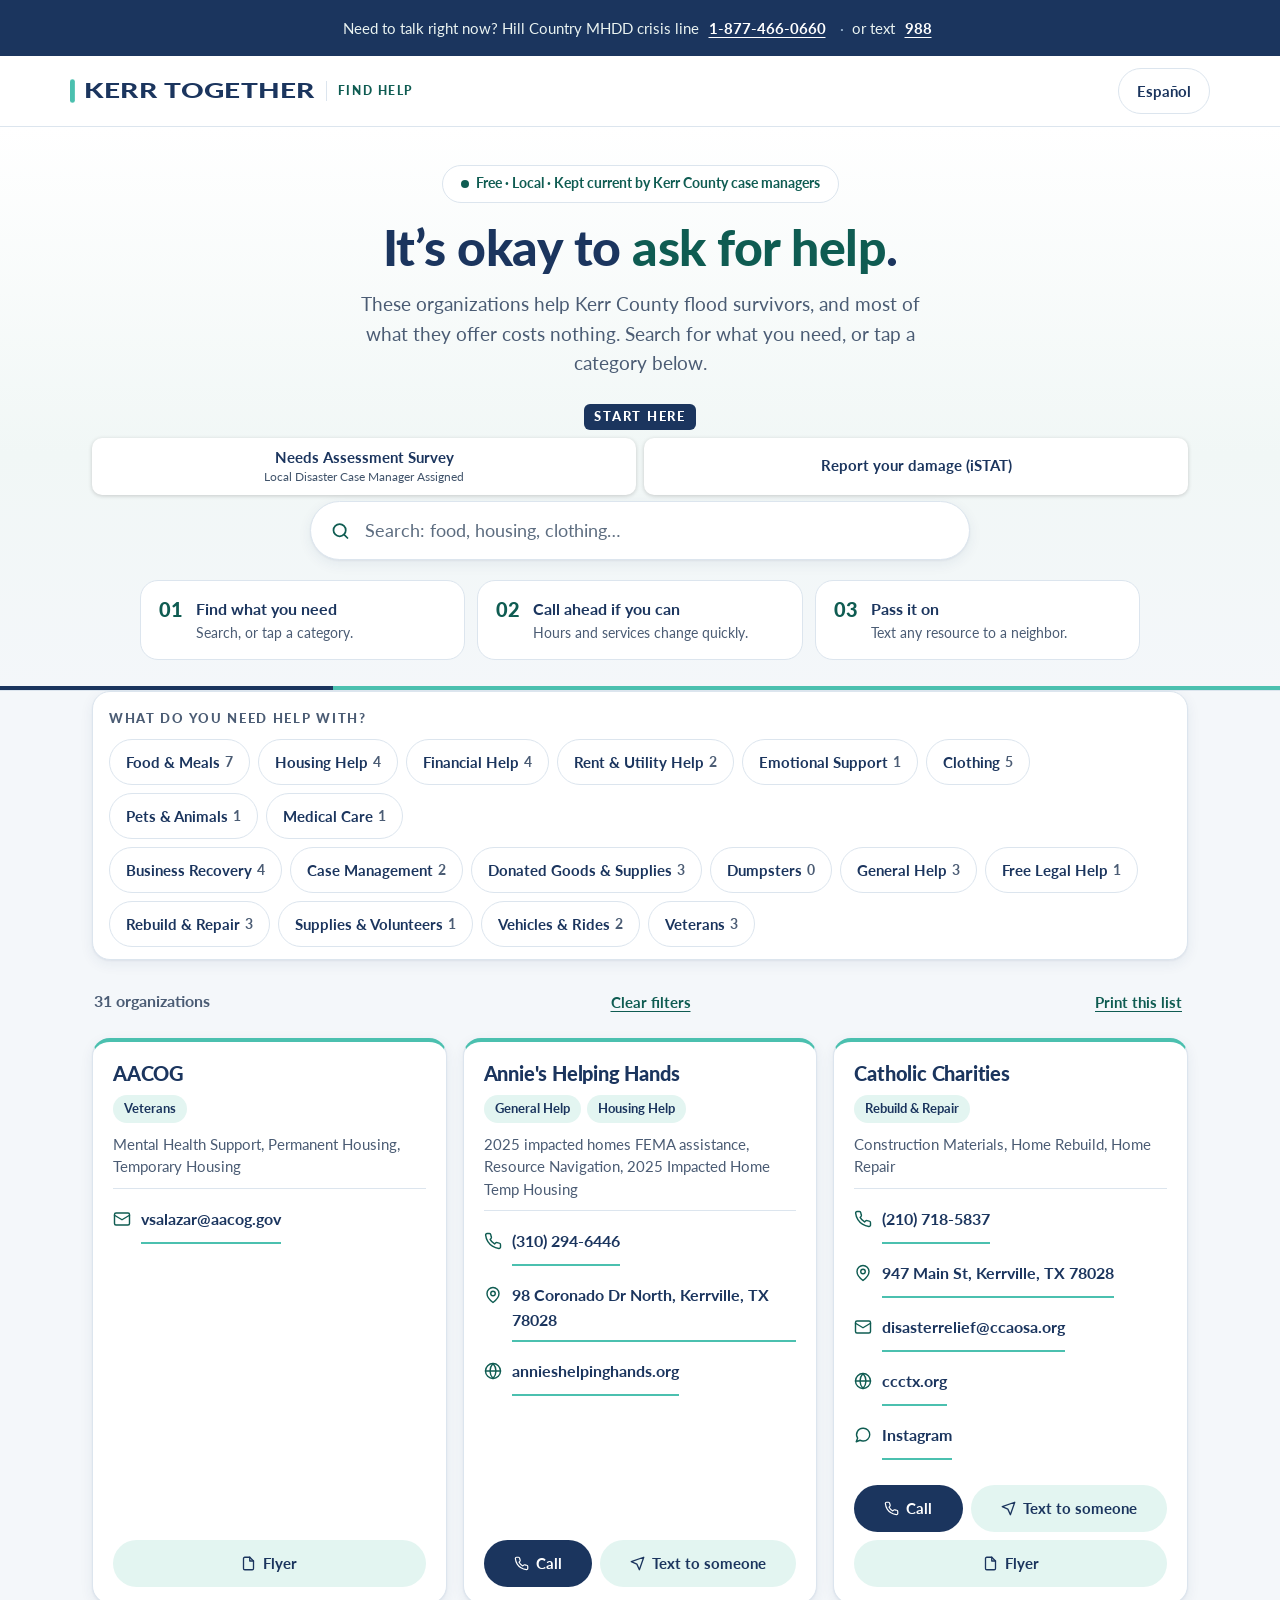
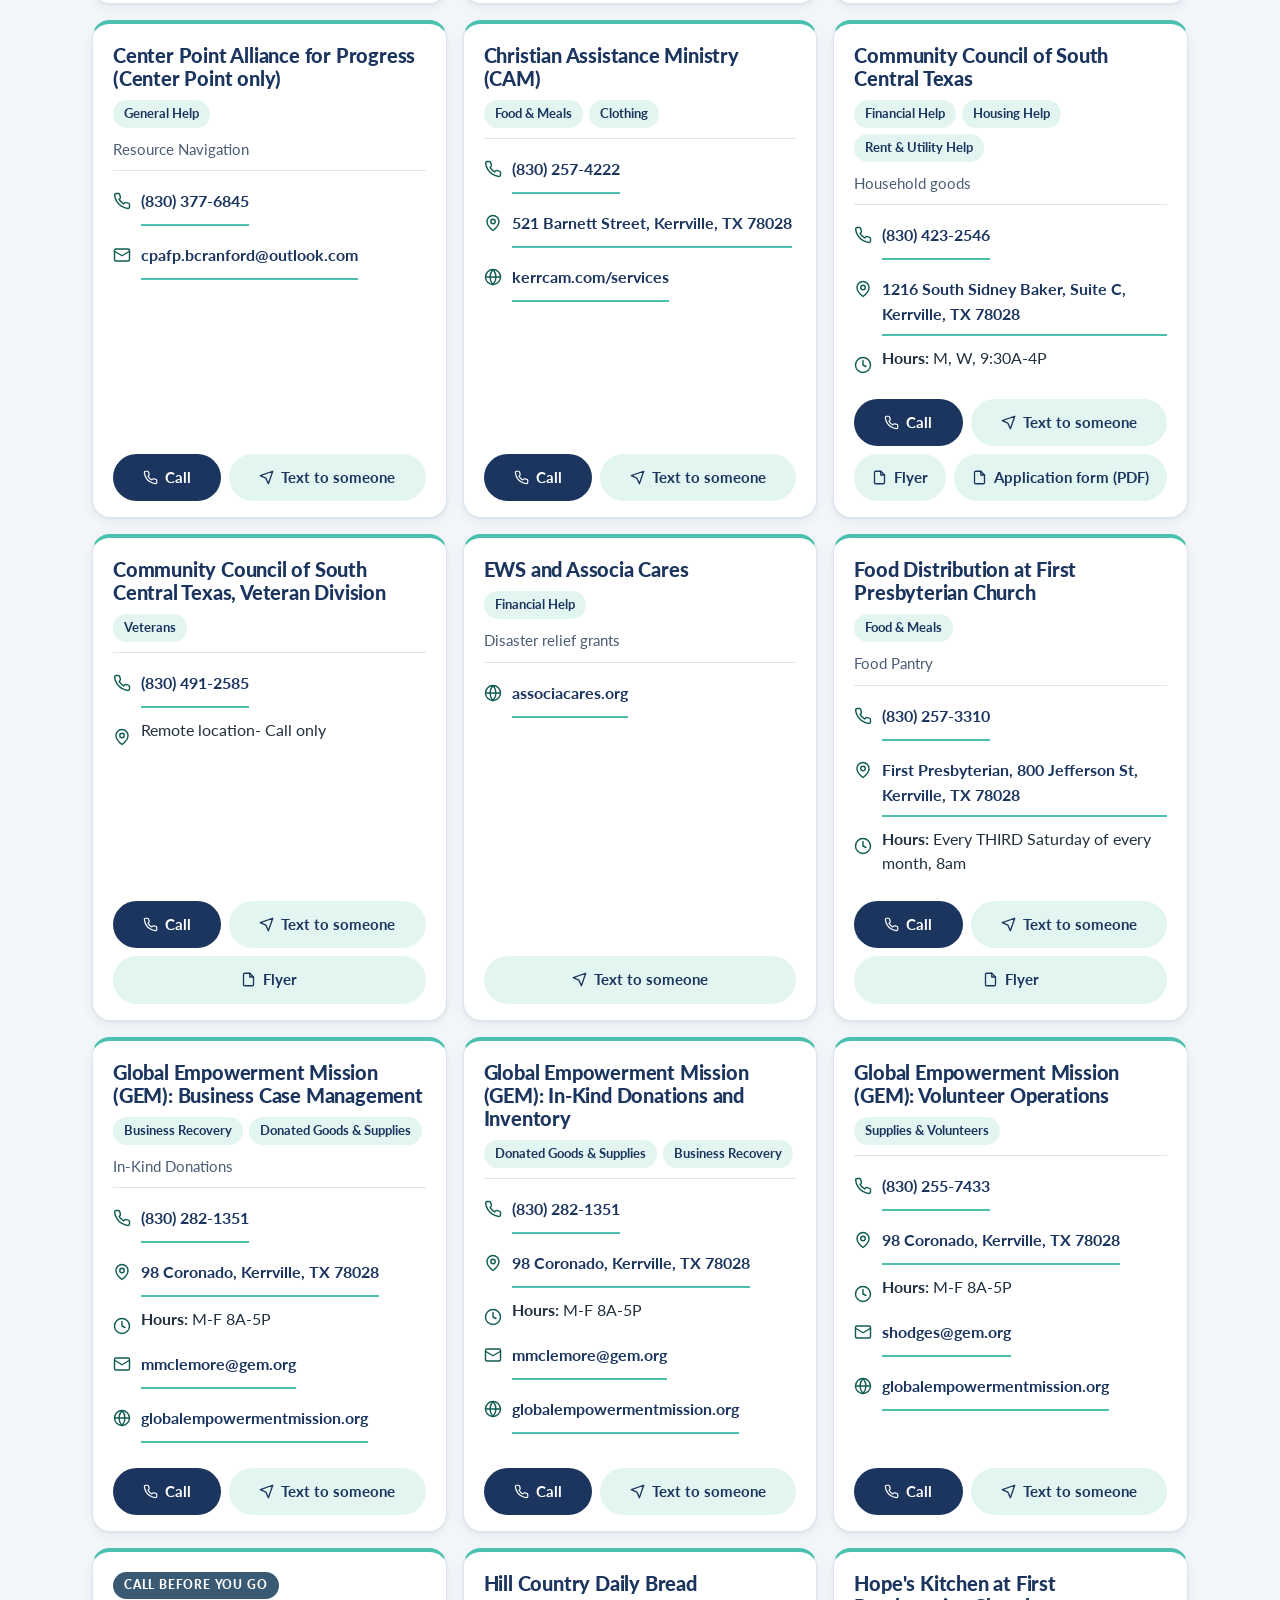
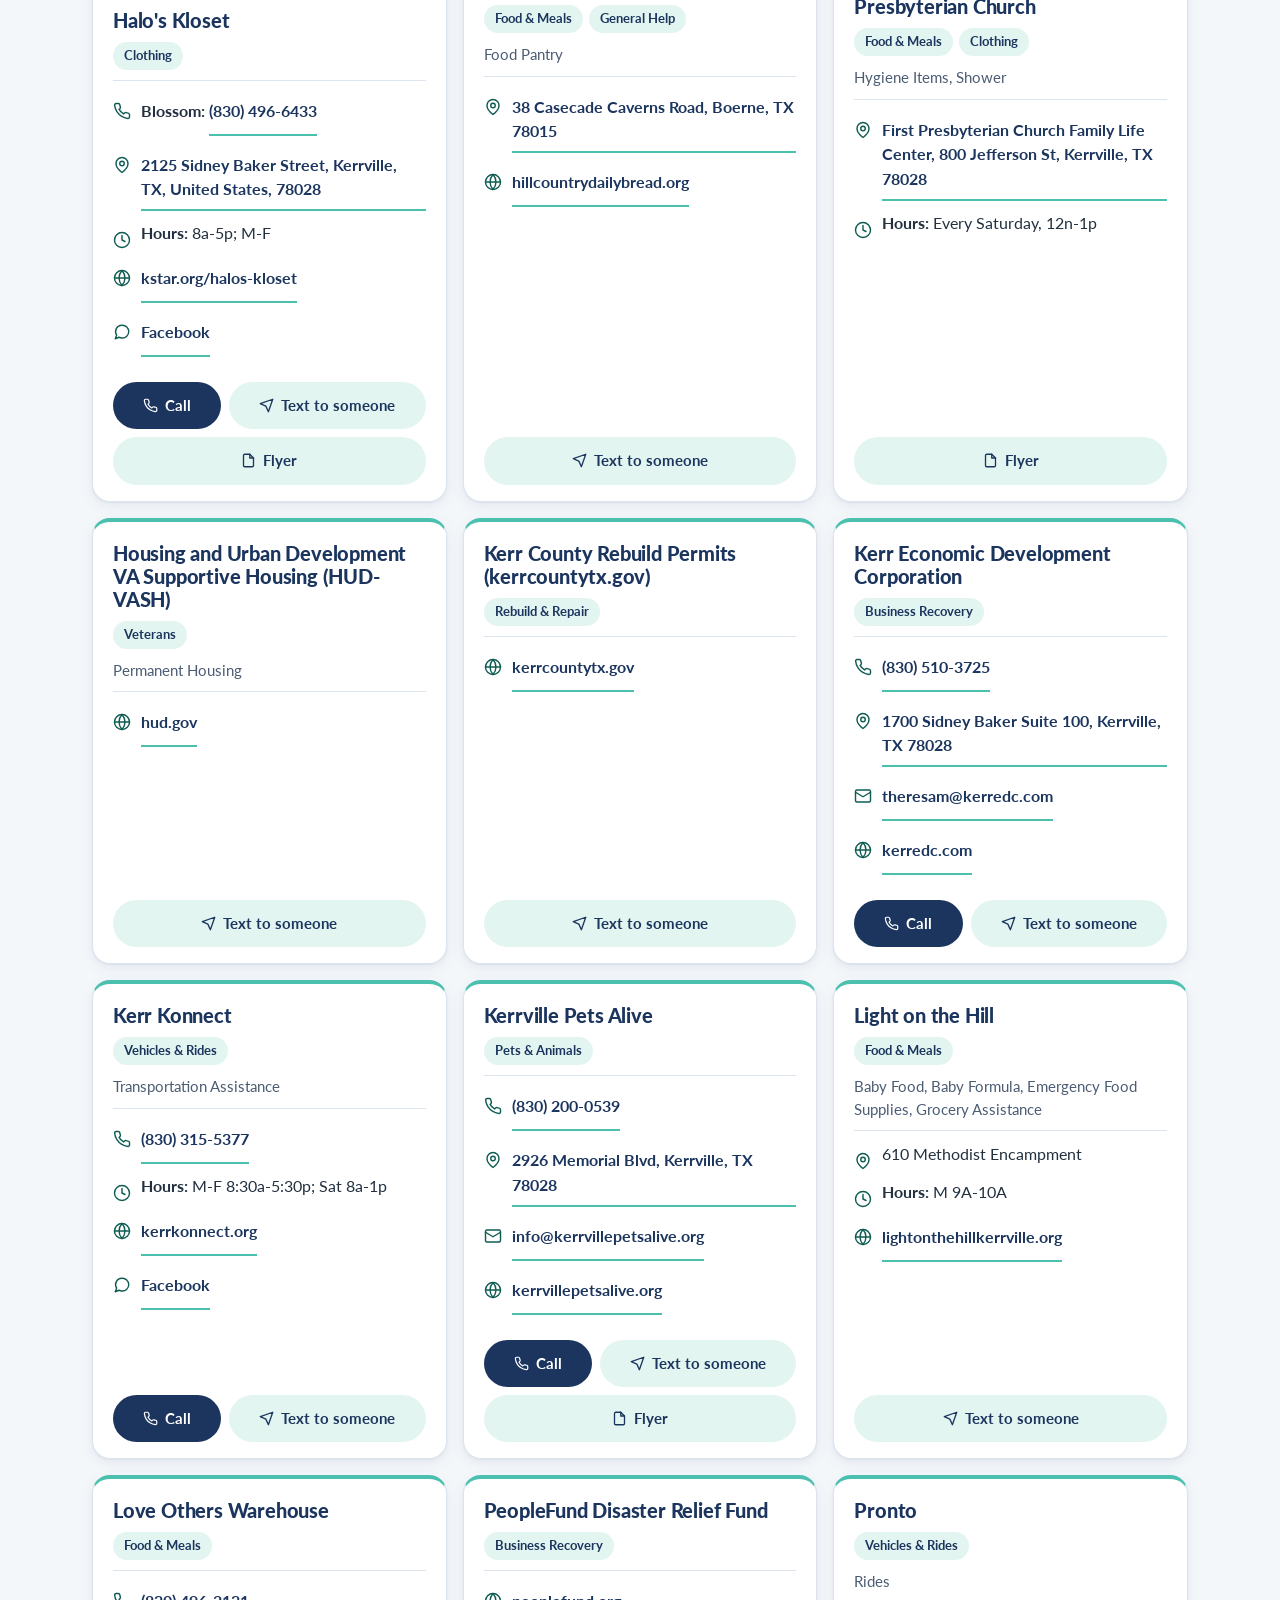
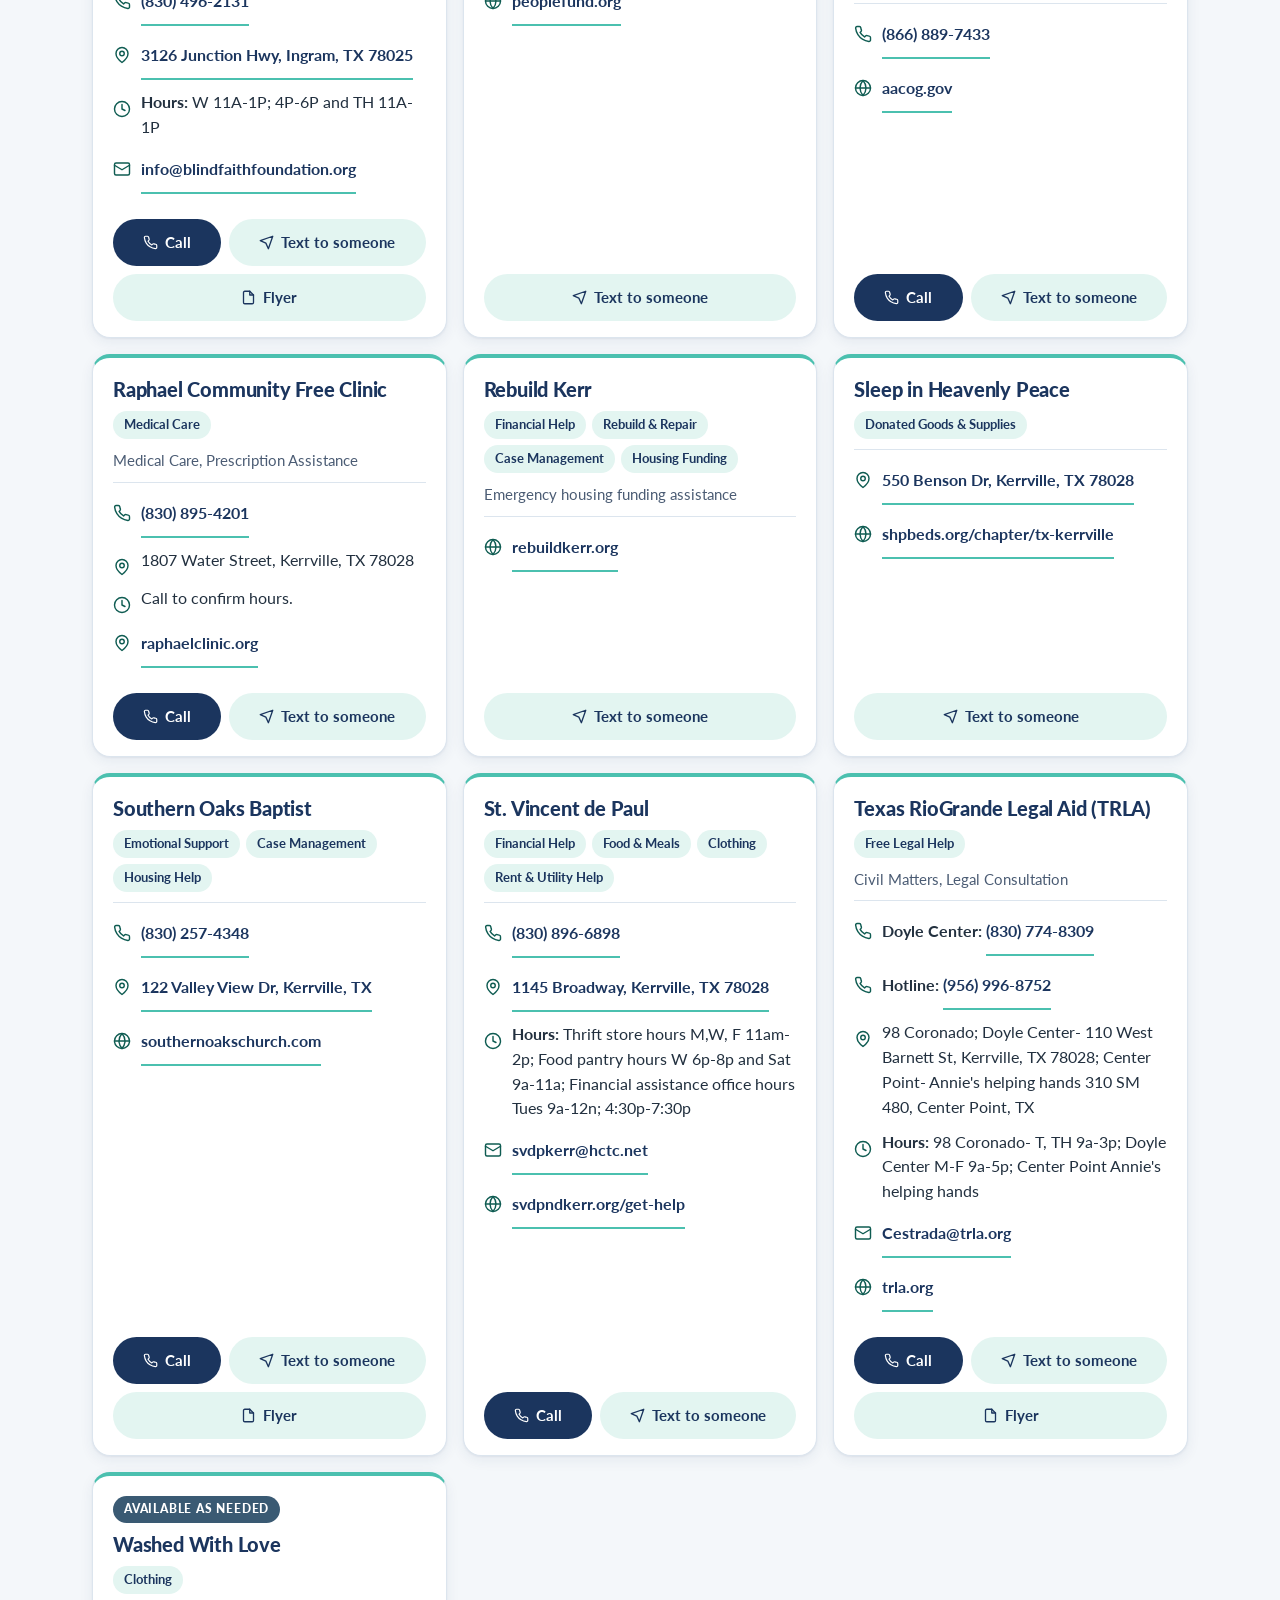
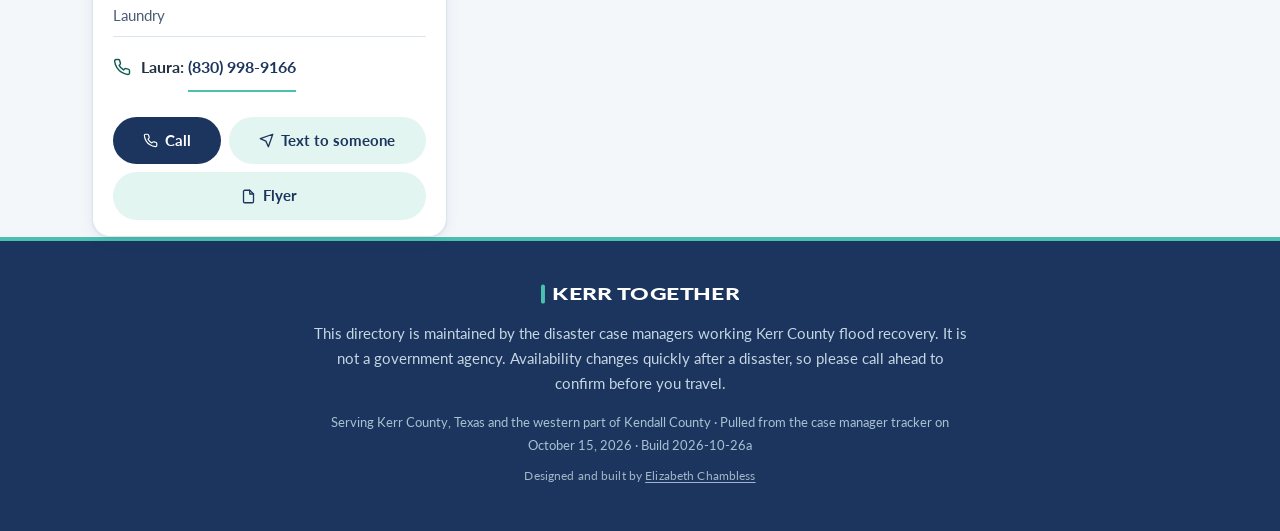
==== index.html @ 50b8d5df "Remove expired Doyle event flyer from resource guide Remove only the ended October23 Doyle launcher," ====
<!DOCTYPE html>
<html lang="en">
<head>
<meta charset="UTF-8">
<meta name="viewport" content="width=device-width, initial-scale=1.0">
<title>Kerr County Flood Resource Guide</title>
<meta name="description" content="Free, local flood recovery help in Kerr County and western Kendall County, Texas: food, a place to stay, home cleanup, financial help, legal help and more. Search by what you need.">
<meta property="og:title" content="Kerr County Flood Resource Guide">
<meta property="og:site_name" content="Flood Resource Guide">
<meta property="og:image" content="https://res.cloudinary.com/dgbybv4ho/image/upload/v1788393009/kerrkind/brand/share-card.png">
<meta property="og:image:width" content="1200">
<meta property="og:image:height" content="630">
<meta name="twitter:card" content="summary_large_image">
<meta property="og:description" content="Free, local flood recovery help, searchable by what you need.">
<meta property="og:type" content="website">
<meta name="theme-color" content="#1B355E">
<link rel="icon" href="data:image/svg+xml,%3Csvg xmlns='http://www.w3.org/2000/svg' viewBox='0 0 64 64'%3E%3Crect width='64' height='64' rx='12' fill='%231B355E'/%3E%3Crect x='12' y='14' width='8' height='36' rx='4' fill='%234BC0AF'/%3E%3Cpath d='M28 14h9v14l13-14h11L45 31l17 19H51L37 34v16h-9z' fill='%23FFFFFF'/%3E%3C/svg%3E">
<link rel="preconnect" href="https://fonts.googleapis.com">
<link rel="preconnect" href="https://fonts.gstatic.com" crossorigin>
<link href="https://fonts.googleapis.com/css2?family=Lato:wght@400;700;900&amp;display=swap" rel="stylesheet" media="print" onload="this.media='all'">
<script type="application/ld+json">{"@context": "https://schema.org", "@graph": [{"@type": "WebSite", "name": "Kerr County Flood Help Finder", "inLanguage": ["en", "es"], "description": "Free, local flood recovery help for Kerr County and western Kendall County, Texas."}, {"@type": "ItemList", "name": "Kerr County flood recovery resources", "numberOfItems": 31, "itemListElement": [{"@type": "ListItem", "position": 1, "item": {"@type": "Organization", "name": "AACOG", "email": "vsalazar@aacog.gov"}}, {"@type": "ListItem", "position": 2, "item": {"@type": "Organization", "name": "Annie's Helping Hands", "telephone": "(310) 294-6446", "address": "98 Coronado Dr North, Kerrville, TX 78028", "url": "http://annieshelpinghands.org/"}}, {"@type": "ListItem", "position": 3, "item": {"@type": "Organization", "name": "Catholic Charities", "telephone": "(210) 718-5837", "address": "947 Main St, Kerrville, TX 78028", "url": "https://ccctx.org/", "email": "disasterrelief@ccaosa.org"}}, {"@type": "ListItem", "position": 4, "item": {"@type": "Organization", "name": "Center Point Alliance for Progress (Center Point only)", "telephone": "(830) 377-6845", "email": "cpafp.bcranford@outlook.com"}}, {"@type": "ListItem", "position": 5, "item": {"@type": "Organization", "name": "Christian Assistance Ministry (CAM)", "telephone": "(830) 257-4222", "address": "521 Barnett Street, Kerrville, TX 78028", "url": "https://kerrcam.com/services"}}, {"@type": "ListItem", "position": 6, "item": {"@type": "Organization", "name": "Community Council of South Central Texas", "telephone": "(830) 423-2546", "address": "1216 South Sidney Baker, Suite C, Kerrville, TX 78028"}}, {"@type": "ListItem", "position": 7, "item": {"@type": "Organization", "name": "Community Council of South Central Texas, Veteran Division", "telephone": "(830) 491-2585"}}, {"@type": "ListItem", "position": 8, "item": {"@type": "Organization", "name": "EWS and Associa Cares", "url": "https://associacares.org/request-assistance"}}, {"@type": "ListItem", "position": 9, "item": {"@type": "Organization", "name": "Food Distribution at First Presbyterian Church", "telephone": "(830) 257-3310", "address": "First Presbyterian, 800 Jefferson St, Kerrville, TX 78028"}}, {"@type": "ListItem", "position": 10, "item": {"@type": "Organization", "name": "Global Empowerment Mission (GEM): Business Case Management", "telephone": "(830) 282-1351", "address": "98 Coronado, Kerrville, TX 78028", "url": "https://www.globalempowermentmission.org/mission/texas-flooding/", "email": "mmclemore@gem.org"}}, {"@type": "ListItem", "position": 11, "item": {"@type": "Organization", "name": "Global Empowerment Mission (GEM): In-Kind Donations and Inventory", "telephone": "(830) 282-1351", "address": "98 Coronado, Kerrville, TX 78028", "url": "https://www.globalempowermentmission.org/mission/texas-flooding/", "email": "mmclemore@gem.org"}}, {"@type": "ListItem", "position": 12, "item": {"@type": "Organization", "name": "Global Empowerment Mission (GEM): Volunteer Operations", "telephone": "(830) 255-7433", "address": "98 Coronado, Kerrville, TX 78028", "url": "https://www.globalempowermentmission.org/mission/texas-flooding/", "email": "shodges@gem.org"}}, {"@type": "ListItem", "position": 13, "item": {"@type": "Organization", "name": "Halo's Kloset", "telephone": "(830) 496-6433", "address": "2125 Sidney Baker Street, Kerrville, TX, United States, 78028", "url": "https://www.kstar.org/halos-kloset/"}}, {"@type": "ListItem", "position": 14, "item": {"@type": "Organization", "name": "Hill Country Daily Bread", "address": "38 Casecade Caverns Road, Boerne, TX 78015", "url": "http://hillcountrydailybread.org/"}}, {"@type": "ListItem", "position": 15, "item": {"@type": "Organization", "name": "Hope's Kitchen at First Presbyterian Church", "address": "First Presbyterian Church Family Life Center, 800 Jefferson St, Kerrville, TX 78028"}}, {"@type": "ListItem", "position": 16, "item": {"@type": "Organization", "name": "Housing and Urban Development VA Supportive Housing (HUD-VASH)", "url": "https://www.hud.gov/helping-americans/housing-choice-vouchers-homeless-veterans"}}, {"@type": "ListItem", "position": 17, "item": {"@type": "Organization", "name": "Kerr County Rebuild Permits (kerrcountytx.gov)", "url": "https://www.kerrcountytx.gov/kerr-county-all-departments/kerr-county-engineer/kerr-county-engineer-subpage-draft"}}, {"@type": "ListItem", "position": 18, "item": {"@type": "Organization", "name": "Kerr Economic Development Corporation", "telephone": "(830) 510-3725", "address": "1700 Sidney Baker Suite 100, Kerrville, TX 78028", "url": "http://www.kerredc.com/", "email": "theresam@kerredc.com"}}, {"@type": "ListItem", "position": 19, "item": {"@type": "Organization", "name": "Kerr Konnect", "telephone": "(830) 315-5377", "url": "https://kerrkonnect.org/"}}, {"@type": "ListItem", "position": 20, "item": {"@type": "Organization", "name": "Kerrville Pets Alive", "telephone": "(830) 200-0539", "address": "2926 Memorial Blvd, Kerrville, TX 78028", "url": "https://kerrvillepetsalive.org/", "email": "info@kerrvillepetsalive.org"}}, {"@type": "ListItem", "position": 21, "item": {"@type": "Organization", "name": "Light on the Hill", "url": "https://www.lightonthehillkerrville.org/food-relief.html"}}, {"@type": "ListItem", "position": 22, "item": {"@type": "Organization", "name": "Love Others Warehouse", "telephone": "(830) 496-2131", "address": "3126 Junction Hwy, Ingram, TX 78025", "email": "info@blindfaithfoundation.org"}}, {"@type": "ListItem", "position": 23, "item": {"@type": "Organization", "name": "PeopleFund Disaster Relief Fund", "url": "https://peoplefund.org/disaster-relief-loans-for-texas-small-businesses/"}}, {"@type": "ListItem", "position": 24, "item": {"@type": "Organization", "name": "Pronto", "telephone": "(866) 889-7433", "url": "https://aacog.gov/resident-services/transportation-services/"}}, {"@type": "ListItem", "position": 25, "item": {"@type": "Organization", "name": "Raphael Community Free Clinic", "telephone": "(830) 895-4201", "address": "1807 Water Street, Kerrville, TX 78028", "url": "https://raphaelclinic.org/"}}, {"@type": "ListItem", "position": 26, "item": {"@type": "Organization", "name": "Rebuild Kerr", "url": "https://rebuildkerr.org/"}}, {"@type": "ListItem", "position": 27, "item": {"@type": "Organization", "name": "Sleep in Heavenly Peace", "address": "550 Benson Dr, Kerrville, TX 78028", "url": "https://shpbeds.org/chapter/tx-kerrville/"}}, {"@type": "ListItem", "position": 28, "item": {"@type": "Organization", "name": "Southern Oaks Baptist", "telephone": "(830) 257-4348", "address": "122 Valley View Dr, Kerrville, TX", "url": "https://southernoakschurch.com/"}}, {"@type": "ListItem", "position": 29, "item": {"@type": "Organization", "name": "St. Vincent de Paul", "telephone": "(830) 896-6898", "address": "1145 Broadway, Kerrville, TX 78028", "url": "https://svdpndkerr.org/get-help", "email": "svdpkerr@hctc.net"}}, {"@type": "ListItem", "position": 30, "item": {"@type": "Organization", "name": "Texas RioGrande Legal Aid (TRLA)", "telephone": "(830) 774-8309", "url": "https://www.trla.org/", "email": "Cestrada@trla.org"}}, {"@type": "ListItem", "position": 31, "item": {"@type": "Organization", "name": "Washed With Love", "telephone": "(830) 998-9166"}}]}]}</script>
<style>
:root{
  --navy:#1B355E; --navy-2:#2B4770; --teal:#4BC0AF; --teal-ink:#0F5C52; --teal-soft:#E3F5F1;
  --ink:#22303F; --muted:#4B5C74; --paper:#FFFFFF; --wash:#F4F7FA; --line:#DCE5EE;
  --flag:#3A5A73; --amber:#8A5A00; --amber-soft:#FFF6E3;
  --r:18px; --r-sm:12px;
  --sh1:0 1px 2px rgba(27,53,94,.06),0 4px 14px rgba(27,53,94,.07);
  --sh2:0 2px 6px rgba(27,53,94,.08),0 16px 36px rgba(27,53,94,.13);
}
*{box-sizing:border-box;margin:0;padding:0}
html{scroll-behavior:smooth}
body{font-family:'Lato',-apple-system,BlinkMacSystemFont,'Segoe UI',Helvetica,Arial,sans-serif;
  background:var(--wash);color:var(--ink);line-height:1.6;font-size:17.5px;-webkit-font-smoothing:antialiased}
a{color:var(--navy)}
h1,h2,h3{font-weight:900;color:var(--navy);letter-spacing:-.01em;line-height:1.15}
.wrap{max-width:1140px;margin:0 auto;padding:0 22px}
:focus-visible{outline:3px solid var(--teal-ink);outline-offset:2px;border-radius:6px}
.vh{position:absolute;width:1px;height:1px;overflow:hidden;clip:rect(0 0 0 0);clip-path:inset(50%);white-space:nowrap}
.skip{position:absolute;width:1px;height:1px;overflow:hidden;clip:rect(0 0 0 0);clip-path:inset(50%);white-space:nowrap}
.skip:focus{position:absolute;width:auto;height:auto;overflow:visible;clip:auto;clip-path:none;
  left:0;top:0;background:var(--navy);color:#fff;padding:12px 20px;z-index:200;font-weight:700;border-radius:0 0 12px 0}
.crisis{background:var(--navy);color:#EAF3F1;text-align:center;padding:6px 18px;font-size:15px;line-height:1.45}
.crisis .wide{display:inline} .crisis .narrow{display:none}
.nb{white-space:nowrap}
.crisis a{color:#fff;font-weight:700;text-decoration:underline;text-underline-offset:3px;white-space:nowrap;
  display:inline-block;padding:11px 6px;min-height:44px;line-height:22px}
.crisis .sep{color:#9FBBD6;padding:0 4px}
.top{background:var(--paper);border-bottom:1px solid var(--line)}
.topin{display:flex;align-items:center;justify-content:space-between;gap:10px 12px;padding:12px 0;flex-wrap:wrap}
.lock{display:flex;align-items:center;gap:11px;flex:1 1 auto;min-width:0}
.lock svg{display:block;height:32px;width:auto;max-width:100%}
.lock .sub{font-size:12px;font-weight:900;letter-spacing:.13em;text-transform:uppercase;color:var(--teal-ink);
  border-left:1px solid var(--line);padding-left:11px}
.demochip{background:var(--amber);color:#fff;font-size:11px;font-weight:900;letter-spacing:.12em;
  text-transform:uppercase;border-radius:999px;padding:5px 12px;white-space:nowrap}
.lang{background:var(--paper);border:1.5px solid var(--line);border-radius:999px;padding:10px 18px;min-height:46px;
  font-weight:700;font-size:15px;cursor:pointer;color:var(--navy);font-family:inherit}
.lang:hover{border-color:var(--teal);background:var(--teal-soft)}
.hero{background:linear-gradient(180deg,#FFFFFF 0%,#F1F7F6 58%,var(--wash) 100%);
  border-bottom:1px solid var(--line);padding:38px 0 30px;text-align:center;position:relative;overflow:hidden}
.hero::after{content:"";position:absolute;left:0;right:0;bottom:0;height:4px;
  background:linear-gradient(90deg,var(--navy) 0 26%,var(--teal) 26% 100%)}
.eyebrow{display:inline-block;background:var(--paper);border:1px solid var(--line);
  border-radius:999px;padding:7px 18px;font-size:13.5px;font-weight:700;color:var(--teal-ink);margin-bottom:16px}
.eyebrow i{width:8px;height:8px;border-radius:50%;background:var(--teal-ink);display:inline-block;margin-right:7px}
h1{font-size:clamp(31px,4.6vw,50px);max-width:21ch;margin:0 auto 14px;text-wrap:balance}
h1 em{font-style:normal;color:var(--teal-ink)}
.lede{color:var(--muted);max-width:58ch;margin:0 auto 22px;font-size:18.5px;text-wrap:pretty}
.searchwrap{max-width:660px;margin:0 auto 14px;position:relative}
#q{width:100%;padding:18px 24px 18px 54px;font-size:17.5px;font-family:inherit;color:var(--ink);
  border:1.5px solid var(--line);border-radius:999px;background:#fff;box-shadow:var(--sh1)}
#q::placeholder{color:#5D6D80;opacity:1}
#q:focus-visible{border-color:var(--teal-ink);outline:3px solid var(--teal-ink);outline-offset:1px}
.searchwrap .mag{position:absolute;left:20px;top:50%;transform:translateY(-50%);width:21px;height:21px;color:var(--teal-ink);pointer-events:none}
.nojs{max-width:660px;margin:14px auto 0;background:var(--amber-soft);border:1px solid #E8D7AE;color:var(--amber);
  border-radius:var(--r-sm);padding:12px 18px;font-size:14.5px}
.steps{display:grid;gap:12px;grid-template-columns:1fr;max-width:1000px;margin:20px auto 0;text-align:left}
@media(min-width:760px){.steps{grid-template-columns:repeat(3,1fr)}}
.step{background:var(--paper);border:1px solid var(--line);border-radius:var(--r);padding:16px 18px;display:flex;gap:13px}
.step .n{font-weight:900;font-size:20px;color:var(--teal-ink);line-height:1.2;font-variant-numeric:tabular-nums}
.step b{display:block;font-size:15.5px;color:var(--navy)}
.step .d{display:block;font-size:14px;color:var(--muted);line-height:1.5}
main{padding:26px 0 56px}
.filters{background:var(--paper);border:1px solid var(--line);border-radius:var(--r);padding:16px 16px 12px;box-shadow:var(--sh1)}
.flabel{font-size:13px;font-weight:900;letter-spacing:.13em;text-transform:uppercase;color:var(--muted);margin-bottom:10px}
.pills{display:flex;flex-wrap:wrap;gap:8px}
.pill{border:1.5px solid var(--line);background:var(--paper);color:var(--navy);border-radius:999px;
  padding:10px 16px;min-height:46px;display:inline-flex;align-items:center;font-size:15px;font-weight:700;
  cursor:pointer;font-family:inherit;transition:.15s}
.pill:hover{border-color:var(--teal);background:var(--teal-soft)}
.pill[aria-pressed="true"]{background:var(--navy);border-color:var(--navy);color:#fff}
.pill small{font-weight:700;color:var(--muted);margin-left:5px;font-size:13.5px}
.pill[aria-pressed="true"] small{color:#C7D7E4}
#pills2{margin-top:8px}
.meta{display:flex;justify-content:space-between;align-items:center;gap:10px;flex-wrap:wrap;margin:20px 2px 14px}
#count{font-weight:700;color:var(--muted);font-size:15.5px}
.printbtn{background:none;border:none;color:var(--teal-ink);font-weight:700;font-size:15px;cursor:pointer;min-height:44px;padding:0 4px;font-family:inherit;text-decoration:underline;text-underline-offset:3px}
.clear{background:none;border:none;color:var(--teal-ink);font-weight:700;font-size:15px;cursor:pointer;
  min-height:44px;padding:0 4px;font-family:inherit;text-decoration:underline;text-underline-offset:3px}
.grid{display:grid;gap:16px;grid-template-columns:1fr}
@media(min-width:700px){.grid{grid-template-columns:repeat(2,1fr)}}
@media(min-width:1040px){.grid{grid-template-columns:repeat(3,1fr)}}
.card{background:var(--paper);border:1px solid var(--line);border-top:4px solid var(--teal);
  border-radius:var(--r);padding:20px 20px 16px;box-shadow:var(--sh1);display:flex;flex-direction:column;gap:10px}
.card.hide{display:none}
.flags{display:flex;flex-wrap:wrap;gap:6px}
.flag{font-size:11.5px;font-weight:900;letter-spacing:.07em;text-transform:uppercase;color:#fff;
  background:var(--flag);border-radius:999px;padding:4px 11px;display:inline-block}
.card h3{font-size:20px}
.tags{display:flex;flex-wrap:wrap;gap:6px}
.tag{background:var(--teal-soft);color:var(--navy);border-radius:999px;padding:4px 11px;font-size:12.5px;font-weight:700}
.svc{color:var(--muted);font-size:15px;line-height:1.5}
.contact{list-style:none;display:flex;flex-direction:column;border-top:1px solid var(--line);padding-top:6px;font-size:15.5px}
.contact li{display:flex;gap:10px;align-items:flex-start;overflow-wrap:anywhere;padding:5px 0}
.contact a{color:var(--navy);font-weight:700;text-decoration:none;border-bottom:2px solid var(--teal);
  display:inline-block;padding:7px 0;min-height:44px}
.contact a:hover{color:var(--teal-ink)}
.contact li.route{color:var(--muted);font-size:14.5px;line-height:1.5}
.ic{flex:0 0 18px;width:18px;height:18px;margin-top:10px;color:var(--teal-ink)}
.ica{width:15px;height:15px;flex:none}
.acts{display:flex;flex-wrap:wrap;gap:8px;padding-top:10px;margin-top:auto}
.act{flex:1 1 auto;white-space:nowrap;display:inline-flex;align-items:center;justify-content:center;gap:7px;min-height:46px;
  border-radius:999px;padding:11px 16px;font-size:14.5px;font-weight:700;text-decoration:none;
  background:var(--teal-soft);color:var(--navy);border:1.5px solid transparent;transition:.15s}
.act:hover{border-color:var(--teal)}
.act.primary{background:var(--navy);color:#fff}
.act.primary:hover{background:var(--navy-2)}
.act.ghost{background:var(--paper);border-color:var(--line);color:var(--teal-ink)}
.helper{background:var(--navy);color:#E9F2F0;border-radius:var(--r);padding:26px 24px;margin:26px 0 48px;
  display:grid;gap:16px;align-items:center;box-shadow:var(--sh1)}
@media(min-width:820px){.helper{grid-template-columns:1.3fr 1fr}}
.helper h2{color:#fff;font-size:24px;margin-bottom:8px}
.helper p{font-size:16px;line-height:1.65;color:#CFE0DC}
.helper .box{background:rgba(255,255,255,.08);border:1px solid rgba(255,255,255,.18);border-radius:var(--r-sm);padding:16px 18px}
.helper .box b{display:block;color:#fff;font-size:15px}
.helper .box a{color:#fff;font-weight:900;font-size:22px;text-decoration:none;border-bottom:3px solid var(--teal);
  display:inline-block;margin:4px 0;padding:6px 0;min-height:44px}
.helper .box span{display:block;color:#C5DAD5;font-size:14px;margin-top:6px}
.none{display:none;text-align:center;padding:54px 20px;background:var(--paper);border:1px dashed var(--line);border-radius:var(--r)}
.none b{display:block;color:var(--navy);font-size:21px;margin-bottom:6px}
.none p{color:var(--muted)}
footer{background:var(--navy);color:#C6D6E2;padding:40px 0 44px;font-size:14.5px;line-height:1.75;
  border-top:4px solid var(--teal)}
footer .fin{text-align:center;max-width:78ch;margin:0 auto}
footer svg{height:26px;width:auto;margin:0 auto 14px;display:block}
footer .demo{display:inline-block;background:var(--teal);color:var(--navy);font-weight:900;font-size:12px;
  letter-spacing:.12em;text-transform:uppercase;border-radius:999px;padding:5px 14px;margin-bottom:14px}
footer a{color:#fff}
footer .upd{margin-top:14px;font-size:13px;color:#A9C0D2}
.credit a{color:inherit;text-decoration:underline;text-underline-offset:2px}
.credit{margin-top:.55rem;font-size:.78rem;opacity:.8;letter-spacing:.01em}
@media print{.credit{opacity:1;font-size:.7rem}}
.printonly{display:none}
@media (prefers-reduced-motion: reduce){*{animation:none!important;transition:none!important;scroll-behavior:auto!important}}
@media(max-width:440px){ .act{white-space:normal;text-align:center;line-height:1.25} }
@media(max-width:600px){ .crisis .wide{display:none} .crisis .narrow{display:inline} .crisis .sep{display:none} .crisis{font-size:14.5px} }
@media(max-width:600px){
  .step{padding:12px 15px;align-items:center}
  .step .d{display:none}
  .steps{gap:8px} .lede{font-size:17px}
  .lock svg{height:28px} .lock .sub{font-size:11px;padding-left:9px}
  .card{padding:18px 17px 14px} .act{flex:1 1 100%}
}
@media(max-width:700px){ .demochip{order:3;flex:1 0 100%;text-align:center} }
@media(max-width:400px){ .lock .sub{display:none} }
@media print{
  body{background:#fff;font-size:11.5px;color:#000}
  .crisis,.lang,.searchwrap,.nojs,.steps,.filters,.clear,.printbtn,.acts,.hero::after,.demochip{display:none!important}
  .printonly{display:block;border:1.5px solid #1B355E;border-radius:6px;padding:7px 10px;margin:0 0 10px;
    font-size:11px;color:#1B355E;font-weight:700}
  .hero{padding:0 0 10px;background:#fff;border:none;text-align:left}
  h1{font-size:22px;max-width:none;margin:0 0 6px} .lede{font-size:12px;margin:0;max-width:none;text-align:left}
  .eyebrow{display:none} .top{border-bottom:2px solid #1B355E} .lock svg{height:26px}
  .grid{display:grid;grid-template-columns:1fr 1fr;gap:7px;align-items:start}
  .card{break-inside:avoid;page-break-inside:avoid;box-shadow:none;border:1px solid #B9C6D4;
    border-top:3px solid #1B355E;border-radius:6px;margin:0;padding:9px 11px;gap:5px}
  .card h3{font-size:14px} .contact{padding-top:6px;font-size:11px} .svc{font-size:11px}
  .contact a{padding:0;min-height:0;border-bottom:none;text-decoration:underline}
  .contact li{padding:2px 0} .tag{font-size:9.5px;padding:2px 8px}
  .ic{flex:0 0 13px;width:13px;height:13px;margin-top:1px}
  .flag{color:#000;background:#fff;border:1px solid #000;font-size:9px}
  .helper{background:#fff;color:#000;border:2px solid #1B355E;page-break-inside:avoid}
  .helper h2,.helper .box b,.helper .box a{color:#000} .helper p,.helper .box span{color:#333}
  .helper .box{background:#fff;border:1px solid #999} .helper .box a{border-bottom:none;padding:0;min-height:0}
  footer{background:#fff;color:#333;border-top:2px solid #1B355E;padding:14px 0}
  footer a{color:#000} footer .upd{color:#333} footer .demo{background:#fff;color:#000;border:1px solid #000}
  footer svg .wm{fill:#1B355E!important} footer svg .kl{fill:#4BC0AF!important}
  .card.hide{display:none!important}
}

.start{margin:18px 0 6px}
.startlabel{display:inline-block;font-size:12.5px;font-weight:900;letter-spacing:.14em;text-transform:uppercase;color:#FFFFFF;background:#1B355E;border-radius:6px;padding:3px 10px;margin:0 0 8px}
.startgrid{display:grid;grid-template-columns:repeat(auto-fit,minmax(150px,1fr));gap:8px}
.startbtn{display:flex;flex-direction:column;justify-content:center;min-height:48px;padding:9px 12px;
 background:#fff;color:var(--navy);border-radius:10px;text-decoration:none;font-weight:700;font-size:14.5px;line-height:1.25;
 border:2px solid rgba(255,255,255,.0);box-shadow:0 1px 4px rgba(0,0,0,.18)}
.startbtn:hover{background:#EAF6F3}
.startbtn:focus-visible{outline:3px solid var(--teal);outline-offset:2px}
.startbtn .sub2{display:block;font-weight:400;font-size:12px;color:#41546B;margin-top:2px}
@media(max-width:420px){.startgrid{grid-template-columns:1fr 1fr;gap:6px}.startbtn{font-size:13px;min-height:44px;padding:7px 9px}.hero .eyebrow{display:none}.hero h1{font-size:26px;margin:6px 0 6px}.hero .lede{font-size:14px;margin:0 0 10px;line-height:1.45}.hero{padding-top:14px}.start{margin:10px 0 4px}.startlabel{margin:0 0 6px}}
@media print{.start{display:none!important}}

.popups{margin:18px auto 6px;max-width:1000px;text-align:left}
.popuphead{display:flex;align-items:baseline;gap:10px;flex-wrap:wrap;margin:0 0 8px}
.popuplabel{display:inline-block;font-size:12.5px;font-weight:900;letter-spacing:.14em;text-transform:uppercase;color:#fff;background:var(--teal-ink);border-radius:6px;padding:3px 10px}
.popupsub{font-size:14px;color:var(--muted)}
.popupgrid{display:grid;gap:10px;grid-template-columns:1fr}
@media(min-width:640px){.popupgrid{grid-template-columns:repeat(2,1fr)}}
.popupcard{background:var(--paper);border:1px solid var(--line);border-radius:var(--r);box-shadow:var(--sh1);overflow:hidden;display:flex;text-decoration:none;color:var(--ink);min-height:104px}
.popupcard:hover{box-shadow:var(--sh2)}
.popupcard:focus-visible{outline:3px solid var(--teal-ink);outline-offset:2px}
.popupthumb{flex:0 0 96px;position:relative;background:#EDF2F7}
.popupthumb img{position:absolute;inset:0;width:100%;height:100%;object-fit:cover;object-position:top}
.popupmeta{padding:11px 14px 12px;display:flex;flex-direction:column;justify-content:center}
.popupmeta b{display:block;font-size:15.5px;color:var(--navy);line-height:1.3}
.popupmeta span{display:block;font-size:13px;color:var(--muted);margin-top:3px;line-height:1.45}
.popupmeta .popuptap{font-size:12px;color:var(--teal-ink);font-weight:700;margin-top:5px}
.popupmeta .nb{display:inline;white-space:nowrap}
@media print{.popupthumb{display:none!important}}
/* Approved disaster property-tax deadline notice */
#disaster-tax-notice[hidden],#tax-reopen-wrap[hidden]{display:none!important}
.tax-controls{display:flex;justify-content:flex-end;margin:0 0 8px}
.tax-controls button,#tax-reopen{font:inherit;font-weight:700;min-height:44px;padding:10px 14px;color:#1b355e;background:#fff;border:1px solid #92600e;border-radius:6px;cursor:pointer;white-space:normal;overflow-wrap:anywhere}
.tax-controls button:focus-visible,#tax-reopen:focus-visible,.tax-notice summary:focus-visible{outline:3px solid #126b60;outline-offset:3px}
#tax-reopen-wrap{margin:16px auto}#tax-reopen{max-width:100%;text-align:left}
.tax-notice summary{cursor:pointer;font-weight:700;min-height:44px;padding:12px 0}
.tax-notice address{font-style:normal;line-height:1.6}
@media print{.tax-controls,#tax-reopen-wrap{display:none!important}}

.tax-notice{margin:20px auto;padding:22px 24px;background:#fff8e8;border:2px solid #92600e;border-radius:12px;color:#1b355e;text-align:left}
.tax-notice h2{font-size:clamp(21px,3vw,28px);line-height:1.25;margin:0 0 12px;color:#1b355e}
.tax-notice p{font-size:16px;line-height:1.6;margin:10px 0;max-width:78ch}
.tax-actions{display:flex;flex-wrap:wrap;gap:12px;align-items:center;margin-top:16px}
.tax-actions a{display:inline-flex;align-items:center;min-height:44px;padding:10px 14px;font-weight:700;color:#1b355e;text-decoration:underline;border-radius:6px}
.tax-actions .tax-primary{background:#1b355e;color:#fff;text-decoration:none}
.tax-notice a:focus-visible{outline:3px solid #126b60;outline-offset:3px}
@media(max-width:480px){.tax-notice{padding:18px 16px}.tax-actions{align-items:stretch;flex-direction:column}.tax-actions a{justify-content:center}}


</style>
</head>
<body>
<a class="skip" href="#results"><span class="i18n" data-en="Skip to the resource list" data-es="Ir a la lista de recursos">Skip to the resource list</span></a>

<div class="crisis" id="crisisBar" role="region" aria-label="Crisis support" data-aria-en="Crisis support" data-aria-es="Apoyo en crisis">
  <span class="i18n" data-en="Need to talk right now?" data-es="¿Necesita hablar ahora?">Need to talk right now?</span>
  <span class="wide"><span class="i18n" data-en="Hill Country MHDD crisis line" data-es="Línea de crisis de Hill Country MHDD">Hill Country MHDD crisis line</span></span><span class="narrow"><span class="i18n" data-en="Crisis line" data-es="Línea de crisis">Crisis line</span></span>
  <a href="tel:+18774660660">1-877-466-0660</a>
  <span class="sep" aria-hidden="true">·</span> <span class="i18n" data-en="or text" data-es="o envíe un texto al">or text</span> <a href="sms:988">988</a>
</div>

<header class="top">
  <div class="wrap topin">
    <span class="lock"><!-- PLACEHOLDER WORDMARK: replace this whole <svg> element with the real logo file from https://kerrtogether.com/wp-content/uploads/2025/11/kerr-together-logo.svg --><svg viewBox="0 0 352 46" role="img" aria-label="Kerr Together" xmlns="http://www.w3.org/2000/svg"><rect class="kl" x="0" y="6" width="7" height="34" rx="3.5" fill="#4BC0AF"/><text class="wm" x="20" y="33" textLength="332" lengthAdjust="spacingAndGlyphs" font-family="Lato,'Helvetica Neue',Arial,sans-serif" font-size="30" font-weight="900" fill="#1B355E">KERR TOGETHER</text></svg><span class="sub"><span class="i18n" data-en="Find Help" data-es="Buscar ayuda">Find Help</span></span></span>
    <button class="lang" id="langBtn" type="button" lang="es">Español</button>
  </div>
</header>

<section class="tax-notice wrap" id="disaster-tax-notice" aria-labelledby="tax-notice-title" hidden>
<div class="tax-controls"><button type="button" id="tax-dismiss"><span class="i18n" data-en="Dismiss notice" data-es="Ocultar aviso">Dismiss notice</span></button></div>
<h2 id="tax-notice-title" tabindex="-1"><span class="i18n" data-en="Disaster property-tax exemption: apply by October 30" data-es="Exención del impuesto sobre la propiedad por desastre: solicítela a más tardar el 30 de octubre">Disaster property-tax exemption: apply by October 30</span></h2>
<p><strong><span class="i18n" data-en="Deadline: October 30, 2026" data-es="Fecha límite: 30 de octubre de 2026">Deadline: October 30, 2026</span></strong></p>
<p><span class="i18n" data-en="Was your Kerr County property physically damaged by disaster? Qualifying property with at least 15% physical damage may be eligible for a temporary property-tax exemption. Complete and sign Form 50-312, include photos and supporting documentation, and submit to Kerr Central Appraisal District by October 30, 2026. Kerr CAD determines eligibility." data-es="¿Su propiedad en el condado de Kerr sufrió daños físicos por un desastre? Las propiedades que reúnen los requisitos y tienen al menos un 15% de daños físicos pueden ser elegibles para una exención temporal del impuesto sobre la propiedad. Complete y firme el Formulario 50-312, incluya fotos y documentación de respaldo y preséntelo al Distrito Central de Tasación de Kerr a más tardar el 30 de octubre de 2026. Kerr CAD determina la elegibilidad.">Was your Kerr County property physically damaged by disaster? Qualifying property with at least 15% physical damage may be eligible for a temporary property-tax exemption. Complete and sign Form 50-312, include photos and supporting documentation, and submit to Kerr Central Appraisal District by October 30, 2026. Kerr CAD determines eligibility.</span></p>
<div class="tax-actions">
<a class="tax-primary" href="forms/50-312/" data-href-en="forms/50-312/" data-href-es="forms/50-312/es.html"><span class="i18n" data-en="Get Form 50-312" data-es="Obtener el Formulario 50-312">Get Form 50-312</span></a>
<a href="https://kerrcad.org/"><span class="i18n" data-en="Official details from Kerr CAD" data-es="Detalles oficiales de Kerr CAD">Official details from Kerr CAD</span></a>
<a href="tel:+18308955223"><span class="i18n" data-en="Help: (830) 895-5223" data-es="Ayuda: (830) 895-5223">Help: (830) 895-5223</span></a>
</div>

<details id="tax-filing-details"><summary><span class="i18n" data-en="Eligibility and where to submit" data-es="Requisitos y dónde presentar la solicitud">Eligibility and where to submit</span></summary>
<p><span class="i18n" data-en="Eligible property must be in a governor-declared disaster area and have at least 15% physical damage. Eligible categories are improvements to real property, manufactured homes used as dwellings and tangible personal property used to produce income." data-es="La propiedad debe estar en una zona declarada de desastre por el gobernador y tener al menos un 15% de daños físicos. Las categorías elegibles son mejoras a bienes inmuebles, viviendas prefabricadas utilizadas como residencia y bienes muebles tangibles utilizados para producir ingresos.">Eligible property must be in a governor-declared disaster area and have at least 15% physical damage. Eligible categories are improvements to real property, manufactured homes used as dwellings and tangible personal property used to produce income.</span></p>
<p><span class="i18n" data-en="Send the completed application, photos and the supporting information requested in the form to:" data-es="Envíe la solicitud completa, fotos y la información de respaldo solicitada en el formulario a:">Send the completed application, photos and the supporting information requested in the form to:</span></p>
<address>Kerr Central Appraisal District<br>P.O. Box 294387<br>Kerrville, TX 78029-4387</address>
<p><span class="i18n" data-en="Paper forms are available at 212 Oak Hollow Drive, Kerrville, TX 78028. Ask Kerr CAD about accepted delivery methods and deadline receipt requirements." data-es="Hay formularios impresos disponibles en 212 Oak Hollow Drive, Kerrville, TX 78028. Consulte a Kerr CAD sobre los métodos de entrega aceptados y los requisitos de recepción antes de la fecha límite.">Paper forms are available at 212 Oak Hollow Drive, Kerrville, TX 78028. Ask Kerr CAD about accepted delivery methods and deadline receipt requirements.</span></p>
</details>
</section>
<div class="wrap" id="tax-reopen-wrap" hidden><button type="button" id="tax-reopen" aria-controls="disaster-tax-notice"><span class="i18n" data-en="Show property-tax notice · Deadline October 30" data-es="Mostrar aviso del impuesto sobre la propiedad · Fecha límite: 30 de octubre">Show property-tax notice · Deadline October 30</span></button></div>
<noscript><p class="wrap"><a href="https://kerrcad.org/">Property-tax exemption information and current filing deadlines / Información sobre exenciones y fechas límite actuales</a></p></noscript>
<script id="tax-notice-lifecycle">
(function(){
  // Retire at the start of Oct 31 in Kerr County (Central Daylight Time).
  // This controls display only; it does not establish an application filing time.
  var expiry=Date.parse('2026-10-31T00:00:00-05:00'),key='kerr-tax-notice-2026-dismissed';
  var notice=document.getElementById('disaster-tax-notice'),wrap=document.getElementById('tax-reopen-wrap'),show=document.getElementById('tax-reopen'),dismiss=document.getElementById('tax-dismiss'),dismissed=false,timer;
  try{dismissed=sessionStorage.getItem(key)==='1';}catch(e){}
  function refresh(){
    clearTimeout(timer);
    var expired=Date.now()>=expiry;
    notice.hidden=expired||dismissed;wrap.hidden=expired||!dismissed;
    if(!expired)timer=setTimeout(refresh,Math.min(expiry-Date.now(),3600000));
  }
  dismiss.addEventListener('click',function(){dismissed=true;try{sessionStorage.setItem(key,'1');}catch(e){}refresh();if(!wrap.hidden)show.focus();});
  show.addEventListener('click',function(){dismissed=false;try{sessionStorage.removeItem(key);}catch(e){}refresh();if(!notice.hidden)document.getElementById('tax-notice-title').focus();});
  window.addEventListener('pageshow',refresh);document.addEventListener('visibilitychange',refresh);refresh();
})();
</script>






<section class="hero">
  <div class="wrap">
    <span class="eyebrow"><i aria-hidden="true"></i><span class="i18n" data-en="Free · Local · Kept current by Kerr County case managers" data-es="Gratis · Local · Actualizado por manejadores de casos del condado de Kerr">Free · Local · Kept current by Kerr County case managers</span></span>
    <h1><span class="i18n" data-en="It’s okay to &lt;em&gt;ask for help&lt;/em&gt;." data-es="Está bien &lt;em&gt;pedir ayuda&lt;/em&gt;.">It’s okay to <em>ask for help</em>.</span></h1>
    <p class="lede"><span class="i18n" data-en="These organizations help Kerr County flood survivors, and most of what they offer costs nothing. Search for what you need, or tap a category below." data-es="Estas organizaciones ayudan a los sobrevivientes de la inundación del condado de Kerr, y la mayoría de lo que ofrecen no cuesta nada. Busque lo que necesita o elija una categoría.">These organizations help Kerr County flood survivors, and most of what they offer costs nothing. Search for what you need, or tap a category below.</span></p>
    <nav class="start" aria-label="Start here" data-aria-en="Start here" data-aria-es="Para empezar">
      <p class="startlabel"><span class="i18n" data-en="Start here" data-es="Para empezar">Start here</span></p>
      <div class="startgrid">
        <a class="startbtn" href="https://forms.connectivetx.org/376"><span class="i18n" data-en="Needs Assessment Survey" data-es="Encuesta de necesidades">Needs Assessment Survey</span><span class="sub2"><span class="i18n" data-en="Local Disaster Case Manager Assigned" data-es="Se le asigna un manejador de casos de desastre local">Local Disaster Case Manager Assigned</span></span></a>
        <a class="startbtn" href="https://damage.tdem.texas.gov"><span class="i18n" data-en="Report your damage (iSTAT)" data-es="Reporte sus daños (iSTAT)">Report your damage (iSTAT)</span></a>
      </div>
    </nav>
  
    <div class="searchwrap">
      <svg class="mag" viewBox="0 0 24 24" fill="none" stroke="currentColor" stroke-width="2" aria-hidden="true"><circle cx="11" cy="11" r="7"/><path d="m20 20-3.6-3.6" stroke-linecap="round"/></svg>
      <label class="skip" for="q"><span class="i18n" data-en="Search resources" data-es="Buscar recursos">Search resources</span></label>
      <input id="q" type="search" autocomplete="off" placeholder="Search: food, housing, clothing…"
        data-ph-en="Search: food, housing, clothing…" data-ph-es="Buscar: comida, vivienda, ropa…"
        aria-label="Search resources" data-aria-en="Search resources" data-aria-es="Buscar recursos">
    </div>
    <noscript><div class="nojs"><span class="i18n" data-en="Search, filters and the Español button need JavaScript. Every organization is still listed in full below, in English." data-es="La búsqueda, los filtros y el botón Español necesitan JavaScript. Todas las organizaciones aparecen completas abajo, en inglés.">Search, filters and the Español button need JavaScript. Every organization is still listed in full below, in English.</span></div></noscript>
    <div class="steps">
      <div class="step"><span class="n">01</span><div><b><span class="i18n" data-en="Find what you need" data-es="Encuentre lo que necesita">Find what you need</span></b><span class="d"><span class="i18n" data-en="Search, or tap a category." data-es="Busque o elija una categoría.">Search, or tap a category.</span></span></div></div>
      <div class="step"><span class="n">02</span><div><b><span class="i18n" data-en="Call ahead if you can" data-es="Llame antes si puede">Call ahead if you can</span></b><span class="d"><span class="i18n" data-en="Hours and services change quickly." data-es="Los horarios y servicios cambian rápido.">Hours and services change quickly.</span></span></div></div>
      <div class="step"><span class="n">03</span><div><b><span class="i18n" data-en="Pass it on" data-es="Compártalo">Pass it on</span></b><span class="d"><span class="i18n" data-en="Text any resource to a neighbor." data-es="Envíe cualquier recurso a un vecino.">Text any resource to a neighbor.</span></span></div></div>
    </div>
  </div>
</section>

<main class="wrap" id="results">
  <div class="printonly"><span class="i18n" data-en="Kerr County flood help. Availability changes fast, please call ahead." data-es="Ayuda por la inundación del condado de Kerr. La disponibilidad cambia rápido, llame antes.">Kerr County flood help. Availability changes fast, please call ahead.</span> <span class="i18n" data-en="Hill Country MHDD crisis line" data-es="Línea de crisis de Hill Country MHDD">Hill Country MHDD crisis line</span> <span class="nb">1-877-466-0660</span>, <span class="i18n" data-en="or call or text" data-es="o llame o envíe un texto al">or call or text</span> <span class="nb">988</span>.</div>
  <div class="printonly"><span class="i18n" data-en="Start here:" data-es="Para empezar:">Start here:</span> <span class="i18n" data-en="Needs Assessment Survey: Local Disaster Case Manager Assigned" data-es="Encuesta de necesidades: Se le asigna un manejador de casos de desastre local">Needs Assessment Survey: Local Disaster Case Manager Assigned</span>: forms.connectivetx.org/376 &middot; <span class="i18n" data-en="Report your damage (iSTAT)" data-es="Reporte sus daños (iSTAT)">Report your damage (iSTAT)</span>: damage.tdem.texas.gov</div>
  <div class="filters">
    <div class="flabel"><span class="i18n" data-en="What do you need help with?" data-es="¿Con qué necesita ayuda?">What do you need help with?</span></div>
    <div class="pills" id="pills" role="group" aria-label="Filter by category" data-aria-en="Filter by category" data-aria-es="Filtrar por categoría"><button class="pill" type="button" data-cat="FOOD" aria-pressed="false"><span class="i18n" data-en="Food &amp; Meals" data-es="Comida y despensa">Food &amp; Meals</span> <small>7</small></button><button class="pill" type="button" data-cat="TEMPORARY_SHELTER" aria-pressed="false"><span class="i18n" data-en="Housing Help" data-es="Ayuda con vivienda">Housing Help</span> <small>4</small></button><button class="pill" type="button" data-cat="FINANCIAL_ASSISTANCE" aria-pressed="false"><span class="i18n" data-en="Financial Help" data-es="Ayuda económica">Financial Help</span> <small>4</small></button><button class="pill" type="button" data-cat="RENT_UTILITY_ASSISTANCE" aria-pressed="false"><span class="i18n" data-en="Rent &amp; Utility Help" data-es="Ayuda con renta y servicios públicos">Rent &amp; Utility Help</span> <small>2</small></button><button class="pill" type="button" data-cat="MENTAL_HEALTH" aria-pressed="false"><span class="i18n" data-en="Emotional Support" data-es="Apoyo emocional">Emotional Support</span> <small>1</small></button><button class="pill" type="button" data-cat="CLOTHING" aria-pressed="false"><span class="i18n" data-en="Clothing" data-es="Ropa">Clothing</span> <small>5</small></button><button class="pill" type="button" data-cat="ANIMAL_ASSISTANCE" aria-pressed="false"><span class="i18n" data-en="Pets &amp; Animals" data-es="Mascotas y animales">Pets &amp; Animals</span> <small>1</small></button><button class="pill" type="button" data-cat="MEDICAL_ASSISTANCE" aria-pressed="false"><span class="i18n" data-en="Medical Care" data-es="Atención médica">Medical Care</span> <small>1</small></button></div>
    <div class="pills" id="pills2" role="group" aria-label="Filter by category" data-aria-en="Filter by category" data-aria-es="Filtrar por categoría"><button class="pill" type="button" data-cat="BUSINESS_ASSISTANCE" aria-pressed="false"><span class="i18n" data-en="Business Recovery" data-es="Recuperación de negocios">Business Recovery</span> <small>4</small></button><button class="pill" type="button" data-cat="CASE_MANAGEMENT" aria-pressed="false"><span class="i18n" data-en="Case Management" data-es="Manejo de casos">Case Management</span> <small>2</small></button><button class="pill" type="button" data-cat="DONATIONS" aria-pressed="false"><span class="i18n" data-en="Donated Goods &amp; Supplies" data-es="Donaciones y suministros">Donated Goods &amp; Supplies</span> <small>3</small></button><button class="pill" type="button" data-cat="DUMPSTERS" aria-pressed="false"><span class="i18n" data-en="Dumpsters" data-es="Contenedores de basura">Dumpsters</span> <small>0</small></button><button class="pill" type="button" data-cat="GENERAL" aria-pressed="false"><span class="i18n" data-en="General Help" data-es="Ayuda general">General Help</span> <small>3</small></button><button class="pill" type="button" data-cat="LEGAL_AID" aria-pressed="false"><span class="i18n" data-en="Free Legal Help" data-es="Ayuda legal gratuita">Free Legal Help</span> <small>1</small></button><button class="pill" type="button" data-cat="REBUILD_REPAIR" aria-pressed="false"><span class="i18n" data-en="Rebuild &amp; Repair" data-es="Reconstrucción y reparación">Rebuild &amp; Repair</span> <small>3</small></button><button class="pill" type="button" data-cat="SUPPLY_VOLUNTEER_ASSISTANCE" aria-pressed="false"><span class="i18n" data-en="Supplies &amp; Volunteers" data-es="Suministros y voluntarios">Supplies &amp; Volunteers</span> <small>1</small></button><button class="pill" type="button" data-cat="VEHICLE_ASSISTANCE" aria-pressed="false"><span class="i18n" data-en="Vehicles &amp; Rides" data-es="Vehículos y transporte">Vehicles &amp; Rides</span> <small>2</small></button><button class="pill" type="button" data-cat="VETERAN_ASSISTANCE" aria-pressed="false"><span class="i18n" data-en="Veterans" data-es="Veteranos">Veterans</span> <small>3</small></button></div>
  </div>
  <div class="meta">
    <div id="count" aria-live="polite">31 <span class="i18n" data-en="organizations" data-es="organizaciones">organizations</span></div>
    <button class="clear" id="clearBtn" type="button"><span class="i18n" data-en="Clear filters" data-es="Borrar filtros">Clear filters</span></button>
    <button class="printbtn" id="printBtn" type="button" hidden><span class="i18n" data-en="Print this list" data-es="Imprimir esta lista">Print this list</span></button>
  </div>
  <h2 class="vh"><span class="i18n" data-en="Organizations that can help" data-es="Organizaciones que pueden ayudar">Organizations that can help</span></h2>
  <div class="grid" id="grid">
<article class="card" data-cats="VETERAN_ASSISTANCE" data-text="aacog mental health support, permanent housing, temporary housing veterans veteran veterans va military veterano veteranos militar" data-text-es="aacog apoyo de salud mental, vivienda permanente, vivienda temporal veteranos veteran veterans va military veterano veteranos militar"><h3>AACOG</h3><div class="tags"><span class="tag"><span class="i18n" data-en="Veterans" data-es="Veteranos">Veterans</span></span></div><p class="svc"><span class="i18n" data-en="Mental Health Support, Permanent Housing, Temporary Housing" data-es="Apoyo de salud mental, Vivienda permanente, Vivienda temporal">Mental Health Support, Permanent Housing, Temporary Housing</span></p><ul class="contact"><li><svg class="ic" viewBox="0 0 24 24" fill="none" stroke="currentColor" stroke-width="1.9" stroke-linecap="round" stroke-linejoin="round" aria-hidden="true"><rect x="2" y="4" width="20" height="16" rx="2"/><path d="m22 7-10 6L2 7"/></svg><span><a href="mailto:vsalazar@aacog.gov">vsalazar@aacog.gov</a></span></li></ul><div class="acts"><a class="act" target="_blank" rel="noopener" href="https://res.cloudinary.com/dgbybv4ho/image/upload/v1788392623/kerrkind/flyers/aacog-veterans.jpg"><svg class="ica" viewBox="0 0 24 24" fill="none" stroke="currentColor" stroke-width="2.1" stroke-linecap="round" stroke-linejoin="round" aria-hidden="true"><path d="M14 2H6a2 2 0 0 0-2 2v16a2 2 0 0 0 2 2h12a2 2 0 0 0 2-2V8z"/><path d="M14 2v6h6"/></svg><span class="i18n" data-en="Flyer" data-es="Volante">Flyer</span></a></div></article>
<article class="card" data-cats="GENERAL TEMPORARY_SHELTER" data-text="annie&#x27;s helping hands 2025 impacted homes fema assistance, resource navigation, 2025 impacted home temp housing 98 coronado dr north, kerrville, tx 78028 general help housing help general help start where to begin ayuda general empezar donde shelter housing hotel place to sleep homeless stay refugio vivienda alojamiento hotel dormir casa" data-text-es="annie&#x27;s helping hands asistencia con fema para hogares afectados en 2025, orientacion de recursos, vivienda temporal para hogares afectados en 2025 98 coronado dr north, kerrville, tx 78028 ayuda general ayuda con vivienda general help start where to begin ayuda general empezar donde shelter housing hotel place to sleep homeless stay refugio vivienda alojamiento hotel dormir casa"><h3>Annie&#x27;s Helping Hands</h3><div class="tags"><span class="tag"><span class="i18n" data-en="General Help" data-es="Ayuda general">General Help</span></span><span class="tag"><span class="i18n" data-en="Housing Help" data-es="Ayuda con vivienda">Housing Help</span></span></div><p class="svc"><span class="i18n" data-en="2025 impacted homes FEMA assistance, Resource Navigation, 2025 Impacted Home Temp Housing" data-es="Asistencia con FEMA para hogares afectados en 2025, Orientación de recursos, Vivienda temporal para hogares afectados en 2025">2025 impacted homes FEMA assistance, Resource Navigation, 2025 Impacted Home Temp Housing</span></p><ul class="contact"><li><svg class="ic" viewBox="0 0 24 24" fill="none" stroke="currentColor" stroke-width="1.9" stroke-linecap="round" stroke-linejoin="round" aria-hidden="true"><path d="M22 16.9v3a2 2 0 0 1-2.2 2 19.8 19.8 0 0 1-8.6-3 19.5 19.5 0 0 1-6-6 19.8 19.8 0 0 1-3-8.7A2 2 0 0 1 4.1 2h3a2 2 0 0 1 2 1.7c.13.96.36 1.9.7 2.8a2 2 0 0 1-.45 2.1L8.1 9.9a16 16 0 0 0 6 6l1.3-1.3a2 2 0 0 1 2.1-.45c.9.34 1.84.57 2.8.7A2 2 0 0 1 22 16.9z"/></svg><span><a href="tel:+13102946446">(310) 294-6446</a></span></li><li><svg class="ic" viewBox="0 0 24 24" fill="none" stroke="currentColor" stroke-width="1.9" stroke-linecap="round" stroke-linejoin="round" aria-hidden="true"><path d="M20 10c0 6-8 12-8 12s-8-6-8-12a8 8 0 0 1 16 0z"/><circle cx="12" cy="10" r="3"/></svg><span><a target="_blank" rel="noopener" href="https://maps.google.com/?q=98%20Coronado%20Dr%20North%2C%20Kerrville%2C%20TX%2078028">98 Coronado Dr North, Kerrville, TX 78028</a></span></li><li><svg class="ic" viewBox="0 0 24 24" fill="none" stroke="currentColor" stroke-width="1.9" stroke-linecap="round" stroke-linejoin="round" aria-hidden="true"><circle cx="12" cy="12" r="10"/><path d="M2 12h20M12 2a15.3 15.3 0 0 1 4 10 15.3 15.3 0 0 1-4 10 15.3 15.3 0 0 1-4-10 15.3 15.3 0 0 1 4-10z"/></svg><span><a target="_blank" rel="noopener" href="http://annieshelpinghands.org/">annieshelpinghands.org</a></span></li></ul><div class="acts"><a class="act primary" href="tel:+13102946446"><svg class="ica" viewBox="0 0 24 24" fill="none" stroke="currentColor" stroke-width="1.9" stroke-linecap="round" stroke-linejoin="round" aria-hidden="true"><path d="M22 16.9v3a2 2 0 0 1-2.2 2 19.8 19.8 0 0 1-8.6-3 19.5 19.5 0 0 1-6-6 19.8 19.8 0 0 1-3-8.7A2 2 0 0 1 4.1 2h3a2 2 0 0 1 2 1.7c.13.96.36 1.9.7 2.8a2 2 0 0 1-.45 2.1L8.1 9.9a16 16 0 0 0 6 6l1.3-1.3a2 2 0 0 1 2.1-.45c.9.34 1.84.57 2.8.7A2 2 0 0 1 22 16.9z"/></svg><span class="i18n" data-en="Call" data-es="Llamar">Call</span></a><a class="act share" href="sms:?body=Annie%27s%20Helping%20Hands.%20%28310%29%20294-6446.%2098%20Coronado%20Dr%20North%2C%20Kerrville%2C%20TX%2078028.%20Kerr%20County%20flood%20resource%20guide%3A%20https%3A//resources.kerrtogether.com/" data-sms-en="sms:?body=Annie%27s%20Helping%20Hands.%20%28310%29%20294-6446.%2098%20Coronado%20Dr%20North%2C%20Kerrville%2C%20TX%2078028.%20Kerr%20County%20flood%20resource%20guide%3A%20https%3A//resources.kerrtogether.com/" data-sms-es="sms:?body=Annie%27s%20Helping%20Hands.%20%28310%29%20294-6446.%2098%20Coronado%20Dr%20North%2C%20Kerrville%2C%20TX%2078028.%20Gu%C3%ADa%20de%20recursos%20por%20la%20inundaci%C3%B3n%20del%20condado%20de%20Kerr%3A%20https%3A//resources.kerrtogether.com/"><svg class="ica" viewBox="0 0 24 24" fill="none" stroke="currentColor" stroke-width="2.1" stroke-linecap="round" stroke-linejoin="round" aria-hidden="true"><path d="m22 2-7 20-4-9-9-4 20-7z"/></svg><span class="i18n" data-en="Text to someone" data-es="Enviar por texto">Text to someone</span></a></div></article>
<article class="card" data-cats="REBUILD_REPAIR" data-text="catholic charities construction materials, home rebuild, home repair 947 main st, kerrville, tx 78028 rebuild &amp; repair rebuild repair home rebuild roofing plumbing electrical hvac foundation contractor construction reconstruir reparar reparacion techo plomeria electricidad contratista construccion" data-text-es="catholic charities materiales de construccion, reconstruccion de vivienda, reparacion de vivienda 947 main st, kerrville, tx 78028 reconstruccion y reparacion rebuild repair home rebuild roofing plumbing electrical hvac foundation contractor construction reconstruir reparar reparacion techo plomeria electricidad contratista construccion"><h3>Catholic Charities</h3><div class="tags"><span class="tag"><span class="i18n" data-en="Rebuild &amp; Repair" data-es="Reconstrucción y reparación">Rebuild &amp; Repair</span></span></div><p class="svc"><span class="i18n" data-en="Construction Materials, Home Rebuild, Home Repair" data-es="Materiales de construcción, Reconstrucción de vivienda, Reparación de vivienda">Construction Materials, Home Rebuild, Home Repair</span></p><ul class="contact"><li><svg class="ic" viewBox="0 0 24 24" fill="none" stroke="currentColor" stroke-width="1.9" stroke-linecap="round" stroke-linejoin="round" aria-hidden="true"><path d="M22 16.9v3a2 2 0 0 1-2.2 2 19.8 19.8 0 0 1-8.6-3 19.5 19.5 0 0 1-6-6 19.8 19.8 0 0 1-3-8.7A2 2 0 0 1 4.1 2h3a2 2 0 0 1 2 1.7c.13.96.36 1.9.7 2.8a2 2 0 0 1-.45 2.1L8.1 9.9a16 16 0 0 0 6 6l1.3-1.3a2 2 0 0 1 2.1-.45c.9.34 1.84.57 2.8.7A2 2 0 0 1 22 16.9z"/></svg><span><a href="tel:+12107185837">(210) 718-5837</a></span></li><li><svg class="ic" viewBox="0 0 24 24" fill="none" stroke="currentColor" stroke-width="1.9" stroke-linecap="round" stroke-linejoin="round" aria-hidden="true"><path d="M20 10c0 6-8 12-8 12s-8-6-8-12a8 8 0 0 1 16 0z"/><circle cx="12" cy="10" r="3"/></svg><span><a target="_blank" rel="noopener" href="https://maps.google.com/?q=947%20Main%20St%2C%20Kerrville%2C%20TX%2078028">947 Main St, Kerrville, TX 78028</a></span></li><li><svg class="ic" viewBox="0 0 24 24" fill="none" stroke="currentColor" stroke-width="1.9" stroke-linecap="round" stroke-linejoin="round" aria-hidden="true"><rect x="2" y="4" width="20" height="16" rx="2"/><path d="m22 7-10 6L2 7"/></svg><span><a href="mailto:disasterrelief@ccaosa.org">disasterrelief@ccaosa.org</a></span></li><li><svg class="ic" viewBox="0 0 24 24" fill="none" stroke="currentColor" stroke-width="1.9" stroke-linecap="round" stroke-linejoin="round" aria-hidden="true"><circle cx="12" cy="12" r="10"/><path d="M2 12h20M12 2a15.3 15.3 0 0 1 4 10 15.3 15.3 0 0 1-4 10 15.3 15.3 0 0 1-4-10 15.3 15.3 0 0 1 4-10z"/></svg><span><a target="_blank" rel="noopener" href="https://ccctx.org/">ccctx.org</a></span></li><li><svg class="ic" viewBox="0 0 24 24" fill="none" stroke="currentColor" stroke-width="1.9" stroke-linecap="round" stroke-linejoin="round" aria-hidden="true"><path d="M21 11.5a8.4 8.4 0 0 1-9 8.4 8.9 8.9 0 0 1-4-.9L3 21l1.9-4.9A8.4 8.4 0 0 1 12 3a8.4 8.4 0 0 1 9 8.5z"/></svg><span><a target="_blank" rel="noopener" href="https://www.instagram.com/catholiccharitiessanantonio/">Instagram</a></span></li></ul><div class="acts"><a class="act primary" href="tel:+12107185837"><svg class="ica" viewBox="0 0 24 24" fill="none" stroke="currentColor" stroke-width="1.9" stroke-linecap="round" stroke-linejoin="round" aria-hidden="true"><path d="M22 16.9v3a2 2 0 0 1-2.2 2 19.8 19.8 0 0 1-8.6-3 19.5 19.5 0 0 1-6-6 19.8 19.8 0 0 1-3-8.7A2 2 0 0 1 4.1 2h3a2 2 0 0 1 2 1.7c.13.96.36 1.9.7 2.8a2 2 0 0 1-.45 2.1L8.1 9.9a16 16 0 0 0 6 6l1.3-1.3a2 2 0 0 1 2.1-.45c.9.34 1.84.57 2.8.7A2 2 0 0 1 22 16.9z"/></svg><span class="i18n" data-en="Call" data-es="Llamar">Call</span></a><a class="act share" href="sms:?body=Catholic%20Charities.%20%28210%29%20718-5837.%20947%20Main%20St%2C%20Kerrville%2C%20TX%2078028.%20Kerr%20County%20flood%20resource%20guide%3A%20https%3A//resources.kerrtogether.com/" data-sms-en="sms:?body=Catholic%20Charities.%20%28210%29%20718-5837.%20947%20Main%20St%2C%20Kerrville%2C%20TX%2078028.%20Kerr%20County%20flood%20resource%20guide%3A%20https%3A//resources.kerrtogether.com/" data-sms-es="sms:?body=Catholic%20Charities.%20%28210%29%20718-5837.%20947%20Main%20St%2C%20Kerrville%2C%20TX%2078028.%20Gu%C3%ADa%20de%20recursos%20por%20la%20inundaci%C3%B3n%20del%20condado%20de%20Kerr%3A%20https%3A//resources.kerrtogether.com/"><svg class="ica" viewBox="0 0 24 24" fill="none" stroke="currentColor" stroke-width="2.1" stroke-linecap="round" stroke-linejoin="round" aria-hidden="true"><path d="m22 2-7 20-4-9-9-4 20-7z"/></svg><span class="i18n" data-en="Text to someone" data-es="Enviar por texto">Text to someone</span></a><a class="act" target="_blank" rel="noopener" href="https://res.cloudinary.com/dgbybv4ho/image/upload/v1788392511/kerrkind/flyers/catholic-charities.jpg"><svg class="ica" viewBox="0 0 24 24" fill="none" stroke="currentColor" stroke-width="2.1" stroke-linecap="round" stroke-linejoin="round" aria-hidden="true"><path d="M14 2H6a2 2 0 0 0-2 2v16a2 2 0 0 0 2 2h12a2 2 0 0 0 2-2V8z"/><path d="M14 2v6h6"/></svg><span class="i18n" data-en="Flyer" data-es="Volante">Flyer</span></a></div></article>
<article class="card" data-cats="GENERAL" data-text="center point alliance for progress (center point only) resource navigation general help general help start where to begin ayuda general empezar donde" data-text-es="center point alliance for progress (center point only) orientacion de recursos ayuda general general help start where to begin ayuda general empezar donde"><h3>Center Point Alliance for Progress (Center Point only)</h3><div class="tags"><span class="tag"><span class="i18n" data-en="General Help" data-es="Ayuda general">General Help</span></span></div><p class="svc"><span class="i18n" data-en="Resource Navigation" data-es="Orientación de recursos">Resource Navigation</span></p><ul class="contact"><li><svg class="ic" viewBox="0 0 24 24" fill="none" stroke="currentColor" stroke-width="1.9" stroke-linecap="round" stroke-linejoin="round" aria-hidden="true"><path d="M22 16.9v3a2 2 0 0 1-2.2 2 19.8 19.8 0 0 1-8.6-3 19.5 19.5 0 0 1-6-6 19.8 19.8 0 0 1-3-8.7A2 2 0 0 1 4.1 2h3a2 2 0 0 1 2 1.7c.13.96.36 1.9.7 2.8a2 2 0 0 1-.45 2.1L8.1 9.9a16 16 0 0 0 6 6l1.3-1.3a2 2 0 0 1 2.1-.45c.9.34 1.84.57 2.8.7A2 2 0 0 1 22 16.9z"/></svg><span><a href="tel:+18303776845">(830) 377-6845</a></span></li><li><svg class="ic" viewBox="0 0 24 24" fill="none" stroke="currentColor" stroke-width="1.9" stroke-linecap="round" stroke-linejoin="round" aria-hidden="true"><rect x="2" y="4" width="20" height="16" rx="2"/><path d="m22 7-10 6L2 7"/></svg><span><a href="mailto:cpafp.bcranford@outlook.com">cpafp.bcranford@outlook.com</a></span></li></ul><div class="acts"><a class="act primary" href="tel:+18303776845"><svg class="ica" viewBox="0 0 24 24" fill="none" stroke="currentColor" stroke-width="1.9" stroke-linecap="round" stroke-linejoin="round" aria-hidden="true"><path d="M22 16.9v3a2 2 0 0 1-2.2 2 19.8 19.8 0 0 1-8.6-3 19.5 19.5 0 0 1-6-6 19.8 19.8 0 0 1-3-8.7A2 2 0 0 1 4.1 2h3a2 2 0 0 1 2 1.7c.13.96.36 1.9.7 2.8a2 2 0 0 1-.45 2.1L8.1 9.9a16 16 0 0 0 6 6l1.3-1.3a2 2 0 0 1 2.1-.45c.9.34 1.84.57 2.8.7A2 2 0 0 1 22 16.9z"/></svg><span class="i18n" data-en="Call" data-es="Llamar">Call</span></a><a class="act share" href="sms:?body=Center%20Point%20Alliance%20for%20Progress%20%28Center%20Point%20only%29.%20%28830%29%20377-6845.%20Kerr%20County%20flood%20resource%20guide%3A%20https%3A//resources.kerrtogether.com/" data-sms-en="sms:?body=Center%20Point%20Alliance%20for%20Progress%20%28Center%20Point%20only%29.%20%28830%29%20377-6845.%20Kerr%20County%20flood%20resource%20guide%3A%20https%3A//resources.kerrtogether.com/" data-sms-es="sms:?body=Center%20Point%20Alliance%20for%20Progress%20%28Center%20Point%20only%29.%20%28830%29%20377-6845.%20Gu%C3%ADa%20de%20recursos%20por%20la%20inundaci%C3%B3n%20del%20condado%20de%20Kerr%3A%20https%3A//resources.kerrtogether.com/"><svg class="ica" viewBox="0 0 24 24" fill="none" stroke="currentColor" stroke-width="2.1" stroke-linecap="round" stroke-linejoin="round" aria-hidden="true"><path d="m22 2-7 20-4-9-9-4 20-7z"/></svg><span class="i18n" data-en="Text to someone" data-es="Enviar por texto">Text to someone</span></a></div></article>
<article class="card" data-cats="FOOD CLOTHING" data-text="christian assistance ministry (cam) 521 barnett street, kerrville, tx 78028 food &amp; meals clothing food bank pantry groceries meals eat hungry hunger despensa comida alimentos banco de alimentos comer hambre clothes clothing shoes laundry wash ropa zapatos lavanderia lavar" data-text-es="christian assistance ministry (cam) 521 barnett street, kerrville, tx 78028 comida y despensa ropa food bank pantry groceries meals eat hungry hunger despensa comida alimentos banco de alimentos comer hambre clothes clothing shoes laundry wash ropa zapatos lavanderia lavar"><h3>Christian Assistance Ministry (CAM)</h3><div class="tags"><span class="tag"><span class="i18n" data-en="Food &amp; Meals" data-es="Comida y despensa">Food &amp; Meals</span></span><span class="tag"><span class="i18n" data-en="Clothing" data-es="Ropa">Clothing</span></span></div><ul class="contact"><li><svg class="ic" viewBox="0 0 24 24" fill="none" stroke="currentColor" stroke-width="1.9" stroke-linecap="round" stroke-linejoin="round" aria-hidden="true"><path d="M22 16.9v3a2 2 0 0 1-2.2 2 19.8 19.8 0 0 1-8.6-3 19.5 19.5 0 0 1-6-6 19.8 19.8 0 0 1-3-8.7A2 2 0 0 1 4.1 2h3a2 2 0 0 1 2 1.7c.13.96.36 1.9.7 2.8a2 2 0 0 1-.45 2.1L8.1 9.9a16 16 0 0 0 6 6l1.3-1.3a2 2 0 0 1 2.1-.45c.9.34 1.84.57 2.8.7A2 2 0 0 1 22 16.9z"/></svg><span><a href="tel:+18302574222">(830) 257-4222</a></span></li><li><svg class="ic" viewBox="0 0 24 24" fill="none" stroke="currentColor" stroke-width="1.9" stroke-linecap="round" stroke-linejoin="round" aria-hidden="true"><path d="M20 10c0 6-8 12-8 12s-8-6-8-12a8 8 0 0 1 16 0z"/><circle cx="12" cy="10" r="3"/></svg><span><a target="_blank" rel="noopener" href="https://maps.google.com/?q=521%20Barnett%20Street%2C%20Kerrville%2C%20TX%2078028">521 Barnett Street, Kerrville, TX 78028</a></span></li><li><svg class="ic" viewBox="0 0 24 24" fill="none" stroke="currentColor" stroke-width="1.9" stroke-linecap="round" stroke-linejoin="round" aria-hidden="true"><circle cx="12" cy="12" r="10"/><path d="M2 12h20M12 2a15.3 15.3 0 0 1 4 10 15.3 15.3 0 0 1-4 10 15.3 15.3 0 0 1-4-10 15.3 15.3 0 0 1 4-10z"/></svg><span><a target="_blank" rel="noopener" href="https://kerrcam.com/services">kerrcam.com/services</a></span></li></ul><div class="acts"><a class="act primary" href="tel:+18302574222"><svg class="ica" viewBox="0 0 24 24" fill="none" stroke="currentColor" stroke-width="1.9" stroke-linecap="round" stroke-linejoin="round" aria-hidden="true"><path d="M22 16.9v3a2 2 0 0 1-2.2 2 19.8 19.8 0 0 1-8.6-3 19.5 19.5 0 0 1-6-6 19.8 19.8 0 0 1-3-8.7A2 2 0 0 1 4.1 2h3a2 2 0 0 1 2 1.7c.13.96.36 1.9.7 2.8a2 2 0 0 1-.45 2.1L8.1 9.9a16 16 0 0 0 6 6l1.3-1.3a2 2 0 0 1 2.1-.45c.9.34 1.84.57 2.8.7A2 2 0 0 1 22 16.9z"/></svg><span class="i18n" data-en="Call" data-es="Llamar">Call</span></a><a class="act share" href="sms:?body=Christian%20Assistance%20Ministry%20%28CAM%29.%20%28830%29%20257-4222.%20521%20Barnett%20Street%2C%20Kerrville%2C%20TX%2078028.%20Kerr%20County%20flood%20resource%20guide%3A%20https%3A//resources.kerrtogether.com/" data-sms-en="sms:?body=Christian%20Assistance%20Ministry%20%28CAM%29.%20%28830%29%20257-4222.%20521%20Barnett%20Street%2C%20Kerrville%2C%20TX%2078028.%20Kerr%20County%20flood%20resource%20guide%3A%20https%3A//resources.kerrtogether.com/" data-sms-es="sms:?body=Christian%20Assistance%20Ministry%20%28CAM%29.%20%28830%29%20257-4222.%20521%20Barnett%20Street%2C%20Kerrville%2C%20TX%2078028.%20Gu%C3%ADa%20de%20recursos%20por%20la%20inundaci%C3%B3n%20del%20condado%20de%20Kerr%3A%20https%3A//resources.kerrtogether.com/"><svg class="ica" viewBox="0 0 24 24" fill="none" stroke="currentColor" stroke-width="2.1" stroke-linecap="round" stroke-linejoin="round" aria-hidden="true"><path d="m22 2-7 20-4-9-9-4 20-7z"/></svg><span class="i18n" data-en="Text to someone" data-es="Enviar por texto">Text to someone</span></a></div></article>
<article class="card" data-cats="FINANCIAL_ASSISTANCE TEMPORARY_SHELTER RENT_UTILITY_ASSISTANCE" data-text="community council of south central texas 1216 south sidney baker, suite c, kerrville, tx 78028 m, w, 9:30a-4p financial help housing help rent &amp; utility help money cash grant financial assistance funds bills pay dinero efectivo beca fondos ayuda economica pagar shelter housing hotel place to sleep homeless stay refugio vivienda alojamiento hotel dormir casa rent utilities electric water bill renta alquiler servicios luz agua recibo household goods" data-text-es="community council of south central texas lunes y miercoles, 9:30a-4p 1216 south sidney baker, suite c, kerrville, tx 78028 ayuda economica ayuda con vivienda ayuda con renta y servicios publicos money cash grant financial assistance funds bills pay dinero efectivo beca fondos ayuda economica pagar shelter housing hotel place to sleep homeless stay refugio vivienda alojamiento hotel dormir casa rent utilities electric water bill renta alquiler servicios luz agua recibo articulos para el hogar"><h3>Community Council of South Central Texas</h3><div class="tags"><span class="tag"><span class="i18n" data-en="Financial Help" data-es="Ayuda económica">Financial Help</span></span><span class="tag"><span class="i18n" data-en="Housing Help" data-es="Ayuda con vivienda">Housing Help</span></span><span class="tag"><span class="i18n" data-en="Rent &amp; Utility Help" data-es="Ayuda con renta y servicios públicos">Rent &amp; Utility Help</span></span></div><p class="svc"><span class="i18n" data-en="Household goods" data-es="Artículos para el hogar">Household goods</span></p><ul class="contact"><li><svg class="ic" viewBox="0 0 24 24" fill="none" stroke="currentColor" stroke-width="1.9" stroke-linecap="round" stroke-linejoin="round" aria-hidden="true"><path d="M22 16.9v3a2 2 0 0 1-2.2 2 19.8 19.8 0 0 1-8.6-3 19.5 19.5 0 0 1-6-6 19.8 19.8 0 0 1-3-8.7A2 2 0 0 1 4.1 2h3a2 2 0 0 1 2 1.7c.13.96.36 1.9.7 2.8a2 2 0 0 1-.45 2.1L8.1 9.9a16 16 0 0 0 6 6l1.3-1.3a2 2 0 0 1 2.1-.45c.9.34 1.84.57 2.8.7A2 2 0 0 1 22 16.9z"/></svg><span><a href="tel:+18304232546">(830) 423-2546</a></span></li><li><svg class="ic" viewBox="0 0 24 24" fill="none" stroke="currentColor" stroke-width="1.9" stroke-linecap="round" stroke-linejoin="round" aria-hidden="true"><path d="M20 10c0 6-8 12-8 12s-8-6-8-12a8 8 0 0 1 16 0z"/><circle cx="12" cy="10" r="3"/></svg><span><a target="_blank" rel="noopener" href="https://maps.google.com/?q=1216%20South%20Sidney%20Baker%2C%20Suite%20C%2C%20Kerrville%2C%20TX%2078028">1216 South Sidney Baker, Suite C, Kerrville, TX 78028</a></span></li><li><svg class="ic" viewBox="0 0 24 24" fill="none" stroke="currentColor" stroke-width="1.9" stroke-linecap="round" stroke-linejoin="round" aria-hidden="true"><circle cx="12" cy="12" r="10"/><path d="M12 6v6l4 2"/></svg><span><b><span class="i18n" data-en="Hours" data-es="Horario">Hours</span>:</b> <span class="i18n" data-en="M, W, 9:30A-4P" data-es="Lunes y miércoles, 9:30A-4P">M, W, 9:30A-4P</span></span></li></ul><div class="acts"><a class="act primary" href="tel:+18304232546"><svg class="ica" viewBox="0 0 24 24" fill="none" stroke="currentColor" stroke-width="1.9" stroke-linecap="round" stroke-linejoin="round" aria-hidden="true"><path d="M22 16.9v3a2 2 0 0 1-2.2 2 19.8 19.8 0 0 1-8.6-3 19.5 19.5 0 0 1-6-6 19.8 19.8 0 0 1-3-8.7A2 2 0 0 1 4.1 2h3a2 2 0 0 1 2 1.7c.13.96.36 1.9.7 2.8a2 2 0 0 1-.45 2.1L8.1 9.9a16 16 0 0 0 6 6l1.3-1.3a2 2 0 0 1 2.1-.45c.9.34 1.84.57 2.8.7A2 2 0 0 1 22 16.9z"/></svg><span class="i18n" data-en="Call" data-es="Llamar">Call</span></a><a class="act share" href="sms:?body=Community%20Council%20of%20South%20Central%20Texas.%20%28830%29%20423-2546.%201216%20South%20Sidney%20Baker%2C%20Suite%20C%2C%20Kerrville%2C%20TX%2078028.%20Kerr%20County%20flood%20resource%20guide%3A%20https%3A//resources.kerrtogether.com/" data-sms-en="sms:?body=Community%20Council%20of%20South%20Central%20Texas.%20%28830%29%20423-2546.%201216%20South%20Sidney%20Baker%2C%20Suite%20C%2C%20Kerrville%2C%20TX%2078028.%20Kerr%20County%20flood%20resource%20guide%3A%20https%3A//resources.kerrtogether.com/" data-sms-es="sms:?body=Community%20Council%20of%20South%20Central%20Texas.%20%28830%29%20423-2546.%201216%20South%20Sidney%20Baker%2C%20Suite%20C%2C%20Kerrville%2C%20TX%2078028.%20Gu%C3%ADa%20de%20recursos%20por%20la%20inundaci%C3%B3n%20del%20condado%20de%20Kerr%3A%20https%3A//resources.kerrtogether.com/"><svg class="ica" viewBox="0 0 24 24" fill="none" stroke="currentColor" stroke-width="2.1" stroke-linecap="round" stroke-linejoin="round" aria-hidden="true"><path d="m22 2-7 20-4-9-9-4 20-7z"/></svg><span class="i18n" data-en="Text to someone" data-es="Enviar por texto">Text to someone</span></a><a class="act" target="_blank" rel="noopener" href="https://res.cloudinary.com/dgbybv4ho/image/upload/v1788392606/kerrkind/flyers/ccsct-flood-assistance.jpg"><svg class="ica" viewBox="0 0 24 24" fill="none" stroke="currentColor" stroke-width="2.1" stroke-linecap="round" stroke-linejoin="round" aria-hidden="true"><path d="M14 2H6a2 2 0 0 0-2 2v16a2 2 0 0 0 2 2h12a2 2 0 0 0 2-2V8z"/><path d="M14 2v6h6"/></svg><span class="i18n" data-en="Flyer" data-es="Volante">Flyer</span></a><a class="act" target="_blank" rel="noopener" href="https://www.ccsct.org/wp-content/uploads/2026/07/2026-CCSCT-Disaster-Application.pdf"><svg class="ica" viewBox="0 0 24 24" fill="none" stroke="currentColor" stroke-width="2.1" stroke-linecap="round" stroke-linejoin="round" aria-hidden="true"><path d="M14 2H6a2 2 0 0 0-2 2v16a2 2 0 0 0 2 2h12a2 2 0 0 0 2-2V8z"/><path d="M14 2v6h6"/></svg><span class="i18n" data-en="Application form (PDF)" data-es="Solicitud (PDF)">Application form (PDF)</span></a></div></article>
<article class="card" data-cats="VETERAN_ASSISTANCE" data-text="community council of south central texas, veteran division remote location- call only veterans veteran veterans va military veterano veteranos militar" data-text-es="community council of south central texas, veteran division remote location- call only veteranos veteran veterans va military veterano veteranos militar"><h3>Community Council of South Central Texas, Veteran Division</h3><div class="tags"><span class="tag"><span class="i18n" data-en="Veterans" data-es="Veteranos">Veterans</span></span></div><ul class="contact"><li><svg class="ic" viewBox="0 0 24 24" fill="none" stroke="currentColor" stroke-width="1.9" stroke-linecap="round" stroke-linejoin="round" aria-hidden="true"><path d="M22 16.9v3a2 2 0 0 1-2.2 2 19.8 19.8 0 0 1-8.6-3 19.5 19.5 0 0 1-6-6 19.8 19.8 0 0 1-3-8.7A2 2 0 0 1 4.1 2h3a2 2 0 0 1 2 1.7c.13.96.36 1.9.7 2.8a2 2 0 0 1-.45 2.1L8.1 9.9a16 16 0 0 0 6 6l1.3-1.3a2 2 0 0 1 2.1-.45c.9.34 1.84.57 2.8.7A2 2 0 0 1 22 16.9z"/></svg><span><a href="tel:+18304912585">(830) 491-2585</a></span></li><li><svg class="ic" viewBox="0 0 24 24" fill="none" stroke="currentColor" stroke-width="1.9" stroke-linecap="round" stroke-linejoin="round" aria-hidden="true"><path d="M20 10c0 6-8 12-8 12s-8-6-8-12a8 8 0 0 1 16 0z"/><circle cx="12" cy="10" r="3"/></svg><span><span class="i18n" data-en="Remote location- Call only" data-es="Atención a distancia, solo por teléfono">Remote location- Call only</span></span></li></ul><div class="acts"><a class="act primary" href="tel:+18304912585"><svg class="ica" viewBox="0 0 24 24" fill="none" stroke="currentColor" stroke-width="1.9" stroke-linecap="round" stroke-linejoin="round" aria-hidden="true"><path d="M22 16.9v3a2 2 0 0 1-2.2 2 19.8 19.8 0 0 1-8.6-3 19.5 19.5 0 0 1-6-6 19.8 19.8 0 0 1-3-8.7A2 2 0 0 1 4.1 2h3a2 2 0 0 1 2 1.7c.13.96.36 1.9.7 2.8a2 2 0 0 1-.45 2.1L8.1 9.9a16 16 0 0 0 6 6l1.3-1.3a2 2 0 0 1 2.1-.45c.9.34 1.84.57 2.8.7A2 2 0 0 1 22 16.9z"/></svg><span class="i18n" data-en="Call" data-es="Llamar">Call</span></a><a class="act share" href="sms:?body=Community%20Council%20of%20South%20Central%20Texas%2C%20Veteran%20Division.%20%28830%29%20491-2585.%20Kerr%20County%20flood%20resource%20guide%3A%20https%3A//resources.kerrtogether.com/" data-sms-en="sms:?body=Community%20Council%20of%20South%20Central%20Texas%2C%20Veteran%20Division.%20%28830%29%20491-2585.%20Kerr%20County%20flood%20resource%20guide%3A%20https%3A//resources.kerrtogether.com/" data-sms-es="sms:?body=Community%20Council%20of%20South%20Central%20Texas%2C%20Veteran%20Division.%20%28830%29%20491-2585.%20Gu%C3%ADa%20de%20recursos%20por%20la%20inundaci%C3%B3n%20del%20condado%20de%20Kerr%3A%20https%3A//resources.kerrtogether.com/"><svg class="ica" viewBox="0 0 24 24" fill="none" stroke="currentColor" stroke-width="2.1" stroke-linecap="round" stroke-linejoin="round" aria-hidden="true"><path d="m22 2-7 20-4-9-9-4 20-7z"/></svg><span class="i18n" data-en="Text to someone" data-es="Enviar por texto">Text to someone</span></a><a class="act" target="_blank" rel="noopener" href="https://res.cloudinary.com/dgbybv4ho/image/upload/v1788392524/kerrkind/flyers/ccsct-veterans.jpg"><svg class="ica" viewBox="0 0 24 24" fill="none" stroke="currentColor" stroke-width="2.1" stroke-linecap="round" stroke-linejoin="round" aria-hidden="true"><path d="M14 2H6a2 2 0 0 0-2 2v16a2 2 0 0 0 2 2h12a2 2 0 0 0 2-2V8z"/><path d="M14 2v6h6"/></svg><span class="i18n" data-en="Flyer" data-es="Volante">Flyer</span></a></div></article>
<article class="card" data-cats="FINANCIAL_ASSISTANCE" data-text="ews associa cares disaster relief grants financial help grant assistance ayuda economica subvenciones desastres" data-text-es="ews associa cares subvenciones de ayuda por desastres ayuda economica financial help disaster relief grants"><h3>EWS and Associa Cares</h3><div class="tags"><span class="tag"><span class="i18n" data-en="Financial Help" data-es="Ayuda económica">Financial Help</span></span></div><p class="svc"><span class="i18n" data-en="Disaster relief grants" data-es="Subvenciones de ayuda por desastres">Disaster relief grants</span></p><ul class="contact"><li><svg class="ic" viewBox="0 0 24 24" fill="none" stroke="currentColor" stroke-width="1.9" stroke-linecap="round" stroke-linejoin="round" aria-hidden="true"><circle cx="12" cy="12" r="10"/><path d="M2 12h20M12 2a15.3 15.3 0 0 1 4 10 15.3 15.3 0 0 1-4 10 15.3 15.3 0 0 1-4-10 15.3 15.3 0 0 1 4-10z"/></svg><span><a target="_blank" rel="noopener" href="https://associacares.org/request-assistance">associacares.org</a></span></li></ul><div class="acts"><a class="act share" href="sms:?body=EWS%20and%20Associa%20Cares.%20Kerr%20County%20flood%20resource%20guide%3A%20https%3A//resources.kerrtogether.com/" data-sms-en="sms:?body=EWS%20and%20Associa%20Cares.%20Kerr%20County%20flood%20resource%20guide%3A%20https%3A//resources.kerrtogether.com/" data-sms-es="sms:?body=EWS%20and%20Associa%20Cares.%20Gu%C3%ADa%20de%20recursos%20por%20la%20inundaci%C3%B3n%20del%20condado%20de%20Kerr%3A%20https%3A//resources.kerrtogether.com/"><svg class="ica" viewBox="0 0 24 24" fill="none" stroke="currentColor" stroke-width="2.1" stroke-linecap="round" stroke-linejoin="round" aria-hidden="true"><path d="m22 2-7 20-4-9-9-4 20-7z"/></svg><span class="i18n" data-en="Text to someone" data-es="Enviar por texto">Text to someone</span></a></div></article>
<article class="card" data-cats="FOOD" data-text="food distribution at first presbyterian church food pantry first presbyterian, 800 jefferson st, kerrville, tx 78028 every third saturday of every month, 8am food &amp; meals food bank pantry groceries meals eat hungry hunger despensa comida alimentos banco de alimentos comer hambre" data-text-es="food distribution at first presbyterian church despensa de alimentos el tercer sabado de cada mes, 8am first presbyterian, 800 jefferson st, kerrville, tx 78028 comida y despensa food bank pantry groceries meals eat hungry hunger despensa comida alimentos banco de alimentos comer hambre"><h3>Food Distribution at First Presbyterian Church</h3><div class="tags"><span class="tag"><span class="i18n" data-en="Food &amp; Meals" data-es="Comida y despensa">Food &amp; Meals</span></span></div><p class="svc"><span class="i18n" data-en="Food Pantry" data-es="Despensa de alimentos">Food Pantry</span></p><ul class="contact"><li><svg class="ic" viewBox="0 0 24 24" fill="none" stroke="currentColor" stroke-width="1.9" stroke-linecap="round" stroke-linejoin="round" aria-hidden="true"><path d="M22 16.9v3a2 2 0 0 1-2.2 2 19.8 19.8 0 0 1-8.6-3 19.5 19.5 0 0 1-6-6 19.8 19.8 0 0 1-3-8.7A2 2 0 0 1 4.1 2h3a2 2 0 0 1 2 1.7c.13.96.36 1.9.7 2.8a2 2 0 0 1-.45 2.1L8.1 9.9a16 16 0 0 0 6 6l1.3-1.3a2 2 0 0 1 2.1-.45c.9.34 1.84.57 2.8.7A2 2 0 0 1 22 16.9z"/></svg><span><a href="tel:+18302573310">(830) 257-3310</a></span></li><li><svg class="ic" viewBox="0 0 24 24" fill="none" stroke="currentColor" stroke-width="1.9" stroke-linecap="round" stroke-linejoin="round" aria-hidden="true"><path d="M20 10c0 6-8 12-8 12s-8-6-8-12a8 8 0 0 1 16 0z"/><circle cx="12" cy="10" r="3"/></svg><span><a target="_blank" rel="noopener" href="https://maps.google.com/?q=First%20Presbyterian%2C%20800%20Jefferson%20St%2C%20Kerrville%2C%20TX%2078028">First Presbyterian, 800 Jefferson St, Kerrville, TX 78028</a></span></li><li><svg class="ic" viewBox="0 0 24 24" fill="none" stroke="currentColor" stroke-width="1.9" stroke-linecap="round" stroke-linejoin="round" aria-hidden="true"><circle cx="12" cy="12" r="10"/><path d="M12 6v6l4 2"/></svg><span><b><span class="i18n" data-en="Hours" data-es="Horario">Hours</span>:</b> <span class="i18n" data-en="Every THIRD Saturday of every month, 8am" data-es="El TERCER sábado de cada mes, 8am">Every THIRD Saturday of every month, 8am</span></span></li></ul><div class="acts"><a class="act primary" href="tel:+18302573310"><svg class="ica" viewBox="0 0 24 24" fill="none" stroke="currentColor" stroke-width="1.9" stroke-linecap="round" stroke-linejoin="round" aria-hidden="true"><path d="M22 16.9v3a2 2 0 0 1-2.2 2 19.8 19.8 0 0 1-8.6-3 19.5 19.5 0 0 1-6-6 19.8 19.8 0 0 1-3-8.7A2 2 0 0 1 4.1 2h3a2 2 0 0 1 2 1.7c.13.96.36 1.9.7 2.8a2 2 0 0 1-.45 2.1L8.1 9.9a16 16 0 0 0 6 6l1.3-1.3a2 2 0 0 1 2.1-.45c.9.34 1.84.57 2.8.7A2 2 0 0 1 22 16.9z"/></svg><span class="i18n" data-en="Call" data-es="Llamar">Call</span></a><a class="act share" href="sms:?body=Food%20Distribution%20at%20First%20Presbyterian%20Church.%20%28830%29%20257-3310.%20First%20Presbyterian%2C%20800%20Jefferson%20St%2C%20Kerrville%2C%20TX%2078028.%20Kerr%20County%20flood%20resource%20guide%3A%20https%3A//resources.kerrtogether.com/" data-sms-en="sms:?body=Food%20Distribution%20at%20First%20Presbyterian%20Church.%20%28830%29%20257-3310.%20First%20Presbyterian%2C%20800%20Jefferson%20St%2C%20Kerrville%2C%20TX%2078028.%20Kerr%20County%20flood%20resource%20guide%3A%20https%3A//resources.kerrtogether.com/" data-sms-es="sms:?body=Food%20Distribution%20at%20First%20Presbyterian%20Church.%20%28830%29%20257-3310.%20First%20Presbyterian%2C%20800%20Jefferson%20St%2C%20Kerrville%2C%20TX%2078028.%20Gu%C3%ADa%20de%20recursos%20por%20la%20inundaci%C3%B3n%20del%20condado%20de%20Kerr%3A%20https%3A//resources.kerrtogether.com/"><svg class="ica" viewBox="0 0 24 24" fill="none" stroke="currentColor" stroke-width="2.1" stroke-linecap="round" stroke-linejoin="round" aria-hidden="true"><path d="m22 2-7 20-4-9-9-4 20-7z"/></svg><span class="i18n" data-en="Text to someone" data-es="Enviar por texto">Text to someone</span></a><a class="act" target="_blank" rel="noopener" href="https://res.cloudinary.com/dgbybv4ho/image/upload/v1788392537/kerrkind/flyers/first-presbyterian-food.png"><svg class="ica" viewBox="0 0 24 24" fill="none" stroke="currentColor" stroke-width="2.1" stroke-linecap="round" stroke-linejoin="round" aria-hidden="true"><path d="M14 2H6a2 2 0 0 0-2 2v16a2 2 0 0 0 2 2h12a2 2 0 0 0 2-2V8z"/><path d="M14 2v6h6"/></svg><span class="i18n" data-en="Flyer" data-es="Volante">Flyer</span></a></div></article>
<article class="card" data-cats="BUSINESS_ASSISTANCE DONATIONS" data-text="global empowerment mission (gem): business case management in-kind donations 98 coronado, kerrville, tx 78028 m-f 8a-5p business recovery donated goods &amp; supplies business small business loan sba shop negocio pequeno prestamo tienda donations supplies goods furniture household bed beds bunk bed bedding mattress donaciones suministros muebles articulos cama camas colchon ropa de cama" data-text-es="global empowerment mission (gem): business case management donaciones en especie lunes a viernes, 8a-5p 98 coronado, kerrville, tx 78028 recuperacion de negocios donaciones y suministros business small business loan sba shop negocio pequeno prestamo tienda donations supplies goods furniture household bed beds bunk bed bedding mattress donaciones suministros muebles articulos cama camas colchon ropa de cama"><h3>Global Empowerment Mission (GEM): Business Case Management</h3><div class="tags"><span class="tag"><span class="i18n" data-en="Business Recovery" data-es="Recuperación de negocios">Business Recovery</span></span><span class="tag"><span class="i18n" data-en="Donated Goods &amp; Supplies" data-es="Donaciones y suministros">Donated Goods &amp; Supplies</span></span></div><p class="svc"><span class="i18n" data-en="In-Kind Donations" data-es="Donaciones en especie">In-Kind Donations</span></p><ul class="contact"><li><svg class="ic" viewBox="0 0 24 24" fill="none" stroke="currentColor" stroke-width="1.9" stroke-linecap="round" stroke-linejoin="round" aria-hidden="true"><path d="M22 16.9v3a2 2 0 0 1-2.2 2 19.8 19.8 0 0 1-8.6-3 19.5 19.5 0 0 1-6-6 19.8 19.8 0 0 1-3-8.7A2 2 0 0 1 4.1 2h3a2 2 0 0 1 2 1.7c.13.96.36 1.9.7 2.8a2 2 0 0 1-.45 2.1L8.1 9.9a16 16 0 0 0 6 6l1.3-1.3a2 2 0 0 1 2.1-.45c.9.34 1.84.57 2.8.7A2 2 0 0 1 22 16.9z"/></svg><span><a href="tel:+18302821351">(830) 282-1351</a></span></li><li><svg class="ic" viewBox="0 0 24 24" fill="none" stroke="currentColor" stroke-width="1.9" stroke-linecap="round" stroke-linejoin="round" aria-hidden="true"><path d="M20 10c0 6-8 12-8 12s-8-6-8-12a8 8 0 0 1 16 0z"/><circle cx="12" cy="10" r="3"/></svg><span><a target="_blank" rel="noopener" href="https://maps.google.com/?q=98%20Coronado%2C%20Kerrville%2C%20TX%2078028">98 Coronado, Kerrville, TX 78028</a></span></li><li><svg class="ic" viewBox="0 0 24 24" fill="none" stroke="currentColor" stroke-width="1.9" stroke-linecap="round" stroke-linejoin="round" aria-hidden="true"><circle cx="12" cy="12" r="10"/><path d="M12 6v6l4 2"/></svg><span><b><span class="i18n" data-en="Hours" data-es="Horario">Hours</span>:</b> <span class="i18n" data-en="M-F 8A-5P" data-es="Lunes a viernes, 8A-5P">M-F 8A-5P</span></span></li><li><svg class="ic" viewBox="0 0 24 24" fill="none" stroke="currentColor" stroke-width="1.9" stroke-linecap="round" stroke-linejoin="round" aria-hidden="true"><rect x="2" y="4" width="20" height="16" rx="2"/><path d="m22 7-10 6L2 7"/></svg><span><a href="mailto:mmclemore@gem.org">mmclemore@gem.org</a></span></li><li><svg class="ic" viewBox="0 0 24 24" fill="none" stroke="currentColor" stroke-width="1.9" stroke-linecap="round" stroke-linejoin="round" aria-hidden="true"><circle cx="12" cy="12" r="10"/><path d="M2 12h20M12 2a15.3 15.3 0 0 1 4 10 15.3 15.3 0 0 1-4 10 15.3 15.3 0 0 1-4-10 15.3 15.3 0 0 1 4-10z"/></svg><span><a target="_blank" rel="noopener" href="https://www.globalempowermentmission.org/mission/texas-flooding/">globalempowermentmission.org</a></span></li></ul><div class="acts"><a class="act primary" href="tel:+18302821351"><svg class="ica" viewBox="0 0 24 24" fill="none" stroke="currentColor" stroke-width="1.9" stroke-linecap="round" stroke-linejoin="round" aria-hidden="true"><path d="M22 16.9v3a2 2 0 0 1-2.2 2 19.8 19.8 0 0 1-8.6-3 19.5 19.5 0 0 1-6-6 19.8 19.8 0 0 1-3-8.7A2 2 0 0 1 4.1 2h3a2 2 0 0 1 2 1.7c.13.96.36 1.9.7 2.8a2 2 0 0 1-.45 2.1L8.1 9.9a16 16 0 0 0 6 6l1.3-1.3a2 2 0 0 1 2.1-.45c.9.34 1.84.57 2.8.7A2 2 0 0 1 22 16.9z"/></svg><span class="i18n" data-en="Call" data-es="Llamar">Call</span></a><a class="act share" href="sms:?body=Global%20Empowerment%20Mission%20%28GEM%29%3A%20Business%20Case%20Management.%20%28830%29%20282-1351.%2098%20Coronado%2C%20Kerrville%2C%20TX%2078028.%20Kerr%20County%20flood%20resource%20guide%3A%20https%3A//resources.kerrtogether.com/" data-sms-en="sms:?body=Global%20Empowerment%20Mission%20%28GEM%29%3A%20Business%20Case%20Management.%20%28830%29%20282-1351.%2098%20Coronado%2C%20Kerrville%2C%20TX%2078028.%20Kerr%20County%20flood%20resource%20guide%3A%20https%3A//resources.kerrtogether.com/" data-sms-es="sms:?body=Global%20Empowerment%20Mission%20%28GEM%29%3A%20Business%20Case%20Management.%20%28830%29%20282-1351.%2098%20Coronado%2C%20Kerrville%2C%20TX%2078028.%20Gu%C3%ADa%20de%20recursos%20por%20la%20inundaci%C3%B3n%20del%20condado%20de%20Kerr%3A%20https%3A//resources.kerrtogether.com/"><svg class="ica" viewBox="0 0 24 24" fill="none" stroke="currentColor" stroke-width="2.1" stroke-linecap="round" stroke-linejoin="round" aria-hidden="true"><path d="m22 2-7 20-4-9-9-4 20-7z"/></svg><span class="i18n" data-en="Text to someone" data-es="Enviar por texto">Text to someone</span></a></div></article>
<article class="card" data-cats="DONATIONS BUSINESS_ASSISTANCE" data-text="global empowerment mission (gem): in-kind donations and inventory 98 coronado, kerrville, tx 78028 m-f 8a-5p donated goods &amp; supplies business recovery donations supplies goods furniture household bed beds bunk bed bedding mattress donaciones suministros muebles articulos cama camas colchon ropa de cama business small business loan sba shop negocio pequeno prestamo tienda" data-text-es="global empowerment mission (gem): in-kind donations and inventory lunes a viernes, 8a-5p 98 coronado, kerrville, tx 78028 donaciones y suministros recuperacion de negocios donations supplies goods furniture household bed beds bunk bed bedding mattress donaciones suministros muebles articulos cama camas colchon ropa de cama business small business loan sba shop negocio pequeno prestamo tienda"><h3>Global Empowerment Mission (GEM): In-Kind Donations and Inventory</h3><div class="tags"><span class="tag"><span class="i18n" data-en="Donated Goods &amp; Supplies" data-es="Donaciones y suministros">Donated Goods &amp; Supplies</span></span><span class="tag"><span class="i18n" data-en="Business Recovery" data-es="Recuperación de negocios">Business Recovery</span></span></div><ul class="contact"><li><svg class="ic" viewBox="0 0 24 24" fill="none" stroke="currentColor" stroke-width="1.9" stroke-linecap="round" stroke-linejoin="round" aria-hidden="true"><path d="M22 16.9v3a2 2 0 0 1-2.2 2 19.8 19.8 0 0 1-8.6-3 19.5 19.5 0 0 1-6-6 19.8 19.8 0 0 1-3-8.7A2 2 0 0 1 4.1 2h3a2 2 0 0 1 2 1.7c.13.96.36 1.9.7 2.8a2 2 0 0 1-.45 2.1L8.1 9.9a16 16 0 0 0 6 6l1.3-1.3a2 2 0 0 1 2.1-.45c.9.34 1.84.57 2.8.7A2 2 0 0 1 22 16.9z"/></svg><span><a href="tel:+18302821351">(830) 282-1351</a></span></li><li><svg class="ic" viewBox="0 0 24 24" fill="none" stroke="currentColor" stroke-width="1.9" stroke-linecap="round" stroke-linejoin="round" aria-hidden="true"><path d="M20 10c0 6-8 12-8 12s-8-6-8-12a8 8 0 0 1 16 0z"/><circle cx="12" cy="10" r="3"/></svg><span><a target="_blank" rel="noopener" href="https://maps.google.com/?q=98%20Coronado%2C%20Kerrville%2C%20TX%2078028">98 Coronado, Kerrville, TX 78028</a></span></li><li><svg class="ic" viewBox="0 0 24 24" fill="none" stroke="currentColor" stroke-width="1.9" stroke-linecap="round" stroke-linejoin="round" aria-hidden="true"><circle cx="12" cy="12" r="10"/><path d="M12 6v6l4 2"/></svg><span><b><span class="i18n" data-en="Hours" data-es="Horario">Hours</span>:</b> <span class="i18n" data-en="M-F 8A-5P" data-es="Lunes a viernes, 8A-5P">M-F 8A-5P</span></span></li><li><svg class="ic" viewBox="0 0 24 24" fill="none" stroke="currentColor" stroke-width="1.9" stroke-linecap="round" stroke-linejoin="round" aria-hidden="true"><rect x="2" y="4" width="20" height="16" rx="2"/><path d="m22 7-10 6L2 7"/></svg><span><a href="mailto:mmclemore@gem.org">mmclemore@gem.org</a></span></li><li><svg class="ic" viewBox="0 0 24 24" fill="none" stroke="currentColor" stroke-width="1.9" stroke-linecap="round" stroke-linejoin="round" aria-hidden="true"><circle cx="12" cy="12" r="10"/><path d="M2 12h20M12 2a15.3 15.3 0 0 1 4 10 15.3 15.3 0 0 1-4 10 15.3 15.3 0 0 1-4-10 15.3 15.3 0 0 1 4-10z"/></svg><span><a target="_blank" rel="noopener" href="https://www.globalempowermentmission.org/mission/texas-flooding/">globalempowermentmission.org</a></span></li></ul><div class="acts"><a class="act primary" href="tel:+18302821351"><svg class="ica" viewBox="0 0 24 24" fill="none" stroke="currentColor" stroke-width="1.9" stroke-linecap="round" stroke-linejoin="round" aria-hidden="true"><path d="M22 16.9v3a2 2 0 0 1-2.2 2 19.8 19.8 0 0 1-8.6-3 19.5 19.5 0 0 1-6-6 19.8 19.8 0 0 1-3-8.7A2 2 0 0 1 4.1 2h3a2 2 0 0 1 2 1.7c.13.96.36 1.9.7 2.8a2 2 0 0 1-.45 2.1L8.1 9.9a16 16 0 0 0 6 6l1.3-1.3a2 2 0 0 1 2.1-.45c.9.34 1.84.57 2.8.7A2 2 0 0 1 22 16.9z"/></svg><span class="i18n" data-en="Call" data-es="Llamar">Call</span></a><a class="act share" href="sms:?body=Global%20Empowerment%20Mission%20%28GEM%29%3A%20In-Kind%20Donations%20and%20Inventory.%20%28830%29%20282-1351.%2098%20Coronado%2C%20Kerrville%2C%20TX%2078028.%20Kerr%20County%20flood%20resource%20guide%3A%20https%3A//resources.kerrtogether.com/" data-sms-en="sms:?body=Global%20Empowerment%20Mission%20%28GEM%29%3A%20In-Kind%20Donations%20and%20Inventory.%20%28830%29%20282-1351.%2098%20Coronado%2C%20Kerrville%2C%20TX%2078028.%20Kerr%20County%20flood%20resource%20guide%3A%20https%3A//resources.kerrtogether.com/" data-sms-es="sms:?body=Global%20Empowerment%20Mission%20%28GEM%29%3A%20In-Kind%20Donations%20and%20Inventory.%20%28830%29%20282-1351.%2098%20Coronado%2C%20Kerrville%2C%20TX%2078028.%20Gu%C3%ADa%20de%20recursos%20por%20la%20inundaci%C3%B3n%20del%20condado%20de%20Kerr%3A%20https%3A//resources.kerrtogether.com/"><svg class="ica" viewBox="0 0 24 24" fill="none" stroke="currentColor" stroke-width="2.1" stroke-linecap="round" stroke-linejoin="round" aria-hidden="true"><path d="m22 2-7 20-4-9-9-4 20-7z"/></svg><span class="i18n" data-en="Text to someone" data-es="Enviar por texto">Text to someone</span></a></div></article>
<article class="card" data-cats="SUPPLY_VOLUNTEER_ASSISTANCE" data-text="global empowerment mission (gem): volunteer operations 98 coronado, kerrville, tx 78028 m-f 8a-5p supplies &amp; volunteers volunteers supplies help crew voluntarios suministros ayuda cuadrilla" data-text-es="global empowerment mission (gem): volunteer operations lunes a viernes, 8a-5p 98 coronado, kerrville, tx 78028 suministros y voluntarios volunteers supplies help crew voluntarios suministros ayuda cuadrilla"><h3>Global Empowerment Mission (GEM): Volunteer Operations</h3><div class="tags"><span class="tag"><span class="i18n" data-en="Supplies &amp; Volunteers" data-es="Suministros y voluntarios">Supplies &amp; Volunteers</span></span></div><ul class="contact"><li><svg class="ic" viewBox="0 0 24 24" fill="none" stroke="currentColor" stroke-width="1.9" stroke-linecap="round" stroke-linejoin="round" aria-hidden="true"><path d="M22 16.9v3a2 2 0 0 1-2.2 2 19.8 19.8 0 0 1-8.6-3 19.5 19.5 0 0 1-6-6 19.8 19.8 0 0 1-3-8.7A2 2 0 0 1 4.1 2h3a2 2 0 0 1 2 1.7c.13.96.36 1.9.7 2.8a2 2 0 0 1-.45 2.1L8.1 9.9a16 16 0 0 0 6 6l1.3-1.3a2 2 0 0 1 2.1-.45c.9.34 1.84.57 2.8.7A2 2 0 0 1 22 16.9z"/></svg><span><a href="tel:+18302557433">(830) 255-7433</a></span></li><li><svg class="ic" viewBox="0 0 24 24" fill="none" stroke="currentColor" stroke-width="1.9" stroke-linecap="round" stroke-linejoin="round" aria-hidden="true"><path d="M20 10c0 6-8 12-8 12s-8-6-8-12a8 8 0 0 1 16 0z"/><circle cx="12" cy="10" r="3"/></svg><span><a target="_blank" rel="noopener" href="https://maps.google.com/?q=98%20Coronado%2C%20Kerrville%2C%20TX%2078028">98 Coronado, Kerrville, TX 78028</a></span></li><li><svg class="ic" viewBox="0 0 24 24" fill="none" stroke="currentColor" stroke-width="1.9" stroke-linecap="round" stroke-linejoin="round" aria-hidden="true"><circle cx="12" cy="12" r="10"/><path d="M12 6v6l4 2"/></svg><span><b><span class="i18n" data-en="Hours" data-es="Horario">Hours</span>:</b> <span class="i18n" data-en="M-F 8A-5P" data-es="Lunes a viernes, 8A-5P">M-F 8A-5P</span></span></li><li><svg class="ic" viewBox="0 0 24 24" fill="none" stroke="currentColor" stroke-width="1.9" stroke-linecap="round" stroke-linejoin="round" aria-hidden="true"><rect x="2" y="4" width="20" height="16" rx="2"/><path d="m22 7-10 6L2 7"/></svg><span><a href="mailto:shodges@gem.org">shodges@gem.org</a></span></li><li><svg class="ic" viewBox="0 0 24 24" fill="none" stroke="currentColor" stroke-width="1.9" stroke-linecap="round" stroke-linejoin="round" aria-hidden="true"><circle cx="12" cy="12" r="10"/><path d="M2 12h20M12 2a15.3 15.3 0 0 1 4 10 15.3 15.3 0 0 1-4 10 15.3 15.3 0 0 1-4-10 15.3 15.3 0 0 1 4-10z"/></svg><span><a target="_blank" rel="noopener" href="https://www.globalempowermentmission.org/mission/texas-flooding/">globalempowermentmission.org</a></span></li></ul><div class="acts"><a class="act primary" href="tel:+18302557433"><svg class="ica" viewBox="0 0 24 24" fill="none" stroke="currentColor" stroke-width="1.9" stroke-linecap="round" stroke-linejoin="round" aria-hidden="true"><path d="M22 16.9v3a2 2 0 0 1-2.2 2 19.8 19.8 0 0 1-8.6-3 19.5 19.5 0 0 1-6-6 19.8 19.8 0 0 1-3-8.7A2 2 0 0 1 4.1 2h3a2 2 0 0 1 2 1.7c.13.96.36 1.9.7 2.8a2 2 0 0 1-.45 2.1L8.1 9.9a16 16 0 0 0 6 6l1.3-1.3a2 2 0 0 1 2.1-.45c.9.34 1.84.57 2.8.7A2 2 0 0 1 22 16.9z"/></svg><span class="i18n" data-en="Call" data-es="Llamar">Call</span></a><a class="act share" href="sms:?body=Global%20Empowerment%20Mission%20%28GEM%29%3A%20Volunteer%20Operations.%20%28830%29%20255-7433.%2098%20Coronado%2C%20Kerrville%2C%20TX%2078028.%20Kerr%20County%20flood%20resource%20guide%3A%20https%3A//resources.kerrtogether.com/" data-sms-en="sms:?body=Global%20Empowerment%20Mission%20%28GEM%29%3A%20Volunteer%20Operations.%20%28830%29%20255-7433.%2098%20Coronado%2C%20Kerrville%2C%20TX%2078028.%20Kerr%20County%20flood%20resource%20guide%3A%20https%3A//resources.kerrtogether.com/" data-sms-es="sms:?body=Global%20Empowerment%20Mission%20%28GEM%29%3A%20Volunteer%20Operations.%20%28830%29%20255-7433.%2098%20Coronado%2C%20Kerrville%2C%20TX%2078028.%20Gu%C3%ADa%20de%20recursos%20por%20la%20inundaci%C3%B3n%20del%20condado%20de%20Kerr%3A%20https%3A//resources.kerrtogether.com/"><svg class="ica" viewBox="0 0 24 24" fill="none" stroke="currentColor" stroke-width="2.1" stroke-linecap="round" stroke-linejoin="round" aria-hidden="true"><path d="m22 2-7 20-4-9-9-4 20-7z"/></svg><span class="i18n" data-en="Text to someone" data-es="Enviar por texto">Text to someone</span></a></div></article>
<article class="card" data-cats="CLOTHING" data-text="halo&#x27;s kloset 2125 sidney baker street, kerrville, tx, united states, 78028 8a-5p; m-f clothing clothes clothing shoes laundry wash ropa zapatos lavanderia lavar  " data-text-es="halo&#x27;s kloset 8a-5p; lunes a viernes 2125 sidney baker street, kerrville, tx, united states, 78028 ropa clothes clothing shoes laundry wash ropa zapatos lavanderia lavar  "><p class="flags"><span class="flag"><span class="i18n" data-en="Call before you go" data-es="Llame antes de ir">Call before you go</span></span></p><h3>Halo&#x27;s Kloset</h3><div class="tags"><span class="tag"><span class="i18n" data-en="Clothing" data-es="Ropa">Clothing</span></span></div><ul class="contact"><li><svg class="ic" viewBox="0 0 24 24" fill="none" stroke="currentColor" stroke-width="1.9" stroke-linecap="round" stroke-linejoin="round" aria-hidden="true"><path d="M22 16.9v3a2 2 0 0 1-2.2 2 19.8 19.8 0 0 1-8.6-3 19.5 19.5 0 0 1-6-6 19.8 19.8 0 0 1-3-8.7A2 2 0 0 1 4.1 2h3a2 2 0 0 1 2 1.7c.13.96.36 1.9.7 2.8a2 2 0 0 1-.45 2.1L8.1 9.9a16 16 0 0 0 6 6l1.3-1.3a2 2 0 0 1 2.1-.45c.9.34 1.84.57 2.8.7A2 2 0 0 1 22 16.9z"/></svg><span><b><span class="i18n" data-en="Blossom" data-es="Blossom">Blossom</span>:</b> <a href="tel:+18304966433">(830) 496-6433</a></span></li><li><svg class="ic" viewBox="0 0 24 24" fill="none" stroke="currentColor" stroke-width="1.9" stroke-linecap="round" stroke-linejoin="round" aria-hidden="true"><path d="M20 10c0 6-8 12-8 12s-8-6-8-12a8 8 0 0 1 16 0z"/><circle cx="12" cy="10" r="3"/></svg><span><a target="_blank" rel="noopener" href="https://maps.google.com/?q=2125%20Sidney%20Baker%20Street%2C%20Kerrville%2C%20TX%2C%20United%20States%2C%2078028">2125 Sidney Baker Street, Kerrville, TX, United States, 78028</a></span></li><li><svg class="ic" viewBox="0 0 24 24" fill="none" stroke="currentColor" stroke-width="1.9" stroke-linecap="round" stroke-linejoin="round" aria-hidden="true"><circle cx="12" cy="12" r="10"/><path d="M12 6v6l4 2"/></svg><span><b><span class="i18n" data-en="Hours" data-es="Horario">Hours</span>:</b> <span class="i18n" data-en="8a-5p; M-F" data-es="8a-5p; lunes a viernes">8a-5p; M-F</span></span></li><li><svg class="ic" viewBox="0 0 24 24" fill="none" stroke="currentColor" stroke-width="1.9" stroke-linecap="round" stroke-linejoin="round" aria-hidden="true"><circle cx="12" cy="12" r="10"/><path d="M2 12h20M12 2a15.3 15.3 0 0 1 4 10 15.3 15.3 0 0 1-4 10 15.3 15.3 0 0 1-4-10 15.3 15.3 0 0 1 4-10z"/></svg><span><a target="_blank" rel="noopener" href="https://www.kstar.org/halos-kloset/">kstar.org/halos-kloset</a></span></li><li><svg class="ic" viewBox="0 0 24 24" fill="none" stroke="currentColor" stroke-width="1.9" stroke-linecap="round" stroke-linejoin="round" aria-hidden="true"><path d="M21 11.5a8.4 8.4 0 0 1-9 8.4 8.9 8.9 0 0 1-4-.9L3 21l1.9-4.9A8.4 8.4 0 0 1 12 3a8.4 8.4 0 0 1 9 8.5z"/></svg><span><a target="_blank" rel="noopener" href="https://www.facebook.com/people/Halos-Kloset/61554320353571/">Facebook</a></span></li></ul><div class="acts"><a class="act primary" href="tel:+18304966433"><svg class="ica" viewBox="0 0 24 24" fill="none" stroke="currentColor" stroke-width="1.9" stroke-linecap="round" stroke-linejoin="round" aria-hidden="true"><path d="M22 16.9v3a2 2 0 0 1-2.2 2 19.8 19.8 0 0 1-8.6-3 19.5 19.5 0 0 1-6-6 19.8 19.8 0 0 1-3-8.7A2 2 0 0 1 4.1 2h3a2 2 0 0 1 2 1.7c.13.96.36 1.9.7 2.8a2 2 0 0 1-.45 2.1L8.1 9.9a16 16 0 0 0 6 6l1.3-1.3a2 2 0 0 1 2.1-.45c.9.34 1.84.57 2.8.7A2 2 0 0 1 22 16.9z"/></svg><span class="i18n" data-en="Call" data-es="Llamar">Call</span></a><a class="act share" href="sms:?body=Halo%27s%20Kloset.%20%28830%29%20496-6433.%202125%20Sidney%20Baker%20Street%2C%20Kerrville%2C%20TX%2C%20United%20States%2C%2078028.%20Kerr%20County%20flood%20resource%20guide%3A%20https%3A//resources.kerrtogether.com/" data-sms-en="sms:?body=Halo%27s%20Kloset.%20%28830%29%20496-6433.%202125%20Sidney%20Baker%20Street%2C%20Kerrville%2C%20TX%2C%20United%20States%2C%2078028.%20Kerr%20County%20flood%20resource%20guide%3A%20https%3A//resources.kerrtogether.com/" data-sms-es="sms:?body=Halo%27s%20Kloset.%20%28830%29%20496-6433.%202125%20Sidney%20Baker%20Street%2C%20Kerrville%2C%20TX%2C%20United%20States%2C%2078028.%20Gu%C3%ADa%20de%20recursos%20por%20la%20inundaci%C3%B3n%20del%20condado%20de%20Kerr%3A%20https%3A//resources.kerrtogether.com/"><svg class="ica" viewBox="0 0 24 24" fill="none" stroke="currentColor" stroke-width="2.1" stroke-linecap="round" stroke-linejoin="round" aria-hidden="true"><path d="m22 2-7 20-4-9-9-4 20-7z"/></svg><span class="i18n" data-en="Text to someone" data-es="Enviar por texto">Text to someone</span></a><a class="act" target="_blank" rel="noopener" href="https://res.cloudinary.com/dgbybv4ho/image/upload/v1788392563/kerrkind/flyers/halos-kloset.png"><svg class="ica" viewBox="0 0 24 24" fill="none" stroke="currentColor" stroke-width="2.1" stroke-linecap="round" stroke-linejoin="round" aria-hidden="true"><path d="M14 2H6a2 2 0 0 0-2 2v16a2 2 0 0 0 2 2h12a2 2 0 0 0 2-2V8z"/><path d="M14 2v6h6"/></svg><span class="i18n" data-en="Flyer" data-es="Volante">Flyer</span></a></div></article>
<article class="card" data-cats="FOOD GENERAL" data-text="hill country daily bread food pantry 38 casecade caverns road, boerne, tx 78015 food &amp; meals general help food bank pantry groceries meals eat hungry hunger despensa comida alimentos banco de alimentos comer hambre general help start where to begin ayuda general empezar donde" data-text-es="hill country daily bread despensa de alimentos 38 casecade caverns road, boerne, tx 78015 comida y despensa ayuda general food bank pantry groceries meals eat hungry hunger despensa comida alimentos banco de alimentos comer hambre general help start where to begin ayuda general empezar donde"><h3>Hill Country Daily Bread</h3><div class="tags"><span class="tag"><span class="i18n" data-en="Food &amp; Meals" data-es="Comida y despensa">Food &amp; Meals</span></span><span class="tag"><span class="i18n" data-en="General Help" data-es="Ayuda general">General Help</span></span></div><p class="svc"><span class="i18n" data-en="Food Pantry" data-es="Despensa de alimentos">Food Pantry</span></p><ul class="contact"><li><svg class="ic" viewBox="0 0 24 24" fill="none" stroke="currentColor" stroke-width="1.9" stroke-linecap="round" stroke-linejoin="round" aria-hidden="true"><path d="M20 10c0 6-8 12-8 12s-8-6-8-12a8 8 0 0 1 16 0z"/><circle cx="12" cy="10" r="3"/></svg><span><a target="_blank" rel="noopener" href="https://maps.google.com/?q=38%20Casecade%20Caverns%20Road%2C%20Boerne%2C%20TX%2078015">38 Casecade Caverns Road, Boerne, TX 78015</a></span></li><li><svg class="ic" viewBox="0 0 24 24" fill="none" stroke="currentColor" stroke-width="1.9" stroke-linecap="round" stroke-linejoin="round" aria-hidden="true"><circle cx="12" cy="12" r="10"/><path d="M2 12h20M12 2a15.3 15.3 0 0 1 4 10 15.3 15.3 0 0 1-4 10 15.3 15.3 0 0 1-4-10 15.3 15.3 0 0 1 4-10z"/></svg><span><a target="_blank" rel="noopener" href="http://hillcountrydailybread.org/">hillcountrydailybread.org</a></span></li></ul><div class="acts"><a class="act share" href="sms:?body=Hill%20Country%20Daily%20Bread.%2038%20Casecade%20Caverns%20Road%2C%20Boerne%2C%20TX%2078015.%20Kerr%20County%20flood%20resource%20guide%3A%20https%3A//resources.kerrtogether.com/" data-sms-en="sms:?body=Hill%20Country%20Daily%20Bread.%2038%20Casecade%20Caverns%20Road%2C%20Boerne%2C%20TX%2078015.%20Kerr%20County%20flood%20resource%20guide%3A%20https%3A//resources.kerrtogether.com/" data-sms-es="sms:?body=Hill%20Country%20Daily%20Bread.%2038%20Casecade%20Caverns%20Road%2C%20Boerne%2C%20TX%2078015.%20Gu%C3%ADa%20de%20recursos%20por%20la%20inundaci%C3%B3n%20del%20condado%20de%20Kerr%3A%20https%3A//resources.kerrtogether.com/"><svg class="ica" viewBox="0 0 24 24" fill="none" stroke="currentColor" stroke-width="2.1" stroke-linecap="round" stroke-linejoin="round" aria-hidden="true"><path d="m22 2-7 20-4-9-9-4 20-7z"/></svg><span class="i18n" data-en="Text to someone" data-es="Enviar por texto">Text to someone</span></a></div></article>
<article class="card" data-cats="FOOD CLOTHING" data-text="hope&#x27;s kitchen at first presbyterian church hygiene items, shower first presbyterian church family life center, 800 jefferson st, kerrville, tx 78028 every saturday, 12n-1p food &amp; meals clothing food bank pantry groceries meals eat hungry hunger shower showers despensa comida alimentos banco de alimentos comer hambre ducha regadera higiene clothes clothing shoes laundry wash ropa zapatos lavanderia lavar ducha regadera" data-text-es="hope&#x27;s kitchen at first presbyterian church articulos de higiene, duchas todos los sabados, 12 del mediodia a 1p first presbyterian church family life center, 800 jefferson st, kerrville, tx 78028 comida y despensa ropa food bank pantry groceries meals eat hungry hunger shower showers despensa comida alimentos banco de alimentos comer hambre ducha regadera higiene clothes clothing shoes laundry wash ropa zapatos lavanderia lavar ducha regadera"><h3>Hope&#x27;s Kitchen at First Presbyterian Church</h3><div class="tags"><span class="tag"><span class="i18n" data-en="Food &amp; Meals" data-es="Comida y despensa">Food &amp; Meals</span></span><span class="tag"><span class="i18n" data-en="Clothing" data-es="Ropa">Clothing</span></span></div><p class="svc"><span class="i18n" data-en="Hygiene Items, Shower" data-es="Artículos de higiene, Duchas">Hygiene Items, Shower</span></p><ul class="contact"><li><svg class="ic" viewBox="0 0 24 24" fill="none" stroke="currentColor" stroke-width="1.9" stroke-linecap="round" stroke-linejoin="round" aria-hidden="true"><path d="M20 10c0 6-8 12-8 12s-8-6-8-12a8 8 0 0 1 16 0z"/><circle cx="12" cy="10" r="3"/></svg><span><a target="_blank" rel="noopener" href="https://maps.google.com/?q=First%20Presbyterian%20Church%20Family%20Life%20Center%2C%20800%20Jefferson%20St%2C%20Kerrville%2C%20TX%2078028">First Presbyterian Church Family Life Center, 800 Jefferson St, Kerrville, TX 78028</a></span></li><li><svg class="ic" viewBox="0 0 24 24" fill="none" stroke="currentColor" stroke-width="1.9" stroke-linecap="round" stroke-linejoin="round" aria-hidden="true"><circle cx="12" cy="12" r="10"/><path d="M12 6v6l4 2"/></svg><span><b><span class="i18n" data-en="Hours" data-es="Horario">Hours</span>:</b> <span class="i18n" data-en="Every Saturday, 12n-1p" data-es="Todos los sábados, 12 del mediodía a 1p">Every Saturday, 12n-1p</span></span></li></ul><div class="acts"><a class="act" target="_blank" rel="noopener" href="https://res.cloudinary.com/dgbybv4ho/image/upload/v1788392550/kerrkind/flyers/hopes-kitchen.png"><svg class="ica" viewBox="0 0 24 24" fill="none" stroke="currentColor" stroke-width="2.1" stroke-linecap="round" stroke-linejoin="round" aria-hidden="true"><path d="M14 2H6a2 2 0 0 0-2 2v16a2 2 0 0 0 2 2h12a2 2 0 0 0 2-2V8z"/><path d="M14 2v6h6"/></svg><span class="i18n" data-en="Flyer" data-es="Volante">Flyer</span></a></div></article>
<article class="card" data-cats="VETERAN_ASSISTANCE" data-text="housing and urban development va supportive housing (hud-vash) permanent housing veterans veteran veterans va military veterano veteranos militar" data-text-es="housing and urban development va supportive housing (hud-vash) vivienda permanente veteranos veteran veterans va military veterano veteranos militar"><h3>Housing and Urban Development VA Supportive Housing (HUD-VASH)</h3><div class="tags"><span class="tag"><span class="i18n" data-en="Veterans" data-es="Veteranos">Veterans</span></span></div><p class="svc"><span class="i18n" data-en="Permanent Housing" data-es="Vivienda permanente">Permanent Housing</span></p><ul class="contact"><li><svg class="ic" viewBox="0 0 24 24" fill="none" stroke="currentColor" stroke-width="1.9" stroke-linecap="round" stroke-linejoin="round" aria-hidden="true"><circle cx="12" cy="12" r="10"/><path d="M2 12h20M12 2a15.3 15.3 0 0 1 4 10 15.3 15.3 0 0 1-4 10 15.3 15.3 0 0 1-4-10 15.3 15.3 0 0 1 4-10z"/></svg><span><a target="_blank" rel="noopener" href="https://www.hud.gov/helping-americans/housing-choice-vouchers-homeless-veterans">hud.gov</a></span></li></ul><div class="acts"><a class="act share" href="sms:?body=Housing%20and%20Urban%20Development%20VA%20Supportive%20Housing%20%28HUD-VASH%29.%20Kerr%20County%20flood%20resource%20guide%3A%20https%3A//resources.kerrtogether.com/" data-sms-en="sms:?body=Housing%20and%20Urban%20Development%20VA%20Supportive%20Housing%20%28HUD-VASH%29.%20Kerr%20County%20flood%20resource%20guide%3A%20https%3A//resources.kerrtogether.com/" data-sms-es="sms:?body=Housing%20and%20Urban%20Development%20VA%20Supportive%20Housing%20%28HUD-VASH%29.%20Gu%C3%ADa%20de%20recursos%20por%20la%20inundaci%C3%B3n%20del%20condado%20de%20Kerr%3A%20https%3A//resources.kerrtogether.com/"><svg class="ica" viewBox="0 0 24 24" fill="none" stroke="currentColor" stroke-width="2.1" stroke-linecap="round" stroke-linejoin="round" aria-hidden="true"><path d="m22 2-7 20-4-9-9-4 20-7z"/></svg><span class="i18n" data-en="Text to someone" data-es="Enviar por texto">Text to someone</span></a></div></article>
<article class="card" data-cats="REBUILD_REPAIR" data-text="kerr county rebuild permits (kerrcountytx.gov) rebuild &amp; repair rebuild repair home rebuild roofing plumbing electrical hvac foundation contractor construction reconstruir reparar reparacion techo plomeria electricidad contratista construccion" data-text-es="kerr county rebuild permits (kerrcountytx.gov) reconstruccion y reparacion rebuild repair home rebuild roofing plumbing electrical hvac foundation contractor construction reconstruir reparar reparacion techo plomeria electricidad contratista construccion"><h3>Kerr County Rebuild Permits (kerrcountytx.gov)</h3><div class="tags"><span class="tag"><span class="i18n" data-en="Rebuild &amp; Repair" data-es="Reconstrucción y reparación">Rebuild &amp; Repair</span></span></div><ul class="contact"><li><svg class="ic" viewBox="0 0 24 24" fill="none" stroke="currentColor" stroke-width="1.9" stroke-linecap="round" stroke-linejoin="round" aria-hidden="true"><circle cx="12" cy="12" r="10"/><path d="M2 12h20M12 2a15.3 15.3 0 0 1 4 10 15.3 15.3 0 0 1-4 10 15.3 15.3 0 0 1-4-10 15.3 15.3 0 0 1 4-10z"/></svg><span><a target="_blank" rel="noopener" href="https://www.kerrcountytx.gov/kerr-county-all-departments/kerr-county-engineer/kerr-county-engineer-subpage-draft">kerrcountytx.gov</a></span></li></ul><div class="acts"><a class="act share" href="sms:?body=Kerr%20County%20Rebuild%20Permits%20%28kerrcountytx.gov%29.%20Kerr%20County%20flood%20resource%20guide%3A%20https%3A//resources.kerrtogether.com/" data-sms-en="sms:?body=Kerr%20County%20Rebuild%20Permits%20%28kerrcountytx.gov%29.%20Kerr%20County%20flood%20resource%20guide%3A%20https%3A//resources.kerrtogether.com/" data-sms-es="sms:?body=Kerr%20County%20Rebuild%20Permits%20%28kerrcountytx.gov%29.%20Gu%C3%ADa%20de%20recursos%20por%20la%20inundaci%C3%B3n%20del%20condado%20de%20Kerr%3A%20https%3A//resources.kerrtogether.com/"><svg class="ica" viewBox="0 0 24 24" fill="none" stroke="currentColor" stroke-width="2.1" stroke-linecap="round" stroke-linejoin="round" aria-hidden="true"><path d="m22 2-7 20-4-9-9-4 20-7z"/></svg><span class="i18n" data-en="Text to someone" data-es="Enviar por texto">Text to someone</span></a></div></article>
<article class="card" data-cats="BUSINESS_ASSISTANCE" data-text="kerr economic development corporation 1700 sidney baker suite 100, kerrville, tx 78028 business recovery business small business loan sba shop negocio pequeno prestamo tienda" data-text-es="kerr economic development corporation 1700 sidney baker suite 100, kerrville, tx 78028 recuperacion de negocios business small business loan sba shop negocio pequeno prestamo tienda"><h3>Kerr Economic Development Corporation</h3><div class="tags"><span class="tag"><span class="i18n" data-en="Business Recovery" data-es="Recuperación de negocios">Business Recovery</span></span></div><ul class="contact"><li><svg class="ic" viewBox="0 0 24 24" fill="none" stroke="currentColor" stroke-width="1.9" stroke-linecap="round" stroke-linejoin="round" aria-hidden="true"><path d="M22 16.9v3a2 2 0 0 1-2.2 2 19.8 19.8 0 0 1-8.6-3 19.5 19.5 0 0 1-6-6 19.8 19.8 0 0 1-3-8.7A2 2 0 0 1 4.1 2h3a2 2 0 0 1 2 1.7c.13.96.36 1.9.7 2.8a2 2 0 0 1-.45 2.1L8.1 9.9a16 16 0 0 0 6 6l1.3-1.3a2 2 0 0 1 2.1-.45c.9.34 1.84.57 2.8.7A2 2 0 0 1 22 16.9z"/></svg><span><a href="tel:+18305103725">(830) 510-3725</a></span></li><li><svg class="ic" viewBox="0 0 24 24" fill="none" stroke="currentColor" stroke-width="1.9" stroke-linecap="round" stroke-linejoin="round" aria-hidden="true"><path d="M20 10c0 6-8 12-8 12s-8-6-8-12a8 8 0 0 1 16 0z"/><circle cx="12" cy="10" r="3"/></svg><span><a target="_blank" rel="noopener" href="https://maps.google.com/?q=1700%20Sidney%20Baker%20Suite%20100%2C%20Kerrville%2C%20TX%2078028">1700 Sidney Baker Suite 100, Kerrville, TX 78028</a></span></li><li><svg class="ic" viewBox="0 0 24 24" fill="none" stroke="currentColor" stroke-width="1.9" stroke-linecap="round" stroke-linejoin="round" aria-hidden="true"><rect x="2" y="4" width="20" height="16" rx="2"/><path d="m22 7-10 6L2 7"/></svg><span><a href="mailto:theresam@kerredc.com">theresam@kerredc.com</a></span></li><li><svg class="ic" viewBox="0 0 24 24" fill="none" stroke="currentColor" stroke-width="1.9" stroke-linecap="round" stroke-linejoin="round" aria-hidden="true"><circle cx="12" cy="12" r="10"/><path d="M2 12h20M12 2a15.3 15.3 0 0 1 4 10 15.3 15.3 0 0 1-4 10 15.3 15.3 0 0 1-4-10 15.3 15.3 0 0 1 4-10z"/></svg><span><a target="_blank" rel="noopener" href="http://www.kerredc.com/">kerredc.com</a></span></li></ul><div class="acts"><a class="act primary" href="tel:+18305103725"><svg class="ica" viewBox="0 0 24 24" fill="none" stroke="currentColor" stroke-width="1.9" stroke-linecap="round" stroke-linejoin="round" aria-hidden="true"><path d="M22 16.9v3a2 2 0 0 1-2.2 2 19.8 19.8 0 0 1-8.6-3 19.5 19.5 0 0 1-6-6 19.8 19.8 0 0 1-3-8.7A2 2 0 0 1 4.1 2h3a2 2 0 0 1 2 1.7c.13.96.36 1.9.7 2.8a2 2 0 0 1-.45 2.1L8.1 9.9a16 16 0 0 0 6 6l1.3-1.3a2 2 0 0 1 2.1-.45c.9.34 1.84.57 2.8.7A2 2 0 0 1 22 16.9z"/></svg><span class="i18n" data-en="Call" data-es="Llamar">Call</span></a><a class="act share" href="sms:?body=Kerr%20Economic%20Development%20Corporation.%20%28830%29%20510-3725.%201700%20Sidney%20Baker%20Suite%20100%2C%20Kerrville%2C%20TX%2078028.%20Kerr%20County%20flood%20resource%20guide%3A%20https%3A//resources.kerrtogether.com/" data-sms-en="sms:?body=Kerr%20Economic%20Development%20Corporation.%20%28830%29%20510-3725.%201700%20Sidney%20Baker%20Suite%20100%2C%20Kerrville%2C%20TX%2078028.%20Kerr%20County%20flood%20resource%20guide%3A%20https%3A//resources.kerrtogether.com/" data-sms-es="sms:?body=Kerr%20Economic%20Development%20Corporation.%20%28830%29%20510-3725.%201700%20Sidney%20Baker%20Suite%20100%2C%20Kerrville%2C%20TX%2078028.%20Gu%C3%ADa%20de%20recursos%20por%20la%20inundaci%C3%B3n%20del%20condado%20de%20Kerr%3A%20https%3A//resources.kerrtogether.com/"><svg class="ica" viewBox="0 0 24 24" fill="none" stroke="currentColor" stroke-width="2.1" stroke-linecap="round" stroke-linejoin="round" aria-hidden="true"><path d="m22 2-7 20-4-9-9-4 20-7z"/></svg><span class="i18n" data-en="Text to someone" data-es="Enviar por texto">Text to someone</span></a></div></article>
<article class="card" data-cats="VEHICLE_ASSISTANCE" data-text="kerr konnect transportation assistance m-f 8:30a-5:30p; sat 8a-1p vehicles &amp; rides car vehicle ride transportation bus carro vehiculo transporte aventon" data-text-es="kerr konnect ayuda con transporte lunes a viernes, 8:30a-5:30p; sabado, 8a-1p vehiculos y transporte car vehicle ride transportation bus carro vehiculo transporte aventon"><h3>Kerr Konnect</h3><div class="tags"><span class="tag"><span class="i18n" data-en="Vehicles &amp; Rides" data-es="Vehículos y transporte">Vehicles &amp; Rides</span></span></div><p class="svc"><span class="i18n" data-en="Transportation Assistance" data-es="Ayuda con transporte">Transportation Assistance</span></p><ul class="contact"><li><svg class="ic" viewBox="0 0 24 24" fill="none" stroke="currentColor" stroke-width="1.9" stroke-linecap="round" stroke-linejoin="round" aria-hidden="true"><path d="M22 16.9v3a2 2 0 0 1-2.2 2 19.8 19.8 0 0 1-8.6-3 19.5 19.5 0 0 1-6-6 19.8 19.8 0 0 1-3-8.7A2 2 0 0 1 4.1 2h3a2 2 0 0 1 2 1.7c.13.96.36 1.9.7 2.8a2 2 0 0 1-.45 2.1L8.1 9.9a16 16 0 0 0 6 6l1.3-1.3a2 2 0 0 1 2.1-.45c.9.34 1.84.57 2.8.7A2 2 0 0 1 22 16.9z"/></svg><span><a href="tel:+18303155377">(830) 315-5377</a></span></li><li><svg class="ic" viewBox="0 0 24 24" fill="none" stroke="currentColor" stroke-width="1.9" stroke-linecap="round" stroke-linejoin="round" aria-hidden="true"><circle cx="12" cy="12" r="10"/><path d="M12 6v6l4 2"/></svg><span><b><span class="i18n" data-en="Hours" data-es="Horario">Hours</span>:</b> <span class="i18n" data-en="M-F 8:30a-5:30p; Sat 8a-1p" data-es="Lunes a viernes, 8:30a-5:30p; sábado, 8a-1p">M-F 8:30a-5:30p; Sat 8a-1p</span></span></li><li><svg class="ic" viewBox="0 0 24 24" fill="none" stroke="currentColor" stroke-width="1.9" stroke-linecap="round" stroke-linejoin="round" aria-hidden="true"><circle cx="12" cy="12" r="10"/><path d="M2 12h20M12 2a15.3 15.3 0 0 1 4 10 15.3 15.3 0 0 1-4 10 15.3 15.3 0 0 1-4-10 15.3 15.3 0 0 1 4-10z"/></svg><span><a target="_blank" rel="noopener" href="https://kerrkonnect.org/">kerrkonnect.org</a></span></li><li><svg class="ic" viewBox="0 0 24 24" fill="none" stroke="currentColor" stroke-width="1.9" stroke-linecap="round" stroke-linejoin="round" aria-hidden="true"><path d="M21 11.5a8.4 8.4 0 0 1-9 8.4 8.9 8.9 0 0 1-4-.9L3 21l1.9-4.9A8.4 8.4 0 0 1 12 3a8.4 8.4 0 0 1 9 8.5z"/></svg><span><a target="_blank" rel="noopener" href="https://www.facebook.com/KerrKonnect">Facebook</a></span></li></ul><div class="acts"><a class="act primary" href="tel:+18303155377"><svg class="ica" viewBox="0 0 24 24" fill="none" stroke="currentColor" stroke-width="1.9" stroke-linecap="round" stroke-linejoin="round" aria-hidden="true"><path d="M22 16.9v3a2 2 0 0 1-2.2 2 19.8 19.8 0 0 1-8.6-3 19.5 19.5 0 0 1-6-6 19.8 19.8 0 0 1-3-8.7A2 2 0 0 1 4.1 2h3a2 2 0 0 1 2 1.7c.13.96.36 1.9.7 2.8a2 2 0 0 1-.45 2.1L8.1 9.9a16 16 0 0 0 6 6l1.3-1.3a2 2 0 0 1 2.1-.45c.9.34 1.84.57 2.8.7A2 2 0 0 1 22 16.9z"/></svg><span class="i18n" data-en="Call" data-es="Llamar">Call</span></a><a class="act share" href="sms:?body=Kerr%20Konnect.%20%28830%29%20315-5377.%20Kerr%20County%20flood%20resource%20guide%3A%20https%3A//resources.kerrtogether.com/" data-sms-en="sms:?body=Kerr%20Konnect.%20%28830%29%20315-5377.%20Kerr%20County%20flood%20resource%20guide%3A%20https%3A//resources.kerrtogether.com/" data-sms-es="sms:?body=Kerr%20Konnect.%20%28830%29%20315-5377.%20Gu%C3%ADa%20de%20recursos%20por%20la%20inundaci%C3%B3n%20del%20condado%20de%20Kerr%3A%20https%3A//resources.kerrtogether.com/"><svg class="ica" viewBox="0 0 24 24" fill="none" stroke="currentColor" stroke-width="2.1" stroke-linecap="round" stroke-linejoin="round" aria-hidden="true"><path d="m22 2-7 20-4-9-9-4 20-7z"/></svg><span class="i18n" data-en="Text to someone" data-es="Enviar por texto">Text to someone</span></a></div></article>
<article class="card" data-cats="ANIMAL_ASSISTANCE" data-text="kerrville pets alive 2926 memorial blvd, kerrville, tx 78028 pets &amp; animals pet pets dog cat animal animals vet hotel mascota mascotas perro gato animales veterinario" data-text-es="kerrville pets alive 2926 memorial blvd, kerrville, tx 78028 mascotas y animales pet pets dog cat animal animals vet hotel mascota mascotas perro gato animales veterinario"><h3>Kerrville Pets Alive</h3><div class="tags"><span class="tag"><span class="i18n" data-en="Pets &amp; Animals" data-es="Mascotas y animales">Pets &amp; Animals</span></span></div><ul class="contact"><li><svg class="ic" viewBox="0 0 24 24" fill="none" stroke="currentColor" stroke-width="1.9" stroke-linecap="round" stroke-linejoin="round" aria-hidden="true"><path d="M22 16.9v3a2 2 0 0 1-2.2 2 19.8 19.8 0 0 1-8.6-3 19.5 19.5 0 0 1-6-6 19.8 19.8 0 0 1-3-8.7A2 2 0 0 1 4.1 2h3a2 2 0 0 1 2 1.7c.13.96.36 1.9.7 2.8a2 2 0 0 1-.45 2.1L8.1 9.9a16 16 0 0 0 6 6l1.3-1.3a2 2 0 0 1 2.1-.45c.9.34 1.84.57 2.8.7A2 2 0 0 1 22 16.9z"/></svg><span><a href="tel:+18302000539">(830) 200-0539</a></span></li><li><svg class="ic" viewBox="0 0 24 24" fill="none" stroke="currentColor" stroke-width="1.9" stroke-linecap="round" stroke-linejoin="round" aria-hidden="true"><path d="M20 10c0 6-8 12-8 12s-8-6-8-12a8 8 0 0 1 16 0z"/><circle cx="12" cy="10" r="3"/></svg><span><a target="_blank" rel="noopener" href="https://maps.google.com/?q=2926%20Memorial%20Blvd%2C%20Kerrville%2C%20TX%2078028">2926 Memorial Blvd, Kerrville, TX 78028</a></span></li><li><svg class="ic" viewBox="0 0 24 24" fill="none" stroke="currentColor" stroke-width="1.9" stroke-linecap="round" stroke-linejoin="round" aria-hidden="true"><rect x="2" y="4" width="20" height="16" rx="2"/><path d="m22 7-10 6L2 7"/></svg><span><a href="mailto:info@kerrvillepetsalive.org">info@kerrvillepetsalive.org</a></span></li><li><svg class="ic" viewBox="0 0 24 24" fill="none" stroke="currentColor" stroke-width="1.9" stroke-linecap="round" stroke-linejoin="round" aria-hidden="true"><circle cx="12" cy="12" r="10"/><path d="M2 12h20M12 2a15.3 15.3 0 0 1 4 10 15.3 15.3 0 0 1-4 10 15.3 15.3 0 0 1-4-10 15.3 15.3 0 0 1 4-10z"/></svg><span><a target="_blank" rel="noopener" href="https://kerrvillepetsalive.org/">kerrvillepetsalive.org</a></span></li></ul><div class="acts"><a class="act primary" href="tel:+18302000539"><svg class="ica" viewBox="0 0 24 24" fill="none" stroke="currentColor" stroke-width="1.9" stroke-linecap="round" stroke-linejoin="round" aria-hidden="true"><path d="M22 16.9v3a2 2 0 0 1-2.2 2 19.8 19.8 0 0 1-8.6-3 19.5 19.5 0 0 1-6-6 19.8 19.8 0 0 1-3-8.7A2 2 0 0 1 4.1 2h3a2 2 0 0 1 2 1.7c.13.96.36 1.9.7 2.8a2 2 0 0 1-.45 2.1L8.1 9.9a16 16 0 0 0 6 6l1.3-1.3a2 2 0 0 1 2.1-.45c.9.34 1.84.57 2.8.7A2 2 0 0 1 22 16.9z"/></svg><span class="i18n" data-en="Call" data-es="Llamar">Call</span></a><a class="act share" href="sms:?body=Kerrville%20Pets%20Alive.%20%28830%29%20200-0539.%202926%20Memorial%20Blvd%2C%20Kerrville%2C%20TX%2078028.%20Kerr%20County%20flood%20resource%20guide%3A%20https%3A//resources.kerrtogether.com/" data-sms-en="sms:?body=Kerrville%20Pets%20Alive.%20%28830%29%20200-0539.%202926%20Memorial%20Blvd%2C%20Kerrville%2C%20TX%2078028.%20Kerr%20County%20flood%20resource%20guide%3A%20https%3A//resources.kerrtogether.com/" data-sms-es="sms:?body=Kerrville%20Pets%20Alive.%20%28830%29%20200-0539.%202926%20Memorial%20Blvd%2C%20Kerrville%2C%20TX%2078028.%20Gu%C3%ADa%20de%20recursos%20por%20la%20inundaci%C3%B3n%20del%20condado%20de%20Kerr%3A%20https%3A//resources.kerrtogether.com/"><svg class="ica" viewBox="0 0 24 24" fill="none" stroke="currentColor" stroke-width="2.1" stroke-linecap="round" stroke-linejoin="round" aria-hidden="true"><path d="m22 2-7 20-4-9-9-4 20-7z"/></svg><span class="i18n" data-en="Text to someone" data-es="Enviar por texto">Text to someone</span></a><a class="act" target="_blank" rel="noopener" href="https://res.cloudinary.com/dgbybv4ho/image/upload/v1788392647/kerrkind/flyers/kerrville-pets-alive.jpg"><svg class="ica" viewBox="0 0 24 24" fill="none" stroke="currentColor" stroke-width="2.1" stroke-linecap="round" stroke-linejoin="round" aria-hidden="true"><path d="M14 2H6a2 2 0 0 0-2 2v16a2 2 0 0 0 2 2h12a2 2 0 0 0 2-2V8z"/><path d="M14 2v6h6"/></svg><span class="i18n" data-en="Flyer" data-es="Volante">Flyer</span></a></div></article>
<article class="card" data-cats="FOOD" data-text="light on the hill baby food, baby formula, emergency food supplies, grocery assistance 610 methodist encampment m 9a-10a food &amp; meals food bank pantry groceries meals eat hungry hunger despensa comida alimentos banco de alimentos comer hambre" data-text-es="light on the hill comida para bebes, formula para bebes, alimentos de emergencia, ayuda con viveres lunes, 9a-10a 610 methodist encampment comida y despensa food bank pantry groceries meals eat hungry hunger despensa comida alimentos banco de alimentos comer hambre"><h3>Light on the Hill</h3><div class="tags"><span class="tag"><span class="i18n" data-en="Food &amp; Meals" data-es="Comida y despensa">Food &amp; Meals</span></span></div><p class="svc"><span class="i18n" data-en="Baby Food, Baby Formula, Emergency Food Supplies, Grocery Assistance" data-es="Comida para bebés, Fórmula para bebés, Alimentos de emergencia, Ayuda con víveres">Baby Food, Baby Formula, Emergency Food Supplies, Grocery Assistance</span></p><ul class="contact"><li><svg class="ic" viewBox="0 0 24 24" fill="none" stroke="currentColor" stroke-width="1.9" stroke-linecap="round" stroke-linejoin="round" aria-hidden="true"><path d="M20 10c0 6-8 12-8 12s-8-6-8-12a8 8 0 0 1 16 0z"/><circle cx="12" cy="10" r="3"/></svg><span>610 Methodist Encampment</span></li><li><svg class="ic" viewBox="0 0 24 24" fill="none" stroke="currentColor" stroke-width="1.9" stroke-linecap="round" stroke-linejoin="round" aria-hidden="true"><circle cx="12" cy="12" r="10"/><path d="M12 6v6l4 2"/></svg><span><b><span class="i18n" data-en="Hours" data-es="Horario">Hours</span>:</b> <span class="i18n" data-en="M 9A-10A" data-es="Lunes, 9A-10A">M 9A-10A</span></span></li><li><svg class="ic" viewBox="0 0 24 24" fill="none" stroke="currentColor" stroke-width="1.9" stroke-linecap="round" stroke-linejoin="round" aria-hidden="true"><circle cx="12" cy="12" r="10"/><path d="M2 12h20M12 2a15.3 15.3 0 0 1 4 10 15.3 15.3 0 0 1-4 10 15.3 15.3 0 0 1-4-10 15.3 15.3 0 0 1 4-10z"/></svg><span><a target="_blank" rel="noopener" href="https://www.lightonthehillkerrville.org/food-relief.html">lightonthehillkerrville.org</a></span></li></ul><div class="acts"><a class="act share" href="sms:?body=Light%20on%20the%20Hill.%20Kerr%20County%20flood%20resource%20guide%3A%20https%3A//resources.kerrtogether.com/" data-sms-en="sms:?body=Light%20on%20the%20Hill.%20Kerr%20County%20flood%20resource%20guide%3A%20https%3A//resources.kerrtogether.com/" data-sms-es="sms:?body=Light%20on%20the%20Hill.%20Gu%C3%ADa%20de%20recursos%20por%20la%20inundaci%C3%B3n%20del%20condado%20de%20Kerr%3A%20https%3A//resources.kerrtogether.com/"><svg class="ica" viewBox="0 0 24 24" fill="none" stroke="currentColor" stroke-width="2.1" stroke-linecap="round" stroke-linejoin="round" aria-hidden="true"><path d="m22 2-7 20-4-9-9-4 20-7z"/></svg><span class="i18n" data-en="Text to someone" data-es="Enviar por texto">Text to someone</span></a></div></article>
<article class="card" data-cats="FOOD" data-text="love others warehouse 3126 junction hwy, ingram, tx 78025 w 11a-1p; 4p-6p and th 11a-1p food &amp; meals food bank pantry groceries meals eat hungry hunger despensa comida alimentos banco de alimentos comer hambre" data-text-es="love others warehouse miercoles de 11a a 1p y de 4p a 6p; jueves de 11a a 1p 3126 junction hwy, ingram, tx 78025 comida y despensa food bank pantry groceries meals eat hungry hunger despensa comida alimentos banco de alimentos comer hambre"><h3>Love Others Warehouse</h3><div class="tags"><span class="tag"><span class="i18n" data-en="Food &amp; Meals" data-es="Comida y despensa">Food &amp; Meals</span></span></div><ul class="contact"><li><svg class="ic" viewBox="0 0 24 24" fill="none" stroke="currentColor" stroke-width="1.9" stroke-linecap="round" stroke-linejoin="round" aria-hidden="true"><path d="M22 16.9v3a2 2 0 0 1-2.2 2 19.8 19.8 0 0 1-8.6-3 19.5 19.5 0 0 1-6-6 19.8 19.8 0 0 1-3-8.7A2 2 0 0 1 4.1 2h3a2 2 0 0 1 2 1.7c.13.96.36 1.9.7 2.8a2 2 0 0 1-.45 2.1L8.1 9.9a16 16 0 0 0 6 6l1.3-1.3a2 2 0 0 1 2.1-.45c.9.34 1.84.57 2.8.7A2 2 0 0 1 22 16.9z"/></svg><span><a href="tel:+18304962131">(830) 496-2131</a></span></li><li><svg class="ic" viewBox="0 0 24 24" fill="none" stroke="currentColor" stroke-width="1.9" stroke-linecap="round" stroke-linejoin="round" aria-hidden="true"><path d="M20 10c0 6-8 12-8 12s-8-6-8-12a8 8 0 0 1 16 0z"/><circle cx="12" cy="10" r="3"/></svg><span><a target="_blank" rel="noopener" href="https://maps.google.com/?q=3126%20Junction%20Hwy%2C%20Ingram%2C%20TX%2078025">3126 Junction Hwy, Ingram, TX 78025</a></span></li><li><svg class="ic" viewBox="0 0 24 24" fill="none" stroke="currentColor" stroke-width="1.9" stroke-linecap="round" stroke-linejoin="round" aria-hidden="true"><circle cx="12" cy="12" r="10"/><path d="M12 6v6l4 2"/></svg><span><b><span class="i18n" data-en="Hours" data-es="Horario">Hours</span>:</b> <span class="i18n" data-en="W 11A-1P; 4P-6P and TH 11A-1P" data-es="Miércoles de 11A a 1P y de 4P a 6P; jueves de 11A a 1P">W 11A-1P; 4P-6P and TH 11A-1P</span></span></li><li><svg class="ic" viewBox="0 0 24 24" fill="none" stroke="currentColor" stroke-width="1.9" stroke-linecap="round" stroke-linejoin="round" aria-hidden="true"><rect x="2" y="4" width="20" height="16" rx="2"/><path d="m22 7-10 6L2 7"/></svg><span><a href="mailto:info@blindfaithfoundation.org">info@blindfaithfoundation.org</a></span></li></ul><div class="acts"><a class="act primary" href="tel:+18304962131"><svg class="ica" viewBox="0 0 24 24" fill="none" stroke="currentColor" stroke-width="1.9" stroke-linecap="round" stroke-linejoin="round" aria-hidden="true"><path d="M22 16.9v3a2 2 0 0 1-2.2 2 19.8 19.8 0 0 1-8.6-3 19.5 19.5 0 0 1-6-6 19.8 19.8 0 0 1-3-8.7A2 2 0 0 1 4.1 2h3a2 2 0 0 1 2 1.7c.13.96.36 1.9.7 2.8a2 2 0 0 1-.45 2.1L8.1 9.9a16 16 0 0 0 6 6l1.3-1.3a2 2 0 0 1 2.1-.45c.9.34 1.84.57 2.8.7A2 2 0 0 1 22 16.9z"/></svg><span class="i18n" data-en="Call" data-es="Llamar">Call</span></a><a class="act share" href="sms:?body=Love%20Others%20Warehouse.%20%28830%29%20496-2131.%203126%20Junction%20Hwy%2C%20Ingram%2C%20TX%2078025.%20Kerr%20County%20flood%20resource%20guide%3A%20https%3A//resources.kerrtogether.com/" data-sms-en="sms:?body=Love%20Others%20Warehouse.%20%28830%29%20496-2131.%203126%20Junction%20Hwy%2C%20Ingram%2C%20TX%2078025.%20Kerr%20County%20flood%20resource%20guide%3A%20https%3A//resources.kerrtogether.com/" data-sms-es="sms:?body=Love%20Others%20Warehouse.%20%28830%29%20496-2131.%203126%20Junction%20Hwy%2C%20Ingram%2C%20TX%2078025.%20Gu%C3%ADa%20de%20recursos%20por%20la%20inundaci%C3%B3n%20del%20condado%20de%20Kerr%3A%20https%3A//resources.kerrtogether.com/"><svg class="ica" viewBox="0 0 24 24" fill="none" stroke="currentColor" stroke-width="2.1" stroke-linecap="round" stroke-linejoin="round" aria-hidden="true"><path d="m22 2-7 20-4-9-9-4 20-7z"/></svg><span class="i18n" data-en="Text to someone" data-es="Enviar por texto">Text to someone</span></a><a class="act" target="_blank" rel="noopener" href="https://res.cloudinary.com/dgbybv4ho/image/upload/v1788392589/kerrkind/flyers/love-others-warehouse.jpg"><svg class="ica" viewBox="0 0 24 24" fill="none" stroke="currentColor" stroke-width="2.1" stroke-linecap="round" stroke-linejoin="round" aria-hidden="true"><path d="M14 2H6a2 2 0 0 0-2 2v16a2 2 0 0 0 2 2h12a2 2 0 0 0 2-2V8z"/><path d="M14 2v6h6"/></svg><span class="i18n" data-en="Flyer" data-es="Volante">Flyer</span></a></div></article>
<article class="card" data-cats="BUSINESS_ASSISTANCE" data-text="peoplefund disaster relief fund business recovery business small business loan sba shop negocio pequeno prestamo tienda" data-text-es="peoplefund disaster relief fund recuperacion de negocios business small business loan sba shop negocio pequeno prestamo tienda"><h3>PeopleFund Disaster Relief Fund</h3><div class="tags"><span class="tag"><span class="i18n" data-en="Business Recovery" data-es="Recuperación de negocios">Business Recovery</span></span></div><ul class="contact"><li><svg class="ic" viewBox="0 0 24 24" fill="none" stroke="currentColor" stroke-width="1.9" stroke-linecap="round" stroke-linejoin="round" aria-hidden="true"><circle cx="12" cy="12" r="10"/><path d="M2 12h20M12 2a15.3 15.3 0 0 1 4 10 15.3 15.3 0 0 1-4 10 15.3 15.3 0 0 1-4-10 15.3 15.3 0 0 1 4-10z"/></svg><span><a target="_blank" rel="noopener" href="https://peoplefund.org/disaster-relief-loans-for-texas-small-businesses/">peoplefund.org</a></span></li></ul><div class="acts"><a class="act share" href="sms:?body=PeopleFund%20Disaster%20Relief%20Fund.%20Kerr%20County%20flood%20resource%20guide%3A%20https%3A//resources.kerrtogether.com/" data-sms-en="sms:?body=PeopleFund%20Disaster%20Relief%20Fund.%20Kerr%20County%20flood%20resource%20guide%3A%20https%3A//resources.kerrtogether.com/" data-sms-es="sms:?body=PeopleFund%20Disaster%20Relief%20Fund.%20Gu%C3%ADa%20de%20recursos%20por%20la%20inundaci%C3%B3n%20del%20condado%20de%20Kerr%3A%20https%3A//resources.kerrtogether.com/"><svg class="ica" viewBox="0 0 24 24" fill="none" stroke="currentColor" stroke-width="2.1" stroke-linecap="round" stroke-linejoin="round" aria-hidden="true"><path d="m22 2-7 20-4-9-9-4 20-7z"/></svg><span class="i18n" data-en="Text to someone" data-es="Enviar por texto">Text to someone</span></a></div></article>
<article class="card" data-cats="VEHICLE_ASSISTANCE" data-text="pronto rides vehicles &amp; rides car vehicle ride transportation bus carro vehiculo transporte aventon" data-text-es="pronto transporte vehiculos y transporte car vehicle ride transportation bus carro vehiculo transporte aventon"><h3>Pronto</h3><div class="tags"><span class="tag"><span class="i18n" data-en="Vehicles &amp; Rides" data-es="Vehículos y transporte">Vehicles &amp; Rides</span></span></div><p class="svc"><span class="i18n" data-en="Rides" data-es="Transporte">Rides</span></p><ul class="contact"><li><svg class="ic" viewBox="0 0 24 24" fill="none" stroke="currentColor" stroke-width="1.9" stroke-linecap="round" stroke-linejoin="round" aria-hidden="true"><path d="M22 16.9v3a2 2 0 0 1-2.2 2 19.8 19.8 0 0 1-8.6-3 19.5 19.5 0 0 1-6-6 19.8 19.8 0 0 1-3-8.7A2 2 0 0 1 4.1 2h3a2 2 0 0 1 2 1.7c.13.96.36 1.9.7 2.8a2 2 0 0 1-.45 2.1L8.1 9.9a16 16 0 0 0 6 6l1.3-1.3a2 2 0 0 1 2.1-.45c.9.34 1.84.57 2.8.7A2 2 0 0 1 22 16.9z"/></svg><span><a href="tel:+18668897433">(866) 889-7433</a></span></li><li><svg class="ic" viewBox="0 0 24 24" fill="none" stroke="currentColor" stroke-width="1.9" stroke-linecap="round" stroke-linejoin="round" aria-hidden="true"><circle cx="12" cy="12" r="10"/><path d="M2 12h20M12 2a15.3 15.3 0 0 1 4 10 15.3 15.3 0 0 1-4 10 15.3 15.3 0 0 1-4-10 15.3 15.3 0 0 1 4-10z"/></svg><span><a target="_blank" rel="noopener" href="https://aacog.gov/resident-services/transportation-services/">aacog.gov</a></span></li></ul><div class="acts"><a class="act primary" href="tel:+18668897433"><svg class="ica" viewBox="0 0 24 24" fill="none" stroke="currentColor" stroke-width="1.9" stroke-linecap="round" stroke-linejoin="round" aria-hidden="true"><path d="M22 16.9v3a2 2 0 0 1-2.2 2 19.8 19.8 0 0 1-8.6-3 19.5 19.5 0 0 1-6-6 19.8 19.8 0 0 1-3-8.7A2 2 0 0 1 4.1 2h3a2 2 0 0 1 2 1.7c.13.96.36 1.9.7 2.8a2 2 0 0 1-.45 2.1L8.1 9.9a16 16 0 0 0 6 6l1.3-1.3a2 2 0 0 1 2.1-.45c.9.34 1.84.57 2.8.7A2 2 0 0 1 22 16.9z"/></svg><span class="i18n" data-en="Call" data-es="Llamar">Call</span></a><a class="act share" href="sms:?body=Pronto.%20%28866%29%20889-7433.%20Kerr%20County%20flood%20resource%20guide%3A%20https%3A//resources.kerrtogether.com/" data-sms-en="sms:?body=Pronto.%20%28866%29%20889-7433.%20Kerr%20County%20flood%20resource%20guide%3A%20https%3A//resources.kerrtogether.com/" data-sms-es="sms:?body=Pronto.%20%28866%29%20889-7433.%20Gu%C3%ADa%20de%20recursos%20por%20la%20inundaci%C3%B3n%20del%20condado%20de%20Kerr%3A%20https%3A//resources.kerrtogether.com/"><svg class="ica" viewBox="0 0 24 24" fill="none" stroke="currentColor" stroke-width="2.1" stroke-linecap="round" stroke-linejoin="round" aria-hidden="true"><path d="m22 2-7 20-4-9-9-4 20-7z"/></svg><span class="i18n" data-en="Text to someone" data-es="Enviar por texto">Text to someone</span></a></div></article>
<article class="card" data-cats="MEDICAL_ASSISTANCE" data-text="raphael community free clinic medical care prescription assistance clinic doctor medicine health salud medico clinica recetas medicamentos" data-text-es="raphael community free clinic atencion medica ayuda con recetas clinica medico medicamentos salud medical care prescription"><h3>Raphael Community Free Clinic</h3><div class="tags"><span class="tag"><span class="i18n" data-en="Medical Care" data-es="Atención médica">Medical Care</span></span></div><p class="svc"><span class="i18n" data-en="Medical Care, Prescription Assistance" data-es="Atención médica, Ayuda con recetas">Medical Care, Prescription Assistance</span></p><ul class="contact"><li><svg aria-hidden="true" class="ic" fill="none" stroke="currentColor" stroke-linecap="round" stroke-linejoin="round" stroke-width="1.9" viewbox="0 0 24 24"><path d="M22 16.9v3a2 2 0 0 1-2.2 2 19.8 19.8 0 0 1-8.6-3 19.5 19.5 0 0 1-6-6 19.8 19.8 0 0 1-3-8.7A2 2 0 0 1 4.1 2h3a2 2 0 0 1 2 1.7c.13.96.36 1.9.7 2.8a2 2 0 0 1-.45 2.1L8.1 9.9a16 16 0 0 0 6 6l1.3-1.3a2 2 0 0 1 2.1-.45c.9.34 1.84.57 2.8.7A2 2 0 0 1 22 16.9z"></path></svg><span><a href="tel:+18308954201">(830) 895-4201</a></span></li><li><svg aria-hidden="true" class="ic" fill="none" stroke="currentColor" stroke-linecap="round" stroke-linejoin="round" stroke-width="1.9" viewbox="0 0 24 24"><path d="M20 10c0 6-8 12-8 12s-8-6-8-12a8 8 0 0 1 16 0z"></path><circle cx="12" cy="10" r="3"></circle></svg><span>1807 Water Street, Kerrville, TX 78028</span></li><li><svg aria-hidden="true" class="ic" fill="none" stroke="currentColor" stroke-linecap="round" stroke-linejoin="round" stroke-width="1.9" viewbox="0 0 24 24"><circle cx="12" cy="12" r="10"></circle><path d="M12 6v6l4 2"></path></svg><span><span class="i18n" data-en="Call to confirm hours." data-es="Llame para confirmar el horario.">Call to confirm hours.</span></span></li><li><svg aria-hidden="true" class="ic" fill="none" stroke="currentColor" stroke-linecap="round" stroke-linejoin="round" stroke-width="1.9" viewbox="0 0 24 24"><path d="M20 10c0 6-8 12-8 12s-8-6-8-12a8 8 0 0 1 16 0z"></path><circle cx="12" cy="10" r="3"></circle></svg><span><a target="_blank" rel="noopener" href="https://raphaelclinic.org/">raphaelclinic.org</a></span></li></ul><div class="acts"><a class="act primary" href="tel:+18308954201"><svg aria-hidden="true" class="ica" fill="none" stroke="currentColor" stroke-linecap="round" stroke-linejoin="round" stroke-width="1.9" viewbox="0 0 24 24"><path d="M22 16.9v3a2 2 0 0 1-2.2 2 19.8 19.8 0 0 1-8.6-3 19.5 19.5 0 0 1-6-6 19.8 19.8 0 0 1-3-8.7A2 2 0 0 1 4.1 2h3a2 2 0 0 1 2 1.7c.13.96.36 1.9.7 2.8a2 2 0 0 1-.45 2.1L8.1 9.9a16 16 0 0 0 6 6l1.3-1.3a2 2 0 0 1 2.1-.45c.9.34 1.84.57 2.8.7A2 2 0 0 1 22 16.9z"></path></svg><span class="i18n" data-en="Call" data-es="Llamar">Call</span></a><a class="act share" href="sms:?body=Raphael%20Community%20Free%20Clinic.%20%28830%29%20895-4201.%201807%20Water%20Street%2C%20Kerrville%2C%20TX%2078028.%20Kerr%20County%20flood%20resource%20guide%3A%20https%3A%2F%2Fresources.kerrtogether.com%2F" data-sms-en="sms:?body=Raphael%20Community%20Free%20Clinic.%20%28830%29%20895-4201.%201807%20Water%20Street%2C%20Kerrville%2C%20TX%2078028.%20Kerr%20County%20flood%20resource%20guide%3A%20https%3A%2F%2Fresources.kerrtogether.com%2F" data-sms-es="sms:?body=Raphael%20Community%20Free%20Clinic.%20%28830%29%20895-4201.%201807%20Water%20Street%2C%20Kerrville%2C%20TX%2078028.%20Gu%C3%ADa%20de%20recursos%20por%20la%20inundaci%C3%B3n%20del%20condado%20de%20Kerr%3A%20https%3A%2F%2Fresources.kerrtogether.com%2F"><svg aria-hidden="true" class="ica" fill="none" stroke="currentColor" stroke-linecap="round" stroke-linejoin="round" stroke-width="2.1" viewbox="0 0 24 24"><path d="m22 2-7 20-4-9-9-4 20-7z"></path></svg><span class="i18n" data-en="Text to someone" data-es="Enviar por texto">Text to someone</span></a></div></article>
<article class="card" data-cats="FINANCIAL_ASSISTANCE REBUILD_REPAIR CASE_MANAGEMENT TEMPORARY_SHELTER" data-text="rebuild kerr emergency housing funding assistance financial help rebuild &amp; repair case management housing funding money cash grant financial assistance funds bills pay dinero efectivo beca fondos ayuda economica pagar rebuild repair home rebuild roofing plumbing electrical hvac foundation contractor construction reconstruir reparar reparacion techo plomeria electricidad contratista construccion case manager caseworker navigator manejo de casos trabajador social shelter housing hotel place to sleep homeless stay refugio vivienda alojamiento hotel dormir casa" data-text-es="rebuild kerr ayuda economica para alojamiento de emergencia ayuda economica reconstruccion y reparacion manejo de casos ayuda economica para vivienda money cash grant financial assistance funds bills pay dinero efectivo beca fondos ayuda economica pagar rebuild repair home rebuild roofing plumbing electrical hvac foundation contractor construction reconstruir reparar reparacion techo plomeria electricidad contratista construccion case manager caseworker navigator manejo de casos trabajador social shelter housing hotel place to sleep homeless stay refugio vivienda alojamiento hotel dormir casa"><h3>Rebuild Kerr</h3><div class="tags"><span class="tag"><span class="i18n" data-en="Financial Help" data-es="Ayuda económica">Financial Help</span></span><span class="tag"><span class="i18n" data-en="Rebuild &amp; Repair" data-es="Reconstrucción y reparación">Rebuild &amp; Repair</span></span><span class="tag"><span class="i18n" data-en="Case Management" data-es="Manejo de casos">Case Management</span></span><span class="tag"><span class="i18n" data-en="Housing Funding" data-es="Ayuda económica para vivienda">Housing Funding</span></span></div><p class="svc"><span class="i18n" data-en="Emergency housing funding assistance" data-es="Ayuda económica para alojamiento de emergencia">Emergency housing funding assistance</span></p><ul class="contact"><li><svg class="ic" viewBox="0 0 24 24" fill="none" stroke="currentColor" stroke-width="1.9" stroke-linecap="round" stroke-linejoin="round" aria-hidden="true"><circle cx="12" cy="12" r="10"/><path d="M2 12h20M12 2a15.3 15.3 0 0 1 4 10 15.3 15.3 0 0 1-4 10 15.3 15.3 0 0 1-4-10 15.3 15.3 0 0 1 4-10z"/></svg><span><a target="_blank" rel="noopener" href="https://rebuildkerr.org/">rebuildkerr.org</a></span></li></ul><div class="acts"><a class="act share" href="sms:?body=Rebuild%20Kerr.%20Kerr%20County%20flood%20resource%20guide%3A%20https%3A//resources.kerrtogether.com/" data-sms-en="sms:?body=Rebuild%20Kerr.%20Kerr%20County%20flood%20resource%20guide%3A%20https%3A//resources.kerrtogether.com/" data-sms-es="sms:?body=Rebuild%20Kerr.%20Gu%C3%ADa%20de%20recursos%20por%20la%20inundaci%C3%B3n%20del%20condado%20de%20Kerr%3A%20https%3A//resources.kerrtogether.com/"><svg class="ica" viewBox="0 0 24 24" fill="none" stroke="currentColor" stroke-width="2.1" stroke-linecap="round" stroke-linejoin="round" aria-hidden="true"><path d="m22 2-7 20-4-9-9-4 20-7z"/></svg><span class="i18n" data-en="Text to someone" data-es="Enviar por texto">Text to someone</span></a></div></article>
<article class="card" data-cats="DONATIONS" data-text="sleep in heavenly peace 550 benson dr, kerrville, tx 78028 donated goods &amp; supplies donations supplies goods furniture household bed beds bunk bed bedding mattress donaciones suministros muebles articulos cama camas colchon ropa de cama" data-text-es="sleep in heavenly peace 550 benson dr, kerrville, tx 78028 donaciones y suministros donations supplies goods furniture household bed beds bunk bed bedding mattress donaciones suministros muebles articulos cama camas colchon ropa de cama"><h3>Sleep in Heavenly Peace</h3><div class="tags"><span class="tag"><span class="i18n" data-en="Donated Goods &amp; Supplies" data-es="Donaciones y suministros">Donated Goods &amp; Supplies</span></span></div><ul class="contact"><li><svg class="ic" viewBox="0 0 24 24" fill="none" stroke="currentColor" stroke-width="1.9" stroke-linecap="round" stroke-linejoin="round" aria-hidden="true"><path d="M20 10c0 6-8 12-8 12s-8-6-8-12a8 8 0 0 1 16 0z"/><circle cx="12" cy="10" r="3"/></svg><span><a target="_blank" rel="noopener" href="https://maps.google.com/?q=550%20Benson%20Dr%2C%20Kerrville%2C%20TX%2078028">550 Benson Dr, Kerrville, TX 78028</a></span></li><li><svg class="ic" viewBox="0 0 24 24" fill="none" stroke="currentColor" stroke-width="1.9" stroke-linecap="round" stroke-linejoin="round" aria-hidden="true"><circle cx="12" cy="12" r="10"/><path d="M2 12h20M12 2a15.3 15.3 0 0 1 4 10 15.3 15.3 0 0 1-4 10 15.3 15.3 0 0 1-4-10 15.3 15.3 0 0 1 4-10z"/></svg><span><a target="_blank" rel="noopener" href="https://shpbeds.org/chapter/tx-kerrville/">shpbeds.org/chapter/tx-kerrville</a></span></li></ul><div class="acts"><a class="act share" href="sms:?body=Sleep%20in%20Heavenly%20Peace.%20550%20Benson%20Dr%2C%20Kerrville%2C%20TX%2078028.%20Kerr%20County%20flood%20resource%20guide%3A%20https%3A//resources.kerrtogether.com/" data-sms-en="sms:?body=Sleep%20in%20Heavenly%20Peace.%20550%20Benson%20Dr%2C%20Kerrville%2C%20TX%2078028.%20Kerr%20County%20flood%20resource%20guide%3A%20https%3A//resources.kerrtogether.com/" data-sms-es="sms:?body=Sleep%20in%20Heavenly%20Peace.%20550%20Benson%20Dr%2C%20Kerrville%2C%20TX%2078028.%20Gu%C3%ADa%20de%20recursos%20por%20la%20inundaci%C3%B3n%20del%20condado%20de%20Kerr%3A%20https%3A//resources.kerrtogether.com/"><svg class="ica" viewBox="0 0 24 24" fill="none" stroke="currentColor" stroke-width="2.1" stroke-linecap="round" stroke-linejoin="round" aria-hidden="true"><path d="m22 2-7 20-4-9-9-4 20-7z"/></svg><span class="i18n" data-en="Text to someone" data-es="Enviar por texto">Text to someone</span></a></div></article>
<article class="card" data-cats="MENTAL_HEALTH CASE_MANAGEMENT TEMPORARY_SHELTER" data-text="southern oaks baptist 122 valley view dr, kerrville, tx emotional support case management housing help counseling therapy grief anxiety mental health emotional support consejeria terapia duelo ansiedad salud mental apoyo case manager caseworker navigator manejo de casos trabajador social shelter housing hotel place to sleep homeless stay refugio vivienda alojamiento hotel dormir casa" data-text-es="southern oaks baptist 122 valley view dr, kerrville, tx apoyo emocional manejo de casos ayuda con vivienda counseling therapy grief anxiety mental health emotional support consejeria terapia duelo ansiedad salud mental apoyo case manager caseworker navigator manejo de casos trabajador social shelter housing hotel place to sleep homeless stay refugio vivienda alojamiento hotel dormir casa"><h3>Southern Oaks Baptist</h3><div class="tags"><span class="tag"><span class="i18n" data-en="Emotional Support" data-es="Apoyo emocional">Emotional Support</span></span><span class="tag"><span class="i18n" data-en="Case Management" data-es="Manejo de casos">Case Management</span></span><span class="tag"><span class="i18n" data-en="Housing Help" data-es="Ayuda con vivienda">Housing Help</span></span></div><ul class="contact"><li><svg class="ic" viewBox="0 0 24 24" fill="none" stroke="currentColor" stroke-width="1.9" stroke-linecap="round" stroke-linejoin="round" aria-hidden="true"><path d="M22 16.9v3a2 2 0 0 1-2.2 2 19.8 19.8 0 0 1-8.6-3 19.5 19.5 0 0 1-6-6 19.8 19.8 0 0 1-3-8.7A2 2 0 0 1 4.1 2h3a2 2 0 0 1 2 1.7c.13.96.36 1.9.7 2.8a2 2 0 0 1-.45 2.1L8.1 9.9a16 16 0 0 0 6 6l1.3-1.3a2 2 0 0 1 2.1-.45c.9.34 1.84.57 2.8.7A2 2 0 0 1 22 16.9z"/></svg><span><a href="tel:+18302574348">(830) 257-4348</a></span></li><li><svg class="ic" viewBox="0 0 24 24" fill="none" stroke="currentColor" stroke-width="1.9" stroke-linecap="round" stroke-linejoin="round" aria-hidden="true"><path d="M20 10c0 6-8 12-8 12s-8-6-8-12a8 8 0 0 1 16 0z"/><circle cx="12" cy="10" r="3"/></svg><span><a target="_blank" rel="noopener" href="https://maps.google.com/?q=122%20Valley%20View%20Dr%2C%20Kerrville%2C%20TX">122 Valley View Dr, Kerrville, TX</a></span></li><li><svg class="ic" viewBox="0 0 24 24" fill="none" stroke="currentColor" stroke-width="1.9" stroke-linecap="round" stroke-linejoin="round" aria-hidden="true"><circle cx="12" cy="12" r="10"/><path d="M2 12h20M12 2a15.3 15.3 0 0 1 4 10 15.3 15.3 0 0 1-4 10 15.3 15.3 0 0 1-4-10 15.3 15.3 0 0 1 4-10z"/></svg><span><a target="_blank" rel="noopener" href="https://southernoakschurch.com/">southernoakschurch.com</a></span></li></ul><div class="acts"><a class="act primary" href="tel:+18302574348"><svg class="ica" viewBox="0 0 24 24" fill="none" stroke="currentColor" stroke-width="1.9" stroke-linecap="round" stroke-linejoin="round" aria-hidden="true"><path d="M22 16.9v3a2 2 0 0 1-2.2 2 19.8 19.8 0 0 1-8.6-3 19.5 19.5 0 0 1-6-6 19.8 19.8 0 0 1-3-8.7A2 2 0 0 1 4.1 2h3a2 2 0 0 1 2 1.7c.13.96.36 1.9.7 2.8a2 2 0 0 1-.45 2.1L8.1 9.9a16 16 0 0 0 6 6l1.3-1.3a2 2 0 0 1 2.1-.45c.9.34 1.84.57 2.8.7A2 2 0 0 1 22 16.9z"/></svg><span class="i18n" data-en="Call" data-es="Llamar">Call</span></a><a class="act share" href="sms:?body=Southern%20Oaks%20Baptist.%20%28830%29%20257-4348.%20122%20Valley%20View%20Dr%2C%20Kerrville%2C%20TX.%20Kerr%20County%20flood%20resource%20guide%3A%20https%3A//resources.kerrtogether.com/" data-sms-en="sms:?body=Southern%20Oaks%20Baptist.%20%28830%29%20257-4348.%20122%20Valley%20View%20Dr%2C%20Kerrville%2C%20TX.%20Kerr%20County%20flood%20resource%20guide%3A%20https%3A//resources.kerrtogether.com/" data-sms-es="sms:?body=Southern%20Oaks%20Baptist.%20%28830%29%20257-4348.%20122%20Valley%20View%20Dr%2C%20Kerrville%2C%20TX.%20Gu%C3%ADa%20de%20recursos%20por%20la%20inundaci%C3%B3n%20del%20condado%20de%20Kerr%3A%20https%3A//resources.kerrtogether.com/"><svg class="ica" viewBox="0 0 24 24" fill="none" stroke="currentColor" stroke-width="2.1" stroke-linecap="round" stroke-linejoin="round" aria-hidden="true"><path d="m22 2-7 20-4-9-9-4 20-7z"/></svg><span class="i18n" data-en="Text to someone" data-es="Enviar por texto">Text to someone</span></a><a class="act" target="_blank" rel="noopener" href="https://res.cloudinary.com/dgbybv4ho/image/upload/v1788392635/kerrkind/flyers/southern-oaks.png"><svg class="ica" viewBox="0 0 24 24" fill="none" stroke="currentColor" stroke-width="2.1" stroke-linecap="round" stroke-linejoin="round" aria-hidden="true"><path d="M14 2H6a2 2 0 0 0-2 2v16a2 2 0 0 0 2 2h12a2 2 0 0 0 2-2V8z"/><path d="M14 2v6h6"/></svg><span class="i18n" data-en="Flyer" data-es="Volante">Flyer</span></a></div></article>
<article class="card" data-cats="FINANCIAL_ASSISTANCE FOOD CLOTHING RENT_UTILITY_ASSISTANCE" data-text="st. vincent de paul 1145 broadway, kerrville, tx 78028 thrift store hours m,w, f 11am-2p; food pantry hours w 6p-8p and sat 9a-11a; financial assistance office hours tues 9a-12n; 4:30p-7:30p financial help food &amp; meals clothing rent &amp; utility help money cash grant financial assistance funds bills pay dinero efectivo beca fondos ayuda economica pagar food bank pantry groceries meals eat hungry hunger despensa comida alimentos banco de alimentos comer hambre clothes clothing shoes laundry wash ropa zapatos lavanderia lavar rent utilities electric water bill renta alquiler servicios luz agua recibo" data-text-es="st. vincent de paul tienda de segunda mano: lunes, miercoles y viernes, 11am-2p; despensa de alimentos: miercoles 6p-8p y sabado 9a-11a; oficina de ayuda economica: martes 9a-12 del mediodia y 4:30p-7:30p 1145 broadway, kerrville, tx 78028 ayuda economica comida y despensa ropa ayuda con renta y servicios publicos money cash grant financial assistance funds bills pay dinero efectivo beca fondos ayuda economica pagar food bank pantry groceries meals eat hungry hunger despensa comida alimentos banco de alimentos comer hambre clothes clothing shoes laundry wash ropa zapatos lavanderia lavar rent utilities electric water bill renta alquiler servicios luz agua recibo"><h3>St. Vincent de Paul</h3><div class="tags"><span class="tag"><span class="i18n" data-en="Financial Help" data-es="Ayuda económica">Financial Help</span></span><span class="tag"><span class="i18n" data-en="Food &amp; Meals" data-es="Comida y despensa">Food &amp; Meals</span></span><span class="tag"><span class="i18n" data-en="Clothing" data-es="Ropa">Clothing</span></span><span class="tag"><span class="i18n" data-en="Rent &amp; Utility Help" data-es="Ayuda con renta y servicios públicos">Rent &amp; Utility Help</span></span></div><ul class="contact"><li><svg class="ic" viewBox="0 0 24 24" fill="none" stroke="currentColor" stroke-width="1.9" stroke-linecap="round" stroke-linejoin="round" aria-hidden="true"><path d="M22 16.9v3a2 2 0 0 1-2.2 2 19.8 19.8 0 0 1-8.6-3 19.5 19.5 0 0 1-6-6 19.8 19.8 0 0 1-3-8.7A2 2 0 0 1 4.1 2h3a2 2 0 0 1 2 1.7c.13.96.36 1.9.7 2.8a2 2 0 0 1-.45 2.1L8.1 9.9a16 16 0 0 0 6 6l1.3-1.3a2 2 0 0 1 2.1-.45c.9.34 1.84.57 2.8.7A2 2 0 0 1 22 16.9z"/></svg><span><a href="tel:+18308966898">(830) 896-6898</a></span></li><li><svg class="ic" viewBox="0 0 24 24" fill="none" stroke="currentColor" stroke-width="1.9" stroke-linecap="round" stroke-linejoin="round" aria-hidden="true"><path d="M20 10c0 6-8 12-8 12s-8-6-8-12a8 8 0 0 1 16 0z"/><circle cx="12" cy="10" r="3"/></svg><span><a target="_blank" rel="noopener" href="https://maps.google.com/?q=1145%20Broadway%2C%20Kerrville%2C%20TX%2078028">1145 Broadway, Kerrville, TX 78028</a></span></li><li><svg class="ic" viewBox="0 0 24 24" fill="none" stroke="currentColor" stroke-width="1.9" stroke-linecap="round" stroke-linejoin="round" aria-hidden="true"><circle cx="12" cy="12" r="10"/><path d="M12 6v6l4 2"/></svg><span><b><span class="i18n" data-en="Hours" data-es="Horario">Hours</span>:</b> <span class="i18n" data-en="Thrift store hours M,W, F 11am-2p; Food pantry hours W 6p-8p and Sat 9a-11a; Financial assistance office hours Tues 9a-12n; 4:30p-7:30p" data-es="Tienda de segunda mano: lunes, miércoles y viernes, 11am-2p; Despensa de alimentos: miércoles 6p-8p y sábado 9a-11a; Oficina de ayuda económica: martes 9a-12 del mediodía y 4:30p-7:30p">Thrift store hours M,W, F 11am-2p; Food pantry hours W 6p-8p and Sat 9a-11a; Financial assistance office hours Tues 9a-12n; 4:30p-7:30p</span></span></li><li><svg class="ic" viewBox="0 0 24 24" fill="none" stroke="currentColor" stroke-width="1.9" stroke-linecap="round" stroke-linejoin="round" aria-hidden="true"><rect x="2" y="4" width="20" height="16" rx="2"/><path d="m22 7-10 6L2 7"/></svg><span><a href="mailto:svdpkerr@hctc.net">svdpkerr@hctc.net</a></span></li><li><svg class="ic" viewBox="0 0 24 24" fill="none" stroke="currentColor" stroke-width="1.9" stroke-linecap="round" stroke-linejoin="round" aria-hidden="true"><circle cx="12" cy="12" r="10"/><path d="M2 12h20M12 2a15.3 15.3 0 0 1 4 10 15.3 15.3 0 0 1-4 10 15.3 15.3 0 0 1-4-10 15.3 15.3 0 0 1 4-10z"/></svg><span><a target="_blank" rel="noopener" href="https://svdpndkerr.org/get-help">svdpndkerr.org/get-help</a></span></li></ul><div class="acts"><a class="act primary" href="tel:+18308966898"><svg class="ica" viewBox="0 0 24 24" fill="none" stroke="currentColor" stroke-width="1.9" stroke-linecap="round" stroke-linejoin="round" aria-hidden="true"><path d="M22 16.9v3a2 2 0 0 1-2.2 2 19.8 19.8 0 0 1-8.6-3 19.5 19.5 0 0 1-6-6 19.8 19.8 0 0 1-3-8.7A2 2 0 0 1 4.1 2h3a2 2 0 0 1 2 1.7c.13.96.36 1.9.7 2.8a2 2 0 0 1-.45 2.1L8.1 9.9a16 16 0 0 0 6 6l1.3-1.3a2 2 0 0 1 2.1-.45c.9.34 1.84.57 2.8.7A2 2 0 0 1 22 16.9z"/></svg><span class="i18n" data-en="Call" data-es="Llamar">Call</span></a><a class="act share" href="sms:?body=St.%20Vincent%20de%20Paul.%20%28830%29%20896-6898.%201145%20Broadway%2C%20Kerrville%2C%20TX%2078028.%20Kerr%20County%20flood%20resource%20guide%3A%20https%3A//resources.kerrtogether.com/" data-sms-en="sms:?body=St.%20Vincent%20de%20Paul.%20%28830%29%20896-6898.%201145%20Broadway%2C%20Kerrville%2C%20TX%2078028.%20Kerr%20County%20flood%20resource%20guide%3A%20https%3A//resources.kerrtogether.com/" data-sms-es="sms:?body=St.%20Vincent%20de%20Paul.%20%28830%29%20896-6898.%201145%20Broadway%2C%20Kerrville%2C%20TX%2078028.%20Gu%C3%ADa%20de%20recursos%20por%20la%20inundaci%C3%B3n%20del%20condado%20de%20Kerr%3A%20https%3A//resources.kerrtogether.com/"><svg class="ica" viewBox="0 0 24 24" fill="none" stroke="currentColor" stroke-width="2.1" stroke-linecap="round" stroke-linejoin="round" aria-hidden="true"><path d="m22 2-7 20-4-9-9-4 20-7z"/></svg><span class="i18n" data-en="Text to someone" data-es="Enviar por texto">Text to someone</span></a></div></article>
<article class="card" data-cats="LEGAL_AID" data-text="texas riogrande legal aid (trla) civil matters, legal consultation 98 coronado; doyle center- 110 west barnett st, kerrville, tx 78028; center point- annie&#x27;s helping hands 310 sm 480, center point, tx 98 coronado- t, th 9a-3p; doyle center m-f 9a-5p; center point annie&#x27;s helping hands free legal help legal lawyer attorney fema appeal deed title legal abogado apelacion titulo escritura" data-text-es="texas riogrande legal aid (trla) asuntos civiles, consulta legal 98 coronado: martes y jueves, 9a-3p; doyle center: lunes a viernes, 9a-5p; center point: annie&#x27;s helping hands 98 coronado; doyle center- 110 west barnett st, kerrville, tx 78028; center point- annie&#x27;s helping hands 310 sm 480, center point, tx ayuda legal gratuita legal lawyer attorney fema appeal deed title legal abogado apelacion titulo escritura"><h3>Texas RioGrande Legal Aid (TRLA)</h3><div class="tags"><span class="tag"><span class="i18n" data-en="Free Legal Help" data-es="Ayuda legal gratuita">Free Legal Help</span></span></div><p class="svc"><span class="i18n" data-en="Civil Matters, Legal Consultation" data-es="Asuntos civiles, Consulta legal">Civil Matters, Legal Consultation</span></p><ul class="contact"><li><svg class="ic" viewBox="0 0 24 24" fill="none" stroke="currentColor" stroke-width="1.9" stroke-linecap="round" stroke-linejoin="round" aria-hidden="true"><path d="M22 16.9v3a2 2 0 0 1-2.2 2 19.8 19.8 0 0 1-8.6-3 19.5 19.5 0 0 1-6-6 19.8 19.8 0 0 1-3-8.7A2 2 0 0 1 4.1 2h3a2 2 0 0 1 2 1.7c.13.96.36 1.9.7 2.8a2 2 0 0 1-.45 2.1L8.1 9.9a16 16 0 0 0 6 6l1.3-1.3a2 2 0 0 1 2.1-.45c.9.34 1.84.57 2.8.7A2 2 0 0 1 22 16.9z"/></svg><span><b><span class="i18n" data-en="Doyle Center" data-es="Doyle Center">Doyle Center</span>:</b> <a href="tel:+18307748309">(830) 774-8309</a></span></li><li><svg class="ic" viewBox="0 0 24 24" fill="none" stroke="currentColor" stroke-width="1.9" stroke-linecap="round" stroke-linejoin="round" aria-hidden="true"><path d="M22 16.9v3a2 2 0 0 1-2.2 2 19.8 19.8 0 0 1-8.6-3 19.5 19.5 0 0 1-6-6 19.8 19.8 0 0 1-3-8.7A2 2 0 0 1 4.1 2h3a2 2 0 0 1 2 1.7c.13.96.36 1.9.7 2.8a2 2 0 0 1-.45 2.1L8.1 9.9a16 16 0 0 0 6 6l1.3-1.3a2 2 0 0 1 2.1-.45c.9.34 1.84.57 2.8.7A2 2 0 0 1 22 16.9z"/></svg><span><b><span class="i18n" data-en="Hotline" data-es="Línea directa">Hotline</span>:</b> <a href="tel:+19569968752">(956) 996-8752</a></span></li><li><svg class="ic" viewBox="0 0 24 24" fill="none" stroke="currentColor" stroke-width="1.9" stroke-linecap="round" stroke-linejoin="round" aria-hidden="true"><path d="M20 10c0 6-8 12-8 12s-8-6-8-12a8 8 0 0 1 16 0z"/><circle cx="12" cy="10" r="3"/></svg><span>98 Coronado; Doyle Center- 110 West Barnett St, Kerrville, TX 78028; Center Point- Annie&#x27;s helping hands 310 SM 480, Center Point, TX</span></li><li><svg class="ic" viewBox="0 0 24 24" fill="none" stroke="currentColor" stroke-width="1.9" stroke-linecap="round" stroke-linejoin="round" aria-hidden="true"><circle cx="12" cy="12" r="10"/><path d="M12 6v6l4 2"/></svg><span><b><span class="i18n" data-en="Hours" data-es="Horario">Hours</span>:</b> <span class="i18n" data-en="98 Coronado- T, TH 9a-3p; Doyle Center M-F 9a-5p; Center Point Annie&#x27;s helping hands" data-es="98 Coronado: martes y jueves, 9a-3p; Doyle Center: lunes a viernes, 9a-5p; Center Point: Annie&#x27;s Helping Hands">98 Coronado- T, TH 9a-3p; Doyle Center M-F 9a-5p; Center Point Annie&#x27;s helping hands</span></span></li><li><svg class="ic" viewBox="0 0 24 24" fill="none" stroke="currentColor" stroke-width="1.9" stroke-linecap="round" stroke-linejoin="round" aria-hidden="true"><rect x="2" y="4" width="20" height="16" rx="2"/><path d="m22 7-10 6L2 7"/></svg><span><a href="mailto:Cestrada@trla.org">Cestrada@trla.org</a></span></li><li><svg class="ic" viewBox="0 0 24 24" fill="none" stroke="currentColor" stroke-width="1.9" stroke-linecap="round" stroke-linejoin="round" aria-hidden="true"><circle cx="12" cy="12" r="10"/><path d="M2 12h20M12 2a15.3 15.3 0 0 1 4 10 15.3 15.3 0 0 1-4 10 15.3 15.3 0 0 1-4-10 15.3 15.3 0 0 1 4-10z"/></svg><span><a target="_blank" rel="noopener" href="https://www.trla.org/">trla.org</a></span></li></ul><div class="acts"><a class="act primary" href="tel:+18307748309"><svg class="ica" viewBox="0 0 24 24" fill="none" stroke="currentColor" stroke-width="1.9" stroke-linecap="round" stroke-linejoin="round" aria-hidden="true"><path d="M22 16.9v3a2 2 0 0 1-2.2 2 19.8 19.8 0 0 1-8.6-3 19.5 19.5 0 0 1-6-6 19.8 19.8 0 0 1-3-8.7A2 2 0 0 1 4.1 2h3a2 2 0 0 1 2 1.7c.13.96.36 1.9.7 2.8a2 2 0 0 1-.45 2.1L8.1 9.9a16 16 0 0 0 6 6l1.3-1.3a2 2 0 0 1 2.1-.45c.9.34 1.84.57 2.8.7A2 2 0 0 1 22 16.9z"/></svg><span class="i18n" data-en="Call" data-es="Llamar">Call</span></a><a class="act share" href="sms:?body=Texas%20RioGrande%20Legal%20Aid%20%28TRLA%29.%20%28830%29%20774-8309.%20Kerr%20County%20flood%20resource%20guide%3A%20https%3A//resources.kerrtogether.com/" data-sms-en="sms:?body=Texas%20RioGrande%20Legal%20Aid%20%28TRLA%29.%20%28830%29%20774-8309.%20Kerr%20County%20flood%20resource%20guide%3A%20https%3A//resources.kerrtogether.com/" data-sms-es="sms:?body=Texas%20RioGrande%20Legal%20Aid%20%28TRLA%29.%20%28830%29%20774-8309.%20Gu%C3%ADa%20de%20recursos%20por%20la%20inundaci%C3%B3n%20del%20condado%20de%20Kerr%3A%20https%3A//resources.kerrtogether.com/"><svg class="ica" viewBox="0 0 24 24" fill="none" stroke="currentColor" stroke-width="2.1" stroke-linecap="round" stroke-linejoin="round" aria-hidden="true"><path d="m22 2-7 20-4-9-9-4 20-7z"/></svg><span class="i18n" data-en="Text to someone" data-es="Enviar por texto">Text to someone</span></a><a class="act" target="_blank" rel="noopener" href="https://res.cloudinary.com/dgbybv4ho/image/upload/v1788392577/kerrkind/flyers/trla.jpg"><svg class="ica" viewBox="0 0 24 24" fill="none" stroke="currentColor" stroke-width="2.1" stroke-linecap="round" stroke-linejoin="round" aria-hidden="true"><path d="M14 2H6a2 2 0 0 0-2 2v16a2 2 0 0 0 2 2h12a2 2 0 0 0 2-2V8z"/><path d="M14 2v6h6"/></svg><span class="i18n" data-en="Flyer" data-es="Volante">Flyer</span></a></div></article>
<article class="card" data-cats="CLOTHING" data-text="washed with love laundry clothing clothes clothing shoes laundry wash ropa zapatos lavanderia lavar  " data-text-es="washed with love lavanderia ropa clothes clothing shoes laundry wash ropa zapatos lavanderia lavar  "><p class="flags"><span class="flag"><span class="i18n" data-en="Available as needed" data-es="Disponible según se necesite">Available as needed</span></span></p><h3>Washed With Love</h3><div class="tags"><span class="tag"><span class="i18n" data-en="Clothing" data-es="Ropa">Clothing</span></span></div><p class="svc"><span class="i18n" data-en="Laundry" data-es="Lavandería">Laundry</span></p><ul class="contact"><li><svg class="ic" viewBox="0 0 24 24" fill="none" stroke="currentColor" stroke-width="1.9" stroke-linecap="round" stroke-linejoin="round" aria-hidden="true"><path d="M22 16.9v3a2 2 0 0 1-2.2 2 19.8 19.8 0 0 1-8.6-3 19.5 19.5 0 0 1-6-6 19.8 19.8 0 0 1-3-8.7A2 2 0 0 1 4.1 2h3a2 2 0 0 1 2 1.7c.13.96.36 1.9.7 2.8a2 2 0 0 1-.45 2.1L8.1 9.9a16 16 0 0 0 6 6l1.3-1.3a2 2 0 0 1 2.1-.45c.9.34 1.84.57 2.8.7A2 2 0 0 1 22 16.9z"/></svg><span><b><span class="i18n" data-en="Laura" data-es="Laura">Laura</span>:</b> <a href="tel:+18309989166">(830) 998-9166</a></span></li></ul><div class="acts"><a class="act primary" href="tel:+18309989166"><svg class="ica" viewBox="0 0 24 24" fill="none" stroke="currentColor" stroke-width="1.9" stroke-linecap="round" stroke-linejoin="round" aria-hidden="true"><path d="M22 16.9v3a2 2 0 0 1-2.2 2 19.8 19.8 0 0 1-8.6-3 19.5 19.5 0 0 1-6-6 19.8 19.8 0 0 1-3-8.7A2 2 0 0 1 4.1 2h3a2 2 0 0 1 2 1.7c.13.96.36 1.9.7 2.8a2 2 0 0 1-.45 2.1L8.1 9.9a16 16 0 0 0 6 6l1.3-1.3a2 2 0 0 1 2.1-.45c.9.34 1.84.57 2.8.7A2 2 0 0 1 22 16.9z"/></svg><span class="i18n" data-en="Call" data-es="Llamar">Call</span></a><a class="act share" href="sms:?body=Washed%20With%20Love.%20%28830%29%20998-9166.%20Kerr%20County%20flood%20resource%20guide%3A%20https%3A//resources.kerrtogether.com/" data-sms-en="sms:?body=Washed%20With%20Love.%20%28830%29%20998-9166.%20Kerr%20County%20flood%20resource%20guide%3A%20https%3A//resources.kerrtogether.com/" data-sms-es="sms:?body=Washed%20With%20Love.%20%28830%29%20998-9166.%20Gu%C3%ADa%20de%20recursos%20por%20la%20inundaci%C3%B3n%20del%20condado%20de%20Kerr%3A%20https%3A//resources.kerrtogether.com/"><svg class="ica" viewBox="0 0 24 24" fill="none" stroke="currentColor" stroke-width="2.1" stroke-linecap="round" stroke-linejoin="round" aria-hidden="true"><path d="m22 2-7 20-4-9-9-4 20-7z"/></svg><span class="i18n" data-en="Text to someone" data-es="Enviar por texto">Text to someone</span></a><a class="act" target="_blank" rel="noopener" href="https://res.cloudinary.com/dgbybv4ho/image/upload/v1788392660/kerrkind/flyers/washed-with-love.jpg"><svg class="ica" viewBox="0 0 24 24" fill="none" stroke="currentColor" stroke-width="2.1" stroke-linecap="round" stroke-linejoin="round" aria-hidden="true"><path d="M14 2H6a2 2 0 0 0-2 2v16a2 2 0 0 0 2 2h12a2 2 0 0 0 2-2V8z"/><path d="M14 2v6h6"/></svg><span class="i18n" data-en="Flyer" data-es="Volante">Flyer</span></a></div></article>
  </div>
  <div class="none" id="none">
    <b><span class="i18n" data-en="Nothing matched, but help still exists." data-es="No hubo resultados, pero la ayuda existe.">Nothing matched, but help still exists.</span></b>
    <p><span class="i18n" data-en="Try fewer words, or clear the filters and look through the full list." data-es="Use menos palabras o borre los filtros y revise la lista completa.">Try fewer words, or clear the filters and look through the full list.</span></p>
  </div>

</main>

<footer>
  <div class="wrap fin">
    <!-- PLACEHOLDER WORDMARK: replace this whole <svg> element with the real logo file from https://kerrtogether.com/wp-content/uploads/2025/11/kerr-together-logo.svg --><svg viewBox="0 0 352 46" role="img" aria-label="Kerr Together" xmlns="http://www.w3.org/2000/svg"><rect class="kl" x="0" y="6" width="7" height="34" rx="3.5" fill="#4BC0AF"/><text class="wm" x="20" y="33" textLength="332" lengthAdjust="spacingAndGlyphs" font-family="Lato,'Helvetica Neue',Arial,sans-serif" font-size="30" font-weight="900" fill="#FFFFFF">KERR TOGETHER</text></svg>
    <p><span class="i18n" data-en="This directory is maintained by the disaster case managers working Kerr County flood recovery. It is not a government agency. Availability changes quickly after a disaster, so please call ahead to confirm before you travel." data-es="Este directorio lo mantienen los manejadores de casos que trabajan en la recuperación por la inundación del condado de Kerr. No es una agencia del gobierno. La disponibilidad cambia rápido después de un desastre, así que llame antes de viajar para confirmar.">This directory is maintained by the disaster case managers working Kerr County flood recovery. It is not a government agency. Availability changes quickly after a disaster, so please call ahead to confirm before you travel.</span></p>
    <p class="upd"><span class="i18n" data-en="Serving Kerr County, Texas and the western part of Kendall County" data-es="Sirviendo al condado de Kerr, Texas y el oeste del condado de Kendall">Serving Kerr County, Texas and the western part of Kendall County</span> &middot; <span class="i18n" data-en="Pulled from the case manager tracker on October 15, 2026" data-es="Tomado del registro de manejadores de casos el 15 de octubre de 2026">Pulled from the case manager tracker on October 15, 2026</span> &middot; <span class="i18n" data-en="Build 2026-10-26a" data-es="Versión 2026-10-26a">Build 2026-10-26a</span></p>
    <p class="credit"><span class="i18n" data-en="Designed and built by &lt;a href=&quot;https://www.linkedin.com/in/elizabethmomandmanes?utm_source=share_via&amp;amp;utm_content=profile&amp;amp;utm_medium=member_ios&quot; target=&quot;_blank&quot; rel=&quot;noopener nofollow&quot;&gt;Elizabeth Chambless&lt;/a&gt;" data-es="Diseñado y creado por &lt;a href=&quot;https://www.linkedin.com/in/elizabethmomandmanes?utm_source=share_via&amp;amp;utm_content=profile&amp;amp;utm_medium=member_ios&quot; target=&quot;_blank&quot; rel=&quot;noopener nofollow&quot;&gt;Elizabeth Chambless&lt;/a&gt;">Designed and built by <a href="https://www.linkedin.com/in/elizabethmomandmanes?utm_source=share_via&amp;utm_content=profile&amp;utm_medium=member_ios" target="_blank" rel="noopener nofollow">Elizabeth Chambless</a></span></p>
  </div>
</footer>

<script>
(function(){
  var lang=(function(){try{var u=new URLSearchParams(location.search).get('lang'); if(u==='es'||u==='en') return u;var sv=localStorage.getItem('kk_lang'); if(sv==='es'||sv==='en') return sv;}catch(e){} return (navigator.language||'').slice(0,2)==='es' ? 'es' : 'en';})(), q=document.getElementById('q'), pills=document.getElementById('pills'), pills2=document.getElementById('pills2'),
      cards=[].slice.call(document.querySelectorAll('.card')), count=document.getElementById('count'),
      none=document.getElementById('none'), active=[];
  function setLang(L){
    lang=L; document.documentElement.lang=L;
    try{ localStorage.setItem('kk_lang', L); }catch(e){}
    document.title = L==='es' ? 'Guía de recursos por la inundación del condado de Kerr' : 'Kerr County Flood Resource Guide';
    var b=document.getElementById('langBtn');
    b.textContent = L==='en' ? 'Español' : 'English';
    b.setAttribute('lang', L==='en' ? 'es' : 'en');
    b.setAttribute('aria-label', L==='en' ? 'Cambiar a español' : 'Switch to English');
    [].forEach.call(document.querySelectorAll('.i18n'), function(n){
      var v=n.getAttribute('data-'+L); if(v!==null) n.innerHTML=v;
    });
    [].forEach.call(document.querySelectorAll('[data-href-'+L+']'), function(n){
      n.setAttribute('href', n.getAttribute('data-href-'+L));
    });
    [].forEach.call(document.querySelectorAll('[data-aria-'+L+']'), function(n){
      n.setAttribute('aria-label', n.getAttribute('data-aria-'+L));
    });
    [].forEach.call(document.querySelectorAll('[data-sms-'+L+']'), function(n){
      n.setAttribute('href', n.getAttribute('data-sms-'+L));
    });
    [].forEach.call(document.querySelectorAll('[data-alt-'+L+']'), function(n){
      n.setAttribute('alt', n.getAttribute('data-alt-'+L));
    });
    q.placeholder = q.getAttribute('data-ph-'+L);
    render();
  }
  function fold(v){
    return (v||'').normalize('NFD').replace(/[̀-ͯ]/g,'').toLowerCase();
  }
  function render(){
    var s=fold((q.value||'').trim()), n=0, key = lang==='es' ? 'textEs' : 'text';
    cards.forEach(function(c){
      var okCat = !active.length || active.some(function(k){ return (' '+c.dataset.cats+' ').indexOf(' '+k+' ')>-1; });
      var hay = (c.dataset[key]||'') + ' ' + (c.dataset.text||'');
      var okTxt;
      if(!s){ okTxt=true; } else {
        var STOP={'a':1,'an':1,'the':1,'to':1,'for':1,'with':1,'of':1,'and':1,'or':1,'my':1,'me':1,'i':1,
          'need':1,'needs':1,'some':1,'any':1,'get':1,'help':1,'assistance':1,'please':1,'where':1,'can':1,
          'is':1,'are':1,'in':1,'on':1,'at':1,'do':1,'you':1,'have':1,
          'de':1,'la':1,'el':1,'los':1,'las':1,'un':1,'una':1,'para':1,'con':1,'y':1,'o':1,'que':1,
          'necesito':1,'ayuda':1,'donde':1,'puedo':1,'mi':1,'me':1};
        var all=s.split(/\s+/).filter(Boolean);
        var terms=all.filter(function(t){ return !STOP[t]; });
        if(!terms.length) terms=all;
        var hit=function(t){ return hay.indexOf(t)>-1 || (t.length>=4 && hay.indexOf(t.slice(0,4))>-1); };
        okTxt = terms.every(hit) || (terms.length>1 && terms.some(hit));
      }
      var show = okCat && okTxt;
      c.classList.toggle('hide', !show); if(show) n++;
    });
    count.textContent = n + ' ' + (lang==='en' ? (n===1?'organization':'organizations') : (n===1?'organización':'organizaciones'));
    none.style.display = n ? 'none' : 'block';
  }
  function onPill(ev){
    var b=ev.target.closest('.pill'); if(!b) return;
    var k=b.dataset.cat, on=b.getAttribute('aria-pressed')==='true';
    b.setAttribute('aria-pressed', on?'false':'true');
    if(on) active=active.filter(function(x){return x!==k;}); else active.push(k);
    render();
  }
  pills.addEventListener('click', onPill);
  if(pills2) pills2.addEventListener('click', onPill);
  q.addEventListener('input', render);
  document.getElementById('clearBtn').addEventListener('click', function(){
    active=[]; q.value='';
    [].forEach.call(document.querySelectorAll('.pill'), function(b){ b.setAttribute('aria-pressed','false'); });
    render();
  });
  document.getElementById('langBtn').addEventListener('click', function(){ setLang(lang==='en'?'es':'en'); });
  // pop-up expiry: hide events whose end date has passed (Brittany 9/3: remove them when completed)
  try{
    var today=new Date(); var iso=today.getFullYear()+'-'+String(today.getMonth()+1).padStart(2,'0')+'-'+String(today.getDate()).padStart(2,'0');
    var live=0;
    [].forEach.call(document.querySelectorAll('.popupcard[data-ends]'), function(c){
      var ends=c.getAttribute('data-ends');
      if(ends && iso>ends) c.style.display='none'; else live++;
    });
    var sec=document.querySelector('.popups');
    if(sec && live===0) sec.style.display='none';
  }catch(err){}
  // Print button: always prints the WHOLE list. Clears any search term or category
  // first, so nobody walks away with a handout that silently omits most of the guide.
  var pb=document.getElementById('printBtn');
  if(pb){
    pb.hidden=false;
    pb.addEventListener('click', function(){
      active=[]; q.value='';
      [].forEach.call(document.querySelectorAll('.pill'), function(b){ b.setAttribute('aria-pressed','false'); });
      render();
      setTimeout(function(){ try{ window.print(); }catch(e){} }, 80);
    });
  }
  setLang(lang);
})();
</script>


</body>
</html>
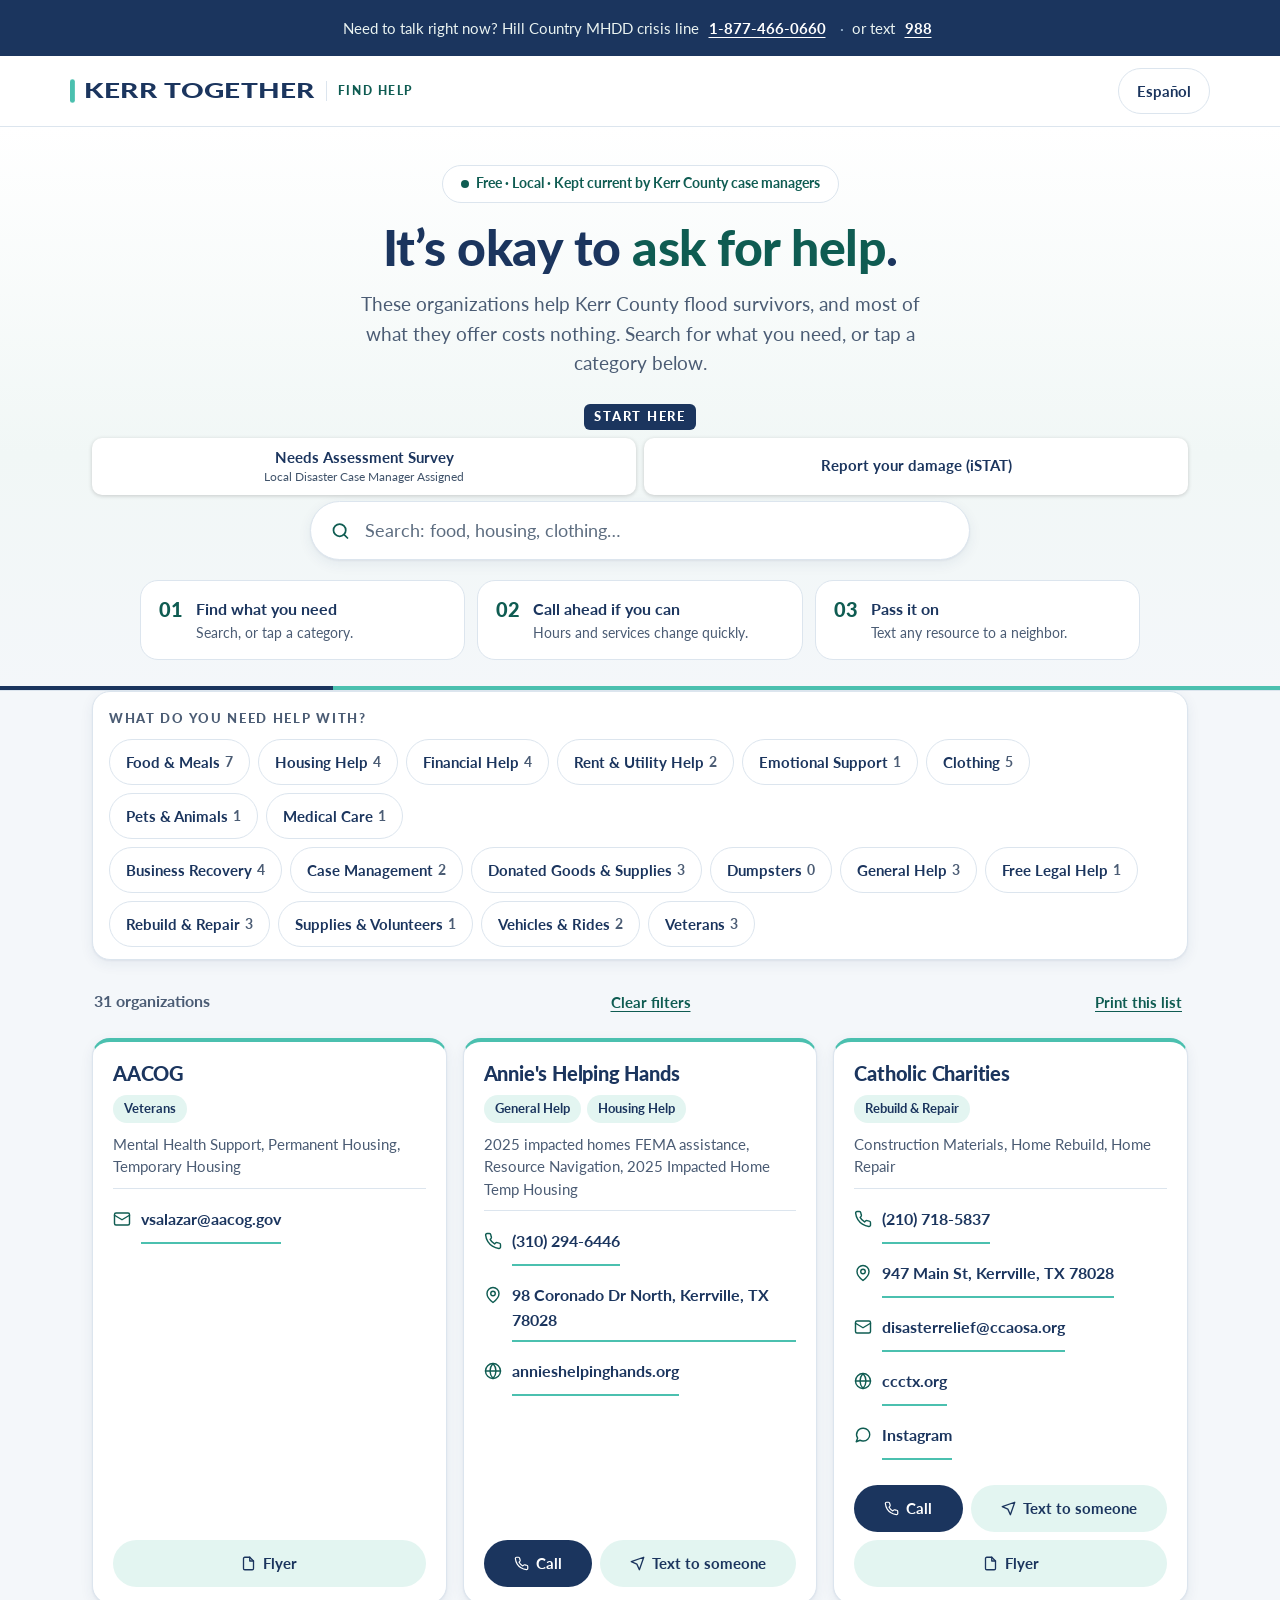
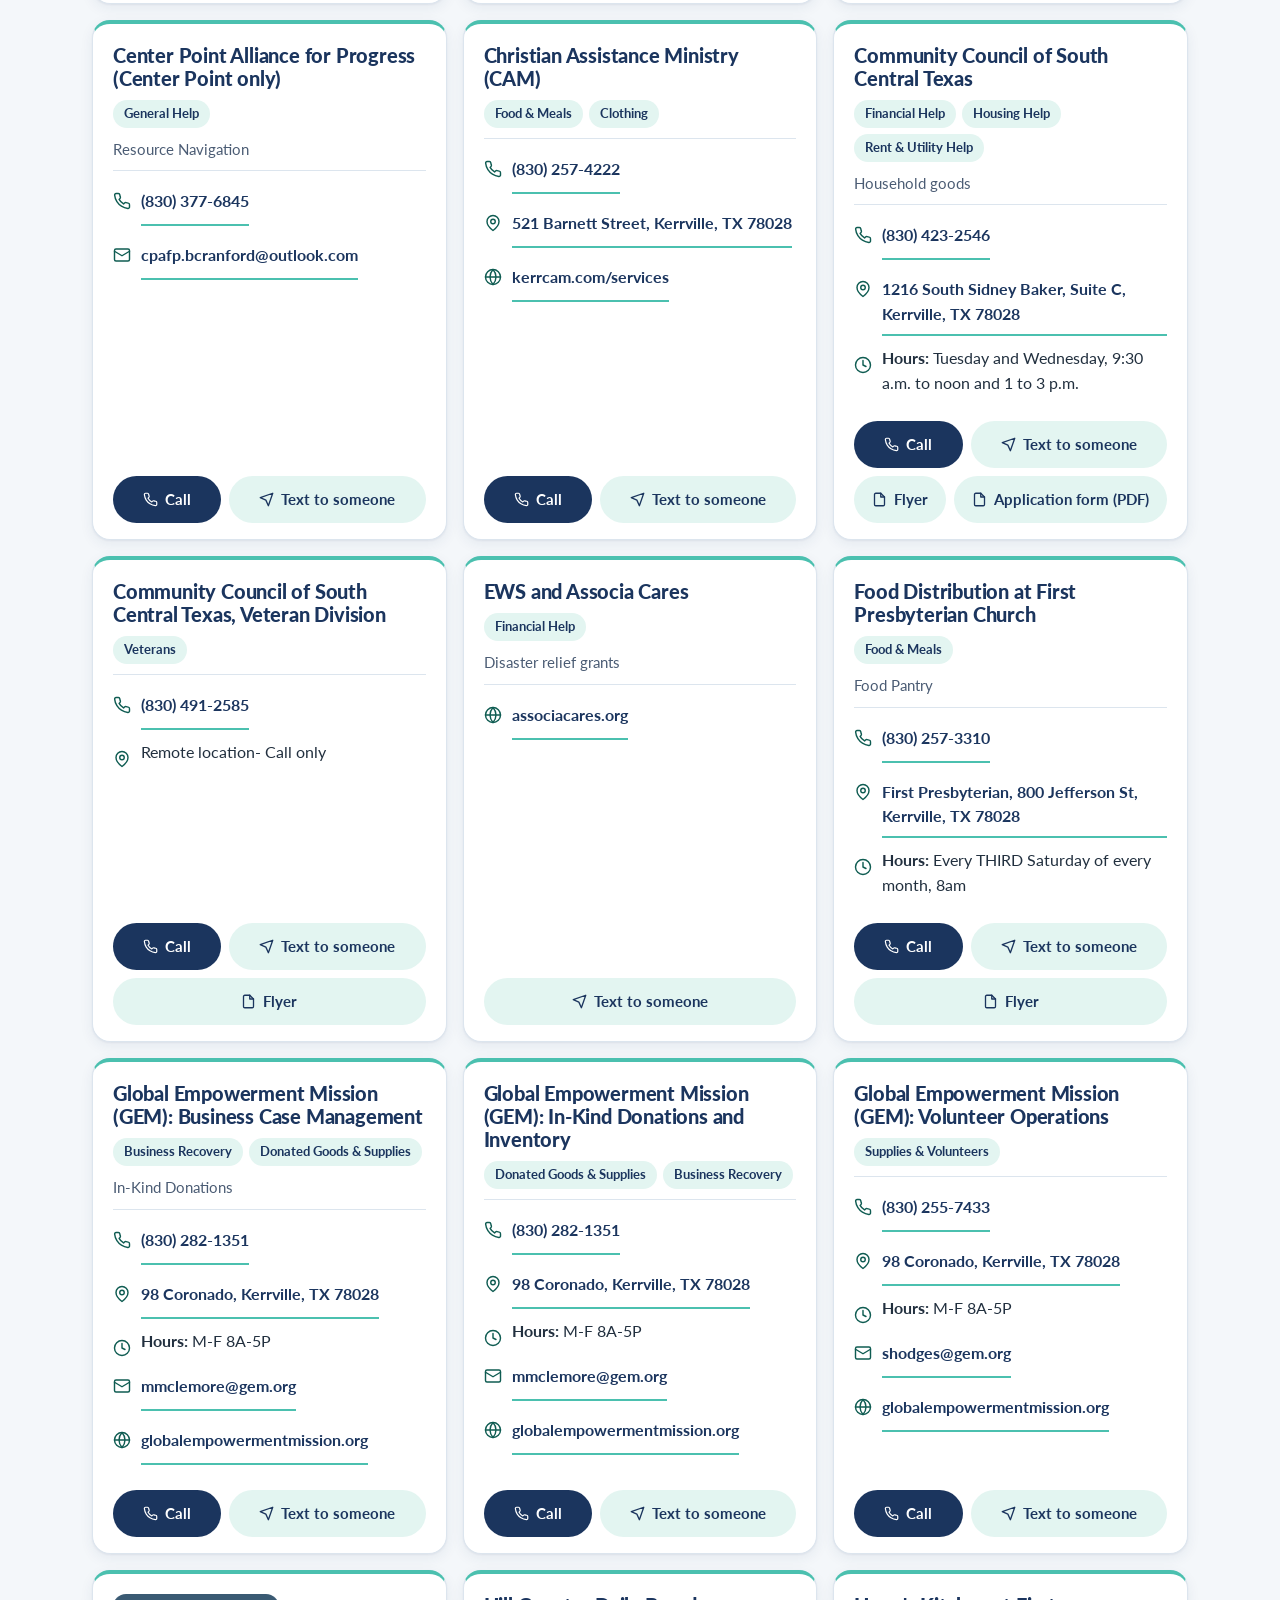
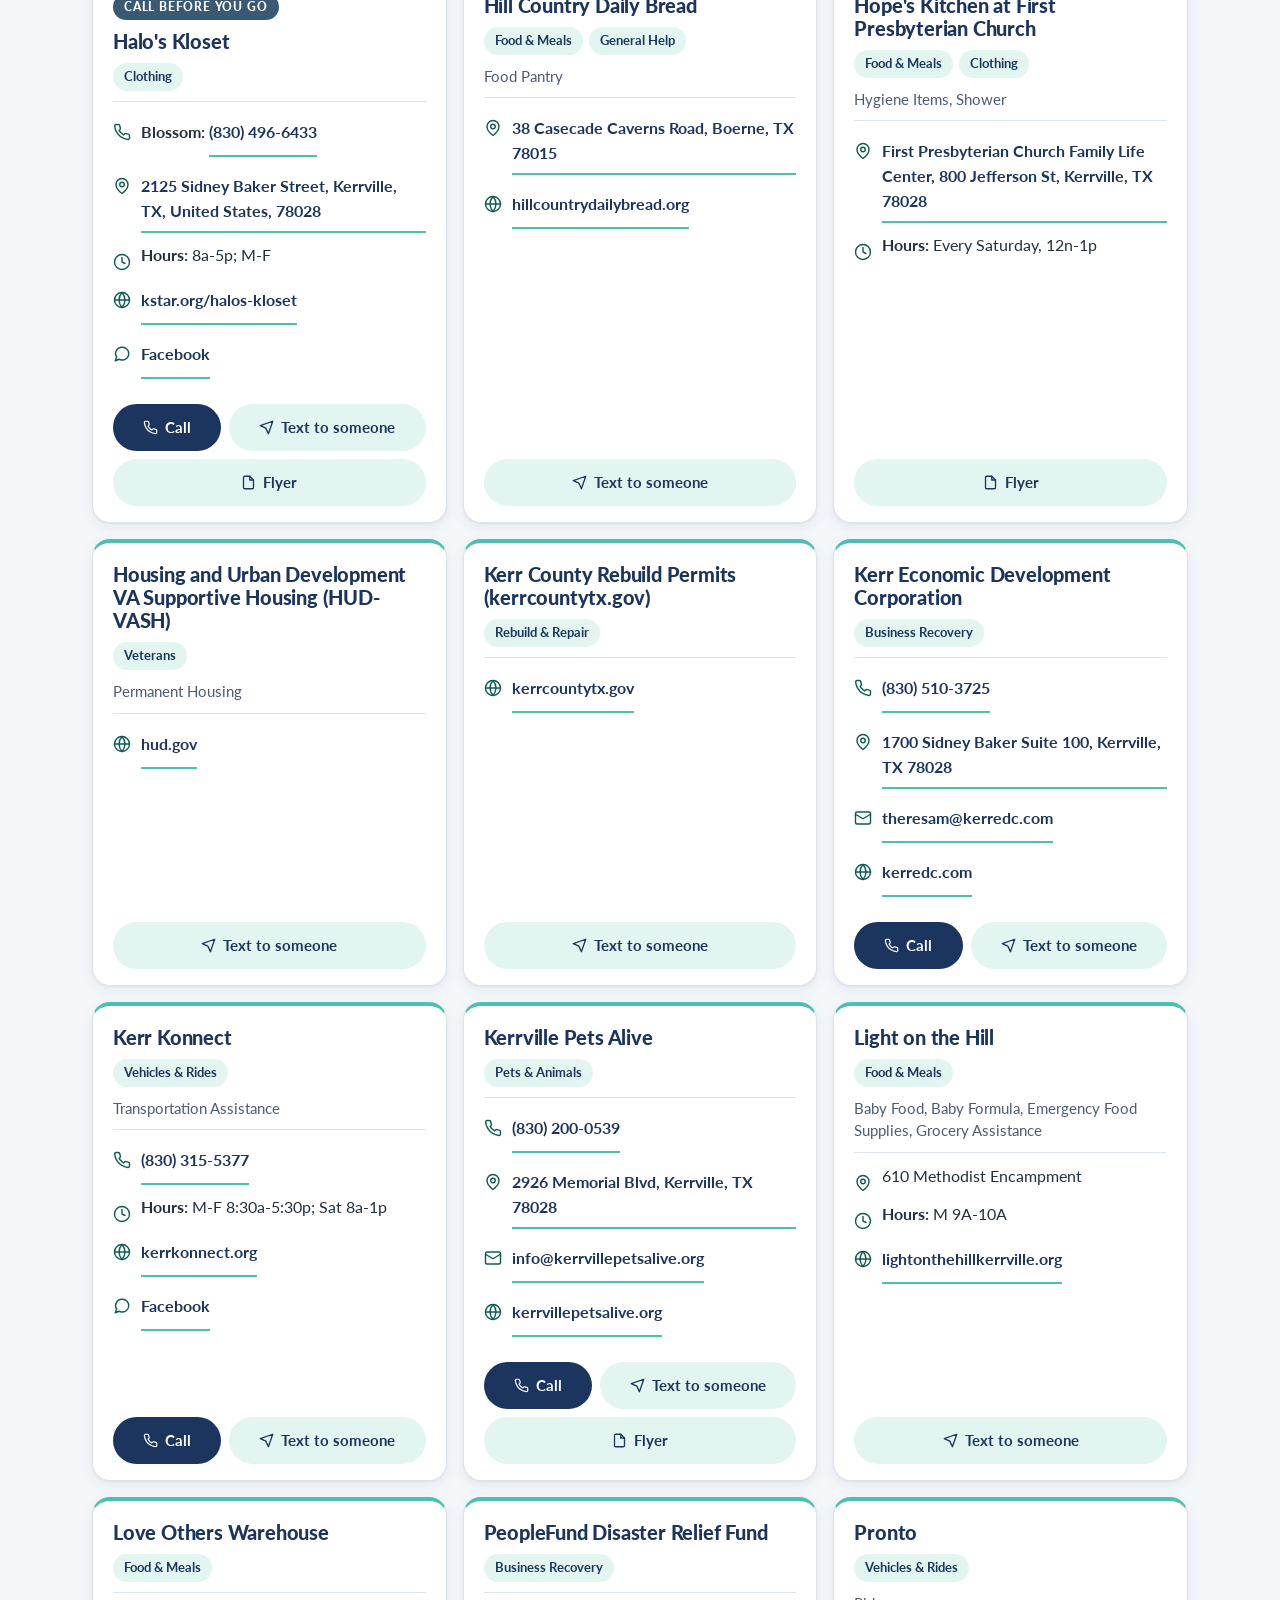
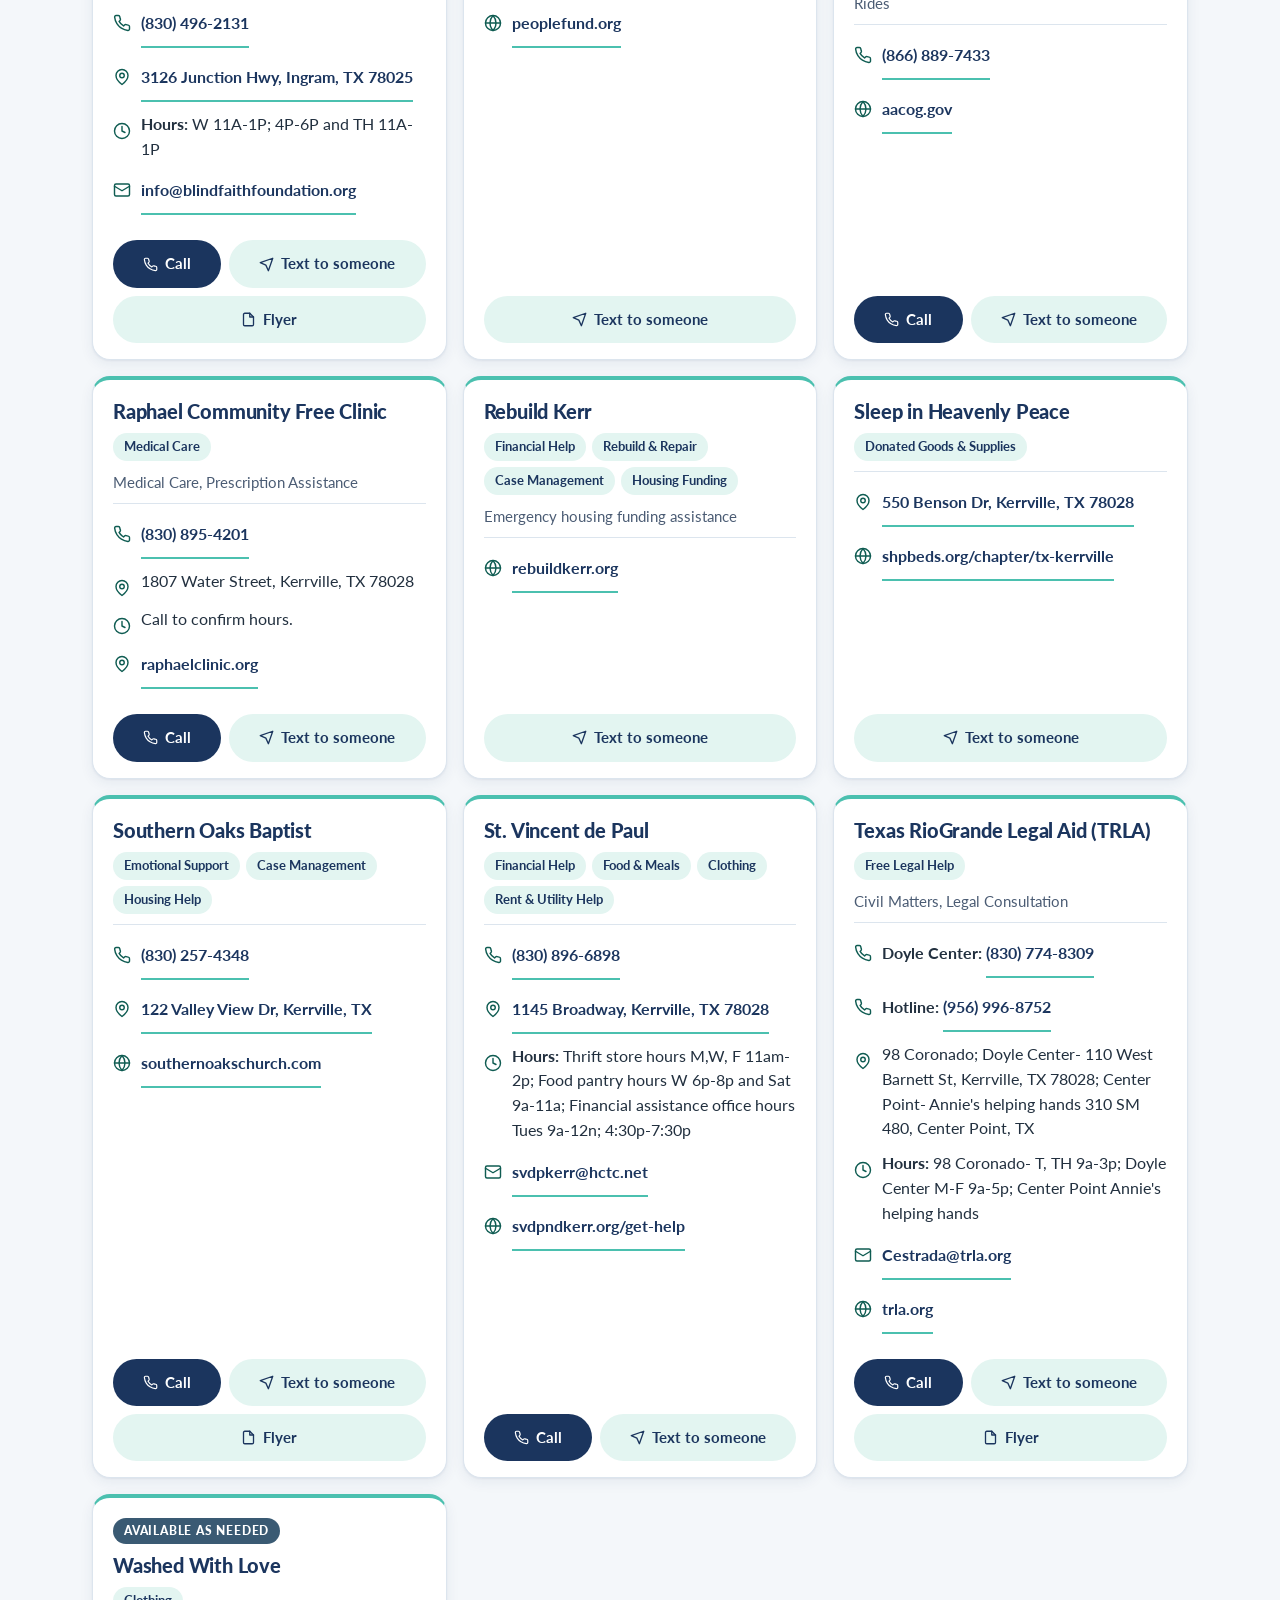
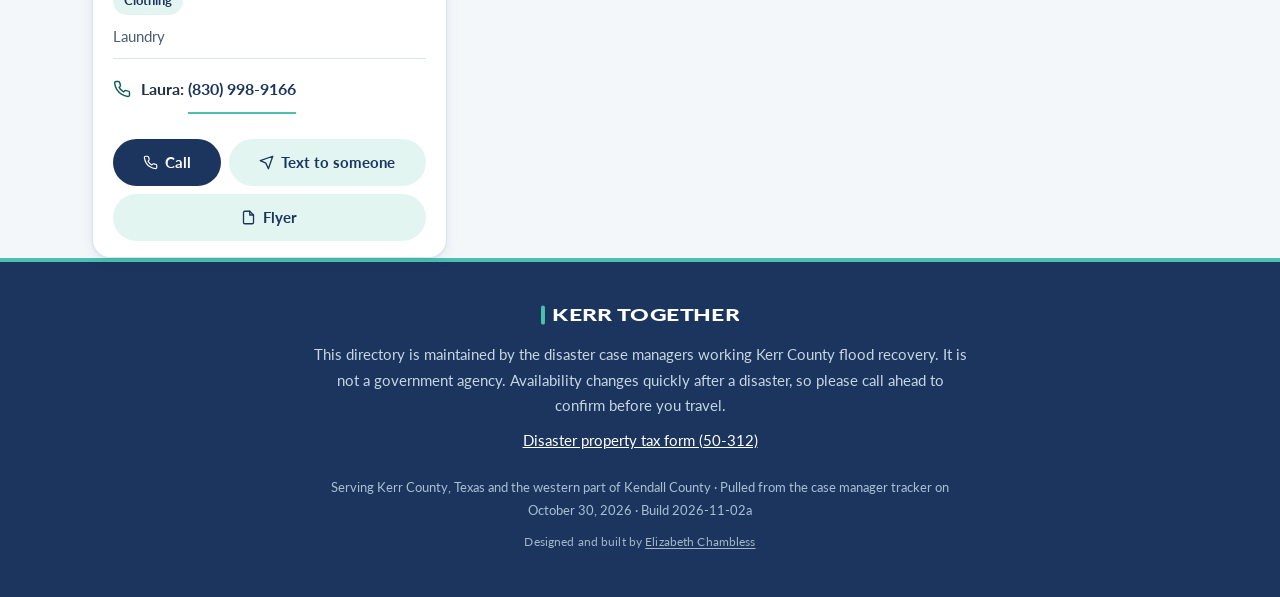
==== commit d232e1d4: "Retire the expired tax notice and update Community Council hours Remove the October 30 disaster prop" ====
--- a/index.html
+++ b/index.html
@@ -147,6 +147,7 @@
 footer .demo{display:inline-block;background:var(--teal);color:var(--navy);font-weight:900;font-size:12px;
   letter-spacing:.12em;text-transform:uppercase;border-radius:999px;padding:5px 14px;margin-bottom:14px}
 footer a{color:#fff}
+footer #form-help-link{display:inline-flex;align-items:center;min-height:44px}
 footer .upd{margin-top:14px;font-size:13px;color:#A9C0D2}
 .credit a{color:inherit;text-decoration:underline;text-underline-offset:2px}
 .credit{margin-top:.55rem;font-size:.78rem;opacity:.8;letter-spacing:.01em}
@@ -218,24 +219,6 @@
 .popupmeta .popuptap{font-size:12px;color:var(--teal-ink);font-weight:700;margin-top:5px}
 .popupmeta .nb{display:inline;white-space:nowrap}
 @media print{.popupthumb{display:none!important}}
-/* Approved disaster property-tax deadline notice */
-#disaster-tax-notice[hidden],#tax-reopen-wrap[hidden]{display:none!important}
-.tax-controls{display:flex;justify-content:flex-end;margin:0 0 8px}
-.tax-controls button,#tax-reopen{font:inherit;font-weight:700;min-height:44px;padding:10px 14px;color:#1b355e;background:#fff;border:1px solid #92600e;border-radius:6px;cursor:pointer;white-space:normal;overflow-wrap:anywhere}
-.tax-controls button:focus-visible,#tax-reopen:focus-visible,.tax-notice summary:focus-visible{outline:3px solid #126b60;outline-offset:3px}
-#tax-reopen-wrap{margin:16px auto}#tax-reopen{max-width:100%;text-align:left}
-.tax-notice summary{cursor:pointer;font-weight:700;min-height:44px;padding:12px 0}
-.tax-notice address{font-style:normal;line-height:1.6}
-@media print{.tax-controls,#tax-reopen-wrap{display:none!important}}
-
-.tax-notice{margin:20px auto;padding:22px 24px;background:#fff8e8;border:2px solid #92600e;border-radius:12px;color:#1b355e;text-align:left}
-.tax-notice h2{font-size:clamp(21px,3vw,28px);line-height:1.25;margin:0 0 12px;color:#1b355e}
-.tax-notice p{font-size:16px;line-height:1.6;margin:10px 0;max-width:78ch}
-.tax-actions{display:flex;flex-wrap:wrap;gap:12px;align-items:center;margin-top:16px}
-.tax-actions a{display:inline-flex;align-items:center;min-height:44px;padding:10px 14px;font-weight:700;color:#1b355e;text-decoration:underline;border-radius:6px}
-.tax-actions .tax-primary{background:#1b355e;color:#fff;text-decoration:none}
-.tax-notice a:focus-visible{outline:3px solid #126b60;outline-offset:3px}
-@media(max-width:480px){.tax-notice{padding:18px 16px}.tax-actions{align-items:stretch;flex-direction:column}.tax-actions a{justify-content:center}}
 
 
 </style>
@@ -257,44 +240,6 @@
   </div>
 </header>
 
-<section class="tax-notice wrap" id="disaster-tax-notice" aria-labelledby="tax-notice-title" hidden>
-<div class="tax-controls"><button type="button" id="tax-dismiss"><span class="i18n" data-en="Dismiss notice" data-es="Ocultar aviso">Dismiss notice</span></button></div>
-<h2 id="tax-notice-title" tabindex="-1"><span class="i18n" data-en="Disaster property-tax exemption: apply by October 30" data-es="Exención del impuesto sobre la propiedad por desastre: solicítela a más tardar el 30 de octubre">Disaster property-tax exemption: apply by October 30</span></h2>
-<p><strong><span class="i18n" data-en="Deadline: October 30, 2026" data-es="Fecha límite: 30 de octubre de 2026">Deadline: October 30, 2026</span></strong></p>
-<p><span class="i18n" data-en="Was your Kerr County property physically damaged by disaster? Qualifying property with at least 15% physical damage may be eligible for a temporary property-tax exemption. Complete and sign Form 50-312, include photos and supporting documentation, and submit to Kerr Central Appraisal District by October 30, 2026. Kerr CAD determines eligibility." data-es="¿Su propiedad en el condado de Kerr sufrió daños físicos por un desastre? Las propiedades que reúnen los requisitos y tienen al menos un 15% de daños físicos pueden ser elegibles para una exención temporal del impuesto sobre la propiedad. Complete y firme el Formulario 50-312, incluya fotos y documentación de respaldo y preséntelo al Distrito Central de Tasación de Kerr a más tardar el 30 de octubre de 2026. Kerr CAD determina la elegibilidad.">Was your Kerr County property physically damaged by disaster? Qualifying property with at least 15% physical damage may be eligible for a temporary property-tax exemption. Complete and sign Form 50-312, include photos and supporting documentation, and submit to Kerr Central Appraisal District by October 30, 2026. Kerr CAD determines eligibility.</span></p>
-<div class="tax-actions">
-<a class="tax-primary" href="forms/50-312/" data-href-en="forms/50-312/" data-href-es="forms/50-312/es.html"><span class="i18n" data-en="Get Form 50-312" data-es="Obtener el Formulario 50-312">Get Form 50-312</span></a>
-<a href="https://kerrcad.org/"><span class="i18n" data-en="Official details from Kerr CAD" data-es="Detalles oficiales de Kerr CAD">Official details from Kerr CAD</span></a>
-<a href="tel:+18308955223"><span class="i18n" data-en="Help: (830) 895-5223" data-es="Ayuda: (830) 895-5223">Help: (830) 895-5223</span></a>
-</div>
-
-<details id="tax-filing-details"><summary><span class="i18n" data-en="Eligibility and where to submit" data-es="Requisitos y dónde presentar la solicitud">Eligibility and where to submit</span></summary>
-<p><span class="i18n" data-en="Eligible property must be in a governor-declared disaster area and have at least 15% physical damage. Eligible categories are improvements to real property, manufactured homes used as dwellings and tangible personal property used to produce income." data-es="La propiedad debe estar en una zona declarada de desastre por el gobernador y tener al menos un 15% de daños físicos. Las categorías elegibles son mejoras a bienes inmuebles, viviendas prefabricadas utilizadas como residencia y bienes muebles tangibles utilizados para producir ingresos.">Eligible property must be in a governor-declared disaster area and have at least 15% physical damage. Eligible categories are improvements to real property, manufactured homes used as dwellings and tangible personal property used to produce income.</span></p>
-<p><span class="i18n" data-en="Send the completed application, photos and the supporting information requested in the form to:" data-es="Envíe la solicitud completa, fotos y la información de respaldo solicitada en el formulario a:">Send the completed application, photos and the supporting information requested in the form to:</span></p>
-<address>Kerr Central Appraisal District<br>P.O. Box 294387<br>Kerrville, TX 78029-4387</address>
-<p><span class="i18n" data-en="Paper forms are available at 212 Oak Hollow Drive, Kerrville, TX 78028. Ask Kerr CAD about accepted delivery methods and deadline receipt requirements." data-es="Hay formularios impresos disponibles en 212 Oak Hollow Drive, Kerrville, TX 78028. Consulte a Kerr CAD sobre los métodos de entrega aceptados y los requisitos de recepción antes de la fecha límite.">Paper forms are available at 212 Oak Hollow Drive, Kerrville, TX 78028. Ask Kerr CAD about accepted delivery methods and deadline receipt requirements.</span></p>
-</details>
-</section>
-<div class="wrap" id="tax-reopen-wrap" hidden><button type="button" id="tax-reopen" aria-controls="disaster-tax-notice"><span class="i18n" data-en="Show property-tax notice · Deadline October 30" data-es="Mostrar aviso del impuesto sobre la propiedad · Fecha límite: 30 de octubre">Show property-tax notice · Deadline October 30</span></button></div>
-<noscript><p class="wrap"><a href="https://kerrcad.org/">Property-tax exemption information and current filing deadlines / Información sobre exenciones y fechas límite actuales</a></p></noscript>
-<script id="tax-notice-lifecycle">
-(function(){
-  // Retire at the start of Oct 31 in Kerr County (Central Daylight Time).
-  // This controls display only; it does not establish an application filing time.
-  var expiry=Date.parse('2026-10-31T00:00:00-05:00'),key='kerr-tax-notice-2026-dismissed';
-  var notice=document.getElementById('disaster-tax-notice'),wrap=document.getElementById('tax-reopen-wrap'),show=document.getElementById('tax-reopen'),dismiss=document.getElementById('tax-dismiss'),dismissed=false,timer;
-  try{dismissed=sessionStorage.getItem(key)==='1';}catch(e){}
-  function refresh(){
-    clearTimeout(timer);
-    var expired=Date.now()>=expiry;
-    notice.hidden=expired||dismissed;wrap.hidden=expired||!dismissed;
-    if(!expired)timer=setTimeout(refresh,Math.min(expiry-Date.now(),3600000));
-  }
-  dismiss.addEventListener('click',function(){dismissed=true;try{sessionStorage.setItem(key,'1');}catch(e){}refresh();if(!wrap.hidden)show.focus();});
-  show.addEventListener('click',function(){dismissed=false;try{sessionStorage.removeItem(key);}catch(e){}refresh();if(!notice.hidden)document.getElementById('tax-notice-title').focus();});
-  window.addEventListener('pageshow',refresh);document.addEventListener('visibilitychange',refresh);refresh();
-})();
-</script>
 
 
 
@@ -350,7 +295,7 @@
 <article class="card" data-cats="REBUILD_REPAIR" data-text="catholic charities construction materials, home rebuild, home repair 947 main st, kerrville, tx 78028 rebuild &amp; repair rebuild repair home rebuild roofing plumbing electrical hvac foundation contractor construction reconstruir reparar reparacion techo plomeria electricidad contratista construccion" data-text-es="catholic charities materiales de construccion, reconstruccion de vivienda, reparacion de vivienda 947 main st, kerrville, tx 78028 reconstruccion y reparacion rebuild repair home rebuild roofing plumbing electrical hvac foundation contractor construction reconstruir reparar reparacion techo plomeria electricidad contratista construccion"><h3>Catholic Charities</h3><div class="tags"><span class="tag"><span class="i18n" data-en="Rebuild &amp; Repair" data-es="Reconstrucción y reparación">Rebuild &amp; Repair</span></span></div><p class="svc"><span class="i18n" data-en="Construction Materials, Home Rebuild, Home Repair" data-es="Materiales de construcción, Reconstrucción de vivienda, Reparación de vivienda">Construction Materials, Home Rebuild, Home Repair</span></p><ul class="contact"><li><svg class="ic" viewBox="0 0 24 24" fill="none" stroke="currentColor" stroke-width="1.9" stroke-linecap="round" stroke-linejoin="round" aria-hidden="true"><path d="M22 16.9v3a2 2 0 0 1-2.2 2 19.8 19.8 0 0 1-8.6-3 19.5 19.5 0 0 1-6-6 19.8 19.8 0 0 1-3-8.7A2 2 0 0 1 4.1 2h3a2 2 0 0 1 2 1.7c.13.96.36 1.9.7 2.8a2 2 0 0 1-.45 2.1L8.1 9.9a16 16 0 0 0 6 6l1.3-1.3a2 2 0 0 1 2.1-.45c.9.34 1.84.57 2.8.7A2 2 0 0 1 22 16.9z"/></svg><span><a href="tel:+12107185837">(210) 718-5837</a></span></li><li><svg class="ic" viewBox="0 0 24 24" fill="none" stroke="currentColor" stroke-width="1.9" stroke-linecap="round" stroke-linejoin="round" aria-hidden="true"><path d="M20 10c0 6-8 12-8 12s-8-6-8-12a8 8 0 0 1 16 0z"/><circle cx="12" cy="10" r="3"/></svg><span><a target="_blank" rel="noopener" href="https://maps.google.com/?q=947%20Main%20St%2C%20Kerrville%2C%20TX%2078028">947 Main St, Kerrville, TX 78028</a></span></li><li><svg class="ic" viewBox="0 0 24 24" fill="none" stroke="currentColor" stroke-width="1.9" stroke-linecap="round" stroke-linejoin="round" aria-hidden="true"><rect x="2" y="4" width="20" height="16" rx="2"/><path d="m22 7-10 6L2 7"/></svg><span><a href="mailto:disasterrelief@ccaosa.org">disasterrelief@ccaosa.org</a></span></li><li><svg class="ic" viewBox="0 0 24 24" fill="none" stroke="currentColor" stroke-width="1.9" stroke-linecap="round" stroke-linejoin="round" aria-hidden="true"><circle cx="12" cy="12" r="10"/><path d="M2 12h20M12 2a15.3 15.3 0 0 1 4 10 15.3 15.3 0 0 1-4 10 15.3 15.3 0 0 1-4-10 15.3 15.3 0 0 1 4-10z"/></svg><span><a target="_blank" rel="noopener" href="https://ccctx.org/">ccctx.org</a></span></li><li><svg class="ic" viewBox="0 0 24 24" fill="none" stroke="currentColor" stroke-width="1.9" stroke-linecap="round" stroke-linejoin="round" aria-hidden="true"><path d="M21 11.5a8.4 8.4 0 0 1-9 8.4 8.9 8.9 0 0 1-4-.9L3 21l1.9-4.9A8.4 8.4 0 0 1 12 3a8.4 8.4 0 0 1 9 8.5z"/></svg><span><a target="_blank" rel="noopener" href="https://www.instagram.com/catholiccharitiessanantonio/">Instagram</a></span></li></ul><div class="acts"><a class="act primary" href="tel:+12107185837"><svg class="ica" viewBox="0 0 24 24" fill="none" stroke="currentColor" stroke-width="1.9" stroke-linecap="round" stroke-linejoin="round" aria-hidden="true"><path d="M22 16.9v3a2 2 0 0 1-2.2 2 19.8 19.8 0 0 1-8.6-3 19.5 19.5 0 0 1-6-6 19.8 19.8 0 0 1-3-8.7A2 2 0 0 1 4.1 2h3a2 2 0 0 1 2 1.7c.13.96.36 1.9.7 2.8a2 2 0 0 1-.45 2.1L8.1 9.9a16 16 0 0 0 6 6l1.3-1.3a2 2 0 0 1 2.1-.45c.9.34 1.84.57 2.8.7A2 2 0 0 1 22 16.9z"/></svg><span class="i18n" data-en="Call" data-es="Llamar">Call</span></a><a class="act share" href="sms:?body=Catholic%20Charities.%20%28210%29%20718-5837.%20947%20Main%20St%2C%20Kerrville%2C%20TX%2078028.%20Kerr%20County%20flood%20resource%20guide%3A%20https%3A//resources.kerrtogether.com/" data-sms-en="sms:?body=Catholic%20Charities.%20%28210%29%20718-5837.%20947%20Main%20St%2C%20Kerrville%2C%20TX%2078028.%20Kerr%20County%20flood%20resource%20guide%3A%20https%3A//resources.kerrtogether.com/" data-sms-es="sms:?body=Catholic%20Charities.%20%28210%29%20718-5837.%20947%20Main%20St%2C%20Kerrville%2C%20TX%2078028.%20Gu%C3%ADa%20de%20recursos%20por%20la%20inundaci%C3%B3n%20del%20condado%20de%20Kerr%3A%20https%3A//resources.kerrtogether.com/"><svg class="ica" viewBox="0 0 24 24" fill="none" stroke="currentColor" stroke-width="2.1" stroke-linecap="round" stroke-linejoin="round" aria-hidden="true"><path d="m22 2-7 20-4-9-9-4 20-7z"/></svg><span class="i18n" data-en="Text to someone" data-es="Enviar por texto">Text to someone</span></a><a class="act" target="_blank" rel="noopener" href="https://res.cloudinary.com/dgbybv4ho/image/upload/v1788392511/kerrkind/flyers/catholic-charities.jpg"><svg class="ica" viewBox="0 0 24 24" fill="none" stroke="currentColor" stroke-width="2.1" stroke-linecap="round" stroke-linejoin="round" aria-hidden="true"><path d="M14 2H6a2 2 0 0 0-2 2v16a2 2 0 0 0 2 2h12a2 2 0 0 0 2-2V8z"/><path d="M14 2v6h6"/></svg><span class="i18n" data-en="Flyer" data-es="Volante">Flyer</span></a></div></article>
 <article class="card" data-cats="GENERAL" data-text="center point alliance for progress (center point only) resource navigation general help general help start where to begin ayuda general empezar donde" data-text-es="center point alliance for progress (center point only) orientacion de recursos ayuda general general help start where to begin ayuda general empezar donde"><h3>Center Point Alliance for Progress (Center Point only)</h3><div class="tags"><span class="tag"><span class="i18n" data-en="General Help" data-es="Ayuda general">General Help</span></span></div><p class="svc"><span class="i18n" data-en="Resource Navigation" data-es="Orientación de recursos">Resource Navigation</span></p><ul class="contact"><li><svg class="ic" viewBox="0 0 24 24" fill="none" stroke="currentColor" stroke-width="1.9" stroke-linecap="round" stroke-linejoin="round" aria-hidden="true"><path d="M22 16.9v3a2 2 0 0 1-2.2 2 19.8 19.8 0 0 1-8.6-3 19.5 19.5 0 0 1-6-6 19.8 19.8 0 0 1-3-8.7A2 2 0 0 1 4.1 2h3a2 2 0 0 1 2 1.7c.13.96.36 1.9.7 2.8a2 2 0 0 1-.45 2.1L8.1 9.9a16 16 0 0 0 6 6l1.3-1.3a2 2 0 0 1 2.1-.45c.9.34 1.84.57 2.8.7A2 2 0 0 1 22 16.9z"/></svg><span><a href="tel:+18303776845">(830) 377-6845</a></span></li><li><svg class="ic" viewBox="0 0 24 24" fill="none" stroke="currentColor" stroke-width="1.9" stroke-linecap="round" stroke-linejoin="round" aria-hidden="true"><rect x="2" y="4" width="20" height="16" rx="2"/><path d="m22 7-10 6L2 7"/></svg><span><a href="mailto:cpafp.bcranford@outlook.com">cpafp.bcranford@outlook.com</a></span></li></ul><div class="acts"><a class="act primary" href="tel:+18303776845"><svg class="ica" viewBox="0 0 24 24" fill="none" stroke="currentColor" stroke-width="1.9" stroke-linecap="round" stroke-linejoin="round" aria-hidden="true"><path d="M22 16.9v3a2 2 0 0 1-2.2 2 19.8 19.8 0 0 1-8.6-3 19.5 19.5 0 0 1-6-6 19.8 19.8 0 0 1-3-8.7A2 2 0 0 1 4.1 2h3a2 2 0 0 1 2 1.7c.13.96.36 1.9.7 2.8a2 2 0 0 1-.45 2.1L8.1 9.9a16 16 0 0 0 6 6l1.3-1.3a2 2 0 0 1 2.1-.45c.9.34 1.84.57 2.8.7A2 2 0 0 1 22 16.9z"/></svg><span class="i18n" data-en="Call" data-es="Llamar">Call</span></a><a class="act share" href="sms:?body=Center%20Point%20Alliance%20for%20Progress%20%28Center%20Point%20only%29.%20%28830%29%20377-6845.%20Kerr%20County%20flood%20resource%20guide%3A%20https%3A//resources.kerrtogether.com/" data-sms-en="sms:?body=Center%20Point%20Alliance%20for%20Progress%20%28Center%20Point%20only%29.%20%28830%29%20377-6845.%20Kerr%20County%20flood%20resource%20guide%3A%20https%3A//resources.kerrtogether.com/" data-sms-es="sms:?body=Center%20Point%20Alliance%20for%20Progress%20%28Center%20Point%20only%29.%20%28830%29%20377-6845.%20Gu%C3%ADa%20de%20recursos%20por%20la%20inundaci%C3%B3n%20del%20condado%20de%20Kerr%3A%20https%3A//resources.kerrtogether.com/"><svg class="ica" viewBox="0 0 24 24" fill="none" stroke="currentColor" stroke-width="2.1" stroke-linecap="round" stroke-linejoin="round" aria-hidden="true"><path d="m22 2-7 20-4-9-9-4 20-7z"/></svg><span class="i18n" data-en="Text to someone" data-es="Enviar por texto">Text to someone</span></a></div></article>
 <article class="card" data-cats="FOOD CLOTHING" data-text="christian assistance ministry (cam) 521 barnett street, kerrville, tx 78028 food &amp; meals clothing food bank pantry groceries meals eat hungry hunger despensa comida alimentos banco de alimentos comer hambre clothes clothing shoes laundry wash ropa zapatos lavanderia lavar" data-text-es="christian assistance ministry (cam) 521 barnett street, kerrville, tx 78028 comida y despensa ropa food bank pantry groceries meals eat hungry hunger despensa comida alimentos banco de alimentos comer hambre clothes clothing shoes laundry wash ropa zapatos lavanderia lavar"><h3>Christian Assistance Ministry (CAM)</h3><div class="tags"><span class="tag"><span class="i18n" data-en="Food &amp; Meals" data-es="Comida y despensa">Food &amp; Meals</span></span><span class="tag"><span class="i18n" data-en="Clothing" data-es="Ropa">Clothing</span></span></div><ul class="contact"><li><svg class="ic" viewBox="0 0 24 24" fill="none" stroke="currentColor" stroke-width="1.9" stroke-linecap="round" stroke-linejoin="round" aria-hidden="true"><path d="M22 16.9v3a2 2 0 0 1-2.2 2 19.8 19.8 0 0 1-8.6-3 19.5 19.5 0 0 1-6-6 19.8 19.8 0 0 1-3-8.7A2 2 0 0 1 4.1 2h3a2 2 0 0 1 2 1.7c.13.96.36 1.9.7 2.8a2 2 0 0 1-.45 2.1L8.1 9.9a16 16 0 0 0 6 6l1.3-1.3a2 2 0 0 1 2.1-.45c.9.34 1.84.57 2.8.7A2 2 0 0 1 22 16.9z"/></svg><span><a href="tel:+18302574222">(830) 257-4222</a></span></li><li><svg class="ic" viewBox="0 0 24 24" fill="none" stroke="currentColor" stroke-width="1.9" stroke-linecap="round" stroke-linejoin="round" aria-hidden="true"><path d="M20 10c0 6-8 12-8 12s-8-6-8-12a8 8 0 0 1 16 0z"/><circle cx="12" cy="10" r="3"/></svg><span><a target="_blank" rel="noopener" href="https://maps.google.com/?q=521%20Barnett%20Street%2C%20Kerrville%2C%20TX%2078028">521 Barnett Street, Kerrville, TX 78028</a></span></li><li><svg class="ic" viewBox="0 0 24 24" fill="none" stroke="currentColor" stroke-width="1.9" stroke-linecap="round" stroke-linejoin="round" aria-hidden="true"><circle cx="12" cy="12" r="10"/><path d="M2 12h20M12 2a15.3 15.3 0 0 1 4 10 15.3 15.3 0 0 1-4 10 15.3 15.3 0 0 1-4-10 15.3 15.3 0 0 1 4-10z"/></svg><span><a target="_blank" rel="noopener" href="https://kerrcam.com/services">kerrcam.com/services</a></span></li></ul><div class="acts"><a class="act primary" href="tel:+18302574222"><svg class="ica" viewBox="0 0 24 24" fill="none" stroke="currentColor" stroke-width="1.9" stroke-linecap="round" stroke-linejoin="round" aria-hidden="true"><path d="M22 16.9v3a2 2 0 0 1-2.2 2 19.8 19.8 0 0 1-8.6-3 19.5 19.5 0 0 1-6-6 19.8 19.8 0 0 1-3-8.7A2 2 0 0 1 4.1 2h3a2 2 0 0 1 2 1.7c.13.96.36 1.9.7 2.8a2 2 0 0 1-.45 2.1L8.1 9.9a16 16 0 0 0 6 6l1.3-1.3a2 2 0 0 1 2.1-.45c.9.34 1.84.57 2.8.7A2 2 0 0 1 22 16.9z"/></svg><span class="i18n" data-en="Call" data-es="Llamar">Call</span></a><a class="act share" href="sms:?body=Christian%20Assistance%20Ministry%20%28CAM%29.%20%28830%29%20257-4222.%20521%20Barnett%20Street%2C%20Kerrville%2C%20TX%2078028.%20Kerr%20County%20flood%20resource%20guide%3A%20https%3A//resources.kerrtogether.com/" data-sms-en="sms:?body=Christian%20Assistance%20Ministry%20%28CAM%29.%20%28830%29%20257-4222.%20521%20Barnett%20Street%2C%20Kerrville%2C%20TX%2078028.%20Kerr%20County%20flood%20resource%20guide%3A%20https%3A//resources.kerrtogether.com/" data-sms-es="sms:?body=Christian%20Assistance%20Ministry%20%28CAM%29.%20%28830%29%20257-4222.%20521%20Barnett%20Street%2C%20Kerrville%2C%20TX%2078028.%20Gu%C3%ADa%20de%20recursos%20por%20la%20inundaci%C3%B3n%20del%20condado%20de%20Kerr%3A%20https%3A//resources.kerrtogether.com/"><svg class="ica" viewBox="0 0 24 24" fill="none" stroke="currentColor" stroke-width="2.1" stroke-linecap="round" stroke-linejoin="round" aria-hidden="true"><path d="m22 2-7 20-4-9-9-4 20-7z"/></svg><span class="i18n" data-en="Text to someone" data-es="Enviar por texto">Text to someone</span></a></div></article>
-<article class="card" data-cats="FINANCIAL_ASSISTANCE TEMPORARY_SHELTER RENT_UTILITY_ASSISTANCE" data-text="community council of south central texas 1216 south sidney baker, suite c, kerrville, tx 78028 m, w, 9:30a-4p financial help housing help rent &amp; utility help money cash grant financial assistance funds bills pay dinero efectivo beca fondos ayuda economica pagar shelter housing hotel place to sleep homeless stay refugio vivienda alojamiento hotel dormir casa rent utilities electric water bill renta alquiler servicios luz agua recibo household goods" data-text-es="community council of south central texas lunes y miercoles, 9:30a-4p 1216 south sidney baker, suite c, kerrville, tx 78028 ayuda economica ayuda con vivienda ayuda con renta y servicios publicos money cash grant financial assistance funds bills pay dinero efectivo beca fondos ayuda economica pagar shelter housing hotel place to sleep homeless stay refugio vivienda alojamiento hotel dormir casa rent utilities electric water bill renta alquiler servicios luz agua recibo articulos para el hogar"><h3>Community Council of South Central Texas</h3><div class="tags"><span class="tag"><span class="i18n" data-en="Financial Help" data-es="Ayuda económica">Financial Help</span></span><span class="tag"><span class="i18n" data-en="Housing Help" data-es="Ayuda con vivienda">Housing Help</span></span><span class="tag"><span class="i18n" data-en="Rent &amp; Utility Help" data-es="Ayuda con renta y servicios públicos">Rent &amp; Utility Help</span></span></div><p class="svc"><span class="i18n" data-en="Household goods" data-es="Artículos para el hogar">Household goods</span></p><ul class="contact"><li><svg class="ic" viewBox="0 0 24 24" fill="none" stroke="currentColor" stroke-width="1.9" stroke-linecap="round" stroke-linejoin="round" aria-hidden="true"><path d="M22 16.9v3a2 2 0 0 1-2.2 2 19.8 19.8 0 0 1-8.6-3 19.5 19.5 0 0 1-6-6 19.8 19.8 0 0 1-3-8.7A2 2 0 0 1 4.1 2h3a2 2 0 0 1 2 1.7c.13.96.36 1.9.7 2.8a2 2 0 0 1-.45 2.1L8.1 9.9a16 16 0 0 0 6 6l1.3-1.3a2 2 0 0 1 2.1-.45c.9.34 1.84.57 2.8.7A2 2 0 0 1 22 16.9z"/></svg><span><a href="tel:+18304232546">(830) 423-2546</a></span></li><li><svg class="ic" viewBox="0 0 24 24" fill="none" stroke="currentColor" stroke-width="1.9" stroke-linecap="round" stroke-linejoin="round" aria-hidden="true"><path d="M20 10c0 6-8 12-8 12s-8-6-8-12a8 8 0 0 1 16 0z"/><circle cx="12" cy="10" r="3"/></svg><span><a target="_blank" rel="noopener" href="https://maps.google.com/?q=1216%20South%20Sidney%20Baker%2C%20Suite%20C%2C%20Kerrville%2C%20TX%2078028">1216 South Sidney Baker, Suite C, Kerrville, TX 78028</a></span></li><li><svg class="ic" viewBox="0 0 24 24" fill="none" stroke="currentColor" stroke-width="1.9" stroke-linecap="round" stroke-linejoin="round" aria-hidden="true"><circle cx="12" cy="12" r="10"/><path d="M12 6v6l4 2"/></svg><span><b><span class="i18n" data-en="Hours" data-es="Horario">Hours</span>:</b> <span class="i18n" data-en="M, W, 9:30A-4P" data-es="Lunes y miércoles, 9:30A-4P">M, W, 9:30A-4P</span></span></li></ul><div class="acts"><a class="act primary" href="tel:+18304232546"><svg class="ica" viewBox="0 0 24 24" fill="none" stroke="currentColor" stroke-width="1.9" stroke-linecap="round" stroke-linejoin="round" aria-hidden="true"><path d="M22 16.9v3a2 2 0 0 1-2.2 2 19.8 19.8 0 0 1-8.6-3 19.5 19.5 0 0 1-6-6 19.8 19.8 0 0 1-3-8.7A2 2 0 0 1 4.1 2h3a2 2 0 0 1 2 1.7c.13.96.36 1.9.7 2.8a2 2 0 0 1-.45 2.1L8.1 9.9a16 16 0 0 0 6 6l1.3-1.3a2 2 0 0 1 2.1-.45c.9.34 1.84.57 2.8.7A2 2 0 0 1 22 16.9z"/></svg><span class="i18n" data-en="Call" data-es="Llamar">Call</span></a><a class="act share" href="sms:?body=Community%20Council%20of%20South%20Central%20Texas.%20%28830%29%20423-2546.%201216%20South%20Sidney%20Baker%2C%20Suite%20C%2C%20Kerrville%2C%20TX%2078028.%20Kerr%20County%20flood%20resource%20guide%3A%20https%3A//resources.kerrtogether.com/" data-sms-en="sms:?body=Community%20Council%20of%20South%20Central%20Texas.%20%28830%29%20423-2546.%201216%20South%20Sidney%20Baker%2C%20Suite%20C%2C%20Kerrville%2C%20TX%2078028.%20Kerr%20County%20flood%20resource%20guide%3A%20https%3A//resources.kerrtogether.com/" data-sms-es="sms:?body=Community%20Council%20of%20South%20Central%20Texas.%20%28830%29%20423-2546.%201216%20South%20Sidney%20Baker%2C%20Suite%20C%2C%20Kerrville%2C%20TX%2078028.%20Gu%C3%ADa%20de%20recursos%20por%20la%20inundaci%C3%B3n%20del%20condado%20de%20Kerr%3A%20https%3A//resources.kerrtogether.com/"><svg class="ica" viewBox="0 0 24 24" fill="none" stroke="currentColor" stroke-width="2.1" stroke-linecap="round" stroke-linejoin="round" aria-hidden="true"><path d="m22 2-7 20-4-9-9-4 20-7z"/></svg><span class="i18n" data-en="Text to someone" data-es="Enviar por texto">Text to someone</span></a><a class="act" target="_blank" rel="noopener" href="https://res.cloudinary.com/dgbybv4ho/image/upload/v1788392606/kerrkind/flyers/ccsct-flood-assistance.jpg"><svg class="ica" viewBox="0 0 24 24" fill="none" stroke="currentColor" stroke-width="2.1" stroke-linecap="round" stroke-linejoin="round" aria-hidden="true"><path d="M14 2H6a2 2 0 0 0-2 2v16a2 2 0 0 0 2 2h12a2 2 0 0 0 2-2V8z"/><path d="M14 2v6h6"/></svg><span class="i18n" data-en="Flyer" data-es="Volante">Flyer</span></a><a class="act" target="_blank" rel="noopener" href="https://www.ccsct.org/wp-content/uploads/2026/07/2026-CCSCT-Disaster-Application.pdf"><svg class="ica" viewBox="0 0 24 24" fill="none" stroke="currentColor" stroke-width="2.1" stroke-linecap="round" stroke-linejoin="round" aria-hidden="true"><path d="M14 2H6a2 2 0 0 0-2 2v16a2 2 0 0 0 2 2h12a2 2 0 0 0 2-2V8z"/><path d="M14 2v6h6"/></svg><span class="i18n" data-en="Application form (PDF)" data-es="Solicitud (PDF)">Application form (PDF)</span></a></div></article>
+<article class="card" data-cats="FINANCIAL_ASSISTANCE TEMPORARY_SHELTER RENT_UTILITY_ASSISTANCE" data-text="community council of south central texas 1216 south sidney baker, suite c, kerrville, tx 78028 tuesday and wednesday, 9:30 a.m. to noon and 1 to 3 p.m. financial help housing help rent &amp; utility help money cash grant financial assistance funds bills pay dinero efectivo beca fondos ayuda economica pagar shelter housing hotel place to sleep homeless stay refugio vivienda alojamiento hotel dormir casa rent utilities electric water bill renta alquiler servicios luz agua recibo household goods" data-text-es="community council of south central texas martes y miercoles, de 9:30 a. m. al mediodia y de 1 a 3 p. m. 1216 south sidney baker, suite c, kerrville, tx 78028 ayuda economica ayuda con vivienda ayuda con renta y servicios publicos money cash grant financial assistance funds bills pay dinero efectivo beca fondos ayuda economica pagar shelter housing hotel place to sleep homeless stay refugio vivienda alojamiento hotel dormir casa rent utilities electric water bill renta alquiler servicios luz agua recibo articulos para el hogar"><h3>Community Council of South Central Texas</h3><div class="tags"><span class="tag"><span class="i18n" data-en="Financial Help" data-es="Ayuda económica">Financial Help</span></span><span class="tag"><span class="i18n" data-en="Housing Help" data-es="Ayuda con vivienda">Housing Help</span></span><span class="tag"><span class="i18n" data-en="Rent &amp; Utility Help" data-es="Ayuda con renta y servicios públicos">Rent &amp; Utility Help</span></span></div><p class="svc"><span class="i18n" data-en="Household goods" data-es="Artículos para el hogar">Household goods</span></p><ul class="contact"><li><svg class="ic" viewBox="0 0 24 24" fill="none" stroke="currentColor" stroke-width="1.9" stroke-linecap="round" stroke-linejoin="round" aria-hidden="true"><path d="M22 16.9v3a2 2 0 0 1-2.2 2 19.8 19.8 0 0 1-8.6-3 19.5 19.5 0 0 1-6-6 19.8 19.8 0 0 1-3-8.7A2 2 0 0 1 4.1 2h3a2 2 0 0 1 2 1.7c.13.96.36 1.9.7 2.8a2 2 0 0 1-.45 2.1L8.1 9.9a16 16 0 0 0 6 6l1.3-1.3a2 2 0 0 1 2.1-.45c.9.34 1.84.57 2.8.7A2 2 0 0 1 22 16.9z"/></svg><span><a href="tel:+18304232546">(830) 423-2546</a></span></li><li><svg class="ic" viewBox="0 0 24 24" fill="none" stroke="currentColor" stroke-width="1.9" stroke-linecap="round" stroke-linejoin="round" aria-hidden="true"><path d="M20 10c0 6-8 12-8 12s-8-6-8-12a8 8 0 0 1 16 0z"/><circle cx="12" cy="10" r="3"/></svg><span><a target="_blank" rel="noopener" href="https://maps.google.com/?q=1216%20South%20Sidney%20Baker%2C%20Suite%20C%2C%20Kerrville%2C%20TX%2078028">1216 South Sidney Baker, Suite C, Kerrville, TX 78028</a></span></li><li><svg class="ic" viewBox="0 0 24 24" fill="none" stroke="currentColor" stroke-width="1.9" stroke-linecap="round" stroke-linejoin="round" aria-hidden="true"><circle cx="12" cy="12" r="10"/><path d="M12 6v6l4 2"/></svg><span><b><span class="i18n" data-en="Hours" data-es="Horario">Hours</span>:</b> <span class="i18n" data-en="Tuesday and Wednesday, 9:30 a.m. to noon and 1 to 3 p.m." data-es="Martes y miércoles, de 9:30 a. m. al mediodía y de 1 a 3 p. m.">Tuesday and Wednesday, 9:30 a.m. to noon and 1 to 3 p.m.</span></span></li></ul><div class="acts"><a class="act primary" href="tel:+18304232546"><svg class="ica" viewBox="0 0 24 24" fill="none" stroke="currentColor" stroke-width="1.9" stroke-linecap="round" stroke-linejoin="round" aria-hidden="true"><path d="M22 16.9v3a2 2 0 0 1-2.2 2 19.8 19.8 0 0 1-8.6-3 19.5 19.5 0 0 1-6-6 19.8 19.8 0 0 1-3-8.7A2 2 0 0 1 4.1 2h3a2 2 0 0 1 2 1.7c.13.96.36 1.9.7 2.8a2 2 0 0 1-.45 2.1L8.1 9.9a16 16 0 0 0 6 6l1.3-1.3a2 2 0 0 1 2.1-.45c.9.34 1.84.57 2.8.7A2 2 0 0 1 22 16.9z"/></svg><span class="i18n" data-en="Call" data-es="Llamar">Call</span></a><a class="act share" href="sms:?body=Community%20Council%20of%20South%20Central%20Texas.%20%28830%29%20423-2546.%201216%20South%20Sidney%20Baker%2C%20Suite%20C%2C%20Kerrville%2C%20TX%2078028.%20Kerr%20County%20flood%20resource%20guide%3A%20https%3A//resources.kerrtogether.com/" data-sms-en="sms:?body=Community%20Council%20of%20South%20Central%20Texas.%20%28830%29%20423-2546.%201216%20South%20Sidney%20Baker%2C%20Suite%20C%2C%20Kerrville%2C%20TX%2078028.%20Kerr%20County%20flood%20resource%20guide%3A%20https%3A//resources.kerrtogether.com/" data-sms-es="sms:?body=Community%20Council%20of%20South%20Central%20Texas.%20%28830%29%20423-2546.%201216%20South%20Sidney%20Baker%2C%20Suite%20C%2C%20Kerrville%2C%20TX%2078028.%20Gu%C3%ADa%20de%20recursos%20por%20la%20inundaci%C3%B3n%20del%20condado%20de%20Kerr%3A%20https%3A//resources.kerrtogether.com/"><svg class="ica" viewBox="0 0 24 24" fill="none" stroke="currentColor" stroke-width="2.1" stroke-linecap="round" stroke-linejoin="round" aria-hidden="true"><path d="m22 2-7 20-4-9-9-4 20-7z"/></svg><span class="i18n" data-en="Text to someone" data-es="Enviar por texto">Text to someone</span></a><a class="act" target="_blank" rel="noopener" href="https://res.cloudinary.com/dgbybv4ho/image/upload/v1788392606/kerrkind/flyers/ccsct-flood-assistance.jpg"><svg class="ica" viewBox="0 0 24 24" fill="none" stroke="currentColor" stroke-width="2.1" stroke-linecap="round" stroke-linejoin="round" aria-hidden="true"><path d="M14 2H6a2 2 0 0 0-2 2v16a2 2 0 0 0 2 2h12a2 2 0 0 0 2-2V8z"/><path d="M14 2v6h6"/></svg><span class="i18n" data-en="Flyer" data-es="Volante">Flyer</span></a><a class="act" target="_blank" rel="noopener" href="https://www.ccsct.org/wp-content/uploads/2026/07/2026-CCSCT-Disaster-Application.pdf"><svg class="ica" viewBox="0 0 24 24" fill="none" stroke="currentColor" stroke-width="2.1" stroke-linecap="round" stroke-linejoin="round" aria-hidden="true"><path d="M14 2H6a2 2 0 0 0-2 2v16a2 2 0 0 0 2 2h12a2 2 0 0 0 2-2V8z"/><path d="M14 2v6h6"/></svg><span class="i18n" data-en="Application form (PDF)" data-es="Solicitud (PDF)">Application form (PDF)</span></a></div></article>
 <article class="card" data-cats="VETERAN_ASSISTANCE" data-text="community council of south central texas, veteran division remote location- call only veterans veteran veterans va military veterano veteranos militar" data-text-es="community council of south central texas, veteran division remote location- call only veteranos veteran veterans va military veterano veteranos militar"><h3>Community Council of South Central Texas, Veteran Division</h3><div class="tags"><span class="tag"><span class="i18n" data-en="Veterans" data-es="Veteranos">Veterans</span></span></div><ul class="contact"><li><svg class="ic" viewBox="0 0 24 24" fill="none" stroke="currentColor" stroke-width="1.9" stroke-linecap="round" stroke-linejoin="round" aria-hidden="true"><path d="M22 16.9v3a2 2 0 0 1-2.2 2 19.8 19.8 0 0 1-8.6-3 19.5 19.5 0 0 1-6-6 19.8 19.8 0 0 1-3-8.7A2 2 0 0 1 4.1 2h3a2 2 0 0 1 2 1.7c.13.96.36 1.9.7 2.8a2 2 0 0 1-.45 2.1L8.1 9.9a16 16 0 0 0 6 6l1.3-1.3a2 2 0 0 1 2.1-.45c.9.34 1.84.57 2.8.7A2 2 0 0 1 22 16.9z"/></svg><span><a href="tel:+18304912585">(830) 491-2585</a></span></li><li><svg class="ic" viewBox="0 0 24 24" fill="none" stroke="currentColor" stroke-width="1.9" stroke-linecap="round" stroke-linejoin="round" aria-hidden="true"><path d="M20 10c0 6-8 12-8 12s-8-6-8-12a8 8 0 0 1 16 0z"/><circle cx="12" cy="10" r="3"/></svg><span><span class="i18n" data-en="Remote location- Call only" data-es="Atención a distancia, solo por teléfono">Remote location- Call only</span></span></li></ul><div class="acts"><a class="act primary" href="tel:+18304912585"><svg class="ica" viewBox="0 0 24 24" fill="none" stroke="currentColor" stroke-width="1.9" stroke-linecap="round" stroke-linejoin="round" aria-hidden="true"><path d="M22 16.9v3a2 2 0 0 1-2.2 2 19.8 19.8 0 0 1-8.6-3 19.5 19.5 0 0 1-6-6 19.8 19.8 0 0 1-3-8.7A2 2 0 0 1 4.1 2h3a2 2 0 0 1 2 1.7c.13.96.36 1.9.7 2.8a2 2 0 0 1-.45 2.1L8.1 9.9a16 16 0 0 0 6 6l1.3-1.3a2 2 0 0 1 2.1-.45c.9.34 1.84.57 2.8.7A2 2 0 0 1 22 16.9z"/></svg><span class="i18n" data-en="Call" data-es="Llamar">Call</span></a><a class="act share" href="sms:?body=Community%20Council%20of%20South%20Central%20Texas%2C%20Veteran%20Division.%20%28830%29%20491-2585.%20Kerr%20County%20flood%20resource%20guide%3A%20https%3A//resources.kerrtogether.com/" data-sms-en="sms:?body=Community%20Council%20of%20South%20Central%20Texas%2C%20Veteran%20Division.%20%28830%29%20491-2585.%20Kerr%20County%20flood%20resource%20guide%3A%20https%3A//resources.kerrtogether.com/" data-sms-es="sms:?body=Community%20Council%20of%20South%20Central%20Texas%2C%20Veteran%20Division.%20%28830%29%20491-2585.%20Gu%C3%ADa%20de%20recursos%20por%20la%20inundaci%C3%B3n%20del%20condado%20de%20Kerr%3A%20https%3A//resources.kerrtogether.com/"><svg class="ica" viewBox="0 0 24 24" fill="none" stroke="currentColor" stroke-width="2.1" stroke-linecap="round" stroke-linejoin="round" aria-hidden="true"><path d="m22 2-7 20-4-9-9-4 20-7z"/></svg><span class="i18n" data-en="Text to someone" data-es="Enviar por texto">Text to someone</span></a><a class="act" target="_blank" rel="noopener" href="https://res.cloudinary.com/dgbybv4ho/image/upload/v1788392524/kerrkind/flyers/ccsct-veterans.jpg"><svg class="ica" viewBox="0 0 24 24" fill="none" stroke="currentColor" stroke-width="2.1" stroke-linecap="round" stroke-linejoin="round" aria-hidden="true"><path d="M14 2H6a2 2 0 0 0-2 2v16a2 2 0 0 0 2 2h12a2 2 0 0 0 2-2V8z"/><path d="M14 2v6h6"/></svg><span class="i18n" data-en="Flyer" data-es="Volante">Flyer</span></a></div></article>
 <article class="card" data-cats="FINANCIAL_ASSISTANCE" data-text="ews associa cares disaster relief grants financial help grant assistance ayuda economica subvenciones desastres" data-text-es="ews associa cares subvenciones de ayuda por desastres ayuda economica financial help disaster relief grants"><h3>EWS and Associa Cares</h3><div class="tags"><span class="tag"><span class="i18n" data-en="Financial Help" data-es="Ayuda económica">Financial Help</span></span></div><p class="svc"><span class="i18n" data-en="Disaster relief grants" data-es="Subvenciones de ayuda por desastres">Disaster relief grants</span></p><ul class="contact"><li><svg class="ic" viewBox="0 0 24 24" fill="none" stroke="currentColor" stroke-width="1.9" stroke-linecap="round" stroke-linejoin="round" aria-hidden="true"><circle cx="12" cy="12" r="10"/><path d="M2 12h20M12 2a15.3 15.3 0 0 1 4 10 15.3 15.3 0 0 1-4 10 15.3 15.3 0 0 1-4-10 15.3 15.3 0 0 1 4-10z"/></svg><span><a target="_blank" rel="noopener" href="https://associacares.org/request-assistance">associacares.org</a></span></li></ul><div class="acts"><a class="act share" href="sms:?body=EWS%20and%20Associa%20Cares.%20Kerr%20County%20flood%20resource%20guide%3A%20https%3A//resources.kerrtogether.com/" data-sms-en="sms:?body=EWS%20and%20Associa%20Cares.%20Kerr%20County%20flood%20resource%20guide%3A%20https%3A//resources.kerrtogether.com/" data-sms-es="sms:?body=EWS%20and%20Associa%20Cares.%20Gu%C3%ADa%20de%20recursos%20por%20la%20inundaci%C3%B3n%20del%20condado%20de%20Kerr%3A%20https%3A//resources.kerrtogether.com/"><svg class="ica" viewBox="0 0 24 24" fill="none" stroke="currentColor" stroke-width="2.1" stroke-linecap="round" stroke-linejoin="round" aria-hidden="true"><path d="m22 2-7 20-4-9-9-4 20-7z"/></svg><span class="i18n" data-en="Text to someone" data-es="Enviar por texto">Text to someone</span></a></div></article>
 <article class="card" data-cats="FOOD" data-text="food distribution at first presbyterian church food pantry first presbyterian, 800 jefferson st, kerrville, tx 78028 every third saturday of every month, 8am food &amp; meals food bank pantry groceries meals eat hungry hunger despensa comida alimentos banco de alimentos comer hambre" data-text-es="food distribution at first presbyterian church despensa de alimentos el tercer sabado de cada mes, 8am first presbyterian, 800 jefferson st, kerrville, tx 78028 comida y despensa food bank pantry groceries meals eat hungry hunger despensa comida alimentos banco de alimentos comer hambre"><h3>Food Distribution at First Presbyterian Church</h3><div class="tags"><span class="tag"><span class="i18n" data-en="Food &amp; Meals" data-es="Comida y despensa">Food &amp; Meals</span></span></div><p class="svc"><span class="i18n" data-en="Food Pantry" data-es="Despensa de alimentos">Food Pantry</span></p><ul class="contact"><li><svg class="ic" viewBox="0 0 24 24" fill="none" stroke="currentColor" stroke-width="1.9" stroke-linecap="round" stroke-linejoin="round" aria-hidden="true"><path d="M22 16.9v3a2 2 0 0 1-2.2 2 19.8 19.8 0 0 1-8.6-3 19.5 19.5 0 0 1-6-6 19.8 19.8 0 0 1-3-8.7A2 2 0 0 1 4.1 2h3a2 2 0 0 1 2 1.7c.13.96.36 1.9.7 2.8a2 2 0 0 1-.45 2.1L8.1 9.9a16 16 0 0 0 6 6l1.3-1.3a2 2 0 0 1 2.1-.45c.9.34 1.84.57 2.8.7A2 2 0 0 1 22 16.9z"/></svg><span><a href="tel:+18302573310">(830) 257-3310</a></span></li><li><svg class="ic" viewBox="0 0 24 24" fill="none" stroke="currentColor" stroke-width="1.9" stroke-linecap="round" stroke-linejoin="round" aria-hidden="true"><path d="M20 10c0 6-8 12-8 12s-8-6-8-12a8 8 0 0 1 16 0z"/><circle cx="12" cy="10" r="3"/></svg><span><a target="_blank" rel="noopener" href="https://maps.google.com/?q=First%20Presbyterian%2C%20800%20Jefferson%20St%2C%20Kerrville%2C%20TX%2078028">First Presbyterian, 800 Jefferson St, Kerrville, TX 78028</a></span></li><li><svg class="ic" viewBox="0 0 24 24" fill="none" stroke="currentColor" stroke-width="1.9" stroke-linecap="round" stroke-linejoin="round" aria-hidden="true"><circle cx="12" cy="12" r="10"/><path d="M12 6v6l4 2"/></svg><span><b><span class="i18n" data-en="Hours" data-es="Horario">Hours</span>:</b> <span class="i18n" data-en="Every THIRD Saturday of every month, 8am" data-es="El TERCER sábado de cada mes, 8am">Every THIRD Saturday of every month, 8am</span></span></li></ul><div class="acts"><a class="act primary" href="tel:+18302573310"><svg class="ica" viewBox="0 0 24 24" fill="none" stroke="currentColor" stroke-width="1.9" stroke-linecap="round" stroke-linejoin="round" aria-hidden="true"><path d="M22 16.9v3a2 2 0 0 1-2.2 2 19.8 19.8 0 0 1-8.6-3 19.5 19.5 0 0 1-6-6 19.8 19.8 0 0 1-3-8.7A2 2 0 0 1 4.1 2h3a2 2 0 0 1 2 1.7c.13.96.36 1.9.7 2.8a2 2 0 0 1-.45 2.1L8.1 9.9a16 16 0 0 0 6 6l1.3-1.3a2 2 0 0 1 2.1-.45c.9.34 1.84.57 2.8.7A2 2 0 0 1 22 16.9z"/></svg><span class="i18n" data-en="Call" data-es="Llamar">Call</span></a><a class="act share" href="sms:?body=Food%20Distribution%20at%20First%20Presbyterian%20Church.%20%28830%29%20257-3310.%20First%20Presbyterian%2C%20800%20Jefferson%20St%2C%20Kerrville%2C%20TX%2078028.%20Kerr%20County%20flood%20resource%20guide%3A%20https%3A//resources.kerrtogether.com/" data-sms-en="sms:?body=Food%20Distribution%20at%20First%20Presbyterian%20Church.%20%28830%29%20257-3310.%20First%20Presbyterian%2C%20800%20Jefferson%20St%2C%20Kerrville%2C%20TX%2078028.%20Kerr%20County%20flood%20resource%20guide%3A%20https%3A//resources.kerrtogether.com/" data-sms-es="sms:?body=Food%20Distribution%20at%20First%20Presbyterian%20Church.%20%28830%29%20257-3310.%20First%20Presbyterian%2C%20800%20Jefferson%20St%2C%20Kerrville%2C%20TX%2078028.%20Gu%C3%ADa%20de%20recursos%20por%20la%20inundaci%C3%B3n%20del%20condado%20de%20Kerr%3A%20https%3A//resources.kerrtogether.com/"><svg class="ica" viewBox="0 0 24 24" fill="none" stroke="currentColor" stroke-width="2.1" stroke-linecap="round" stroke-linejoin="round" aria-hidden="true"><path d="m22 2-7 20-4-9-9-4 20-7z"/></svg><span class="i18n" data-en="Text to someone" data-es="Enviar por texto">Text to someone</span></a><a class="act" target="_blank" rel="noopener" href="https://res.cloudinary.com/dgbybv4ho/image/upload/v1788392537/kerrkind/flyers/first-presbyterian-food.png"><svg class="ica" viewBox="0 0 24 24" fill="none" stroke="currentColor" stroke-width="2.1" stroke-linecap="round" stroke-linejoin="round" aria-hidden="true"><path d="M14 2H6a2 2 0 0 0-2 2v16a2 2 0 0 0 2 2h12a2 2 0 0 0 2-2V8z"/><path d="M14 2v6h6"/></svg><span class="i18n" data-en="Flyer" data-es="Volante">Flyer</span></a></div></article>
@@ -388,7 +333,8 @@
   <div class="wrap fin">
     <!-- PLACEHOLDER WORDMARK: replace this whole <svg> element with the real logo file from https://kerrtogether.com/wp-content/uploads/2025/11/kerr-together-logo.svg --><svg viewBox="0 0 352 46" role="img" aria-label="Kerr Together" xmlns="http://www.w3.org/2000/svg"><rect class="kl" x="0" y="6" width="7" height="34" rx="3.5" fill="#4BC0AF"/><text class="wm" x="20" y="33" textLength="332" lengthAdjust="spacingAndGlyphs" font-family="Lato,'Helvetica Neue',Arial,sans-serif" font-size="30" font-weight="900" fill="#FFFFFF">KERR TOGETHER</text></svg>
     <p><span class="i18n" data-en="This directory is maintained by the disaster case managers working Kerr County flood recovery. It is not a government agency. Availability changes quickly after a disaster, so please call ahead to confirm before you travel." data-es="Este directorio lo mantienen los manejadores de casos que trabajan en la recuperación por la inundación del condado de Kerr. No es una agencia del gobierno. La disponibilidad cambia rápido después de un desastre, así que llame antes de viajar para confirmar.">This directory is maintained by the disaster case managers working Kerr County flood recovery. It is not a government agency. Availability changes quickly after a disaster, so please call ahead to confirm before you travel.</span></p>
-    <p class="upd"><span class="i18n" data-en="Serving Kerr County, Texas and the western part of Kendall County" data-es="Sirviendo al condado de Kerr, Texas y el oeste del condado de Kendall">Serving Kerr County, Texas and the western part of Kendall County</span> &middot; <span class="i18n" data-en="Pulled from the case manager tracker on October 15, 2026" data-es="Tomado del registro de manejadores de casos el 15 de octubre de 2026">Pulled from the case manager tracker on October 15, 2026</span> &middot; <span class="i18n" data-en="Build 2026-10-26a" data-es="Versión 2026-10-26a">Build 2026-10-26a</span></p>
+    <p><a id="form-help-link" href="forms/50-312/" data-href-en="forms/50-312/" data-href-es="forms/50-312/es.html"><span class="i18n" data-en="Disaster property tax form (50-312)" data-es="Formulario 50-312 de exención del impuesto sobre la propiedad por desastre">Disaster property tax form (50-312)</span></a></p>
+    <p class="upd"><span class="i18n" data-en="Serving Kerr County, Texas and the western part of Kendall County" data-es="Sirviendo al condado de Kerr, Texas y el oeste del condado de Kendall">Serving Kerr County, Texas and the western part of Kendall County</span> &middot; <span class="i18n" data-en="Pulled from the case manager tracker on October 30, 2026" data-es="Tomado del registro de manejadores de casos el 30 de octubre de 2026">Pulled from the case manager tracker on October 30, 2026</span> &middot; <span class="i18n" data-en="Build 2026-11-02a" data-es="Versión 2026-11-02a">Build 2026-11-02a</span></p>
     <p class="credit"><span class="i18n" data-en="Designed and built by &lt;a href=&quot;https://www.linkedin.com/in/elizabethmomandmanes?utm_source=share_via&amp;amp;utm_content=profile&amp;amp;utm_medium=member_ios&quot; target=&quot;_blank&quot; rel=&quot;noopener nofollow&quot;&gt;Elizabeth Chambless&lt;/a&gt;" data-es="Diseñado y creado por &lt;a href=&quot;https://www.linkedin.com/in/elizabethmomandmanes?utm_source=share_via&amp;amp;utm_content=profile&amp;amp;utm_medium=member_ios&quot; target=&quot;_blank&quot; rel=&quot;noopener nofollow&quot;&gt;Elizabeth Chambless&lt;/a&gt;">Designed and built by <a href="https://www.linkedin.com/in/elizabethmomandmanes?utm_source=share_via&amp;utm_content=profile&amp;utm_medium=member_ios" target="_blank" rel="noopener nofollow">Elizabeth Chambless</a></span></p>
   </div>
 </footer>
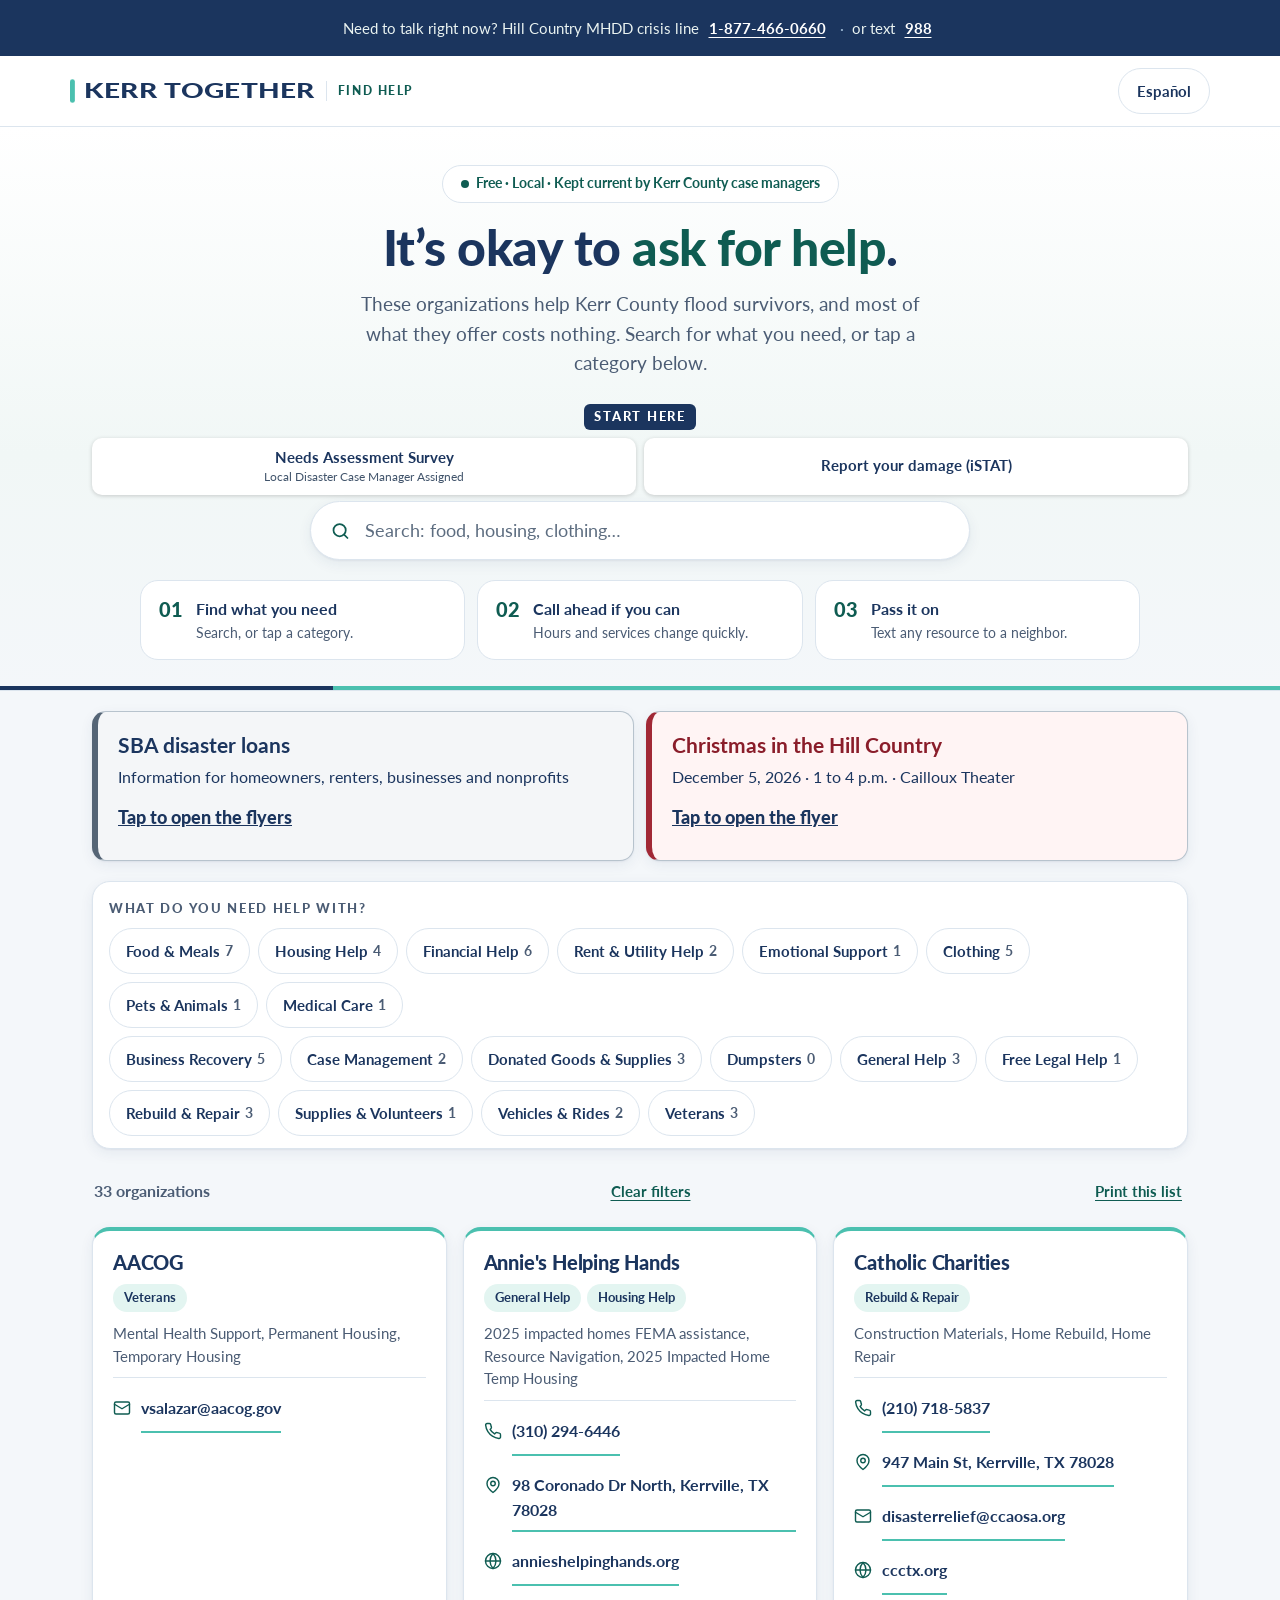
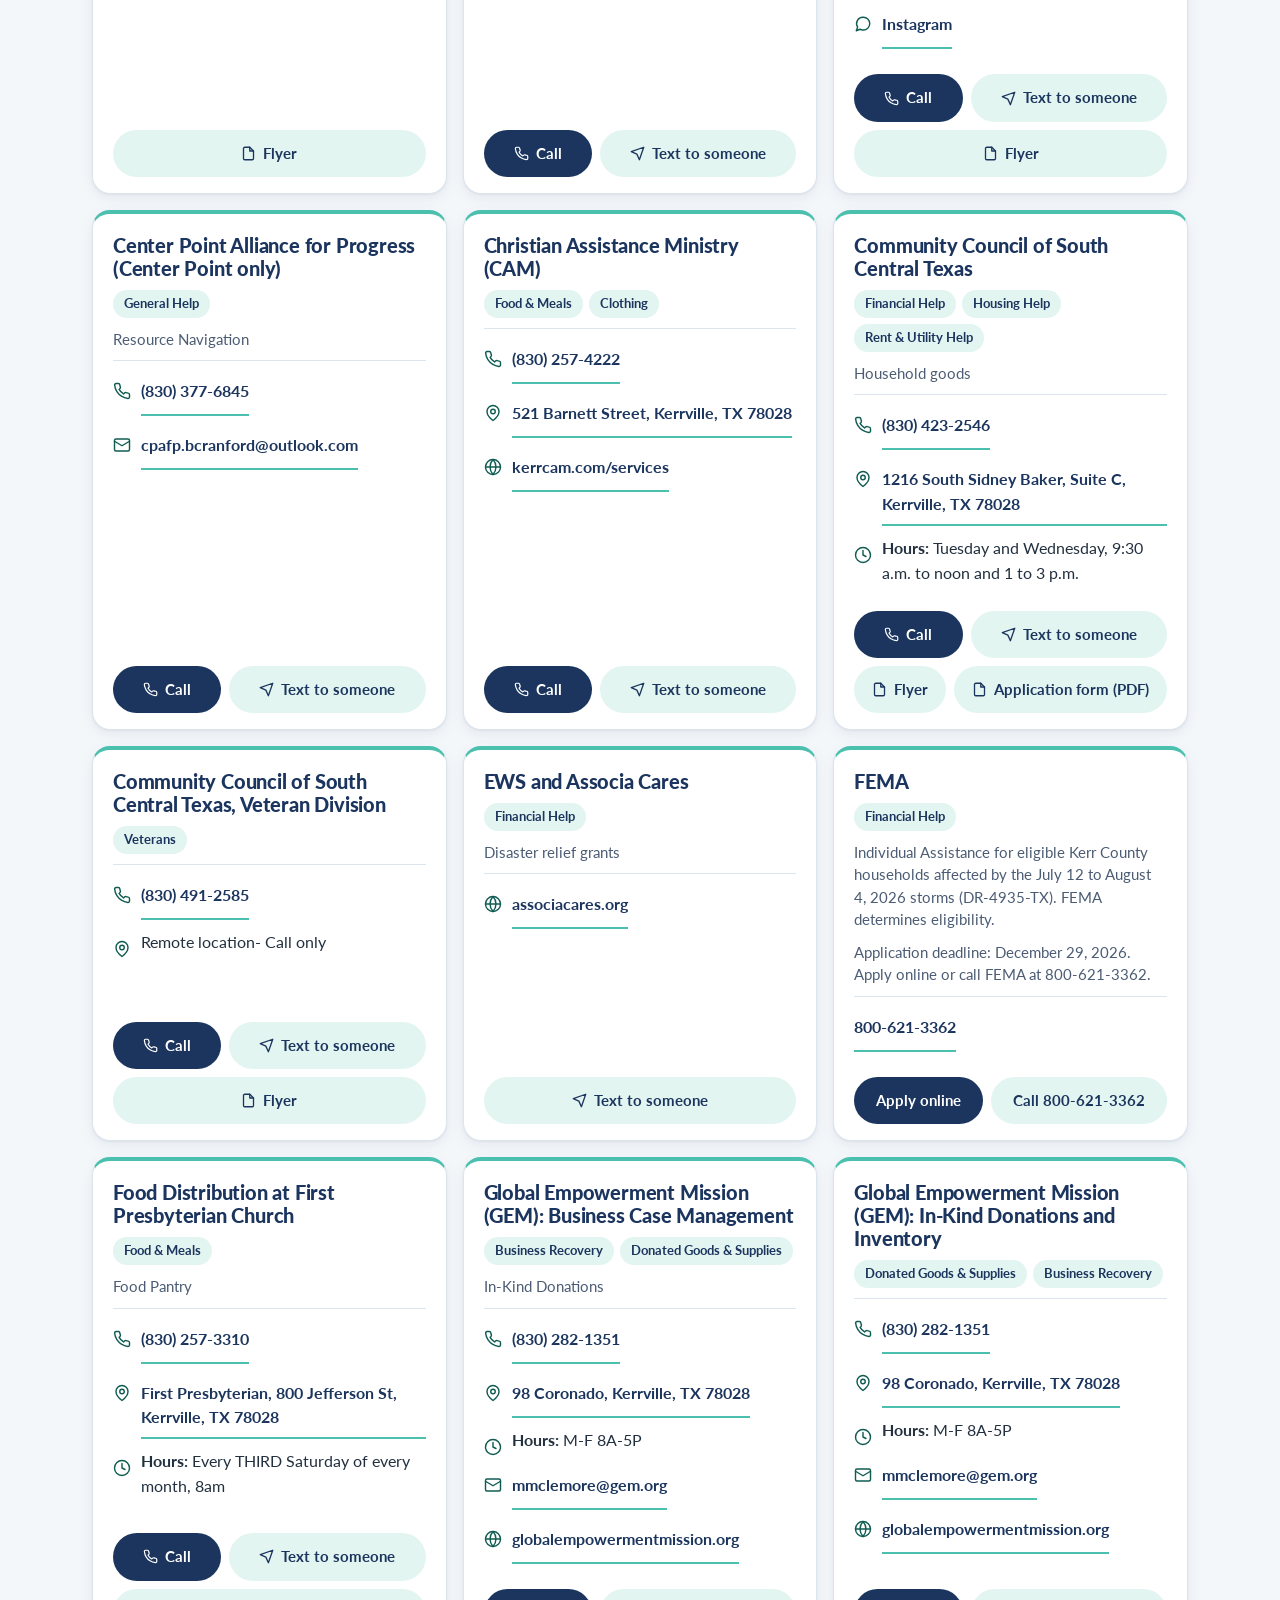
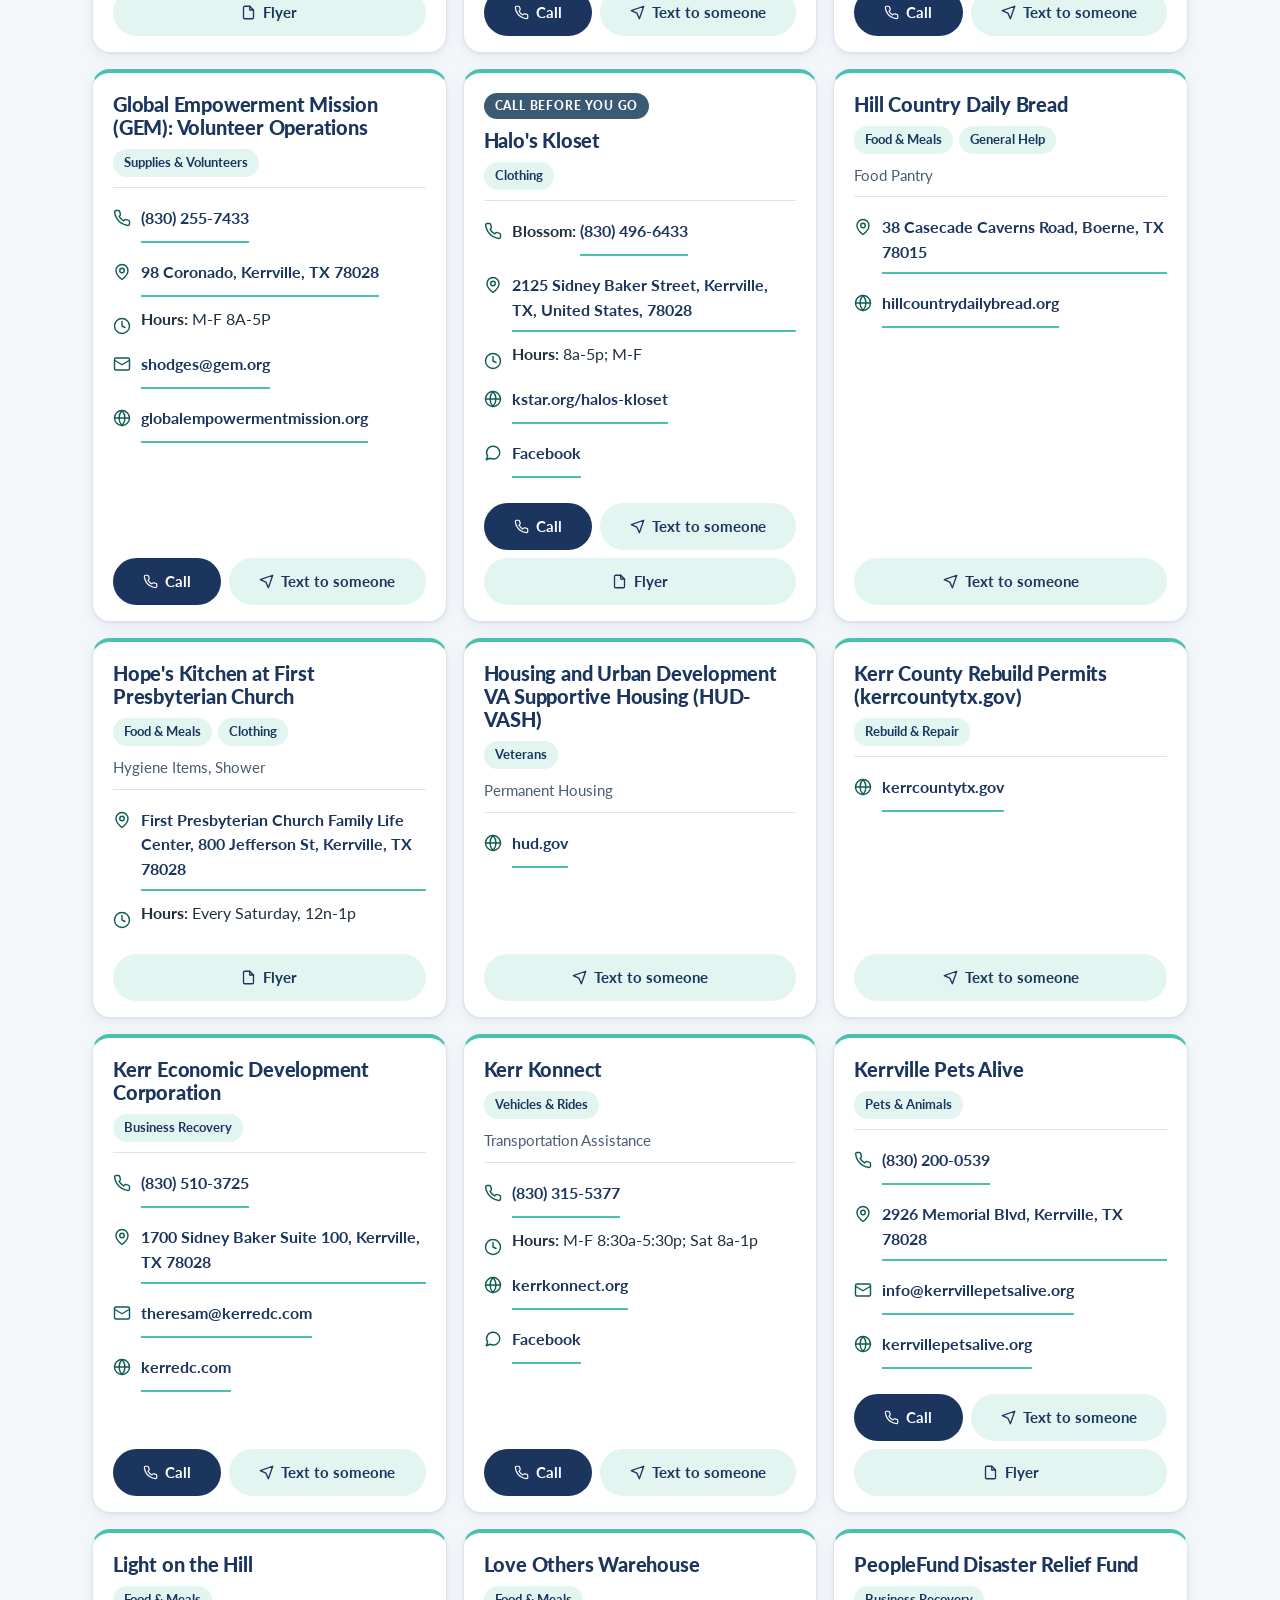
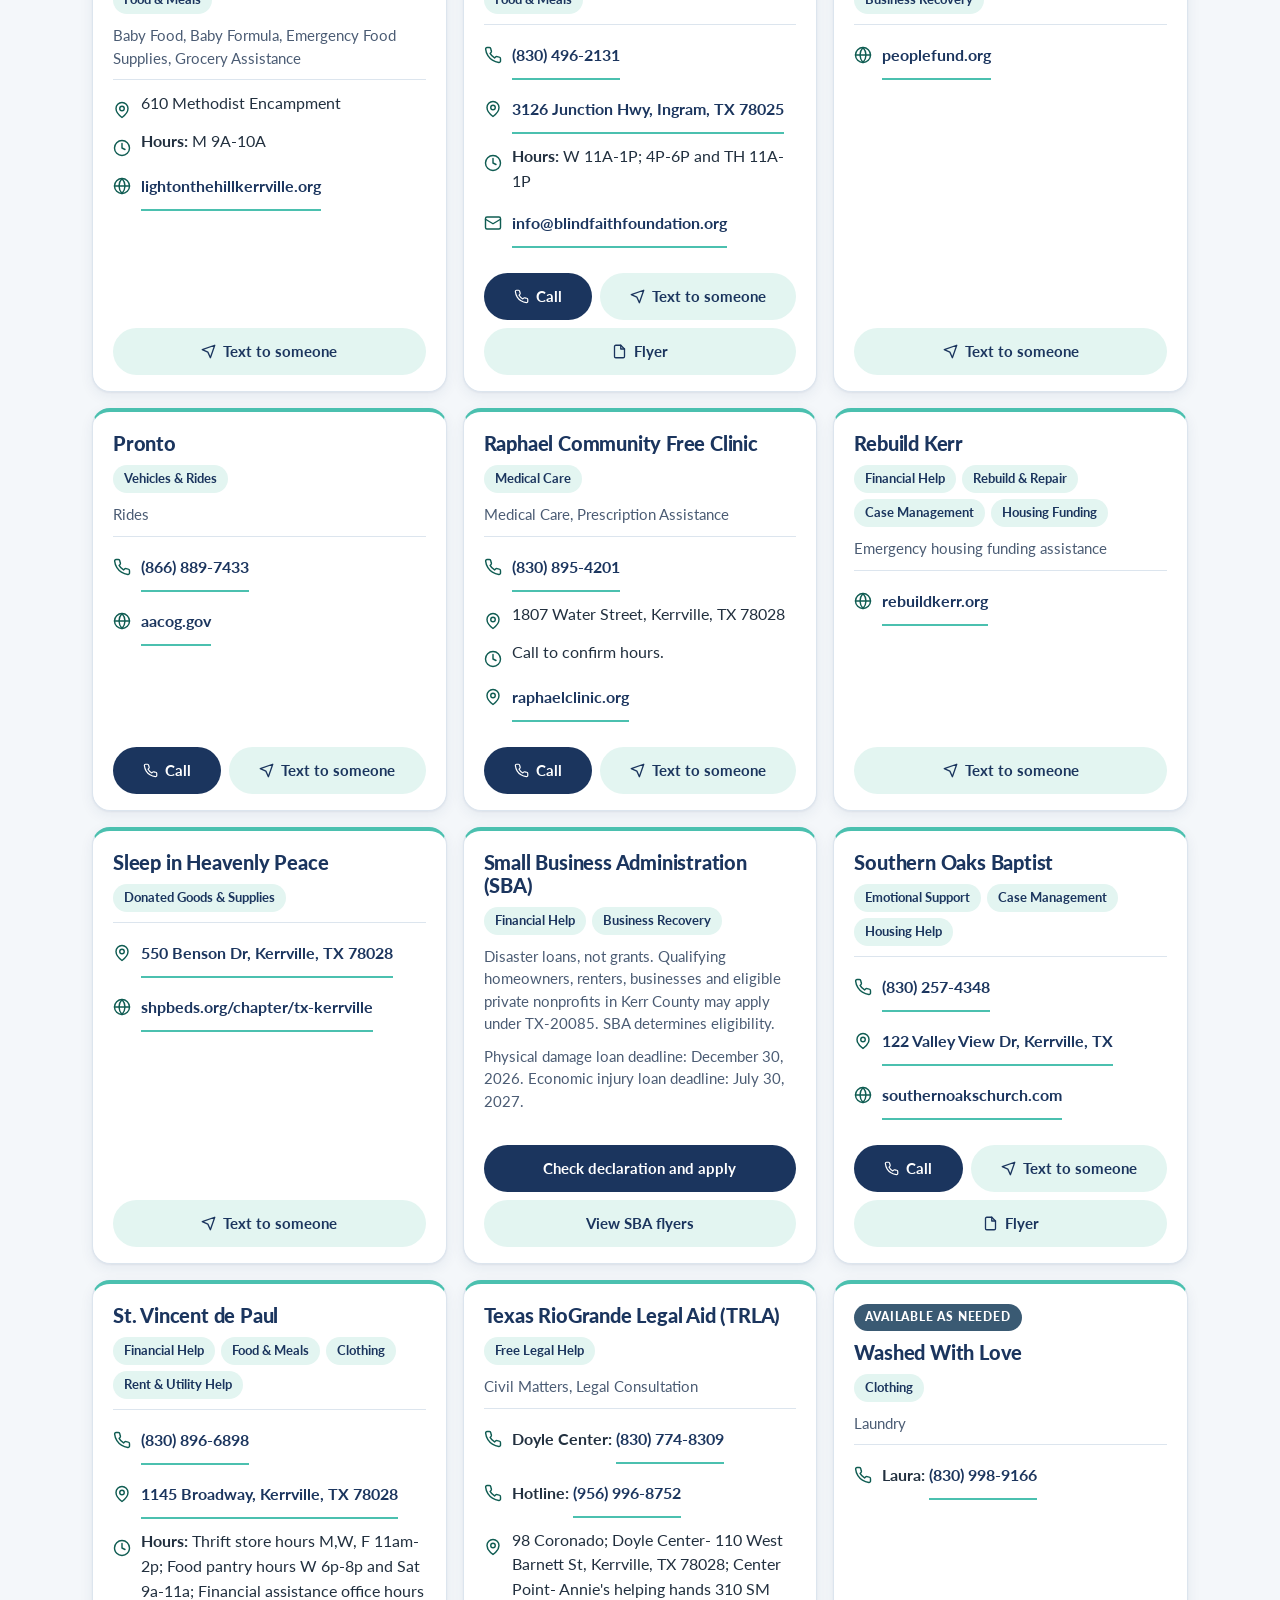
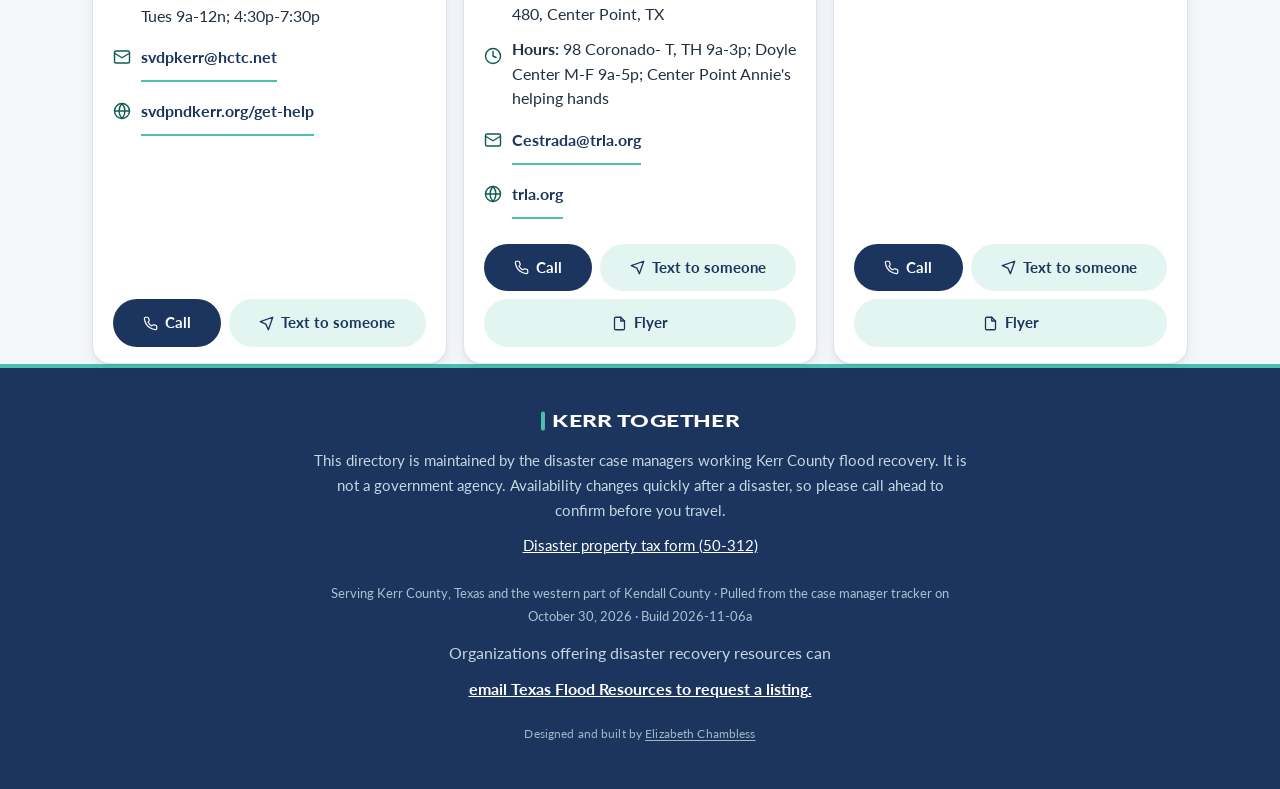
==== commit 9c741034: "Add FEMA information and reviewed SBA and Christmas flyers Implement Elizabeth's explicit November6 " ====
--- a/index.html
+++ b/index.html
@@ -18,7 +18,7 @@
 <link rel="preconnect" href="https://fonts.googleapis.com">
 <link rel="preconnect" href="https://fonts.gstatic.com" crossorigin>
 <link href="https://fonts.googleapis.com/css2?family=Lato:wght@400;700;900&amp;display=swap" rel="stylesheet" media="print" onload="this.media='all'">
-<script type="application/ld+json">{"@context": "https://schema.org", "@graph": [{"@type": "WebSite", "name": "Kerr County Flood Help Finder", "inLanguage": ["en", "es"], "description": "Free, local flood recovery help for Kerr County and western Kendall County, Texas."}, {"@type": "ItemList", "name": "Kerr County flood recovery resources", "numberOfItems": 31, "itemListElement": [{"@type": "ListItem", "position": 1, "item": {"@type": "Organization", "name": "AACOG", "email": "vsalazar@aacog.gov"}}, {"@type": "ListItem", "position": 2, "item": {"@type": "Organization", "name": "Annie's Helping Hands", "telephone": "(310) 294-6446", "address": "98 Coronado Dr North, Kerrville, TX 78028", "url": "http://annieshelpinghands.org/"}}, {"@type": "ListItem", "position": 3, "item": {"@type": "Organization", "name": "Catholic Charities", "telephone": "(210) 718-5837", "address": "947 Main St, Kerrville, TX 78028", "url": "https://ccctx.org/", "email": "disasterrelief@ccaosa.org"}}, {"@type": "ListItem", "position": 4, "item": {"@type": "Organization", "name": "Center Point Alliance for Progress (Center Point only)", "telephone": "(830) 377-6845", "email": "cpafp.bcranford@outlook.com"}}, {"@type": "ListItem", "position": 5, "item": {"@type": "Organization", "name": "Christian Assistance Ministry (CAM)", "telephone": "(830) 257-4222", "address": "521 Barnett Street, Kerrville, TX 78028", "url": "https://kerrcam.com/services"}}, {"@type": "ListItem", "position": 6, "item": {"@type": "Organization", "name": "Community Council of South Central Texas", "telephone": "(830) 423-2546", "address": "1216 South Sidney Baker, Suite C, Kerrville, TX 78028"}}, {"@type": "ListItem", "position": 7, "item": {"@type": "Organization", "name": "Community Council of South Central Texas, Veteran Division", "telephone": "(830) 491-2585"}}, {"@type": "ListItem", "position": 8, "item": {"@type": "Organization", "name": "EWS and Associa Cares", "url": "https://associacares.org/request-assistance"}}, {"@type": "ListItem", "position": 9, "item": {"@type": "Organization", "name": "Food Distribution at First Presbyterian Church", "telephone": "(830) 257-3310", "address": "First Presbyterian, 800 Jefferson St, Kerrville, TX 78028"}}, {"@type": "ListItem", "position": 10, "item": {"@type": "Organization", "name": "Global Empowerment Mission (GEM): Business Case Management", "telephone": "(830) 282-1351", "address": "98 Coronado, Kerrville, TX 78028", "url": "https://www.globalempowermentmission.org/mission/texas-flooding/", "email": "mmclemore@gem.org"}}, {"@type": "ListItem", "position": 11, "item": {"@type": "Organization", "name": "Global Empowerment Mission (GEM): In-Kind Donations and Inventory", "telephone": "(830) 282-1351", "address": "98 Coronado, Kerrville, TX 78028", "url": "https://www.globalempowermentmission.org/mission/texas-flooding/", "email": "mmclemore@gem.org"}}, {"@type": "ListItem", "position": 12, "item": {"@type": "Organization", "name": "Global Empowerment Mission (GEM): Volunteer Operations", "telephone": "(830) 255-7433", "address": "98 Coronado, Kerrville, TX 78028", "url": "https://www.globalempowermentmission.org/mission/texas-flooding/", "email": "shodges@gem.org"}}, {"@type": "ListItem", "position": 13, "item": {"@type": "Organization", "name": "Halo's Kloset", "telephone": "(830) 496-6433", "address": "2125 Sidney Baker Street, Kerrville, TX, United States, 78028", "url": "https://www.kstar.org/halos-kloset/"}}, {"@type": "ListItem", "position": 14, "item": {"@type": "Organization", "name": "Hill Country Daily Bread", "address": "38 Casecade Caverns Road, Boerne, TX 78015", "url": "http://hillcountrydailybread.org/"}}, {"@type": "ListItem", "position": 15, "item": {"@type": "Organization", "name": "Hope's Kitchen at First Presbyterian Church", "address": "First Presbyterian Church Family Life Center, 800 Jefferson St, Kerrville, TX 78028"}}, {"@type": "ListItem", "position": 16, "item": {"@type": "Organization", "name": "Housing and Urban Development VA Supportive Housing (HUD-VASH)", "url": "https://www.hud.gov/helping-americans/housing-choice-vouchers-homeless-veterans"}}, {"@type": "ListItem", "position": 17, "item": {"@type": "Organization", "name": "Kerr County Rebuild Permits (kerrcountytx.gov)", "url": "https://www.kerrcountytx.gov/kerr-county-all-departments/kerr-county-engineer/kerr-county-engineer-subpage-draft"}}, {"@type": "ListItem", "position": 18, "item": {"@type": "Organization", "name": "Kerr Economic Development Corporation", "telephone": "(830) 510-3725", "address": "1700 Sidney Baker Suite 100, Kerrville, TX 78028", "url": "http://www.kerredc.com/", "email": "theresam@kerredc.com"}}, {"@type": "ListItem", "position": 19, "item": {"@type": "Organization", "name": "Kerr Konnect", "telephone": "(830) 315-5377", "url": "https://kerrkonnect.org/"}}, {"@type": "ListItem", "position": 20, "item": {"@type": "Organization", "name": "Kerrville Pets Alive", "telephone": "(830) 200-0539", "address": "2926 Memorial Blvd, Kerrville, TX 78028", "url": "https://kerrvillepetsalive.org/", "email": "info@kerrvillepetsalive.org"}}, {"@type": "ListItem", "position": 21, "item": {"@type": "Organization", "name": "Light on the Hill", "url": "https://www.lightonthehillkerrville.org/food-relief.html"}}, {"@type": "ListItem", "position": 22, "item": {"@type": "Organization", "name": "Love Others Warehouse", "telephone": "(830) 496-2131", "address": "3126 Junction Hwy, Ingram, TX 78025", "email": "info@blindfaithfoundation.org"}}, {"@type": "ListItem", "position": 23, "item": {"@type": "Organization", "name": "PeopleFund Disaster Relief Fund", "url": "https://peoplefund.org/disaster-relief-loans-for-texas-small-businesses/"}}, {"@type": "ListItem", "position": 24, "item": {"@type": "Organization", "name": "Pronto", "telephone": "(866) 889-7433", "url": "https://aacog.gov/resident-services/transportation-services/"}}, {"@type": "ListItem", "position": 25, "item": {"@type": "Organization", "name": "Raphael Community Free Clinic", "telephone": "(830) 895-4201", "address": "1807 Water Street, Kerrville, TX 78028", "url": "https://raphaelclinic.org/"}}, {"@type": "ListItem", "position": 26, "item": {"@type": "Organization", "name": "Rebuild Kerr", "url": "https://rebuildkerr.org/"}}, {"@type": "ListItem", "position": 27, "item": {"@type": "Organization", "name": "Sleep in Heavenly Peace", "address": "550 Benson Dr, Kerrville, TX 78028", "url": "https://shpbeds.org/chapter/tx-kerrville/"}}, {"@type": "ListItem", "position": 28, "item": {"@type": "Organization", "name": "Southern Oaks Baptist", "telephone": "(830) 257-4348", "address": "122 Valley View Dr, Kerrville, TX", "url": "https://southernoakschurch.com/"}}, {"@type": "ListItem", "position": 29, "item": {"@type": "Organization", "name": "St. Vincent de Paul", "telephone": "(830) 896-6898", "address": "1145 Broadway, Kerrville, TX 78028", "url": "https://svdpndkerr.org/get-help", "email": "svdpkerr@hctc.net"}}, {"@type": "ListItem", "position": 30, "item": {"@type": "Organization", "name": "Texas RioGrande Legal Aid (TRLA)", "telephone": "(830) 774-8309", "url": "https://www.trla.org/", "email": "Cestrada@trla.org"}}, {"@type": "ListItem", "position": 31, "item": {"@type": "Organization", "name": "Washed With Love", "telephone": "(830) 998-9166"}}]}]}</script>
+<script type="application/ld+json">{"@context": "https://schema.org", "@graph": [{"@type": "WebSite", "name": "Kerr County Flood Help Finder", "inLanguage": ["en", "es"], "description": "Free, local flood recovery help for Kerr County and western Kendall County, Texas."}, {"@type": "ItemList", "name": "Kerr County flood recovery resources", "numberOfItems": 33, "itemListElement": [{"@type": "ListItem", "position": 1, "item": {"@type": "Organization", "name": "AACOG", "email": "vsalazar@aacog.gov"}}, {"@type": "ListItem", "position": 2, "item": {"@type": "Organization", "name": "Annie's Helping Hands", "telephone": "(310) 294-6446", "address": "98 Coronado Dr North, Kerrville, TX 78028", "url": "http://annieshelpinghands.org/"}}, {"@type": "ListItem", "position": 3, "item": {"@type": "Organization", "name": "Catholic Charities", "telephone": "(210) 718-5837", "address": "947 Main St, Kerrville, TX 78028", "url": "https://ccctx.org/", "email": "disasterrelief@ccaosa.org"}}, {"@type": "ListItem", "position": 4, "item": {"@type": "Organization", "name": "Center Point Alliance for Progress (Center Point only)", "telephone": "(830) 377-6845", "email": "cpafp.bcranford@outlook.com"}}, {"@type": "ListItem", "position": 5, "item": {"@type": "Organization", "name": "Christian Assistance Ministry (CAM)", "telephone": "(830) 257-4222", "address": "521 Barnett Street, Kerrville, TX 78028", "url": "https://kerrcam.com/services"}}, {"@type": "ListItem", "position": 6, "item": {"@type": "Organization", "name": "Community Council of South Central Texas", "telephone": "(830) 423-2546", "address": "1216 South Sidney Baker, Suite C, Kerrville, TX 78028"}}, {"@type": "ListItem", "position": 7, "item": {"@type": "Organization", "name": "Community Council of South Central Texas, Veteran Division", "telephone": "(830) 491-2585"}}, {"@type": "ListItem", "position": 8, "item": {"@type": "Organization", "name": "EWS and Associa Cares", "url": "https://associacares.org/request-assistance"}}, {"@type": "ListItem", "position": 9, "item": {"@type": "Organization", "name": "FEMA", "url": "https://www.disasterassistance.gov/", "telephone": "800-621-3362"}}, {"@type": "ListItem", "position": 10, "item": {"@type": "Organization", "name": "Food Distribution at First Presbyterian Church", "telephone": "(830) 257-3310", "address": "First Presbyterian, 800 Jefferson St, Kerrville, TX 78028"}}, {"@type": "ListItem", "position": 11, "item": {"@type": "Organization", "name": "Global Empowerment Mission (GEM): Business Case Management", "telephone": "(830) 282-1351", "address": "98 Coronado, Kerrville, TX 78028", "url": "https://www.globalempowermentmission.org/mission/texas-flooding/", "email": "mmclemore@gem.org"}}, {"@type": "ListItem", "position": 12, "item": {"@type": "Organization", "name": "Global Empowerment Mission (GEM): In-Kind Donations and Inventory", "telephone": "(830) 282-1351", "address": "98 Coronado, Kerrville, TX 78028", "url": "https://www.globalempowermentmission.org/mission/texas-flooding/", "email": "mmclemore@gem.org"}}, {"@type": "ListItem", "position": 13, "item": {"@type": "Organization", "name": "Global Empowerment Mission (GEM): Volunteer Operations", "telephone": "(830) 255-7433", "address": "98 Coronado, Kerrville, TX 78028", "url": "https://www.globalempowermentmission.org/mission/texas-flooding/", "email": "shodges@gem.org"}}, {"@type": "ListItem", "position": 14, "item": {"@type": "Organization", "name": "Halo's Kloset", "telephone": "(830) 496-6433", "address": "2125 Sidney Baker Street, Kerrville, TX, United States, 78028", "url": "https://www.kstar.org/halos-kloset/"}}, {"@type": "ListItem", "position": 15, "item": {"@type": "Organization", "name": "Hill Country Daily Bread", "address": "38 Casecade Caverns Road, Boerne, TX 78015", "url": "http://hillcountrydailybread.org/"}}, {"@type": "ListItem", "position": 16, "item": {"@type": "Organization", "name": "Hope's Kitchen at First Presbyterian Church", "address": "First Presbyterian Church Family Life Center, 800 Jefferson St, Kerrville, TX 78028"}}, {"@type": "ListItem", "position": 17, "item": {"@type": "Organization", "name": "Housing and Urban Development VA Supportive Housing (HUD-VASH)", "url": "https://www.hud.gov/helping-americans/housing-choice-vouchers-homeless-veterans"}}, {"@type": "ListItem", "position": 18, "item": {"@type": "Organization", "name": "Kerr County Rebuild Permits (kerrcountytx.gov)", "url": "https://www.kerrcountytx.gov/kerr-county-all-departments/kerr-county-engineer/kerr-county-engineer-subpage-draft"}}, {"@type": "ListItem", "position": 19, "item": {"@type": "Organization", "name": "Kerr Economic Development Corporation", "telephone": "(830) 510-3725", "address": "1700 Sidney Baker Suite 100, Kerrville, TX 78028", "url": "http://www.kerredc.com/", "email": "theresam@kerredc.com"}}, {"@type": "ListItem", "position": 20, "item": {"@type": "Organization", "name": "Kerr Konnect", "telephone": "(830) 315-5377", "url": "https://kerrkonnect.org/"}}, {"@type": "ListItem", "position": 21, "item": {"@type": "Organization", "name": "Kerrville Pets Alive", "telephone": "(830) 200-0539", "address": "2926 Memorial Blvd, Kerrville, TX 78028", "url": "https://kerrvillepetsalive.org/", "email": "info@kerrvillepetsalive.org"}}, {"@type": "ListItem", "position": 22, "item": {"@type": "Organization", "name": "Light on the Hill", "url": "https://www.lightonthehillkerrville.org/food-relief.html"}}, {"@type": "ListItem", "position": 23, "item": {"@type": "Organization", "name": "Love Others Warehouse", "telephone": "(830) 496-2131", "address": "3126 Junction Hwy, Ingram, TX 78025", "email": "info@blindfaithfoundation.org"}}, {"@type": "ListItem", "position": 24, "item": {"@type": "Organization", "name": "PeopleFund Disaster Relief Fund", "url": "https://peoplefund.org/disaster-relief-loans-for-texas-small-businesses/"}}, {"@type": "ListItem", "position": 25, "item": {"@type": "Organization", "name": "Pronto", "telephone": "(866) 889-7433", "url": "https://aacog.gov/resident-services/transportation-services/"}}, {"@type": "ListItem", "position": 26, "item": {"@type": "Organization", "name": "Raphael Community Free Clinic", "telephone": "(830) 895-4201", "address": "1807 Water Street, Kerrville, TX 78028", "url": "https://raphaelclinic.org/"}}, {"@type": "ListItem", "position": 27, "item": {"@type": "Organization", "name": "Rebuild Kerr", "url": "https://rebuildkerr.org/"}}, {"@type": "ListItem", "position": 28, "item": {"@type": "Organization", "name": "Sleep in Heavenly Peace", "address": "550 Benson Dr, Kerrville, TX 78028", "url": "https://shpbeds.org/chapter/tx-kerrville/"}}, {"@type": "ListItem", "position": 29, "item": {"@type": "Organization", "name": "Small Business Administration (SBA)", "url": "https://lending.sba.gov/search-disaster/?disaster=TX-20085"}}, {"@type": "ListItem", "position": 30, "item": {"@type": "Organization", "name": "Southern Oaks Baptist", "telephone": "(830) 257-4348", "address": "122 Valley View Dr, Kerrville, TX", "url": "https://southernoakschurch.com/"}}, {"@type": "ListItem", "position": 31, "item": {"@type": "Organization", "name": "St. Vincent de Paul", "telephone": "(830) 896-6898", "address": "1145 Broadway, Kerrville, TX 78028", "url": "https://svdpndkerr.org/get-help", "email": "svdpkerr@hctc.net"}}, {"@type": "ListItem", "position": 32, "item": {"@type": "Organization", "name": "Texas RioGrande Legal Aid (TRLA)", "telephone": "(830) 774-8309", "url": "https://www.trla.org/", "email": "Cestrada@trla.org"}}, {"@type": "ListItem", "position": 33, "item": {"@type": "Organization", "name": "Washed With Love", "telephone": "(830) 998-9166"}}]}]}</script>
 <style>
 :root{
   --navy:#1B355E; --navy-2:#2B4770; --teal:#4BC0AF; --teal-ink:#0F5C52; --teal-soft:#E3F5F1;
@@ -221,6 +221,10 @@
 @media print{.popupthumb{display:none!important}}
 
 
+
+/* November 6 public flyer dialogs: tap to open; fixed, separate exits. */
+.call-launchers{max-width:1140px;margin:20px auto;padding:0 22px;display:grid;gap:12px;grid-template-columns:1fr 1fr}.call-launchers[hidden],.call-launch[hidden]{display:none!important}.call-launch{display:flex;align-items:center;gap:14px;padding:20px;background:#f4f6f8;border:1px solid #b7c3cd;border-left:6px solid #556576;border-radius:14px;text-decoration:none;min-width:0;box-shadow:var(--sh1)}.call-launch b{display:block;font-size:21px;line-height:1.25}.call-launch .call-meta{display:block;font-size:16px;margin:6px 0}.call-launch .call-cta{display:inline-flex;align-items:center;min-height:44px;font-weight:900;text-decoration:underline}.call-launch.christmas{border-left-color:#a12835;background:#fff4f4}.call-launch.christmas b{color:#8a1d2a}.call-launch:hover{box-shadow:var(--sh2)}
+.call-dialog:not([open]){display:none!important}.call-dialog{--flyer-gap:max(12px,env(safe-area-inset-top),env(safe-area-inset-bottom),env(safe-area-inset-left),env(safe-area-inset-right));position:fixed;inset:auto;margin:0;left:calc(var(--flyer-left,0px) + var(--flyer-vw,100vw)/2);top:calc(var(--flyer-top,0px) + var(--flyer-gap));transform:translateX(-50%);width:min(760px,calc(var(--flyer-vw,100vw) - 2*var(--flyer-gap)));height:min(1000px,calc(var(--flyer-vh,100svh) - 2*var(--flyer-gap)));max-width:none;max-height:none;padding:0;border:2px solid #1b355e;border-radius:14px;background:white;color:#1b355e;overflow:hidden;box-shadow:0 24px 80px #071b2459}.call-dialog[open]{display:grid;grid-template-rows:auto minmax(0,1fr) auto}.call-dialog::backdrop{background:#0b1d2bc2}.call-dialog .call-header{display:flex;justify-content:flex-end;padding:8px 12px;background:#1b355e}.call-dialog .call-header h2{position:absolute;width:1px;height:1px;overflow:hidden;clip-path:inset(50%);white-space:nowrap}.call-exit{min-height:48px;padding:10px 14px;border:2px solid #1b355e;border-radius:7px;background:#fff;color:#1b355e;font:inherit;font-size:16px;font-weight:700;cursor:pointer;min-width:0;max-width:100%;white-space:normal;overflow-wrap:anywhere}.call-scroll{min-height:0;overflow:auto;overscroll-behavior:contain;padding:16px;-webkit-overflow-scrolling:touch;background:#f5f8fa}.call-scroll img{display:block;width:100%;height:auto;margin:14px 0;border:1px solid #dce6e2}.call-scroll p,.call-scroll li{font-size:16px;line-height:1.5;margin:8px 0;overflow-wrap:anywhere}.call-scroll h3{margin:16px 0 8px}.call-scroll ul{padding-left:22px}.call-scroll a{display:inline-flex;align-items:center;min-height:44px;padding:6px 0;color:#145f70;text-decoration:underline;overflow-wrap:anywhere}.call-footer{padding:8px 12px;background:#fff;border-top:1px solid #dce3eb}.call-footer button{width:100%;background:#1b355e;color:#fff}.call-exit:focus-visible,.call-scroll a:focus-visible{outline:3px solid #126b60;outline-offset:2px}.call-header .call-exit:focus-visible{outline-color:#fff}html[lang=en] .call-es,html[lang=es] .call-en{display:none}.call-image-failure{padding:8px;border:1px solid #a12835}.org-submit{max-width:720px;margin:12px auto;font-size:16px}.org-submit a{display:inline-block;min-height:44px;padding:8px 4px;font-weight:700}.call-after-deadline{display:none}@media(max-width:700px){.call-launchers{grid-template-columns:1fr}}@media print{.call-dialog,.call-launchers{display:none!important}}
 </style>
 </head>
 <body>
@@ -275,16 +279,19 @@
   </div>
 </section>
 
+<section class="call-launchers" aria-label="Flyers" data-aria-en="Flyers" data-aria-es="Volantes"><a id="sba-open" class="call-launch" href="flyers/sba-disaster-loans.html" data-dialog="sba-dialog"><span><b><span class="i18n" data-en="SBA disaster loans" data-es="Préstamos por desastre de la SBA">SBA disaster loans</span></b><span class="call-meta"><span class="i18n" data-en="Information for homeowners, renters, businesses and nonprofits" data-es="Información para propietarios, inquilinos, empresas y organizaciones sin fines de lucro">Information for homeowners, renters, businesses and nonprofits</span></span><span class="call-cta"><span class="i18n" data-en="Tap to open the flyers" data-es="Toque para abrir los volantes">Tap to open the flyers</span></span></span></a><a id="christmas-open" class="call-launch christmas" href="flyers/christmas-in-the-hill-country.html" data-dialog="christmas-dialog" data-ends="2026-12-05"><span><b><span class="i18n" data-en="Christmas in the Hill Country" data-es="Navidad en Hill Country">Christmas in the Hill Country</span></b><span class="call-meta"><span class="i18n" data-en="December 5, 2026 · 1 to 4 p.m. · Cailloux Theater" data-es="5 de diciembre de 2026 · 1 a 4 p. m. · Cailloux Theater">December 5, 2026 · 1 to 4 p.m. · Cailloux Theater</span></span><span class="call-cta"><span class="i18n" data-en="Tap to open the flyer" data-es="Toque para abrir el volante">Tap to open the flyer</span></span></span></a></section>
+<dialog id="sba-dialog" class="call-dialog" aria-labelledby="sba-title"><header class="call-header"><h2 id="sba-title"><span class="i18n" data-en="SBA disaster loan flyers" data-es="Volantes de préstamos por desastre de la SBA">SBA disaster loan flyers</span></h2><button class="call-exit" data-close type="button"><span class="i18n" data-en="Close flyer" data-es="Cerrar volante">Close flyer</span></button></header><div class="call-scroll"><h3><span class="i18n" data-en="SBA disaster loan information" data-es="Información sobre préstamos por desastre de la SBA">SBA disaster loan information</span></h3><div class="call-en"><img class="call-full-flyer" data-src="flyers/sba-homeowners-en.png" width="1391" height="1800" alt="Complete SBA homeowners and renters flyer in English"><a class="act" href="flyers/sba-homeowners-en.pdf"><span class="i18n" data-en="Open original flyer PDF" data-es="Abrir PDF original del volante">Open original flyer PDF</span></a> <a class="act" href="flyers/sba-homeowners-en.pdf" download="sba-homeowners-en.pdf" aria-label="Download Open original flyer PDF" data-aria-en="Download Open original flyer PDF" data-aria-es="Descargar Abrir PDF original del volante"><span class="i18n" data-en="Download PDF" data-es="Descargar PDF">Download PDF</span></a></div><div class="call-es"><img class="call-full-flyer" data-src="flyers/sba-homeowners-es.png" width="1391" height="1800" alt="Volante completo de la SBA para propietarios e inquilinos en español"><a class="act" href="flyers/sba-homeowners-es.pdf"><span class="i18n" data-en="Open original flyer PDF" data-es="Abrir PDF original del volante">Open original flyer PDF</span></a> <a class="act" href="flyers/sba-homeowners-es.pdf" download="sba-homeowners-es.pdf" aria-label="Download Open original flyer PDF" data-aria-en="Download Open original flyer PDF" data-aria-es="Descargar Abrir PDF original del volante"><span class="i18n" data-en="Download PDF" data-es="Descargar PDF">Download PDF</span></a></div><p><span class="i18n" data-en="Disaster loans, not grants. Qualifying homeowners, renters, businesses and eligible private nonprofits in Kerr County may apply under TX-20085. SBA determines eligibility." data-es="Préstamos por desastre, no subvenciones. Propietarios de vivienda, inquilinos, empresas y organizaciones privadas sin fines de lucro elegibles del condado de Kerr pueden solicitar bajo TX-20085. La SBA determina la elegibilidad.">Disaster loans, not grants. Qualifying homeowners, renters, businesses and eligible private nonprofits in Kerr County may apply under TX-20085. SBA determines eligibility.</span></p><p><span class="i18n" data-en="Physical damage loan deadline: December 30, 2026. Economic injury loan deadline: July 30, 2027." data-es="Fecha límite para préstamos por daños físicos: 30 de diciembre de 2026. Fecha límite para préstamos por perjuicio económico: 30 de julio de 2027.">Physical damage loan deadline: December 30, 2026. Economic injury loan deadline: July 30, 2027.</span></p><p><span class="i18n" data-en="These materials concern the 2026 declaration TX-20085. Check the official declaration for covered places and dates." data-es="Estos materiales corresponden a la declaración de 2026 TX-20085. Consulte la declaración oficial para ver los lugares y las fechas cubiertos.">These materials concern the 2026 declaration TX-20085. Check the official declaration for covered places and dates.</span></p><a class="act" href="https://lending.sba.gov/search-disaster/?disaster=TX-20085" target="_blank" rel="noopener"><span class="i18n" data-en="Check declaration and apply" data-es="Ver declaración y solicitar">Check declaration and apply</span></a><p><span class="i18n" data-en="Homeowners and renters may use an approved SBA loan to repair or replace disaster-damaged real estate and personal property. Loans must be repaid. Amounts and terms depend on SBA approval." data-es="Propietarios e inquilinos pueden usar un préstamo aprobado por la SBA para reparar o reemplazar bienes inmuebles y bienes personales dañados por el desastre. Los préstamos deben pagarse. Los montos y las condiciones dependen de la aprobación de la SBA.">Homeowners and renters may use an approved SBA loan to repair or replace disaster-damaged real estate and personal property. Loans must be repaid. Amounts and terms depend on SBA approval.</span></p><h3><span class="i18n" data-en="More original SBA flyers" data-es="Más volantes originales de la SBA">More original SBA flyers</span></h3><ul><li><a class="act" href="flyers/sba-fact-sheet-en.pdf"><span class="i18n" data-en="TX-20085 fact sheet (English)" data-es="Hoja informativa TX-20085 (inglés)">TX-20085 fact sheet (English)</span></a> <a class="act" href="flyers/sba-fact-sheet-en.pdf" download="sba-fact-sheet-en.pdf" aria-label="Download TX-20085 fact sheet (English)" data-aria-en="Download TX-20085 fact sheet (English)" data-aria-es="Descargar Hoja informativa TX-20085 (inglés)"><span class="i18n" data-en="Download PDF" data-es="Descargar PDF">Download PDF</span></a></li><li><a class="act" href="flyers/sba-fact-sheet-es.pdf"><span class="i18n" data-en="TX-20085 fact sheet (Spanish)" data-es="Hoja informativa TX-20085 (español)">TX-20085 fact sheet (Spanish)</span></a> <a class="act" href="flyers/sba-fact-sheet-es.pdf" download="sba-fact-sheet-es.pdf" aria-label="Download TX-20085 fact sheet (Spanish)" data-aria-en="Download TX-20085 fact sheet (Spanish)" data-aria-es="Descargar Hoja informativa TX-20085 (español)"><span class="i18n" data-en="Download PDF" data-es="Descargar PDF">Download PDF</span></a></li><li><a class="act" href="flyers/sba-businesses-en.pdf"><span class="i18n" data-en="Businesses and nonprofits (English)" data-es="Empresas y organizaciones sin fines de lucro (inglés)">Businesses and nonprofits (English)</span></a> <a class="act" href="flyers/sba-businesses-en.pdf" download="sba-businesses-en.pdf" aria-label="Download Businesses and nonprofits (English)" data-aria-en="Download Businesses and nonprofits (English)" data-aria-es="Descargar Empresas y organizaciones sin fines de lucro (inglés)"><span class="i18n" data-en="Download PDF" data-es="Descargar PDF">Download PDF</span></a></li><li><a class="act" href="flyers/sba-businesses-es.pdf"><span class="i18n" data-en="Businesses and nonprofits (Spanish)" data-es="Empresas y organizaciones sin fines de lucro (español)">Businesses and nonprofits (Spanish)</span></a> <a class="act" href="flyers/sba-businesses-es.pdf" download="sba-businesses-es.pdf" aria-label="Download Businesses and nonprofits (Spanish)" data-aria-en="Download Businesses and nonprofits (Spanish)" data-aria-es="Descargar Empresas y organizaciones sin fines de lucro (español)"><span class="i18n" data-en="Download PDF" data-es="Descargar PDF">Download PDF</span></a></li><li><a class="act" href="flyers/sba-economic-injury-en.pdf"><span class="i18n" data-en="Economic injury loans (English)" data-es="Préstamos por perjuicio económico (inglés)">Economic injury loans (English)</span></a> <a class="act" href="flyers/sba-economic-injury-en.pdf" download="sba-economic-injury-en.pdf" aria-label="Download Economic injury loans (English)" data-aria-en="Download Economic injury loans (English)" data-aria-es="Descargar Préstamos por perjuicio económico (inglés)"><span class="i18n" data-en="Download PDF" data-es="Descargar PDF">Download PDF</span></a></li><li><a class="act" href="flyers/sba-economic-injury-es.pdf"><span class="i18n" data-en="Economic injury loans (Spanish)" data-es="Préstamos por perjuicio económico (español)">Economic injury loans (Spanish)</span></a> <a class="act" href="flyers/sba-economic-injury-es.pdf" download="sba-economic-injury-es.pdf" aria-label="Download Economic injury loans (Spanish)" data-aria-en="Download Economic injury loans (Spanish)" data-aria-es="Descargar Préstamos por perjuicio económico (español)"><span class="i18n" data-en="Download PDF" data-es="Descargar PDF">Download PDF</span></a></li><li><a class="act" href="flyers/sba-mitigation-en.pdf"><span class="i18n" data-en="Mitigation projects (English)" data-es="Proyectos de mitigación (inglés)">Mitigation projects (English)</span></a> <a class="act" href="flyers/sba-mitigation-en.pdf" download="sba-mitigation-en.pdf" aria-label="Download Mitigation projects (English)" data-aria-en="Download Mitigation projects (English)" data-aria-es="Descargar Proyectos de mitigación (inglés)"><span class="i18n" data-en="Download PDF" data-es="Descargar PDF">Download PDF</span></a></li><li><a class="act" href="flyers/sba-and-fema-en.pdf"><span class="i18n" data-en="SBA loans and FEMA assistance (English)" data-es="Préstamos SBA y asistencia FEMA (inglés)">SBA loans and FEMA assistance (English)</span></a> <a class="act" href="flyers/sba-and-fema-en.pdf" download="sba-and-fema-en.pdf" aria-label="Download SBA loans and FEMA assistance (English)" data-aria-en="Download SBA loans and FEMA assistance (English)" data-aria-es="Descargar Préstamos SBA y asistencia FEMA (inglés)"><span class="i18n" data-en="Download PDF" data-es="Descargar PDF">Download PDF</span></a></li><li><a class="act" href="flyers/sba-benefits-es.pdf"><span class="i18n" data-en="Benefits of SBA loans (Spanish)" data-es="Beneficios de préstamos SBA (español)">Benefits of SBA loans (Spanish)</span></a> <a class="act" href="flyers/sba-benefits-es.pdf" download="sba-benefits-es.pdf" aria-label="Download Benefits of SBA loans (Spanish)" data-aria-en="Download Benefits of SBA loans (Spanish)" data-aria-es="Descargar Beneficios de préstamos SBA (español)"><span class="i18n" data-en="Download PDF" data-es="Descargar PDF">Download PDF</span></a></li></ul></div><footer class="call-footer"><button class="call-exit" data-return type="button"><span class="i18n" data-en="Return to resources" data-es="Volver a los recursos">Return to resources</span></button></footer></dialog>
+<dialog id="christmas-dialog" class="call-dialog" aria-labelledby="christmas-title"><header class="call-header"><h2 id="christmas-title"><span class="i18n" data-en="Christmas in the Hill Country flyer" data-es="Volante de Navidad en Hill Country">Christmas in the Hill Country flyer</span></h2><button class="call-exit" data-close type="button"><span class="i18n" data-en="Close flyer" data-es="Cerrar volante">Close flyer</span></button></header><div class="call-scroll"><h3><span class="i18n" data-en="Christmas in the Hill Country" data-es="Navidad en Hill Country">Christmas in the Hill Country</span></h3><p><span class="i18n" data-en="December 5, 2026, 1 to 4 p.m. Central. Cailloux Theater, 910 Main St., Kerrville." data-es="5 de diciembre de 2026, de 1 a 4 p. m., hora del centro. Cailloux Theater, 910 Main St., Kerrville.">December 5, 2026, 1 to 4 p.m. Central. Cailloux Theater, 910 Main St., Kerrville.</span></p><img class="call-full-flyer" data-src="flyers/christmas-in-the-hill-country.png" alt="Original Christmas in the Hill Country flyer. Event details are also written above in both languages." data-alt-en="Original Christmas in the Hill Country flyer. Event details are also written above in both languages." data-alt-es="Volante original de Navidad en Hill Country. Los detalles del evento también están escritos arriba en ambos idiomas."><p><span class="i18n" data-en="St. Peter’s Episcopal Church welcomes everyone for live music, crafts, holiday food and drinks. There will be a holiday ornament shop for families affected by flooding." data-es="La Iglesia Episcopal St. Peter’s invita a toda la comunidad a disfrutar de música en vivo, manualidades, comida y bebidas navideñas. Habrá una tienda de adornos navideños para las familias afectadas por las inundaciones.">St. Peter’s Episcopal Church welcomes everyone for live music, crafts, holiday food and drinks. There will be a holiday ornament shop for families affected by flooding.</span></p><p><span class="i18n" data-en="Flood-affected families can RSVP to request a free tabletop Christmas tree or wreath. A request does not guarantee availability." data-es="Las familias afectadas por las inundaciones pueden usar el formulario para solicitar un arbolito de mesa o una corona navideña sin costo. Una solicitud no garantiza la disponibilidad.">Flood-affected families can RSVP to request a free tabletop Christmas tree or wreath. A request does not guarantee availability.</span></p><a class="act" href="https://docs.google.com/forms/d/e/1FAIpQLSeaqMvBajDxD-vMENKTY3EVGuyDx3_5Un7Y9o-f98YGT7BZxw/viewform" target="_blank" rel="noopener"><span class="i18n" data-en="RSVP to request a tree or wreath" data-es="Solicitar arbolito o corona">RSVP to request a tree or wreath</span></a><a class="act" href="flyers/christmas-in-the-hill-country.png"><span class="i18n" data-en="Open original full flyer" data-es="Abrir volante original completo">Open original full flyer</span></a></div><footer class="call-footer"><button class="call-exit" data-return type="button"><span class="i18n" data-en="Return to resources" data-es="Volver a los recursos">Return to resources</span></button></footer></dialog>
 <main class="wrap" id="results">
   <div class="printonly"><span class="i18n" data-en="Kerr County flood help. Availability changes fast, please call ahead." data-es="Ayuda por la inundación del condado de Kerr. La disponibilidad cambia rápido, llame antes.">Kerr County flood help. Availability changes fast, please call ahead.</span> <span class="i18n" data-en="Hill Country MHDD crisis line" data-es="Línea de crisis de Hill Country MHDD">Hill Country MHDD crisis line</span> <span class="nb">1-877-466-0660</span>, <span class="i18n" data-en="or call or text" data-es="o llame o envíe un texto al">or call or text</span> <span class="nb">988</span>.</div>
   <div class="printonly"><span class="i18n" data-en="Start here:" data-es="Para empezar:">Start here:</span> <span class="i18n" data-en="Needs Assessment Survey: Local Disaster Case Manager Assigned" data-es="Encuesta de necesidades: Se le asigna un manejador de casos de desastre local">Needs Assessment Survey: Local Disaster Case Manager Assigned</span>: forms.connectivetx.org/376 &middot; <span class="i18n" data-en="Report your damage (iSTAT)" data-es="Reporte sus daños (iSTAT)">Report your damage (iSTAT)</span>: damage.tdem.texas.gov</div>
   <div class="filters">
     <div class="flabel"><span class="i18n" data-en="What do you need help with?" data-es="¿Con qué necesita ayuda?">What do you need help with?</span></div>
-    <div class="pills" id="pills" role="group" aria-label="Filter by category" data-aria-en="Filter by category" data-aria-es="Filtrar por categoría"><button class="pill" type="button" data-cat="FOOD" aria-pressed="false"><span class="i18n" data-en="Food &amp; Meals" data-es="Comida y despensa">Food &amp; Meals</span> <small>7</small></button><button class="pill" type="button" data-cat="TEMPORARY_SHELTER" aria-pressed="false"><span class="i18n" data-en="Housing Help" data-es="Ayuda con vivienda">Housing Help</span> <small>4</small></button><button class="pill" type="button" data-cat="FINANCIAL_ASSISTANCE" aria-pressed="false"><span class="i18n" data-en="Financial Help" data-es="Ayuda económica">Financial Help</span> <small>4</small></button><button class="pill" type="button" data-cat="RENT_UTILITY_ASSISTANCE" aria-pressed="false"><span class="i18n" data-en="Rent &amp; Utility Help" data-es="Ayuda con renta y servicios públicos">Rent &amp; Utility Help</span> <small>2</small></button><button class="pill" type="button" data-cat="MENTAL_HEALTH" aria-pressed="false"><span class="i18n" data-en="Emotional Support" data-es="Apoyo emocional">Emotional Support</span> <small>1</small></button><button class="pill" type="button" data-cat="CLOTHING" aria-pressed="false"><span class="i18n" data-en="Clothing" data-es="Ropa">Clothing</span> <small>5</small></button><button class="pill" type="button" data-cat="ANIMAL_ASSISTANCE" aria-pressed="false"><span class="i18n" data-en="Pets &amp; Animals" data-es="Mascotas y animales">Pets &amp; Animals</span> <small>1</small></button><button class="pill" type="button" data-cat="MEDICAL_ASSISTANCE" aria-pressed="false"><span class="i18n" data-en="Medical Care" data-es="Atención médica">Medical Care</span> <small>1</small></button></div>
-    <div class="pills" id="pills2" role="group" aria-label="Filter by category" data-aria-en="Filter by category" data-aria-es="Filtrar por categoría"><button class="pill" type="button" data-cat="BUSINESS_ASSISTANCE" aria-pressed="false"><span class="i18n" data-en="Business Recovery" data-es="Recuperación de negocios">Business Recovery</span> <small>4</small></button><button class="pill" type="button" data-cat="CASE_MANAGEMENT" aria-pressed="false"><span class="i18n" data-en="Case Management" data-es="Manejo de casos">Case Management</span> <small>2</small></button><button class="pill" type="button" data-cat="DONATIONS" aria-pressed="false"><span class="i18n" data-en="Donated Goods &amp; Supplies" data-es="Donaciones y suministros">Donated Goods &amp; Supplies</span> <small>3</small></button><button class="pill" type="button" data-cat="DUMPSTERS" aria-pressed="false"><span class="i18n" data-en="Dumpsters" data-es="Contenedores de basura">Dumpsters</span> <small>0</small></button><button class="pill" type="button" data-cat="GENERAL" aria-pressed="false"><span class="i18n" data-en="General Help" data-es="Ayuda general">General Help</span> <small>3</small></button><button class="pill" type="button" data-cat="LEGAL_AID" aria-pressed="false"><span class="i18n" data-en="Free Legal Help" data-es="Ayuda legal gratuita">Free Legal Help</span> <small>1</small></button><button class="pill" type="button" data-cat="REBUILD_REPAIR" aria-pressed="false"><span class="i18n" data-en="Rebuild &amp; Repair" data-es="Reconstrucción y reparación">Rebuild &amp; Repair</span> <small>3</small></button><button class="pill" type="button" data-cat="SUPPLY_VOLUNTEER_ASSISTANCE" aria-pressed="false"><span class="i18n" data-en="Supplies &amp; Volunteers" data-es="Suministros y voluntarios">Supplies &amp; Volunteers</span> <small>1</small></button><button class="pill" type="button" data-cat="VEHICLE_ASSISTANCE" aria-pressed="false"><span class="i18n" data-en="Vehicles &amp; Rides" data-es="Vehículos y transporte">Vehicles &amp; Rides</span> <small>2</small></button><button class="pill" type="button" data-cat="VETERAN_ASSISTANCE" aria-pressed="false"><span class="i18n" data-en="Veterans" data-es="Veteranos">Veterans</span> <small>3</small></button></div>
+    <div class="pills" id="pills" role="group" aria-label="Filter by category" data-aria-en="Filter by category" data-aria-es="Filtrar por categoría"><button class="pill" type="button" data-cat="FOOD" aria-pressed="false"><span class="i18n" data-en="Food &amp; Meals" data-es="Comida y despensa">Food &amp; Meals</span> <small>7</small></button><button class="pill" type="button" data-cat="TEMPORARY_SHELTER" aria-pressed="false"><span class="i18n" data-en="Housing Help" data-es="Ayuda con vivienda">Housing Help</span> <small>4</small></button><button class="pill" type="button" data-cat="FINANCIAL_ASSISTANCE" aria-pressed="false"><span class="i18n" data-en="Financial Help" data-es="Ayuda económica">Financial Help</span> <small>6</small></button><button class="pill" type="button" data-cat="RENT_UTILITY_ASSISTANCE" aria-pressed="false"><span class="i18n" data-en="Rent &amp; Utility Help" data-es="Ayuda con renta y servicios públicos">Rent &amp; Utility Help</span> <small>2</small></button><button class="pill" type="button" data-cat="MENTAL_HEALTH" aria-pressed="false"><span class="i18n" data-en="Emotional Support" data-es="Apoyo emocional">Emotional Support</span> <small>1</small></button><button class="pill" type="button" data-cat="CLOTHING" aria-pressed="false"><span class="i18n" data-en="Clothing" data-es="Ropa">Clothing</span> <small>5</small></button><button class="pill" type="button" data-cat="ANIMAL_ASSISTANCE" aria-pressed="false"><span class="i18n" data-en="Pets &amp; Animals" data-es="Mascotas y animales">Pets &amp; Animals</span> <small>1</small></button><button class="pill" type="button" data-cat="MEDICAL_ASSISTANCE" aria-pressed="false"><span class="i18n" data-en="Medical Care" data-es="Atención médica">Medical Care</span> <small>1</small></button></div>
+    <div class="pills" id="pills2" role="group" aria-label="Filter by category" data-aria-en="Filter by category" data-aria-es="Filtrar por categoría"><button class="pill" type="button" data-cat="BUSINESS_ASSISTANCE" aria-pressed="false"><span class="i18n" data-en="Business Recovery" data-es="Recuperación de negocios">Business Recovery</span> <small>5</small></button><button class="pill" type="button" data-cat="CASE_MANAGEMENT" aria-pressed="false"><span class="i18n" data-en="Case Management" data-es="Manejo de casos">Case Management</span> <small>2</small></button><button class="pill" type="button" data-cat="DONATIONS" aria-pressed="false"><span class="i18n" data-en="Donated Goods &amp; Supplies" data-es="Donaciones y suministros">Donated Goods &amp; Supplies</span> <small>3</small></button><button class="pill" type="button" data-cat="DUMPSTERS" aria-pressed="false"><span class="i18n" data-en="Dumpsters" data-es="Contenedores de basura">Dumpsters</span> <small>0</small></button><button class="pill" type="button" data-cat="GENERAL" aria-pressed="false"><span class="i18n" data-en="General Help" data-es="Ayuda general">General Help</span> <small>3</small></button><button class="pill" type="button" data-cat="LEGAL_AID" aria-pressed="false"><span class="i18n" data-en="Free Legal Help" data-es="Ayuda legal gratuita">Free Legal Help</span> <small>1</small></button><button class="pill" type="button" data-cat="REBUILD_REPAIR" aria-pressed="false"><span class="i18n" data-en="Rebuild &amp; Repair" data-es="Reconstrucción y reparación">Rebuild &amp; Repair</span> <small>3</small></button><button class="pill" type="button" data-cat="SUPPLY_VOLUNTEER_ASSISTANCE" aria-pressed="false"><span class="i18n" data-en="Supplies &amp; Volunteers" data-es="Suministros y voluntarios">Supplies &amp; Volunteers</span> <small>1</small></button><button class="pill" type="button" data-cat="VEHICLE_ASSISTANCE" aria-pressed="false"><span class="i18n" data-en="Vehicles &amp; Rides" data-es="Vehículos y transporte">Vehicles &amp; Rides</span> <small>2</small></button><button class="pill" type="button" data-cat="VETERAN_ASSISTANCE" aria-pressed="false"><span class="i18n" data-en="Veterans" data-es="Veteranos">Veterans</span> <small>3</small></button></div>
   </div>
   <div class="meta">
-    <div id="count" aria-live="polite">31 <span class="i18n" data-en="organizations" data-es="organizaciones">organizations</span></div>
+    <div id="count" aria-live="polite">33 <span class="i18n" data-en="organizations" data-es="organizaciones">organizations</span></div>
     <button class="clear" id="clearBtn" type="button"><span class="i18n" data-en="Clear filters" data-es="Borrar filtros">Clear filters</span></button>
     <button class="printbtn" id="printBtn" type="button" hidden><span class="i18n" data-en="Print this list" data-es="Imprimir esta lista">Print this list</span></button>
   </div>
@@ -298,6 +305,7 @@
 <article class="card" data-cats="FINANCIAL_ASSISTANCE TEMPORARY_SHELTER RENT_UTILITY_ASSISTANCE" data-text="community council of south central texas 1216 south sidney baker, suite c, kerrville, tx 78028 tuesday and wednesday, 9:30 a.m. to noon and 1 to 3 p.m. financial help housing help rent &amp; utility help money cash grant financial assistance funds bills pay dinero efectivo beca fondos ayuda economica pagar shelter housing hotel place to sleep homeless stay refugio vivienda alojamiento hotel dormir casa rent utilities electric water bill renta alquiler servicios luz agua recibo household goods" data-text-es="community council of south central texas martes y miercoles, de 9:30 a. m. al mediodia y de 1 a 3 p. m. 1216 south sidney baker, suite c, kerrville, tx 78028 ayuda economica ayuda con vivienda ayuda con renta y servicios publicos money cash grant financial assistance funds bills pay dinero efectivo beca fondos ayuda economica pagar shelter housing hotel place to sleep homeless stay refugio vivienda alojamiento hotel dormir casa rent utilities electric water bill renta alquiler servicios luz agua recibo articulos para el hogar"><h3>Community Council of South Central Texas</h3><div class="tags"><span class="tag"><span class="i18n" data-en="Financial Help" data-es="Ayuda económica">Financial Help</span></span><span class="tag"><span class="i18n" data-en="Housing Help" data-es="Ayuda con vivienda">Housing Help</span></span><span class="tag"><span class="i18n" data-en="Rent &amp; Utility Help" data-es="Ayuda con renta y servicios públicos">Rent &amp; Utility Help</span></span></div><p class="svc"><span class="i18n" data-en="Household goods" data-es="Artículos para el hogar">Household goods</span></p><ul class="contact"><li><svg class="ic" viewBox="0 0 24 24" fill="none" stroke="currentColor" stroke-width="1.9" stroke-linecap="round" stroke-linejoin="round" aria-hidden="true"><path d="M22 16.9v3a2 2 0 0 1-2.2 2 19.8 19.8 0 0 1-8.6-3 19.5 19.5 0 0 1-6-6 19.8 19.8 0 0 1-3-8.7A2 2 0 0 1 4.1 2h3a2 2 0 0 1 2 1.7c.13.96.36 1.9.7 2.8a2 2 0 0 1-.45 2.1L8.1 9.9a16 16 0 0 0 6 6l1.3-1.3a2 2 0 0 1 2.1-.45c.9.34 1.84.57 2.8.7A2 2 0 0 1 22 16.9z"/></svg><span><a href="tel:+18304232546">(830) 423-2546</a></span></li><li><svg class="ic" viewBox="0 0 24 24" fill="none" stroke="currentColor" stroke-width="1.9" stroke-linecap="round" stroke-linejoin="round" aria-hidden="true"><path d="M20 10c0 6-8 12-8 12s-8-6-8-12a8 8 0 0 1 16 0z"/><circle cx="12" cy="10" r="3"/></svg><span><a target="_blank" rel="noopener" href="https://maps.google.com/?q=1216%20South%20Sidney%20Baker%2C%20Suite%20C%2C%20Kerrville%2C%20TX%2078028">1216 South Sidney Baker, Suite C, Kerrville, TX 78028</a></span></li><li><svg class="ic" viewBox="0 0 24 24" fill="none" stroke="currentColor" stroke-width="1.9" stroke-linecap="round" stroke-linejoin="round" aria-hidden="true"><circle cx="12" cy="12" r="10"/><path d="M12 6v6l4 2"/></svg><span><b><span class="i18n" data-en="Hours" data-es="Horario">Hours</span>:</b> <span class="i18n" data-en="Tuesday and Wednesday, 9:30 a.m. to noon and 1 to 3 p.m." data-es="Martes y miércoles, de 9:30 a. m. al mediodía y de 1 a 3 p. m.">Tuesday and Wednesday, 9:30 a.m. to noon and 1 to 3 p.m.</span></span></li></ul><div class="acts"><a class="act primary" href="tel:+18304232546"><svg class="ica" viewBox="0 0 24 24" fill="none" stroke="currentColor" stroke-width="1.9" stroke-linecap="round" stroke-linejoin="round" aria-hidden="true"><path d="M22 16.9v3a2 2 0 0 1-2.2 2 19.8 19.8 0 0 1-8.6-3 19.5 19.5 0 0 1-6-6 19.8 19.8 0 0 1-3-8.7A2 2 0 0 1 4.1 2h3a2 2 0 0 1 2 1.7c.13.96.36 1.9.7 2.8a2 2 0 0 1-.45 2.1L8.1 9.9a16 16 0 0 0 6 6l1.3-1.3a2 2 0 0 1 2.1-.45c.9.34 1.84.57 2.8.7A2 2 0 0 1 22 16.9z"/></svg><span class="i18n" data-en="Call" data-es="Llamar">Call</span></a><a class="act share" href="sms:?body=Community%20Council%20of%20South%20Central%20Texas.%20%28830%29%20423-2546.%201216%20South%20Sidney%20Baker%2C%20Suite%20C%2C%20Kerrville%2C%20TX%2078028.%20Kerr%20County%20flood%20resource%20guide%3A%20https%3A//resources.kerrtogether.com/" data-sms-en="sms:?body=Community%20Council%20of%20South%20Central%20Texas.%20%28830%29%20423-2546.%201216%20South%20Sidney%20Baker%2C%20Suite%20C%2C%20Kerrville%2C%20TX%2078028.%20Kerr%20County%20flood%20resource%20guide%3A%20https%3A//resources.kerrtogether.com/" data-sms-es="sms:?body=Community%20Council%20of%20South%20Central%20Texas.%20%28830%29%20423-2546.%201216%20South%20Sidney%20Baker%2C%20Suite%20C%2C%20Kerrville%2C%20TX%2078028.%20Gu%C3%ADa%20de%20recursos%20por%20la%20inundaci%C3%B3n%20del%20condado%20de%20Kerr%3A%20https%3A//resources.kerrtogether.com/"><svg class="ica" viewBox="0 0 24 24" fill="none" stroke="currentColor" stroke-width="2.1" stroke-linecap="round" stroke-linejoin="round" aria-hidden="true"><path d="m22 2-7 20-4-9-9-4 20-7z"/></svg><span class="i18n" data-en="Text to someone" data-es="Enviar por texto">Text to someone</span></a><a class="act" target="_blank" rel="noopener" href="https://res.cloudinary.com/dgbybv4ho/image/upload/v1788392606/kerrkind/flyers/ccsct-flood-assistance.jpg"><svg class="ica" viewBox="0 0 24 24" fill="none" stroke="currentColor" stroke-width="2.1" stroke-linecap="round" stroke-linejoin="round" aria-hidden="true"><path d="M14 2H6a2 2 0 0 0-2 2v16a2 2 0 0 0 2 2h12a2 2 0 0 0 2-2V8z"/><path d="M14 2v6h6"/></svg><span class="i18n" data-en="Flyer" data-es="Volante">Flyer</span></a><a class="act" target="_blank" rel="noopener" href="https://www.ccsct.org/wp-content/uploads/2026/07/2026-CCSCT-Disaster-Application.pdf"><svg class="ica" viewBox="0 0 24 24" fill="none" stroke="currentColor" stroke-width="2.1" stroke-linecap="round" stroke-linejoin="round" aria-hidden="true"><path d="M14 2H6a2 2 0 0 0-2 2v16a2 2 0 0 0 2 2h12a2 2 0 0 0 2-2V8z"/><path d="M14 2v6h6"/></svg><span class="i18n" data-en="Application form (PDF)" data-es="Solicitud (PDF)">Application form (PDF)</span></a></div></article>
 <article class="card" data-cats="VETERAN_ASSISTANCE" data-text="community council of south central texas, veteran division remote location- call only veterans veteran veterans va military veterano veteranos militar" data-text-es="community council of south central texas, veteran division remote location- call only veteranos veteran veterans va military veterano veteranos militar"><h3>Community Council of South Central Texas, Veteran Division</h3><div class="tags"><span class="tag"><span class="i18n" data-en="Veterans" data-es="Veteranos">Veterans</span></span></div><ul class="contact"><li><svg class="ic" viewBox="0 0 24 24" fill="none" stroke="currentColor" stroke-width="1.9" stroke-linecap="round" stroke-linejoin="round" aria-hidden="true"><path d="M22 16.9v3a2 2 0 0 1-2.2 2 19.8 19.8 0 0 1-8.6-3 19.5 19.5 0 0 1-6-6 19.8 19.8 0 0 1-3-8.7A2 2 0 0 1 4.1 2h3a2 2 0 0 1 2 1.7c.13.96.36 1.9.7 2.8a2 2 0 0 1-.45 2.1L8.1 9.9a16 16 0 0 0 6 6l1.3-1.3a2 2 0 0 1 2.1-.45c.9.34 1.84.57 2.8.7A2 2 0 0 1 22 16.9z"/></svg><span><a href="tel:+18304912585">(830) 491-2585</a></span></li><li><svg class="ic" viewBox="0 0 24 24" fill="none" stroke="currentColor" stroke-width="1.9" stroke-linecap="round" stroke-linejoin="round" aria-hidden="true"><path d="M20 10c0 6-8 12-8 12s-8-6-8-12a8 8 0 0 1 16 0z"/><circle cx="12" cy="10" r="3"/></svg><span><span class="i18n" data-en="Remote location- Call only" data-es="Atención a distancia, solo por teléfono">Remote location- Call only</span></span></li></ul><div class="acts"><a class="act primary" href="tel:+18304912585"><svg class="ica" viewBox="0 0 24 24" fill="none" stroke="currentColor" stroke-width="1.9" stroke-linecap="round" stroke-linejoin="round" aria-hidden="true"><path d="M22 16.9v3a2 2 0 0 1-2.2 2 19.8 19.8 0 0 1-8.6-3 19.5 19.5 0 0 1-6-6 19.8 19.8 0 0 1-3-8.7A2 2 0 0 1 4.1 2h3a2 2 0 0 1 2 1.7c.13.96.36 1.9.7 2.8a2 2 0 0 1-.45 2.1L8.1 9.9a16 16 0 0 0 6 6l1.3-1.3a2 2 0 0 1 2.1-.45c.9.34 1.84.57 2.8.7A2 2 0 0 1 22 16.9z"/></svg><span class="i18n" data-en="Call" data-es="Llamar">Call</span></a><a class="act share" href="sms:?body=Community%20Council%20of%20South%20Central%20Texas%2C%20Veteran%20Division.%20%28830%29%20491-2585.%20Kerr%20County%20flood%20resource%20guide%3A%20https%3A//resources.kerrtogether.com/" data-sms-en="sms:?body=Community%20Council%20of%20South%20Central%20Texas%2C%20Veteran%20Division.%20%28830%29%20491-2585.%20Kerr%20County%20flood%20resource%20guide%3A%20https%3A//resources.kerrtogether.com/" data-sms-es="sms:?body=Community%20Council%20of%20South%20Central%20Texas%2C%20Veteran%20Division.%20%28830%29%20491-2585.%20Gu%C3%ADa%20de%20recursos%20por%20la%20inundaci%C3%B3n%20del%20condado%20de%20Kerr%3A%20https%3A//resources.kerrtogether.com/"><svg class="ica" viewBox="0 0 24 24" fill="none" stroke="currentColor" stroke-width="2.1" stroke-linecap="round" stroke-linejoin="round" aria-hidden="true"><path d="m22 2-7 20-4-9-9-4 20-7z"/></svg><span class="i18n" data-en="Text to someone" data-es="Enviar por texto">Text to someone</span></a><a class="act" target="_blank" rel="noopener" href="https://res.cloudinary.com/dgbybv4ho/image/upload/v1788392524/kerrkind/flyers/ccsct-veterans.jpg"><svg class="ica" viewBox="0 0 24 24" fill="none" stroke="currentColor" stroke-width="2.1" stroke-linecap="round" stroke-linejoin="round" aria-hidden="true"><path d="M14 2H6a2 2 0 0 0-2 2v16a2 2 0 0 0 2 2h12a2 2 0 0 0 2-2V8z"/><path d="M14 2v6h6"/></svg><span class="i18n" data-en="Flyer" data-es="Volante">Flyer</span></a></div></article>
 <article class="card" data-cats="FINANCIAL_ASSISTANCE" data-text="ews associa cares disaster relief grants financial help grant assistance ayuda economica subvenciones desastres" data-text-es="ews associa cares subvenciones de ayuda por desastres ayuda economica financial help disaster relief grants"><h3>EWS and Associa Cares</h3><div class="tags"><span class="tag"><span class="i18n" data-en="Financial Help" data-es="Ayuda económica">Financial Help</span></span></div><p class="svc"><span class="i18n" data-en="Disaster relief grants" data-es="Subvenciones de ayuda por desastres">Disaster relief grants</span></p><ul class="contact"><li><svg class="ic" viewBox="0 0 24 24" fill="none" stroke="currentColor" stroke-width="1.9" stroke-linecap="round" stroke-linejoin="round" aria-hidden="true"><circle cx="12" cy="12" r="10"/><path d="M2 12h20M12 2a15.3 15.3 0 0 1 4 10 15.3 15.3 0 0 1-4 10 15.3 15.3 0 0 1-4-10 15.3 15.3 0 0 1 4-10z"/></svg><span><a target="_blank" rel="noopener" href="https://associacares.org/request-assistance">associacares.org</a></span></li></ul><div class="acts"><a class="act share" href="sms:?body=EWS%20and%20Associa%20Cares.%20Kerr%20County%20flood%20resource%20guide%3A%20https%3A//resources.kerrtogether.com/" data-sms-en="sms:?body=EWS%20and%20Associa%20Cares.%20Kerr%20County%20flood%20resource%20guide%3A%20https%3A//resources.kerrtogether.com/" data-sms-es="sms:?body=EWS%20and%20Associa%20Cares.%20Gu%C3%ADa%20de%20recursos%20por%20la%20inundaci%C3%B3n%20del%20condado%20de%20Kerr%3A%20https%3A//resources.kerrtogether.com/"><svg class="ica" viewBox="0 0 24 24" fill="none" stroke="currentColor" stroke-width="2.1" stroke-linecap="round" stroke-linejoin="round" aria-hidden="true"><path d="m22 2-7 20-4-9-9-4 20-7z"/></svg><span class="i18n" data-en="Text to someone" data-es="Enviar por texto">Text to someone</span></a></div></article>
+<article class="card" data-cats="FINANCIAL_ASSISTANCE" data-text="fema individual assistance disaster help application federal july 2026 ayuda economica asistencia individual desastre federal solicitud" data-text-es="fema individual assistance disaster help application federal july 2026 ayuda economica asistencia individual desastre federal solicitud"><h3>FEMA</h3><div class="tags"><span class="tag"><span class="i18n" data-en="Financial Help" data-es="Ayuda económica">Financial Help</span></span></div><p class="svc"><span class="i18n" data-en="Individual Assistance for eligible Kerr County households affected by the July 12 to August 4, 2026 storms (DR-4935-TX). FEMA determines eligibility." data-es="Asistencia Individual para hogares elegibles del condado de Kerr afectados por las tormentas del 12 de julio al 4 de agosto de 2026 (DR-4935-TX). FEMA determina la elegibilidad.">Individual Assistance for eligible Kerr County households affected by the July 12 to August 4, 2026 storms (DR-4935-TX). FEMA determines eligibility.</span></p><p class="svc"><span class="i18n" data-en="Application deadline: December 29, 2026. Apply online or call FEMA at 800-621-3362." data-es="Fecha límite para solicitar: 29 de diciembre de 2026. Solicite en línea o llame a FEMA al 800-621-3362.">Application deadline: December 29, 2026. Apply online or call FEMA at 800-621-3362.</span></p><ul class="contact"><li><a href="tel:+18006213362">800-621-3362</a></li></ul><div class="acts"><a class="act primary" href="https://www.disasterassistance.gov/" target="_blank" rel="noopener"><span class="i18n" data-en="Apply online" data-es="Solicitar en línea">Apply online</span></a><a class="act" href="tel:+18006213362"><span class="i18n" data-en="Call 800-621-3362" data-es="Llamar al 800-621-3362">Call 800-621-3362</span></a></div></article>
 <article class="card" data-cats="FOOD" data-text="food distribution at first presbyterian church food pantry first presbyterian, 800 jefferson st, kerrville, tx 78028 every third saturday of every month, 8am food &amp; meals food bank pantry groceries meals eat hungry hunger despensa comida alimentos banco de alimentos comer hambre" data-text-es="food distribution at first presbyterian church despensa de alimentos el tercer sabado de cada mes, 8am first presbyterian, 800 jefferson st, kerrville, tx 78028 comida y despensa food bank pantry groceries meals eat hungry hunger despensa comida alimentos banco de alimentos comer hambre"><h3>Food Distribution at First Presbyterian Church</h3><div class="tags"><span class="tag"><span class="i18n" data-en="Food &amp; Meals" data-es="Comida y despensa">Food &amp; Meals</span></span></div><p class="svc"><span class="i18n" data-en="Food Pantry" data-es="Despensa de alimentos">Food Pantry</span></p><ul class="contact"><li><svg class="ic" viewBox="0 0 24 24" fill="none" stroke="currentColor" stroke-width="1.9" stroke-linecap="round" stroke-linejoin="round" aria-hidden="true"><path d="M22 16.9v3a2 2 0 0 1-2.2 2 19.8 19.8 0 0 1-8.6-3 19.5 19.5 0 0 1-6-6 19.8 19.8 0 0 1-3-8.7A2 2 0 0 1 4.1 2h3a2 2 0 0 1 2 1.7c.13.96.36 1.9.7 2.8a2 2 0 0 1-.45 2.1L8.1 9.9a16 16 0 0 0 6 6l1.3-1.3a2 2 0 0 1 2.1-.45c.9.34 1.84.57 2.8.7A2 2 0 0 1 22 16.9z"/></svg><span><a href="tel:+18302573310">(830) 257-3310</a></span></li><li><svg class="ic" viewBox="0 0 24 24" fill="none" stroke="currentColor" stroke-width="1.9" stroke-linecap="round" stroke-linejoin="round" aria-hidden="true"><path d="M20 10c0 6-8 12-8 12s-8-6-8-12a8 8 0 0 1 16 0z"/><circle cx="12" cy="10" r="3"/></svg><span><a target="_blank" rel="noopener" href="https://maps.google.com/?q=First%20Presbyterian%2C%20800%20Jefferson%20St%2C%20Kerrville%2C%20TX%2078028">First Presbyterian, 800 Jefferson St, Kerrville, TX 78028</a></span></li><li><svg class="ic" viewBox="0 0 24 24" fill="none" stroke="currentColor" stroke-width="1.9" stroke-linecap="round" stroke-linejoin="round" aria-hidden="true"><circle cx="12" cy="12" r="10"/><path d="M12 6v6l4 2"/></svg><span><b><span class="i18n" data-en="Hours" data-es="Horario">Hours</span>:</b> <span class="i18n" data-en="Every THIRD Saturday of every month, 8am" data-es="El TERCER sábado de cada mes, 8am">Every THIRD Saturday of every month, 8am</span></span></li></ul><div class="acts"><a class="act primary" href="tel:+18302573310"><svg class="ica" viewBox="0 0 24 24" fill="none" stroke="currentColor" stroke-width="1.9" stroke-linecap="round" stroke-linejoin="round" aria-hidden="true"><path d="M22 16.9v3a2 2 0 0 1-2.2 2 19.8 19.8 0 0 1-8.6-3 19.5 19.5 0 0 1-6-6 19.8 19.8 0 0 1-3-8.7A2 2 0 0 1 4.1 2h3a2 2 0 0 1 2 1.7c.13.96.36 1.9.7 2.8a2 2 0 0 1-.45 2.1L8.1 9.9a16 16 0 0 0 6 6l1.3-1.3a2 2 0 0 1 2.1-.45c.9.34 1.84.57 2.8.7A2 2 0 0 1 22 16.9z"/></svg><span class="i18n" data-en="Call" data-es="Llamar">Call</span></a><a class="act share" href="sms:?body=Food%20Distribution%20at%20First%20Presbyterian%20Church.%20%28830%29%20257-3310.%20First%20Presbyterian%2C%20800%20Jefferson%20St%2C%20Kerrville%2C%20TX%2078028.%20Kerr%20County%20flood%20resource%20guide%3A%20https%3A//resources.kerrtogether.com/" data-sms-en="sms:?body=Food%20Distribution%20at%20First%20Presbyterian%20Church.%20%28830%29%20257-3310.%20First%20Presbyterian%2C%20800%20Jefferson%20St%2C%20Kerrville%2C%20TX%2078028.%20Kerr%20County%20flood%20resource%20guide%3A%20https%3A//resources.kerrtogether.com/" data-sms-es="sms:?body=Food%20Distribution%20at%20First%20Presbyterian%20Church.%20%28830%29%20257-3310.%20First%20Presbyterian%2C%20800%20Jefferson%20St%2C%20Kerrville%2C%20TX%2078028.%20Gu%C3%ADa%20de%20recursos%20por%20la%20inundaci%C3%B3n%20del%20condado%20de%20Kerr%3A%20https%3A//resources.kerrtogether.com/"><svg class="ica" viewBox="0 0 24 24" fill="none" stroke="currentColor" stroke-width="2.1" stroke-linecap="round" stroke-linejoin="round" aria-hidden="true"><path d="m22 2-7 20-4-9-9-4 20-7z"/></svg><span class="i18n" data-en="Text to someone" data-es="Enviar por texto">Text to someone</span></a><a class="act" target="_blank" rel="noopener" href="https://res.cloudinary.com/dgbybv4ho/image/upload/v1788392537/kerrkind/flyers/first-presbyterian-food.png"><svg class="ica" viewBox="0 0 24 24" fill="none" stroke="currentColor" stroke-width="2.1" stroke-linecap="round" stroke-linejoin="round" aria-hidden="true"><path d="M14 2H6a2 2 0 0 0-2 2v16a2 2 0 0 0 2 2h12a2 2 0 0 0 2-2V8z"/><path d="M14 2v6h6"/></svg><span class="i18n" data-en="Flyer" data-es="Volante">Flyer</span></a></div></article>
 <article class="card" data-cats="BUSINESS_ASSISTANCE DONATIONS" data-text="global empowerment mission (gem): business case management in-kind donations 98 coronado, kerrville, tx 78028 m-f 8a-5p business recovery donated goods &amp; supplies business small business loan sba shop negocio pequeno prestamo tienda donations supplies goods furniture household bed beds bunk bed bedding mattress donaciones suministros muebles articulos cama camas colchon ropa de cama" data-text-es="global empowerment mission (gem): business case management donaciones en especie lunes a viernes, 8a-5p 98 coronado, kerrville, tx 78028 recuperacion de negocios donaciones y suministros business small business loan sba shop negocio pequeno prestamo tienda donations supplies goods furniture household bed beds bunk bed bedding mattress donaciones suministros muebles articulos cama camas colchon ropa de cama"><h3>Global Empowerment Mission (GEM): Business Case Management</h3><div class="tags"><span class="tag"><span class="i18n" data-en="Business Recovery" data-es="Recuperación de negocios">Business Recovery</span></span><span class="tag"><span class="i18n" data-en="Donated Goods &amp; Supplies" data-es="Donaciones y suministros">Donated Goods &amp; Supplies</span></span></div><p class="svc"><span class="i18n" data-en="In-Kind Donations" data-es="Donaciones en especie">In-Kind Donations</span></p><ul class="contact"><li><svg class="ic" viewBox="0 0 24 24" fill="none" stroke="currentColor" stroke-width="1.9" stroke-linecap="round" stroke-linejoin="round" aria-hidden="true"><path d="M22 16.9v3a2 2 0 0 1-2.2 2 19.8 19.8 0 0 1-8.6-3 19.5 19.5 0 0 1-6-6 19.8 19.8 0 0 1-3-8.7A2 2 0 0 1 4.1 2h3a2 2 0 0 1 2 1.7c.13.96.36 1.9.7 2.8a2 2 0 0 1-.45 2.1L8.1 9.9a16 16 0 0 0 6 6l1.3-1.3a2 2 0 0 1 2.1-.45c.9.34 1.84.57 2.8.7A2 2 0 0 1 22 16.9z"/></svg><span><a href="tel:+18302821351">(830) 282-1351</a></span></li><li><svg class="ic" viewBox="0 0 24 24" fill="none" stroke="currentColor" stroke-width="1.9" stroke-linecap="round" stroke-linejoin="round" aria-hidden="true"><path d="M20 10c0 6-8 12-8 12s-8-6-8-12a8 8 0 0 1 16 0z"/><circle cx="12" cy="10" r="3"/></svg><span><a target="_blank" rel="noopener" href="https://maps.google.com/?q=98%20Coronado%2C%20Kerrville%2C%20TX%2078028">98 Coronado, Kerrville, TX 78028</a></span></li><li><svg class="ic" viewBox="0 0 24 24" fill="none" stroke="currentColor" stroke-width="1.9" stroke-linecap="round" stroke-linejoin="round" aria-hidden="true"><circle cx="12" cy="12" r="10"/><path d="M12 6v6l4 2"/></svg><span><b><span class="i18n" data-en="Hours" data-es="Horario">Hours</span>:</b> <span class="i18n" data-en="M-F 8A-5P" data-es="Lunes a viernes, 8A-5P">M-F 8A-5P</span></span></li><li><svg class="ic" viewBox="0 0 24 24" fill="none" stroke="currentColor" stroke-width="1.9" stroke-linecap="round" stroke-linejoin="round" aria-hidden="true"><rect x="2" y="4" width="20" height="16" rx="2"/><path d="m22 7-10 6L2 7"/></svg><span><a href="mailto:mmclemore@gem.org">mmclemore@gem.org</a></span></li><li><svg class="ic" viewBox="0 0 24 24" fill="none" stroke="currentColor" stroke-width="1.9" stroke-linecap="round" stroke-linejoin="round" aria-hidden="true"><circle cx="12" cy="12" r="10"/><path d="M2 12h20M12 2a15.3 15.3 0 0 1 4 10 15.3 15.3 0 0 1-4 10 15.3 15.3 0 0 1-4-10 15.3 15.3 0 0 1 4-10z"/></svg><span><a target="_blank" rel="noopener" href="https://www.globalempowermentmission.org/mission/texas-flooding/">globalempowermentmission.org</a></span></li></ul><div class="acts"><a class="act primary" href="tel:+18302821351"><svg class="ica" viewBox="0 0 24 24" fill="none" stroke="currentColor" stroke-width="1.9" stroke-linecap="round" stroke-linejoin="round" aria-hidden="true"><path d="M22 16.9v3a2 2 0 0 1-2.2 2 19.8 19.8 0 0 1-8.6-3 19.5 19.5 0 0 1-6-6 19.8 19.8 0 0 1-3-8.7A2 2 0 0 1 4.1 2h3a2 2 0 0 1 2 1.7c.13.96.36 1.9.7 2.8a2 2 0 0 1-.45 2.1L8.1 9.9a16 16 0 0 0 6 6l1.3-1.3a2 2 0 0 1 2.1-.45c.9.34 1.84.57 2.8.7A2 2 0 0 1 22 16.9z"/></svg><span class="i18n" data-en="Call" data-es="Llamar">Call</span></a><a class="act share" href="sms:?body=Global%20Empowerment%20Mission%20%28GEM%29%3A%20Business%20Case%20Management.%20%28830%29%20282-1351.%2098%20Coronado%2C%20Kerrville%2C%20TX%2078028.%20Kerr%20County%20flood%20resource%20guide%3A%20https%3A//resources.kerrtogether.com/" data-sms-en="sms:?body=Global%20Empowerment%20Mission%20%28GEM%29%3A%20Business%20Case%20Management.%20%28830%29%20282-1351.%2098%20Coronado%2C%20Kerrville%2C%20TX%2078028.%20Kerr%20County%20flood%20resource%20guide%3A%20https%3A//resources.kerrtogether.com/" data-sms-es="sms:?body=Global%20Empowerment%20Mission%20%28GEM%29%3A%20Business%20Case%20Management.%20%28830%29%20282-1351.%2098%20Coronado%2C%20Kerrville%2C%20TX%2078028.%20Gu%C3%ADa%20de%20recursos%20por%20la%20inundaci%C3%B3n%20del%20condado%20de%20Kerr%3A%20https%3A//resources.kerrtogether.com/"><svg class="ica" viewBox="0 0 24 24" fill="none" stroke="currentColor" stroke-width="2.1" stroke-linecap="round" stroke-linejoin="round" aria-hidden="true"><path d="m22 2-7 20-4-9-9-4 20-7z"/></svg><span class="i18n" data-en="Text to someone" data-es="Enviar por texto">Text to someone</span></a></div></article>
 <article class="card" data-cats="DONATIONS BUSINESS_ASSISTANCE" data-text="global empowerment mission (gem): in-kind donations and inventory 98 coronado, kerrville, tx 78028 m-f 8a-5p donated goods &amp; supplies business recovery donations supplies goods furniture household bed beds bunk bed bedding mattress donaciones suministros muebles articulos cama camas colchon ropa de cama business small business loan sba shop negocio pequeno prestamo tienda" data-text-es="global empowerment mission (gem): in-kind donations and inventory lunes a viernes, 8a-5p 98 coronado, kerrville, tx 78028 donaciones y suministros recuperacion de negocios donations supplies goods furniture household bed beds bunk bed bedding mattress donaciones suministros muebles articulos cama camas colchon ropa de cama business small business loan sba shop negocio pequeno prestamo tienda"><h3>Global Empowerment Mission (GEM): In-Kind Donations and Inventory</h3><div class="tags"><span class="tag"><span class="i18n" data-en="Donated Goods &amp; Supplies" data-es="Donaciones y suministros">Donated Goods &amp; Supplies</span></span><span class="tag"><span class="i18n" data-en="Business Recovery" data-es="Recuperación de negocios">Business Recovery</span></span></div><ul class="contact"><li><svg class="ic" viewBox="0 0 24 24" fill="none" stroke="currentColor" stroke-width="1.9" stroke-linecap="round" stroke-linejoin="round" aria-hidden="true"><path d="M22 16.9v3a2 2 0 0 1-2.2 2 19.8 19.8 0 0 1-8.6-3 19.5 19.5 0 0 1-6-6 19.8 19.8 0 0 1-3-8.7A2 2 0 0 1 4.1 2h3a2 2 0 0 1 2 1.7c.13.96.36 1.9.7 2.8a2 2 0 0 1-.45 2.1L8.1 9.9a16 16 0 0 0 6 6l1.3-1.3a2 2 0 0 1 2.1-.45c.9.34 1.84.57 2.8.7A2 2 0 0 1 22 16.9z"/></svg><span><a href="tel:+18302821351">(830) 282-1351</a></span></li><li><svg class="ic" viewBox="0 0 24 24" fill="none" stroke="currentColor" stroke-width="1.9" stroke-linecap="round" stroke-linejoin="round" aria-hidden="true"><path d="M20 10c0 6-8 12-8 12s-8-6-8-12a8 8 0 0 1 16 0z"/><circle cx="12" cy="10" r="3"/></svg><span><a target="_blank" rel="noopener" href="https://maps.google.com/?q=98%20Coronado%2C%20Kerrville%2C%20TX%2078028">98 Coronado, Kerrville, TX 78028</a></span></li><li><svg class="ic" viewBox="0 0 24 24" fill="none" stroke="currentColor" stroke-width="1.9" stroke-linecap="round" stroke-linejoin="round" aria-hidden="true"><circle cx="12" cy="12" r="10"/><path d="M12 6v6l4 2"/></svg><span><b><span class="i18n" data-en="Hours" data-es="Horario">Hours</span>:</b> <span class="i18n" data-en="M-F 8A-5P" data-es="Lunes a viernes, 8A-5P">M-F 8A-5P</span></span></li><li><svg class="ic" viewBox="0 0 24 24" fill="none" stroke="currentColor" stroke-width="1.9" stroke-linecap="round" stroke-linejoin="round" aria-hidden="true"><rect x="2" y="4" width="20" height="16" rx="2"/><path d="m22 7-10 6L2 7"/></svg><span><a href="mailto:mmclemore@gem.org">mmclemore@gem.org</a></span></li><li><svg class="ic" viewBox="0 0 24 24" fill="none" stroke="currentColor" stroke-width="1.9" stroke-linecap="round" stroke-linejoin="round" aria-hidden="true"><circle cx="12" cy="12" r="10"/><path d="M2 12h20M12 2a15.3 15.3 0 0 1 4 10 15.3 15.3 0 0 1-4 10 15.3 15.3 0 0 1-4-10 15.3 15.3 0 0 1 4-10z"/></svg><span><a target="_blank" rel="noopener" href="https://www.globalempowermentmission.org/mission/texas-flooding/">globalempowermentmission.org</a></span></li></ul><div class="acts"><a class="act primary" href="tel:+18302821351"><svg class="ica" viewBox="0 0 24 24" fill="none" stroke="currentColor" stroke-width="1.9" stroke-linecap="round" stroke-linejoin="round" aria-hidden="true"><path d="M22 16.9v3a2 2 0 0 1-2.2 2 19.8 19.8 0 0 1-8.6-3 19.5 19.5 0 0 1-6-6 19.8 19.8 0 0 1-3-8.7A2 2 0 0 1 4.1 2h3a2 2 0 0 1 2 1.7c.13.96.36 1.9.7 2.8a2 2 0 0 1-.45 2.1L8.1 9.9a16 16 0 0 0 6 6l1.3-1.3a2 2 0 0 1 2.1-.45c.9.34 1.84.57 2.8.7A2 2 0 0 1 22 16.9z"/></svg><span class="i18n" data-en="Call" data-es="Llamar">Call</span></a><a class="act share" href="sms:?body=Global%20Empowerment%20Mission%20%28GEM%29%3A%20In-Kind%20Donations%20and%20Inventory.%20%28830%29%20282-1351.%2098%20Coronado%2C%20Kerrville%2C%20TX%2078028.%20Kerr%20County%20flood%20resource%20guide%3A%20https%3A//resources.kerrtogether.com/" data-sms-en="sms:?body=Global%20Empowerment%20Mission%20%28GEM%29%3A%20In-Kind%20Donations%20and%20Inventory.%20%28830%29%20282-1351.%2098%20Coronado%2C%20Kerrville%2C%20TX%2078028.%20Kerr%20County%20flood%20resource%20guide%3A%20https%3A//resources.kerrtogether.com/" data-sms-es="sms:?body=Global%20Empowerment%20Mission%20%28GEM%29%3A%20In-Kind%20Donations%20and%20Inventory.%20%28830%29%20282-1351.%2098%20Coronado%2C%20Kerrville%2C%20TX%2078028.%20Gu%C3%ADa%20de%20recursos%20por%20la%20inundaci%C3%B3n%20del%20condado%20de%20Kerr%3A%20https%3A//resources.kerrtogether.com/"><svg class="ica" viewBox="0 0 24 24" fill="none" stroke="currentColor" stroke-width="2.1" stroke-linecap="round" stroke-linejoin="round" aria-hidden="true"><path d="m22 2-7 20-4-9-9-4 20-7z"/></svg><span class="i18n" data-en="Text to someone" data-es="Enviar por texto">Text to someone</span></a></div></article>
@@ -317,6 +325,7 @@
 <article class="card" data-cats="MEDICAL_ASSISTANCE" data-text="raphael community free clinic medical care prescription assistance clinic doctor medicine health salud medico clinica recetas medicamentos" data-text-es="raphael community free clinic atencion medica ayuda con recetas clinica medico medicamentos salud medical care prescription"><h3>Raphael Community Free Clinic</h3><div class="tags"><span class="tag"><span class="i18n" data-en="Medical Care" data-es="Atención médica">Medical Care</span></span></div><p class="svc"><span class="i18n" data-en="Medical Care, Prescription Assistance" data-es="Atención médica, Ayuda con recetas">Medical Care, Prescription Assistance</span></p><ul class="contact"><li><svg aria-hidden="true" class="ic" fill="none" stroke="currentColor" stroke-linecap="round" stroke-linejoin="round" stroke-width="1.9" viewbox="0 0 24 24"><path d="M22 16.9v3a2 2 0 0 1-2.2 2 19.8 19.8 0 0 1-8.6-3 19.5 19.5 0 0 1-6-6 19.8 19.8 0 0 1-3-8.7A2 2 0 0 1 4.1 2h3a2 2 0 0 1 2 1.7c.13.96.36 1.9.7 2.8a2 2 0 0 1-.45 2.1L8.1 9.9a16 16 0 0 0 6 6l1.3-1.3a2 2 0 0 1 2.1-.45c.9.34 1.84.57 2.8.7A2 2 0 0 1 22 16.9z"></path></svg><span><a href="tel:+18308954201">(830) 895-4201</a></span></li><li><svg aria-hidden="true" class="ic" fill="none" stroke="currentColor" stroke-linecap="round" stroke-linejoin="round" stroke-width="1.9" viewbox="0 0 24 24"><path d="M20 10c0 6-8 12-8 12s-8-6-8-12a8 8 0 0 1 16 0z"></path><circle cx="12" cy="10" r="3"></circle></svg><span>1807 Water Street, Kerrville, TX 78028</span></li><li><svg aria-hidden="true" class="ic" fill="none" stroke="currentColor" stroke-linecap="round" stroke-linejoin="round" stroke-width="1.9" viewbox="0 0 24 24"><circle cx="12" cy="12" r="10"></circle><path d="M12 6v6l4 2"></path></svg><span><span class="i18n" data-en="Call to confirm hours." data-es="Llame para confirmar el horario.">Call to confirm hours.</span></span></li><li><svg aria-hidden="true" class="ic" fill="none" stroke="currentColor" stroke-linecap="round" stroke-linejoin="round" stroke-width="1.9" viewbox="0 0 24 24"><path d="M20 10c0 6-8 12-8 12s-8-6-8-12a8 8 0 0 1 16 0z"></path><circle cx="12" cy="10" r="3"></circle></svg><span><a target="_blank" rel="noopener" href="https://raphaelclinic.org/">raphaelclinic.org</a></span></li></ul><div class="acts"><a class="act primary" href="tel:+18308954201"><svg aria-hidden="true" class="ica" fill="none" stroke="currentColor" stroke-linecap="round" stroke-linejoin="round" stroke-width="1.9" viewbox="0 0 24 24"><path d="M22 16.9v3a2 2 0 0 1-2.2 2 19.8 19.8 0 0 1-8.6-3 19.5 19.5 0 0 1-6-6 19.8 19.8 0 0 1-3-8.7A2 2 0 0 1 4.1 2h3a2 2 0 0 1 2 1.7c.13.96.36 1.9.7 2.8a2 2 0 0 1-.45 2.1L8.1 9.9a16 16 0 0 0 6 6l1.3-1.3a2 2 0 0 1 2.1-.45c.9.34 1.84.57 2.8.7A2 2 0 0 1 22 16.9z"></path></svg><span class="i18n" data-en="Call" data-es="Llamar">Call</span></a><a class="act share" href="sms:?body=Raphael%20Community%20Free%20Clinic.%20%28830%29%20895-4201.%201807%20Water%20Street%2C%20Kerrville%2C%20TX%2078028.%20Kerr%20County%20flood%20resource%20guide%3A%20https%3A%2F%2Fresources.kerrtogether.com%2F" data-sms-en="sms:?body=Raphael%20Community%20Free%20Clinic.%20%28830%29%20895-4201.%201807%20Water%20Street%2C%20Kerrville%2C%20TX%2078028.%20Kerr%20County%20flood%20resource%20guide%3A%20https%3A%2F%2Fresources.kerrtogether.com%2F" data-sms-es="sms:?body=Raphael%20Community%20Free%20Clinic.%20%28830%29%20895-4201.%201807%20Water%20Street%2C%20Kerrville%2C%20TX%2078028.%20Gu%C3%ADa%20de%20recursos%20por%20la%20inundaci%C3%B3n%20del%20condado%20de%20Kerr%3A%20https%3A%2F%2Fresources.kerrtogether.com%2F"><svg aria-hidden="true" class="ica" fill="none" stroke="currentColor" stroke-linecap="round" stroke-linejoin="round" stroke-width="2.1" viewbox="0 0 24 24"><path d="m22 2-7 20-4-9-9-4 20-7z"></path></svg><span class="i18n" data-en="Text to someone" data-es="Enviar por texto">Text to someone</span></a></div></article>
 <article class="card" data-cats="FINANCIAL_ASSISTANCE REBUILD_REPAIR CASE_MANAGEMENT TEMPORARY_SHELTER" data-text="rebuild kerr emergency housing funding assistance financial help rebuild &amp; repair case management housing funding money cash grant financial assistance funds bills pay dinero efectivo beca fondos ayuda economica pagar rebuild repair home rebuild roofing plumbing electrical hvac foundation contractor construction reconstruir reparar reparacion techo plomeria electricidad contratista construccion case manager caseworker navigator manejo de casos trabajador social shelter housing hotel place to sleep homeless stay refugio vivienda alojamiento hotel dormir casa" data-text-es="rebuild kerr ayuda economica para alojamiento de emergencia ayuda economica reconstruccion y reparacion manejo de casos ayuda economica para vivienda money cash grant financial assistance funds bills pay dinero efectivo beca fondos ayuda economica pagar rebuild repair home rebuild roofing plumbing electrical hvac foundation contractor construction reconstruir reparar reparacion techo plomeria electricidad contratista construccion case manager caseworker navigator manejo de casos trabajador social shelter housing hotel place to sleep homeless stay refugio vivienda alojamiento hotel dormir casa"><h3>Rebuild Kerr</h3><div class="tags"><span class="tag"><span class="i18n" data-en="Financial Help" data-es="Ayuda económica">Financial Help</span></span><span class="tag"><span class="i18n" data-en="Rebuild &amp; Repair" data-es="Reconstrucción y reparación">Rebuild &amp; Repair</span></span><span class="tag"><span class="i18n" data-en="Case Management" data-es="Manejo de casos">Case Management</span></span><span class="tag"><span class="i18n" data-en="Housing Funding" data-es="Ayuda económica para vivienda">Housing Funding</span></span></div><p class="svc"><span class="i18n" data-en="Emergency housing funding assistance" data-es="Ayuda económica para alojamiento de emergencia">Emergency housing funding assistance</span></p><ul class="contact"><li><svg class="ic" viewBox="0 0 24 24" fill="none" stroke="currentColor" stroke-width="1.9" stroke-linecap="round" stroke-linejoin="round" aria-hidden="true"><circle cx="12" cy="12" r="10"/><path d="M2 12h20M12 2a15.3 15.3 0 0 1 4 10 15.3 15.3 0 0 1-4 10 15.3 15.3 0 0 1-4-10 15.3 15.3 0 0 1 4-10z"/></svg><span><a target="_blank" rel="noopener" href="https://rebuildkerr.org/">rebuildkerr.org</a></span></li></ul><div class="acts"><a class="act share" href="sms:?body=Rebuild%20Kerr.%20Kerr%20County%20flood%20resource%20guide%3A%20https%3A//resources.kerrtogether.com/" data-sms-en="sms:?body=Rebuild%20Kerr.%20Kerr%20County%20flood%20resource%20guide%3A%20https%3A//resources.kerrtogether.com/" data-sms-es="sms:?body=Rebuild%20Kerr.%20Gu%C3%ADa%20de%20recursos%20por%20la%20inundaci%C3%B3n%20del%20condado%20de%20Kerr%3A%20https%3A//resources.kerrtogether.com/"><svg class="ica" viewBox="0 0 24 24" fill="none" stroke="currentColor" stroke-width="2.1" stroke-linecap="round" stroke-linejoin="round" aria-hidden="true"><path d="m22 2-7 20-4-9-9-4 20-7z"/></svg><span class="i18n" data-en="Text to someone" data-es="Enviar por texto">Text to someone</span></a></div></article>
 <article class="card" data-cats="DONATIONS" data-text="sleep in heavenly peace 550 benson dr, kerrville, tx 78028 donated goods &amp; supplies donations supplies goods furniture household bed beds bunk bed bedding mattress donaciones suministros muebles articulos cama camas colchon ropa de cama" data-text-es="sleep in heavenly peace 550 benson dr, kerrville, tx 78028 donaciones y suministros donations supplies goods furniture household bed beds bunk bed bedding mattress donaciones suministros muebles articulos cama camas colchon ropa de cama"><h3>Sleep in Heavenly Peace</h3><div class="tags"><span class="tag"><span class="i18n" data-en="Donated Goods &amp; Supplies" data-es="Donaciones y suministros">Donated Goods &amp; Supplies</span></span></div><ul class="contact"><li><svg class="ic" viewBox="0 0 24 24" fill="none" stroke="currentColor" stroke-width="1.9" stroke-linecap="round" stroke-linejoin="round" aria-hidden="true"><path d="M20 10c0 6-8 12-8 12s-8-6-8-12a8 8 0 0 1 16 0z"/><circle cx="12" cy="10" r="3"/></svg><span><a target="_blank" rel="noopener" href="https://maps.google.com/?q=550%20Benson%20Dr%2C%20Kerrville%2C%20TX%2078028">550 Benson Dr, Kerrville, TX 78028</a></span></li><li><svg class="ic" viewBox="0 0 24 24" fill="none" stroke="currentColor" stroke-width="1.9" stroke-linecap="round" stroke-linejoin="round" aria-hidden="true"><circle cx="12" cy="12" r="10"/><path d="M2 12h20M12 2a15.3 15.3 0 0 1 4 10 15.3 15.3 0 0 1-4 10 15.3 15.3 0 0 1-4-10 15.3 15.3 0 0 1 4-10z"/></svg><span><a target="_blank" rel="noopener" href="https://shpbeds.org/chapter/tx-kerrville/">shpbeds.org/chapter/tx-kerrville</a></span></li></ul><div class="acts"><a class="act share" href="sms:?body=Sleep%20in%20Heavenly%20Peace.%20550%20Benson%20Dr%2C%20Kerrville%2C%20TX%2078028.%20Kerr%20County%20flood%20resource%20guide%3A%20https%3A//resources.kerrtogether.com/" data-sms-en="sms:?body=Sleep%20in%20Heavenly%20Peace.%20550%20Benson%20Dr%2C%20Kerrville%2C%20TX%2078028.%20Kerr%20County%20flood%20resource%20guide%3A%20https%3A//resources.kerrtogether.com/" data-sms-es="sms:?body=Sleep%20in%20Heavenly%20Peace.%20550%20Benson%20Dr%2C%20Kerrville%2C%20TX%2078028.%20Gu%C3%ADa%20de%20recursos%20por%20la%20inundaci%C3%B3n%20del%20condado%20de%20Kerr%3A%20https%3A//resources.kerrtogether.com/"><svg class="ica" viewBox="0 0 24 24" fill="none" stroke="currentColor" stroke-width="2.1" stroke-linecap="round" stroke-linejoin="round" aria-hidden="true"><path d="m22 2-7 20-4-9-9-4 20-7z"/></svg><span class="i18n" data-en="Text to someone" data-es="Enviar por texto">Text to someone</span></a></div></article>
+<article class="card" data-cats="FINANCIAL_ASSISTANCE BUSINESS_ASSISTANCE" data-text="sba small business administration disaster loans financial help business recovery homeowners renters nonprofits physical damage economic injury prestamos prestamo desastre ayuda economica empresas vivienda inquilinos danos fisicos perjuicio economico" data-text-es="sba small business administration disaster loans financial help business recovery homeowners renters nonprofits physical damage economic injury prestamos prestamo desastre ayuda economica empresas vivienda inquilinos danos fisicos perjuicio economico"><h3>Small Business Administration (SBA)</h3><div class="tags"><span class="tag"><span class="i18n" data-en="Financial Help" data-es="Ayuda económica">Financial Help</span></span><span class="tag"><span class="i18n" data-en="Business Recovery" data-es="Recuperación de negocios">Business Recovery</span></span></div><p class="svc"><span class="i18n" data-en="Disaster loans, not grants. Qualifying homeowners, renters, businesses and eligible private nonprofits in Kerr County may apply under TX-20085. SBA determines eligibility." data-es="Préstamos por desastre, no subvenciones. Propietarios de vivienda, inquilinos, empresas y organizaciones privadas sin fines de lucro elegibles del condado de Kerr pueden solicitar bajo TX-20085. La SBA determina la elegibilidad.">Disaster loans, not grants. Qualifying homeowners, renters, businesses and eligible private nonprofits in Kerr County may apply under TX-20085. SBA determines eligibility.</span></p><p class="svc"><span class="i18n" data-en="Physical damage loan deadline: December 30, 2026. Economic injury loan deadline: July 30, 2027." data-es="Fecha límite para préstamos por daños físicos: 30 de diciembre de 2026. Fecha límite para préstamos por perjuicio económico: 30 de julio de 2027.">Physical damage loan deadline: December 30, 2026. Economic injury loan deadline: July 30, 2027.</span></p><div class="acts"><a class="act primary" href="https://lending.sba.gov/search-disaster/?disaster=TX-20085" target="_blank" rel="noopener"><span class="i18n" data-en="Check declaration and apply" data-es="Ver declaración y solicitar">Check declaration and apply</span></a><a class="act" href="flyers/sba-disaster-loans.html"><span class="i18n" data-en="View SBA flyers" data-es="Ver volantes de la SBA">View SBA flyers</span></a></div></article>
 <article class="card" data-cats="MENTAL_HEALTH CASE_MANAGEMENT TEMPORARY_SHELTER" data-text="southern oaks baptist 122 valley view dr, kerrville, tx emotional support case management housing help counseling therapy grief anxiety mental health emotional support consejeria terapia duelo ansiedad salud mental apoyo case manager caseworker navigator manejo de casos trabajador social shelter housing hotel place to sleep homeless stay refugio vivienda alojamiento hotel dormir casa" data-text-es="southern oaks baptist 122 valley view dr, kerrville, tx apoyo emocional manejo de casos ayuda con vivienda counseling therapy grief anxiety mental health emotional support consejeria terapia duelo ansiedad salud mental apoyo case manager caseworker navigator manejo de casos trabajador social shelter housing hotel place to sleep homeless stay refugio vivienda alojamiento hotel dormir casa"><h3>Southern Oaks Baptist</h3><div class="tags"><span class="tag"><span class="i18n" data-en="Emotional Support" data-es="Apoyo emocional">Emotional Support</span></span><span class="tag"><span class="i18n" data-en="Case Management" data-es="Manejo de casos">Case Management</span></span><span class="tag"><span class="i18n" data-en="Housing Help" data-es="Ayuda con vivienda">Housing Help</span></span></div><ul class="contact"><li><svg class="ic" viewBox="0 0 24 24" fill="none" stroke="currentColor" stroke-width="1.9" stroke-linecap="round" stroke-linejoin="round" aria-hidden="true"><path d="M22 16.9v3a2 2 0 0 1-2.2 2 19.8 19.8 0 0 1-8.6-3 19.5 19.5 0 0 1-6-6 19.8 19.8 0 0 1-3-8.7A2 2 0 0 1 4.1 2h3a2 2 0 0 1 2 1.7c.13.96.36 1.9.7 2.8a2 2 0 0 1-.45 2.1L8.1 9.9a16 16 0 0 0 6 6l1.3-1.3a2 2 0 0 1 2.1-.45c.9.34 1.84.57 2.8.7A2 2 0 0 1 22 16.9z"/></svg><span><a href="tel:+18302574348">(830) 257-4348</a></span></li><li><svg class="ic" viewBox="0 0 24 24" fill="none" stroke="currentColor" stroke-width="1.9" stroke-linecap="round" stroke-linejoin="round" aria-hidden="true"><path d="M20 10c0 6-8 12-8 12s-8-6-8-12a8 8 0 0 1 16 0z"/><circle cx="12" cy="10" r="3"/></svg><span><a target="_blank" rel="noopener" href="https://maps.google.com/?q=122%20Valley%20View%20Dr%2C%20Kerrville%2C%20TX">122 Valley View Dr, Kerrville, TX</a></span></li><li><svg class="ic" viewBox="0 0 24 24" fill="none" stroke="currentColor" stroke-width="1.9" stroke-linecap="round" stroke-linejoin="round" aria-hidden="true"><circle cx="12" cy="12" r="10"/><path d="M2 12h20M12 2a15.3 15.3 0 0 1 4 10 15.3 15.3 0 0 1-4 10 15.3 15.3 0 0 1-4-10 15.3 15.3 0 0 1 4-10z"/></svg><span><a target="_blank" rel="noopener" href="https://southernoakschurch.com/">southernoakschurch.com</a></span></li></ul><div class="acts"><a class="act primary" href="tel:+18302574348"><svg class="ica" viewBox="0 0 24 24" fill="none" stroke="currentColor" stroke-width="1.9" stroke-linecap="round" stroke-linejoin="round" aria-hidden="true"><path d="M22 16.9v3a2 2 0 0 1-2.2 2 19.8 19.8 0 0 1-8.6-3 19.5 19.5 0 0 1-6-6 19.8 19.8 0 0 1-3-8.7A2 2 0 0 1 4.1 2h3a2 2 0 0 1 2 1.7c.13.96.36 1.9.7 2.8a2 2 0 0 1-.45 2.1L8.1 9.9a16 16 0 0 0 6 6l1.3-1.3a2 2 0 0 1 2.1-.45c.9.34 1.84.57 2.8.7A2 2 0 0 1 22 16.9z"/></svg><span class="i18n" data-en="Call" data-es="Llamar">Call</span></a><a class="act share" href="sms:?body=Southern%20Oaks%20Baptist.%20%28830%29%20257-4348.%20122%20Valley%20View%20Dr%2C%20Kerrville%2C%20TX.%20Kerr%20County%20flood%20resource%20guide%3A%20https%3A//resources.kerrtogether.com/" data-sms-en="sms:?body=Southern%20Oaks%20Baptist.%20%28830%29%20257-4348.%20122%20Valley%20View%20Dr%2C%20Kerrville%2C%20TX.%20Kerr%20County%20flood%20resource%20guide%3A%20https%3A//resources.kerrtogether.com/" data-sms-es="sms:?body=Southern%20Oaks%20Baptist.%20%28830%29%20257-4348.%20122%20Valley%20View%20Dr%2C%20Kerrville%2C%20TX.%20Gu%C3%ADa%20de%20recursos%20por%20la%20inundaci%C3%B3n%20del%20condado%20de%20Kerr%3A%20https%3A//resources.kerrtogether.com/"><svg class="ica" viewBox="0 0 24 24" fill="none" stroke="currentColor" stroke-width="2.1" stroke-linecap="round" stroke-linejoin="round" aria-hidden="true"><path d="m22 2-7 20-4-9-9-4 20-7z"/></svg><span class="i18n" data-en="Text to someone" data-es="Enviar por texto">Text to someone</span></a><a class="act" target="_blank" rel="noopener" href="https://res.cloudinary.com/dgbybv4ho/image/upload/v1788392635/kerrkind/flyers/southern-oaks.png"><svg class="ica" viewBox="0 0 24 24" fill="none" stroke="currentColor" stroke-width="2.1" stroke-linecap="round" stroke-linejoin="round" aria-hidden="true"><path d="M14 2H6a2 2 0 0 0-2 2v16a2 2 0 0 0 2 2h12a2 2 0 0 0 2-2V8z"/><path d="M14 2v6h6"/></svg><span class="i18n" data-en="Flyer" data-es="Volante">Flyer</span></a></div></article>
 <article class="card" data-cats="FINANCIAL_ASSISTANCE FOOD CLOTHING RENT_UTILITY_ASSISTANCE" data-text="st. vincent de paul 1145 broadway, kerrville, tx 78028 thrift store hours m,w, f 11am-2p; food pantry hours w 6p-8p and sat 9a-11a; financial assistance office hours tues 9a-12n; 4:30p-7:30p financial help food &amp; meals clothing rent &amp; utility help money cash grant financial assistance funds bills pay dinero efectivo beca fondos ayuda economica pagar food bank pantry groceries meals eat hungry hunger despensa comida alimentos banco de alimentos comer hambre clothes clothing shoes laundry wash ropa zapatos lavanderia lavar rent utilities electric water bill renta alquiler servicios luz agua recibo" data-text-es="st. vincent de paul tienda de segunda mano: lunes, miercoles y viernes, 11am-2p; despensa de alimentos: miercoles 6p-8p y sabado 9a-11a; oficina de ayuda economica: martes 9a-12 del mediodia y 4:30p-7:30p 1145 broadway, kerrville, tx 78028 ayuda economica comida y despensa ropa ayuda con renta y servicios publicos money cash grant financial assistance funds bills pay dinero efectivo beca fondos ayuda economica pagar food bank pantry groceries meals eat hungry hunger despensa comida alimentos banco de alimentos comer hambre clothes clothing shoes laundry wash ropa zapatos lavanderia lavar rent utilities electric water bill renta alquiler servicios luz agua recibo"><h3>St. Vincent de Paul</h3><div class="tags"><span class="tag"><span class="i18n" data-en="Financial Help" data-es="Ayuda económica">Financial Help</span></span><span class="tag"><span class="i18n" data-en="Food &amp; Meals" data-es="Comida y despensa">Food &amp; Meals</span></span><span class="tag"><span class="i18n" data-en="Clothing" data-es="Ropa">Clothing</span></span><span class="tag"><span class="i18n" data-en="Rent &amp; Utility Help" data-es="Ayuda con renta y servicios públicos">Rent &amp; Utility Help</span></span></div><ul class="contact"><li><svg class="ic" viewBox="0 0 24 24" fill="none" stroke="currentColor" stroke-width="1.9" stroke-linecap="round" stroke-linejoin="round" aria-hidden="true"><path d="M22 16.9v3a2 2 0 0 1-2.2 2 19.8 19.8 0 0 1-8.6-3 19.5 19.5 0 0 1-6-6 19.8 19.8 0 0 1-3-8.7A2 2 0 0 1 4.1 2h3a2 2 0 0 1 2 1.7c.13.96.36 1.9.7 2.8a2 2 0 0 1-.45 2.1L8.1 9.9a16 16 0 0 0 6 6l1.3-1.3a2 2 0 0 1 2.1-.45c.9.34 1.84.57 2.8.7A2 2 0 0 1 22 16.9z"/></svg><span><a href="tel:+18308966898">(830) 896-6898</a></span></li><li><svg class="ic" viewBox="0 0 24 24" fill="none" stroke="currentColor" stroke-width="1.9" stroke-linecap="round" stroke-linejoin="round" aria-hidden="true"><path d="M20 10c0 6-8 12-8 12s-8-6-8-12a8 8 0 0 1 16 0z"/><circle cx="12" cy="10" r="3"/></svg><span><a target="_blank" rel="noopener" href="https://maps.google.com/?q=1145%20Broadway%2C%20Kerrville%2C%20TX%2078028">1145 Broadway, Kerrville, TX 78028</a></span></li><li><svg class="ic" viewBox="0 0 24 24" fill="none" stroke="currentColor" stroke-width="1.9" stroke-linecap="round" stroke-linejoin="round" aria-hidden="true"><circle cx="12" cy="12" r="10"/><path d="M12 6v6l4 2"/></svg><span><b><span class="i18n" data-en="Hours" data-es="Horario">Hours</span>:</b> <span class="i18n" data-en="Thrift store hours M,W, F 11am-2p; Food pantry hours W 6p-8p and Sat 9a-11a; Financial assistance office hours Tues 9a-12n; 4:30p-7:30p" data-es="Tienda de segunda mano: lunes, miércoles y viernes, 11am-2p; Despensa de alimentos: miércoles 6p-8p y sábado 9a-11a; Oficina de ayuda económica: martes 9a-12 del mediodía y 4:30p-7:30p">Thrift store hours M,W, F 11am-2p; Food pantry hours W 6p-8p and Sat 9a-11a; Financial assistance office hours Tues 9a-12n; 4:30p-7:30p</span></span></li><li><svg class="ic" viewBox="0 0 24 24" fill="none" stroke="currentColor" stroke-width="1.9" stroke-linecap="round" stroke-linejoin="round" aria-hidden="true"><rect x="2" y="4" width="20" height="16" rx="2"/><path d="m22 7-10 6L2 7"/></svg><span><a href="mailto:svdpkerr@hctc.net">svdpkerr@hctc.net</a></span></li><li><svg class="ic" viewBox="0 0 24 24" fill="none" stroke="currentColor" stroke-width="1.9" stroke-linecap="round" stroke-linejoin="round" aria-hidden="true"><circle cx="12" cy="12" r="10"/><path d="M2 12h20M12 2a15.3 15.3 0 0 1 4 10 15.3 15.3 0 0 1-4 10 15.3 15.3 0 0 1-4-10 15.3 15.3 0 0 1 4-10z"/></svg><span><a target="_blank" rel="noopener" href="https://svdpndkerr.org/get-help">svdpndkerr.org/get-help</a></span></li></ul><div class="acts"><a class="act primary" href="tel:+18308966898"><svg class="ica" viewBox="0 0 24 24" fill="none" stroke="currentColor" stroke-width="1.9" stroke-linecap="round" stroke-linejoin="round" aria-hidden="true"><path d="M22 16.9v3a2 2 0 0 1-2.2 2 19.8 19.8 0 0 1-8.6-3 19.5 19.5 0 0 1-6-6 19.8 19.8 0 0 1-3-8.7A2 2 0 0 1 4.1 2h3a2 2 0 0 1 2 1.7c.13.96.36 1.9.7 2.8a2 2 0 0 1-.45 2.1L8.1 9.9a16 16 0 0 0 6 6l1.3-1.3a2 2 0 0 1 2.1-.45c.9.34 1.84.57 2.8.7A2 2 0 0 1 22 16.9z"/></svg><span class="i18n" data-en="Call" data-es="Llamar">Call</span></a><a class="act share" href="sms:?body=St.%20Vincent%20de%20Paul.%20%28830%29%20896-6898.%201145%20Broadway%2C%20Kerrville%2C%20TX%2078028.%20Kerr%20County%20flood%20resource%20guide%3A%20https%3A//resources.kerrtogether.com/" data-sms-en="sms:?body=St.%20Vincent%20de%20Paul.%20%28830%29%20896-6898.%201145%20Broadway%2C%20Kerrville%2C%20TX%2078028.%20Kerr%20County%20flood%20resource%20guide%3A%20https%3A//resources.kerrtogether.com/" data-sms-es="sms:?body=St.%20Vincent%20de%20Paul.%20%28830%29%20896-6898.%201145%20Broadway%2C%20Kerrville%2C%20TX%2078028.%20Gu%C3%ADa%20de%20recursos%20por%20la%20inundaci%C3%B3n%20del%20condado%20de%20Kerr%3A%20https%3A//resources.kerrtogether.com/"><svg class="ica" viewBox="0 0 24 24" fill="none" stroke="currentColor" stroke-width="2.1" stroke-linecap="round" stroke-linejoin="round" aria-hidden="true"><path d="m22 2-7 20-4-9-9-4 20-7z"/></svg><span class="i18n" data-en="Text to someone" data-es="Enviar por texto">Text to someone</span></a></div></article>
 <article class="card" data-cats="LEGAL_AID" data-text="texas riogrande legal aid (trla) civil matters, legal consultation 98 coronado; doyle center- 110 west barnett st, kerrville, tx 78028; center point- annie&#x27;s helping hands 310 sm 480, center point, tx 98 coronado- t, th 9a-3p; doyle center m-f 9a-5p; center point annie&#x27;s helping hands free legal help legal lawyer attorney fema appeal deed title legal abogado apelacion titulo escritura" data-text-es="texas riogrande legal aid (trla) asuntos civiles, consulta legal 98 coronado: martes y jueves, 9a-3p; doyle center: lunes a viernes, 9a-5p; center point: annie&#x27;s helping hands 98 coronado; doyle center- 110 west barnett st, kerrville, tx 78028; center point- annie&#x27;s helping hands 310 sm 480, center point, tx ayuda legal gratuita legal lawyer attorney fema appeal deed title legal abogado apelacion titulo escritura"><h3>Texas RioGrande Legal Aid (TRLA)</h3><div class="tags"><span class="tag"><span class="i18n" data-en="Free Legal Help" data-es="Ayuda legal gratuita">Free Legal Help</span></span></div><p class="svc"><span class="i18n" data-en="Civil Matters, Legal Consultation" data-es="Asuntos civiles, Consulta legal">Civil Matters, Legal Consultation</span></p><ul class="contact"><li><svg class="ic" viewBox="0 0 24 24" fill="none" stroke="currentColor" stroke-width="1.9" stroke-linecap="round" stroke-linejoin="round" aria-hidden="true"><path d="M22 16.9v3a2 2 0 0 1-2.2 2 19.8 19.8 0 0 1-8.6-3 19.5 19.5 0 0 1-6-6 19.8 19.8 0 0 1-3-8.7A2 2 0 0 1 4.1 2h3a2 2 0 0 1 2 1.7c.13.96.36 1.9.7 2.8a2 2 0 0 1-.45 2.1L8.1 9.9a16 16 0 0 0 6 6l1.3-1.3a2 2 0 0 1 2.1-.45c.9.34 1.84.57 2.8.7A2 2 0 0 1 22 16.9z"/></svg><span><b><span class="i18n" data-en="Doyle Center" data-es="Doyle Center">Doyle Center</span>:</b> <a href="tel:+18307748309">(830) 774-8309</a></span></li><li><svg class="ic" viewBox="0 0 24 24" fill="none" stroke="currentColor" stroke-width="1.9" stroke-linecap="round" stroke-linejoin="round" aria-hidden="true"><path d="M22 16.9v3a2 2 0 0 1-2.2 2 19.8 19.8 0 0 1-8.6-3 19.5 19.5 0 0 1-6-6 19.8 19.8 0 0 1-3-8.7A2 2 0 0 1 4.1 2h3a2 2 0 0 1 2 1.7c.13.96.36 1.9.7 2.8a2 2 0 0 1-.45 2.1L8.1 9.9a16 16 0 0 0 6 6l1.3-1.3a2 2 0 0 1 2.1-.45c.9.34 1.84.57 2.8.7A2 2 0 0 1 22 16.9z"/></svg><span><b><span class="i18n" data-en="Hotline" data-es="Línea directa">Hotline</span>:</b> <a href="tel:+19569968752">(956) 996-8752</a></span></li><li><svg class="ic" viewBox="0 0 24 24" fill="none" stroke="currentColor" stroke-width="1.9" stroke-linecap="round" stroke-linejoin="round" aria-hidden="true"><path d="M20 10c0 6-8 12-8 12s-8-6-8-12a8 8 0 0 1 16 0z"/><circle cx="12" cy="10" r="3"/></svg><span>98 Coronado; Doyle Center- 110 West Barnett St, Kerrville, TX 78028; Center Point- Annie&#x27;s helping hands 310 SM 480, Center Point, TX</span></li><li><svg class="ic" viewBox="0 0 24 24" fill="none" stroke="currentColor" stroke-width="1.9" stroke-linecap="round" stroke-linejoin="round" aria-hidden="true"><circle cx="12" cy="12" r="10"/><path d="M12 6v6l4 2"/></svg><span><b><span class="i18n" data-en="Hours" data-es="Horario">Hours</span>:</b> <span class="i18n" data-en="98 Coronado- T, TH 9a-3p; Doyle Center M-F 9a-5p; Center Point Annie&#x27;s helping hands" data-es="98 Coronado: martes y jueves, 9a-3p; Doyle Center: lunes a viernes, 9a-5p; Center Point: Annie&#x27;s Helping Hands">98 Coronado- T, TH 9a-3p; Doyle Center M-F 9a-5p; Center Point Annie&#x27;s helping hands</span></span></li><li><svg class="ic" viewBox="0 0 24 24" fill="none" stroke="currentColor" stroke-width="1.9" stroke-linecap="round" stroke-linejoin="round" aria-hidden="true"><rect x="2" y="4" width="20" height="16" rx="2"/><path d="m22 7-10 6L2 7"/></svg><span><a href="mailto:Cestrada@trla.org">Cestrada@trla.org</a></span></li><li><svg class="ic" viewBox="0 0 24 24" fill="none" stroke="currentColor" stroke-width="1.9" stroke-linecap="round" stroke-linejoin="round" aria-hidden="true"><circle cx="12" cy="12" r="10"/><path d="M2 12h20M12 2a15.3 15.3 0 0 1 4 10 15.3 15.3 0 0 1-4 10 15.3 15.3 0 0 1-4-10 15.3 15.3 0 0 1 4-10z"/></svg><span><a target="_blank" rel="noopener" href="https://www.trla.org/">trla.org</a></span></li></ul><div class="acts"><a class="act primary" href="tel:+18307748309"><svg class="ica" viewBox="0 0 24 24" fill="none" stroke="currentColor" stroke-width="1.9" stroke-linecap="round" stroke-linejoin="round" aria-hidden="true"><path d="M22 16.9v3a2 2 0 0 1-2.2 2 19.8 19.8 0 0 1-8.6-3 19.5 19.5 0 0 1-6-6 19.8 19.8 0 0 1-3-8.7A2 2 0 0 1 4.1 2h3a2 2 0 0 1 2 1.7c.13.96.36 1.9.7 2.8a2 2 0 0 1-.45 2.1L8.1 9.9a16 16 0 0 0 6 6l1.3-1.3a2 2 0 0 1 2.1-.45c.9.34 1.84.57 2.8.7A2 2 0 0 1 22 16.9z"/></svg><span class="i18n" data-en="Call" data-es="Llamar">Call</span></a><a class="act share" href="sms:?body=Texas%20RioGrande%20Legal%20Aid%20%28TRLA%29.%20%28830%29%20774-8309.%20Kerr%20County%20flood%20resource%20guide%3A%20https%3A//resources.kerrtogether.com/" data-sms-en="sms:?body=Texas%20RioGrande%20Legal%20Aid%20%28TRLA%29.%20%28830%29%20774-8309.%20Kerr%20County%20flood%20resource%20guide%3A%20https%3A//resources.kerrtogether.com/" data-sms-es="sms:?body=Texas%20RioGrande%20Legal%20Aid%20%28TRLA%29.%20%28830%29%20774-8309.%20Gu%C3%ADa%20de%20recursos%20por%20la%20inundaci%C3%B3n%20del%20condado%20de%20Kerr%3A%20https%3A//resources.kerrtogether.com/"><svg class="ica" viewBox="0 0 24 24" fill="none" stroke="currentColor" stroke-width="2.1" stroke-linecap="round" stroke-linejoin="round" aria-hidden="true"><path d="m22 2-7 20-4-9-9-4 20-7z"/></svg><span class="i18n" data-en="Text to someone" data-es="Enviar por texto">Text to someone</span></a><a class="act" target="_blank" rel="noopener" href="https://res.cloudinary.com/dgbybv4ho/image/upload/v1788392577/kerrkind/flyers/trla.jpg"><svg class="ica" viewBox="0 0 24 24" fill="none" stroke="currentColor" stroke-width="2.1" stroke-linecap="round" stroke-linejoin="round" aria-hidden="true"><path d="M14 2H6a2 2 0 0 0-2 2v16a2 2 0 0 0 2 2h12a2 2 0 0 0 2-2V8z"/><path d="M14 2v6h6"/></svg><span class="i18n" data-en="Flyer" data-es="Volante">Flyer</span></a></div></article>
@@ -334,8 +343,9 @@
     <!-- PLACEHOLDER WORDMARK: replace this whole <svg> element with the real logo file from https://kerrtogether.com/wp-content/uploads/2025/11/kerr-together-logo.svg --><svg viewBox="0 0 352 46" role="img" aria-label="Kerr Together" xmlns="http://www.w3.org/2000/svg"><rect class="kl" x="0" y="6" width="7" height="34" rx="3.5" fill="#4BC0AF"/><text class="wm" x="20" y="33" textLength="332" lengthAdjust="spacingAndGlyphs" font-family="Lato,'Helvetica Neue',Arial,sans-serif" font-size="30" font-weight="900" fill="#FFFFFF">KERR TOGETHER</text></svg>
     <p><span class="i18n" data-en="This directory is maintained by the disaster case managers working Kerr County flood recovery. It is not a government agency. Availability changes quickly after a disaster, so please call ahead to confirm before you travel." data-es="Este directorio lo mantienen los manejadores de casos que trabajan en la recuperación por la inundación del condado de Kerr. No es una agencia del gobierno. La disponibilidad cambia rápido después de un desastre, así que llame antes de viajar para confirmar.">This directory is maintained by the disaster case managers working Kerr County flood recovery. It is not a government agency. Availability changes quickly after a disaster, so please call ahead to confirm before you travel.</span></p>
     <p><a id="form-help-link" href="forms/50-312/" data-href-en="forms/50-312/" data-href-es="forms/50-312/es.html"><span class="i18n" data-en="Disaster property tax form (50-312)" data-es="Formulario 50-312 de exención del impuesto sobre la propiedad por desastre">Disaster property tax form (50-312)</span></a></p>
-    <p class="upd"><span class="i18n" data-en="Serving Kerr County, Texas and the western part of Kendall County" data-es="Sirviendo al condado de Kerr, Texas y el oeste del condado de Kendall">Serving Kerr County, Texas and the western part of Kendall County</span> &middot; <span class="i18n" data-en="Pulled from the case manager tracker on October 30, 2026" data-es="Tomado del registro de manejadores de casos el 30 de octubre de 2026">Pulled from the case manager tracker on October 30, 2026</span> &middot; <span class="i18n" data-en="Build 2026-11-02a" data-es="Versión 2026-11-02a">Build 2026-11-02a</span></p>
-    <p class="credit"><span class="i18n" data-en="Designed and built by &lt;a href=&quot;https://www.linkedin.com/in/elizabethmomandmanes?utm_source=share_via&amp;amp;utm_content=profile&amp;amp;utm_medium=member_ios&quot; target=&quot;_blank&quot; rel=&quot;noopener nofollow&quot;&gt;Elizabeth Chambless&lt;/a&gt;" data-es="Diseñado y creado por &lt;a href=&quot;https://www.linkedin.com/in/elizabethmomandmanes?utm_source=share_via&amp;amp;utm_content=profile&amp;amp;utm_medium=member_ios&quot; target=&quot;_blank&quot; rel=&quot;noopener nofollow&quot;&gt;Elizabeth Chambless&lt;/a&gt;">Designed and built by <a href="https://www.linkedin.com/in/elizabethmomandmanes?utm_source=share_via&amp;utm_content=profile&amp;utm_medium=member_ios" target="_blank" rel="noopener nofollow">Elizabeth Chambless</a></span></p>
+    <p class="upd"><span class="i18n" data-en="Serving Kerr County, Texas and the western part of Kendall County" data-es="Sirviendo al condado de Kerr, Texas y el oeste del condado de Kendall">Serving Kerr County, Texas and the western part of Kendall County</span> &middot; <span class="i18n" data-en="Pulled from the case manager tracker on October 30, 2026" data-es="Tomado del registro de manejadores de casos el 30 de octubre de 2026">Pulled from the case manager tracker on October 30, 2026</span> &middot; <span class="i18n" data-en="Build 2026-11-06a" data-es="Versión 2026-11-06a">Build 2026-11-06a</span></p>
+    <p class="org-submit"><span class="i18n" data-en="Organizations offering disaster recovery resources can" data-es="Las organizaciones que ofrecen recursos para la recuperación de desastres pueden">Organizations offering disaster recovery resources can</span> <a href="mailto:texasfloodresources@gmail.com"><span class="i18n" data-en="email Texas Flood Resources to request a listing." data-es="enviar un correo a Texas Flood Resources para solicitar su inclusión.">email Texas Flood Resources to request a listing.</span></a></p>
+<p class="credit"><span class="i18n" data-en="Designed and built by &lt;a href=&quot;https://www.linkedin.com/in/elizabethmomandmanes?utm_source=share_via&amp;amp;utm_content=profile&amp;amp;utm_medium=member_ios&quot; target=&quot;_blank&quot; rel=&quot;noopener nofollow&quot;&gt;Elizabeth Chambless&lt;/a&gt;" data-es="Diseñado y creado por &lt;a href=&quot;https://www.linkedin.com/in/elizabethmomandmanes?utm_source=share_via&amp;amp;utm_content=profile&amp;amp;utm_medium=member_ios&quot; target=&quot;_blank&quot; rel=&quot;noopener nofollow&quot;&gt;Elizabeth Chambless&lt;/a&gt;">Designed and built by <a href="https://www.linkedin.com/in/elizabethmomandmanes?utm_source=share_via&amp;utm_content=profile&amp;utm_medium=member_ios" target="_blank" rel="noopener nofollow">Elizabeth Chambless</a></span></p>
   </div>
 </footer>
 
@@ -441,5 +451,27 @@
 </script>
 
 
+<script id="call-flyers-script">
+(function(){
+  var current=null,returnFocus=null,oldOverflow='',openX=0,openY=0,restoreScroll=true,bodyStyles=[],scrollBehavior='',scrollPriority='',pendingRestore=0,expiry=Date.parse('2026-12-06T00:00:00-06:00'),christmas=document.getElementById('christmas-open');
+  function layout(d){if(!d)return;var v=window.visualViewport;d.style.setProperty('--flyer-vw',(v?v.width:innerWidth)+'px');d.style.setProperty('--flyer-vh',(v?v.height:innerHeight)+'px');d.style.setProperty('--flyer-left',(v?v.offsetLeft:0)+'px');d.style.setProperty('--flyer-top',(v?v.offsetTop:0)+'px');}
+  function restore(){var root=document.documentElement;bodyStyles.forEach(function(s){if(s[1])document.body.style.setProperty(s[0],s[1],s[2]);else document.body.style.removeProperty(s[0]);});var focus=returnFocus,x=openX,y=openY,restorePosition=restoreScroll;current=null;returnFocus=null;if(focus&&focus.isConnected&&!focus.hidden)focus.focus({preventScroll:true});if(restorePosition)window.scrollTo({left:x,top:y,behavior:'instant'});pendingRestore=requestAnimationFrame(function(){pendingRestore=requestAnimationFrame(function(){pendingRestore=0;if(current)return;if(restorePosition)window.scrollTo({left:x,top:y,behavior:'instant'});if(scrollBehavior)root.style.setProperty('scroll-behavior',scrollBehavior,scrollPriority);else root.style.removeProperty('scroll-behavior');});});}
+  function close(){if(!current)return;var d=current;d.close();restore();}
+  document.querySelectorAll('.call-dialog').forEach(function(d){
+    d.querySelector('[data-close]').addEventListener('click',close);
+    d.querySelector('[data-return]').addEventListener('click',function(){restoreScroll=false;returnFocus=document.getElementById('q');close();document.getElementById('results').scrollIntoView();});
+    d.addEventListener('cancel',function(e){e.preventDefault();close();});
+    d.addEventListener('close',function(){if(current===d&&!d.open)restore();});
+    d.addEventListener('click',function(e){if(e.target!==d)return;var r=d.getBoundingClientRect();if(e.clientX<r.left||e.clientX>r.right||e.clientY<r.top||e.clientY>r.bottom)close();});
+    d.addEventListener('keydown',function(e){if(e.key!=='Tab')return;var first=d.querySelector('[data-close]'),last=d.querySelector('[data-return]');if(e.shiftKey&&document.activeElement===first){e.preventDefault();last.focus();}else if(!e.shiftKey&&document.activeElement===last){e.preventDefault();first.focus();}});
+    d.querySelectorAll('img').forEach(function(img){img.addEventListener('error',function(){if(img.nextElementSibling&&img.nextElementSibling.className==='call-image-failure')return;var p=document.createElement('p');p.className='call-image-failure';p.textContent=document.documentElement.lang==='es'?'La imagen no cargó. Use el enlace al original o lea los detalles de este volante.':'The image did not load. Use the original link or read the flyer details here.';img.after(p);});});
+  });
+  document.querySelectorAll('[data-dialog]').forEach(function(opener){var d=document.getElementById(opener.dataset.dialog);if(typeof d.showModal!=='function')return;opener.setAttribute('aria-haspopup','dialog');opener.setAttribute('aria-controls',d.id);opener.addEventListener('click',function(e){if(opener===christmas&&Date.now()>=expiry){e.preventDefault();refresh();return;}e.preventDefault();if(current)close();layout(d);returnFocus=opener;oldOverflow=document.body.style.overflow;openX=window.scrollX;openY=window.scrollY;restoreScroll=true;var root=document.documentElement;if(pendingRestore){cancelAnimationFrame(pendingRestore);pendingRestore=0;}else{scrollBehavior=root.style.getPropertyValue('scroll-behavior');scrollPriority=root.style.getPropertyPriority('scroll-behavior');}root.style.setProperty('scroll-behavior','auto','important');window.scrollTo({left:openX,top:openY,behavior:'instant'});bodyStyles=['position','top','left','width','overflow'].map(function(k){return [k,document.body.style.getPropertyValue(k),document.body.style.getPropertyPriority(k)];});document.body.style.position='fixed';document.body.style.top=(-openY)+'px';document.body.style.left=(-openX)+'px';document.body.style.width='100%';current=d;d.querySelectorAll('img[data-src]').forEach(function(i){i.src=i.getAttribute('data-src');});d.querySelector('.call-scroll').scrollTop=0;d.showModal();document.body.style.overflow='hidden';d.querySelector('[data-close]').focus();});});
+  function refresh(){var expired=Date.now()>=expiry;if(expired&&current&&current.id==='christmas-dialog')close();christmas.hidden=expired;}
+  window.addEventListener('resize',function(){layout(current);});if(window.visualViewport){visualViewport.addEventListener('resize',function(){layout(current);});visualViewport.addEventListener('scroll',function(){layout(current);});}
+  window.addEventListener('pagehide',close);window.addEventListener('pageshow',refresh);document.addEventListener('visibilitychange',refresh);refresh();
+  function expiryTimer(){refresh();var delay=expiry-Date.now();if(delay>0)setTimeout(expiryTimer,Math.min(delay,2147483647));}expiryTimer();
+})();
+</script>
 </body>
 </html>
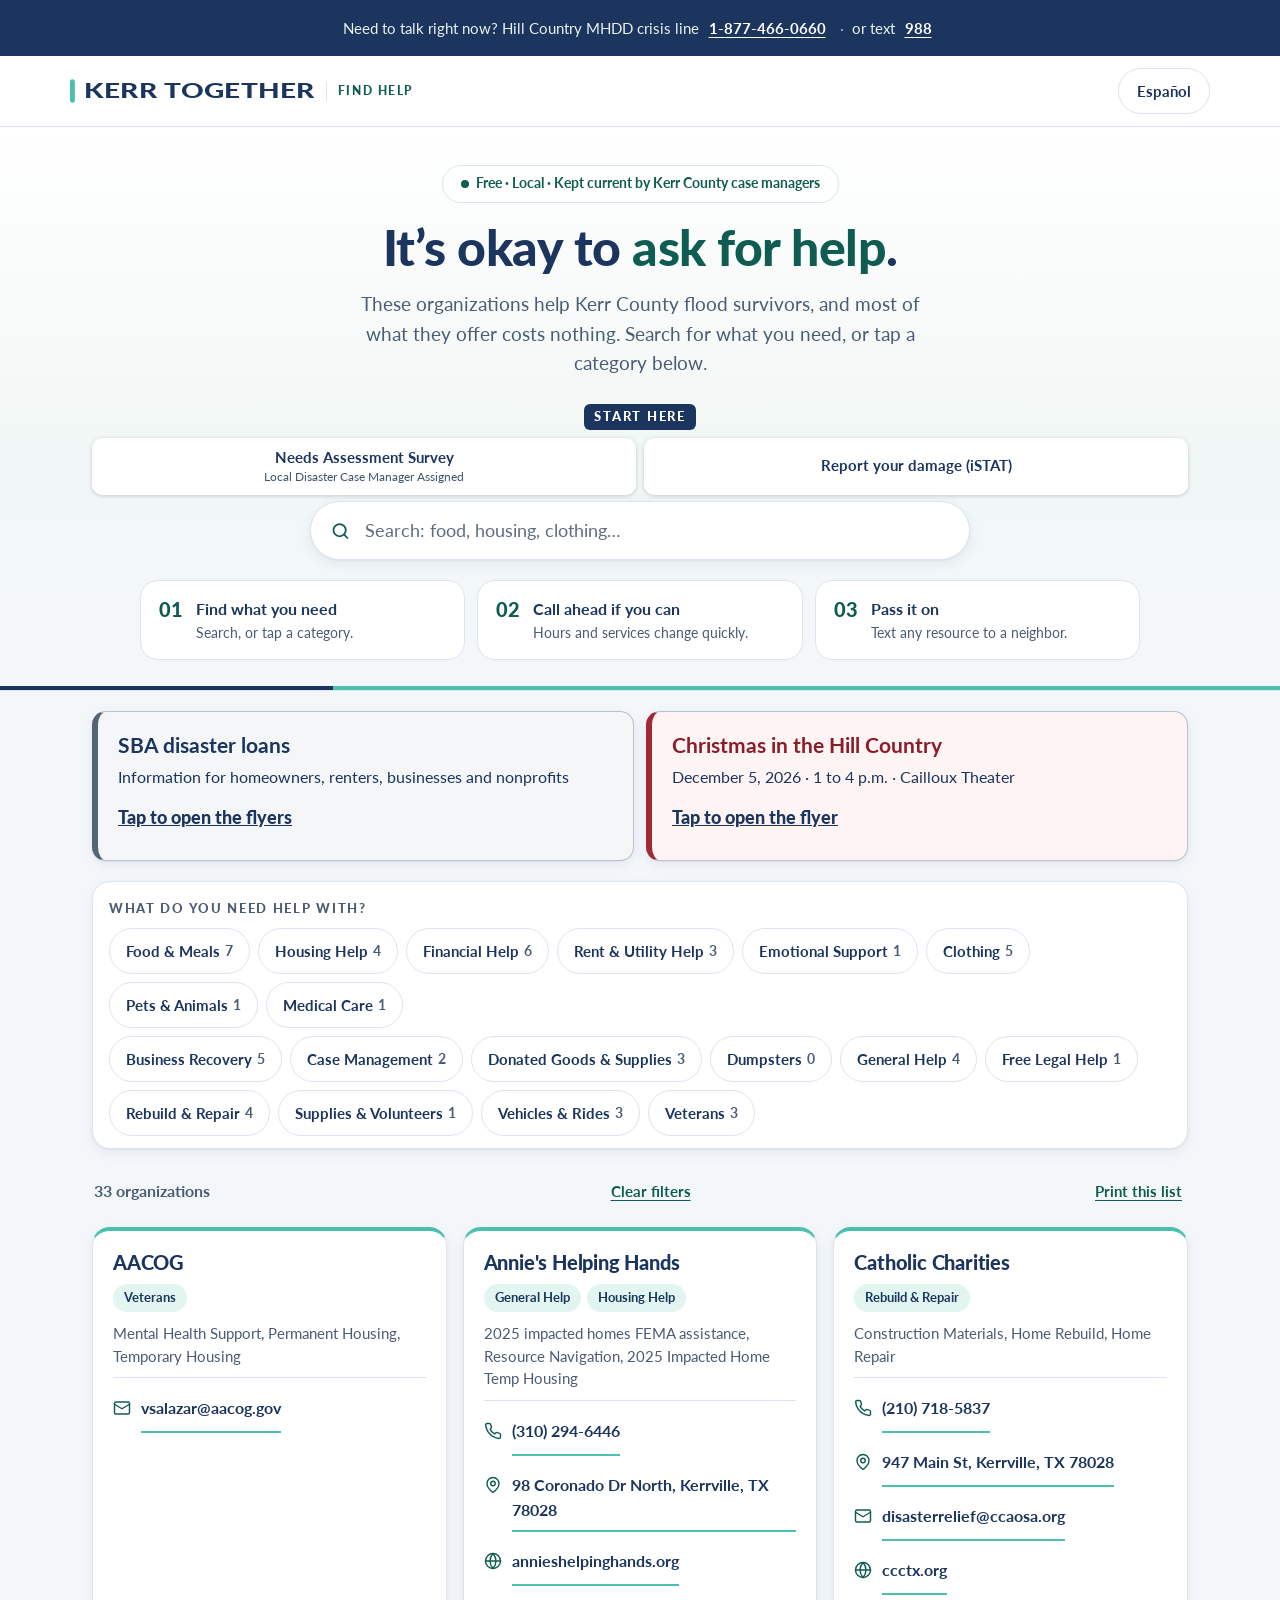
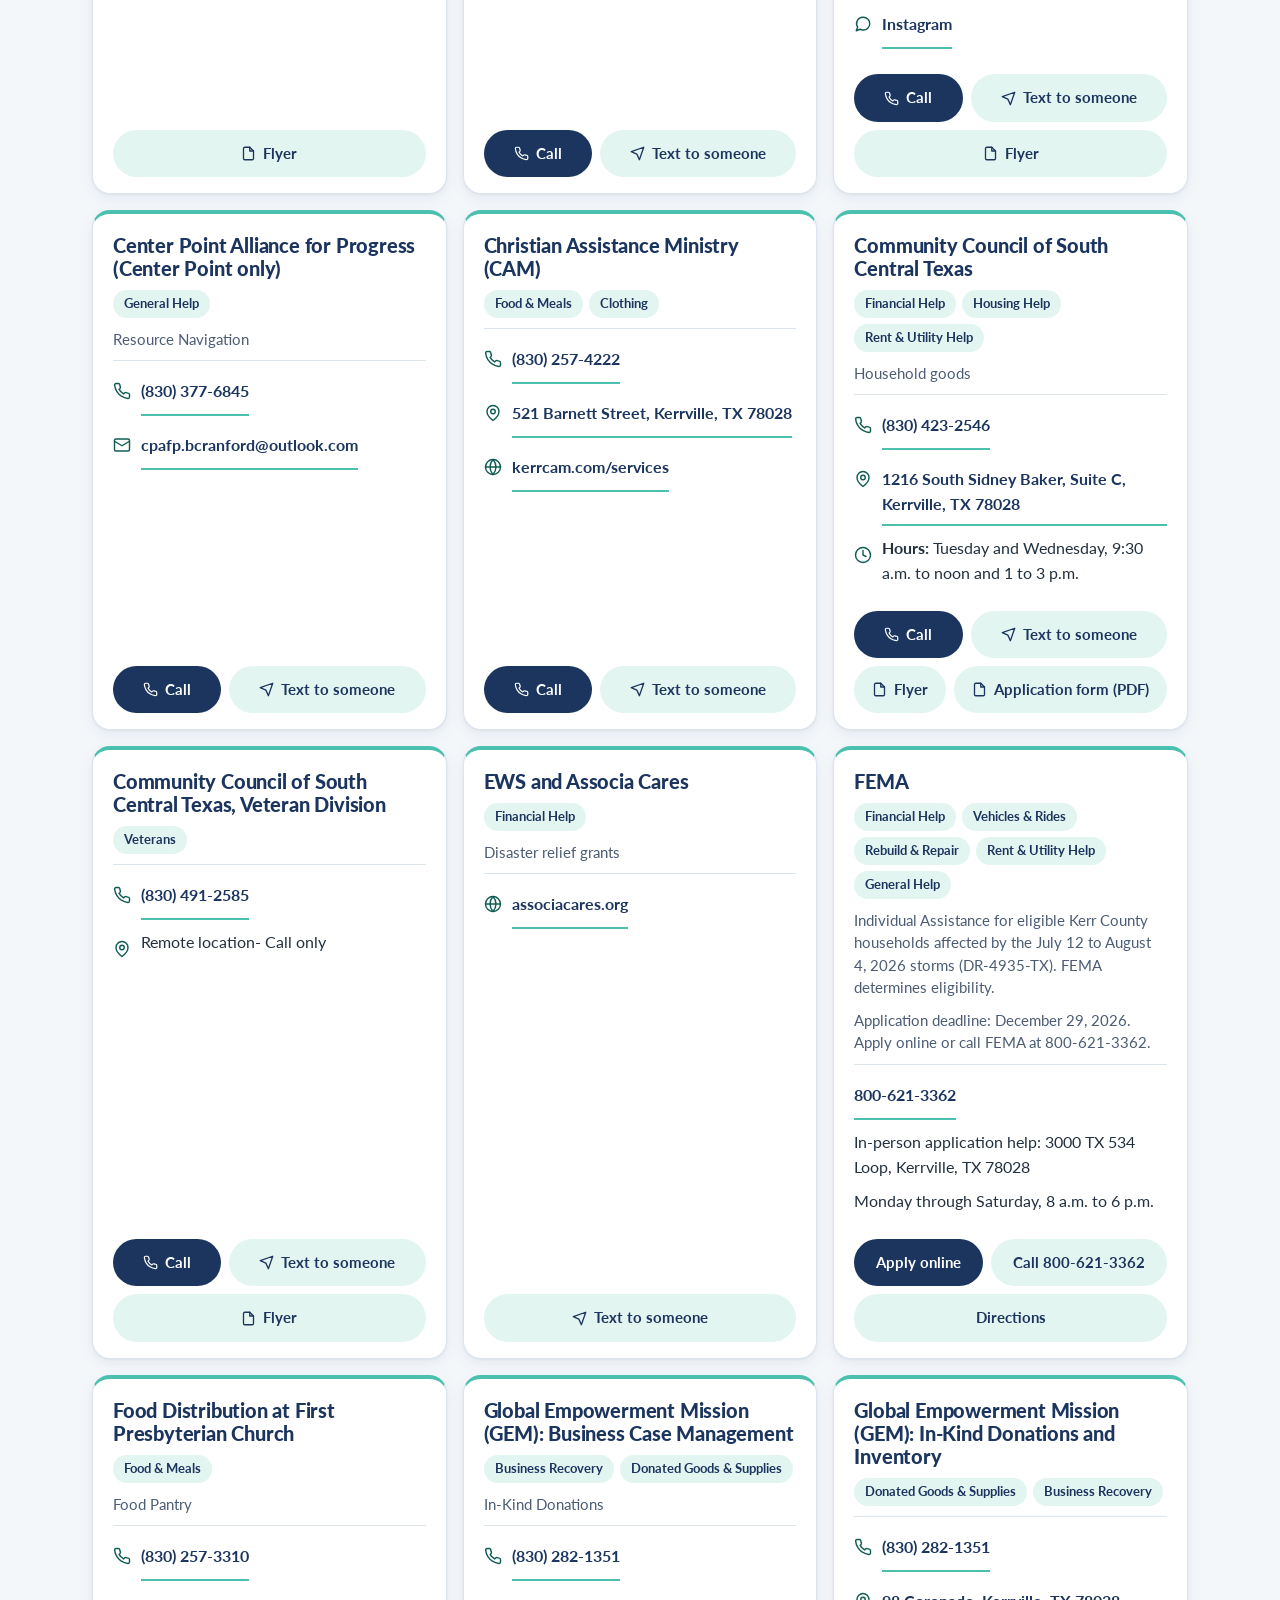
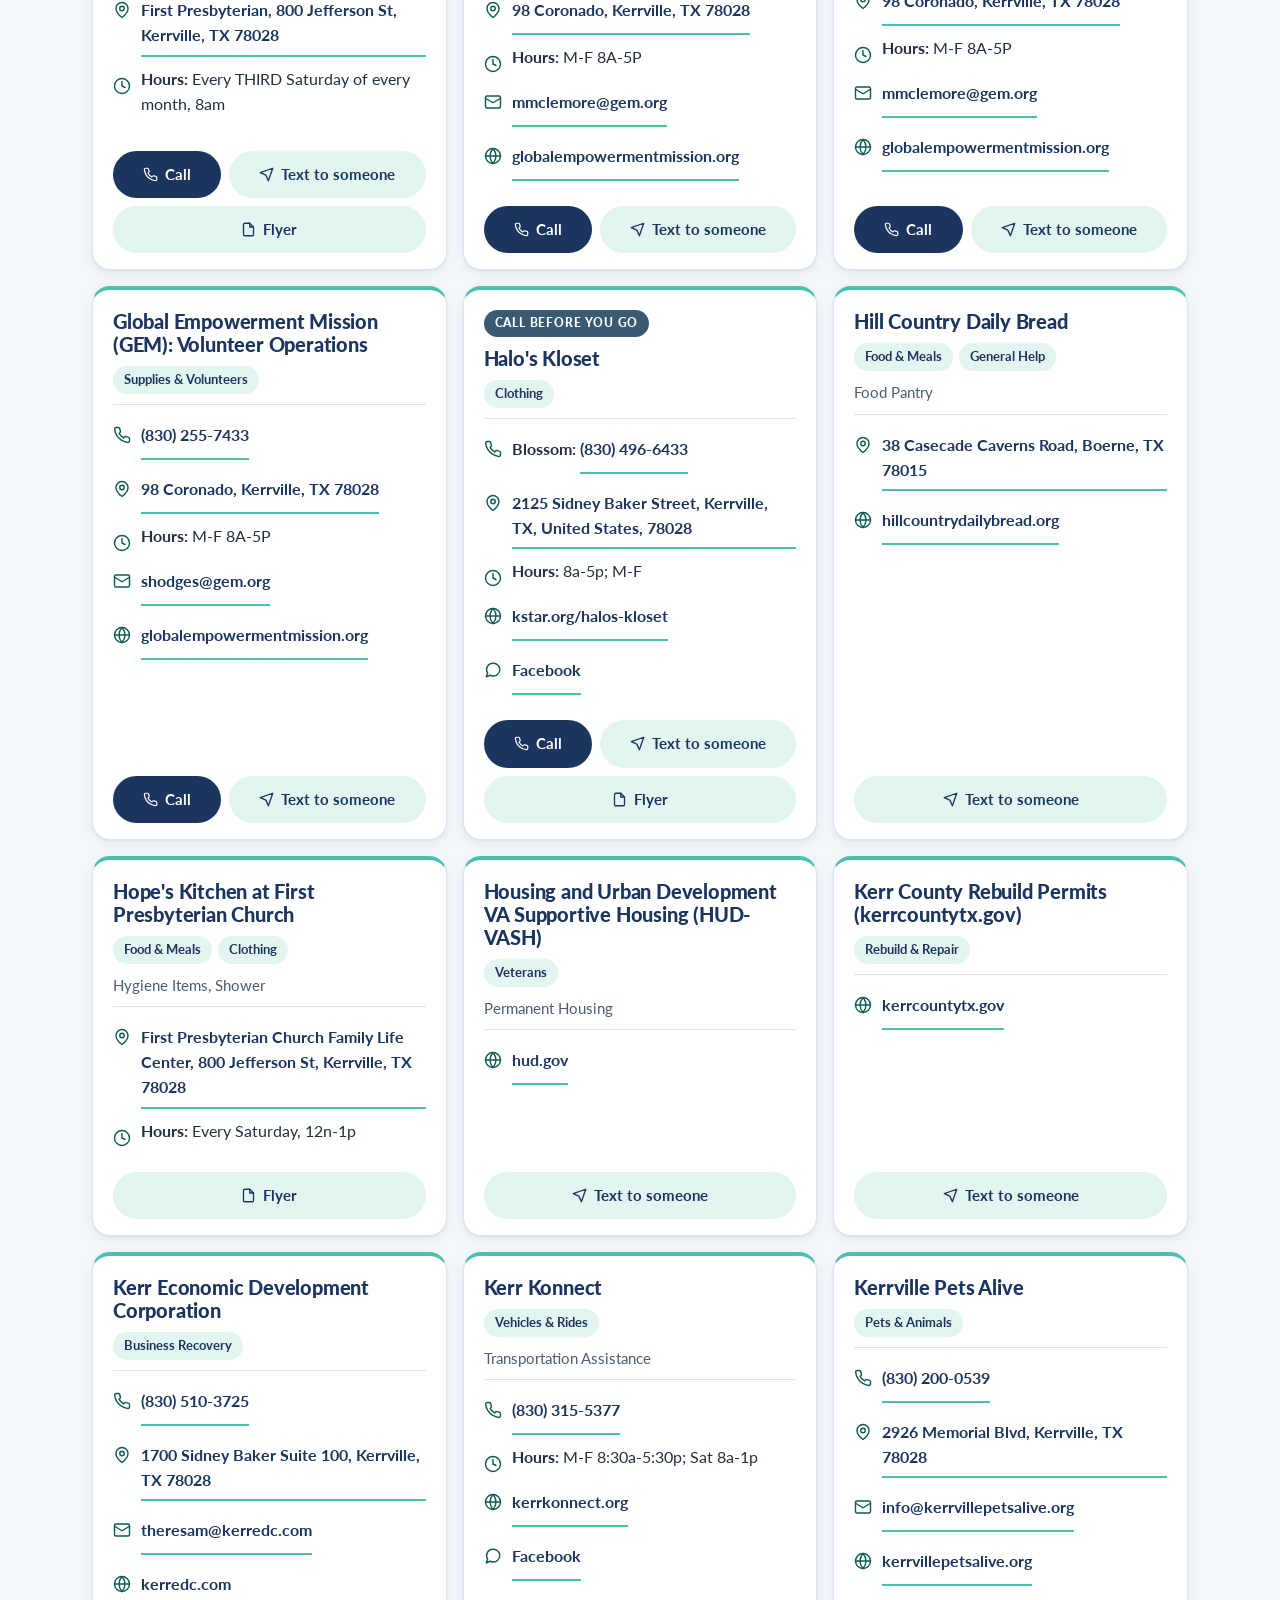
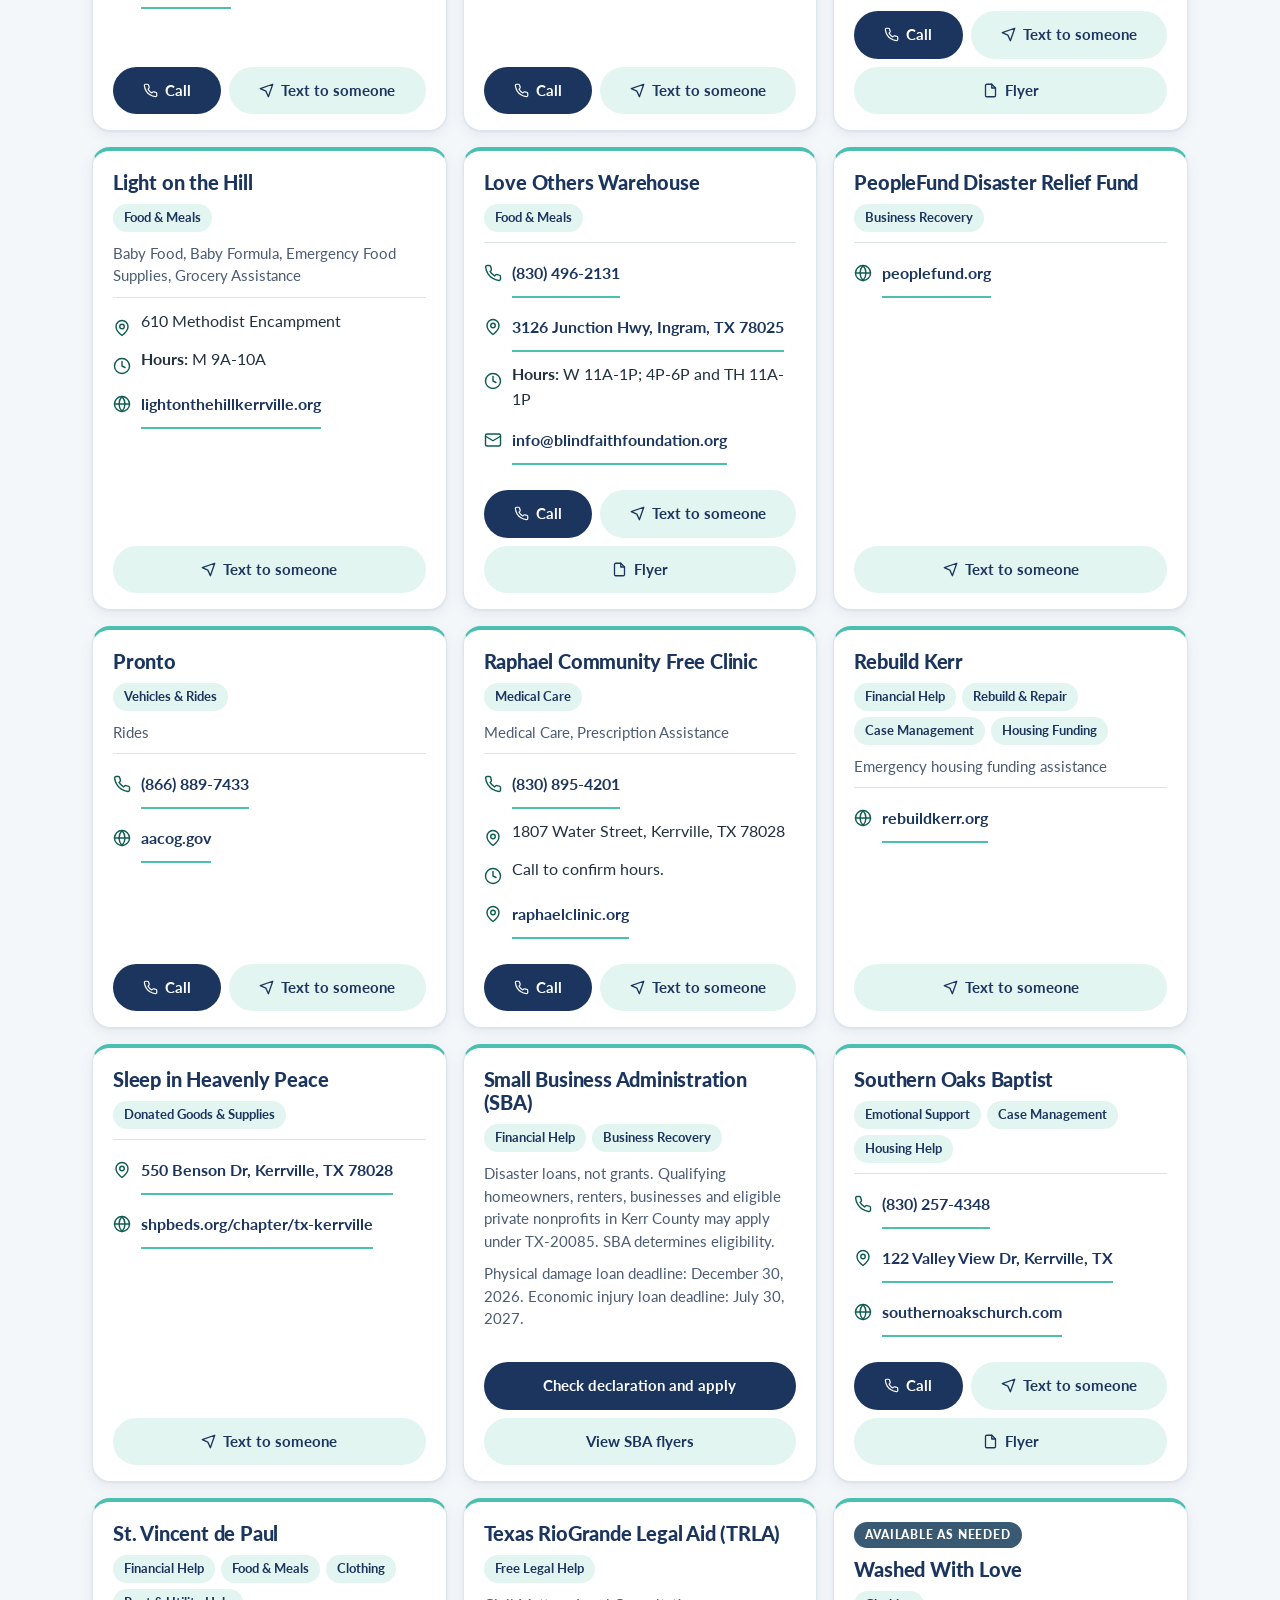
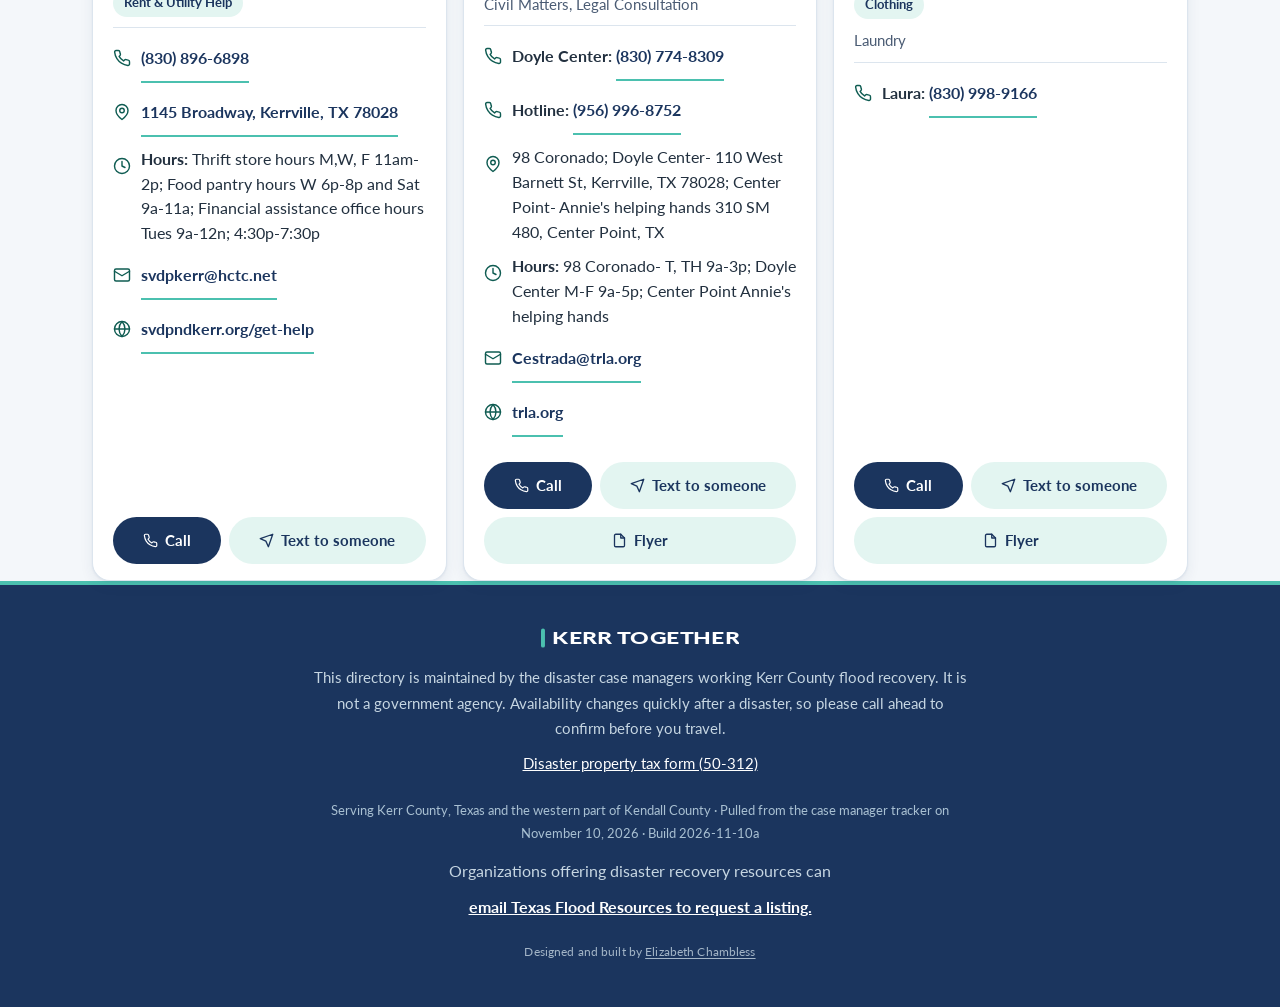
==== commit 098354c5: "Update FEMA application location and resource categories Add public tracker-sourced in-person applic" ====
--- a/index.html
+++ b/index.html
@@ -287,8 +287,8 @@
   <div class="printonly"><span class="i18n" data-en="Start here:" data-es="Para empezar:">Start here:</span> <span class="i18n" data-en="Needs Assessment Survey: Local Disaster Case Manager Assigned" data-es="Encuesta de necesidades: Se le asigna un manejador de casos de desastre local">Needs Assessment Survey: Local Disaster Case Manager Assigned</span>: forms.connectivetx.org/376 &middot; <span class="i18n" data-en="Report your damage (iSTAT)" data-es="Reporte sus daños (iSTAT)">Report your damage (iSTAT)</span>: damage.tdem.texas.gov</div>
   <div class="filters">
     <div class="flabel"><span class="i18n" data-en="What do you need help with?" data-es="¿Con qué necesita ayuda?">What do you need help with?</span></div>
-    <div class="pills" id="pills" role="group" aria-label="Filter by category" data-aria-en="Filter by category" data-aria-es="Filtrar por categoría"><button class="pill" type="button" data-cat="FOOD" aria-pressed="false"><span class="i18n" data-en="Food &amp; Meals" data-es="Comida y despensa">Food &amp; Meals</span> <small>7</small></button><button class="pill" type="button" data-cat="TEMPORARY_SHELTER" aria-pressed="false"><span class="i18n" data-en="Housing Help" data-es="Ayuda con vivienda">Housing Help</span> <small>4</small></button><button class="pill" type="button" data-cat="FINANCIAL_ASSISTANCE" aria-pressed="false"><span class="i18n" data-en="Financial Help" data-es="Ayuda económica">Financial Help</span> <small>6</small></button><button class="pill" type="button" data-cat="RENT_UTILITY_ASSISTANCE" aria-pressed="false"><span class="i18n" data-en="Rent &amp; Utility Help" data-es="Ayuda con renta y servicios públicos">Rent &amp; Utility Help</span> <small>2</small></button><button class="pill" type="button" data-cat="MENTAL_HEALTH" aria-pressed="false"><span class="i18n" data-en="Emotional Support" data-es="Apoyo emocional">Emotional Support</span> <small>1</small></button><button class="pill" type="button" data-cat="CLOTHING" aria-pressed="false"><span class="i18n" data-en="Clothing" data-es="Ropa">Clothing</span> <small>5</small></button><button class="pill" type="button" data-cat="ANIMAL_ASSISTANCE" aria-pressed="false"><span class="i18n" data-en="Pets &amp; Animals" data-es="Mascotas y animales">Pets &amp; Animals</span> <small>1</small></button><button class="pill" type="button" data-cat="MEDICAL_ASSISTANCE" aria-pressed="false"><span class="i18n" data-en="Medical Care" data-es="Atención médica">Medical Care</span> <small>1</small></button></div>
-    <div class="pills" id="pills2" role="group" aria-label="Filter by category" data-aria-en="Filter by category" data-aria-es="Filtrar por categoría"><button class="pill" type="button" data-cat="BUSINESS_ASSISTANCE" aria-pressed="false"><span class="i18n" data-en="Business Recovery" data-es="Recuperación de negocios">Business Recovery</span> <small>5</small></button><button class="pill" type="button" data-cat="CASE_MANAGEMENT" aria-pressed="false"><span class="i18n" data-en="Case Management" data-es="Manejo de casos">Case Management</span> <small>2</small></button><button class="pill" type="button" data-cat="DONATIONS" aria-pressed="false"><span class="i18n" data-en="Donated Goods &amp; Supplies" data-es="Donaciones y suministros">Donated Goods &amp; Supplies</span> <small>3</small></button><button class="pill" type="button" data-cat="DUMPSTERS" aria-pressed="false"><span class="i18n" data-en="Dumpsters" data-es="Contenedores de basura">Dumpsters</span> <small>0</small></button><button class="pill" type="button" data-cat="GENERAL" aria-pressed="false"><span class="i18n" data-en="General Help" data-es="Ayuda general">General Help</span> <small>3</small></button><button class="pill" type="button" data-cat="LEGAL_AID" aria-pressed="false"><span class="i18n" data-en="Free Legal Help" data-es="Ayuda legal gratuita">Free Legal Help</span> <small>1</small></button><button class="pill" type="button" data-cat="REBUILD_REPAIR" aria-pressed="false"><span class="i18n" data-en="Rebuild &amp; Repair" data-es="Reconstrucción y reparación">Rebuild &amp; Repair</span> <small>3</small></button><button class="pill" type="button" data-cat="SUPPLY_VOLUNTEER_ASSISTANCE" aria-pressed="false"><span class="i18n" data-en="Supplies &amp; Volunteers" data-es="Suministros y voluntarios">Supplies &amp; Volunteers</span> <small>1</small></button><button class="pill" type="button" data-cat="VEHICLE_ASSISTANCE" aria-pressed="false"><span class="i18n" data-en="Vehicles &amp; Rides" data-es="Vehículos y transporte">Vehicles &amp; Rides</span> <small>2</small></button><button class="pill" type="button" data-cat="VETERAN_ASSISTANCE" aria-pressed="false"><span class="i18n" data-en="Veterans" data-es="Veteranos">Veterans</span> <small>3</small></button></div>
+    <div class="pills" id="pills" role="group" aria-label="Filter by category" data-aria-en="Filter by category" data-aria-es="Filtrar por categoría"><button class="pill" type="button" data-cat="FOOD" aria-pressed="false"><span class="i18n" data-en="Food &amp; Meals" data-es="Comida y despensa">Food &amp; Meals</span> <small>7</small></button><button class="pill" type="button" data-cat="TEMPORARY_SHELTER" aria-pressed="false"><span class="i18n" data-en="Housing Help" data-es="Ayuda con vivienda">Housing Help</span> <small>4</small></button><button class="pill" type="button" data-cat="FINANCIAL_ASSISTANCE" aria-pressed="false"><span class="i18n" data-en="Financial Help" data-es="Ayuda económica">Financial Help</span> <small>6</small></button><button class="pill" type="button" data-cat="RENT_UTILITY_ASSISTANCE" aria-pressed="false"><span class="i18n" data-en="Rent &amp; Utility Help" data-es="Ayuda con renta y servicios públicos">Rent &amp; Utility Help</span> <small>3</small></button><button class="pill" type="button" data-cat="MENTAL_HEALTH" aria-pressed="false"><span class="i18n" data-en="Emotional Support" data-es="Apoyo emocional">Emotional Support</span> <small>1</small></button><button class="pill" type="button" data-cat="CLOTHING" aria-pressed="false"><span class="i18n" data-en="Clothing" data-es="Ropa">Clothing</span> <small>5</small></button><button class="pill" type="button" data-cat="ANIMAL_ASSISTANCE" aria-pressed="false"><span class="i18n" data-en="Pets &amp; Animals" data-es="Mascotas y animales">Pets &amp; Animals</span> <small>1</small></button><button class="pill" type="button" data-cat="MEDICAL_ASSISTANCE" aria-pressed="false"><span class="i18n" data-en="Medical Care" data-es="Atención médica">Medical Care</span> <small>1</small></button></div>
+    <div class="pills" id="pills2" role="group" aria-label="Filter by category" data-aria-en="Filter by category" data-aria-es="Filtrar por categoría"><button class="pill" type="button" data-cat="BUSINESS_ASSISTANCE" aria-pressed="false"><span class="i18n" data-en="Business Recovery" data-es="Recuperación de negocios">Business Recovery</span> <small>5</small></button><button class="pill" type="button" data-cat="CASE_MANAGEMENT" aria-pressed="false"><span class="i18n" data-en="Case Management" data-es="Manejo de casos">Case Management</span> <small>2</small></button><button class="pill" type="button" data-cat="DONATIONS" aria-pressed="false"><span class="i18n" data-en="Donated Goods &amp; Supplies" data-es="Donaciones y suministros">Donated Goods &amp; Supplies</span> <small>3</small></button><button class="pill" type="button" data-cat="DUMPSTERS" aria-pressed="false"><span class="i18n" data-en="Dumpsters" data-es="Contenedores de basura">Dumpsters</span> <small>0</small></button><button class="pill" type="button" data-cat="GENERAL" aria-pressed="false"><span class="i18n" data-en="General Help" data-es="Ayuda general">General Help</span> <small>4</small></button><button class="pill" type="button" data-cat="LEGAL_AID" aria-pressed="false"><span class="i18n" data-en="Free Legal Help" data-es="Ayuda legal gratuita">Free Legal Help</span> <small>1</small></button><button class="pill" type="button" data-cat="REBUILD_REPAIR" aria-pressed="false"><span class="i18n" data-en="Rebuild &amp; Repair" data-es="Reconstrucción y reparación">Rebuild &amp; Repair</span> <small>4</small></button><button class="pill" type="button" data-cat="SUPPLY_VOLUNTEER_ASSISTANCE" aria-pressed="false"><span class="i18n" data-en="Supplies &amp; Volunteers" data-es="Suministros y voluntarios">Supplies &amp; Volunteers</span> <small>1</small></button><button class="pill" type="button" data-cat="VEHICLE_ASSISTANCE" aria-pressed="false"><span class="i18n" data-en="Vehicles &amp; Rides" data-es="Vehículos y transporte">Vehicles &amp; Rides</span> <small>3</small></button><button class="pill" type="button" data-cat="VETERAN_ASSISTANCE" aria-pressed="false"><span class="i18n" data-en="Veterans" data-es="Veteranos">Veterans</span> <small>3</small></button></div>
   </div>
   <div class="meta">
     <div id="count" aria-live="polite">33 <span class="i18n" data-en="organizations" data-es="organizaciones">organizations</span></div>
@@ -305,7 +305,7 @@
 <article class="card" data-cats="FINANCIAL_ASSISTANCE TEMPORARY_SHELTER RENT_UTILITY_ASSISTANCE" data-text="community council of south central texas 1216 south sidney baker, suite c, kerrville, tx 78028 tuesday and wednesday, 9:30 a.m. to noon and 1 to 3 p.m. financial help housing help rent &amp; utility help money cash grant financial assistance funds bills pay dinero efectivo beca fondos ayuda economica pagar shelter housing hotel place to sleep homeless stay refugio vivienda alojamiento hotel dormir casa rent utilities electric water bill renta alquiler servicios luz agua recibo household goods" data-text-es="community council of south central texas martes y miercoles, de 9:30 a. m. al mediodia y de 1 a 3 p. m. 1216 south sidney baker, suite c, kerrville, tx 78028 ayuda economica ayuda con vivienda ayuda con renta y servicios publicos money cash grant financial assistance funds bills pay dinero efectivo beca fondos ayuda economica pagar shelter housing hotel place to sleep homeless stay refugio vivienda alojamiento hotel dormir casa rent utilities electric water bill renta alquiler servicios luz agua recibo articulos para el hogar"><h3>Community Council of South Central Texas</h3><div class="tags"><span class="tag"><span class="i18n" data-en="Financial Help" data-es="Ayuda económica">Financial Help</span></span><span class="tag"><span class="i18n" data-en="Housing Help" data-es="Ayuda con vivienda">Housing Help</span></span><span class="tag"><span class="i18n" data-en="Rent &amp; Utility Help" data-es="Ayuda con renta y servicios públicos">Rent &amp; Utility Help</span></span></div><p class="svc"><span class="i18n" data-en="Household goods" data-es="Artículos para el hogar">Household goods</span></p><ul class="contact"><li><svg class="ic" viewBox="0 0 24 24" fill="none" stroke="currentColor" stroke-width="1.9" stroke-linecap="round" stroke-linejoin="round" aria-hidden="true"><path d="M22 16.9v3a2 2 0 0 1-2.2 2 19.8 19.8 0 0 1-8.6-3 19.5 19.5 0 0 1-6-6 19.8 19.8 0 0 1-3-8.7A2 2 0 0 1 4.1 2h3a2 2 0 0 1 2 1.7c.13.96.36 1.9.7 2.8a2 2 0 0 1-.45 2.1L8.1 9.9a16 16 0 0 0 6 6l1.3-1.3a2 2 0 0 1 2.1-.45c.9.34 1.84.57 2.8.7A2 2 0 0 1 22 16.9z"/></svg><span><a href="tel:+18304232546">(830) 423-2546</a></span></li><li><svg class="ic" viewBox="0 0 24 24" fill="none" stroke="currentColor" stroke-width="1.9" stroke-linecap="round" stroke-linejoin="round" aria-hidden="true"><path d="M20 10c0 6-8 12-8 12s-8-6-8-12a8 8 0 0 1 16 0z"/><circle cx="12" cy="10" r="3"/></svg><span><a target="_blank" rel="noopener" href="https://maps.google.com/?q=1216%20South%20Sidney%20Baker%2C%20Suite%20C%2C%20Kerrville%2C%20TX%2078028">1216 South Sidney Baker, Suite C, Kerrville, TX 78028</a></span></li><li><svg class="ic" viewBox="0 0 24 24" fill="none" stroke="currentColor" stroke-width="1.9" stroke-linecap="round" stroke-linejoin="round" aria-hidden="true"><circle cx="12" cy="12" r="10"/><path d="M12 6v6l4 2"/></svg><span><b><span class="i18n" data-en="Hours" data-es="Horario">Hours</span>:</b> <span class="i18n" data-en="Tuesday and Wednesday, 9:30 a.m. to noon and 1 to 3 p.m." data-es="Martes y miércoles, de 9:30 a. m. al mediodía y de 1 a 3 p. m.">Tuesday and Wednesday, 9:30 a.m. to noon and 1 to 3 p.m.</span></span></li></ul><div class="acts"><a class="act primary" href="tel:+18304232546"><svg class="ica" viewBox="0 0 24 24" fill="none" stroke="currentColor" stroke-width="1.9" stroke-linecap="round" stroke-linejoin="round" aria-hidden="true"><path d="M22 16.9v3a2 2 0 0 1-2.2 2 19.8 19.8 0 0 1-8.6-3 19.5 19.5 0 0 1-6-6 19.8 19.8 0 0 1-3-8.7A2 2 0 0 1 4.1 2h3a2 2 0 0 1 2 1.7c.13.96.36 1.9.7 2.8a2 2 0 0 1-.45 2.1L8.1 9.9a16 16 0 0 0 6 6l1.3-1.3a2 2 0 0 1 2.1-.45c.9.34 1.84.57 2.8.7A2 2 0 0 1 22 16.9z"/></svg><span class="i18n" data-en="Call" data-es="Llamar">Call</span></a><a class="act share" href="sms:?body=Community%20Council%20of%20South%20Central%20Texas.%20%28830%29%20423-2546.%201216%20South%20Sidney%20Baker%2C%20Suite%20C%2C%20Kerrville%2C%20TX%2078028.%20Kerr%20County%20flood%20resource%20guide%3A%20https%3A//resources.kerrtogether.com/" data-sms-en="sms:?body=Community%20Council%20of%20South%20Central%20Texas.%20%28830%29%20423-2546.%201216%20South%20Sidney%20Baker%2C%20Suite%20C%2C%20Kerrville%2C%20TX%2078028.%20Kerr%20County%20flood%20resource%20guide%3A%20https%3A//resources.kerrtogether.com/" data-sms-es="sms:?body=Community%20Council%20of%20South%20Central%20Texas.%20%28830%29%20423-2546.%201216%20South%20Sidney%20Baker%2C%20Suite%20C%2C%20Kerrville%2C%20TX%2078028.%20Gu%C3%ADa%20de%20recursos%20por%20la%20inundaci%C3%B3n%20del%20condado%20de%20Kerr%3A%20https%3A//resources.kerrtogether.com/"><svg class="ica" viewBox="0 0 24 24" fill="none" stroke="currentColor" stroke-width="2.1" stroke-linecap="round" stroke-linejoin="round" aria-hidden="true"><path d="m22 2-7 20-4-9-9-4 20-7z"/></svg><span class="i18n" data-en="Text to someone" data-es="Enviar por texto">Text to someone</span></a><a class="act" target="_blank" rel="noopener" href="https://res.cloudinary.com/dgbybv4ho/image/upload/v1788392606/kerrkind/flyers/ccsct-flood-assistance.jpg"><svg class="ica" viewBox="0 0 24 24" fill="none" stroke="currentColor" stroke-width="2.1" stroke-linecap="round" stroke-linejoin="round" aria-hidden="true"><path d="M14 2H6a2 2 0 0 0-2 2v16a2 2 0 0 0 2 2h12a2 2 0 0 0 2-2V8z"/><path d="M14 2v6h6"/></svg><span class="i18n" data-en="Flyer" data-es="Volante">Flyer</span></a><a class="act" target="_blank" rel="noopener" href="https://www.ccsct.org/wp-content/uploads/2026/07/2026-CCSCT-Disaster-Application.pdf"><svg class="ica" viewBox="0 0 24 24" fill="none" stroke="currentColor" stroke-width="2.1" stroke-linecap="round" stroke-linejoin="round" aria-hidden="true"><path d="M14 2H6a2 2 0 0 0-2 2v16a2 2 0 0 0 2 2h12a2 2 0 0 0 2-2V8z"/><path d="M14 2v6h6"/></svg><span class="i18n" data-en="Application form (PDF)" data-es="Solicitud (PDF)">Application form (PDF)</span></a></div></article>
 <article class="card" data-cats="VETERAN_ASSISTANCE" data-text="community council of south central texas, veteran division remote location- call only veterans veteran veterans va military veterano veteranos militar" data-text-es="community council of south central texas, veteran division remote location- call only veteranos veteran veterans va military veterano veteranos militar"><h3>Community Council of South Central Texas, Veteran Division</h3><div class="tags"><span class="tag"><span class="i18n" data-en="Veterans" data-es="Veteranos">Veterans</span></span></div><ul class="contact"><li><svg class="ic" viewBox="0 0 24 24" fill="none" stroke="currentColor" stroke-width="1.9" stroke-linecap="round" stroke-linejoin="round" aria-hidden="true"><path d="M22 16.9v3a2 2 0 0 1-2.2 2 19.8 19.8 0 0 1-8.6-3 19.5 19.5 0 0 1-6-6 19.8 19.8 0 0 1-3-8.7A2 2 0 0 1 4.1 2h3a2 2 0 0 1 2 1.7c.13.96.36 1.9.7 2.8a2 2 0 0 1-.45 2.1L8.1 9.9a16 16 0 0 0 6 6l1.3-1.3a2 2 0 0 1 2.1-.45c.9.34 1.84.57 2.8.7A2 2 0 0 1 22 16.9z"/></svg><span><a href="tel:+18304912585">(830) 491-2585</a></span></li><li><svg class="ic" viewBox="0 0 24 24" fill="none" stroke="currentColor" stroke-width="1.9" stroke-linecap="round" stroke-linejoin="round" aria-hidden="true"><path d="M20 10c0 6-8 12-8 12s-8-6-8-12a8 8 0 0 1 16 0z"/><circle cx="12" cy="10" r="3"/></svg><span><span class="i18n" data-en="Remote location- Call only" data-es="Atención a distancia, solo por teléfono">Remote location- Call only</span></span></li></ul><div class="acts"><a class="act primary" href="tel:+18304912585"><svg class="ica" viewBox="0 0 24 24" fill="none" stroke="currentColor" stroke-width="1.9" stroke-linecap="round" stroke-linejoin="round" aria-hidden="true"><path d="M22 16.9v3a2 2 0 0 1-2.2 2 19.8 19.8 0 0 1-8.6-3 19.5 19.5 0 0 1-6-6 19.8 19.8 0 0 1-3-8.7A2 2 0 0 1 4.1 2h3a2 2 0 0 1 2 1.7c.13.96.36 1.9.7 2.8a2 2 0 0 1-.45 2.1L8.1 9.9a16 16 0 0 0 6 6l1.3-1.3a2 2 0 0 1 2.1-.45c.9.34 1.84.57 2.8.7A2 2 0 0 1 22 16.9z"/></svg><span class="i18n" data-en="Call" data-es="Llamar">Call</span></a><a class="act share" href="sms:?body=Community%20Council%20of%20South%20Central%20Texas%2C%20Veteran%20Division.%20%28830%29%20491-2585.%20Kerr%20County%20flood%20resource%20guide%3A%20https%3A//resources.kerrtogether.com/" data-sms-en="sms:?body=Community%20Council%20of%20South%20Central%20Texas%2C%20Veteran%20Division.%20%28830%29%20491-2585.%20Kerr%20County%20flood%20resource%20guide%3A%20https%3A//resources.kerrtogether.com/" data-sms-es="sms:?body=Community%20Council%20of%20South%20Central%20Texas%2C%20Veteran%20Division.%20%28830%29%20491-2585.%20Gu%C3%ADa%20de%20recursos%20por%20la%20inundaci%C3%B3n%20del%20condado%20de%20Kerr%3A%20https%3A//resources.kerrtogether.com/"><svg class="ica" viewBox="0 0 24 24" fill="none" stroke="currentColor" stroke-width="2.1" stroke-linecap="round" stroke-linejoin="round" aria-hidden="true"><path d="m22 2-7 20-4-9-9-4 20-7z"/></svg><span class="i18n" data-en="Text to someone" data-es="Enviar por texto">Text to someone</span></a><a class="act" target="_blank" rel="noopener" href="https://res.cloudinary.com/dgbybv4ho/image/upload/v1788392524/kerrkind/flyers/ccsct-veterans.jpg"><svg class="ica" viewBox="0 0 24 24" fill="none" stroke="currentColor" stroke-width="2.1" stroke-linecap="round" stroke-linejoin="round" aria-hidden="true"><path d="M14 2H6a2 2 0 0 0-2 2v16a2 2 0 0 0 2 2h12a2 2 0 0 0 2-2V8z"/><path d="M14 2v6h6"/></svg><span class="i18n" data-en="Flyer" data-es="Volante">Flyer</span></a></div></article>
 <article class="card" data-cats="FINANCIAL_ASSISTANCE" data-text="ews associa cares disaster relief grants financial help grant assistance ayuda economica subvenciones desastres" data-text-es="ews associa cares subvenciones de ayuda por desastres ayuda economica financial help disaster relief grants"><h3>EWS and Associa Cares</h3><div class="tags"><span class="tag"><span class="i18n" data-en="Financial Help" data-es="Ayuda económica">Financial Help</span></span></div><p class="svc"><span class="i18n" data-en="Disaster relief grants" data-es="Subvenciones de ayuda por desastres">Disaster relief grants</span></p><ul class="contact"><li><svg class="ic" viewBox="0 0 24 24" fill="none" stroke="currentColor" stroke-width="1.9" stroke-linecap="round" stroke-linejoin="round" aria-hidden="true"><circle cx="12" cy="12" r="10"/><path d="M2 12h20M12 2a15.3 15.3 0 0 1 4 10 15.3 15.3 0 0 1-4 10 15.3 15.3 0 0 1-4-10 15.3 15.3 0 0 1 4-10z"/></svg><span><a target="_blank" rel="noopener" href="https://associacares.org/request-assistance">associacares.org</a></span></li></ul><div class="acts"><a class="act share" href="sms:?body=EWS%20and%20Associa%20Cares.%20Kerr%20County%20flood%20resource%20guide%3A%20https%3A//resources.kerrtogether.com/" data-sms-en="sms:?body=EWS%20and%20Associa%20Cares.%20Kerr%20County%20flood%20resource%20guide%3A%20https%3A//resources.kerrtogether.com/" data-sms-es="sms:?body=EWS%20and%20Associa%20Cares.%20Gu%C3%ADa%20de%20recursos%20por%20la%20inundaci%C3%B3n%20del%20condado%20de%20Kerr%3A%20https%3A//resources.kerrtogether.com/"><svg class="ica" viewBox="0 0 24 24" fill="none" stroke="currentColor" stroke-width="2.1" stroke-linecap="round" stroke-linejoin="round" aria-hidden="true"><path d="m22 2-7 20-4-9-9-4 20-7z"/></svg><span class="i18n" data-en="Text to someone" data-es="Enviar por texto">Text to someone</span></a></div></article>
-<article class="card" data-cats="FINANCIAL_ASSISTANCE" data-text="fema individual assistance disaster help application federal july 2026 ayuda economica asistencia individual desastre federal solicitud" data-text-es="fema individual assistance disaster help application federal july 2026 ayuda economica asistencia individual desastre federal solicitud"><h3>FEMA</h3><div class="tags"><span class="tag"><span class="i18n" data-en="Financial Help" data-es="Ayuda económica">Financial Help</span></span></div><p class="svc"><span class="i18n" data-en="Individual Assistance for eligible Kerr County households affected by the July 12 to August 4, 2026 storms (DR-4935-TX). FEMA determines eligibility." data-es="Asistencia Individual para hogares elegibles del condado de Kerr afectados por las tormentas del 12 de julio al 4 de agosto de 2026 (DR-4935-TX). FEMA determina la elegibilidad.">Individual Assistance for eligible Kerr County households affected by the July 12 to August 4, 2026 storms (DR-4935-TX). FEMA determines eligibility.</span></p><p class="svc"><span class="i18n" data-en="Application deadline: December 29, 2026. Apply online or call FEMA at 800-621-3362." data-es="Fecha límite para solicitar: 29 de diciembre de 2026. Solicite en línea o llame a FEMA al 800-621-3362.">Application deadline: December 29, 2026. Apply online or call FEMA at 800-621-3362.</span></p><ul class="contact"><li><a href="tel:+18006213362">800-621-3362</a></li></ul><div class="acts"><a class="act primary" href="https://www.disasterassistance.gov/" target="_blank" rel="noopener"><span class="i18n" data-en="Apply online" data-es="Solicitar en línea">Apply online</span></a><a class="act" href="tel:+18006213362"><span class="i18n" data-en="Call 800-621-3362" data-es="Llamar al 800-621-3362">Call 800-621-3362</span></a></div></article>
+<article class="card" data-cats="FINANCIAL_ASSISTANCE VEHICLE_ASSISTANCE REBUILD_REPAIR RENT_UTILITY_ASSISTANCE GENERAL" data-text="fema individual assistance disaster help application federal july 2026 ayuda economica asistencia individual desastre federal solicitud 3000 tx 534 loop, kerrville, tx 78028 in person application help monday through saturday, 8 a.m. to 6 p.m. ayuda presencial para solicitar lunes a sabado, de 8 a. m. a 6 p. m. financial help ayuda economica vehicles &amp; rides vehiculos y transporte rebuild &amp; repair reconstruccion y reparacion rent &amp; utility help ayuda con renta y servicios publicos general help ayuda general" data-text-es="fema individual assistance disaster help application federal july 2026 ayuda economica asistencia individual desastre federal solicitud 3000 tx 534 loop, kerrville, tx 78028 in person application help monday through saturday, 8 a.m. to 6 p.m. ayuda presencial para solicitar lunes a sabado, de 8 a. m. a 6 p. m. financial help ayuda economica vehicles &amp; rides vehiculos y transporte rebuild &amp; repair reconstruccion y reparacion rent &amp; utility help ayuda con renta y servicios publicos general help ayuda general"><h3>FEMA</h3><div class="tags"><span class="tag"><span class="i18n" data-en="Financial Help" data-es="Ayuda económica">Financial Help</span></span><span class="tag"><span class="i18n" data-en="Vehicles &amp; Rides" data-es="Vehículos y transporte">Vehicles &amp; Rides</span></span><span class="tag"><span class="i18n" data-en="Rebuild &amp; Repair" data-es="Reconstrucción y reparación">Rebuild &amp; Repair</span></span><span class="tag"><span class="i18n" data-en="Rent &amp; Utility Help" data-es="Ayuda con renta y servicios públicos">Rent &amp; Utility Help</span></span><span class="tag"><span class="i18n" data-en="General Help" data-es="Ayuda general">General Help</span></span></div><p class="svc"><span class="i18n" data-en="Individual Assistance for eligible Kerr County households affected by the July 12 to August 4, 2026 storms (DR-4935-TX). FEMA determines eligibility." data-es="Asistencia Individual para hogares elegibles del condado de Kerr afectados por las tormentas del 12 de julio al 4 de agosto de 2026 (DR-4935-TX). FEMA determina la elegibilidad.">Individual Assistance for eligible Kerr County households affected by the July 12 to August 4, 2026 storms (DR-4935-TX). FEMA determines eligibility.</span></p><p class="svc"><span class="i18n" data-en="Application deadline: December 29, 2026. Apply online or call FEMA at 800-621-3362." data-es="Fecha límite para solicitar: 29 de diciembre de 2026. Solicite en línea o llame a FEMA al 800-621-3362.">Application deadline: December 29, 2026. Apply online or call FEMA at 800-621-3362.</span></p><ul class="contact"><li><a href="tel:+18006213362">800-621-3362</a></li><li><span><span class="i18n" data-en="In-person application help" data-es="Ayuda presencial para solicitar">In-person application help</span>: 3000 TX 534 Loop, Kerrville, TX 78028</span></li><li><span class="i18n" data-en="Monday through Saturday, 8 a.m. to 6 p.m." data-es="Lunes a sábado, de 8 a. m. a 6 p. m.">Monday through Saturday, 8 a.m. to 6 p.m.</span></li></ul><div class="acts"><a class="act primary" href="https://www.disasterassistance.gov/" target="_blank" rel="noopener"><span class="i18n" data-en="Apply online" data-es="Solicitar en línea">Apply online</span></a><a class="act" href="tel:+18006213362"><span class="i18n" data-en="Call 800-621-3362" data-es="Llamar al 800-621-3362">Call 800-621-3362</span></a><a class="act" href="https://maps.google.com/?q=3000%20TX%20534%20Loop%2C%20Kerrville%2C%20TX%2078028" target="_blank" rel="noopener"><span class="i18n" data-en="Directions" data-es="Cómo llegar">Directions</span></a></div></article>
 <article class="card" data-cats="FOOD" data-text="food distribution at first presbyterian church food pantry first presbyterian, 800 jefferson st, kerrville, tx 78028 every third saturday of every month, 8am food &amp; meals food bank pantry groceries meals eat hungry hunger despensa comida alimentos banco de alimentos comer hambre" data-text-es="food distribution at first presbyterian church despensa de alimentos el tercer sabado de cada mes, 8am first presbyterian, 800 jefferson st, kerrville, tx 78028 comida y despensa food bank pantry groceries meals eat hungry hunger despensa comida alimentos banco de alimentos comer hambre"><h3>Food Distribution at First Presbyterian Church</h3><div class="tags"><span class="tag"><span class="i18n" data-en="Food &amp; Meals" data-es="Comida y despensa">Food &amp; Meals</span></span></div><p class="svc"><span class="i18n" data-en="Food Pantry" data-es="Despensa de alimentos">Food Pantry</span></p><ul class="contact"><li><svg class="ic" viewBox="0 0 24 24" fill="none" stroke="currentColor" stroke-width="1.9" stroke-linecap="round" stroke-linejoin="round" aria-hidden="true"><path d="M22 16.9v3a2 2 0 0 1-2.2 2 19.8 19.8 0 0 1-8.6-3 19.5 19.5 0 0 1-6-6 19.8 19.8 0 0 1-3-8.7A2 2 0 0 1 4.1 2h3a2 2 0 0 1 2 1.7c.13.96.36 1.9.7 2.8a2 2 0 0 1-.45 2.1L8.1 9.9a16 16 0 0 0 6 6l1.3-1.3a2 2 0 0 1 2.1-.45c.9.34 1.84.57 2.8.7A2 2 0 0 1 22 16.9z"/></svg><span><a href="tel:+18302573310">(830) 257-3310</a></span></li><li><svg class="ic" viewBox="0 0 24 24" fill="none" stroke="currentColor" stroke-width="1.9" stroke-linecap="round" stroke-linejoin="round" aria-hidden="true"><path d="M20 10c0 6-8 12-8 12s-8-6-8-12a8 8 0 0 1 16 0z"/><circle cx="12" cy="10" r="3"/></svg><span><a target="_blank" rel="noopener" href="https://maps.google.com/?q=First%20Presbyterian%2C%20800%20Jefferson%20St%2C%20Kerrville%2C%20TX%2078028">First Presbyterian, 800 Jefferson St, Kerrville, TX 78028</a></span></li><li><svg class="ic" viewBox="0 0 24 24" fill="none" stroke="currentColor" stroke-width="1.9" stroke-linecap="round" stroke-linejoin="round" aria-hidden="true"><circle cx="12" cy="12" r="10"/><path d="M12 6v6l4 2"/></svg><span><b><span class="i18n" data-en="Hours" data-es="Horario">Hours</span>:</b> <span class="i18n" data-en="Every THIRD Saturday of every month, 8am" data-es="El TERCER sábado de cada mes, 8am">Every THIRD Saturday of every month, 8am</span></span></li></ul><div class="acts"><a class="act primary" href="tel:+18302573310"><svg class="ica" viewBox="0 0 24 24" fill="none" stroke="currentColor" stroke-width="1.9" stroke-linecap="round" stroke-linejoin="round" aria-hidden="true"><path d="M22 16.9v3a2 2 0 0 1-2.2 2 19.8 19.8 0 0 1-8.6-3 19.5 19.5 0 0 1-6-6 19.8 19.8 0 0 1-3-8.7A2 2 0 0 1 4.1 2h3a2 2 0 0 1 2 1.7c.13.96.36 1.9.7 2.8a2 2 0 0 1-.45 2.1L8.1 9.9a16 16 0 0 0 6 6l1.3-1.3a2 2 0 0 1 2.1-.45c.9.34 1.84.57 2.8.7A2 2 0 0 1 22 16.9z"/></svg><span class="i18n" data-en="Call" data-es="Llamar">Call</span></a><a class="act share" href="sms:?body=Food%20Distribution%20at%20First%20Presbyterian%20Church.%20%28830%29%20257-3310.%20First%20Presbyterian%2C%20800%20Jefferson%20St%2C%20Kerrville%2C%20TX%2078028.%20Kerr%20County%20flood%20resource%20guide%3A%20https%3A//resources.kerrtogether.com/" data-sms-en="sms:?body=Food%20Distribution%20at%20First%20Presbyterian%20Church.%20%28830%29%20257-3310.%20First%20Presbyterian%2C%20800%20Jefferson%20St%2C%20Kerrville%2C%20TX%2078028.%20Kerr%20County%20flood%20resource%20guide%3A%20https%3A//resources.kerrtogether.com/" data-sms-es="sms:?body=Food%20Distribution%20at%20First%20Presbyterian%20Church.%20%28830%29%20257-3310.%20First%20Presbyterian%2C%20800%20Jefferson%20St%2C%20Kerrville%2C%20TX%2078028.%20Gu%C3%ADa%20de%20recursos%20por%20la%20inundaci%C3%B3n%20del%20condado%20de%20Kerr%3A%20https%3A//resources.kerrtogether.com/"><svg class="ica" viewBox="0 0 24 24" fill="none" stroke="currentColor" stroke-width="2.1" stroke-linecap="round" stroke-linejoin="round" aria-hidden="true"><path d="m22 2-7 20-4-9-9-4 20-7z"/></svg><span class="i18n" data-en="Text to someone" data-es="Enviar por texto">Text to someone</span></a><a class="act" target="_blank" rel="noopener" href="https://res.cloudinary.com/dgbybv4ho/image/upload/v1788392537/kerrkind/flyers/first-presbyterian-food.png"><svg class="ica" viewBox="0 0 24 24" fill="none" stroke="currentColor" stroke-width="2.1" stroke-linecap="round" stroke-linejoin="round" aria-hidden="true"><path d="M14 2H6a2 2 0 0 0-2 2v16a2 2 0 0 0 2 2h12a2 2 0 0 0 2-2V8z"/><path d="M14 2v6h6"/></svg><span class="i18n" data-en="Flyer" data-es="Volante">Flyer</span></a></div></article>
 <article class="card" data-cats="BUSINESS_ASSISTANCE DONATIONS" data-text="global empowerment mission (gem): business case management in-kind donations 98 coronado, kerrville, tx 78028 m-f 8a-5p business recovery donated goods &amp; supplies business small business loan sba shop negocio pequeno prestamo tienda donations supplies goods furniture household bed beds bunk bed bedding mattress donaciones suministros muebles articulos cama camas colchon ropa de cama" data-text-es="global empowerment mission (gem): business case management donaciones en especie lunes a viernes, 8a-5p 98 coronado, kerrville, tx 78028 recuperacion de negocios donaciones y suministros business small business loan sba shop negocio pequeno prestamo tienda donations supplies goods furniture household bed beds bunk bed bedding mattress donaciones suministros muebles articulos cama camas colchon ropa de cama"><h3>Global Empowerment Mission (GEM): Business Case Management</h3><div class="tags"><span class="tag"><span class="i18n" data-en="Business Recovery" data-es="Recuperación de negocios">Business Recovery</span></span><span class="tag"><span class="i18n" data-en="Donated Goods &amp; Supplies" data-es="Donaciones y suministros">Donated Goods &amp; Supplies</span></span></div><p class="svc"><span class="i18n" data-en="In-Kind Donations" data-es="Donaciones en especie">In-Kind Donations</span></p><ul class="contact"><li><svg class="ic" viewBox="0 0 24 24" fill="none" stroke="currentColor" stroke-width="1.9" stroke-linecap="round" stroke-linejoin="round" aria-hidden="true"><path d="M22 16.9v3a2 2 0 0 1-2.2 2 19.8 19.8 0 0 1-8.6-3 19.5 19.5 0 0 1-6-6 19.8 19.8 0 0 1-3-8.7A2 2 0 0 1 4.1 2h3a2 2 0 0 1 2 1.7c.13.96.36 1.9.7 2.8a2 2 0 0 1-.45 2.1L8.1 9.9a16 16 0 0 0 6 6l1.3-1.3a2 2 0 0 1 2.1-.45c.9.34 1.84.57 2.8.7A2 2 0 0 1 22 16.9z"/></svg><span><a href="tel:+18302821351">(830) 282-1351</a></span></li><li><svg class="ic" viewBox="0 0 24 24" fill="none" stroke="currentColor" stroke-width="1.9" stroke-linecap="round" stroke-linejoin="round" aria-hidden="true"><path d="M20 10c0 6-8 12-8 12s-8-6-8-12a8 8 0 0 1 16 0z"/><circle cx="12" cy="10" r="3"/></svg><span><a target="_blank" rel="noopener" href="https://maps.google.com/?q=98%20Coronado%2C%20Kerrville%2C%20TX%2078028">98 Coronado, Kerrville, TX 78028</a></span></li><li><svg class="ic" viewBox="0 0 24 24" fill="none" stroke="currentColor" stroke-width="1.9" stroke-linecap="round" stroke-linejoin="round" aria-hidden="true"><circle cx="12" cy="12" r="10"/><path d="M12 6v6l4 2"/></svg><span><b><span class="i18n" data-en="Hours" data-es="Horario">Hours</span>:</b> <span class="i18n" data-en="M-F 8A-5P" data-es="Lunes a viernes, 8A-5P">M-F 8A-5P</span></span></li><li><svg class="ic" viewBox="0 0 24 24" fill="none" stroke="currentColor" stroke-width="1.9" stroke-linecap="round" stroke-linejoin="round" aria-hidden="true"><rect x="2" y="4" width="20" height="16" rx="2"/><path d="m22 7-10 6L2 7"/></svg><span><a href="mailto:mmclemore@gem.org">mmclemore@gem.org</a></span></li><li><svg class="ic" viewBox="0 0 24 24" fill="none" stroke="currentColor" stroke-width="1.9" stroke-linecap="round" stroke-linejoin="round" aria-hidden="true"><circle cx="12" cy="12" r="10"/><path d="M2 12h20M12 2a15.3 15.3 0 0 1 4 10 15.3 15.3 0 0 1-4 10 15.3 15.3 0 0 1-4-10 15.3 15.3 0 0 1 4-10z"/></svg><span><a target="_blank" rel="noopener" href="https://www.globalempowermentmission.org/mission/texas-flooding/">globalempowermentmission.org</a></span></li></ul><div class="acts"><a class="act primary" href="tel:+18302821351"><svg class="ica" viewBox="0 0 24 24" fill="none" stroke="currentColor" stroke-width="1.9" stroke-linecap="round" stroke-linejoin="round" aria-hidden="true"><path d="M22 16.9v3a2 2 0 0 1-2.2 2 19.8 19.8 0 0 1-8.6-3 19.5 19.5 0 0 1-6-6 19.8 19.8 0 0 1-3-8.7A2 2 0 0 1 4.1 2h3a2 2 0 0 1 2 1.7c.13.96.36 1.9.7 2.8a2 2 0 0 1-.45 2.1L8.1 9.9a16 16 0 0 0 6 6l1.3-1.3a2 2 0 0 1 2.1-.45c.9.34 1.84.57 2.8.7A2 2 0 0 1 22 16.9z"/></svg><span class="i18n" data-en="Call" data-es="Llamar">Call</span></a><a class="act share" href="sms:?body=Global%20Empowerment%20Mission%20%28GEM%29%3A%20Business%20Case%20Management.%20%28830%29%20282-1351.%2098%20Coronado%2C%20Kerrville%2C%20TX%2078028.%20Kerr%20County%20flood%20resource%20guide%3A%20https%3A//resources.kerrtogether.com/" data-sms-en="sms:?body=Global%20Empowerment%20Mission%20%28GEM%29%3A%20Business%20Case%20Management.%20%28830%29%20282-1351.%2098%20Coronado%2C%20Kerrville%2C%20TX%2078028.%20Kerr%20County%20flood%20resource%20guide%3A%20https%3A//resources.kerrtogether.com/" data-sms-es="sms:?body=Global%20Empowerment%20Mission%20%28GEM%29%3A%20Business%20Case%20Management.%20%28830%29%20282-1351.%2098%20Coronado%2C%20Kerrville%2C%20TX%2078028.%20Gu%C3%ADa%20de%20recursos%20por%20la%20inundaci%C3%B3n%20del%20condado%20de%20Kerr%3A%20https%3A//resources.kerrtogether.com/"><svg class="ica" viewBox="0 0 24 24" fill="none" stroke="currentColor" stroke-width="2.1" stroke-linecap="round" stroke-linejoin="round" aria-hidden="true"><path d="m22 2-7 20-4-9-9-4 20-7z"/></svg><span class="i18n" data-en="Text to someone" data-es="Enviar por texto">Text to someone</span></a></div></article>
 <article class="card" data-cats="DONATIONS BUSINESS_ASSISTANCE" data-text="global empowerment mission (gem): in-kind donations and inventory 98 coronado, kerrville, tx 78028 m-f 8a-5p donated goods &amp; supplies business recovery donations supplies goods furniture household bed beds bunk bed bedding mattress donaciones suministros muebles articulos cama camas colchon ropa de cama business small business loan sba shop negocio pequeno prestamo tienda" data-text-es="global empowerment mission (gem): in-kind donations and inventory lunes a viernes, 8a-5p 98 coronado, kerrville, tx 78028 donaciones y suministros recuperacion de negocios donations supplies goods furniture household bed beds bunk bed bedding mattress donaciones suministros muebles articulos cama camas colchon ropa de cama business small business loan sba shop negocio pequeno prestamo tienda"><h3>Global Empowerment Mission (GEM): In-Kind Donations and Inventory</h3><div class="tags"><span class="tag"><span class="i18n" data-en="Donated Goods &amp; Supplies" data-es="Donaciones y suministros">Donated Goods &amp; Supplies</span></span><span class="tag"><span class="i18n" data-en="Business Recovery" data-es="Recuperación de negocios">Business Recovery</span></span></div><ul class="contact"><li><svg class="ic" viewBox="0 0 24 24" fill="none" stroke="currentColor" stroke-width="1.9" stroke-linecap="round" stroke-linejoin="round" aria-hidden="true"><path d="M22 16.9v3a2 2 0 0 1-2.2 2 19.8 19.8 0 0 1-8.6-3 19.5 19.5 0 0 1-6-6 19.8 19.8 0 0 1-3-8.7A2 2 0 0 1 4.1 2h3a2 2 0 0 1 2 1.7c.13.96.36 1.9.7 2.8a2 2 0 0 1-.45 2.1L8.1 9.9a16 16 0 0 0 6 6l1.3-1.3a2 2 0 0 1 2.1-.45c.9.34 1.84.57 2.8.7A2 2 0 0 1 22 16.9z"/></svg><span><a href="tel:+18302821351">(830) 282-1351</a></span></li><li><svg class="ic" viewBox="0 0 24 24" fill="none" stroke="currentColor" stroke-width="1.9" stroke-linecap="round" stroke-linejoin="round" aria-hidden="true"><path d="M20 10c0 6-8 12-8 12s-8-6-8-12a8 8 0 0 1 16 0z"/><circle cx="12" cy="10" r="3"/></svg><span><a target="_blank" rel="noopener" href="https://maps.google.com/?q=98%20Coronado%2C%20Kerrville%2C%20TX%2078028">98 Coronado, Kerrville, TX 78028</a></span></li><li><svg class="ic" viewBox="0 0 24 24" fill="none" stroke="currentColor" stroke-width="1.9" stroke-linecap="round" stroke-linejoin="round" aria-hidden="true"><circle cx="12" cy="12" r="10"/><path d="M12 6v6l4 2"/></svg><span><b><span class="i18n" data-en="Hours" data-es="Horario">Hours</span>:</b> <span class="i18n" data-en="M-F 8A-5P" data-es="Lunes a viernes, 8A-5P">M-F 8A-5P</span></span></li><li><svg class="ic" viewBox="0 0 24 24" fill="none" stroke="currentColor" stroke-width="1.9" stroke-linecap="round" stroke-linejoin="round" aria-hidden="true"><rect x="2" y="4" width="20" height="16" rx="2"/><path d="m22 7-10 6L2 7"/></svg><span><a href="mailto:mmclemore@gem.org">mmclemore@gem.org</a></span></li><li><svg class="ic" viewBox="0 0 24 24" fill="none" stroke="currentColor" stroke-width="1.9" stroke-linecap="round" stroke-linejoin="round" aria-hidden="true"><circle cx="12" cy="12" r="10"/><path d="M2 12h20M12 2a15.3 15.3 0 0 1 4 10 15.3 15.3 0 0 1-4 10 15.3 15.3 0 0 1-4-10 15.3 15.3 0 0 1 4-10z"/></svg><span><a target="_blank" rel="noopener" href="https://www.globalempowermentmission.org/mission/texas-flooding/">globalempowermentmission.org</a></span></li></ul><div class="acts"><a class="act primary" href="tel:+18302821351"><svg class="ica" viewBox="0 0 24 24" fill="none" stroke="currentColor" stroke-width="1.9" stroke-linecap="round" stroke-linejoin="round" aria-hidden="true"><path d="M22 16.9v3a2 2 0 0 1-2.2 2 19.8 19.8 0 0 1-8.6-3 19.5 19.5 0 0 1-6-6 19.8 19.8 0 0 1-3-8.7A2 2 0 0 1 4.1 2h3a2 2 0 0 1 2 1.7c.13.96.36 1.9.7 2.8a2 2 0 0 1-.45 2.1L8.1 9.9a16 16 0 0 0 6 6l1.3-1.3a2 2 0 0 1 2.1-.45c.9.34 1.84.57 2.8.7A2 2 0 0 1 22 16.9z"/></svg><span class="i18n" data-en="Call" data-es="Llamar">Call</span></a><a class="act share" href="sms:?body=Global%20Empowerment%20Mission%20%28GEM%29%3A%20In-Kind%20Donations%20and%20Inventory.%20%28830%29%20282-1351.%2098%20Coronado%2C%20Kerrville%2C%20TX%2078028.%20Kerr%20County%20flood%20resource%20guide%3A%20https%3A//resources.kerrtogether.com/" data-sms-en="sms:?body=Global%20Empowerment%20Mission%20%28GEM%29%3A%20In-Kind%20Donations%20and%20Inventory.%20%28830%29%20282-1351.%2098%20Coronado%2C%20Kerrville%2C%20TX%2078028.%20Kerr%20County%20flood%20resource%20guide%3A%20https%3A//resources.kerrtogether.com/" data-sms-es="sms:?body=Global%20Empowerment%20Mission%20%28GEM%29%3A%20In-Kind%20Donations%20and%20Inventory.%20%28830%29%20282-1351.%2098%20Coronado%2C%20Kerrville%2C%20TX%2078028.%20Gu%C3%ADa%20de%20recursos%20por%20la%20inundaci%C3%B3n%20del%20condado%20de%20Kerr%3A%20https%3A//resources.kerrtogether.com/"><svg class="ica" viewBox="0 0 24 24" fill="none" stroke="currentColor" stroke-width="2.1" stroke-linecap="round" stroke-linejoin="round" aria-hidden="true"><path d="m22 2-7 20-4-9-9-4 20-7z"/></svg><span class="i18n" data-en="Text to someone" data-es="Enviar por texto">Text to someone</span></a></div></article>
@@ -343,7 +343,7 @@
     <!-- PLACEHOLDER WORDMARK: replace this whole <svg> element with the real logo file from https://kerrtogether.com/wp-content/uploads/2025/11/kerr-together-logo.svg --><svg viewBox="0 0 352 46" role="img" aria-label="Kerr Together" xmlns="http://www.w3.org/2000/svg"><rect class="kl" x="0" y="6" width="7" height="34" rx="3.5" fill="#4BC0AF"/><text class="wm" x="20" y="33" textLength="332" lengthAdjust="spacingAndGlyphs" font-family="Lato,'Helvetica Neue',Arial,sans-serif" font-size="30" font-weight="900" fill="#FFFFFF">KERR TOGETHER</text></svg>
     <p><span class="i18n" data-en="This directory is maintained by the disaster case managers working Kerr County flood recovery. It is not a government agency. Availability changes quickly after a disaster, so please call ahead to confirm before you travel." data-es="Este directorio lo mantienen los manejadores de casos que trabajan en la recuperación por la inundación del condado de Kerr. No es una agencia del gobierno. La disponibilidad cambia rápido después de un desastre, así que llame antes de viajar para confirmar.">This directory is maintained by the disaster case managers working Kerr County flood recovery. It is not a government agency. Availability changes quickly after a disaster, so please call ahead to confirm before you travel.</span></p>
     <p><a id="form-help-link" href="forms/50-312/" data-href-en="forms/50-312/" data-href-es="forms/50-312/es.html"><span class="i18n" data-en="Disaster property tax form (50-312)" data-es="Formulario 50-312 de exención del impuesto sobre la propiedad por desastre">Disaster property tax form (50-312)</span></a></p>
-    <p class="upd"><span class="i18n" data-en="Serving Kerr County, Texas and the western part of Kendall County" data-es="Sirviendo al condado de Kerr, Texas y el oeste del condado de Kendall">Serving Kerr County, Texas and the western part of Kendall County</span> &middot; <span class="i18n" data-en="Pulled from the case manager tracker on October 30, 2026" data-es="Tomado del registro de manejadores de casos el 30 de octubre de 2026">Pulled from the case manager tracker on October 30, 2026</span> &middot; <span class="i18n" data-en="Build 2026-11-06a" data-es="Versión 2026-11-06a">Build 2026-11-06a</span></p>
+    <p class="upd"><span class="i18n" data-en="Serving Kerr County, Texas and the western part of Kendall County" data-es="Sirviendo al condado de Kerr, Texas y el oeste del condado de Kendall">Serving Kerr County, Texas and the western part of Kendall County</span> &middot; <span class="i18n" data-en="Pulled from the case manager tracker on November 10, 2026" data-es="Tomado del registro de manejadores de casos el 10 de noviembre de 2026">Pulled from the case manager tracker on November 10, 2026</span> &middot; <span class="i18n" data-en="Build 2026-11-10a" data-es="Versión 2026-11-10a">Build 2026-11-10a</span></p>
     <p class="org-submit"><span class="i18n" data-en="Organizations offering disaster recovery resources can" data-es="Las organizaciones que ofrecen recursos para la recuperación de desastres pueden">Organizations offering disaster recovery resources can</span> <a href="mailto:texasfloodresources@gmail.com"><span class="i18n" data-en="email Texas Flood Resources to request a listing." data-es="enviar un correo a Texas Flood Resources para solicitar su inclusión.">email Texas Flood Resources to request a listing.</span></a></p>
 <p class="credit"><span class="i18n" data-en="Designed and built by &lt;a href=&quot;https://www.linkedin.com/in/elizabethmomandmanes?utm_source=share_via&amp;amp;utm_content=profile&amp;amp;utm_medium=member_ios&quot; target=&quot;_blank&quot; rel=&quot;noopener nofollow&quot;&gt;Elizabeth Chambless&lt;/a&gt;" data-es="Diseñado y creado por &lt;a href=&quot;https://www.linkedin.com/in/elizabethmomandmanes?utm_source=share_via&amp;amp;utm_content=profile&amp;amp;utm_medium=member_ios&quot; target=&quot;_blank&quot; rel=&quot;noopener nofollow&quot;&gt;Elizabeth Chambless&lt;/a&gt;">Designed and built by <a href="https://www.linkedin.com/in/elizabethmomandmanes?utm_source=share_via&amp;utm_content=profile&amp;utm_medium=member_ios" target="_blank" rel="noopener nofollow">Elizabeth Chambless</a></span></p>
   </div>
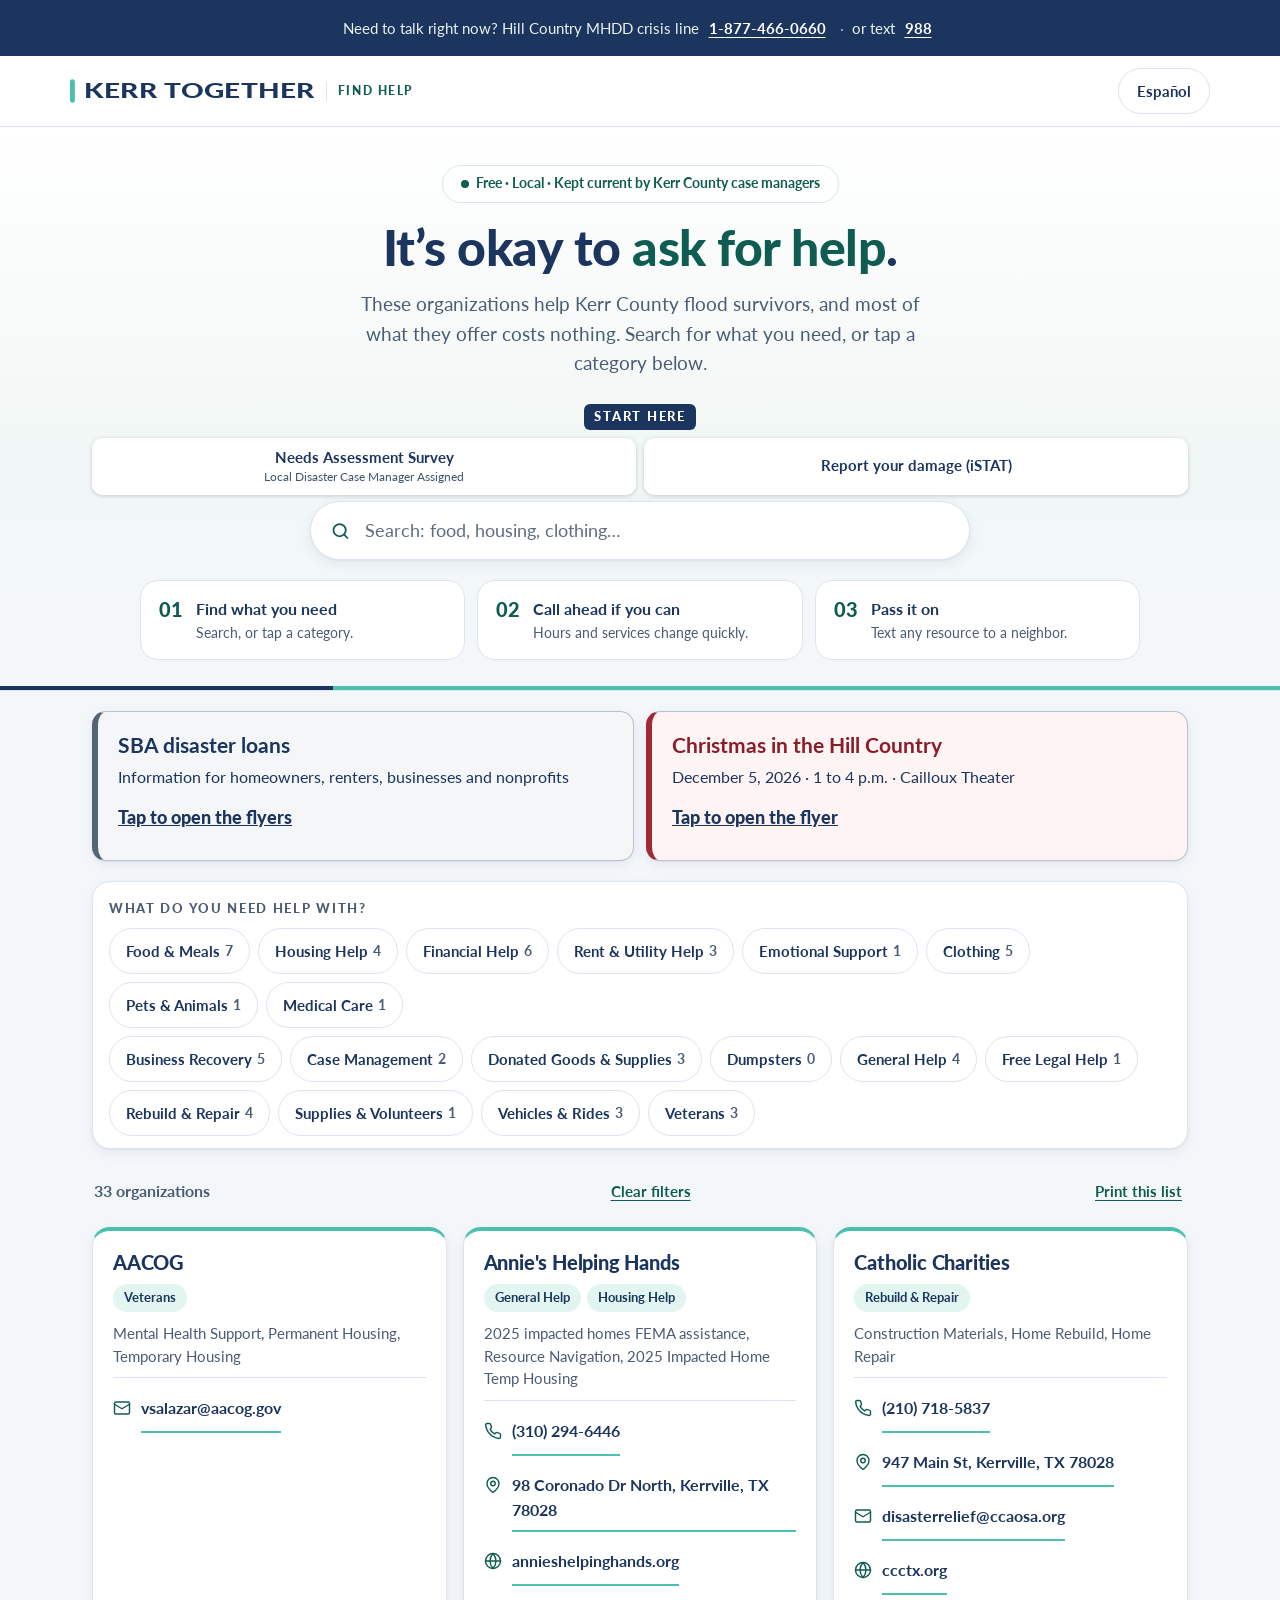
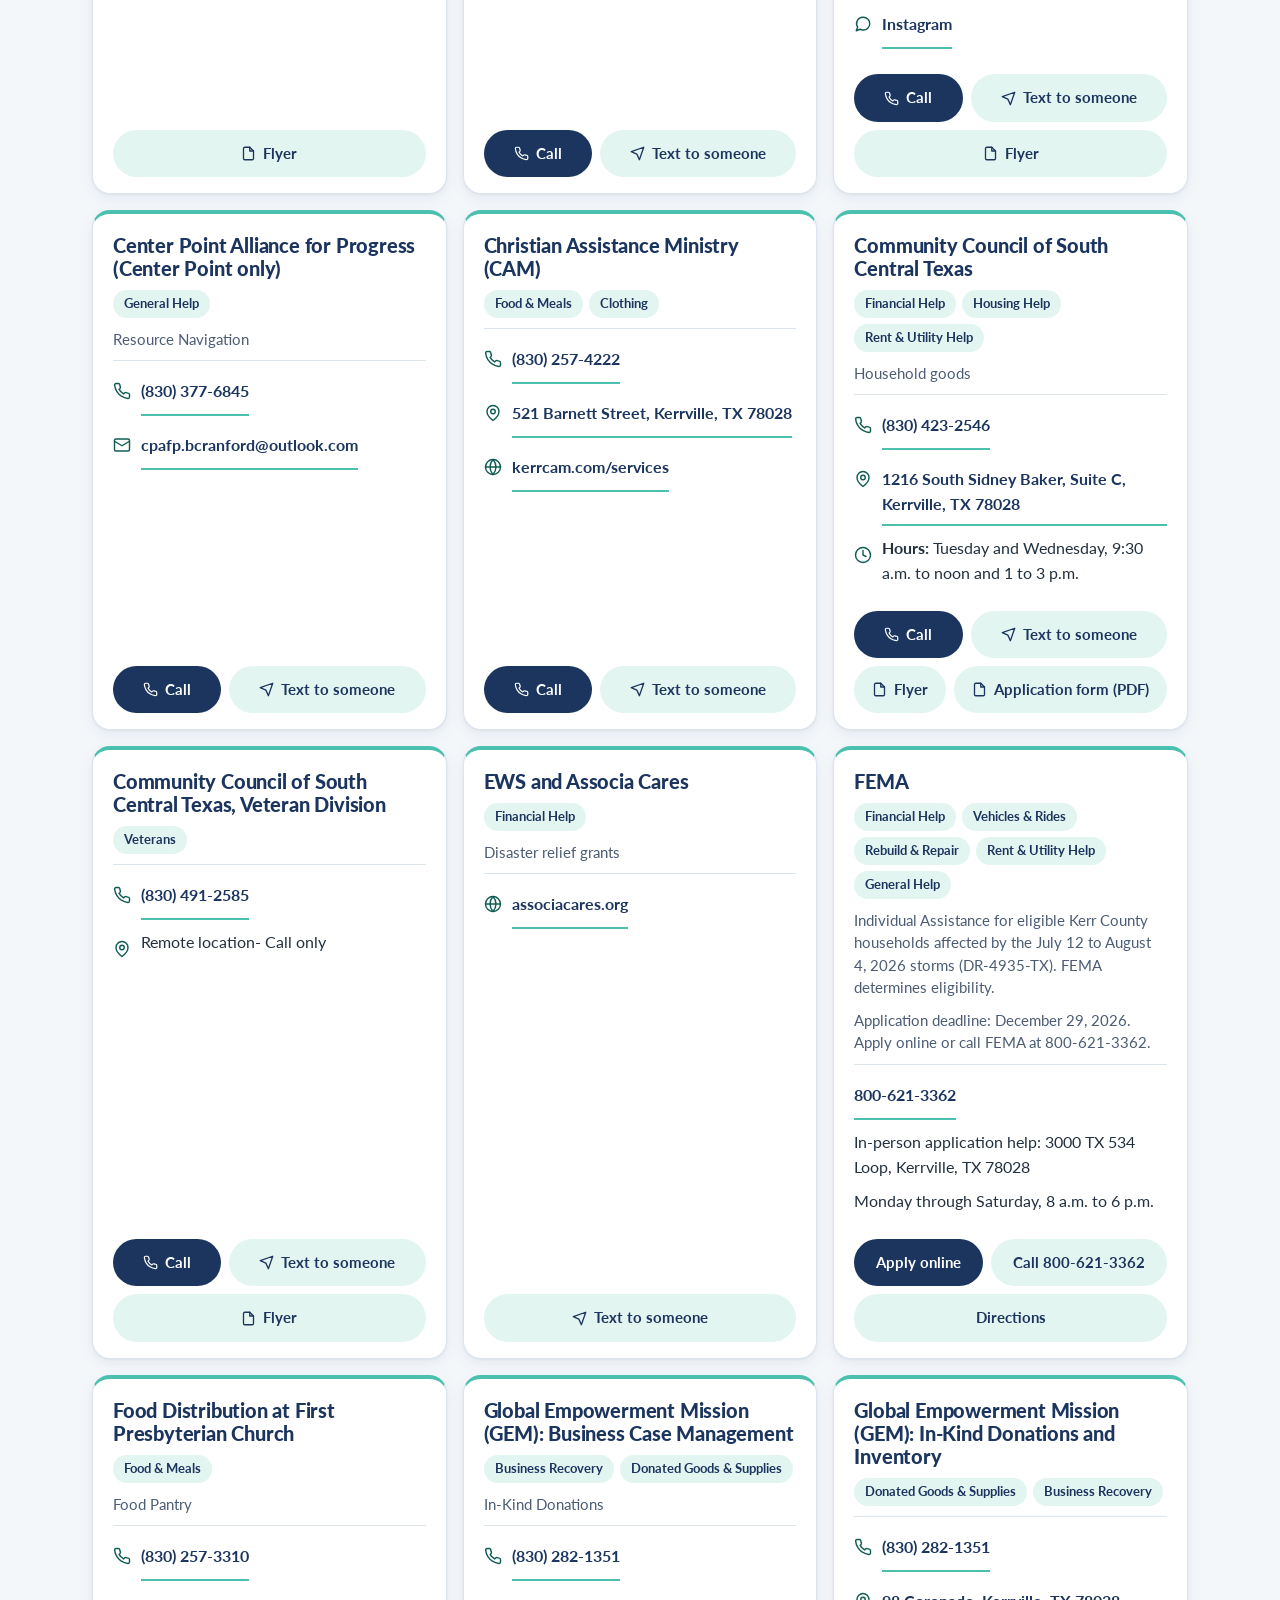
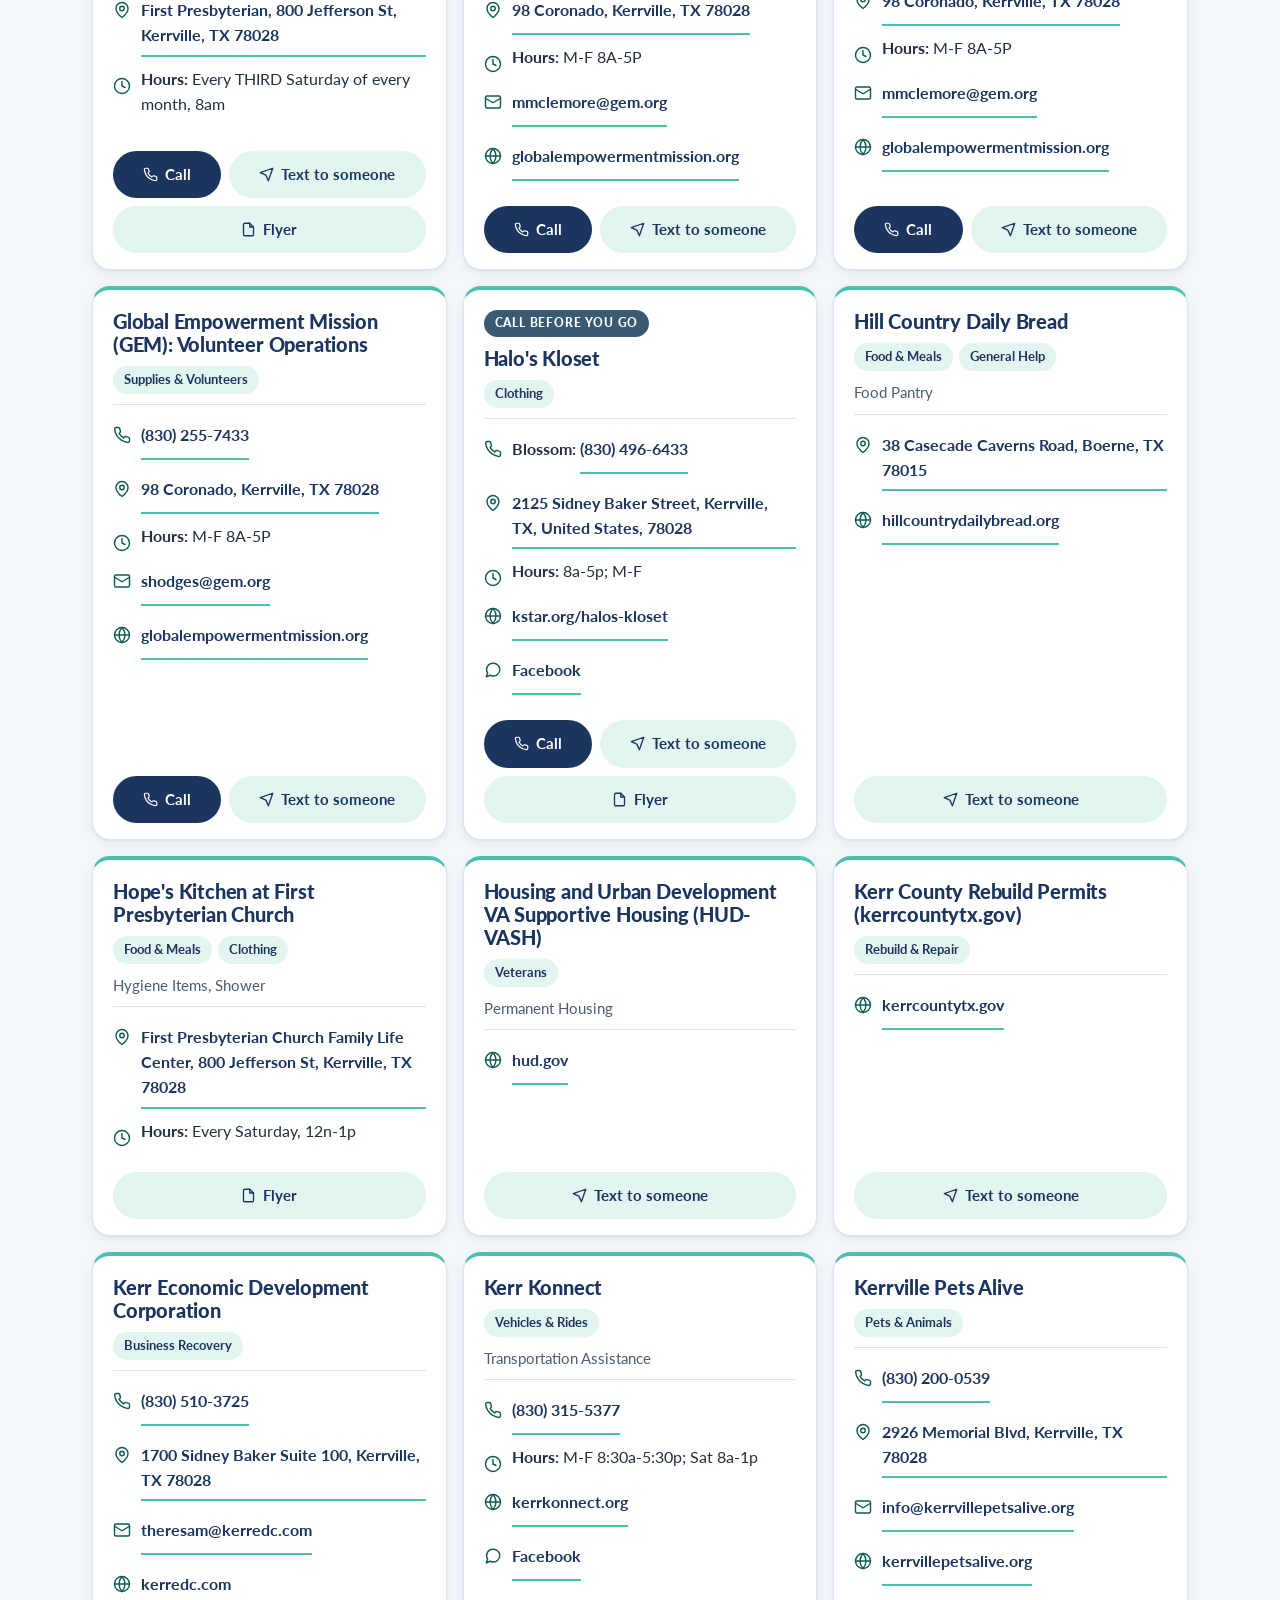
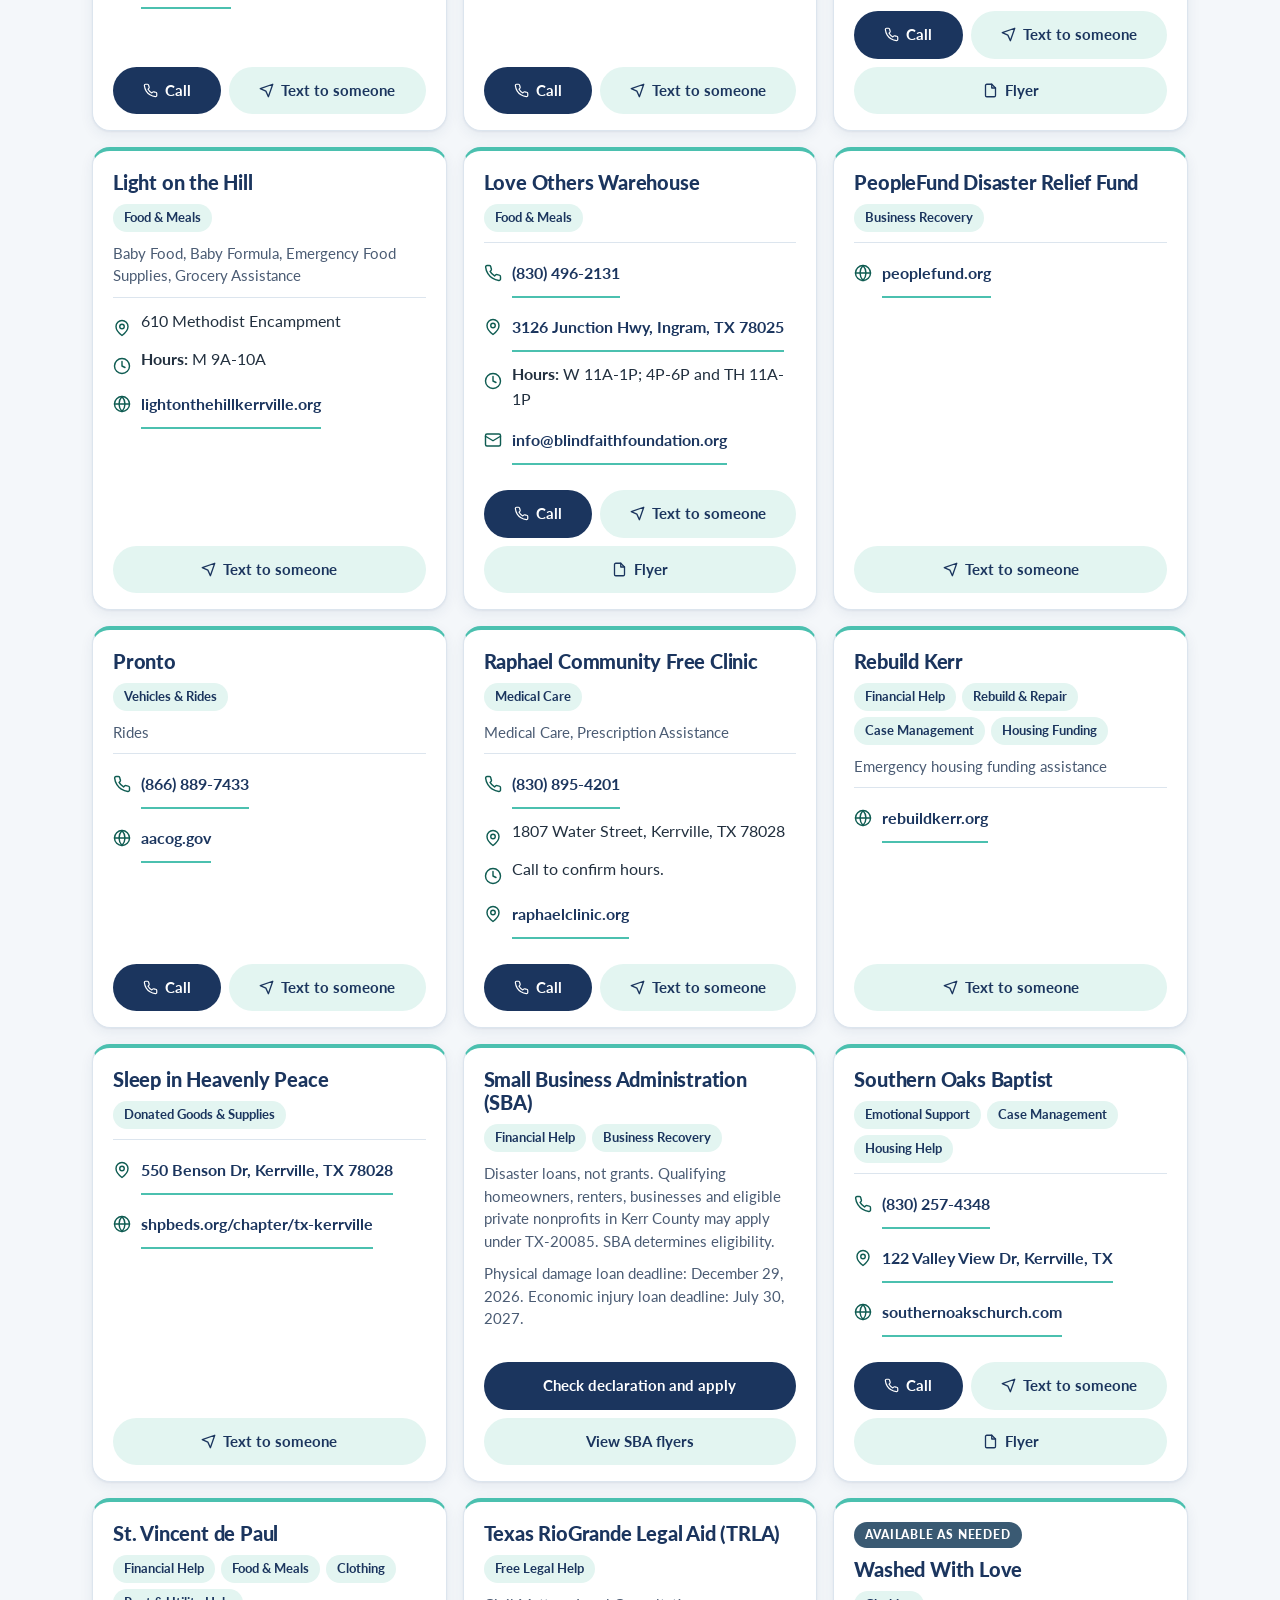
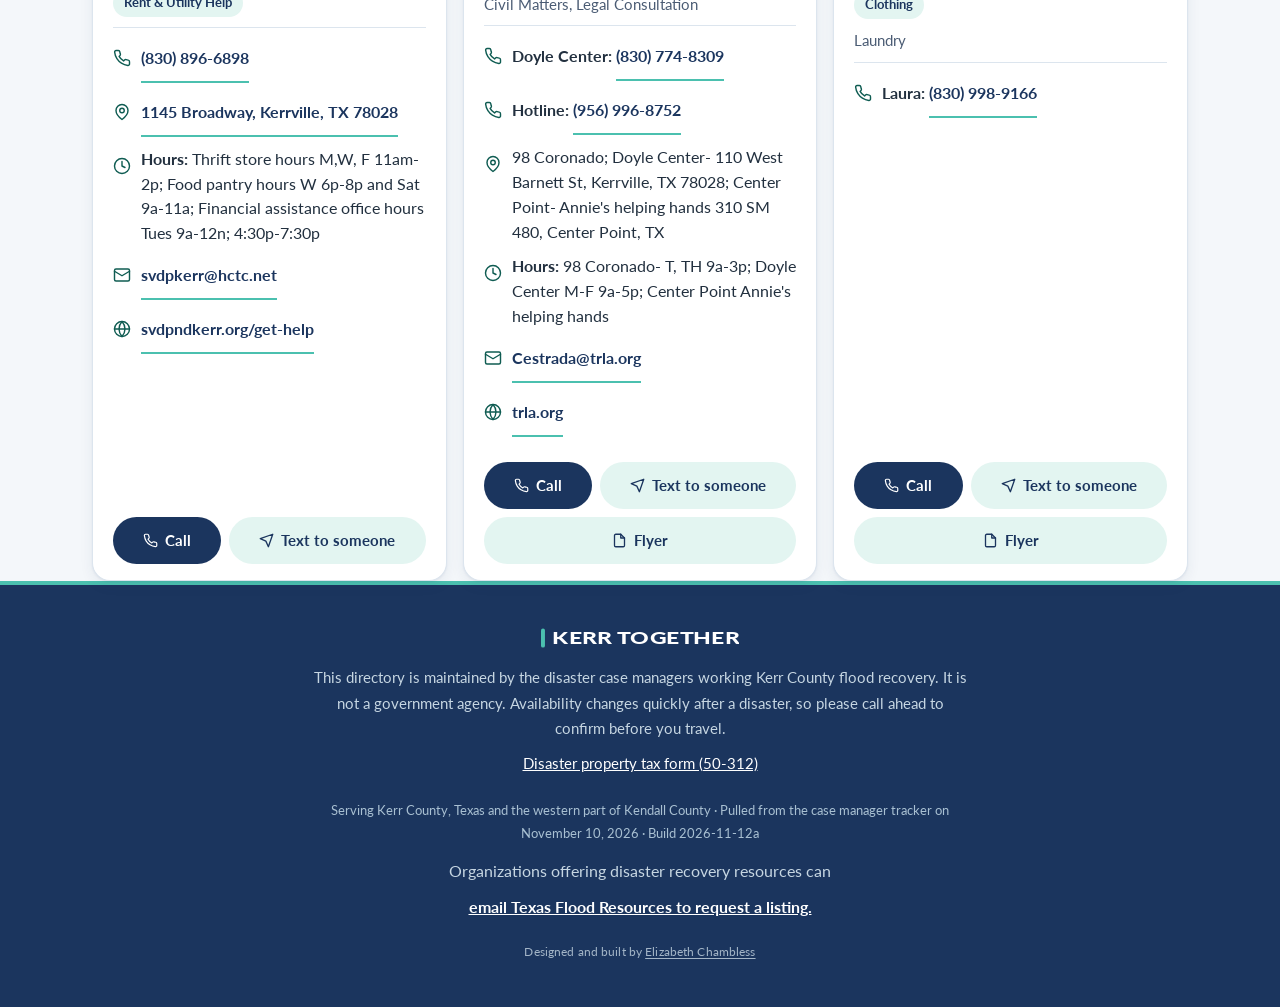
==== commit f1ac2155: "Correct SBA physical damage deadline to December 29 Match current TX-20085 declaration and official " ====
--- a/index.html
+++ b/index.html
@@ -280,7 +280,7 @@
 </section>
 
 <section class="call-launchers" aria-label="Flyers" data-aria-en="Flyers" data-aria-es="Volantes"><a id="sba-open" class="call-launch" href="flyers/sba-disaster-loans.html" data-dialog="sba-dialog"><span><b><span class="i18n" data-en="SBA disaster loans" data-es="Préstamos por desastre de la SBA">SBA disaster loans</span></b><span class="call-meta"><span class="i18n" data-en="Information for homeowners, renters, businesses and nonprofits" data-es="Información para propietarios, inquilinos, empresas y organizaciones sin fines de lucro">Information for homeowners, renters, businesses and nonprofits</span></span><span class="call-cta"><span class="i18n" data-en="Tap to open the flyers" data-es="Toque para abrir los volantes">Tap to open the flyers</span></span></span></a><a id="christmas-open" class="call-launch christmas" href="flyers/christmas-in-the-hill-country.html" data-dialog="christmas-dialog" data-ends="2026-12-05"><span><b><span class="i18n" data-en="Christmas in the Hill Country" data-es="Navidad en Hill Country">Christmas in the Hill Country</span></b><span class="call-meta"><span class="i18n" data-en="December 5, 2026 · 1 to 4 p.m. · Cailloux Theater" data-es="5 de diciembre de 2026 · 1 a 4 p. m. · Cailloux Theater">December 5, 2026 · 1 to 4 p.m. · Cailloux Theater</span></span><span class="call-cta"><span class="i18n" data-en="Tap to open the flyer" data-es="Toque para abrir el volante">Tap to open the flyer</span></span></span></a></section>
-<dialog id="sba-dialog" class="call-dialog" aria-labelledby="sba-title"><header class="call-header"><h2 id="sba-title"><span class="i18n" data-en="SBA disaster loan flyers" data-es="Volantes de préstamos por desastre de la SBA">SBA disaster loan flyers</span></h2><button class="call-exit" data-close type="button"><span class="i18n" data-en="Close flyer" data-es="Cerrar volante">Close flyer</span></button></header><div class="call-scroll"><h3><span class="i18n" data-en="SBA disaster loan information" data-es="Información sobre préstamos por desastre de la SBA">SBA disaster loan information</span></h3><div class="call-en"><img class="call-full-flyer" data-src="flyers/sba-homeowners-en.png" width="1391" height="1800" alt="Complete SBA homeowners and renters flyer in English"><a class="act" href="flyers/sba-homeowners-en.pdf"><span class="i18n" data-en="Open original flyer PDF" data-es="Abrir PDF original del volante">Open original flyer PDF</span></a> <a class="act" href="flyers/sba-homeowners-en.pdf" download="sba-homeowners-en.pdf" aria-label="Download Open original flyer PDF" data-aria-en="Download Open original flyer PDF" data-aria-es="Descargar Abrir PDF original del volante"><span class="i18n" data-en="Download PDF" data-es="Descargar PDF">Download PDF</span></a></div><div class="call-es"><img class="call-full-flyer" data-src="flyers/sba-homeowners-es.png" width="1391" height="1800" alt="Volante completo de la SBA para propietarios e inquilinos en español"><a class="act" href="flyers/sba-homeowners-es.pdf"><span class="i18n" data-en="Open original flyer PDF" data-es="Abrir PDF original del volante">Open original flyer PDF</span></a> <a class="act" href="flyers/sba-homeowners-es.pdf" download="sba-homeowners-es.pdf" aria-label="Download Open original flyer PDF" data-aria-en="Download Open original flyer PDF" data-aria-es="Descargar Abrir PDF original del volante"><span class="i18n" data-en="Download PDF" data-es="Descargar PDF">Download PDF</span></a></div><p><span class="i18n" data-en="Disaster loans, not grants. Qualifying homeowners, renters, businesses and eligible private nonprofits in Kerr County may apply under TX-20085. SBA determines eligibility." data-es="Préstamos por desastre, no subvenciones. Propietarios de vivienda, inquilinos, empresas y organizaciones privadas sin fines de lucro elegibles del condado de Kerr pueden solicitar bajo TX-20085. La SBA determina la elegibilidad.">Disaster loans, not grants. Qualifying homeowners, renters, businesses and eligible private nonprofits in Kerr County may apply under TX-20085. SBA determines eligibility.</span></p><p><span class="i18n" data-en="Physical damage loan deadline: December 30, 2026. Economic injury loan deadline: July 30, 2027." data-es="Fecha límite para préstamos por daños físicos: 30 de diciembre de 2026. Fecha límite para préstamos por perjuicio económico: 30 de julio de 2027.">Physical damage loan deadline: December 30, 2026. Economic injury loan deadline: July 30, 2027.</span></p><p><span class="i18n" data-en="These materials concern the 2026 declaration TX-20085. Check the official declaration for covered places and dates." data-es="Estos materiales corresponden a la declaración de 2026 TX-20085. Consulte la declaración oficial para ver los lugares y las fechas cubiertos.">These materials concern the 2026 declaration TX-20085. Check the official declaration for covered places and dates.</span></p><a class="act" href="https://lending.sba.gov/search-disaster/?disaster=TX-20085" target="_blank" rel="noopener"><span class="i18n" data-en="Check declaration and apply" data-es="Ver declaración y solicitar">Check declaration and apply</span></a><p><span class="i18n" data-en="Homeowners and renters may use an approved SBA loan to repair or replace disaster-damaged real estate and personal property. Loans must be repaid. Amounts and terms depend on SBA approval." data-es="Propietarios e inquilinos pueden usar un préstamo aprobado por la SBA para reparar o reemplazar bienes inmuebles y bienes personales dañados por el desastre. Los préstamos deben pagarse. Los montos y las condiciones dependen de la aprobación de la SBA.">Homeowners and renters may use an approved SBA loan to repair or replace disaster-damaged real estate and personal property. Loans must be repaid. Amounts and terms depend on SBA approval.</span></p><h3><span class="i18n" data-en="More original SBA flyers" data-es="Más volantes originales de la SBA">More original SBA flyers</span></h3><ul><li><a class="act" href="flyers/sba-fact-sheet-en.pdf"><span class="i18n" data-en="TX-20085 fact sheet (English)" data-es="Hoja informativa TX-20085 (inglés)">TX-20085 fact sheet (English)</span></a> <a class="act" href="flyers/sba-fact-sheet-en.pdf" download="sba-fact-sheet-en.pdf" aria-label="Download TX-20085 fact sheet (English)" data-aria-en="Download TX-20085 fact sheet (English)" data-aria-es="Descargar Hoja informativa TX-20085 (inglés)"><span class="i18n" data-en="Download PDF" data-es="Descargar PDF">Download PDF</span></a></li><li><a class="act" href="flyers/sba-fact-sheet-es.pdf"><span class="i18n" data-en="TX-20085 fact sheet (Spanish)" data-es="Hoja informativa TX-20085 (español)">TX-20085 fact sheet (Spanish)</span></a> <a class="act" href="flyers/sba-fact-sheet-es.pdf" download="sba-fact-sheet-es.pdf" aria-label="Download TX-20085 fact sheet (Spanish)" data-aria-en="Download TX-20085 fact sheet (Spanish)" data-aria-es="Descargar Hoja informativa TX-20085 (español)"><span class="i18n" data-en="Download PDF" data-es="Descargar PDF">Download PDF</span></a></li><li><a class="act" href="flyers/sba-businesses-en.pdf"><span class="i18n" data-en="Businesses and nonprofits (English)" data-es="Empresas y organizaciones sin fines de lucro (inglés)">Businesses and nonprofits (English)</span></a> <a class="act" href="flyers/sba-businesses-en.pdf" download="sba-businesses-en.pdf" aria-label="Download Businesses and nonprofits (English)" data-aria-en="Download Businesses and nonprofits (English)" data-aria-es="Descargar Empresas y organizaciones sin fines de lucro (inglés)"><span class="i18n" data-en="Download PDF" data-es="Descargar PDF">Download PDF</span></a></li><li><a class="act" href="flyers/sba-businesses-es.pdf"><span class="i18n" data-en="Businesses and nonprofits (Spanish)" data-es="Empresas y organizaciones sin fines de lucro (español)">Businesses and nonprofits (Spanish)</span></a> <a class="act" href="flyers/sba-businesses-es.pdf" download="sba-businesses-es.pdf" aria-label="Download Businesses and nonprofits (Spanish)" data-aria-en="Download Businesses and nonprofits (Spanish)" data-aria-es="Descargar Empresas y organizaciones sin fines de lucro (español)"><span class="i18n" data-en="Download PDF" data-es="Descargar PDF">Download PDF</span></a></li><li><a class="act" href="flyers/sba-economic-injury-en.pdf"><span class="i18n" data-en="Economic injury loans (English)" data-es="Préstamos por perjuicio económico (inglés)">Economic injury loans (English)</span></a> <a class="act" href="flyers/sba-economic-injury-en.pdf" download="sba-economic-injury-en.pdf" aria-label="Download Economic injury loans (English)" data-aria-en="Download Economic injury loans (English)" data-aria-es="Descargar Préstamos por perjuicio económico (inglés)"><span class="i18n" data-en="Download PDF" data-es="Descargar PDF">Download PDF</span></a></li><li><a class="act" href="flyers/sba-economic-injury-es.pdf"><span class="i18n" data-en="Economic injury loans (Spanish)" data-es="Préstamos por perjuicio económico (español)">Economic injury loans (Spanish)</span></a> <a class="act" href="flyers/sba-economic-injury-es.pdf" download="sba-economic-injury-es.pdf" aria-label="Download Economic injury loans (Spanish)" data-aria-en="Download Economic injury loans (Spanish)" data-aria-es="Descargar Préstamos por perjuicio económico (español)"><span class="i18n" data-en="Download PDF" data-es="Descargar PDF">Download PDF</span></a></li><li><a class="act" href="flyers/sba-mitigation-en.pdf"><span class="i18n" data-en="Mitigation projects (English)" data-es="Proyectos de mitigación (inglés)">Mitigation projects (English)</span></a> <a class="act" href="flyers/sba-mitigation-en.pdf" download="sba-mitigation-en.pdf" aria-label="Download Mitigation projects (English)" data-aria-en="Download Mitigation projects (English)" data-aria-es="Descargar Proyectos de mitigación (inglés)"><span class="i18n" data-en="Download PDF" data-es="Descargar PDF">Download PDF</span></a></li><li><a class="act" href="flyers/sba-and-fema-en.pdf"><span class="i18n" data-en="SBA loans and FEMA assistance (English)" data-es="Préstamos SBA y asistencia FEMA (inglés)">SBA loans and FEMA assistance (English)</span></a> <a class="act" href="flyers/sba-and-fema-en.pdf" download="sba-and-fema-en.pdf" aria-label="Download SBA loans and FEMA assistance (English)" data-aria-en="Download SBA loans and FEMA assistance (English)" data-aria-es="Descargar Préstamos SBA y asistencia FEMA (inglés)"><span class="i18n" data-en="Download PDF" data-es="Descargar PDF">Download PDF</span></a></li><li><a class="act" href="flyers/sba-benefits-es.pdf"><span class="i18n" data-en="Benefits of SBA loans (Spanish)" data-es="Beneficios de préstamos SBA (español)">Benefits of SBA loans (Spanish)</span></a> <a class="act" href="flyers/sba-benefits-es.pdf" download="sba-benefits-es.pdf" aria-label="Download Benefits of SBA loans (Spanish)" data-aria-en="Download Benefits of SBA loans (Spanish)" data-aria-es="Descargar Beneficios de préstamos SBA (español)"><span class="i18n" data-en="Download PDF" data-es="Descargar PDF">Download PDF</span></a></li></ul></div><footer class="call-footer"><button class="call-exit" data-return type="button"><span class="i18n" data-en="Return to resources" data-es="Volver a los recursos">Return to resources</span></button></footer></dialog>
+<dialog id="sba-dialog" class="call-dialog" aria-labelledby="sba-title"><header class="call-header"><h2 id="sba-title"><span class="i18n" data-en="SBA disaster loan flyers" data-es="Volantes de préstamos por desastre de la SBA">SBA disaster loan flyers</span></h2><button class="call-exit" data-close type="button"><span class="i18n" data-en="Close flyer" data-es="Cerrar volante">Close flyer</span></button></header><div class="call-scroll"><h3><span class="i18n" data-en="SBA disaster loan information" data-es="Información sobre préstamos por desastre de la SBA">SBA disaster loan information</span></h3><div class="call-en"><img class="call-full-flyer" data-src="flyers/sba-homeowners-en.png" width="1391" height="1800" alt="Complete SBA homeowners and renters flyer in English"><a class="act" href="flyers/sba-homeowners-en.pdf"><span class="i18n" data-en="Open original flyer PDF" data-es="Abrir PDF original del volante">Open original flyer PDF</span></a> <a class="act" href="flyers/sba-homeowners-en.pdf" download="sba-homeowners-en.pdf" aria-label="Download Open original flyer PDF" data-aria-en="Download Open original flyer PDF" data-aria-es="Descargar Abrir PDF original del volante"><span class="i18n" data-en="Download PDF" data-es="Descargar PDF">Download PDF</span></a></div><div class="call-es"><img class="call-full-flyer" data-src="flyers/sba-homeowners-es.png" width="1391" height="1800" alt="Volante completo de la SBA para propietarios e inquilinos en español"><a class="act" href="flyers/sba-homeowners-es.pdf"><span class="i18n" data-en="Open original flyer PDF" data-es="Abrir PDF original del volante">Open original flyer PDF</span></a> <a class="act" href="flyers/sba-homeowners-es.pdf" download="sba-homeowners-es.pdf" aria-label="Download Open original flyer PDF" data-aria-en="Download Open original flyer PDF" data-aria-es="Descargar Abrir PDF original del volante"><span class="i18n" data-en="Download PDF" data-es="Descargar PDF">Download PDF</span></a></div><p><span class="i18n" data-en="Disaster loans, not grants. Qualifying homeowners, renters, businesses and eligible private nonprofits in Kerr County may apply under TX-20085. SBA determines eligibility." data-es="Préstamos por desastre, no subvenciones. Propietarios de vivienda, inquilinos, empresas y organizaciones privadas sin fines de lucro elegibles del condado de Kerr pueden solicitar bajo TX-20085. La SBA determina la elegibilidad.">Disaster loans, not grants. Qualifying homeowners, renters, businesses and eligible private nonprofits in Kerr County may apply under TX-20085. SBA determines eligibility.</span></p><p><span class="i18n" data-en="Physical damage loan deadline: December 29, 2026. Economic injury loan deadline: July 30, 2027." data-es="Fecha límite para préstamos por daños físicos: 29 de diciembre de 2026. Fecha límite para préstamos por perjuicio económico: 30 de julio de 2027.">Physical damage loan deadline: December 29, 2026. Economic injury loan deadline: July 30, 2027.</span></p><p><span class="i18n" data-en="These materials concern the 2026 declaration TX-20085. Check the official declaration for covered places and dates." data-es="Estos materiales corresponden a la declaración de 2026 TX-20085. Consulte la declaración oficial para ver los lugares y las fechas cubiertos.">These materials concern the 2026 declaration TX-20085. Check the official declaration for covered places and dates.</span></p><a class="act" href="https://lending.sba.gov/search-disaster/?disaster=TX-20085" target="_blank" rel="noopener"><span class="i18n" data-en="Check declaration and apply" data-es="Ver declaración y solicitar">Check declaration and apply</span></a><p><span class="i18n" data-en="Homeowners and renters may use an approved SBA loan to repair or replace disaster-damaged real estate and personal property. Loans must be repaid. Amounts and terms depend on SBA approval." data-es="Propietarios e inquilinos pueden usar un préstamo aprobado por la SBA para reparar o reemplazar bienes inmuebles y bienes personales dañados por el desastre. Los préstamos deben pagarse. Los montos y las condiciones dependen de la aprobación de la SBA.">Homeowners and renters may use an approved SBA loan to repair or replace disaster-damaged real estate and personal property. Loans must be repaid. Amounts and terms depend on SBA approval.</span></p><h3><span class="i18n" data-en="More original SBA flyers" data-es="Más volantes originales de la SBA">More original SBA flyers</span></h3><ul><li><a class="act" href="flyers/sba-fact-sheet-en.pdf"><span class="i18n" data-en="TX-20085 fact sheet (English)" data-es="Hoja informativa TX-20085 (inglés)">TX-20085 fact sheet (English)</span></a> <a class="act" href="flyers/sba-fact-sheet-en.pdf" download="sba-fact-sheet-en.pdf" aria-label="Download TX-20085 fact sheet (English)" data-aria-en="Download TX-20085 fact sheet (English)" data-aria-es="Descargar Hoja informativa TX-20085 (inglés)"><span class="i18n" data-en="Download PDF" data-es="Descargar PDF">Download PDF</span></a></li><li><a class="act" href="flyers/sba-fact-sheet-es.pdf"><span class="i18n" data-en="TX-20085 fact sheet (Spanish)" data-es="Hoja informativa TX-20085 (español)">TX-20085 fact sheet (Spanish)</span></a> <a class="act" href="flyers/sba-fact-sheet-es.pdf" download="sba-fact-sheet-es.pdf" aria-label="Download TX-20085 fact sheet (Spanish)" data-aria-en="Download TX-20085 fact sheet (Spanish)" data-aria-es="Descargar Hoja informativa TX-20085 (español)"><span class="i18n" data-en="Download PDF" data-es="Descargar PDF">Download PDF</span></a></li><li><a class="act" href="flyers/sba-businesses-en.pdf"><span class="i18n" data-en="Businesses and nonprofits (English)" data-es="Empresas y organizaciones sin fines de lucro (inglés)">Businesses and nonprofits (English)</span></a> <a class="act" href="flyers/sba-businesses-en.pdf" download="sba-businesses-en.pdf" aria-label="Download Businesses and nonprofits (English)" data-aria-en="Download Businesses and nonprofits (English)" data-aria-es="Descargar Empresas y organizaciones sin fines de lucro (inglés)"><span class="i18n" data-en="Download PDF" data-es="Descargar PDF">Download PDF</span></a></li><li><a class="act" href="flyers/sba-businesses-es.pdf"><span class="i18n" data-en="Businesses and nonprofits (Spanish)" data-es="Empresas y organizaciones sin fines de lucro (español)">Businesses and nonprofits (Spanish)</span></a> <a class="act" href="flyers/sba-businesses-es.pdf" download="sba-businesses-es.pdf" aria-label="Download Businesses and nonprofits (Spanish)" data-aria-en="Download Businesses and nonprofits (Spanish)" data-aria-es="Descargar Empresas y organizaciones sin fines de lucro (español)"><span class="i18n" data-en="Download PDF" data-es="Descargar PDF">Download PDF</span></a></li><li><a class="act" href="flyers/sba-economic-injury-en.pdf"><span class="i18n" data-en="Economic injury loans (English)" data-es="Préstamos por perjuicio económico (inglés)">Economic injury loans (English)</span></a> <a class="act" href="flyers/sba-economic-injury-en.pdf" download="sba-economic-injury-en.pdf" aria-label="Download Economic injury loans (English)" data-aria-en="Download Economic injury loans (English)" data-aria-es="Descargar Préstamos por perjuicio económico (inglés)"><span class="i18n" data-en="Download PDF" data-es="Descargar PDF">Download PDF</span></a></li><li><a class="act" href="flyers/sba-economic-injury-es.pdf"><span class="i18n" data-en="Economic injury loans (Spanish)" data-es="Préstamos por perjuicio económico (español)">Economic injury loans (Spanish)</span></a> <a class="act" href="flyers/sba-economic-injury-es.pdf" download="sba-economic-injury-es.pdf" aria-label="Download Economic injury loans (Spanish)" data-aria-en="Download Economic injury loans (Spanish)" data-aria-es="Descargar Préstamos por perjuicio económico (español)"><span class="i18n" data-en="Download PDF" data-es="Descargar PDF">Download PDF</span></a></li><li><a class="act" href="flyers/sba-mitigation-en.pdf"><span class="i18n" data-en="Mitigation projects (English)" data-es="Proyectos de mitigación (inglés)">Mitigation projects (English)</span></a> <a class="act" href="flyers/sba-mitigation-en.pdf" download="sba-mitigation-en.pdf" aria-label="Download Mitigation projects (English)" data-aria-en="Download Mitigation projects (English)" data-aria-es="Descargar Proyectos de mitigación (inglés)"><span class="i18n" data-en="Download PDF" data-es="Descargar PDF">Download PDF</span></a></li><li><a class="act" href="flyers/sba-and-fema-en.pdf"><span class="i18n" data-en="SBA loans and FEMA assistance (English)" data-es="Préstamos SBA y asistencia FEMA (inglés)">SBA loans and FEMA assistance (English)</span></a> <a class="act" href="flyers/sba-and-fema-en.pdf" download="sba-and-fema-en.pdf" aria-label="Download SBA loans and FEMA assistance (English)" data-aria-en="Download SBA loans and FEMA assistance (English)" data-aria-es="Descargar Préstamos SBA y asistencia FEMA (inglés)"><span class="i18n" data-en="Download PDF" data-es="Descargar PDF">Download PDF</span></a></li><li><a class="act" href="flyers/sba-benefits-es.pdf"><span class="i18n" data-en="Benefits of SBA loans (Spanish)" data-es="Beneficios de préstamos SBA (español)">Benefits of SBA loans (Spanish)</span></a> <a class="act" href="flyers/sba-benefits-es.pdf" download="sba-benefits-es.pdf" aria-label="Download Benefits of SBA loans (Spanish)" data-aria-en="Download Benefits of SBA loans (Spanish)" data-aria-es="Descargar Beneficios de préstamos SBA (español)"><span class="i18n" data-en="Download PDF" data-es="Descargar PDF">Download PDF</span></a></li></ul></div><footer class="call-footer"><button class="call-exit" data-return type="button"><span class="i18n" data-en="Return to resources" data-es="Volver a los recursos">Return to resources</span></button></footer></dialog>
 <dialog id="christmas-dialog" class="call-dialog" aria-labelledby="christmas-title"><header class="call-header"><h2 id="christmas-title"><span class="i18n" data-en="Christmas in the Hill Country flyer" data-es="Volante de Navidad en Hill Country">Christmas in the Hill Country flyer</span></h2><button class="call-exit" data-close type="button"><span class="i18n" data-en="Close flyer" data-es="Cerrar volante">Close flyer</span></button></header><div class="call-scroll"><h3><span class="i18n" data-en="Christmas in the Hill Country" data-es="Navidad en Hill Country">Christmas in the Hill Country</span></h3><p><span class="i18n" data-en="December 5, 2026, 1 to 4 p.m. Central. Cailloux Theater, 910 Main St., Kerrville." data-es="5 de diciembre de 2026, de 1 a 4 p. m., hora del centro. Cailloux Theater, 910 Main St., Kerrville.">December 5, 2026, 1 to 4 p.m. Central. Cailloux Theater, 910 Main St., Kerrville.</span></p><img class="call-full-flyer" data-src="flyers/christmas-in-the-hill-country.png" alt="Original Christmas in the Hill Country flyer. Event details are also written above in both languages." data-alt-en="Original Christmas in the Hill Country flyer. Event details are also written above in both languages." data-alt-es="Volante original de Navidad en Hill Country. Los detalles del evento también están escritos arriba en ambos idiomas."><p><span class="i18n" data-en="St. Peter’s Episcopal Church welcomes everyone for live music, crafts, holiday food and drinks. There will be a holiday ornament shop for families affected by flooding." data-es="La Iglesia Episcopal St. Peter’s invita a toda la comunidad a disfrutar de música en vivo, manualidades, comida y bebidas navideñas. Habrá una tienda de adornos navideños para las familias afectadas por las inundaciones.">St. Peter’s Episcopal Church welcomes everyone for live music, crafts, holiday food and drinks. There will be a holiday ornament shop for families affected by flooding.</span></p><p><span class="i18n" data-en="Flood-affected families can RSVP to request a free tabletop Christmas tree or wreath. A request does not guarantee availability." data-es="Las familias afectadas por las inundaciones pueden usar el formulario para solicitar un arbolito de mesa o una corona navideña sin costo. Una solicitud no garantiza la disponibilidad.">Flood-affected families can RSVP to request a free tabletop Christmas tree or wreath. A request does not guarantee availability.</span></p><a class="act" href="https://docs.google.com/forms/d/e/1FAIpQLSeaqMvBajDxD-vMENKTY3EVGuyDx3_5Un7Y9o-f98YGT7BZxw/viewform" target="_blank" rel="noopener"><span class="i18n" data-en="RSVP to request a tree or wreath" data-es="Solicitar arbolito o corona">RSVP to request a tree or wreath</span></a><a class="act" href="flyers/christmas-in-the-hill-country.png"><span class="i18n" data-en="Open original full flyer" data-es="Abrir volante original completo">Open original full flyer</span></a></div><footer class="call-footer"><button class="call-exit" data-return type="button"><span class="i18n" data-en="Return to resources" data-es="Volver a los recursos">Return to resources</span></button></footer></dialog>
 <main class="wrap" id="results">
   <div class="printonly"><span class="i18n" data-en="Kerr County flood help. Availability changes fast, please call ahead." data-es="Ayuda por la inundación del condado de Kerr. La disponibilidad cambia rápido, llame antes.">Kerr County flood help. Availability changes fast, please call ahead.</span> <span class="i18n" data-en="Hill Country MHDD crisis line" data-es="Línea de crisis de Hill Country MHDD">Hill Country MHDD crisis line</span> <span class="nb">1-877-466-0660</span>, <span class="i18n" data-en="or call or text" data-es="o llame o envíe un texto al">or call or text</span> <span class="nb">988</span>.</div>
@@ -325,7 +325,7 @@
 <article class="card" data-cats="MEDICAL_ASSISTANCE" data-text="raphael community free clinic medical care prescription assistance clinic doctor medicine health salud medico clinica recetas medicamentos" data-text-es="raphael community free clinic atencion medica ayuda con recetas clinica medico medicamentos salud medical care prescription"><h3>Raphael Community Free Clinic</h3><div class="tags"><span class="tag"><span class="i18n" data-en="Medical Care" data-es="Atención médica">Medical Care</span></span></div><p class="svc"><span class="i18n" data-en="Medical Care, Prescription Assistance" data-es="Atención médica, Ayuda con recetas">Medical Care, Prescription Assistance</span></p><ul class="contact"><li><svg aria-hidden="true" class="ic" fill="none" stroke="currentColor" stroke-linecap="round" stroke-linejoin="round" stroke-width="1.9" viewbox="0 0 24 24"><path d="M22 16.9v3a2 2 0 0 1-2.2 2 19.8 19.8 0 0 1-8.6-3 19.5 19.5 0 0 1-6-6 19.8 19.8 0 0 1-3-8.7A2 2 0 0 1 4.1 2h3a2 2 0 0 1 2 1.7c.13.96.36 1.9.7 2.8a2 2 0 0 1-.45 2.1L8.1 9.9a16 16 0 0 0 6 6l1.3-1.3a2 2 0 0 1 2.1-.45c.9.34 1.84.57 2.8.7A2 2 0 0 1 22 16.9z"></path></svg><span><a href="tel:+18308954201">(830) 895-4201</a></span></li><li><svg aria-hidden="true" class="ic" fill="none" stroke="currentColor" stroke-linecap="round" stroke-linejoin="round" stroke-width="1.9" viewbox="0 0 24 24"><path d="M20 10c0 6-8 12-8 12s-8-6-8-12a8 8 0 0 1 16 0z"></path><circle cx="12" cy="10" r="3"></circle></svg><span>1807 Water Street, Kerrville, TX 78028</span></li><li><svg aria-hidden="true" class="ic" fill="none" stroke="currentColor" stroke-linecap="round" stroke-linejoin="round" stroke-width="1.9" viewbox="0 0 24 24"><circle cx="12" cy="12" r="10"></circle><path d="M12 6v6l4 2"></path></svg><span><span class="i18n" data-en="Call to confirm hours." data-es="Llame para confirmar el horario.">Call to confirm hours.</span></span></li><li><svg aria-hidden="true" class="ic" fill="none" stroke="currentColor" stroke-linecap="round" stroke-linejoin="round" stroke-width="1.9" viewbox="0 0 24 24"><path d="M20 10c0 6-8 12-8 12s-8-6-8-12a8 8 0 0 1 16 0z"></path><circle cx="12" cy="10" r="3"></circle></svg><span><a target="_blank" rel="noopener" href="https://raphaelclinic.org/">raphaelclinic.org</a></span></li></ul><div class="acts"><a class="act primary" href="tel:+18308954201"><svg aria-hidden="true" class="ica" fill="none" stroke="currentColor" stroke-linecap="round" stroke-linejoin="round" stroke-width="1.9" viewbox="0 0 24 24"><path d="M22 16.9v3a2 2 0 0 1-2.2 2 19.8 19.8 0 0 1-8.6-3 19.5 19.5 0 0 1-6-6 19.8 19.8 0 0 1-3-8.7A2 2 0 0 1 4.1 2h3a2 2 0 0 1 2 1.7c.13.96.36 1.9.7 2.8a2 2 0 0 1-.45 2.1L8.1 9.9a16 16 0 0 0 6 6l1.3-1.3a2 2 0 0 1 2.1-.45c.9.34 1.84.57 2.8.7A2 2 0 0 1 22 16.9z"></path></svg><span class="i18n" data-en="Call" data-es="Llamar">Call</span></a><a class="act share" href="sms:?body=Raphael%20Community%20Free%20Clinic.%20%28830%29%20895-4201.%201807%20Water%20Street%2C%20Kerrville%2C%20TX%2078028.%20Kerr%20County%20flood%20resource%20guide%3A%20https%3A%2F%2Fresources.kerrtogether.com%2F" data-sms-en="sms:?body=Raphael%20Community%20Free%20Clinic.%20%28830%29%20895-4201.%201807%20Water%20Street%2C%20Kerrville%2C%20TX%2078028.%20Kerr%20County%20flood%20resource%20guide%3A%20https%3A%2F%2Fresources.kerrtogether.com%2F" data-sms-es="sms:?body=Raphael%20Community%20Free%20Clinic.%20%28830%29%20895-4201.%201807%20Water%20Street%2C%20Kerrville%2C%20TX%2078028.%20Gu%C3%ADa%20de%20recursos%20por%20la%20inundaci%C3%B3n%20del%20condado%20de%20Kerr%3A%20https%3A%2F%2Fresources.kerrtogether.com%2F"><svg aria-hidden="true" class="ica" fill="none" stroke="currentColor" stroke-linecap="round" stroke-linejoin="round" stroke-width="2.1" viewbox="0 0 24 24"><path d="m22 2-7 20-4-9-9-4 20-7z"></path></svg><span class="i18n" data-en="Text to someone" data-es="Enviar por texto">Text to someone</span></a></div></article>
 <article class="card" data-cats="FINANCIAL_ASSISTANCE REBUILD_REPAIR CASE_MANAGEMENT TEMPORARY_SHELTER" data-text="rebuild kerr emergency housing funding assistance financial help rebuild &amp; repair case management housing funding money cash grant financial assistance funds bills pay dinero efectivo beca fondos ayuda economica pagar rebuild repair home rebuild roofing plumbing electrical hvac foundation contractor construction reconstruir reparar reparacion techo plomeria electricidad contratista construccion case manager caseworker navigator manejo de casos trabajador social shelter housing hotel place to sleep homeless stay refugio vivienda alojamiento hotel dormir casa" data-text-es="rebuild kerr ayuda economica para alojamiento de emergencia ayuda economica reconstruccion y reparacion manejo de casos ayuda economica para vivienda money cash grant financial assistance funds bills pay dinero efectivo beca fondos ayuda economica pagar rebuild repair home rebuild roofing plumbing electrical hvac foundation contractor construction reconstruir reparar reparacion techo plomeria electricidad contratista construccion case manager caseworker navigator manejo de casos trabajador social shelter housing hotel place to sleep homeless stay refugio vivienda alojamiento hotel dormir casa"><h3>Rebuild Kerr</h3><div class="tags"><span class="tag"><span class="i18n" data-en="Financial Help" data-es="Ayuda económica">Financial Help</span></span><span class="tag"><span class="i18n" data-en="Rebuild &amp; Repair" data-es="Reconstrucción y reparación">Rebuild &amp; Repair</span></span><span class="tag"><span class="i18n" data-en="Case Management" data-es="Manejo de casos">Case Management</span></span><span class="tag"><span class="i18n" data-en="Housing Funding" data-es="Ayuda económica para vivienda">Housing Funding</span></span></div><p class="svc"><span class="i18n" data-en="Emergency housing funding assistance" data-es="Ayuda económica para alojamiento de emergencia">Emergency housing funding assistance</span></p><ul class="contact"><li><svg class="ic" viewBox="0 0 24 24" fill="none" stroke="currentColor" stroke-width="1.9" stroke-linecap="round" stroke-linejoin="round" aria-hidden="true"><circle cx="12" cy="12" r="10"/><path d="M2 12h20M12 2a15.3 15.3 0 0 1 4 10 15.3 15.3 0 0 1-4 10 15.3 15.3 0 0 1-4-10 15.3 15.3 0 0 1 4-10z"/></svg><span><a target="_blank" rel="noopener" href="https://rebuildkerr.org/">rebuildkerr.org</a></span></li></ul><div class="acts"><a class="act share" href="sms:?body=Rebuild%20Kerr.%20Kerr%20County%20flood%20resource%20guide%3A%20https%3A//resources.kerrtogether.com/" data-sms-en="sms:?body=Rebuild%20Kerr.%20Kerr%20County%20flood%20resource%20guide%3A%20https%3A//resources.kerrtogether.com/" data-sms-es="sms:?body=Rebuild%20Kerr.%20Gu%C3%ADa%20de%20recursos%20por%20la%20inundaci%C3%B3n%20del%20condado%20de%20Kerr%3A%20https%3A//resources.kerrtogether.com/"><svg class="ica" viewBox="0 0 24 24" fill="none" stroke="currentColor" stroke-width="2.1" stroke-linecap="round" stroke-linejoin="round" aria-hidden="true"><path d="m22 2-7 20-4-9-9-4 20-7z"/></svg><span class="i18n" data-en="Text to someone" data-es="Enviar por texto">Text to someone</span></a></div></article>
 <article class="card" data-cats="DONATIONS" data-text="sleep in heavenly peace 550 benson dr, kerrville, tx 78028 donated goods &amp; supplies donations supplies goods furniture household bed beds bunk bed bedding mattress donaciones suministros muebles articulos cama camas colchon ropa de cama" data-text-es="sleep in heavenly peace 550 benson dr, kerrville, tx 78028 donaciones y suministros donations supplies goods furniture household bed beds bunk bed bedding mattress donaciones suministros muebles articulos cama camas colchon ropa de cama"><h3>Sleep in Heavenly Peace</h3><div class="tags"><span class="tag"><span class="i18n" data-en="Donated Goods &amp; Supplies" data-es="Donaciones y suministros">Donated Goods &amp; Supplies</span></span></div><ul class="contact"><li><svg class="ic" viewBox="0 0 24 24" fill="none" stroke="currentColor" stroke-width="1.9" stroke-linecap="round" stroke-linejoin="round" aria-hidden="true"><path d="M20 10c0 6-8 12-8 12s-8-6-8-12a8 8 0 0 1 16 0z"/><circle cx="12" cy="10" r="3"/></svg><span><a target="_blank" rel="noopener" href="https://maps.google.com/?q=550%20Benson%20Dr%2C%20Kerrville%2C%20TX%2078028">550 Benson Dr, Kerrville, TX 78028</a></span></li><li><svg class="ic" viewBox="0 0 24 24" fill="none" stroke="currentColor" stroke-width="1.9" stroke-linecap="round" stroke-linejoin="round" aria-hidden="true"><circle cx="12" cy="12" r="10"/><path d="M2 12h20M12 2a15.3 15.3 0 0 1 4 10 15.3 15.3 0 0 1-4 10 15.3 15.3 0 0 1-4-10 15.3 15.3 0 0 1 4-10z"/></svg><span><a target="_blank" rel="noopener" href="https://shpbeds.org/chapter/tx-kerrville/">shpbeds.org/chapter/tx-kerrville</a></span></li></ul><div class="acts"><a class="act share" href="sms:?body=Sleep%20in%20Heavenly%20Peace.%20550%20Benson%20Dr%2C%20Kerrville%2C%20TX%2078028.%20Kerr%20County%20flood%20resource%20guide%3A%20https%3A//resources.kerrtogether.com/" data-sms-en="sms:?body=Sleep%20in%20Heavenly%20Peace.%20550%20Benson%20Dr%2C%20Kerrville%2C%20TX%2078028.%20Kerr%20County%20flood%20resource%20guide%3A%20https%3A//resources.kerrtogether.com/" data-sms-es="sms:?body=Sleep%20in%20Heavenly%20Peace.%20550%20Benson%20Dr%2C%20Kerrville%2C%20TX%2078028.%20Gu%C3%ADa%20de%20recursos%20por%20la%20inundaci%C3%B3n%20del%20condado%20de%20Kerr%3A%20https%3A//resources.kerrtogether.com/"><svg class="ica" viewBox="0 0 24 24" fill="none" stroke="currentColor" stroke-width="2.1" stroke-linecap="round" stroke-linejoin="round" aria-hidden="true"><path d="m22 2-7 20-4-9-9-4 20-7z"/></svg><span class="i18n" data-en="Text to someone" data-es="Enviar por texto">Text to someone</span></a></div></article>
-<article class="card" data-cats="FINANCIAL_ASSISTANCE BUSINESS_ASSISTANCE" data-text="sba small business administration disaster loans financial help business recovery homeowners renters nonprofits physical damage economic injury prestamos prestamo desastre ayuda economica empresas vivienda inquilinos danos fisicos perjuicio economico" data-text-es="sba small business administration disaster loans financial help business recovery homeowners renters nonprofits physical damage economic injury prestamos prestamo desastre ayuda economica empresas vivienda inquilinos danos fisicos perjuicio economico"><h3>Small Business Administration (SBA)</h3><div class="tags"><span class="tag"><span class="i18n" data-en="Financial Help" data-es="Ayuda económica">Financial Help</span></span><span class="tag"><span class="i18n" data-en="Business Recovery" data-es="Recuperación de negocios">Business Recovery</span></span></div><p class="svc"><span class="i18n" data-en="Disaster loans, not grants. Qualifying homeowners, renters, businesses and eligible private nonprofits in Kerr County may apply under TX-20085. SBA determines eligibility." data-es="Préstamos por desastre, no subvenciones. Propietarios de vivienda, inquilinos, empresas y organizaciones privadas sin fines de lucro elegibles del condado de Kerr pueden solicitar bajo TX-20085. La SBA determina la elegibilidad.">Disaster loans, not grants. Qualifying homeowners, renters, businesses and eligible private nonprofits in Kerr County may apply under TX-20085. SBA determines eligibility.</span></p><p class="svc"><span class="i18n" data-en="Physical damage loan deadline: December 30, 2026. Economic injury loan deadline: July 30, 2027." data-es="Fecha límite para préstamos por daños físicos: 30 de diciembre de 2026. Fecha límite para préstamos por perjuicio económico: 30 de julio de 2027.">Physical damage loan deadline: December 30, 2026. Economic injury loan deadline: July 30, 2027.</span></p><div class="acts"><a class="act primary" href="https://lending.sba.gov/search-disaster/?disaster=TX-20085" target="_blank" rel="noopener"><span class="i18n" data-en="Check declaration and apply" data-es="Ver declaración y solicitar">Check declaration and apply</span></a><a class="act" href="flyers/sba-disaster-loans.html"><span class="i18n" data-en="View SBA flyers" data-es="Ver volantes de la SBA">View SBA flyers</span></a></div></article>
+<article class="card" data-cats="FINANCIAL_ASSISTANCE BUSINESS_ASSISTANCE" data-text="sba small business administration disaster loans financial help business recovery homeowners renters nonprofits physical damage economic injury prestamos prestamo desastre ayuda economica empresas vivienda inquilinos danos fisicos perjuicio economico" data-text-es="sba small business administration disaster loans financial help business recovery homeowners renters nonprofits physical damage economic injury prestamos prestamo desastre ayuda economica empresas vivienda inquilinos danos fisicos perjuicio economico"><h3>Small Business Administration (SBA)</h3><div class="tags"><span class="tag"><span class="i18n" data-en="Financial Help" data-es="Ayuda económica">Financial Help</span></span><span class="tag"><span class="i18n" data-en="Business Recovery" data-es="Recuperación de negocios">Business Recovery</span></span></div><p class="svc"><span class="i18n" data-en="Disaster loans, not grants. Qualifying homeowners, renters, businesses and eligible private nonprofits in Kerr County may apply under TX-20085. SBA determines eligibility." data-es="Préstamos por desastre, no subvenciones. Propietarios de vivienda, inquilinos, empresas y organizaciones privadas sin fines de lucro elegibles del condado de Kerr pueden solicitar bajo TX-20085. La SBA determina la elegibilidad.">Disaster loans, not grants. Qualifying homeowners, renters, businesses and eligible private nonprofits in Kerr County may apply under TX-20085. SBA determines eligibility.</span></p><p class="svc"><span class="i18n" data-en="Physical damage loan deadline: December 29, 2026. Economic injury loan deadline: July 30, 2027." data-es="Fecha límite para préstamos por daños físicos: 29 de diciembre de 2026. Fecha límite para préstamos por perjuicio económico: 30 de julio de 2027.">Physical damage loan deadline: December 29, 2026. Economic injury loan deadline: July 30, 2027.</span></p><div class="acts"><a class="act primary" href="https://lending.sba.gov/search-disaster/?disaster=TX-20085" target="_blank" rel="noopener"><span class="i18n" data-en="Check declaration and apply" data-es="Ver declaración y solicitar">Check declaration and apply</span></a><a class="act" href="flyers/sba-disaster-loans.html"><span class="i18n" data-en="View SBA flyers" data-es="Ver volantes de la SBA">View SBA flyers</span></a></div></article>
 <article class="card" data-cats="MENTAL_HEALTH CASE_MANAGEMENT TEMPORARY_SHELTER" data-text="southern oaks baptist 122 valley view dr, kerrville, tx emotional support case management housing help counseling therapy grief anxiety mental health emotional support consejeria terapia duelo ansiedad salud mental apoyo case manager caseworker navigator manejo de casos trabajador social shelter housing hotel place to sleep homeless stay refugio vivienda alojamiento hotel dormir casa" data-text-es="southern oaks baptist 122 valley view dr, kerrville, tx apoyo emocional manejo de casos ayuda con vivienda counseling therapy grief anxiety mental health emotional support consejeria terapia duelo ansiedad salud mental apoyo case manager caseworker navigator manejo de casos trabajador social shelter housing hotel place to sleep homeless stay refugio vivienda alojamiento hotel dormir casa"><h3>Southern Oaks Baptist</h3><div class="tags"><span class="tag"><span class="i18n" data-en="Emotional Support" data-es="Apoyo emocional">Emotional Support</span></span><span class="tag"><span class="i18n" data-en="Case Management" data-es="Manejo de casos">Case Management</span></span><span class="tag"><span class="i18n" data-en="Housing Help" data-es="Ayuda con vivienda">Housing Help</span></span></div><ul class="contact"><li><svg class="ic" viewBox="0 0 24 24" fill="none" stroke="currentColor" stroke-width="1.9" stroke-linecap="round" stroke-linejoin="round" aria-hidden="true"><path d="M22 16.9v3a2 2 0 0 1-2.2 2 19.8 19.8 0 0 1-8.6-3 19.5 19.5 0 0 1-6-6 19.8 19.8 0 0 1-3-8.7A2 2 0 0 1 4.1 2h3a2 2 0 0 1 2 1.7c.13.96.36 1.9.7 2.8a2 2 0 0 1-.45 2.1L8.1 9.9a16 16 0 0 0 6 6l1.3-1.3a2 2 0 0 1 2.1-.45c.9.34 1.84.57 2.8.7A2 2 0 0 1 22 16.9z"/></svg><span><a href="tel:+18302574348">(830) 257-4348</a></span></li><li><svg class="ic" viewBox="0 0 24 24" fill="none" stroke="currentColor" stroke-width="1.9" stroke-linecap="round" stroke-linejoin="round" aria-hidden="true"><path d="M20 10c0 6-8 12-8 12s-8-6-8-12a8 8 0 0 1 16 0z"/><circle cx="12" cy="10" r="3"/></svg><span><a target="_blank" rel="noopener" href="https://maps.google.com/?q=122%20Valley%20View%20Dr%2C%20Kerrville%2C%20TX">122 Valley View Dr, Kerrville, TX</a></span></li><li><svg class="ic" viewBox="0 0 24 24" fill="none" stroke="currentColor" stroke-width="1.9" stroke-linecap="round" stroke-linejoin="round" aria-hidden="true"><circle cx="12" cy="12" r="10"/><path d="M2 12h20M12 2a15.3 15.3 0 0 1 4 10 15.3 15.3 0 0 1-4 10 15.3 15.3 0 0 1-4-10 15.3 15.3 0 0 1 4-10z"/></svg><span><a target="_blank" rel="noopener" href="https://southernoakschurch.com/">southernoakschurch.com</a></span></li></ul><div class="acts"><a class="act primary" href="tel:+18302574348"><svg class="ica" viewBox="0 0 24 24" fill="none" stroke="currentColor" stroke-width="1.9" stroke-linecap="round" stroke-linejoin="round" aria-hidden="true"><path d="M22 16.9v3a2 2 0 0 1-2.2 2 19.8 19.8 0 0 1-8.6-3 19.5 19.5 0 0 1-6-6 19.8 19.8 0 0 1-3-8.7A2 2 0 0 1 4.1 2h3a2 2 0 0 1 2 1.7c.13.96.36 1.9.7 2.8a2 2 0 0 1-.45 2.1L8.1 9.9a16 16 0 0 0 6 6l1.3-1.3a2 2 0 0 1 2.1-.45c.9.34 1.84.57 2.8.7A2 2 0 0 1 22 16.9z"/></svg><span class="i18n" data-en="Call" data-es="Llamar">Call</span></a><a class="act share" href="sms:?body=Southern%20Oaks%20Baptist.%20%28830%29%20257-4348.%20122%20Valley%20View%20Dr%2C%20Kerrville%2C%20TX.%20Kerr%20County%20flood%20resource%20guide%3A%20https%3A//resources.kerrtogether.com/" data-sms-en="sms:?body=Southern%20Oaks%20Baptist.%20%28830%29%20257-4348.%20122%20Valley%20View%20Dr%2C%20Kerrville%2C%20TX.%20Kerr%20County%20flood%20resource%20guide%3A%20https%3A//resources.kerrtogether.com/" data-sms-es="sms:?body=Southern%20Oaks%20Baptist.%20%28830%29%20257-4348.%20122%20Valley%20View%20Dr%2C%20Kerrville%2C%20TX.%20Gu%C3%ADa%20de%20recursos%20por%20la%20inundaci%C3%B3n%20del%20condado%20de%20Kerr%3A%20https%3A//resources.kerrtogether.com/"><svg class="ica" viewBox="0 0 24 24" fill="none" stroke="currentColor" stroke-width="2.1" stroke-linecap="round" stroke-linejoin="round" aria-hidden="true"><path d="m22 2-7 20-4-9-9-4 20-7z"/></svg><span class="i18n" data-en="Text to someone" data-es="Enviar por texto">Text to someone</span></a><a class="act" target="_blank" rel="noopener" href="https://res.cloudinary.com/dgbybv4ho/image/upload/v1788392635/kerrkind/flyers/southern-oaks.png"><svg class="ica" viewBox="0 0 24 24" fill="none" stroke="currentColor" stroke-width="2.1" stroke-linecap="round" stroke-linejoin="round" aria-hidden="true"><path d="M14 2H6a2 2 0 0 0-2 2v16a2 2 0 0 0 2 2h12a2 2 0 0 0 2-2V8z"/><path d="M14 2v6h6"/></svg><span class="i18n" data-en="Flyer" data-es="Volante">Flyer</span></a></div></article>
 <article class="card" data-cats="FINANCIAL_ASSISTANCE FOOD CLOTHING RENT_UTILITY_ASSISTANCE" data-text="st. vincent de paul 1145 broadway, kerrville, tx 78028 thrift store hours m,w, f 11am-2p; food pantry hours w 6p-8p and sat 9a-11a; financial assistance office hours tues 9a-12n; 4:30p-7:30p financial help food &amp; meals clothing rent &amp; utility help money cash grant financial assistance funds bills pay dinero efectivo beca fondos ayuda economica pagar food bank pantry groceries meals eat hungry hunger despensa comida alimentos banco de alimentos comer hambre clothes clothing shoes laundry wash ropa zapatos lavanderia lavar rent utilities electric water bill renta alquiler servicios luz agua recibo" data-text-es="st. vincent de paul tienda de segunda mano: lunes, miercoles y viernes, 11am-2p; despensa de alimentos: miercoles 6p-8p y sabado 9a-11a; oficina de ayuda economica: martes 9a-12 del mediodia y 4:30p-7:30p 1145 broadway, kerrville, tx 78028 ayuda economica comida y despensa ropa ayuda con renta y servicios publicos money cash grant financial assistance funds bills pay dinero efectivo beca fondos ayuda economica pagar food bank pantry groceries meals eat hungry hunger despensa comida alimentos banco de alimentos comer hambre clothes clothing shoes laundry wash ropa zapatos lavanderia lavar rent utilities electric water bill renta alquiler servicios luz agua recibo"><h3>St. Vincent de Paul</h3><div class="tags"><span class="tag"><span class="i18n" data-en="Financial Help" data-es="Ayuda económica">Financial Help</span></span><span class="tag"><span class="i18n" data-en="Food &amp; Meals" data-es="Comida y despensa">Food &amp; Meals</span></span><span class="tag"><span class="i18n" data-en="Clothing" data-es="Ropa">Clothing</span></span><span class="tag"><span class="i18n" data-en="Rent &amp; Utility Help" data-es="Ayuda con renta y servicios públicos">Rent &amp; Utility Help</span></span></div><ul class="contact"><li><svg class="ic" viewBox="0 0 24 24" fill="none" stroke="currentColor" stroke-width="1.9" stroke-linecap="round" stroke-linejoin="round" aria-hidden="true"><path d="M22 16.9v3a2 2 0 0 1-2.2 2 19.8 19.8 0 0 1-8.6-3 19.5 19.5 0 0 1-6-6 19.8 19.8 0 0 1-3-8.7A2 2 0 0 1 4.1 2h3a2 2 0 0 1 2 1.7c.13.96.36 1.9.7 2.8a2 2 0 0 1-.45 2.1L8.1 9.9a16 16 0 0 0 6 6l1.3-1.3a2 2 0 0 1 2.1-.45c.9.34 1.84.57 2.8.7A2 2 0 0 1 22 16.9z"/></svg><span><a href="tel:+18308966898">(830) 896-6898</a></span></li><li><svg class="ic" viewBox="0 0 24 24" fill="none" stroke="currentColor" stroke-width="1.9" stroke-linecap="round" stroke-linejoin="round" aria-hidden="true"><path d="M20 10c0 6-8 12-8 12s-8-6-8-12a8 8 0 0 1 16 0z"/><circle cx="12" cy="10" r="3"/></svg><span><a target="_blank" rel="noopener" href="https://maps.google.com/?q=1145%20Broadway%2C%20Kerrville%2C%20TX%2078028">1145 Broadway, Kerrville, TX 78028</a></span></li><li><svg class="ic" viewBox="0 0 24 24" fill="none" stroke="currentColor" stroke-width="1.9" stroke-linecap="round" stroke-linejoin="round" aria-hidden="true"><circle cx="12" cy="12" r="10"/><path d="M12 6v6l4 2"/></svg><span><b><span class="i18n" data-en="Hours" data-es="Horario">Hours</span>:</b> <span class="i18n" data-en="Thrift store hours M,W, F 11am-2p; Food pantry hours W 6p-8p and Sat 9a-11a; Financial assistance office hours Tues 9a-12n; 4:30p-7:30p" data-es="Tienda de segunda mano: lunes, miércoles y viernes, 11am-2p; Despensa de alimentos: miércoles 6p-8p y sábado 9a-11a; Oficina de ayuda económica: martes 9a-12 del mediodía y 4:30p-7:30p">Thrift store hours M,W, F 11am-2p; Food pantry hours W 6p-8p and Sat 9a-11a; Financial assistance office hours Tues 9a-12n; 4:30p-7:30p</span></span></li><li><svg class="ic" viewBox="0 0 24 24" fill="none" stroke="currentColor" stroke-width="1.9" stroke-linecap="round" stroke-linejoin="round" aria-hidden="true"><rect x="2" y="4" width="20" height="16" rx="2"/><path d="m22 7-10 6L2 7"/></svg><span><a href="mailto:svdpkerr@hctc.net">svdpkerr@hctc.net</a></span></li><li><svg class="ic" viewBox="0 0 24 24" fill="none" stroke="currentColor" stroke-width="1.9" stroke-linecap="round" stroke-linejoin="round" aria-hidden="true"><circle cx="12" cy="12" r="10"/><path d="M2 12h20M12 2a15.3 15.3 0 0 1 4 10 15.3 15.3 0 0 1-4 10 15.3 15.3 0 0 1-4-10 15.3 15.3 0 0 1 4-10z"/></svg><span><a target="_blank" rel="noopener" href="https://svdpndkerr.org/get-help">svdpndkerr.org/get-help</a></span></li></ul><div class="acts"><a class="act primary" href="tel:+18308966898"><svg class="ica" viewBox="0 0 24 24" fill="none" stroke="currentColor" stroke-width="1.9" stroke-linecap="round" stroke-linejoin="round" aria-hidden="true"><path d="M22 16.9v3a2 2 0 0 1-2.2 2 19.8 19.8 0 0 1-8.6-3 19.5 19.5 0 0 1-6-6 19.8 19.8 0 0 1-3-8.7A2 2 0 0 1 4.1 2h3a2 2 0 0 1 2 1.7c.13.96.36 1.9.7 2.8a2 2 0 0 1-.45 2.1L8.1 9.9a16 16 0 0 0 6 6l1.3-1.3a2 2 0 0 1 2.1-.45c.9.34 1.84.57 2.8.7A2 2 0 0 1 22 16.9z"/></svg><span class="i18n" data-en="Call" data-es="Llamar">Call</span></a><a class="act share" href="sms:?body=St.%20Vincent%20de%20Paul.%20%28830%29%20896-6898.%201145%20Broadway%2C%20Kerrville%2C%20TX%2078028.%20Kerr%20County%20flood%20resource%20guide%3A%20https%3A//resources.kerrtogether.com/" data-sms-en="sms:?body=St.%20Vincent%20de%20Paul.%20%28830%29%20896-6898.%201145%20Broadway%2C%20Kerrville%2C%20TX%2078028.%20Kerr%20County%20flood%20resource%20guide%3A%20https%3A//resources.kerrtogether.com/" data-sms-es="sms:?body=St.%20Vincent%20de%20Paul.%20%28830%29%20896-6898.%201145%20Broadway%2C%20Kerrville%2C%20TX%2078028.%20Gu%C3%ADa%20de%20recursos%20por%20la%20inundaci%C3%B3n%20del%20condado%20de%20Kerr%3A%20https%3A//resources.kerrtogether.com/"><svg class="ica" viewBox="0 0 24 24" fill="none" stroke="currentColor" stroke-width="2.1" stroke-linecap="round" stroke-linejoin="round" aria-hidden="true"><path d="m22 2-7 20-4-9-9-4 20-7z"/></svg><span class="i18n" data-en="Text to someone" data-es="Enviar por texto">Text to someone</span></a></div></article>
 <article class="card" data-cats="LEGAL_AID" data-text="texas riogrande legal aid (trla) civil matters, legal consultation 98 coronado; doyle center- 110 west barnett st, kerrville, tx 78028; center point- annie&#x27;s helping hands 310 sm 480, center point, tx 98 coronado- t, th 9a-3p; doyle center m-f 9a-5p; center point annie&#x27;s helping hands free legal help legal lawyer attorney fema appeal deed title legal abogado apelacion titulo escritura" data-text-es="texas riogrande legal aid (trla) asuntos civiles, consulta legal 98 coronado: martes y jueves, 9a-3p; doyle center: lunes a viernes, 9a-5p; center point: annie&#x27;s helping hands 98 coronado; doyle center- 110 west barnett st, kerrville, tx 78028; center point- annie&#x27;s helping hands 310 sm 480, center point, tx ayuda legal gratuita legal lawyer attorney fema appeal deed title legal abogado apelacion titulo escritura"><h3>Texas RioGrande Legal Aid (TRLA)</h3><div class="tags"><span class="tag"><span class="i18n" data-en="Free Legal Help" data-es="Ayuda legal gratuita">Free Legal Help</span></span></div><p class="svc"><span class="i18n" data-en="Civil Matters, Legal Consultation" data-es="Asuntos civiles, Consulta legal">Civil Matters, Legal Consultation</span></p><ul class="contact"><li><svg class="ic" viewBox="0 0 24 24" fill="none" stroke="currentColor" stroke-width="1.9" stroke-linecap="round" stroke-linejoin="round" aria-hidden="true"><path d="M22 16.9v3a2 2 0 0 1-2.2 2 19.8 19.8 0 0 1-8.6-3 19.5 19.5 0 0 1-6-6 19.8 19.8 0 0 1-3-8.7A2 2 0 0 1 4.1 2h3a2 2 0 0 1 2 1.7c.13.96.36 1.9.7 2.8a2 2 0 0 1-.45 2.1L8.1 9.9a16 16 0 0 0 6 6l1.3-1.3a2 2 0 0 1 2.1-.45c.9.34 1.84.57 2.8.7A2 2 0 0 1 22 16.9z"/></svg><span><b><span class="i18n" data-en="Doyle Center" data-es="Doyle Center">Doyle Center</span>:</b> <a href="tel:+18307748309">(830) 774-8309</a></span></li><li><svg class="ic" viewBox="0 0 24 24" fill="none" stroke="currentColor" stroke-width="1.9" stroke-linecap="round" stroke-linejoin="round" aria-hidden="true"><path d="M22 16.9v3a2 2 0 0 1-2.2 2 19.8 19.8 0 0 1-8.6-3 19.5 19.5 0 0 1-6-6 19.8 19.8 0 0 1-3-8.7A2 2 0 0 1 4.1 2h3a2 2 0 0 1 2 1.7c.13.96.36 1.9.7 2.8a2 2 0 0 1-.45 2.1L8.1 9.9a16 16 0 0 0 6 6l1.3-1.3a2 2 0 0 1 2.1-.45c.9.34 1.84.57 2.8.7A2 2 0 0 1 22 16.9z"/></svg><span><b><span class="i18n" data-en="Hotline" data-es="Línea directa">Hotline</span>:</b> <a href="tel:+19569968752">(956) 996-8752</a></span></li><li><svg class="ic" viewBox="0 0 24 24" fill="none" stroke="currentColor" stroke-width="1.9" stroke-linecap="round" stroke-linejoin="round" aria-hidden="true"><path d="M20 10c0 6-8 12-8 12s-8-6-8-12a8 8 0 0 1 16 0z"/><circle cx="12" cy="10" r="3"/></svg><span>98 Coronado; Doyle Center- 110 West Barnett St, Kerrville, TX 78028; Center Point- Annie&#x27;s helping hands 310 SM 480, Center Point, TX</span></li><li><svg class="ic" viewBox="0 0 24 24" fill="none" stroke="currentColor" stroke-width="1.9" stroke-linecap="round" stroke-linejoin="round" aria-hidden="true"><circle cx="12" cy="12" r="10"/><path d="M12 6v6l4 2"/></svg><span><b><span class="i18n" data-en="Hours" data-es="Horario">Hours</span>:</b> <span class="i18n" data-en="98 Coronado- T, TH 9a-3p; Doyle Center M-F 9a-5p; Center Point Annie&#x27;s helping hands" data-es="98 Coronado: martes y jueves, 9a-3p; Doyle Center: lunes a viernes, 9a-5p; Center Point: Annie&#x27;s Helping Hands">98 Coronado- T, TH 9a-3p; Doyle Center M-F 9a-5p; Center Point Annie&#x27;s helping hands</span></span></li><li><svg class="ic" viewBox="0 0 24 24" fill="none" stroke="currentColor" stroke-width="1.9" stroke-linecap="round" stroke-linejoin="round" aria-hidden="true"><rect x="2" y="4" width="20" height="16" rx="2"/><path d="m22 7-10 6L2 7"/></svg><span><a href="mailto:Cestrada@trla.org">Cestrada@trla.org</a></span></li><li><svg class="ic" viewBox="0 0 24 24" fill="none" stroke="currentColor" stroke-width="1.9" stroke-linecap="round" stroke-linejoin="round" aria-hidden="true"><circle cx="12" cy="12" r="10"/><path d="M2 12h20M12 2a15.3 15.3 0 0 1 4 10 15.3 15.3 0 0 1-4 10 15.3 15.3 0 0 1-4-10 15.3 15.3 0 0 1 4-10z"/></svg><span><a target="_blank" rel="noopener" href="https://www.trla.org/">trla.org</a></span></li></ul><div class="acts"><a class="act primary" href="tel:+18307748309"><svg class="ica" viewBox="0 0 24 24" fill="none" stroke="currentColor" stroke-width="1.9" stroke-linecap="round" stroke-linejoin="round" aria-hidden="true"><path d="M22 16.9v3a2 2 0 0 1-2.2 2 19.8 19.8 0 0 1-8.6-3 19.5 19.5 0 0 1-6-6 19.8 19.8 0 0 1-3-8.7A2 2 0 0 1 4.1 2h3a2 2 0 0 1 2 1.7c.13.96.36 1.9.7 2.8a2 2 0 0 1-.45 2.1L8.1 9.9a16 16 0 0 0 6 6l1.3-1.3a2 2 0 0 1 2.1-.45c.9.34 1.84.57 2.8.7A2 2 0 0 1 22 16.9z"/></svg><span class="i18n" data-en="Call" data-es="Llamar">Call</span></a><a class="act share" href="sms:?body=Texas%20RioGrande%20Legal%20Aid%20%28TRLA%29.%20%28830%29%20774-8309.%20Kerr%20County%20flood%20resource%20guide%3A%20https%3A//resources.kerrtogether.com/" data-sms-en="sms:?body=Texas%20RioGrande%20Legal%20Aid%20%28TRLA%29.%20%28830%29%20774-8309.%20Kerr%20County%20flood%20resource%20guide%3A%20https%3A//resources.kerrtogether.com/" data-sms-es="sms:?body=Texas%20RioGrande%20Legal%20Aid%20%28TRLA%29.%20%28830%29%20774-8309.%20Gu%C3%ADa%20de%20recursos%20por%20la%20inundaci%C3%B3n%20del%20condado%20de%20Kerr%3A%20https%3A//resources.kerrtogether.com/"><svg class="ica" viewBox="0 0 24 24" fill="none" stroke="currentColor" stroke-width="2.1" stroke-linecap="round" stroke-linejoin="round" aria-hidden="true"><path d="m22 2-7 20-4-9-9-4 20-7z"/></svg><span class="i18n" data-en="Text to someone" data-es="Enviar por texto">Text to someone</span></a><a class="act" target="_blank" rel="noopener" href="https://res.cloudinary.com/dgbybv4ho/image/upload/v1788392577/kerrkind/flyers/trla.jpg"><svg class="ica" viewBox="0 0 24 24" fill="none" stroke="currentColor" stroke-width="2.1" stroke-linecap="round" stroke-linejoin="round" aria-hidden="true"><path d="M14 2H6a2 2 0 0 0-2 2v16a2 2 0 0 0 2 2h12a2 2 0 0 0 2-2V8z"/><path d="M14 2v6h6"/></svg><span class="i18n" data-en="Flyer" data-es="Volante">Flyer</span></a></div></article>
@@ -343,7 +343,7 @@
     <!-- PLACEHOLDER WORDMARK: replace this whole <svg> element with the real logo file from https://kerrtogether.com/wp-content/uploads/2025/11/kerr-together-logo.svg --><svg viewBox="0 0 352 46" role="img" aria-label="Kerr Together" xmlns="http://www.w3.org/2000/svg"><rect class="kl" x="0" y="6" width="7" height="34" rx="3.5" fill="#4BC0AF"/><text class="wm" x="20" y="33" textLength="332" lengthAdjust="spacingAndGlyphs" font-family="Lato,'Helvetica Neue',Arial,sans-serif" font-size="30" font-weight="900" fill="#FFFFFF">KERR TOGETHER</text></svg>
     <p><span class="i18n" data-en="This directory is maintained by the disaster case managers working Kerr County flood recovery. It is not a government agency. Availability changes quickly after a disaster, so please call ahead to confirm before you travel." data-es="Este directorio lo mantienen los manejadores de casos que trabajan en la recuperación por la inundación del condado de Kerr. No es una agencia del gobierno. La disponibilidad cambia rápido después de un desastre, así que llame antes de viajar para confirmar.">This directory is maintained by the disaster case managers working Kerr County flood recovery. It is not a government agency. Availability changes quickly after a disaster, so please call ahead to confirm before you travel.</span></p>
     <p><a id="form-help-link" href="forms/50-312/" data-href-en="forms/50-312/" data-href-es="forms/50-312/es.html"><span class="i18n" data-en="Disaster property tax form (50-312)" data-es="Formulario 50-312 de exención del impuesto sobre la propiedad por desastre">Disaster property tax form (50-312)</span></a></p>
-    <p class="upd"><span class="i18n" data-en="Serving Kerr County, Texas and the western part of Kendall County" data-es="Sirviendo al condado de Kerr, Texas y el oeste del condado de Kendall">Serving Kerr County, Texas and the western part of Kendall County</span> &middot; <span class="i18n" data-en="Pulled from the case manager tracker on November 10, 2026" data-es="Tomado del registro de manejadores de casos el 10 de noviembre de 2026">Pulled from the case manager tracker on November 10, 2026</span> &middot; <span class="i18n" data-en="Build 2026-11-10a" data-es="Versión 2026-11-10a">Build 2026-11-10a</span></p>
+    <p class="upd"><span class="i18n" data-en="Serving Kerr County, Texas and the western part of Kendall County" data-es="Sirviendo al condado de Kerr, Texas y el oeste del condado de Kendall">Serving Kerr County, Texas and the western part of Kendall County</span> &middot; <span class="i18n" data-en="Pulled from the case manager tracker on November 10, 2026" data-es="Tomado del registro de manejadores de casos el 10 de noviembre de 2026">Pulled from the case manager tracker on November 10, 2026</span> &middot; <span class="i18n" data-en="Build 2026-11-12a" data-es="Versión 2026-11-12a">Build 2026-11-12a</span></p>
     <p class="org-submit"><span class="i18n" data-en="Organizations offering disaster recovery resources can" data-es="Las organizaciones que ofrecen recursos para la recuperación de desastres pueden">Organizations offering disaster recovery resources can</span> <a href="mailto:texasfloodresources@gmail.com"><span class="i18n" data-en="email Texas Flood Resources to request a listing." data-es="enviar un correo a Texas Flood Resources para solicitar su inclusión.">email Texas Flood Resources to request a listing.</span></a></p>
 <p class="credit"><span class="i18n" data-en="Designed and built by &lt;a href=&quot;https://www.linkedin.com/in/elizabethmomandmanes?utm_source=share_via&amp;amp;utm_content=profile&amp;amp;utm_medium=member_ios&quot; target=&quot;_blank&quot; rel=&quot;noopener nofollow&quot;&gt;Elizabeth Chambless&lt;/a&gt;" data-es="Diseñado y creado por &lt;a href=&quot;https://www.linkedin.com/in/elizabethmomandmanes?utm_source=share_via&amp;amp;utm_content=profile&amp;amp;utm_medium=member_ios&quot; target=&quot;_blank&quot; rel=&quot;noopener nofollow&quot;&gt;Elizabeth Chambless&lt;/a&gt;">Designed and built by <a href="https://www.linkedin.com/in/elizabethmomandmanes?utm_source=share_via&amp;utm_content=profile&amp;utm_medium=member_ios" target="_blank" rel="noopener nofollow">Elizabeth Chambless</a></span></p>
   </div>
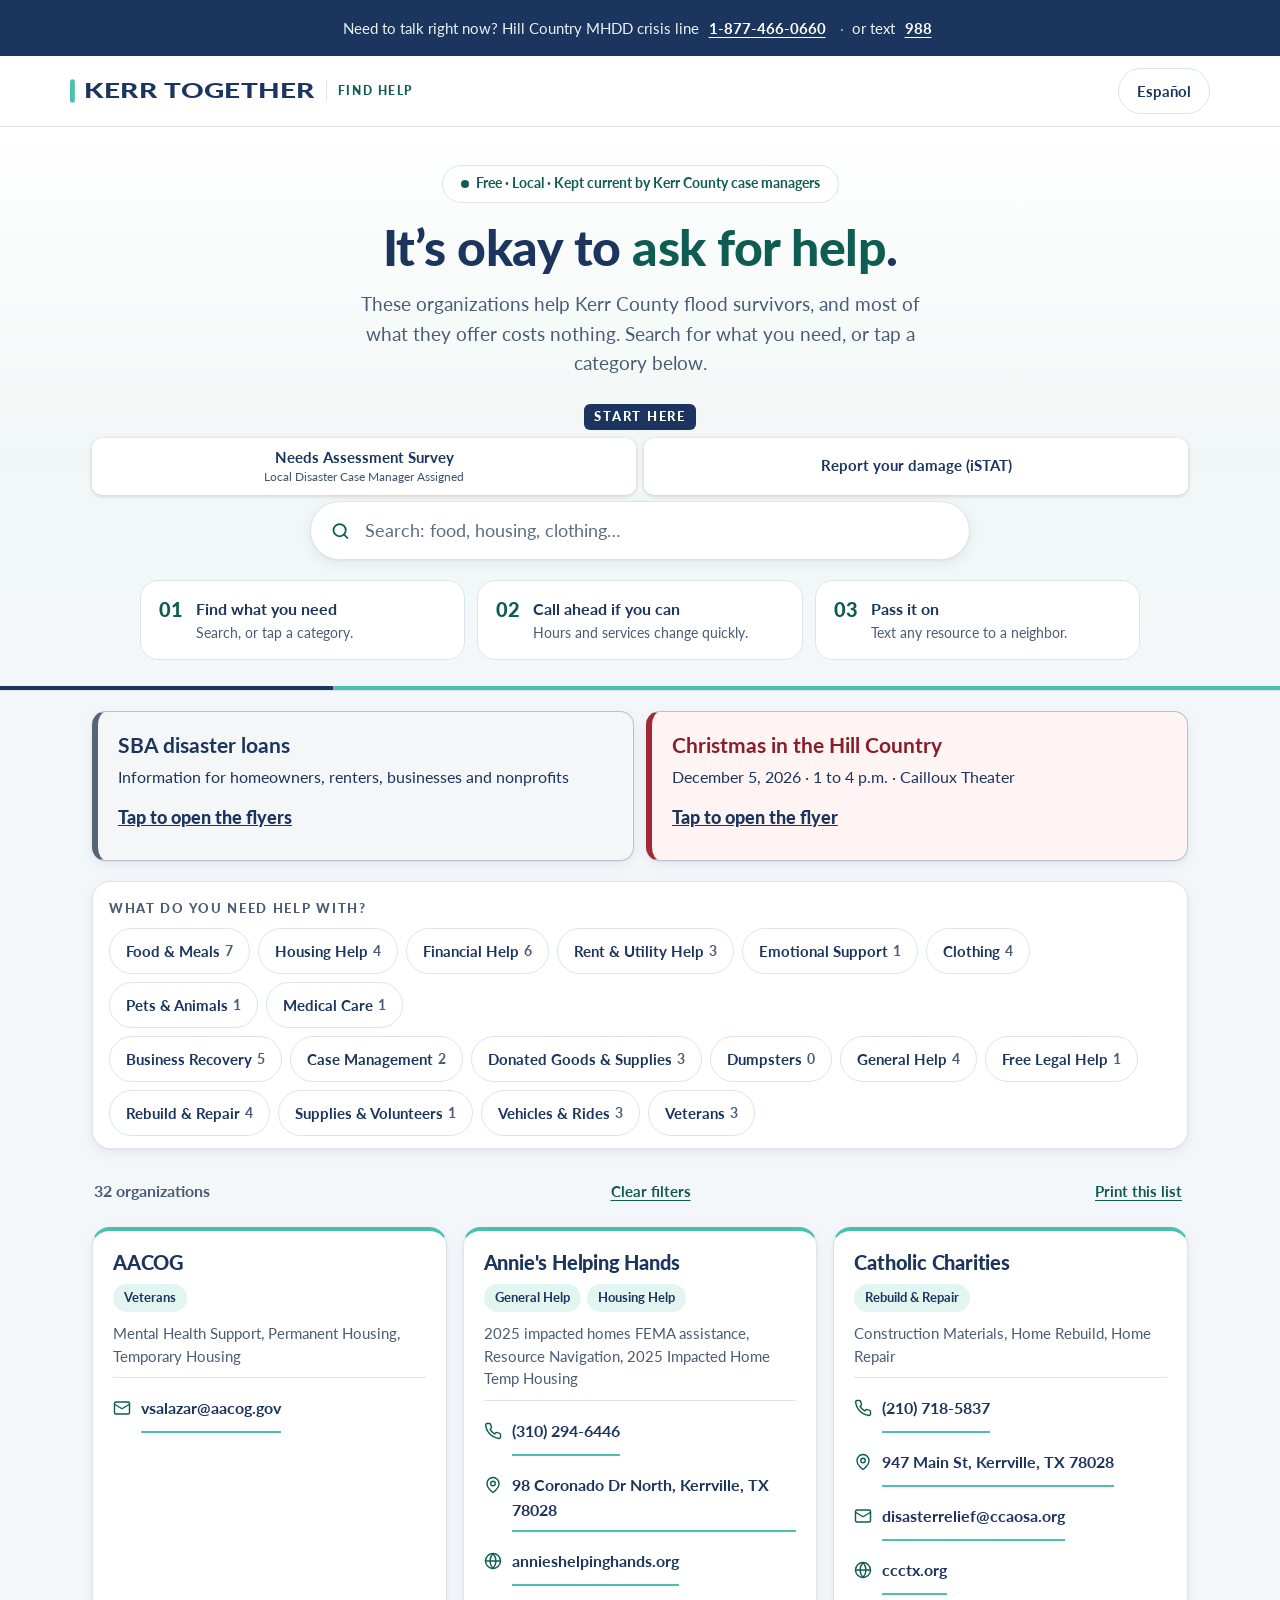
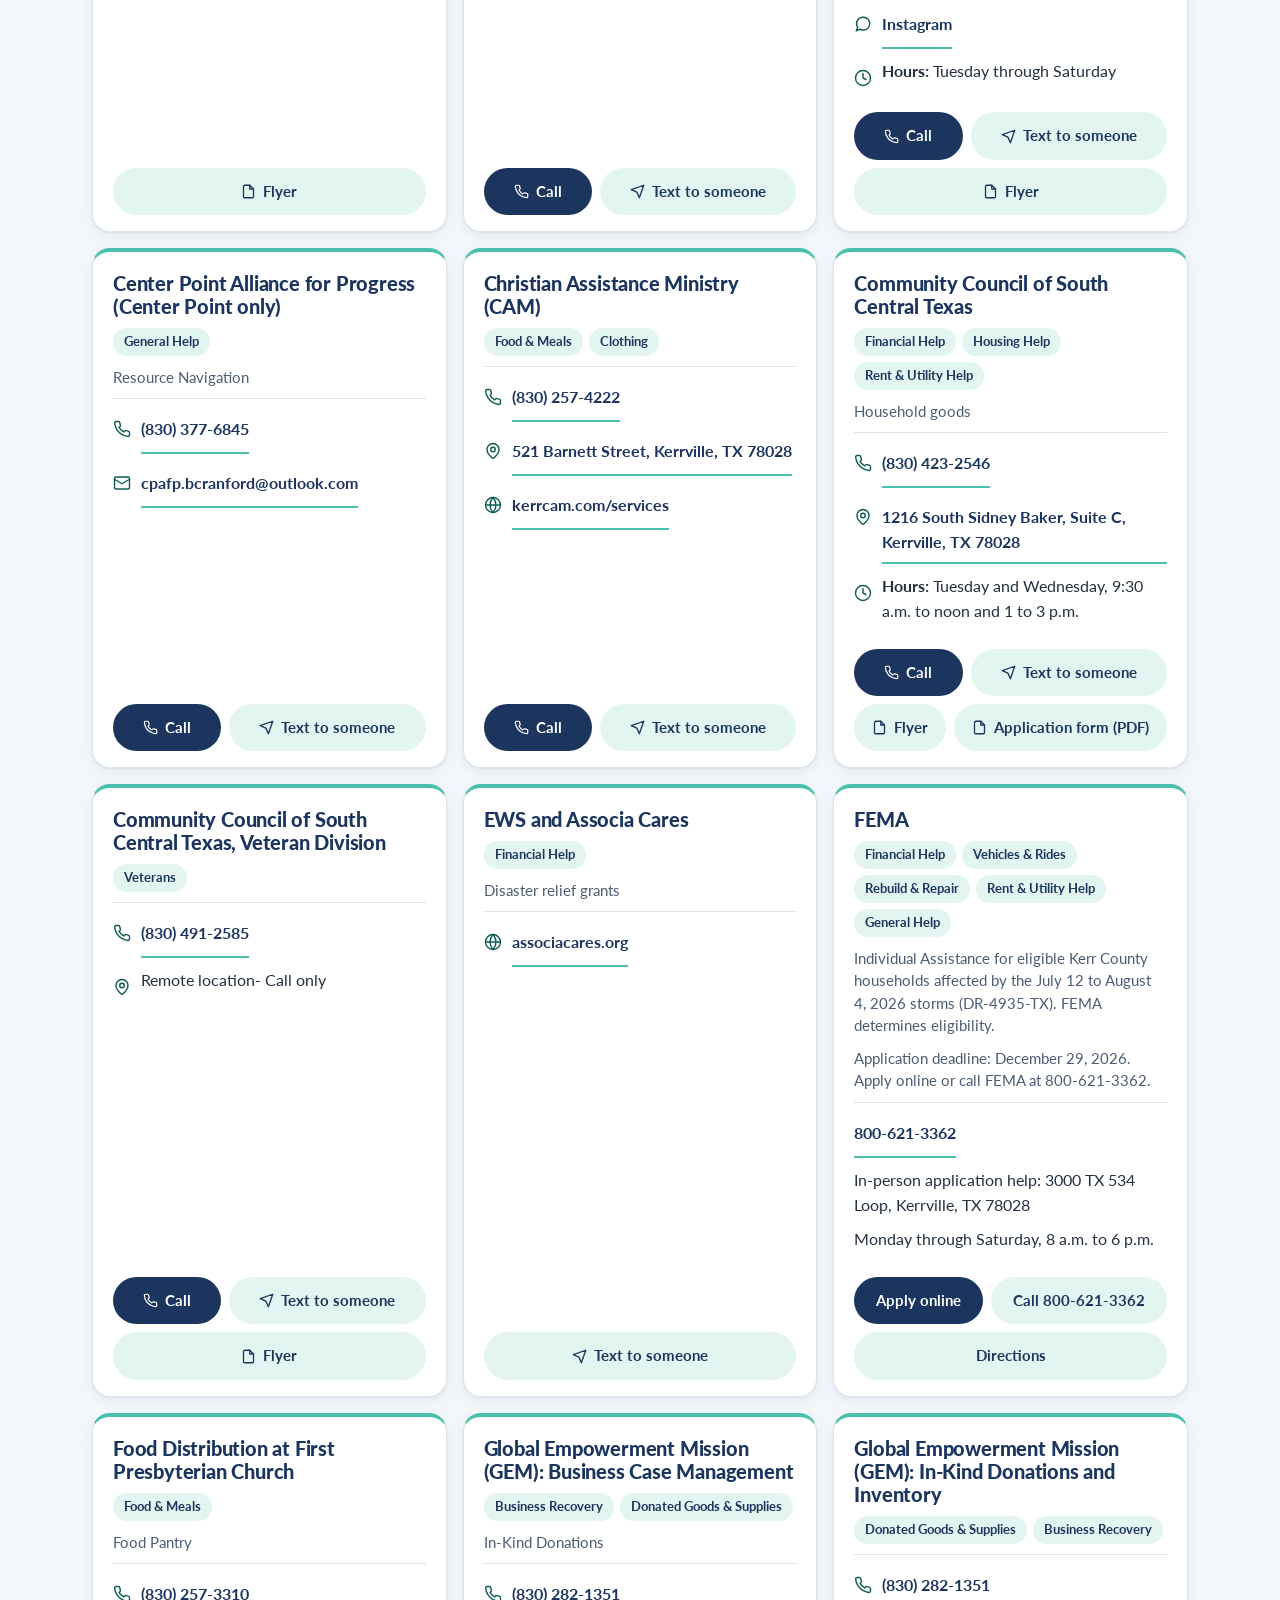
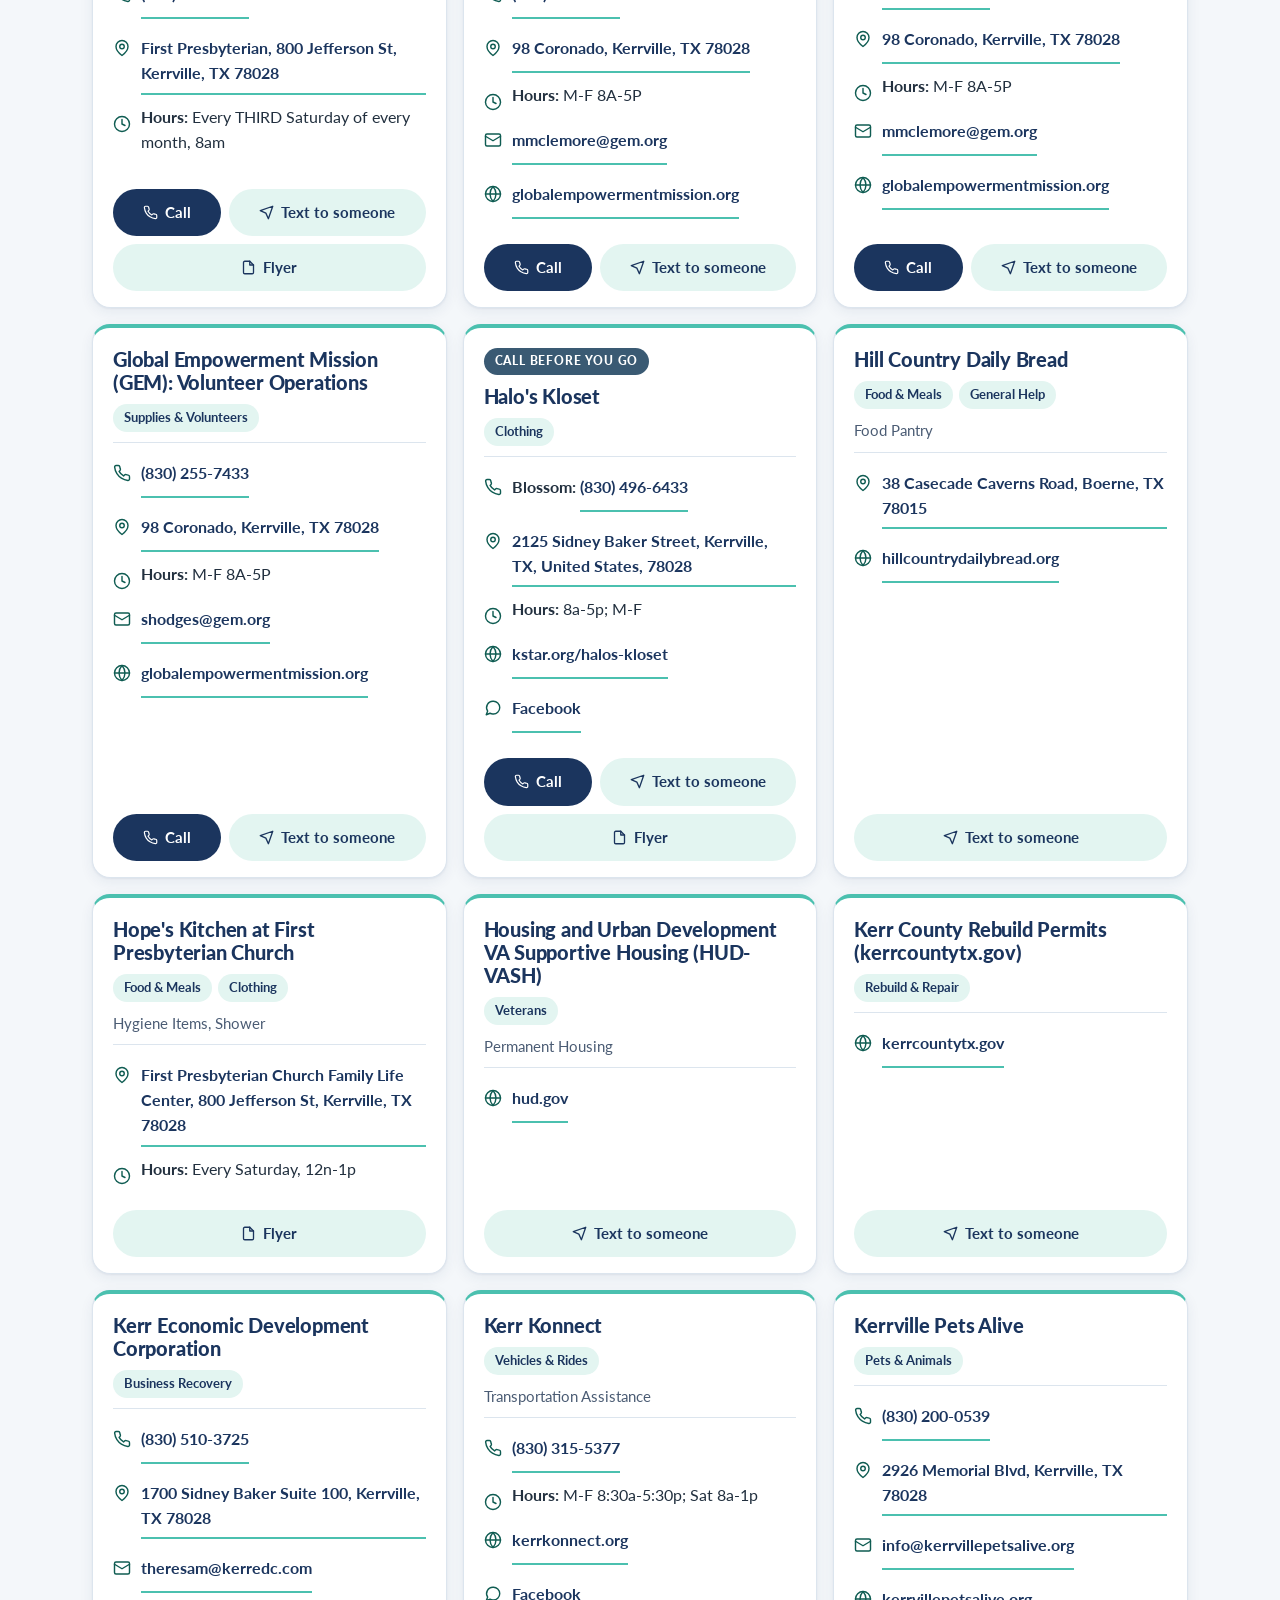
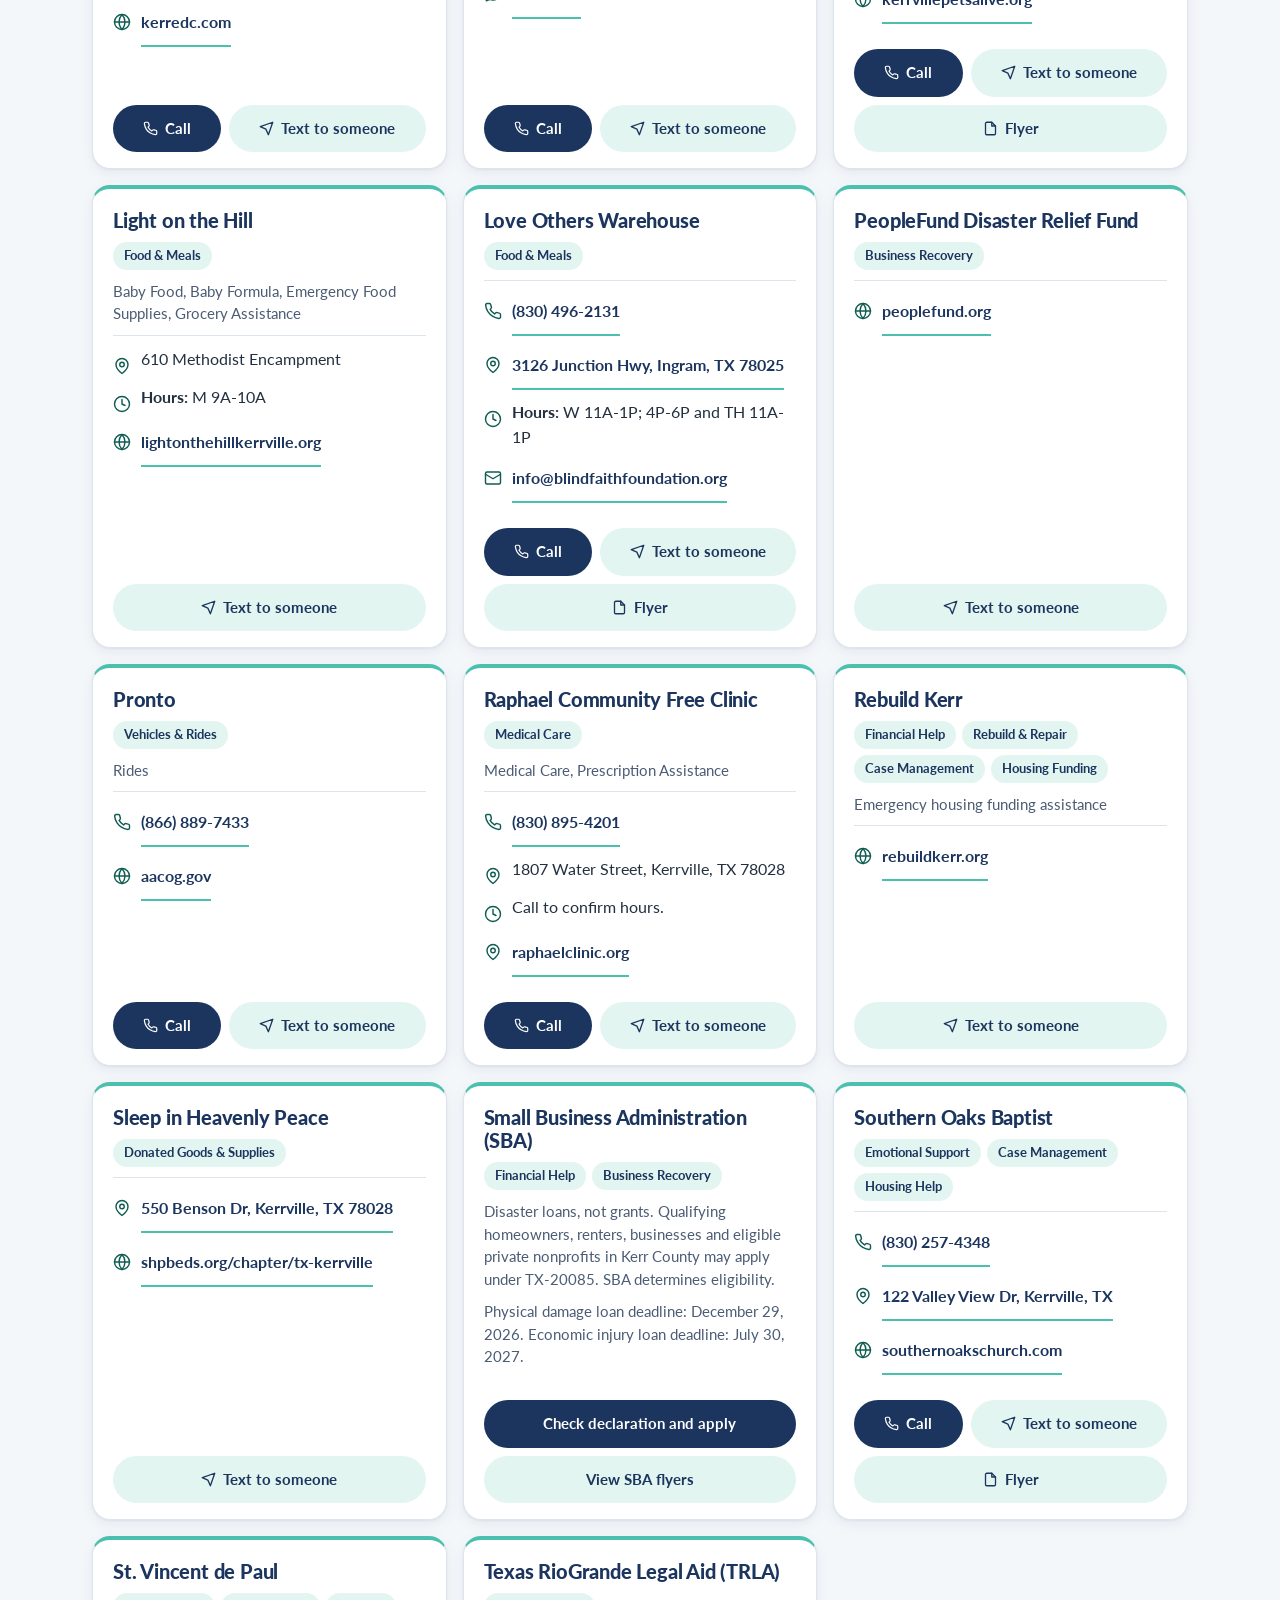
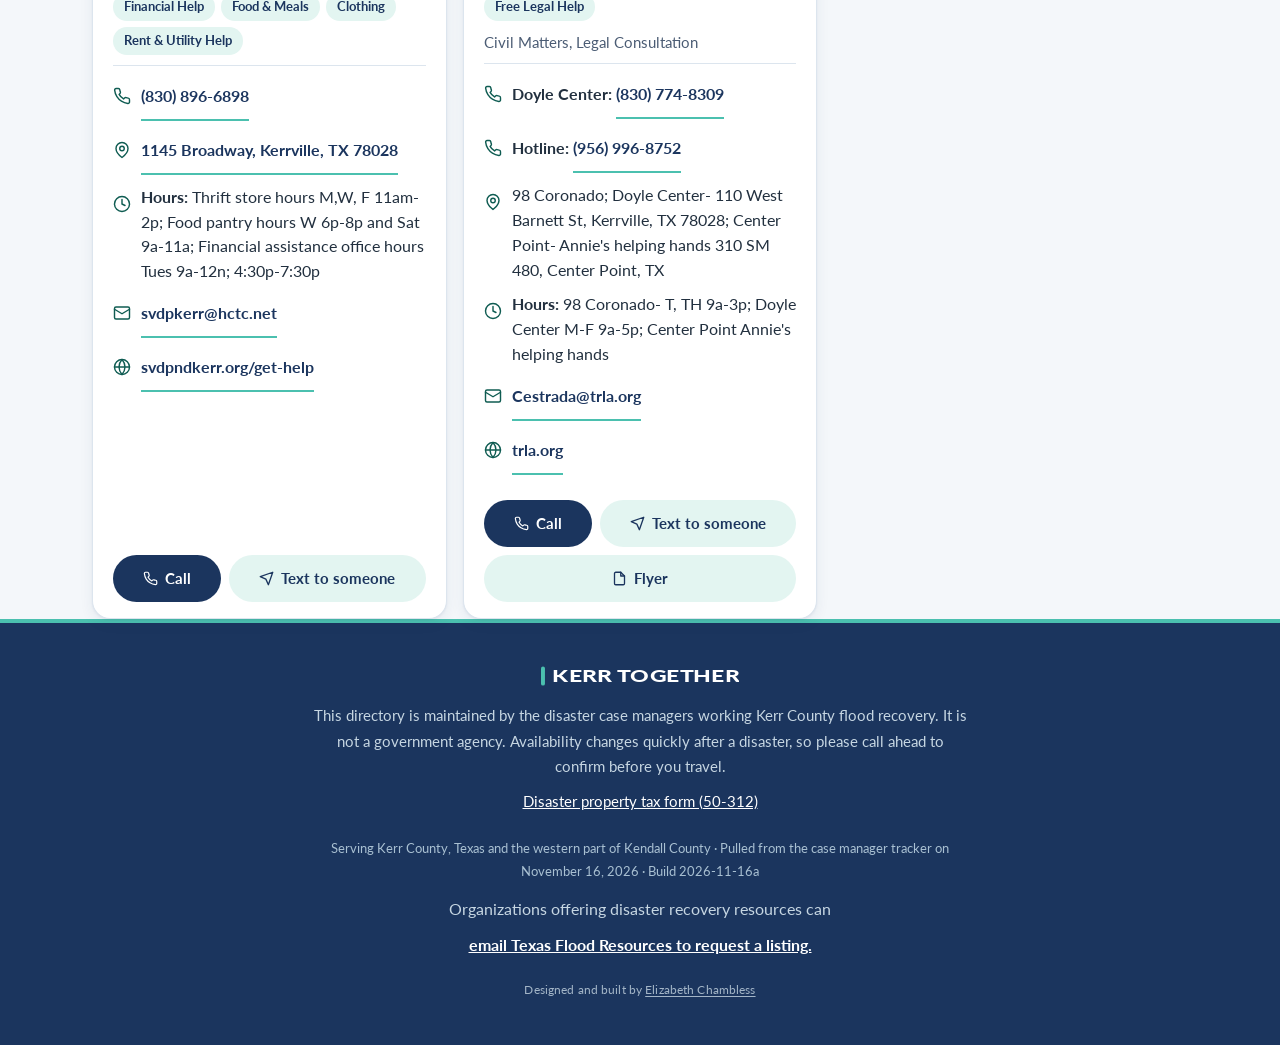
==== commit f38faf45: "Improve phone layout and refresh two resource listings Preserve enlarged text layout and reachable f" ====
--- a/index.html
+++ b/index.html
@@ -18,7 +18,7 @@
 <link rel="preconnect" href="https://fonts.googleapis.com">
 <link rel="preconnect" href="https://fonts.gstatic.com" crossorigin>
 <link href="https://fonts.googleapis.com/css2?family=Lato:wght@400;700;900&amp;display=swap" rel="stylesheet" media="print" onload="this.media='all'">
-<script type="application/ld+json">{"@context": "https://schema.org", "@graph": [{"@type": "WebSite", "name": "Kerr County Flood Help Finder", "inLanguage": ["en", "es"], "description": "Free, local flood recovery help for Kerr County and western Kendall County, Texas."}, {"@type": "ItemList", "name": "Kerr County flood recovery resources", "numberOfItems": 33, "itemListElement": [{"@type": "ListItem", "position": 1, "item": {"@type": "Organization", "name": "AACOG", "email": "vsalazar@aacog.gov"}}, {"@type": "ListItem", "position": 2, "item": {"@type": "Organization", "name": "Annie's Helping Hands", "telephone": "(310) 294-6446", "address": "98 Coronado Dr North, Kerrville, TX 78028", "url": "http://annieshelpinghands.org/"}}, {"@type": "ListItem", "position": 3, "item": {"@type": "Organization", "name": "Catholic Charities", "telephone": "(210) 718-5837", "address": "947 Main St, Kerrville, TX 78028", "url": "https://ccctx.org/", "email": "disasterrelief@ccaosa.org"}}, {"@type": "ListItem", "position": 4, "item": {"@type": "Organization", "name": "Center Point Alliance for Progress (Center Point only)", "telephone": "(830) 377-6845", "email": "cpafp.bcranford@outlook.com"}}, {"@type": "ListItem", "position": 5, "item": {"@type": "Organization", "name": "Christian Assistance Ministry (CAM)", "telephone": "(830) 257-4222", "address": "521 Barnett Street, Kerrville, TX 78028", "url": "https://kerrcam.com/services"}}, {"@type": "ListItem", "position": 6, "item": {"@type": "Organization", "name": "Community Council of South Central Texas", "telephone": "(830) 423-2546", "address": "1216 South Sidney Baker, Suite C, Kerrville, TX 78028"}}, {"@type": "ListItem", "position": 7, "item": {"@type": "Organization", "name": "Community Council of South Central Texas, Veteran Division", "telephone": "(830) 491-2585"}}, {"@type": "ListItem", "position": 8, "item": {"@type": "Organization", "name": "EWS and Associa Cares", "url": "https://associacares.org/request-assistance"}}, {"@type": "ListItem", "position": 9, "item": {"@type": "Organization", "name": "FEMA", "url": "https://www.disasterassistance.gov/", "telephone": "800-621-3362"}}, {"@type": "ListItem", "position": 10, "item": {"@type": "Organization", "name": "Food Distribution at First Presbyterian Church", "telephone": "(830) 257-3310", "address": "First Presbyterian, 800 Jefferson St, Kerrville, TX 78028"}}, {"@type": "ListItem", "position": 11, "item": {"@type": "Organization", "name": "Global Empowerment Mission (GEM): Business Case Management", "telephone": "(830) 282-1351", "address": "98 Coronado, Kerrville, TX 78028", "url": "https://www.globalempowermentmission.org/mission/texas-flooding/", "email": "mmclemore@gem.org"}}, {"@type": "ListItem", "position": 12, "item": {"@type": "Organization", "name": "Global Empowerment Mission (GEM): In-Kind Donations and Inventory", "telephone": "(830) 282-1351", "address": "98 Coronado, Kerrville, TX 78028", "url": "https://www.globalempowermentmission.org/mission/texas-flooding/", "email": "mmclemore@gem.org"}}, {"@type": "ListItem", "position": 13, "item": {"@type": "Organization", "name": "Global Empowerment Mission (GEM): Volunteer Operations", "telephone": "(830) 255-7433", "address": "98 Coronado, Kerrville, TX 78028", "url": "https://www.globalempowermentmission.org/mission/texas-flooding/", "email": "shodges@gem.org"}}, {"@type": "ListItem", "position": 14, "item": {"@type": "Organization", "name": "Halo's Kloset", "telephone": "(830) 496-6433", "address": "2125 Sidney Baker Street, Kerrville, TX, United States, 78028", "url": "https://www.kstar.org/halos-kloset/"}}, {"@type": "ListItem", "position": 15, "item": {"@type": "Organization", "name": "Hill Country Daily Bread", "address": "38 Casecade Caverns Road, Boerne, TX 78015", "url": "http://hillcountrydailybread.org/"}}, {"@type": "ListItem", "position": 16, "item": {"@type": "Organization", "name": "Hope's Kitchen at First Presbyterian Church", "address": "First Presbyterian Church Family Life Center, 800 Jefferson St, Kerrville, TX 78028"}}, {"@type": "ListItem", "position": 17, "item": {"@type": "Organization", "name": "Housing and Urban Development VA Supportive Housing (HUD-VASH)", "url": "https://www.hud.gov/helping-americans/housing-choice-vouchers-homeless-veterans"}}, {"@type": "ListItem", "position": 18, "item": {"@type": "Organization", "name": "Kerr County Rebuild Permits (kerrcountytx.gov)", "url": "https://www.kerrcountytx.gov/kerr-county-all-departments/kerr-county-engineer/kerr-county-engineer-subpage-draft"}}, {"@type": "ListItem", "position": 19, "item": {"@type": "Organization", "name": "Kerr Economic Development Corporation", "telephone": "(830) 510-3725", "address": "1700 Sidney Baker Suite 100, Kerrville, TX 78028", "url": "http://www.kerredc.com/", "email": "theresam@kerredc.com"}}, {"@type": "ListItem", "position": 20, "item": {"@type": "Organization", "name": "Kerr Konnect", "telephone": "(830) 315-5377", "url": "https://kerrkonnect.org/"}}, {"@type": "ListItem", "position": 21, "item": {"@type": "Organization", "name": "Kerrville Pets Alive", "telephone": "(830) 200-0539", "address": "2926 Memorial Blvd, Kerrville, TX 78028", "url": "https://kerrvillepetsalive.org/", "email": "info@kerrvillepetsalive.org"}}, {"@type": "ListItem", "position": 22, "item": {"@type": "Organization", "name": "Light on the Hill", "url": "https://www.lightonthehillkerrville.org/food-relief.html"}}, {"@type": "ListItem", "position": 23, "item": {"@type": "Organization", "name": "Love Others Warehouse", "telephone": "(830) 496-2131", "address": "3126 Junction Hwy, Ingram, TX 78025", "email": "info@blindfaithfoundation.org"}}, {"@type": "ListItem", "position": 24, "item": {"@type": "Organization", "name": "PeopleFund Disaster Relief Fund", "url": "https://peoplefund.org/disaster-relief-loans-for-texas-small-businesses/"}}, {"@type": "ListItem", "position": 25, "item": {"@type": "Organization", "name": "Pronto", "telephone": "(866) 889-7433", "url": "https://aacog.gov/resident-services/transportation-services/"}}, {"@type": "ListItem", "position": 26, "item": {"@type": "Organization", "name": "Raphael Community Free Clinic", "telephone": "(830) 895-4201", "address": "1807 Water Street, Kerrville, TX 78028", "url": "https://raphaelclinic.org/"}}, {"@type": "ListItem", "position": 27, "item": {"@type": "Organization", "name": "Rebuild Kerr", "url": "https://rebuildkerr.org/"}}, {"@type": "ListItem", "position": 28, "item": {"@type": "Organization", "name": "Sleep in Heavenly Peace", "address": "550 Benson Dr, Kerrville, TX 78028", "url": "https://shpbeds.org/chapter/tx-kerrville/"}}, {"@type": "ListItem", "position": 29, "item": {"@type": "Organization", "name": "Small Business Administration (SBA)", "url": "https://lending.sba.gov/search-disaster/?disaster=TX-20085"}}, {"@type": "ListItem", "position": 30, "item": {"@type": "Organization", "name": "Southern Oaks Baptist", "telephone": "(830) 257-4348", "address": "122 Valley View Dr, Kerrville, TX", "url": "https://southernoakschurch.com/"}}, {"@type": "ListItem", "position": 31, "item": {"@type": "Organization", "name": "St. Vincent de Paul", "telephone": "(830) 896-6898", "address": "1145 Broadway, Kerrville, TX 78028", "url": "https://svdpndkerr.org/get-help", "email": "svdpkerr@hctc.net"}}, {"@type": "ListItem", "position": 32, "item": {"@type": "Organization", "name": "Texas RioGrande Legal Aid (TRLA)", "telephone": "(830) 774-8309", "url": "https://www.trla.org/", "email": "Cestrada@trla.org"}}, {"@type": "ListItem", "position": 33, "item": {"@type": "Organization", "name": "Washed With Love", "telephone": "(830) 998-9166"}}]}]}</script>
+<script type="application/ld+json">{"@context": "https://schema.org", "@graph": [{"@type": "WebSite", "name": "Kerr County Flood Help Finder", "inLanguage": ["en", "es"], "description": "Free, local flood recovery help for Kerr County and western Kendall County, Texas."}, {"@type": "ItemList", "name": "Kerr County flood recovery resources", "numberOfItems": 32, "itemListElement": [{"@type": "ListItem", "position": 1, "item": {"@type": "Organization", "name": "AACOG", "email": "vsalazar@aacog.gov"}}, {"@type": "ListItem", "position": 2, "item": {"@type": "Organization", "name": "Annie's Helping Hands", "telephone": "(310) 294-6446", "address": "98 Coronado Dr North, Kerrville, TX 78028", "url": "http://annieshelpinghands.org/"}}, {"@type": "ListItem", "position": 3, "item": {"@type": "Organization", "name": "Catholic Charities", "telephone": "(210) 718-5837", "address": "947 Main St, Kerrville, TX 78028", "url": "https://ccctx.org/", "email": "disasterrelief@ccaosa.org"}}, {"@type": "ListItem", "position": 4, "item": {"@type": "Organization", "name": "Center Point Alliance for Progress (Center Point only)", "telephone": "(830) 377-6845", "email": "cpafp.bcranford@outlook.com"}}, {"@type": "ListItem", "position": 5, "item": {"@type": "Organization", "name": "Christian Assistance Ministry (CAM)", "telephone": "(830) 257-4222", "address": "521 Barnett Street, Kerrville, TX 78028", "url": "https://kerrcam.com/services"}}, {"@type": "ListItem", "position": 6, "item": {"@type": "Organization", "name": "Community Council of South Central Texas", "telephone": "(830) 423-2546", "address": "1216 South Sidney Baker, Suite C, Kerrville, TX 78028"}}, {"@type": "ListItem", "position": 7, "item": {"@type": "Organization", "name": "Community Council of South Central Texas, Veteran Division", "telephone": "(830) 491-2585"}}, {"@type": "ListItem", "position": 8, "item": {"@type": "Organization", "name": "EWS and Associa Cares", "url": "https://associacares.org/request-assistance"}}, {"@type": "ListItem", "position": 9, "item": {"@type": "Organization", "name": "FEMA", "url": "https://www.disasterassistance.gov/", "telephone": "800-621-3362"}}, {"@type": "ListItem", "position": 10, "item": {"@type": "Organization", "name": "Food Distribution at First Presbyterian Church", "telephone": "(830) 257-3310", "address": "First Presbyterian, 800 Jefferson St, Kerrville, TX 78028"}}, {"@type": "ListItem", "position": 11, "item": {"@type": "Organization", "name": "Global Empowerment Mission (GEM): Business Case Management", "telephone": "(830) 282-1351", "address": "98 Coronado, Kerrville, TX 78028", "url": "https://www.globalempowermentmission.org/mission/texas-flooding/", "email": "mmclemore@gem.org"}}, {"@type": "ListItem", "position": 12, "item": {"@type": "Organization", "name": "Global Empowerment Mission (GEM): In-Kind Donations and Inventory", "telephone": "(830) 282-1351", "address": "98 Coronado, Kerrville, TX 78028", "url": "https://www.globalempowermentmission.org/mission/texas-flooding/", "email": "mmclemore@gem.org"}}, {"@type": "ListItem", "position": 13, "item": {"@type": "Organization", "name": "Global Empowerment Mission (GEM): Volunteer Operations", "telephone": "(830) 255-7433", "address": "98 Coronado, Kerrville, TX 78028", "url": "https://www.globalempowermentmission.org/mission/texas-flooding/", "email": "shodges@gem.org"}}, {"@type": "ListItem", "position": 14, "item": {"@type": "Organization", "name": "Halo's Kloset", "telephone": "(830) 496-6433", "address": "2125 Sidney Baker Street, Kerrville, TX, United States, 78028", "url": "https://www.kstar.org/halos-kloset/"}}, {"@type": "ListItem", "position": 15, "item": {"@type": "Organization", "name": "Hill Country Daily Bread", "address": "38 Casecade Caverns Road, Boerne, TX 78015", "url": "http://hillcountrydailybread.org/"}}, {"@type": "ListItem", "position": 16, "item": {"@type": "Organization", "name": "Hope's Kitchen at First Presbyterian Church", "address": "First Presbyterian Church Family Life Center, 800 Jefferson St, Kerrville, TX 78028"}}, {"@type": "ListItem", "position": 17, "item": {"@type": "Organization", "name": "Housing and Urban Development VA Supportive Housing (HUD-VASH)", "url": "https://www.hud.gov/helping-americans/housing-choice-vouchers-homeless-veterans"}}, {"@type": "ListItem", "position": 18, "item": {"@type": "Organization", "name": "Kerr County Rebuild Permits (kerrcountytx.gov)", "url": "https://www.kerrcountytx.gov/kerr-county-all-departments/kerr-county-engineer/kerr-county-engineer-subpage-draft"}}, {"@type": "ListItem", "position": 19, "item": {"@type": "Organization", "name": "Kerr Economic Development Corporation", "telephone": "(830) 510-3725", "address": "1700 Sidney Baker Suite 100, Kerrville, TX 78028", "url": "http://www.kerredc.com/", "email": "theresam@kerredc.com"}}, {"@type": "ListItem", "position": 20, "item": {"@type": "Organization", "name": "Kerr Konnect", "telephone": "(830) 315-5377", "url": "https://kerrkonnect.org/"}}, {"@type": "ListItem", "position": 21, "item": {"@type": "Organization", "name": "Kerrville Pets Alive", "telephone": "(830) 200-0539", "address": "2926 Memorial Blvd, Kerrville, TX 78028", "url": "https://kerrvillepetsalive.org/", "email": "info@kerrvillepetsalive.org"}}, {"@type": "ListItem", "position": 22, "item": {"@type": "Organization", "name": "Light on the Hill", "url": "https://www.lightonthehillkerrville.org/food-relief.html"}}, {"@type": "ListItem", "position": 23, "item": {"@type": "Organization", "name": "Love Others Warehouse", "telephone": "(830) 496-2131", "address": "3126 Junction Hwy, Ingram, TX 78025", "email": "info@blindfaithfoundation.org"}}, {"@type": "ListItem", "position": 24, "item": {"@type": "Organization", "name": "PeopleFund Disaster Relief Fund", "url": "https://peoplefund.org/disaster-relief-loans-for-texas-small-businesses/"}}, {"@type": "ListItem", "position": 25, "item": {"@type": "Organization", "name": "Pronto", "telephone": "(866) 889-7433", "url": "https://aacog.gov/resident-services/transportation-services/"}}, {"@type": "ListItem", "position": 26, "item": {"@type": "Organization", "name": "Raphael Community Free Clinic", "telephone": "(830) 895-4201", "address": "1807 Water Street, Kerrville, TX 78028", "url": "https://raphaelclinic.org/"}}, {"@type": "ListItem", "position": 27, "item": {"@type": "Organization", "name": "Rebuild Kerr", "url": "https://rebuildkerr.org/"}}, {"@type": "ListItem", "position": 28, "item": {"@type": "Organization", "name": "Sleep in Heavenly Peace", "address": "550 Benson Dr, Kerrville, TX 78028", "url": "https://shpbeds.org/chapter/tx-kerrville/"}}, {"@type": "ListItem", "position": 29, "item": {"@type": "Organization", "name": "Small Business Administration (SBA)", "url": "https://lending.sba.gov/search-disaster/?disaster=TX-20085"}}, {"@type": "ListItem", "position": 30, "item": {"@type": "Organization", "name": "Southern Oaks Baptist", "telephone": "(830) 257-4348", "address": "122 Valley View Dr, Kerrville, TX", "url": "https://southernoakschurch.com/"}}, {"@type": "ListItem", "position": 31, "item": {"@type": "Organization", "name": "St. Vincent de Paul", "telephone": "(830) 896-6898", "address": "1145 Broadway, Kerrville, TX 78028", "url": "https://svdpndkerr.org/get-help", "email": "svdpkerr@hctc.net"}}, {"@type": "ListItem", "position": 32, "item": {"@type": "Organization", "name": "Texas RioGrande Legal Aid (TRLA)", "telephone": "(830) 774-8309", "url": "https://www.trla.org/", "email": "Cestrada@trla.org"}}]}]}</script>
 <style>
 :root{
   --navy:#1B355E; --navy-2:#2B4770; --teal:#4BC0AF; --teal-ink:#0F5C52; --teal-soft:#E3F5F1;
@@ -225,6 +225,18 @@
 /* November 6 public flyer dialogs: tap to open; fixed, separate exits. */
 .call-launchers{max-width:1140px;margin:20px auto;padding:0 22px;display:grid;gap:12px;grid-template-columns:1fr 1fr}.call-launchers[hidden],.call-launch[hidden]{display:none!important}.call-launch{display:flex;align-items:center;gap:14px;padding:20px;background:#f4f6f8;border:1px solid #b7c3cd;border-left:6px solid #556576;border-radius:14px;text-decoration:none;min-width:0;box-shadow:var(--sh1)}.call-launch b{display:block;font-size:21px;line-height:1.25}.call-launch .call-meta{display:block;font-size:16px;margin:6px 0}.call-launch .call-cta{display:inline-flex;align-items:center;min-height:44px;font-weight:900;text-decoration:underline}.call-launch.christmas{border-left-color:#a12835;background:#fff4f4}.call-launch.christmas b{color:#8a1d2a}.call-launch:hover{box-shadow:var(--sh2)}
 .call-dialog:not([open]){display:none!important}.call-dialog{--flyer-gap:max(12px,env(safe-area-inset-top),env(safe-area-inset-bottom),env(safe-area-inset-left),env(safe-area-inset-right));position:fixed;inset:auto;margin:0;left:calc(var(--flyer-left,0px) + var(--flyer-vw,100vw)/2);top:calc(var(--flyer-top,0px) + var(--flyer-gap));transform:translateX(-50%);width:min(760px,calc(var(--flyer-vw,100vw) - 2*var(--flyer-gap)));height:min(1000px,calc(var(--flyer-vh,100svh) - 2*var(--flyer-gap)));max-width:none;max-height:none;padding:0;border:2px solid #1b355e;border-radius:14px;background:white;color:#1b355e;overflow:hidden;box-shadow:0 24px 80px #071b2459}.call-dialog[open]{display:grid;grid-template-rows:auto minmax(0,1fr) auto}.call-dialog::backdrop{background:#0b1d2bc2}.call-dialog .call-header{display:flex;justify-content:flex-end;padding:8px 12px;background:#1b355e}.call-dialog .call-header h2{position:absolute;width:1px;height:1px;overflow:hidden;clip-path:inset(50%);white-space:nowrap}.call-exit{min-height:48px;padding:10px 14px;border:2px solid #1b355e;border-radius:7px;background:#fff;color:#1b355e;font:inherit;font-size:16px;font-weight:700;cursor:pointer;min-width:0;max-width:100%;white-space:normal;overflow-wrap:anywhere}.call-scroll{min-height:0;overflow:auto;overscroll-behavior:contain;padding:16px;-webkit-overflow-scrolling:touch;background:#f5f8fa}.call-scroll img{display:block;width:100%;height:auto;margin:14px 0;border:1px solid #dce6e2}.call-scroll p,.call-scroll li{font-size:16px;line-height:1.5;margin:8px 0;overflow-wrap:anywhere}.call-scroll h3{margin:16px 0 8px}.call-scroll ul{padding-left:22px}.call-scroll a{display:inline-flex;align-items:center;min-height:44px;padding:6px 0;color:#145f70;text-decoration:underline;overflow-wrap:anywhere}.call-footer{padding:8px 12px;background:#fff;border-top:1px solid #dce3eb}.call-footer button{width:100%;background:#1b355e;color:#fff}.call-exit:focus-visible,.call-scroll a:focus-visible{outline:3px solid #126b60;outline-offset:2px}.call-header .call-exit:focus-visible{outline-color:#fff}html[lang=en] .call-es,html[lang=es] .call-en{display:none}.call-image-failure{padding:8px;border:1px solid #a12835}.org-submit{max-width:720px;margin:12px auto;font-size:16px}.org-submit a{display:inline-block;min-height:44px;padding:8px 4px;font-weight:700}.call-after-deadline{display:none}@media(max-width:700px){.call-launchers{grid-template-columns:1fr}}@media print{.call-dialog,.call-launchers{display:none!important}}
+
+/* November 15: keep enlarged text within narrow cards and filter controls. */
+.card,.startbtn{min-width:0;overflow-wrap:anywhere}
+.pill{max-width:100%;overflow-wrap:anywhere}
+/* Preserve readable flyer content and both exits in a short visual viewport. */
+.call-exit{line-height:1.1}
+@media(max-height:420px){
+  .call-dialog .call-header,.call-dialog .call-footer{padding:4px 8px}
+  .call-exit{padding:4px 8px}
+  .call-scroll{padding:8px}
+}
+
 </style>
 </head>
 <body>
@@ -287,11 +299,11 @@
   <div class="printonly"><span class="i18n" data-en="Start here:" data-es="Para empezar:">Start here:</span> <span class="i18n" data-en="Needs Assessment Survey: Local Disaster Case Manager Assigned" data-es="Encuesta de necesidades: Se le asigna un manejador de casos de desastre local">Needs Assessment Survey: Local Disaster Case Manager Assigned</span>: forms.connectivetx.org/376 &middot; <span class="i18n" data-en="Report your damage (iSTAT)" data-es="Reporte sus daños (iSTAT)">Report your damage (iSTAT)</span>: damage.tdem.texas.gov</div>
   <div class="filters">
     <div class="flabel"><span class="i18n" data-en="What do you need help with?" data-es="¿Con qué necesita ayuda?">What do you need help with?</span></div>
-    <div class="pills" id="pills" role="group" aria-label="Filter by category" data-aria-en="Filter by category" data-aria-es="Filtrar por categoría"><button class="pill" type="button" data-cat="FOOD" aria-pressed="false"><span class="i18n" data-en="Food &amp; Meals" data-es="Comida y despensa">Food &amp; Meals</span> <small>7</small></button><button class="pill" type="button" data-cat="TEMPORARY_SHELTER" aria-pressed="false"><span class="i18n" data-en="Housing Help" data-es="Ayuda con vivienda">Housing Help</span> <small>4</small></button><button class="pill" type="button" data-cat="FINANCIAL_ASSISTANCE" aria-pressed="false"><span class="i18n" data-en="Financial Help" data-es="Ayuda económica">Financial Help</span> <small>6</small></button><button class="pill" type="button" data-cat="RENT_UTILITY_ASSISTANCE" aria-pressed="false"><span class="i18n" data-en="Rent &amp; Utility Help" data-es="Ayuda con renta y servicios públicos">Rent &amp; Utility Help</span> <small>3</small></button><button class="pill" type="button" data-cat="MENTAL_HEALTH" aria-pressed="false"><span class="i18n" data-en="Emotional Support" data-es="Apoyo emocional">Emotional Support</span> <small>1</small></button><button class="pill" type="button" data-cat="CLOTHING" aria-pressed="false"><span class="i18n" data-en="Clothing" data-es="Ropa">Clothing</span> <small>5</small></button><button class="pill" type="button" data-cat="ANIMAL_ASSISTANCE" aria-pressed="false"><span class="i18n" data-en="Pets &amp; Animals" data-es="Mascotas y animales">Pets &amp; Animals</span> <small>1</small></button><button class="pill" type="button" data-cat="MEDICAL_ASSISTANCE" aria-pressed="false"><span class="i18n" data-en="Medical Care" data-es="Atención médica">Medical Care</span> <small>1</small></button></div>
+    <div class="pills" id="pills" role="group" aria-label="Filter by category" data-aria-en="Filter by category" data-aria-es="Filtrar por categoría"><button class="pill" type="button" data-cat="FOOD" aria-pressed="false"><span class="i18n" data-en="Food &amp; Meals" data-es="Comida y despensa">Food &amp; Meals</span> <small>7</small></button><button class="pill" type="button" data-cat="TEMPORARY_SHELTER" aria-pressed="false"><span class="i18n" data-en="Housing Help" data-es="Ayuda con vivienda">Housing Help</span> <small>4</small></button><button class="pill" type="button" data-cat="FINANCIAL_ASSISTANCE" aria-pressed="false"><span class="i18n" data-en="Financial Help" data-es="Ayuda económica">Financial Help</span> <small>6</small></button><button class="pill" type="button" data-cat="RENT_UTILITY_ASSISTANCE" aria-pressed="false"><span class="i18n" data-en="Rent &amp; Utility Help" data-es="Ayuda con renta y servicios públicos">Rent &amp; Utility Help</span> <small>3</small></button><button class="pill" type="button" data-cat="MENTAL_HEALTH" aria-pressed="false"><span class="i18n" data-en="Emotional Support" data-es="Apoyo emocional">Emotional Support</span> <small>1</small></button><button class="pill" type="button" data-cat="CLOTHING" aria-pressed="false"><span class="i18n" data-en="Clothing" data-es="Ropa">Clothing</span> <small>4</small></button><button class="pill" type="button" data-cat="ANIMAL_ASSISTANCE" aria-pressed="false"><span class="i18n" data-en="Pets &amp; Animals" data-es="Mascotas y animales">Pets &amp; Animals</span> <small>1</small></button><button class="pill" type="button" data-cat="MEDICAL_ASSISTANCE" aria-pressed="false"><span class="i18n" data-en="Medical Care" data-es="Atención médica">Medical Care</span> <small>1</small></button></div>
     <div class="pills" id="pills2" role="group" aria-label="Filter by category" data-aria-en="Filter by category" data-aria-es="Filtrar por categoría"><button class="pill" type="button" data-cat="BUSINESS_ASSISTANCE" aria-pressed="false"><span class="i18n" data-en="Business Recovery" data-es="Recuperación de negocios">Business Recovery</span> <small>5</small></button><button class="pill" type="button" data-cat="CASE_MANAGEMENT" aria-pressed="false"><span class="i18n" data-en="Case Management" data-es="Manejo de casos">Case Management</span> <small>2</small></button><button class="pill" type="button" data-cat="DONATIONS" aria-pressed="false"><span class="i18n" data-en="Donated Goods &amp; Supplies" data-es="Donaciones y suministros">Donated Goods &amp; Supplies</span> <small>3</small></button><button class="pill" type="button" data-cat="DUMPSTERS" aria-pressed="false"><span class="i18n" data-en="Dumpsters" data-es="Contenedores de basura">Dumpsters</span> <small>0</small></button><button class="pill" type="button" data-cat="GENERAL" aria-pressed="false"><span class="i18n" data-en="General Help" data-es="Ayuda general">General Help</span> <small>4</small></button><button class="pill" type="button" data-cat="LEGAL_AID" aria-pressed="false"><span class="i18n" data-en="Free Legal Help" data-es="Ayuda legal gratuita">Free Legal Help</span> <small>1</small></button><button class="pill" type="button" data-cat="REBUILD_REPAIR" aria-pressed="false"><span class="i18n" data-en="Rebuild &amp; Repair" data-es="Reconstrucción y reparación">Rebuild &amp; Repair</span> <small>4</small></button><button class="pill" type="button" data-cat="SUPPLY_VOLUNTEER_ASSISTANCE" aria-pressed="false"><span class="i18n" data-en="Supplies &amp; Volunteers" data-es="Suministros y voluntarios">Supplies &amp; Volunteers</span> <small>1</small></button><button class="pill" type="button" data-cat="VEHICLE_ASSISTANCE" aria-pressed="false"><span class="i18n" data-en="Vehicles &amp; Rides" data-es="Vehículos y transporte">Vehicles &amp; Rides</span> <small>3</small></button><button class="pill" type="button" data-cat="VETERAN_ASSISTANCE" aria-pressed="false"><span class="i18n" data-en="Veterans" data-es="Veteranos">Veterans</span> <small>3</small></button></div>
   </div>
   <div class="meta">
-    <div id="count" aria-live="polite">33 <span class="i18n" data-en="organizations" data-es="organizaciones">organizations</span></div>
+    <div id="count" aria-live="polite">32 <span class="i18n" data-en="organizations" data-es="organizaciones">organizations</span></div>
     <button class="clear" id="clearBtn" type="button"><span class="i18n" data-en="Clear filters" data-es="Borrar filtros">Clear filters</span></button>
     <button class="printbtn" id="printBtn" type="button" hidden><span class="i18n" data-en="Print this list" data-es="Imprimir esta lista">Print this list</span></button>
   </div>
@@ -299,7 +311,7 @@
   <div class="grid" id="grid">
 <article class="card" data-cats="VETERAN_ASSISTANCE" data-text="aacog mental health support, permanent housing, temporary housing veterans veteran veterans va military veterano veteranos militar" data-text-es="aacog apoyo de salud mental, vivienda permanente, vivienda temporal veteranos veteran veterans va military veterano veteranos militar"><h3>AACOG</h3><div class="tags"><span class="tag"><span class="i18n" data-en="Veterans" data-es="Veteranos">Veterans</span></span></div><p class="svc"><span class="i18n" data-en="Mental Health Support, Permanent Housing, Temporary Housing" data-es="Apoyo de salud mental, Vivienda permanente, Vivienda temporal">Mental Health Support, Permanent Housing, Temporary Housing</span></p><ul class="contact"><li><svg class="ic" viewBox="0 0 24 24" fill="none" stroke="currentColor" stroke-width="1.9" stroke-linecap="round" stroke-linejoin="round" aria-hidden="true"><rect x="2" y="4" width="20" height="16" rx="2"/><path d="m22 7-10 6L2 7"/></svg><span><a href="mailto:vsalazar@aacog.gov">vsalazar@aacog.gov</a></span></li></ul><div class="acts"><a class="act" target="_blank" rel="noopener" href="https://res.cloudinary.com/dgbybv4ho/image/upload/v1788392623/kerrkind/flyers/aacog-veterans.jpg"><svg class="ica" viewBox="0 0 24 24" fill="none" stroke="currentColor" stroke-width="2.1" stroke-linecap="round" stroke-linejoin="round" aria-hidden="true"><path d="M14 2H6a2 2 0 0 0-2 2v16a2 2 0 0 0 2 2h12a2 2 0 0 0 2-2V8z"/><path d="M14 2v6h6"/></svg><span class="i18n" data-en="Flyer" data-es="Volante">Flyer</span></a></div></article>
 <article class="card" data-cats="GENERAL TEMPORARY_SHELTER" data-text="annie&#x27;s helping hands 2025 impacted homes fema assistance, resource navigation, 2025 impacted home temp housing 98 coronado dr north, kerrville, tx 78028 general help housing help general help start where to begin ayuda general empezar donde shelter housing hotel place to sleep homeless stay refugio vivienda alojamiento hotel dormir casa" data-text-es="annie&#x27;s helping hands asistencia con fema para hogares afectados en 2025, orientacion de recursos, vivienda temporal para hogares afectados en 2025 98 coronado dr north, kerrville, tx 78028 ayuda general ayuda con vivienda general help start where to begin ayuda general empezar donde shelter housing hotel place to sleep homeless stay refugio vivienda alojamiento hotel dormir casa"><h3>Annie&#x27;s Helping Hands</h3><div class="tags"><span class="tag"><span class="i18n" data-en="General Help" data-es="Ayuda general">General Help</span></span><span class="tag"><span class="i18n" data-en="Housing Help" data-es="Ayuda con vivienda">Housing Help</span></span></div><p class="svc"><span class="i18n" data-en="2025 impacted homes FEMA assistance, Resource Navigation, 2025 Impacted Home Temp Housing" data-es="Asistencia con FEMA para hogares afectados en 2025, Orientación de recursos, Vivienda temporal para hogares afectados en 2025">2025 impacted homes FEMA assistance, Resource Navigation, 2025 Impacted Home Temp Housing</span></p><ul class="contact"><li><svg class="ic" viewBox="0 0 24 24" fill="none" stroke="currentColor" stroke-width="1.9" stroke-linecap="round" stroke-linejoin="round" aria-hidden="true"><path d="M22 16.9v3a2 2 0 0 1-2.2 2 19.8 19.8 0 0 1-8.6-3 19.5 19.5 0 0 1-6-6 19.8 19.8 0 0 1-3-8.7A2 2 0 0 1 4.1 2h3a2 2 0 0 1 2 1.7c.13.96.36 1.9.7 2.8a2 2 0 0 1-.45 2.1L8.1 9.9a16 16 0 0 0 6 6l1.3-1.3a2 2 0 0 1 2.1-.45c.9.34 1.84.57 2.8.7A2 2 0 0 1 22 16.9z"/></svg><span><a href="tel:+13102946446">(310) 294-6446</a></span></li><li><svg class="ic" viewBox="0 0 24 24" fill="none" stroke="currentColor" stroke-width="1.9" stroke-linecap="round" stroke-linejoin="round" aria-hidden="true"><path d="M20 10c0 6-8 12-8 12s-8-6-8-12a8 8 0 0 1 16 0z"/><circle cx="12" cy="10" r="3"/></svg><span><a target="_blank" rel="noopener" href="https://maps.google.com/?q=98%20Coronado%20Dr%20North%2C%20Kerrville%2C%20TX%2078028">98 Coronado Dr North, Kerrville, TX 78028</a></span></li><li><svg class="ic" viewBox="0 0 24 24" fill="none" stroke="currentColor" stroke-width="1.9" stroke-linecap="round" stroke-linejoin="round" aria-hidden="true"><circle cx="12" cy="12" r="10"/><path d="M2 12h20M12 2a15.3 15.3 0 0 1 4 10 15.3 15.3 0 0 1-4 10 15.3 15.3 0 0 1-4-10 15.3 15.3 0 0 1 4-10z"/></svg><span><a target="_blank" rel="noopener" href="http://annieshelpinghands.org/">annieshelpinghands.org</a></span></li></ul><div class="acts"><a class="act primary" href="tel:+13102946446"><svg class="ica" viewBox="0 0 24 24" fill="none" stroke="currentColor" stroke-width="1.9" stroke-linecap="round" stroke-linejoin="round" aria-hidden="true"><path d="M22 16.9v3a2 2 0 0 1-2.2 2 19.8 19.8 0 0 1-8.6-3 19.5 19.5 0 0 1-6-6 19.8 19.8 0 0 1-3-8.7A2 2 0 0 1 4.1 2h3a2 2 0 0 1 2 1.7c.13.96.36 1.9.7 2.8a2 2 0 0 1-.45 2.1L8.1 9.9a16 16 0 0 0 6 6l1.3-1.3a2 2 0 0 1 2.1-.45c.9.34 1.84.57 2.8.7A2 2 0 0 1 22 16.9z"/></svg><span class="i18n" data-en="Call" data-es="Llamar">Call</span></a><a class="act share" href="sms:?body=Annie%27s%20Helping%20Hands.%20%28310%29%20294-6446.%2098%20Coronado%20Dr%20North%2C%20Kerrville%2C%20TX%2078028.%20Kerr%20County%20flood%20resource%20guide%3A%20https%3A//resources.kerrtogether.com/" data-sms-en="sms:?body=Annie%27s%20Helping%20Hands.%20%28310%29%20294-6446.%2098%20Coronado%20Dr%20North%2C%20Kerrville%2C%20TX%2078028.%20Kerr%20County%20flood%20resource%20guide%3A%20https%3A//resources.kerrtogether.com/" data-sms-es="sms:?body=Annie%27s%20Helping%20Hands.%20%28310%29%20294-6446.%2098%20Coronado%20Dr%20North%2C%20Kerrville%2C%20TX%2078028.%20Gu%C3%ADa%20de%20recursos%20por%20la%20inundaci%C3%B3n%20del%20condado%20de%20Kerr%3A%20https%3A//resources.kerrtogether.com/"><svg class="ica" viewBox="0 0 24 24" fill="none" stroke="currentColor" stroke-width="2.1" stroke-linecap="round" stroke-linejoin="round" aria-hidden="true"><path d="m22 2-7 20-4-9-9-4 20-7z"/></svg><span class="i18n" data-en="Text to someone" data-es="Enviar por texto">Text to someone</span></a></div></article>
-<article class="card" data-cats="REBUILD_REPAIR" data-text="catholic charities construction materials, home rebuild, home repair 947 main st, kerrville, tx 78028 rebuild &amp; repair rebuild repair home rebuild roofing plumbing electrical hvac foundation contractor construction reconstruir reparar reparacion techo plomeria electricidad contratista construccion" data-text-es="catholic charities materiales de construccion, reconstruccion de vivienda, reparacion de vivienda 947 main st, kerrville, tx 78028 reconstruccion y reparacion rebuild repair home rebuild roofing plumbing electrical hvac foundation contractor construction reconstruir reparar reparacion techo plomeria electricidad contratista construccion"><h3>Catholic Charities</h3><div class="tags"><span class="tag"><span class="i18n" data-en="Rebuild &amp; Repair" data-es="Reconstrucción y reparación">Rebuild &amp; Repair</span></span></div><p class="svc"><span class="i18n" data-en="Construction Materials, Home Rebuild, Home Repair" data-es="Materiales de construcción, Reconstrucción de vivienda, Reparación de vivienda">Construction Materials, Home Rebuild, Home Repair</span></p><ul class="contact"><li><svg class="ic" viewBox="0 0 24 24" fill="none" stroke="currentColor" stroke-width="1.9" stroke-linecap="round" stroke-linejoin="round" aria-hidden="true"><path d="M22 16.9v3a2 2 0 0 1-2.2 2 19.8 19.8 0 0 1-8.6-3 19.5 19.5 0 0 1-6-6 19.8 19.8 0 0 1-3-8.7A2 2 0 0 1 4.1 2h3a2 2 0 0 1 2 1.7c.13.96.36 1.9.7 2.8a2 2 0 0 1-.45 2.1L8.1 9.9a16 16 0 0 0 6 6l1.3-1.3a2 2 0 0 1 2.1-.45c.9.34 1.84.57 2.8.7A2 2 0 0 1 22 16.9z"/></svg><span><a href="tel:+12107185837">(210) 718-5837</a></span></li><li><svg class="ic" viewBox="0 0 24 24" fill="none" stroke="currentColor" stroke-width="1.9" stroke-linecap="round" stroke-linejoin="round" aria-hidden="true"><path d="M20 10c0 6-8 12-8 12s-8-6-8-12a8 8 0 0 1 16 0z"/><circle cx="12" cy="10" r="3"/></svg><span><a target="_blank" rel="noopener" href="https://maps.google.com/?q=947%20Main%20St%2C%20Kerrville%2C%20TX%2078028">947 Main St, Kerrville, TX 78028</a></span></li><li><svg class="ic" viewBox="0 0 24 24" fill="none" stroke="currentColor" stroke-width="1.9" stroke-linecap="round" stroke-linejoin="round" aria-hidden="true"><rect x="2" y="4" width="20" height="16" rx="2"/><path d="m22 7-10 6L2 7"/></svg><span><a href="mailto:disasterrelief@ccaosa.org">disasterrelief@ccaosa.org</a></span></li><li><svg class="ic" viewBox="0 0 24 24" fill="none" stroke="currentColor" stroke-width="1.9" stroke-linecap="round" stroke-linejoin="round" aria-hidden="true"><circle cx="12" cy="12" r="10"/><path d="M2 12h20M12 2a15.3 15.3 0 0 1 4 10 15.3 15.3 0 0 1-4 10 15.3 15.3 0 0 1-4-10 15.3 15.3 0 0 1 4-10z"/></svg><span><a target="_blank" rel="noopener" href="https://ccctx.org/">ccctx.org</a></span></li><li><svg class="ic" viewBox="0 0 24 24" fill="none" stroke="currentColor" stroke-width="1.9" stroke-linecap="round" stroke-linejoin="round" aria-hidden="true"><path d="M21 11.5a8.4 8.4 0 0 1-9 8.4 8.9 8.9 0 0 1-4-.9L3 21l1.9-4.9A8.4 8.4 0 0 1 12 3a8.4 8.4 0 0 1 9 8.5z"/></svg><span><a target="_blank" rel="noopener" href="https://www.instagram.com/catholiccharitiessanantonio/">Instagram</a></span></li></ul><div class="acts"><a class="act primary" href="tel:+12107185837"><svg class="ica" viewBox="0 0 24 24" fill="none" stroke="currentColor" stroke-width="1.9" stroke-linecap="round" stroke-linejoin="round" aria-hidden="true"><path d="M22 16.9v3a2 2 0 0 1-2.2 2 19.8 19.8 0 0 1-8.6-3 19.5 19.5 0 0 1-6-6 19.8 19.8 0 0 1-3-8.7A2 2 0 0 1 4.1 2h3a2 2 0 0 1 2 1.7c.13.96.36 1.9.7 2.8a2 2 0 0 1-.45 2.1L8.1 9.9a16 16 0 0 0 6 6l1.3-1.3a2 2 0 0 1 2.1-.45c.9.34 1.84.57 2.8.7A2 2 0 0 1 22 16.9z"/></svg><span class="i18n" data-en="Call" data-es="Llamar">Call</span></a><a class="act share" href="sms:?body=Catholic%20Charities.%20%28210%29%20718-5837.%20947%20Main%20St%2C%20Kerrville%2C%20TX%2078028.%20Kerr%20County%20flood%20resource%20guide%3A%20https%3A//resources.kerrtogether.com/" data-sms-en="sms:?body=Catholic%20Charities.%20%28210%29%20718-5837.%20947%20Main%20St%2C%20Kerrville%2C%20TX%2078028.%20Kerr%20County%20flood%20resource%20guide%3A%20https%3A//resources.kerrtogether.com/" data-sms-es="sms:?body=Catholic%20Charities.%20%28210%29%20718-5837.%20947%20Main%20St%2C%20Kerrville%2C%20TX%2078028.%20Gu%C3%ADa%20de%20recursos%20por%20la%20inundaci%C3%B3n%20del%20condado%20de%20Kerr%3A%20https%3A//resources.kerrtogether.com/"><svg class="ica" viewBox="0 0 24 24" fill="none" stroke="currentColor" stroke-width="2.1" stroke-linecap="round" stroke-linejoin="round" aria-hidden="true"><path d="m22 2-7 20-4-9-9-4 20-7z"/></svg><span class="i18n" data-en="Text to someone" data-es="Enviar por texto">Text to someone</span></a><a class="act" target="_blank" rel="noopener" href="https://res.cloudinary.com/dgbybv4ho/image/upload/v1788392511/kerrkind/flyers/catholic-charities.jpg"><svg class="ica" viewBox="0 0 24 24" fill="none" stroke="currentColor" stroke-width="2.1" stroke-linecap="round" stroke-linejoin="round" aria-hidden="true"><path d="M14 2H6a2 2 0 0 0-2 2v16a2 2 0 0 0 2 2h12a2 2 0 0 0 2-2V8z"/><path d="M14 2v6h6"/></svg><span class="i18n" data-en="Flyer" data-es="Volante">Flyer</span></a></div></article>
+<article class="card" data-cats="REBUILD_REPAIR" data-text="catholic charities construction materials, home rebuild, home repair 947 main st, kerrville, tx 78028 rebuild &amp; repair rebuild repair home rebuild roofing plumbing electrical hvac foundation contractor construction reconstruir reparar reparacion techo plomeria electricidad contratista construccion" data-text-es="catholic charities materiales de construccion, reconstruccion de vivienda, reparacion de vivienda 947 main st, kerrville, tx 78028 reconstruccion y reparacion rebuild repair home rebuild roofing plumbing electrical hvac foundation contractor construction reconstruir reparar reparacion techo plomeria electricidad contratista construccion"><h3>Catholic Charities</h3><div class="tags"><span class="tag"><span class="i18n" data-en="Rebuild &amp; Repair" data-es="Reconstrucción y reparación">Rebuild &amp; Repair</span></span></div><p class="svc"><span class="i18n" data-en="Construction Materials, Home Rebuild, Home Repair" data-es="Materiales de construcción, Reconstrucción de vivienda, Reparación de vivienda">Construction Materials, Home Rebuild, Home Repair</span></p><ul class="contact"><li><svg class="ic" viewBox="0 0 24 24" fill="none" stroke="currentColor" stroke-width="1.9" stroke-linecap="round" stroke-linejoin="round" aria-hidden="true"><path d="M22 16.9v3a2 2 0 0 1-2.2 2 19.8 19.8 0 0 1-8.6-3 19.5 19.5 0 0 1-6-6 19.8 19.8 0 0 1-3-8.7A2 2 0 0 1 4.1 2h3a2 2 0 0 1 2 1.7c.13.96.36 1.9.7 2.8a2 2 0 0 1-.45 2.1L8.1 9.9a16 16 0 0 0 6 6l1.3-1.3a2 2 0 0 1 2.1-.45c.9.34 1.84.57 2.8.7A2 2 0 0 1 22 16.9z"/></svg><span><a href="tel:+12107185837">(210) 718-5837</a></span></li><li><svg class="ic" viewBox="0 0 24 24" fill="none" stroke="currentColor" stroke-width="1.9" stroke-linecap="round" stroke-linejoin="round" aria-hidden="true"><path d="M20 10c0 6-8 12-8 12s-8-6-8-12a8 8 0 0 1 16 0z"/><circle cx="12" cy="10" r="3"/></svg><span><a target="_blank" rel="noopener" href="https://maps.google.com/?q=947%20Main%20St%2C%20Kerrville%2C%20TX%2078028">947 Main St, Kerrville, TX 78028</a></span></li><li><svg class="ic" viewBox="0 0 24 24" fill="none" stroke="currentColor" stroke-width="1.9" stroke-linecap="round" stroke-linejoin="round" aria-hidden="true"><rect x="2" y="4" width="20" height="16" rx="2"/><path d="m22 7-10 6L2 7"/></svg><span><a href="mailto:disasterrelief@ccaosa.org">disasterrelief@ccaosa.org</a></span></li><li><svg class="ic" viewBox="0 0 24 24" fill="none" stroke="currentColor" stroke-width="1.9" stroke-linecap="round" stroke-linejoin="round" aria-hidden="true"><circle cx="12" cy="12" r="10"/><path d="M2 12h20M12 2a15.3 15.3 0 0 1 4 10 15.3 15.3 0 0 1-4 10 15.3 15.3 0 0 1-4-10 15.3 15.3 0 0 1 4-10z"/></svg><span><a target="_blank" rel="noopener" href="https://ccctx.org/">ccctx.org</a></span></li><li><svg class="ic" viewBox="0 0 24 24" fill="none" stroke="currentColor" stroke-width="1.9" stroke-linecap="round" stroke-linejoin="round" aria-hidden="true"><path d="M21 11.5a8.4 8.4 0 0 1-9 8.4 8.9 8.9 0 0 1-4-.9L3 21l1.9-4.9A8.4 8.4 0 0 1 12 3a8.4 8.4 0 0 1 9 8.5z"/></svg><span><a target="_blank" rel="noopener" href="https://www.instagram.com/catholiccharitiessanantonio/">Instagram</a></span></li><li><svg class="ic" viewBox="0 0 24 24" fill="none" stroke="currentColor" stroke-width="1.9" stroke-linecap="round" stroke-linejoin="round" aria-hidden="true"><circle cx="12" cy="12" r="10"/><path d="M12 6v6l4 2"/></svg><span><b><span class="i18n" data-en="Hours" data-es="Horario">Hours</span>:</b> <span class="i18n" data-en="Tuesday through Saturday" data-es="De martes a sábado">Tuesday through Saturday</span></span></li></ul><div class="acts"><a class="act primary" href="tel:+12107185837"><svg class="ica" viewBox="0 0 24 24" fill="none" stroke="currentColor" stroke-width="1.9" stroke-linecap="round" stroke-linejoin="round" aria-hidden="true"><path d="M22 16.9v3a2 2 0 0 1-2.2 2 19.8 19.8 0 0 1-8.6-3 19.5 19.5 0 0 1-6-6 19.8 19.8 0 0 1-3-8.7A2 2 0 0 1 4.1 2h3a2 2 0 0 1 2 1.7c.13.96.36 1.9.7 2.8a2 2 0 0 1-.45 2.1L8.1 9.9a16 16 0 0 0 6 6l1.3-1.3a2 2 0 0 1 2.1-.45c.9.34 1.84.57 2.8.7A2 2 0 0 1 22 16.9z"/></svg><span class="i18n" data-en="Call" data-es="Llamar">Call</span></a><a class="act share" href="sms:?body=Catholic%20Charities.%20%28210%29%20718-5837.%20947%20Main%20St%2C%20Kerrville%2C%20TX%2078028.%20Kerr%20County%20flood%20resource%20guide%3A%20https%3A//resources.kerrtogether.com/" data-sms-en="sms:?body=Catholic%20Charities.%20%28210%29%20718-5837.%20947%20Main%20St%2C%20Kerrville%2C%20TX%2078028.%20Kerr%20County%20flood%20resource%20guide%3A%20https%3A//resources.kerrtogether.com/" data-sms-es="sms:?body=Catholic%20Charities.%20%28210%29%20718-5837.%20947%20Main%20St%2C%20Kerrville%2C%20TX%2078028.%20Gu%C3%ADa%20de%20recursos%20por%20la%20inundaci%C3%B3n%20del%20condado%20de%20Kerr%3A%20https%3A//resources.kerrtogether.com/"><svg class="ica" viewBox="0 0 24 24" fill="none" stroke="currentColor" stroke-width="2.1" stroke-linecap="round" stroke-linejoin="round" aria-hidden="true"><path d="m22 2-7 20-4-9-9-4 20-7z"/></svg><span class="i18n" data-en="Text to someone" data-es="Enviar por texto">Text to someone</span></a><a class="act" target="_blank" rel="noopener" href="https://res.cloudinary.com/dgbybv4ho/image/upload/v1788392511/kerrkind/flyers/catholic-charities.jpg"><svg class="ica" viewBox="0 0 24 24" fill="none" stroke="currentColor" stroke-width="2.1" stroke-linecap="round" stroke-linejoin="round" aria-hidden="true"><path d="M14 2H6a2 2 0 0 0-2 2v16a2 2 0 0 0 2 2h12a2 2 0 0 0 2-2V8z"/><path d="M14 2v6h6"/></svg><span class="i18n" data-en="Flyer" data-es="Volante">Flyer</span></a></div></article>
 <article class="card" data-cats="GENERAL" data-text="center point alliance for progress (center point only) resource navigation general help general help start where to begin ayuda general empezar donde" data-text-es="center point alliance for progress (center point only) orientacion de recursos ayuda general general help start where to begin ayuda general empezar donde"><h3>Center Point Alliance for Progress (Center Point only)</h3><div class="tags"><span class="tag"><span class="i18n" data-en="General Help" data-es="Ayuda general">General Help</span></span></div><p class="svc"><span class="i18n" data-en="Resource Navigation" data-es="Orientación de recursos">Resource Navigation</span></p><ul class="contact"><li><svg class="ic" viewBox="0 0 24 24" fill="none" stroke="currentColor" stroke-width="1.9" stroke-linecap="round" stroke-linejoin="round" aria-hidden="true"><path d="M22 16.9v3a2 2 0 0 1-2.2 2 19.8 19.8 0 0 1-8.6-3 19.5 19.5 0 0 1-6-6 19.8 19.8 0 0 1-3-8.7A2 2 0 0 1 4.1 2h3a2 2 0 0 1 2 1.7c.13.96.36 1.9.7 2.8a2 2 0 0 1-.45 2.1L8.1 9.9a16 16 0 0 0 6 6l1.3-1.3a2 2 0 0 1 2.1-.45c.9.34 1.84.57 2.8.7A2 2 0 0 1 22 16.9z"/></svg><span><a href="tel:+18303776845">(830) 377-6845</a></span></li><li><svg class="ic" viewBox="0 0 24 24" fill="none" stroke="currentColor" stroke-width="1.9" stroke-linecap="round" stroke-linejoin="round" aria-hidden="true"><rect x="2" y="4" width="20" height="16" rx="2"/><path d="m22 7-10 6L2 7"/></svg><span><a href="mailto:cpafp.bcranford@outlook.com">cpafp.bcranford@outlook.com</a></span></li></ul><div class="acts"><a class="act primary" href="tel:+18303776845"><svg class="ica" viewBox="0 0 24 24" fill="none" stroke="currentColor" stroke-width="1.9" stroke-linecap="round" stroke-linejoin="round" aria-hidden="true"><path d="M22 16.9v3a2 2 0 0 1-2.2 2 19.8 19.8 0 0 1-8.6-3 19.5 19.5 0 0 1-6-6 19.8 19.8 0 0 1-3-8.7A2 2 0 0 1 4.1 2h3a2 2 0 0 1 2 1.7c.13.96.36 1.9.7 2.8a2 2 0 0 1-.45 2.1L8.1 9.9a16 16 0 0 0 6 6l1.3-1.3a2 2 0 0 1 2.1-.45c.9.34 1.84.57 2.8.7A2 2 0 0 1 22 16.9z"/></svg><span class="i18n" data-en="Call" data-es="Llamar">Call</span></a><a class="act share" href="sms:?body=Center%20Point%20Alliance%20for%20Progress%20%28Center%20Point%20only%29.%20%28830%29%20377-6845.%20Kerr%20County%20flood%20resource%20guide%3A%20https%3A//resources.kerrtogether.com/" data-sms-en="sms:?body=Center%20Point%20Alliance%20for%20Progress%20%28Center%20Point%20only%29.%20%28830%29%20377-6845.%20Kerr%20County%20flood%20resource%20guide%3A%20https%3A//resources.kerrtogether.com/" data-sms-es="sms:?body=Center%20Point%20Alliance%20for%20Progress%20%28Center%20Point%20only%29.%20%28830%29%20377-6845.%20Gu%C3%ADa%20de%20recursos%20por%20la%20inundaci%C3%B3n%20del%20condado%20de%20Kerr%3A%20https%3A//resources.kerrtogether.com/"><svg class="ica" viewBox="0 0 24 24" fill="none" stroke="currentColor" stroke-width="2.1" stroke-linecap="round" stroke-linejoin="round" aria-hidden="true"><path d="m22 2-7 20-4-9-9-4 20-7z"/></svg><span class="i18n" data-en="Text to someone" data-es="Enviar por texto">Text to someone</span></a></div></article>
 <article class="card" data-cats="FOOD CLOTHING" data-text="christian assistance ministry (cam) 521 barnett street, kerrville, tx 78028 food &amp; meals clothing food bank pantry groceries meals eat hungry hunger despensa comida alimentos banco de alimentos comer hambre clothes clothing shoes laundry wash ropa zapatos lavanderia lavar" data-text-es="christian assistance ministry (cam) 521 barnett street, kerrville, tx 78028 comida y despensa ropa food bank pantry groceries meals eat hungry hunger despensa comida alimentos banco de alimentos comer hambre clothes clothing shoes laundry wash ropa zapatos lavanderia lavar"><h3>Christian Assistance Ministry (CAM)</h3><div class="tags"><span class="tag"><span class="i18n" data-en="Food &amp; Meals" data-es="Comida y despensa">Food &amp; Meals</span></span><span class="tag"><span class="i18n" data-en="Clothing" data-es="Ropa">Clothing</span></span></div><ul class="contact"><li><svg class="ic" viewBox="0 0 24 24" fill="none" stroke="currentColor" stroke-width="1.9" stroke-linecap="round" stroke-linejoin="round" aria-hidden="true"><path d="M22 16.9v3a2 2 0 0 1-2.2 2 19.8 19.8 0 0 1-8.6-3 19.5 19.5 0 0 1-6-6 19.8 19.8 0 0 1-3-8.7A2 2 0 0 1 4.1 2h3a2 2 0 0 1 2 1.7c.13.96.36 1.9.7 2.8a2 2 0 0 1-.45 2.1L8.1 9.9a16 16 0 0 0 6 6l1.3-1.3a2 2 0 0 1 2.1-.45c.9.34 1.84.57 2.8.7A2 2 0 0 1 22 16.9z"/></svg><span><a href="tel:+18302574222">(830) 257-4222</a></span></li><li><svg class="ic" viewBox="0 0 24 24" fill="none" stroke="currentColor" stroke-width="1.9" stroke-linecap="round" stroke-linejoin="round" aria-hidden="true"><path d="M20 10c0 6-8 12-8 12s-8-6-8-12a8 8 0 0 1 16 0z"/><circle cx="12" cy="10" r="3"/></svg><span><a target="_blank" rel="noopener" href="https://maps.google.com/?q=521%20Barnett%20Street%2C%20Kerrville%2C%20TX%2078028">521 Barnett Street, Kerrville, TX 78028</a></span></li><li><svg class="ic" viewBox="0 0 24 24" fill="none" stroke="currentColor" stroke-width="1.9" stroke-linecap="round" stroke-linejoin="round" aria-hidden="true"><circle cx="12" cy="12" r="10"/><path d="M2 12h20M12 2a15.3 15.3 0 0 1 4 10 15.3 15.3 0 0 1-4 10 15.3 15.3 0 0 1-4-10 15.3 15.3 0 0 1 4-10z"/></svg><span><a target="_blank" rel="noopener" href="https://kerrcam.com/services">kerrcam.com/services</a></span></li></ul><div class="acts"><a class="act primary" href="tel:+18302574222"><svg class="ica" viewBox="0 0 24 24" fill="none" stroke="currentColor" stroke-width="1.9" stroke-linecap="round" stroke-linejoin="round" aria-hidden="true"><path d="M22 16.9v3a2 2 0 0 1-2.2 2 19.8 19.8 0 0 1-8.6-3 19.5 19.5 0 0 1-6-6 19.8 19.8 0 0 1-3-8.7A2 2 0 0 1 4.1 2h3a2 2 0 0 1 2 1.7c.13.96.36 1.9.7 2.8a2 2 0 0 1-.45 2.1L8.1 9.9a16 16 0 0 0 6 6l1.3-1.3a2 2 0 0 1 2.1-.45c.9.34 1.84.57 2.8.7A2 2 0 0 1 22 16.9z"/></svg><span class="i18n" data-en="Call" data-es="Llamar">Call</span></a><a class="act share" href="sms:?body=Christian%20Assistance%20Ministry%20%28CAM%29.%20%28830%29%20257-4222.%20521%20Barnett%20Street%2C%20Kerrville%2C%20TX%2078028.%20Kerr%20County%20flood%20resource%20guide%3A%20https%3A//resources.kerrtogether.com/" data-sms-en="sms:?body=Christian%20Assistance%20Ministry%20%28CAM%29.%20%28830%29%20257-4222.%20521%20Barnett%20Street%2C%20Kerrville%2C%20TX%2078028.%20Kerr%20County%20flood%20resource%20guide%3A%20https%3A//resources.kerrtogether.com/" data-sms-es="sms:?body=Christian%20Assistance%20Ministry%20%28CAM%29.%20%28830%29%20257-4222.%20521%20Barnett%20Street%2C%20Kerrville%2C%20TX%2078028.%20Gu%C3%ADa%20de%20recursos%20por%20la%20inundaci%C3%B3n%20del%20condado%20de%20Kerr%3A%20https%3A//resources.kerrtogether.com/"><svg class="ica" viewBox="0 0 24 24" fill="none" stroke="currentColor" stroke-width="2.1" stroke-linecap="round" stroke-linejoin="round" aria-hidden="true"><path d="m22 2-7 20-4-9-9-4 20-7z"/></svg><span class="i18n" data-en="Text to someone" data-es="Enviar por texto">Text to someone</span></a></div></article>
 <article class="card" data-cats="FINANCIAL_ASSISTANCE TEMPORARY_SHELTER RENT_UTILITY_ASSISTANCE" data-text="community council of south central texas 1216 south sidney baker, suite c, kerrville, tx 78028 tuesday and wednesday, 9:30 a.m. to noon and 1 to 3 p.m. financial help housing help rent &amp; utility help money cash grant financial assistance funds bills pay dinero efectivo beca fondos ayuda economica pagar shelter housing hotel place to sleep homeless stay refugio vivienda alojamiento hotel dormir casa rent utilities electric water bill renta alquiler servicios luz agua recibo household goods" data-text-es="community council of south central texas martes y miercoles, de 9:30 a. m. al mediodia y de 1 a 3 p. m. 1216 south sidney baker, suite c, kerrville, tx 78028 ayuda economica ayuda con vivienda ayuda con renta y servicios publicos money cash grant financial assistance funds bills pay dinero efectivo beca fondos ayuda economica pagar shelter housing hotel place to sleep homeless stay refugio vivienda alojamiento hotel dormir casa rent utilities electric water bill renta alquiler servicios luz agua recibo articulos para el hogar"><h3>Community Council of South Central Texas</h3><div class="tags"><span class="tag"><span class="i18n" data-en="Financial Help" data-es="Ayuda económica">Financial Help</span></span><span class="tag"><span class="i18n" data-en="Housing Help" data-es="Ayuda con vivienda">Housing Help</span></span><span class="tag"><span class="i18n" data-en="Rent &amp; Utility Help" data-es="Ayuda con renta y servicios públicos">Rent &amp; Utility Help</span></span></div><p class="svc"><span class="i18n" data-en="Household goods" data-es="Artículos para el hogar">Household goods</span></p><ul class="contact"><li><svg class="ic" viewBox="0 0 24 24" fill="none" stroke="currentColor" stroke-width="1.9" stroke-linecap="round" stroke-linejoin="round" aria-hidden="true"><path d="M22 16.9v3a2 2 0 0 1-2.2 2 19.8 19.8 0 0 1-8.6-3 19.5 19.5 0 0 1-6-6 19.8 19.8 0 0 1-3-8.7A2 2 0 0 1 4.1 2h3a2 2 0 0 1 2 1.7c.13.96.36 1.9.7 2.8a2 2 0 0 1-.45 2.1L8.1 9.9a16 16 0 0 0 6 6l1.3-1.3a2 2 0 0 1 2.1-.45c.9.34 1.84.57 2.8.7A2 2 0 0 1 22 16.9z"/></svg><span><a href="tel:+18304232546">(830) 423-2546</a></span></li><li><svg class="ic" viewBox="0 0 24 24" fill="none" stroke="currentColor" stroke-width="1.9" stroke-linecap="round" stroke-linejoin="round" aria-hidden="true"><path d="M20 10c0 6-8 12-8 12s-8-6-8-12a8 8 0 0 1 16 0z"/><circle cx="12" cy="10" r="3"/></svg><span><a target="_blank" rel="noopener" href="https://maps.google.com/?q=1216%20South%20Sidney%20Baker%2C%20Suite%20C%2C%20Kerrville%2C%20TX%2078028">1216 South Sidney Baker, Suite C, Kerrville, TX 78028</a></span></li><li><svg class="ic" viewBox="0 0 24 24" fill="none" stroke="currentColor" stroke-width="1.9" stroke-linecap="round" stroke-linejoin="round" aria-hidden="true"><circle cx="12" cy="12" r="10"/><path d="M12 6v6l4 2"/></svg><span><b><span class="i18n" data-en="Hours" data-es="Horario">Hours</span>:</b> <span class="i18n" data-en="Tuesday and Wednesday, 9:30 a.m. to noon and 1 to 3 p.m." data-es="Martes y miércoles, de 9:30 a. m. al mediodía y de 1 a 3 p. m.">Tuesday and Wednesday, 9:30 a.m. to noon and 1 to 3 p.m.</span></span></li></ul><div class="acts"><a class="act primary" href="tel:+18304232546"><svg class="ica" viewBox="0 0 24 24" fill="none" stroke="currentColor" stroke-width="1.9" stroke-linecap="round" stroke-linejoin="round" aria-hidden="true"><path d="M22 16.9v3a2 2 0 0 1-2.2 2 19.8 19.8 0 0 1-8.6-3 19.5 19.5 0 0 1-6-6 19.8 19.8 0 0 1-3-8.7A2 2 0 0 1 4.1 2h3a2 2 0 0 1 2 1.7c.13.96.36 1.9.7 2.8a2 2 0 0 1-.45 2.1L8.1 9.9a16 16 0 0 0 6 6l1.3-1.3a2 2 0 0 1 2.1-.45c.9.34 1.84.57 2.8.7A2 2 0 0 1 22 16.9z"/></svg><span class="i18n" data-en="Call" data-es="Llamar">Call</span></a><a class="act share" href="sms:?body=Community%20Council%20of%20South%20Central%20Texas.%20%28830%29%20423-2546.%201216%20South%20Sidney%20Baker%2C%20Suite%20C%2C%20Kerrville%2C%20TX%2078028.%20Kerr%20County%20flood%20resource%20guide%3A%20https%3A//resources.kerrtogether.com/" data-sms-en="sms:?body=Community%20Council%20of%20South%20Central%20Texas.%20%28830%29%20423-2546.%201216%20South%20Sidney%20Baker%2C%20Suite%20C%2C%20Kerrville%2C%20TX%2078028.%20Kerr%20County%20flood%20resource%20guide%3A%20https%3A//resources.kerrtogether.com/" data-sms-es="sms:?body=Community%20Council%20of%20South%20Central%20Texas.%20%28830%29%20423-2546.%201216%20South%20Sidney%20Baker%2C%20Suite%20C%2C%20Kerrville%2C%20TX%2078028.%20Gu%C3%ADa%20de%20recursos%20por%20la%20inundaci%C3%B3n%20del%20condado%20de%20Kerr%3A%20https%3A//resources.kerrtogether.com/"><svg class="ica" viewBox="0 0 24 24" fill="none" stroke="currentColor" stroke-width="2.1" stroke-linecap="round" stroke-linejoin="round" aria-hidden="true"><path d="m22 2-7 20-4-9-9-4 20-7z"/></svg><span class="i18n" data-en="Text to someone" data-es="Enviar por texto">Text to someone</span></a><a class="act" target="_blank" rel="noopener" href="https://res.cloudinary.com/dgbybv4ho/image/upload/v1788392606/kerrkind/flyers/ccsct-flood-assistance.jpg"><svg class="ica" viewBox="0 0 24 24" fill="none" stroke="currentColor" stroke-width="2.1" stroke-linecap="round" stroke-linejoin="round" aria-hidden="true"><path d="M14 2H6a2 2 0 0 0-2 2v16a2 2 0 0 0 2 2h12a2 2 0 0 0 2-2V8z"/><path d="M14 2v6h6"/></svg><span class="i18n" data-en="Flyer" data-es="Volante">Flyer</span></a><a class="act" target="_blank" rel="noopener" href="https://www.ccsct.org/wp-content/uploads/2026/07/2026-CCSCT-Disaster-Application.pdf"><svg class="ica" viewBox="0 0 24 24" fill="none" stroke="currentColor" stroke-width="2.1" stroke-linecap="round" stroke-linejoin="round" aria-hidden="true"><path d="M14 2H6a2 2 0 0 0-2 2v16a2 2 0 0 0 2 2h12a2 2 0 0 0 2-2V8z"/><path d="M14 2v6h6"/></svg><span class="i18n" data-en="Application form (PDF)" data-es="Solicitud (PDF)">Application form (PDF)</span></a></div></article>
@@ -329,7 +341,6 @@
 <article class="card" data-cats="MENTAL_HEALTH CASE_MANAGEMENT TEMPORARY_SHELTER" data-text="southern oaks baptist 122 valley view dr, kerrville, tx emotional support case management housing help counseling therapy grief anxiety mental health emotional support consejeria terapia duelo ansiedad salud mental apoyo case manager caseworker navigator manejo de casos trabajador social shelter housing hotel place to sleep homeless stay refugio vivienda alojamiento hotel dormir casa" data-text-es="southern oaks baptist 122 valley view dr, kerrville, tx apoyo emocional manejo de casos ayuda con vivienda counseling therapy grief anxiety mental health emotional support consejeria terapia duelo ansiedad salud mental apoyo case manager caseworker navigator manejo de casos trabajador social shelter housing hotel place to sleep homeless stay refugio vivienda alojamiento hotel dormir casa"><h3>Southern Oaks Baptist</h3><div class="tags"><span class="tag"><span class="i18n" data-en="Emotional Support" data-es="Apoyo emocional">Emotional Support</span></span><span class="tag"><span class="i18n" data-en="Case Management" data-es="Manejo de casos">Case Management</span></span><span class="tag"><span class="i18n" data-en="Housing Help" data-es="Ayuda con vivienda">Housing Help</span></span></div><ul class="contact"><li><svg class="ic" viewBox="0 0 24 24" fill="none" stroke="currentColor" stroke-width="1.9" stroke-linecap="round" stroke-linejoin="round" aria-hidden="true"><path d="M22 16.9v3a2 2 0 0 1-2.2 2 19.8 19.8 0 0 1-8.6-3 19.5 19.5 0 0 1-6-6 19.8 19.8 0 0 1-3-8.7A2 2 0 0 1 4.1 2h3a2 2 0 0 1 2 1.7c.13.96.36 1.9.7 2.8a2 2 0 0 1-.45 2.1L8.1 9.9a16 16 0 0 0 6 6l1.3-1.3a2 2 0 0 1 2.1-.45c.9.34 1.84.57 2.8.7A2 2 0 0 1 22 16.9z"/></svg><span><a href="tel:+18302574348">(830) 257-4348</a></span></li><li><svg class="ic" viewBox="0 0 24 24" fill="none" stroke="currentColor" stroke-width="1.9" stroke-linecap="round" stroke-linejoin="round" aria-hidden="true"><path d="M20 10c0 6-8 12-8 12s-8-6-8-12a8 8 0 0 1 16 0z"/><circle cx="12" cy="10" r="3"/></svg><span><a target="_blank" rel="noopener" href="https://maps.google.com/?q=122%20Valley%20View%20Dr%2C%20Kerrville%2C%20TX">122 Valley View Dr, Kerrville, TX</a></span></li><li><svg class="ic" viewBox="0 0 24 24" fill="none" stroke="currentColor" stroke-width="1.9" stroke-linecap="round" stroke-linejoin="round" aria-hidden="true"><circle cx="12" cy="12" r="10"/><path d="M2 12h20M12 2a15.3 15.3 0 0 1 4 10 15.3 15.3 0 0 1-4 10 15.3 15.3 0 0 1-4-10 15.3 15.3 0 0 1 4-10z"/></svg><span><a target="_blank" rel="noopener" href="https://southernoakschurch.com/">southernoakschurch.com</a></span></li></ul><div class="acts"><a class="act primary" href="tel:+18302574348"><svg class="ica" viewBox="0 0 24 24" fill="none" stroke="currentColor" stroke-width="1.9" stroke-linecap="round" stroke-linejoin="round" aria-hidden="true"><path d="M22 16.9v3a2 2 0 0 1-2.2 2 19.8 19.8 0 0 1-8.6-3 19.5 19.5 0 0 1-6-6 19.8 19.8 0 0 1-3-8.7A2 2 0 0 1 4.1 2h3a2 2 0 0 1 2 1.7c.13.96.36 1.9.7 2.8a2 2 0 0 1-.45 2.1L8.1 9.9a16 16 0 0 0 6 6l1.3-1.3a2 2 0 0 1 2.1-.45c.9.34 1.84.57 2.8.7A2 2 0 0 1 22 16.9z"/></svg><span class="i18n" data-en="Call" data-es="Llamar">Call</span></a><a class="act share" href="sms:?body=Southern%20Oaks%20Baptist.%20%28830%29%20257-4348.%20122%20Valley%20View%20Dr%2C%20Kerrville%2C%20TX.%20Kerr%20County%20flood%20resource%20guide%3A%20https%3A//resources.kerrtogether.com/" data-sms-en="sms:?body=Southern%20Oaks%20Baptist.%20%28830%29%20257-4348.%20122%20Valley%20View%20Dr%2C%20Kerrville%2C%20TX.%20Kerr%20County%20flood%20resource%20guide%3A%20https%3A//resources.kerrtogether.com/" data-sms-es="sms:?body=Southern%20Oaks%20Baptist.%20%28830%29%20257-4348.%20122%20Valley%20View%20Dr%2C%20Kerrville%2C%20TX.%20Gu%C3%ADa%20de%20recursos%20por%20la%20inundaci%C3%B3n%20del%20condado%20de%20Kerr%3A%20https%3A//resources.kerrtogether.com/"><svg class="ica" viewBox="0 0 24 24" fill="none" stroke="currentColor" stroke-width="2.1" stroke-linecap="round" stroke-linejoin="round" aria-hidden="true"><path d="m22 2-7 20-4-9-9-4 20-7z"/></svg><span class="i18n" data-en="Text to someone" data-es="Enviar por texto">Text to someone</span></a><a class="act" target="_blank" rel="noopener" href="https://res.cloudinary.com/dgbybv4ho/image/upload/v1788392635/kerrkind/flyers/southern-oaks.png"><svg class="ica" viewBox="0 0 24 24" fill="none" stroke="currentColor" stroke-width="2.1" stroke-linecap="round" stroke-linejoin="round" aria-hidden="true"><path d="M14 2H6a2 2 0 0 0-2 2v16a2 2 0 0 0 2 2h12a2 2 0 0 0 2-2V8z"/><path d="M14 2v6h6"/></svg><span class="i18n" data-en="Flyer" data-es="Volante">Flyer</span></a></div></article>
 <article class="card" data-cats="FINANCIAL_ASSISTANCE FOOD CLOTHING RENT_UTILITY_ASSISTANCE" data-text="st. vincent de paul 1145 broadway, kerrville, tx 78028 thrift store hours m,w, f 11am-2p; food pantry hours w 6p-8p and sat 9a-11a; financial assistance office hours tues 9a-12n; 4:30p-7:30p financial help food &amp; meals clothing rent &amp; utility help money cash grant financial assistance funds bills pay dinero efectivo beca fondos ayuda economica pagar food bank pantry groceries meals eat hungry hunger despensa comida alimentos banco de alimentos comer hambre clothes clothing shoes laundry wash ropa zapatos lavanderia lavar rent utilities electric water bill renta alquiler servicios luz agua recibo" data-text-es="st. vincent de paul tienda de segunda mano: lunes, miercoles y viernes, 11am-2p; despensa de alimentos: miercoles 6p-8p y sabado 9a-11a; oficina de ayuda economica: martes 9a-12 del mediodia y 4:30p-7:30p 1145 broadway, kerrville, tx 78028 ayuda economica comida y despensa ropa ayuda con renta y servicios publicos money cash grant financial assistance funds bills pay dinero efectivo beca fondos ayuda economica pagar food bank pantry groceries meals eat hungry hunger despensa comida alimentos banco de alimentos comer hambre clothes clothing shoes laundry wash ropa zapatos lavanderia lavar rent utilities electric water bill renta alquiler servicios luz agua recibo"><h3>St. Vincent de Paul</h3><div class="tags"><span class="tag"><span class="i18n" data-en="Financial Help" data-es="Ayuda económica">Financial Help</span></span><span class="tag"><span class="i18n" data-en="Food &amp; Meals" data-es="Comida y despensa">Food &amp; Meals</span></span><span class="tag"><span class="i18n" data-en="Clothing" data-es="Ropa">Clothing</span></span><span class="tag"><span class="i18n" data-en="Rent &amp; Utility Help" data-es="Ayuda con renta y servicios públicos">Rent &amp; Utility Help</span></span></div><ul class="contact"><li><svg class="ic" viewBox="0 0 24 24" fill="none" stroke="currentColor" stroke-width="1.9" stroke-linecap="round" stroke-linejoin="round" aria-hidden="true"><path d="M22 16.9v3a2 2 0 0 1-2.2 2 19.8 19.8 0 0 1-8.6-3 19.5 19.5 0 0 1-6-6 19.8 19.8 0 0 1-3-8.7A2 2 0 0 1 4.1 2h3a2 2 0 0 1 2 1.7c.13.96.36 1.9.7 2.8a2 2 0 0 1-.45 2.1L8.1 9.9a16 16 0 0 0 6 6l1.3-1.3a2 2 0 0 1 2.1-.45c.9.34 1.84.57 2.8.7A2 2 0 0 1 22 16.9z"/></svg><span><a href="tel:+18308966898">(830) 896-6898</a></span></li><li><svg class="ic" viewBox="0 0 24 24" fill="none" stroke="currentColor" stroke-width="1.9" stroke-linecap="round" stroke-linejoin="round" aria-hidden="true"><path d="M20 10c0 6-8 12-8 12s-8-6-8-12a8 8 0 0 1 16 0z"/><circle cx="12" cy="10" r="3"/></svg><span><a target="_blank" rel="noopener" href="https://maps.google.com/?q=1145%20Broadway%2C%20Kerrville%2C%20TX%2078028">1145 Broadway, Kerrville, TX 78028</a></span></li><li><svg class="ic" viewBox="0 0 24 24" fill="none" stroke="currentColor" stroke-width="1.9" stroke-linecap="round" stroke-linejoin="round" aria-hidden="true"><circle cx="12" cy="12" r="10"/><path d="M12 6v6l4 2"/></svg><span><b><span class="i18n" data-en="Hours" data-es="Horario">Hours</span>:</b> <span class="i18n" data-en="Thrift store hours M,W, F 11am-2p; Food pantry hours W 6p-8p and Sat 9a-11a; Financial assistance office hours Tues 9a-12n; 4:30p-7:30p" data-es="Tienda de segunda mano: lunes, miércoles y viernes, 11am-2p; Despensa de alimentos: miércoles 6p-8p y sábado 9a-11a; Oficina de ayuda económica: martes 9a-12 del mediodía y 4:30p-7:30p">Thrift store hours M,W, F 11am-2p; Food pantry hours W 6p-8p and Sat 9a-11a; Financial assistance office hours Tues 9a-12n; 4:30p-7:30p</span></span></li><li><svg class="ic" viewBox="0 0 24 24" fill="none" stroke="currentColor" stroke-width="1.9" stroke-linecap="round" stroke-linejoin="round" aria-hidden="true"><rect x="2" y="4" width="20" height="16" rx="2"/><path d="m22 7-10 6L2 7"/></svg><span><a href="mailto:svdpkerr@hctc.net">svdpkerr@hctc.net</a></span></li><li><svg class="ic" viewBox="0 0 24 24" fill="none" stroke="currentColor" stroke-width="1.9" stroke-linecap="round" stroke-linejoin="round" aria-hidden="true"><circle cx="12" cy="12" r="10"/><path d="M2 12h20M12 2a15.3 15.3 0 0 1 4 10 15.3 15.3 0 0 1-4 10 15.3 15.3 0 0 1-4-10 15.3 15.3 0 0 1 4-10z"/></svg><span><a target="_blank" rel="noopener" href="https://svdpndkerr.org/get-help">svdpndkerr.org/get-help</a></span></li></ul><div class="acts"><a class="act primary" href="tel:+18308966898"><svg class="ica" viewBox="0 0 24 24" fill="none" stroke="currentColor" stroke-width="1.9" stroke-linecap="round" stroke-linejoin="round" aria-hidden="true"><path d="M22 16.9v3a2 2 0 0 1-2.2 2 19.8 19.8 0 0 1-8.6-3 19.5 19.5 0 0 1-6-6 19.8 19.8 0 0 1-3-8.7A2 2 0 0 1 4.1 2h3a2 2 0 0 1 2 1.7c.13.96.36 1.9.7 2.8a2 2 0 0 1-.45 2.1L8.1 9.9a16 16 0 0 0 6 6l1.3-1.3a2 2 0 0 1 2.1-.45c.9.34 1.84.57 2.8.7A2 2 0 0 1 22 16.9z"/></svg><span class="i18n" data-en="Call" data-es="Llamar">Call</span></a><a class="act share" href="sms:?body=St.%20Vincent%20de%20Paul.%20%28830%29%20896-6898.%201145%20Broadway%2C%20Kerrville%2C%20TX%2078028.%20Kerr%20County%20flood%20resource%20guide%3A%20https%3A//resources.kerrtogether.com/" data-sms-en="sms:?body=St.%20Vincent%20de%20Paul.%20%28830%29%20896-6898.%201145%20Broadway%2C%20Kerrville%2C%20TX%2078028.%20Kerr%20County%20flood%20resource%20guide%3A%20https%3A//resources.kerrtogether.com/" data-sms-es="sms:?body=St.%20Vincent%20de%20Paul.%20%28830%29%20896-6898.%201145%20Broadway%2C%20Kerrville%2C%20TX%2078028.%20Gu%C3%ADa%20de%20recursos%20por%20la%20inundaci%C3%B3n%20del%20condado%20de%20Kerr%3A%20https%3A//resources.kerrtogether.com/"><svg class="ica" viewBox="0 0 24 24" fill="none" stroke="currentColor" stroke-width="2.1" stroke-linecap="round" stroke-linejoin="round" aria-hidden="true"><path d="m22 2-7 20-4-9-9-4 20-7z"/></svg><span class="i18n" data-en="Text to someone" data-es="Enviar por texto">Text to someone</span></a></div></article>
 <article class="card" data-cats="LEGAL_AID" data-text="texas riogrande legal aid (trla) civil matters, legal consultation 98 coronado; doyle center- 110 west barnett st, kerrville, tx 78028; center point- annie&#x27;s helping hands 310 sm 480, center point, tx 98 coronado- t, th 9a-3p; doyle center m-f 9a-5p; center point annie&#x27;s helping hands free legal help legal lawyer attorney fema appeal deed title legal abogado apelacion titulo escritura" data-text-es="texas riogrande legal aid (trla) asuntos civiles, consulta legal 98 coronado: martes y jueves, 9a-3p; doyle center: lunes a viernes, 9a-5p; center point: annie&#x27;s helping hands 98 coronado; doyle center- 110 west barnett st, kerrville, tx 78028; center point- annie&#x27;s helping hands 310 sm 480, center point, tx ayuda legal gratuita legal lawyer attorney fema appeal deed title legal abogado apelacion titulo escritura"><h3>Texas RioGrande Legal Aid (TRLA)</h3><div class="tags"><span class="tag"><span class="i18n" data-en="Free Legal Help" data-es="Ayuda legal gratuita">Free Legal Help</span></span></div><p class="svc"><span class="i18n" data-en="Civil Matters, Legal Consultation" data-es="Asuntos civiles, Consulta legal">Civil Matters, Legal Consultation</span></p><ul class="contact"><li><svg class="ic" viewBox="0 0 24 24" fill="none" stroke="currentColor" stroke-width="1.9" stroke-linecap="round" stroke-linejoin="round" aria-hidden="true"><path d="M22 16.9v3a2 2 0 0 1-2.2 2 19.8 19.8 0 0 1-8.6-3 19.5 19.5 0 0 1-6-6 19.8 19.8 0 0 1-3-8.7A2 2 0 0 1 4.1 2h3a2 2 0 0 1 2 1.7c.13.96.36 1.9.7 2.8a2 2 0 0 1-.45 2.1L8.1 9.9a16 16 0 0 0 6 6l1.3-1.3a2 2 0 0 1 2.1-.45c.9.34 1.84.57 2.8.7A2 2 0 0 1 22 16.9z"/></svg><span><b><span class="i18n" data-en="Doyle Center" data-es="Doyle Center">Doyle Center</span>:</b> <a href="tel:+18307748309">(830) 774-8309</a></span></li><li><svg class="ic" viewBox="0 0 24 24" fill="none" stroke="currentColor" stroke-width="1.9" stroke-linecap="round" stroke-linejoin="round" aria-hidden="true"><path d="M22 16.9v3a2 2 0 0 1-2.2 2 19.8 19.8 0 0 1-8.6-3 19.5 19.5 0 0 1-6-6 19.8 19.8 0 0 1-3-8.7A2 2 0 0 1 4.1 2h3a2 2 0 0 1 2 1.7c.13.96.36 1.9.7 2.8a2 2 0 0 1-.45 2.1L8.1 9.9a16 16 0 0 0 6 6l1.3-1.3a2 2 0 0 1 2.1-.45c.9.34 1.84.57 2.8.7A2 2 0 0 1 22 16.9z"/></svg><span><b><span class="i18n" data-en="Hotline" data-es="Línea directa">Hotline</span>:</b> <a href="tel:+19569968752">(956) 996-8752</a></span></li><li><svg class="ic" viewBox="0 0 24 24" fill="none" stroke="currentColor" stroke-width="1.9" stroke-linecap="round" stroke-linejoin="round" aria-hidden="true"><path d="M20 10c0 6-8 12-8 12s-8-6-8-12a8 8 0 0 1 16 0z"/><circle cx="12" cy="10" r="3"/></svg><span>98 Coronado; Doyle Center- 110 West Barnett St, Kerrville, TX 78028; Center Point- Annie&#x27;s helping hands 310 SM 480, Center Point, TX</span></li><li><svg class="ic" viewBox="0 0 24 24" fill="none" stroke="currentColor" stroke-width="1.9" stroke-linecap="round" stroke-linejoin="round" aria-hidden="true"><circle cx="12" cy="12" r="10"/><path d="M12 6v6l4 2"/></svg><span><b><span class="i18n" data-en="Hours" data-es="Horario">Hours</span>:</b> <span class="i18n" data-en="98 Coronado- T, TH 9a-3p; Doyle Center M-F 9a-5p; Center Point Annie&#x27;s helping hands" data-es="98 Coronado: martes y jueves, 9a-3p; Doyle Center: lunes a viernes, 9a-5p; Center Point: Annie&#x27;s Helping Hands">98 Coronado- T, TH 9a-3p; Doyle Center M-F 9a-5p; Center Point Annie&#x27;s helping hands</span></span></li><li><svg class="ic" viewBox="0 0 24 24" fill="none" stroke="currentColor" stroke-width="1.9" stroke-linecap="round" stroke-linejoin="round" aria-hidden="true"><rect x="2" y="4" width="20" height="16" rx="2"/><path d="m22 7-10 6L2 7"/></svg><span><a href="mailto:Cestrada@trla.org">Cestrada@trla.org</a></span></li><li><svg class="ic" viewBox="0 0 24 24" fill="none" stroke="currentColor" stroke-width="1.9" stroke-linecap="round" stroke-linejoin="round" aria-hidden="true"><circle cx="12" cy="12" r="10"/><path d="M2 12h20M12 2a15.3 15.3 0 0 1 4 10 15.3 15.3 0 0 1-4 10 15.3 15.3 0 0 1-4-10 15.3 15.3 0 0 1 4-10z"/></svg><span><a target="_blank" rel="noopener" href="https://www.trla.org/">trla.org</a></span></li></ul><div class="acts"><a class="act primary" href="tel:+18307748309"><svg class="ica" viewBox="0 0 24 24" fill="none" stroke="currentColor" stroke-width="1.9" stroke-linecap="round" stroke-linejoin="round" aria-hidden="true"><path d="M22 16.9v3a2 2 0 0 1-2.2 2 19.8 19.8 0 0 1-8.6-3 19.5 19.5 0 0 1-6-6 19.8 19.8 0 0 1-3-8.7A2 2 0 0 1 4.1 2h3a2 2 0 0 1 2 1.7c.13.96.36 1.9.7 2.8a2 2 0 0 1-.45 2.1L8.1 9.9a16 16 0 0 0 6 6l1.3-1.3a2 2 0 0 1 2.1-.45c.9.34 1.84.57 2.8.7A2 2 0 0 1 22 16.9z"/></svg><span class="i18n" data-en="Call" data-es="Llamar">Call</span></a><a class="act share" href="sms:?body=Texas%20RioGrande%20Legal%20Aid%20%28TRLA%29.%20%28830%29%20774-8309.%20Kerr%20County%20flood%20resource%20guide%3A%20https%3A//resources.kerrtogether.com/" data-sms-en="sms:?body=Texas%20RioGrande%20Legal%20Aid%20%28TRLA%29.%20%28830%29%20774-8309.%20Kerr%20County%20flood%20resource%20guide%3A%20https%3A//resources.kerrtogether.com/" data-sms-es="sms:?body=Texas%20RioGrande%20Legal%20Aid%20%28TRLA%29.%20%28830%29%20774-8309.%20Gu%C3%ADa%20de%20recursos%20por%20la%20inundaci%C3%B3n%20del%20condado%20de%20Kerr%3A%20https%3A//resources.kerrtogether.com/"><svg class="ica" viewBox="0 0 24 24" fill="none" stroke="currentColor" stroke-width="2.1" stroke-linecap="round" stroke-linejoin="round" aria-hidden="true"><path d="m22 2-7 20-4-9-9-4 20-7z"/></svg><span class="i18n" data-en="Text to someone" data-es="Enviar por texto">Text to someone</span></a><a class="act" target="_blank" rel="noopener" href="https://res.cloudinary.com/dgbybv4ho/image/upload/v1788392577/kerrkind/flyers/trla.jpg"><svg class="ica" viewBox="0 0 24 24" fill="none" stroke="currentColor" stroke-width="2.1" stroke-linecap="round" stroke-linejoin="round" aria-hidden="true"><path d="M14 2H6a2 2 0 0 0-2 2v16a2 2 0 0 0 2 2h12a2 2 0 0 0 2-2V8z"/><path d="M14 2v6h6"/></svg><span class="i18n" data-en="Flyer" data-es="Volante">Flyer</span></a></div></article>
-<article class="card" data-cats="CLOTHING" data-text="washed with love laundry clothing clothes clothing shoes laundry wash ropa zapatos lavanderia lavar  " data-text-es="washed with love lavanderia ropa clothes clothing shoes laundry wash ropa zapatos lavanderia lavar  "><p class="flags"><span class="flag"><span class="i18n" data-en="Available as needed" data-es="Disponible según se necesite">Available as needed</span></span></p><h3>Washed With Love</h3><div class="tags"><span class="tag"><span class="i18n" data-en="Clothing" data-es="Ropa">Clothing</span></span></div><p class="svc"><span class="i18n" data-en="Laundry" data-es="Lavandería">Laundry</span></p><ul class="contact"><li><svg class="ic" viewBox="0 0 24 24" fill="none" stroke="currentColor" stroke-width="1.9" stroke-linecap="round" stroke-linejoin="round" aria-hidden="true"><path d="M22 16.9v3a2 2 0 0 1-2.2 2 19.8 19.8 0 0 1-8.6-3 19.5 19.5 0 0 1-6-6 19.8 19.8 0 0 1-3-8.7A2 2 0 0 1 4.1 2h3a2 2 0 0 1 2 1.7c.13.96.36 1.9.7 2.8a2 2 0 0 1-.45 2.1L8.1 9.9a16 16 0 0 0 6 6l1.3-1.3a2 2 0 0 1 2.1-.45c.9.34 1.84.57 2.8.7A2 2 0 0 1 22 16.9z"/></svg><span><b><span class="i18n" data-en="Laura" data-es="Laura">Laura</span>:</b> <a href="tel:+18309989166">(830) 998-9166</a></span></li></ul><div class="acts"><a class="act primary" href="tel:+18309989166"><svg class="ica" viewBox="0 0 24 24" fill="none" stroke="currentColor" stroke-width="1.9" stroke-linecap="round" stroke-linejoin="round" aria-hidden="true"><path d="M22 16.9v3a2 2 0 0 1-2.2 2 19.8 19.8 0 0 1-8.6-3 19.5 19.5 0 0 1-6-6 19.8 19.8 0 0 1-3-8.7A2 2 0 0 1 4.1 2h3a2 2 0 0 1 2 1.7c.13.96.36 1.9.7 2.8a2 2 0 0 1-.45 2.1L8.1 9.9a16 16 0 0 0 6 6l1.3-1.3a2 2 0 0 1 2.1-.45c.9.34 1.84.57 2.8.7A2 2 0 0 1 22 16.9z"/></svg><span class="i18n" data-en="Call" data-es="Llamar">Call</span></a><a class="act share" href="sms:?body=Washed%20With%20Love.%20%28830%29%20998-9166.%20Kerr%20County%20flood%20resource%20guide%3A%20https%3A//resources.kerrtogether.com/" data-sms-en="sms:?body=Washed%20With%20Love.%20%28830%29%20998-9166.%20Kerr%20County%20flood%20resource%20guide%3A%20https%3A//resources.kerrtogether.com/" data-sms-es="sms:?body=Washed%20With%20Love.%20%28830%29%20998-9166.%20Gu%C3%ADa%20de%20recursos%20por%20la%20inundaci%C3%B3n%20del%20condado%20de%20Kerr%3A%20https%3A//resources.kerrtogether.com/"><svg class="ica" viewBox="0 0 24 24" fill="none" stroke="currentColor" stroke-width="2.1" stroke-linecap="round" stroke-linejoin="round" aria-hidden="true"><path d="m22 2-7 20-4-9-9-4 20-7z"/></svg><span class="i18n" data-en="Text to someone" data-es="Enviar por texto">Text to someone</span></a><a class="act" target="_blank" rel="noopener" href="https://res.cloudinary.com/dgbybv4ho/image/upload/v1788392660/kerrkind/flyers/washed-with-love.jpg"><svg class="ica" viewBox="0 0 24 24" fill="none" stroke="currentColor" stroke-width="2.1" stroke-linecap="round" stroke-linejoin="round" aria-hidden="true"><path d="M14 2H6a2 2 0 0 0-2 2v16a2 2 0 0 0 2 2h12a2 2 0 0 0 2-2V8z"/><path d="M14 2v6h6"/></svg><span class="i18n" data-en="Flyer" data-es="Volante">Flyer</span></a></div></article>
   </div>
   <div class="none" id="none">
     <b><span class="i18n" data-en="Nothing matched, but help still exists." data-es="No hubo resultados, pero la ayuda existe.">Nothing matched, but help still exists.</span></b>
@@ -343,7 +354,7 @@
     <!-- PLACEHOLDER WORDMARK: replace this whole <svg> element with the real logo file from https://kerrtogether.com/wp-content/uploads/2025/11/kerr-together-logo.svg --><svg viewBox="0 0 352 46" role="img" aria-label="Kerr Together" xmlns="http://www.w3.org/2000/svg"><rect class="kl" x="0" y="6" width="7" height="34" rx="3.5" fill="#4BC0AF"/><text class="wm" x="20" y="33" textLength="332" lengthAdjust="spacingAndGlyphs" font-family="Lato,'Helvetica Neue',Arial,sans-serif" font-size="30" font-weight="900" fill="#FFFFFF">KERR TOGETHER</text></svg>
     <p><span class="i18n" data-en="This directory is maintained by the disaster case managers working Kerr County flood recovery. It is not a government agency. Availability changes quickly after a disaster, so please call ahead to confirm before you travel." data-es="Este directorio lo mantienen los manejadores de casos que trabajan en la recuperación por la inundación del condado de Kerr. No es una agencia del gobierno. La disponibilidad cambia rápido después de un desastre, así que llame antes de viajar para confirmar.">This directory is maintained by the disaster case managers working Kerr County flood recovery. It is not a government agency. Availability changes quickly after a disaster, so please call ahead to confirm before you travel.</span></p>
     <p><a id="form-help-link" href="forms/50-312/" data-href-en="forms/50-312/" data-href-es="forms/50-312/es.html"><span class="i18n" data-en="Disaster property tax form (50-312)" data-es="Formulario 50-312 de exención del impuesto sobre la propiedad por desastre">Disaster property tax form (50-312)</span></a></p>
-    <p class="upd"><span class="i18n" data-en="Serving Kerr County, Texas and the western part of Kendall County" data-es="Sirviendo al condado de Kerr, Texas y el oeste del condado de Kendall">Serving Kerr County, Texas and the western part of Kendall County</span> &middot; <span class="i18n" data-en="Pulled from the case manager tracker on November 10, 2026" data-es="Tomado del registro de manejadores de casos el 10 de noviembre de 2026">Pulled from the case manager tracker on November 10, 2026</span> &middot; <span class="i18n" data-en="Build 2026-11-12a" data-es="Versión 2026-11-12a">Build 2026-11-12a</span></p>
+    <p class="upd"><span class="i18n" data-en="Serving Kerr County, Texas and the western part of Kendall County" data-es="Sirviendo al condado de Kerr, Texas y el oeste del condado de Kendall">Serving Kerr County, Texas and the western part of Kendall County</span> &middot; <span class="i18n" data-en="Pulled from the case manager tracker on November 16, 2026" data-es="Tomado del registro de manejadores de casos el 16 de noviembre de 2026">Pulled from the case manager tracker on November 16, 2026</span> &middot; <span class="i18n" data-en="Build 2026-11-16a" data-es="Versión 2026-11-16a">Build 2026-11-16a</span></p>
     <p class="org-submit"><span class="i18n" data-en="Organizations offering disaster recovery resources can" data-es="Las organizaciones que ofrecen recursos para la recuperación de desastres pueden">Organizations offering disaster recovery resources can</span> <a href="mailto:texasfloodresources@gmail.com"><span class="i18n" data-en="email Texas Flood Resources to request a listing." data-es="enviar un correo a Texas Flood Resources para solicitar su inclusión.">email Texas Flood Resources to request a listing.</span></a></p>
 <p class="credit"><span class="i18n" data-en="Designed and built by &lt;a href=&quot;https://www.linkedin.com/in/elizabethmomandmanes?utm_source=share_via&amp;amp;utm_content=profile&amp;amp;utm_medium=member_ios&quot; target=&quot;_blank&quot; rel=&quot;noopener nofollow&quot;&gt;Elizabeth Chambless&lt;/a&gt;" data-es="Diseñado y creado por &lt;a href=&quot;https://www.linkedin.com/in/elizabethmomandmanes?utm_source=share_via&amp;amp;utm_content=profile&amp;amp;utm_medium=member_ios&quot; target=&quot;_blank&quot; rel=&quot;noopener nofollow&quot;&gt;Elizabeth Chambless&lt;/a&gt;">Designed and built by <a href="https://www.linkedin.com/in/elizabethmomandmanes?utm_source=share_via&amp;utm_content=profile&amp;utm_medium=member_ios" target="_blank" rel="noopener nofollow">Elizabeth Chambless</a></span></p>
   </div>
@@ -466,7 +477,7 @@
     d.addEventListener('keydown',function(e){if(e.key!=='Tab')return;var first=d.querySelector('[data-close]'),last=d.querySelector('[data-return]');if(e.shiftKey&&document.activeElement===first){e.preventDefault();last.focus();}else if(!e.shiftKey&&document.activeElement===last){e.preventDefault();first.focus();}});
     d.querySelectorAll('img').forEach(function(img){img.addEventListener('error',function(){if(img.nextElementSibling&&img.nextElementSibling.className==='call-image-failure')return;var p=document.createElement('p');p.className='call-image-failure';p.textContent=document.documentElement.lang==='es'?'La imagen no cargó. Use el enlace al original o lea los detalles de este volante.':'The image did not load. Use the original link or read the flyer details here.';img.after(p);});});
   });
-  document.querySelectorAll('[data-dialog]').forEach(function(opener){var d=document.getElementById(opener.dataset.dialog);if(typeof d.showModal!=='function')return;opener.setAttribute('aria-haspopup','dialog');opener.setAttribute('aria-controls',d.id);opener.addEventListener('click',function(e){if(opener===christmas&&Date.now()>=expiry){e.preventDefault();refresh();return;}e.preventDefault();if(current)close();layout(d);returnFocus=opener;oldOverflow=document.body.style.overflow;openX=window.scrollX;openY=window.scrollY;restoreScroll=true;var root=document.documentElement;if(pendingRestore){cancelAnimationFrame(pendingRestore);pendingRestore=0;}else{scrollBehavior=root.style.getPropertyValue('scroll-behavior');scrollPriority=root.style.getPropertyPriority('scroll-behavior');}root.style.setProperty('scroll-behavior','auto','important');window.scrollTo({left:openX,top:openY,behavior:'instant'});bodyStyles=['position','top','left','width','overflow'].map(function(k){return [k,document.body.style.getPropertyValue(k),document.body.style.getPropertyPriority(k)];});document.body.style.position='fixed';document.body.style.top=(-openY)+'px';document.body.style.left=(-openX)+'px';document.body.style.width='100%';current=d;d.querySelectorAll('img[data-src]').forEach(function(i){i.src=i.getAttribute('data-src');});d.querySelector('.call-scroll').scrollTop=0;d.showModal();document.body.style.overflow='hidden';d.querySelector('[data-close]').focus();});});
+  document.querySelectorAll('[data-dialog]').forEach(function(opener){var d=document.getElementById(opener.dataset.dialog);if(typeof d.showModal!=='function')return;opener.setAttribute('aria-haspopup','dialog');opener.setAttribute('aria-controls',d.id);opener.addEventListener('click',function(e){if(opener===christmas&&Date.now()>=expiry){e.preventDefault();refresh();return;}if(current)close();layout(d);returnFocus=opener;oldOverflow=document.body.style.overflow;openX=window.scrollX;openY=window.scrollY;restoreScroll=true;var root=document.documentElement;if(pendingRestore){cancelAnimationFrame(pendingRestore);pendingRestore=0;}else{scrollBehavior=root.style.getPropertyValue('scroll-behavior');scrollPriority=root.style.getPropertyPriority('scroll-behavior');}root.style.setProperty('scroll-behavior','auto','important');window.scrollTo({left:openX,top:openY,behavior:'instant'});bodyStyles=['position','top','left','width','overflow'].map(function(k){return [k,document.body.style.getPropertyValue(k),document.body.style.getPropertyPriority(k)];});document.body.style.position='fixed';document.body.style.top=(-openY)+'px';document.body.style.left=(-openX)+'px';document.body.style.width='100%';current=d;d.querySelectorAll('img[data-src]').forEach(function(i){i.src=i.getAttribute('data-src');});d.querySelector('.call-scroll').scrollTop=0;try{d.showModal();}catch(err){if(d.open)d.close();restore();return;}e.preventDefault();document.body.style.overflow='hidden';d.querySelector('[data-close]').focus();});});
   function refresh(){var expired=Date.now()>=expiry;if(expired&&current&&current.id==='christmas-dialog')close();christmas.hidden=expired;}
   window.addEventListener('resize',function(){layout(current);});if(window.visualViewport){visualViewport.addEventListener('resize',function(){layout(current);});visualViewport.addEventListener('scroll',function(){layout(current);});}
   window.addEventListener('pagehide',close);window.addEventListener('pageshow',refresh);document.addEventListener('visibilitychange',refresh);refresh();
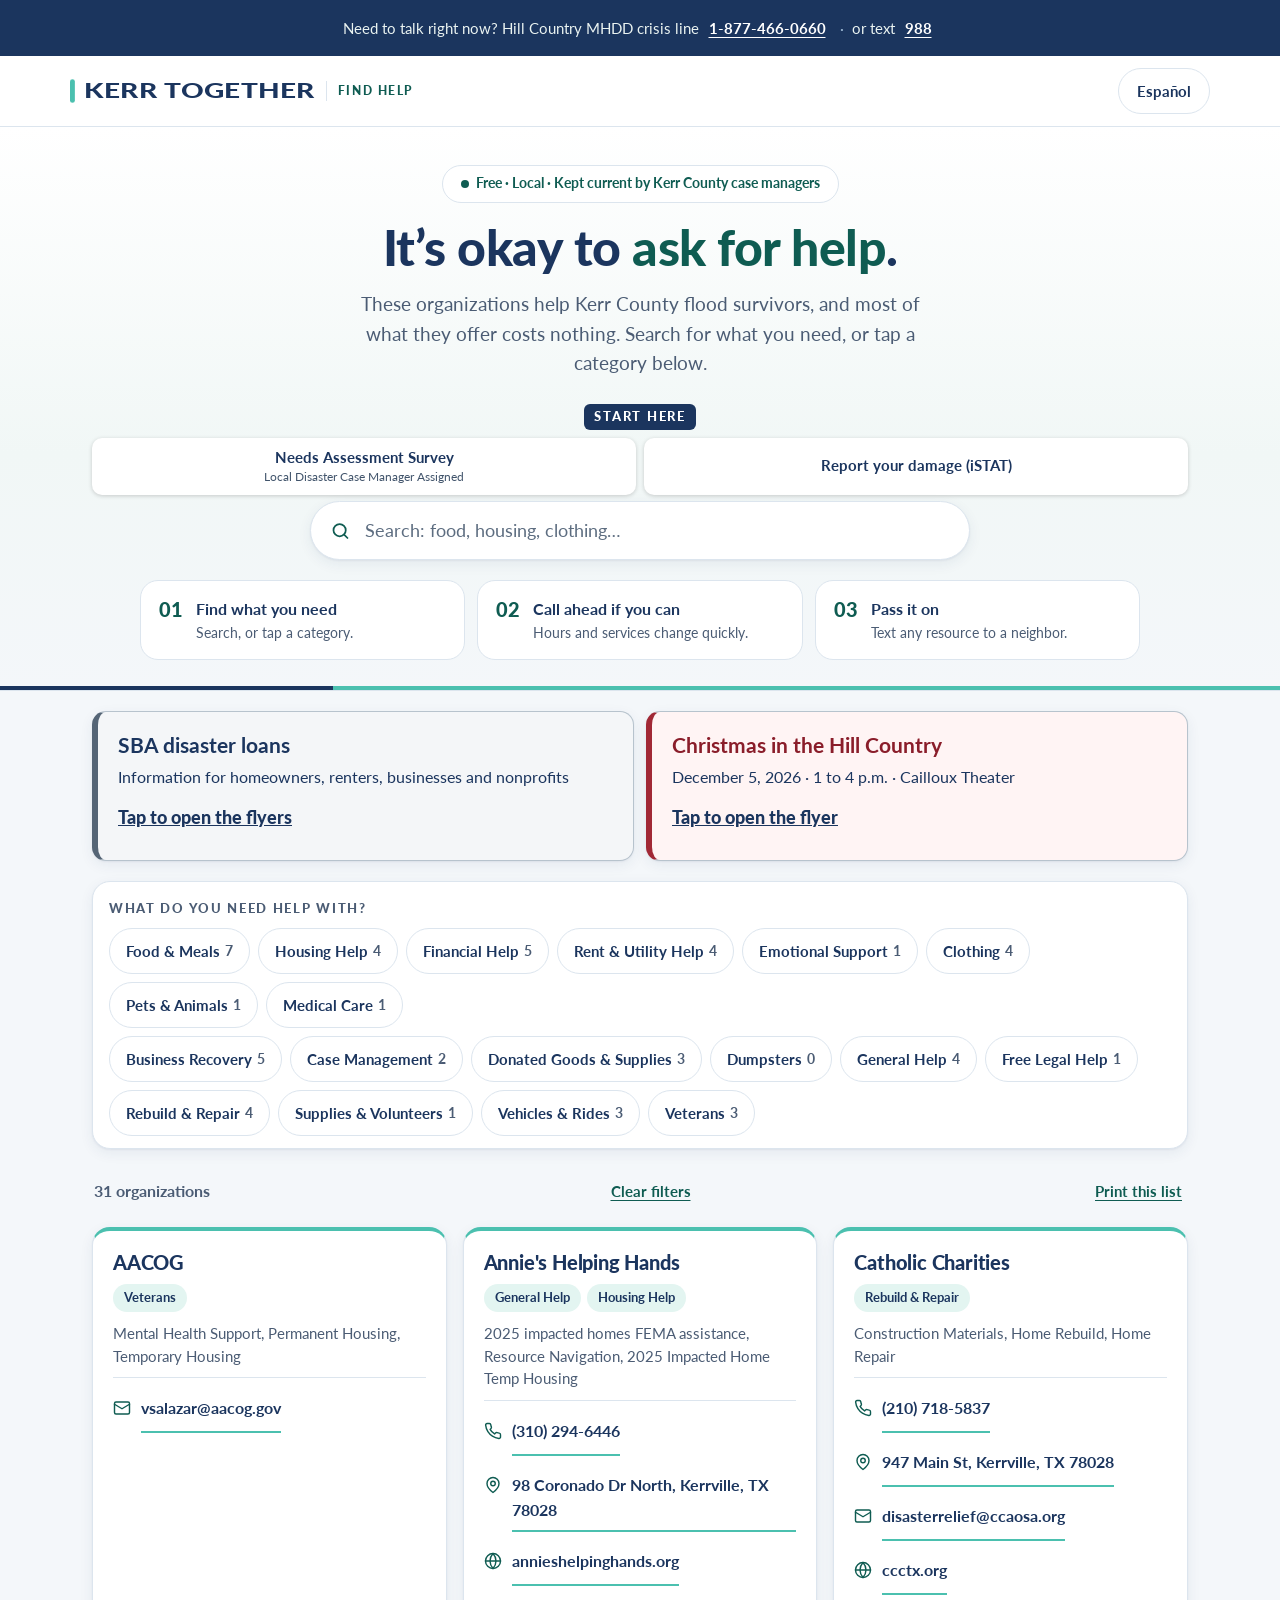
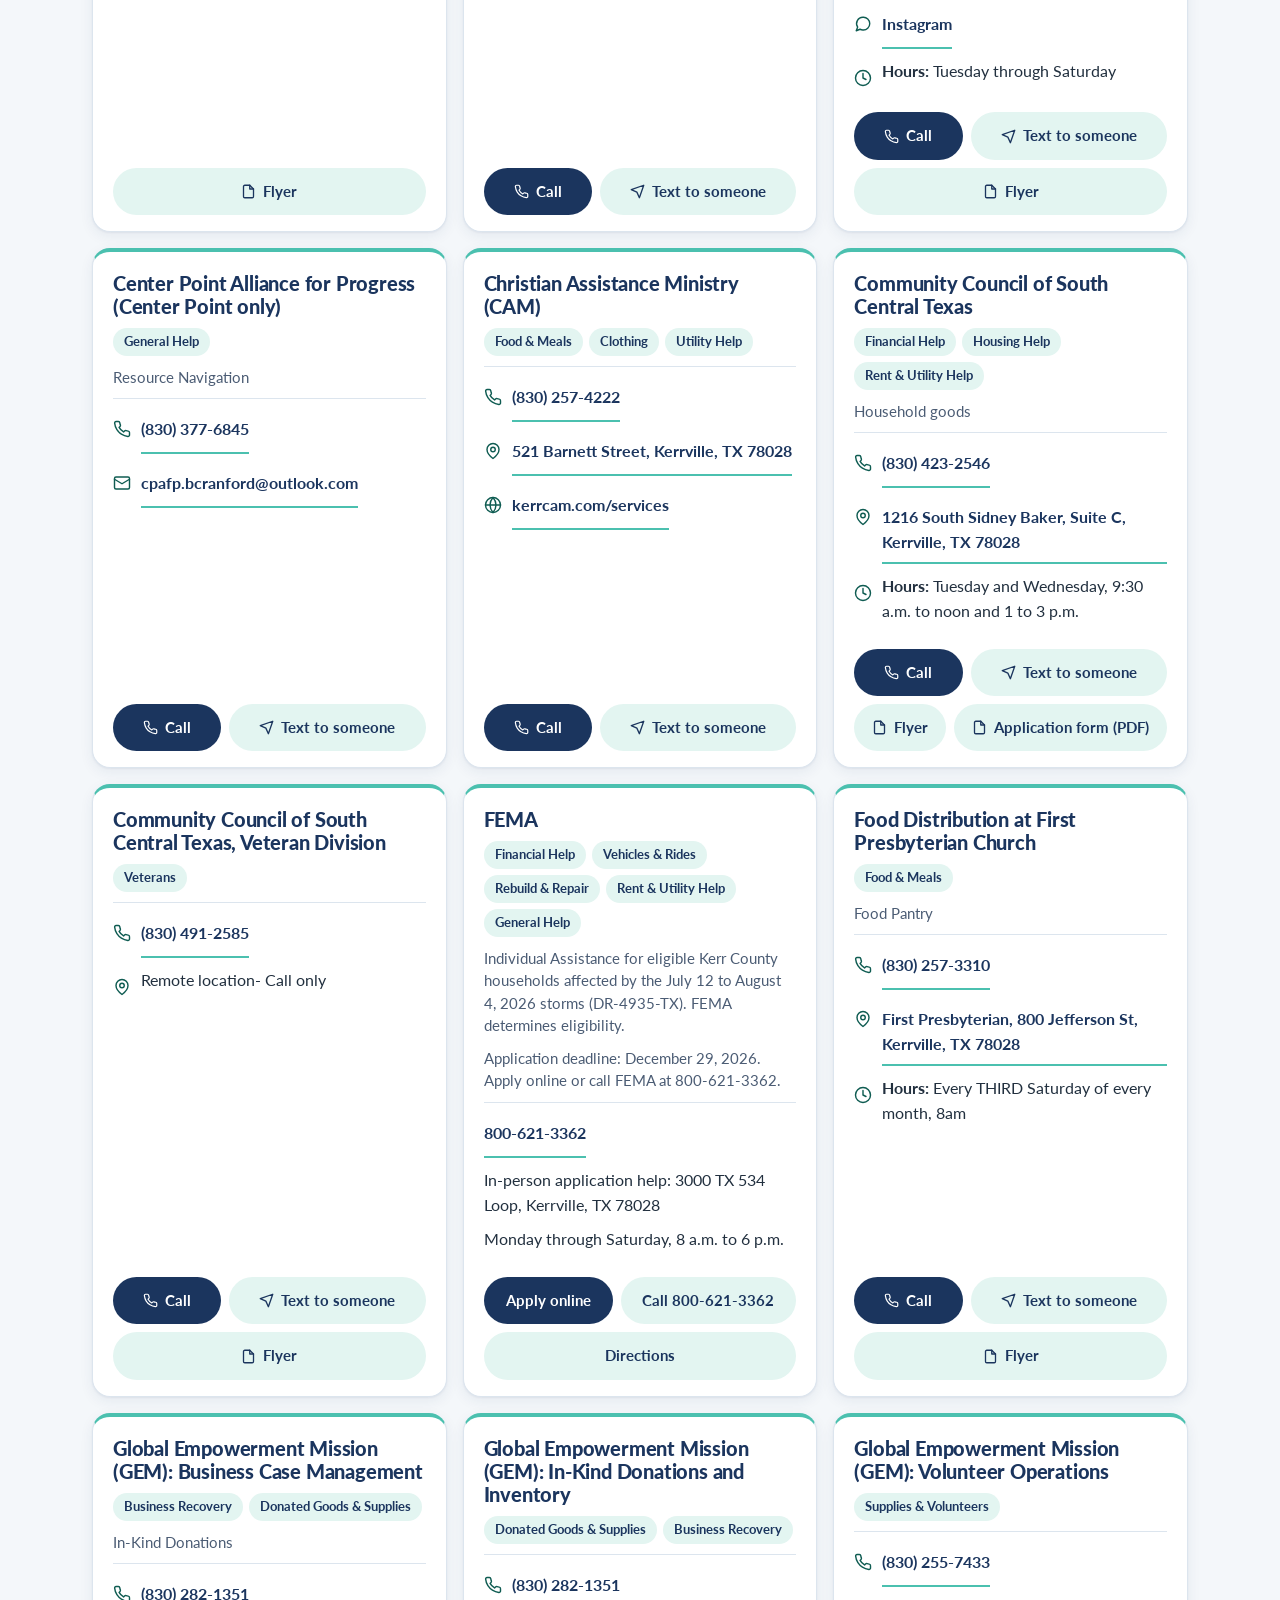
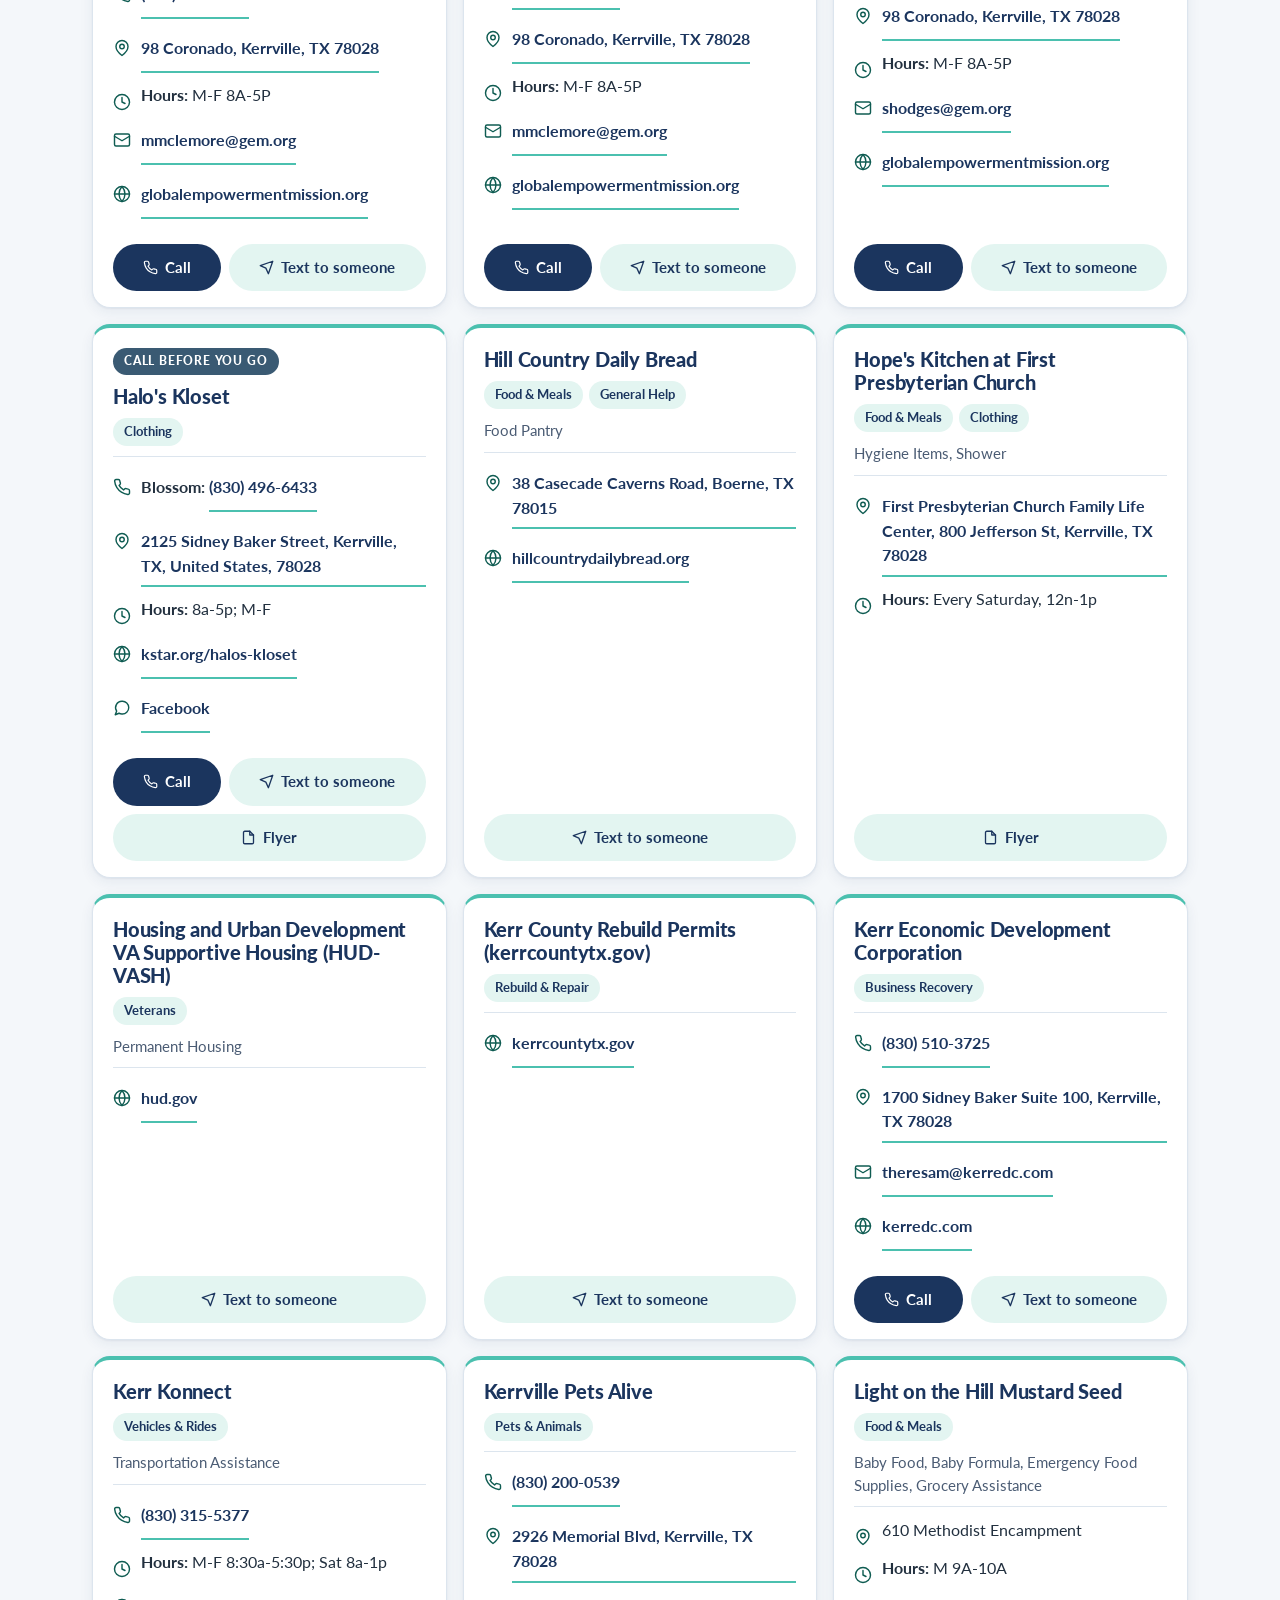
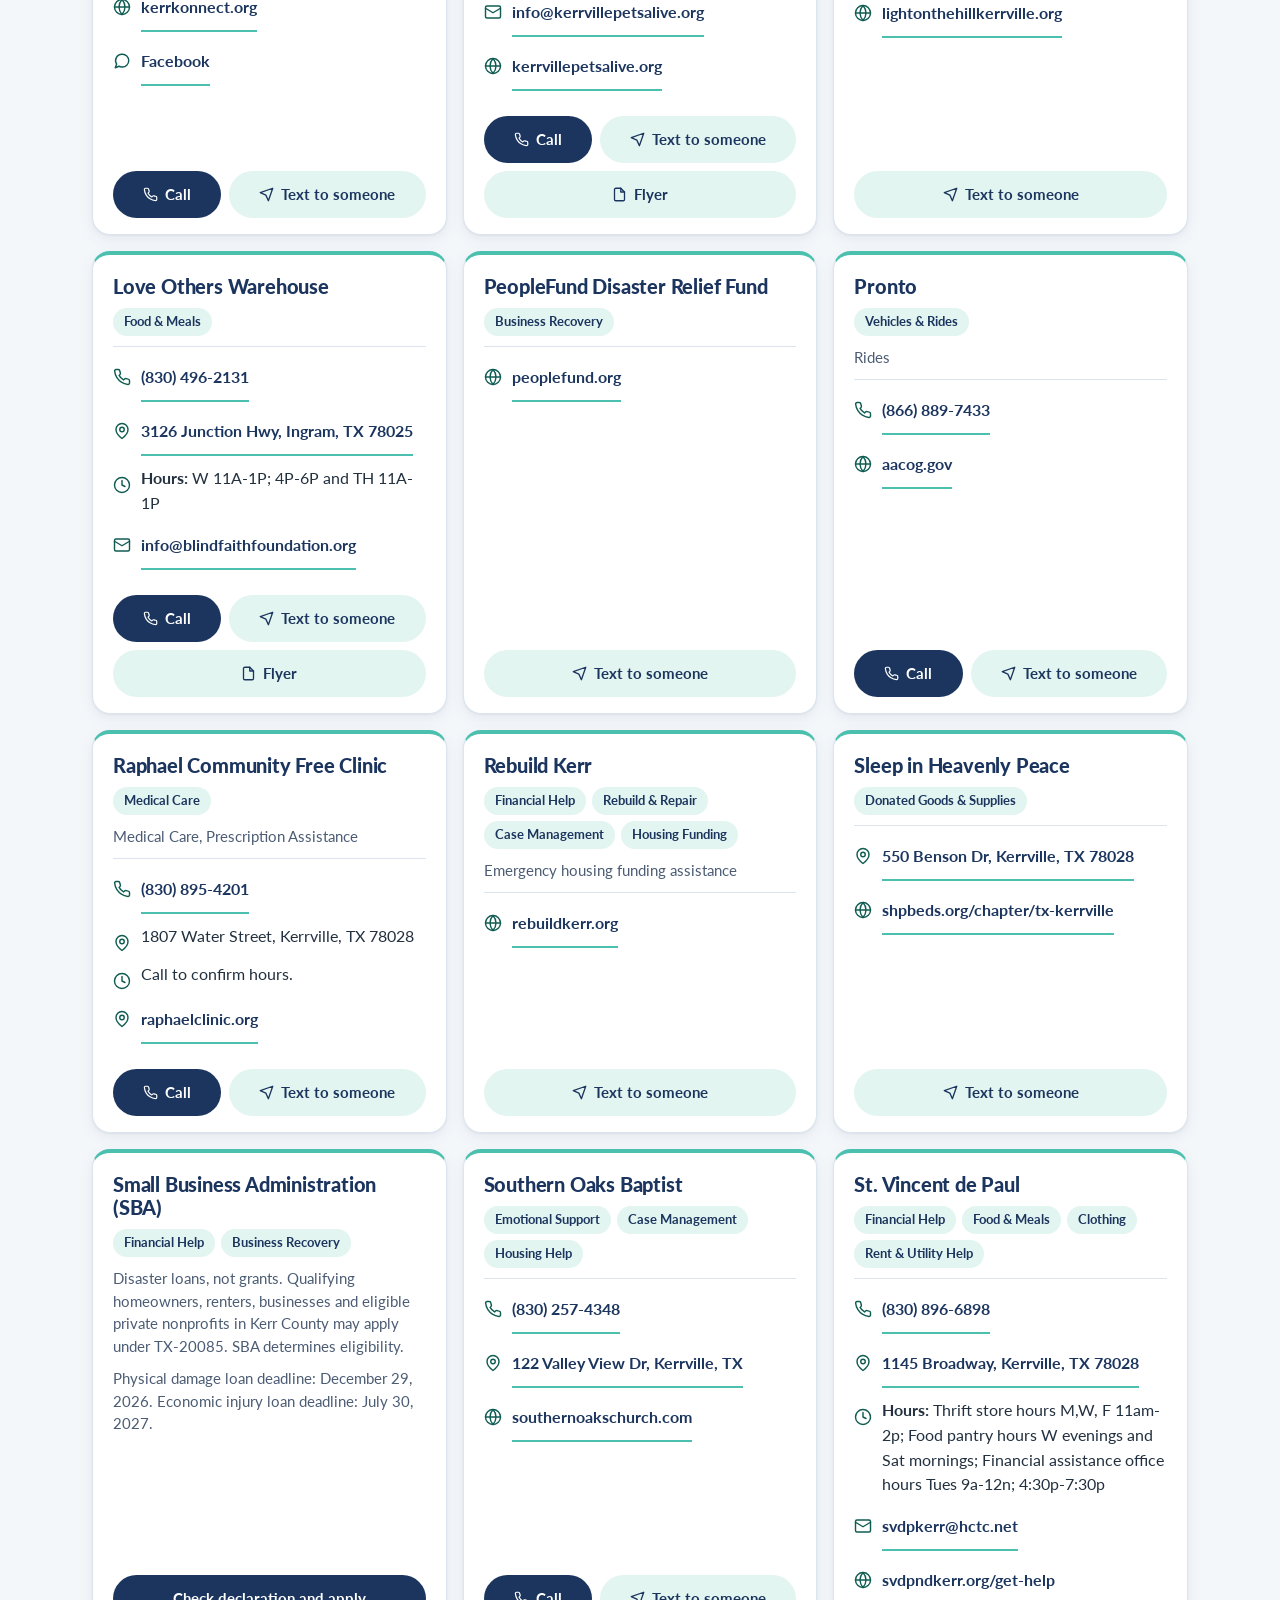
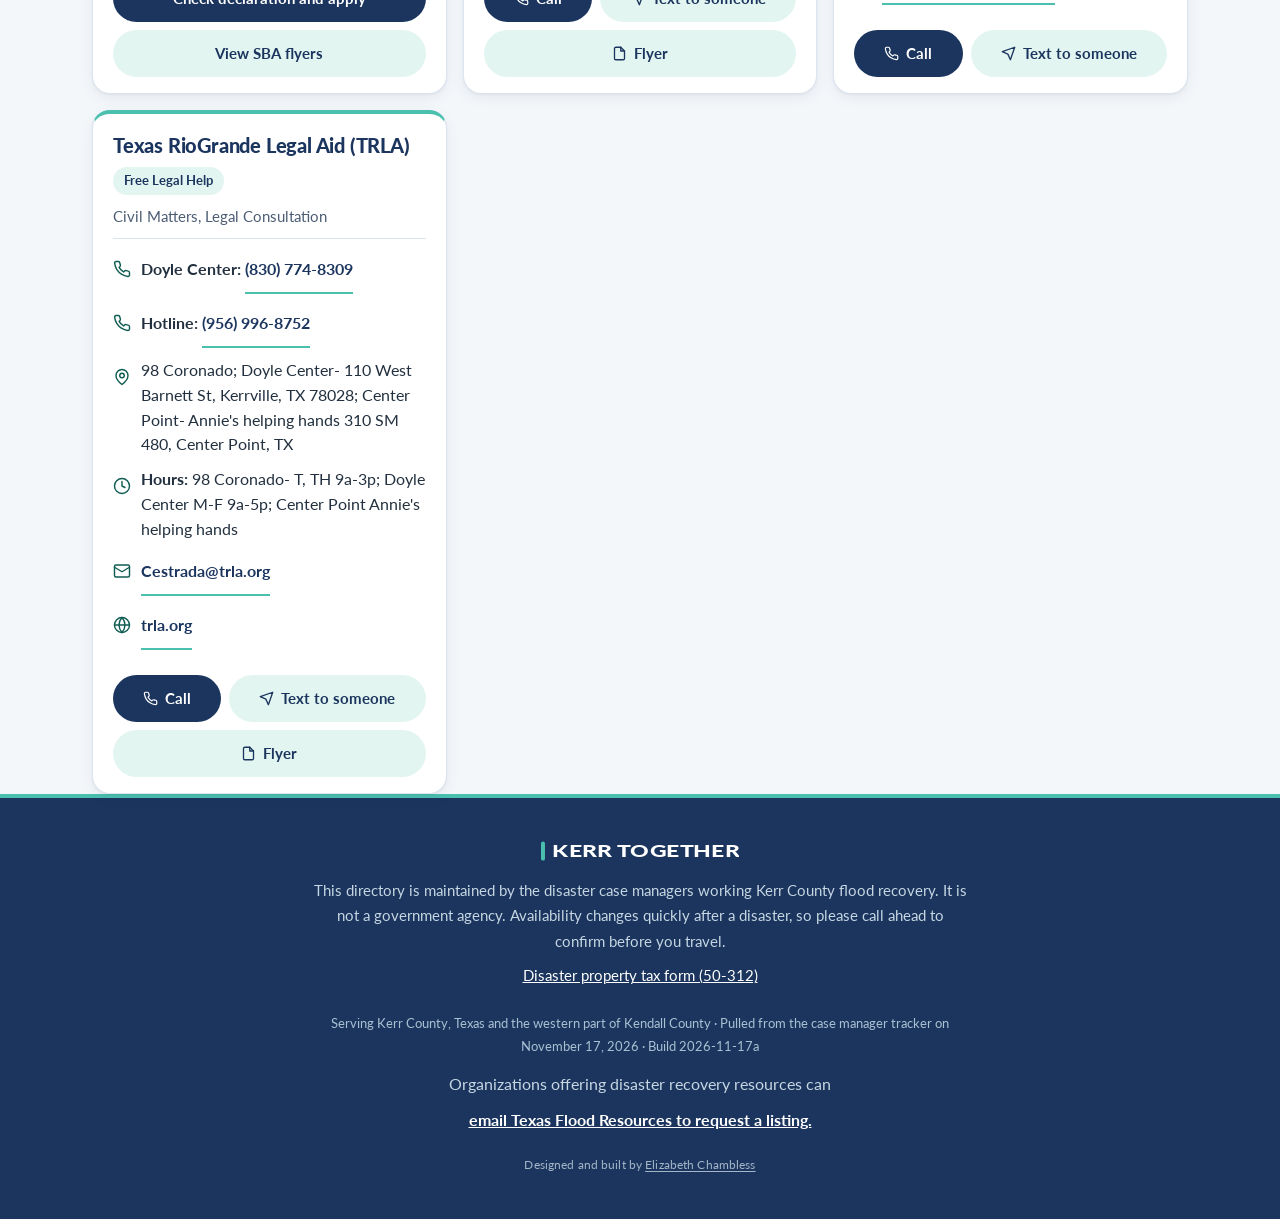
==== commit 0d2bf26d: "Refresh four reviewed resource listings Remove EWS and Associa Cares after its giving status closed." ====
--- a/index.html
+++ b/index.html
@@ -18,7 +18,7 @@
 <link rel="preconnect" href="https://fonts.googleapis.com">
 <link rel="preconnect" href="https://fonts.gstatic.com" crossorigin>
 <link href="https://fonts.googleapis.com/css2?family=Lato:wght@400;700;900&amp;display=swap" rel="stylesheet" media="print" onload="this.media='all'">
-<script type="application/ld+json">{"@context": "https://schema.org", "@graph": [{"@type": "WebSite", "name": "Kerr County Flood Help Finder", "inLanguage": ["en", "es"], "description": "Free, local flood recovery help for Kerr County and western Kendall County, Texas."}, {"@type": "ItemList", "name": "Kerr County flood recovery resources", "numberOfItems": 32, "itemListElement": [{"@type": "ListItem", "position": 1, "item": {"@type": "Organization", "name": "AACOG", "email": "vsalazar@aacog.gov"}}, {"@type": "ListItem", "position": 2, "item": {"@type": "Organization", "name": "Annie's Helping Hands", "telephone": "(310) 294-6446", "address": "98 Coronado Dr North, Kerrville, TX 78028", "url": "http://annieshelpinghands.org/"}}, {"@type": "ListItem", "position": 3, "item": {"@type": "Organization", "name": "Catholic Charities", "telephone": "(210) 718-5837", "address": "947 Main St, Kerrville, TX 78028", "url": "https://ccctx.org/", "email": "disasterrelief@ccaosa.org"}}, {"@type": "ListItem", "position": 4, "item": {"@type": "Organization", "name": "Center Point Alliance for Progress (Center Point only)", "telephone": "(830) 377-6845", "email": "cpafp.bcranford@outlook.com"}}, {"@type": "ListItem", "position": 5, "item": {"@type": "Organization", "name": "Christian Assistance Ministry (CAM)", "telephone": "(830) 257-4222", "address": "521 Barnett Street, Kerrville, TX 78028", "url": "https://kerrcam.com/services"}}, {"@type": "ListItem", "position": 6, "item": {"@type": "Organization", "name": "Community Council of South Central Texas", "telephone": "(830) 423-2546", "address": "1216 South Sidney Baker, Suite C, Kerrville, TX 78028"}}, {"@type": "ListItem", "position": 7, "item": {"@type": "Organization", "name": "Community Council of South Central Texas, Veteran Division", "telephone": "(830) 491-2585"}}, {"@type": "ListItem", "position": 8, "item": {"@type": "Organization", "name": "EWS and Associa Cares", "url": "https://associacares.org/request-assistance"}}, {"@type": "ListItem", "position": 9, "item": {"@type": "Organization", "name": "FEMA", "url": "https://www.disasterassistance.gov/", "telephone": "800-621-3362"}}, {"@type": "ListItem", "position": 10, "item": {"@type": "Organization", "name": "Food Distribution at First Presbyterian Church", "telephone": "(830) 257-3310", "address": "First Presbyterian, 800 Jefferson St, Kerrville, TX 78028"}}, {"@type": "ListItem", "position": 11, "item": {"@type": "Organization", "name": "Global Empowerment Mission (GEM): Business Case Management", "telephone": "(830) 282-1351", "address": "98 Coronado, Kerrville, TX 78028", "url": "https://www.globalempowermentmission.org/mission/texas-flooding/", "email": "mmclemore@gem.org"}}, {"@type": "ListItem", "position": 12, "item": {"@type": "Organization", "name": "Global Empowerment Mission (GEM): In-Kind Donations and Inventory", "telephone": "(830) 282-1351", "address": "98 Coronado, Kerrville, TX 78028", "url": "https://www.globalempowermentmission.org/mission/texas-flooding/", "email": "mmclemore@gem.org"}}, {"@type": "ListItem", "position": 13, "item": {"@type": "Organization", "name": "Global Empowerment Mission (GEM): Volunteer Operations", "telephone": "(830) 255-7433", "address": "98 Coronado, Kerrville, TX 78028", "url": "https://www.globalempowermentmission.org/mission/texas-flooding/", "email": "shodges@gem.org"}}, {"@type": "ListItem", "position": 14, "item": {"@type": "Organization", "name": "Halo's Kloset", "telephone": "(830) 496-6433", "address": "2125 Sidney Baker Street, Kerrville, TX, United States, 78028", "url": "https://www.kstar.org/halos-kloset/"}}, {"@type": "ListItem", "position": 15, "item": {"@type": "Organization", "name": "Hill Country Daily Bread", "address": "38 Casecade Caverns Road, Boerne, TX 78015", "url": "http://hillcountrydailybread.org/"}}, {"@type": "ListItem", "position": 16, "item": {"@type": "Organization", "name": "Hope's Kitchen at First Presbyterian Church", "address": "First Presbyterian Church Family Life Center, 800 Jefferson St, Kerrville, TX 78028"}}, {"@type": "ListItem", "position": 17, "item": {"@type": "Organization", "name": "Housing and Urban Development VA Supportive Housing (HUD-VASH)", "url": "https://www.hud.gov/helping-americans/housing-choice-vouchers-homeless-veterans"}}, {"@type": "ListItem", "position": 18, "item": {"@type": "Organization", "name": "Kerr County Rebuild Permits (kerrcountytx.gov)", "url": "https://www.kerrcountytx.gov/kerr-county-all-departments/kerr-county-engineer/kerr-county-engineer-subpage-draft"}}, {"@type": "ListItem", "position": 19, "item": {"@type": "Organization", "name": "Kerr Economic Development Corporation", "telephone": "(830) 510-3725", "address": "1700 Sidney Baker Suite 100, Kerrville, TX 78028", "url": "http://www.kerredc.com/", "email": "theresam@kerredc.com"}}, {"@type": "ListItem", "position": 20, "item": {"@type": "Organization", "name": "Kerr Konnect", "telephone": "(830) 315-5377", "url": "https://kerrkonnect.org/"}}, {"@type": "ListItem", "position": 21, "item": {"@type": "Organization", "name": "Kerrville Pets Alive", "telephone": "(830) 200-0539", "address": "2926 Memorial Blvd, Kerrville, TX 78028", "url": "https://kerrvillepetsalive.org/", "email": "info@kerrvillepetsalive.org"}}, {"@type": "ListItem", "position": 22, "item": {"@type": "Organization", "name": "Light on the Hill", "url": "https://www.lightonthehillkerrville.org/food-relief.html"}}, {"@type": "ListItem", "position": 23, "item": {"@type": "Organization", "name": "Love Others Warehouse", "telephone": "(830) 496-2131", "address": "3126 Junction Hwy, Ingram, TX 78025", "email": "info@blindfaithfoundation.org"}}, {"@type": "ListItem", "position": 24, "item": {"@type": "Organization", "name": "PeopleFund Disaster Relief Fund", "url": "https://peoplefund.org/disaster-relief-loans-for-texas-small-businesses/"}}, {"@type": "ListItem", "position": 25, "item": {"@type": "Organization", "name": "Pronto", "telephone": "(866) 889-7433", "url": "https://aacog.gov/resident-services/transportation-services/"}}, {"@type": "ListItem", "position": 26, "item": {"@type": "Organization", "name": "Raphael Community Free Clinic", "telephone": "(830) 895-4201", "address": "1807 Water Street, Kerrville, TX 78028", "url": "https://raphaelclinic.org/"}}, {"@type": "ListItem", "position": 27, "item": {"@type": "Organization", "name": "Rebuild Kerr", "url": "https://rebuildkerr.org/"}}, {"@type": "ListItem", "position": 28, "item": {"@type": "Organization", "name": "Sleep in Heavenly Peace", "address": "550 Benson Dr, Kerrville, TX 78028", "url": "https://shpbeds.org/chapter/tx-kerrville/"}}, {"@type": "ListItem", "position": 29, "item": {"@type": "Organization", "name": "Small Business Administration (SBA)", "url": "https://lending.sba.gov/search-disaster/?disaster=TX-20085"}}, {"@type": "ListItem", "position": 30, "item": {"@type": "Organization", "name": "Southern Oaks Baptist", "telephone": "(830) 257-4348", "address": "122 Valley View Dr, Kerrville, TX", "url": "https://southernoakschurch.com/"}}, {"@type": "ListItem", "position": 31, "item": {"@type": "Organization", "name": "St. Vincent de Paul", "telephone": "(830) 896-6898", "address": "1145 Broadway, Kerrville, TX 78028", "url": "https://svdpndkerr.org/get-help", "email": "svdpkerr@hctc.net"}}, {"@type": "ListItem", "position": 32, "item": {"@type": "Organization", "name": "Texas RioGrande Legal Aid (TRLA)", "telephone": "(830) 774-8309", "url": "https://www.trla.org/", "email": "Cestrada@trla.org"}}]}]}</script>
+<script type="application/ld+json">{"@context": "https://schema.org", "@graph": [{"@type": "WebSite", "name": "Kerr County Flood Help Finder", "inLanguage": ["en", "es"], "description": "Free, local flood recovery help for Kerr County and western Kendall County, Texas."}, {"@type": "ItemList", "name": "Kerr County flood recovery resources", "numberOfItems": 31, "itemListElement": [{"@type": "ListItem", "position": 1, "item": {"@type": "Organization", "name": "AACOG", "email": "vsalazar@aacog.gov"}}, {"@type": "ListItem", "position": 2, "item": {"@type": "Organization", "name": "Annie's Helping Hands", "telephone": "(310) 294-6446", "address": "98 Coronado Dr North, Kerrville, TX 78028", "url": "http://annieshelpinghands.org/"}}, {"@type": "ListItem", "position": 3, "item": {"@type": "Organization", "name": "Catholic Charities", "telephone": "(210) 718-5837", "address": "947 Main St, Kerrville, TX 78028", "url": "https://ccctx.org/", "email": "disasterrelief@ccaosa.org"}}, {"@type": "ListItem", "position": 4, "item": {"@type": "Organization", "name": "Center Point Alliance for Progress (Center Point only)", "telephone": "(830) 377-6845", "email": "cpafp.bcranford@outlook.com"}}, {"@type": "ListItem", "position": 5, "item": {"@type": "Organization", "name": "Christian Assistance Ministry (CAM)", "telephone": "(830) 257-4222", "address": "521 Barnett Street, Kerrville, TX 78028", "url": "https://kerrcam.com/services"}}, {"@type": "ListItem", "position": 6, "item": {"@type": "Organization", "name": "Community Council of South Central Texas", "telephone": "(830) 423-2546", "address": "1216 South Sidney Baker, Suite C, Kerrville, TX 78028"}}, {"@type": "ListItem", "position": 7, "item": {"@type": "Organization", "name": "Community Council of South Central Texas, Veteran Division", "telephone": "(830) 491-2585"}}, {"@type": "ListItem", "position": 8, "item": {"@type": "Organization", "name": "FEMA", "url": "https://www.disasterassistance.gov/", "telephone": "800-621-3362"}}, {"@type": "ListItem", "position": 9, "item": {"@type": "Organization", "name": "Food Distribution at First Presbyterian Church", "telephone": "(830) 257-3310", "address": "First Presbyterian, 800 Jefferson St, Kerrville, TX 78028"}}, {"@type": "ListItem", "position": 10, "item": {"@type": "Organization", "name": "Global Empowerment Mission (GEM): Business Case Management", "telephone": "(830) 282-1351", "address": "98 Coronado, Kerrville, TX 78028", "url": "https://www.globalempowermentmission.org/mission/texas-flooding/", "email": "mmclemore@gem.org"}}, {"@type": "ListItem", "position": 11, "item": {"@type": "Organization", "name": "Global Empowerment Mission (GEM): In-Kind Donations and Inventory", "telephone": "(830) 282-1351", "address": "98 Coronado, Kerrville, TX 78028", "url": "https://www.globalempowermentmission.org/mission/texas-flooding/", "email": "mmclemore@gem.org"}}, {"@type": "ListItem", "position": 12, "item": {"@type": "Organization", "name": "Global Empowerment Mission (GEM): Volunteer Operations", "telephone": "(830) 255-7433", "address": "98 Coronado, Kerrville, TX 78028", "url": "https://www.globalempowermentmission.org/mission/texas-flooding/", "email": "shodges@gem.org"}}, {"@type": "ListItem", "position": 13, "item": {"@type": "Organization", "name": "Halo's Kloset", "telephone": "(830) 496-6433", "address": "2125 Sidney Baker Street, Kerrville, TX, United States, 78028", "url": "https://www.kstar.org/halos-kloset/"}}, {"@type": "ListItem", "position": 14, "item": {"@type": "Organization", "name": "Hill Country Daily Bread", "address": "38 Casecade Caverns Road, Boerne, TX 78015", "url": "http://hillcountrydailybread.org/"}}, {"@type": "ListItem", "position": 15, "item": {"@type": "Organization", "name": "Hope's Kitchen at First Presbyterian Church", "address": "First Presbyterian Church Family Life Center, 800 Jefferson St, Kerrville, TX 78028"}}, {"@type": "ListItem", "position": 16, "item": {"@type": "Organization", "name": "Housing and Urban Development VA Supportive Housing (HUD-VASH)", "url": "https://www.hud.gov/helping-americans/housing-choice-vouchers-homeless-veterans"}}, {"@type": "ListItem", "position": 17, "item": {"@type": "Organization", "name": "Kerr County Rebuild Permits (kerrcountytx.gov)", "url": "https://www.kerrcountytx.gov/kerr-county-all-departments/kerr-county-engineer/kerr-county-engineer-subpage-draft"}}, {"@type": "ListItem", "position": 18, "item": {"@type": "Organization", "name": "Kerr Economic Development Corporation", "telephone": "(830) 510-3725", "address": "1700 Sidney Baker Suite 100, Kerrville, TX 78028", "url": "http://www.kerredc.com/", "email": "theresam@kerredc.com"}}, {"@type": "ListItem", "position": 19, "item": {"@type": "Organization", "name": "Kerr Konnect", "telephone": "(830) 315-5377", "url": "https://kerrkonnect.org/"}}, {"@type": "ListItem", "position": 20, "item": {"@type": "Organization", "name": "Kerrville Pets Alive", "telephone": "(830) 200-0539", "address": "2926 Memorial Blvd, Kerrville, TX 78028", "url": "https://kerrvillepetsalive.org/", "email": "info@kerrvillepetsalive.org"}}, {"@type": "ListItem", "position": 21, "item": {"@type": "Organization", "name": "Light on the Hill Mustard Seed", "url": "https://www.lightonthehillkerrville.org/food-relief.html"}}, {"@type": "ListItem", "position": 22, "item": {"@type": "Organization", "name": "Love Others Warehouse", "telephone": "(830) 496-2131", "address": "3126 Junction Hwy, Ingram, TX 78025", "email": "info@blindfaithfoundation.org"}}, {"@type": "ListItem", "position": 23, "item": {"@type": "Organization", "name": "PeopleFund Disaster Relief Fund", "url": "https://peoplefund.org/disaster-relief-loans-for-texas-small-businesses/"}}, {"@type": "ListItem", "position": 24, "item": {"@type": "Organization", "name": "Pronto", "telephone": "(866) 889-7433", "url": "https://aacog.gov/resident-services/transportation-services/"}}, {"@type": "ListItem", "position": 25, "item": {"@type": "Organization", "name": "Raphael Community Free Clinic", "telephone": "(830) 895-4201", "address": "1807 Water Street, Kerrville, TX 78028", "url": "https://raphaelclinic.org/"}}, {"@type": "ListItem", "position": 26, "item": {"@type": "Organization", "name": "Rebuild Kerr", "url": "https://rebuildkerr.org/"}}, {"@type": "ListItem", "position": 27, "item": {"@type": "Organization", "name": "Sleep in Heavenly Peace", "address": "550 Benson Dr, Kerrville, TX 78028", "url": "https://shpbeds.org/chapter/tx-kerrville/"}}, {"@type": "ListItem", "position": 28, "item": {"@type": "Organization", "name": "Small Business Administration (SBA)", "url": "https://lending.sba.gov/search-disaster/?disaster=TX-20085"}}, {"@type": "ListItem", "position": 29, "item": {"@type": "Organization", "name": "Southern Oaks Baptist", "telephone": "(830) 257-4348", "address": "122 Valley View Dr, Kerrville, TX", "url": "https://southernoakschurch.com/"}}, {"@type": "ListItem", "position": 30, "item": {"@type": "Organization", "name": "St. Vincent de Paul", "telephone": "(830) 896-6898", "address": "1145 Broadway, Kerrville, TX 78028", "url": "https://svdpndkerr.org/get-help", "email": "svdpkerr@hctc.net"}}, {"@type": "ListItem", "position": 31, "item": {"@type": "Organization", "name": "Texas RioGrande Legal Aid (TRLA)", "telephone": "(830) 774-8309", "url": "https://www.trla.org/", "email": "Cestrada@trla.org"}}]}]}</script>
 <style>
 :root{
   --navy:#1B355E; --navy-2:#2B4770; --teal:#4BC0AF; --teal-ink:#0F5C52; --teal-soft:#E3F5F1;
@@ -299,11 +299,11 @@
   <div class="printonly"><span class="i18n" data-en="Start here:" data-es="Para empezar:">Start here:</span> <span class="i18n" data-en="Needs Assessment Survey: Local Disaster Case Manager Assigned" data-es="Encuesta de necesidades: Se le asigna un manejador de casos de desastre local">Needs Assessment Survey: Local Disaster Case Manager Assigned</span>: forms.connectivetx.org/376 &middot; <span class="i18n" data-en="Report your damage (iSTAT)" data-es="Reporte sus daños (iSTAT)">Report your damage (iSTAT)</span>: damage.tdem.texas.gov</div>
   <div class="filters">
     <div class="flabel"><span class="i18n" data-en="What do you need help with?" data-es="¿Con qué necesita ayuda?">What do you need help with?</span></div>
-    <div class="pills" id="pills" role="group" aria-label="Filter by category" data-aria-en="Filter by category" data-aria-es="Filtrar por categoría"><button class="pill" type="button" data-cat="FOOD" aria-pressed="false"><span class="i18n" data-en="Food &amp; Meals" data-es="Comida y despensa">Food &amp; Meals</span> <small>7</small></button><button class="pill" type="button" data-cat="TEMPORARY_SHELTER" aria-pressed="false"><span class="i18n" data-en="Housing Help" data-es="Ayuda con vivienda">Housing Help</span> <small>4</small></button><button class="pill" type="button" data-cat="FINANCIAL_ASSISTANCE" aria-pressed="false"><span class="i18n" data-en="Financial Help" data-es="Ayuda económica">Financial Help</span> <small>6</small></button><button class="pill" type="button" data-cat="RENT_UTILITY_ASSISTANCE" aria-pressed="false"><span class="i18n" data-en="Rent &amp; Utility Help" data-es="Ayuda con renta y servicios públicos">Rent &amp; Utility Help</span> <small>3</small></button><button class="pill" type="button" data-cat="MENTAL_HEALTH" aria-pressed="false"><span class="i18n" data-en="Emotional Support" data-es="Apoyo emocional">Emotional Support</span> <small>1</small></button><button class="pill" type="button" data-cat="CLOTHING" aria-pressed="false"><span class="i18n" data-en="Clothing" data-es="Ropa">Clothing</span> <small>4</small></button><button class="pill" type="button" data-cat="ANIMAL_ASSISTANCE" aria-pressed="false"><span class="i18n" data-en="Pets &amp; Animals" data-es="Mascotas y animales">Pets &amp; Animals</span> <small>1</small></button><button class="pill" type="button" data-cat="MEDICAL_ASSISTANCE" aria-pressed="false"><span class="i18n" data-en="Medical Care" data-es="Atención médica">Medical Care</span> <small>1</small></button></div>
+    <div class="pills" id="pills" role="group" aria-label="Filter by category" data-aria-en="Filter by category" data-aria-es="Filtrar por categoría"><button class="pill" type="button" data-cat="FOOD" aria-pressed="false"><span class="i18n" data-en="Food &amp; Meals" data-es="Comida y despensa">Food &amp; Meals</span> <small>7</small></button><button class="pill" type="button" data-cat="TEMPORARY_SHELTER" aria-pressed="false"><span class="i18n" data-en="Housing Help" data-es="Ayuda con vivienda">Housing Help</span> <small>4</small></button><button class="pill" type="button" data-cat="FINANCIAL_ASSISTANCE" aria-pressed="false"><span class="i18n" data-en="Financial Help" data-es="Ayuda económica">Financial Help</span> <small>5</small></button><button class="pill" type="button" data-cat="RENT_UTILITY_ASSISTANCE" aria-pressed="false"><span class="i18n" data-en="Rent &amp; Utility Help" data-es="Ayuda con renta y servicios públicos">Rent &amp; Utility Help</span> <small>4</small></button><button class="pill" type="button" data-cat="MENTAL_HEALTH" aria-pressed="false"><span class="i18n" data-en="Emotional Support" data-es="Apoyo emocional">Emotional Support</span> <small>1</small></button><button class="pill" type="button" data-cat="CLOTHING" aria-pressed="false"><span class="i18n" data-en="Clothing" data-es="Ropa">Clothing</span> <small>4</small></button><button class="pill" type="button" data-cat="ANIMAL_ASSISTANCE" aria-pressed="false"><span class="i18n" data-en="Pets &amp; Animals" data-es="Mascotas y animales">Pets &amp; Animals</span> <small>1</small></button><button class="pill" type="button" data-cat="MEDICAL_ASSISTANCE" aria-pressed="false"><span class="i18n" data-en="Medical Care" data-es="Atención médica">Medical Care</span> <small>1</small></button></div>
     <div class="pills" id="pills2" role="group" aria-label="Filter by category" data-aria-en="Filter by category" data-aria-es="Filtrar por categoría"><button class="pill" type="button" data-cat="BUSINESS_ASSISTANCE" aria-pressed="false"><span class="i18n" data-en="Business Recovery" data-es="Recuperación de negocios">Business Recovery</span> <small>5</small></button><button class="pill" type="button" data-cat="CASE_MANAGEMENT" aria-pressed="false"><span class="i18n" data-en="Case Management" data-es="Manejo de casos">Case Management</span> <small>2</small></button><button class="pill" type="button" data-cat="DONATIONS" aria-pressed="false"><span class="i18n" data-en="Donated Goods &amp; Supplies" data-es="Donaciones y suministros">Donated Goods &amp; Supplies</span> <small>3</small></button><button class="pill" type="button" data-cat="DUMPSTERS" aria-pressed="false"><span class="i18n" data-en="Dumpsters" data-es="Contenedores de basura">Dumpsters</span> <small>0</small></button><button class="pill" type="button" data-cat="GENERAL" aria-pressed="false"><span class="i18n" data-en="General Help" data-es="Ayuda general">General Help</span> <small>4</small></button><button class="pill" type="button" data-cat="LEGAL_AID" aria-pressed="false"><span class="i18n" data-en="Free Legal Help" data-es="Ayuda legal gratuita">Free Legal Help</span> <small>1</small></button><button class="pill" type="button" data-cat="REBUILD_REPAIR" aria-pressed="false"><span class="i18n" data-en="Rebuild &amp; Repair" data-es="Reconstrucción y reparación">Rebuild &amp; Repair</span> <small>4</small></button><button class="pill" type="button" data-cat="SUPPLY_VOLUNTEER_ASSISTANCE" aria-pressed="false"><span class="i18n" data-en="Supplies &amp; Volunteers" data-es="Suministros y voluntarios">Supplies &amp; Volunteers</span> <small>1</small></button><button class="pill" type="button" data-cat="VEHICLE_ASSISTANCE" aria-pressed="false"><span class="i18n" data-en="Vehicles &amp; Rides" data-es="Vehículos y transporte">Vehicles &amp; Rides</span> <small>3</small></button><button class="pill" type="button" data-cat="VETERAN_ASSISTANCE" aria-pressed="false"><span class="i18n" data-en="Veterans" data-es="Veteranos">Veterans</span> <small>3</small></button></div>
   </div>
   <div class="meta">
-    <div id="count" aria-live="polite">32 <span class="i18n" data-en="organizations" data-es="organizaciones">organizations</span></div>
+    <div id="count" aria-live="polite">31 <span class="i18n" data-en="organizations" data-es="organizaciones">organizations</span></div>
     <button class="clear" id="clearBtn" type="button"><span class="i18n" data-en="Clear filters" data-es="Borrar filtros">Clear filters</span></button>
     <button class="printbtn" id="printBtn" type="button" hidden><span class="i18n" data-en="Print this list" data-es="Imprimir esta lista">Print this list</span></button>
   </div>
@@ -313,10 +313,9 @@
 <article class="card" data-cats="GENERAL TEMPORARY_SHELTER" data-text="annie&#x27;s helping hands 2025 impacted homes fema assistance, resource navigation, 2025 impacted home temp housing 98 coronado dr north, kerrville, tx 78028 general help housing help general help start where to begin ayuda general empezar donde shelter housing hotel place to sleep homeless stay refugio vivienda alojamiento hotel dormir casa" data-text-es="annie&#x27;s helping hands asistencia con fema para hogares afectados en 2025, orientacion de recursos, vivienda temporal para hogares afectados en 2025 98 coronado dr north, kerrville, tx 78028 ayuda general ayuda con vivienda general help start where to begin ayuda general empezar donde shelter housing hotel place to sleep homeless stay refugio vivienda alojamiento hotel dormir casa"><h3>Annie&#x27;s Helping Hands</h3><div class="tags"><span class="tag"><span class="i18n" data-en="General Help" data-es="Ayuda general">General Help</span></span><span class="tag"><span class="i18n" data-en="Housing Help" data-es="Ayuda con vivienda">Housing Help</span></span></div><p class="svc"><span class="i18n" data-en="2025 impacted homes FEMA assistance, Resource Navigation, 2025 Impacted Home Temp Housing" data-es="Asistencia con FEMA para hogares afectados en 2025, Orientación de recursos, Vivienda temporal para hogares afectados en 2025">2025 impacted homes FEMA assistance, Resource Navigation, 2025 Impacted Home Temp Housing</span></p><ul class="contact"><li><svg class="ic" viewBox="0 0 24 24" fill="none" stroke="currentColor" stroke-width="1.9" stroke-linecap="round" stroke-linejoin="round" aria-hidden="true"><path d="M22 16.9v3a2 2 0 0 1-2.2 2 19.8 19.8 0 0 1-8.6-3 19.5 19.5 0 0 1-6-6 19.8 19.8 0 0 1-3-8.7A2 2 0 0 1 4.1 2h3a2 2 0 0 1 2 1.7c.13.96.36 1.9.7 2.8a2 2 0 0 1-.45 2.1L8.1 9.9a16 16 0 0 0 6 6l1.3-1.3a2 2 0 0 1 2.1-.45c.9.34 1.84.57 2.8.7A2 2 0 0 1 22 16.9z"/></svg><span><a href="tel:+13102946446">(310) 294-6446</a></span></li><li><svg class="ic" viewBox="0 0 24 24" fill="none" stroke="currentColor" stroke-width="1.9" stroke-linecap="round" stroke-linejoin="round" aria-hidden="true"><path d="M20 10c0 6-8 12-8 12s-8-6-8-12a8 8 0 0 1 16 0z"/><circle cx="12" cy="10" r="3"/></svg><span><a target="_blank" rel="noopener" href="https://maps.google.com/?q=98%20Coronado%20Dr%20North%2C%20Kerrville%2C%20TX%2078028">98 Coronado Dr North, Kerrville, TX 78028</a></span></li><li><svg class="ic" viewBox="0 0 24 24" fill="none" stroke="currentColor" stroke-width="1.9" stroke-linecap="round" stroke-linejoin="round" aria-hidden="true"><circle cx="12" cy="12" r="10"/><path d="M2 12h20M12 2a15.3 15.3 0 0 1 4 10 15.3 15.3 0 0 1-4 10 15.3 15.3 0 0 1-4-10 15.3 15.3 0 0 1 4-10z"/></svg><span><a target="_blank" rel="noopener" href="http://annieshelpinghands.org/">annieshelpinghands.org</a></span></li></ul><div class="acts"><a class="act primary" href="tel:+13102946446"><svg class="ica" viewBox="0 0 24 24" fill="none" stroke="currentColor" stroke-width="1.9" stroke-linecap="round" stroke-linejoin="round" aria-hidden="true"><path d="M22 16.9v3a2 2 0 0 1-2.2 2 19.8 19.8 0 0 1-8.6-3 19.5 19.5 0 0 1-6-6 19.8 19.8 0 0 1-3-8.7A2 2 0 0 1 4.1 2h3a2 2 0 0 1 2 1.7c.13.96.36 1.9.7 2.8a2 2 0 0 1-.45 2.1L8.1 9.9a16 16 0 0 0 6 6l1.3-1.3a2 2 0 0 1 2.1-.45c.9.34 1.84.57 2.8.7A2 2 0 0 1 22 16.9z"/></svg><span class="i18n" data-en="Call" data-es="Llamar">Call</span></a><a class="act share" href="sms:?body=Annie%27s%20Helping%20Hands.%20%28310%29%20294-6446.%2098%20Coronado%20Dr%20North%2C%20Kerrville%2C%20TX%2078028.%20Kerr%20County%20flood%20resource%20guide%3A%20https%3A//resources.kerrtogether.com/" data-sms-en="sms:?body=Annie%27s%20Helping%20Hands.%20%28310%29%20294-6446.%2098%20Coronado%20Dr%20North%2C%20Kerrville%2C%20TX%2078028.%20Kerr%20County%20flood%20resource%20guide%3A%20https%3A//resources.kerrtogether.com/" data-sms-es="sms:?body=Annie%27s%20Helping%20Hands.%20%28310%29%20294-6446.%2098%20Coronado%20Dr%20North%2C%20Kerrville%2C%20TX%2078028.%20Gu%C3%ADa%20de%20recursos%20por%20la%20inundaci%C3%B3n%20del%20condado%20de%20Kerr%3A%20https%3A//resources.kerrtogether.com/"><svg class="ica" viewBox="0 0 24 24" fill="none" stroke="currentColor" stroke-width="2.1" stroke-linecap="round" stroke-linejoin="round" aria-hidden="true"><path d="m22 2-7 20-4-9-9-4 20-7z"/></svg><span class="i18n" data-en="Text to someone" data-es="Enviar por texto">Text to someone</span></a></div></article>
 <article class="card" data-cats="REBUILD_REPAIR" data-text="catholic charities construction materials, home rebuild, home repair 947 main st, kerrville, tx 78028 rebuild &amp; repair rebuild repair home rebuild roofing plumbing electrical hvac foundation contractor construction reconstruir reparar reparacion techo plomeria electricidad contratista construccion" data-text-es="catholic charities materiales de construccion, reconstruccion de vivienda, reparacion de vivienda 947 main st, kerrville, tx 78028 reconstruccion y reparacion rebuild repair home rebuild roofing plumbing electrical hvac foundation contractor construction reconstruir reparar reparacion techo plomeria electricidad contratista construccion"><h3>Catholic Charities</h3><div class="tags"><span class="tag"><span class="i18n" data-en="Rebuild &amp; Repair" data-es="Reconstrucción y reparación">Rebuild &amp; Repair</span></span></div><p class="svc"><span class="i18n" data-en="Construction Materials, Home Rebuild, Home Repair" data-es="Materiales de construcción, Reconstrucción de vivienda, Reparación de vivienda">Construction Materials, Home Rebuild, Home Repair</span></p><ul class="contact"><li><svg class="ic" viewBox="0 0 24 24" fill="none" stroke="currentColor" stroke-width="1.9" stroke-linecap="round" stroke-linejoin="round" aria-hidden="true"><path d="M22 16.9v3a2 2 0 0 1-2.2 2 19.8 19.8 0 0 1-8.6-3 19.5 19.5 0 0 1-6-6 19.8 19.8 0 0 1-3-8.7A2 2 0 0 1 4.1 2h3a2 2 0 0 1 2 1.7c.13.96.36 1.9.7 2.8a2 2 0 0 1-.45 2.1L8.1 9.9a16 16 0 0 0 6 6l1.3-1.3a2 2 0 0 1 2.1-.45c.9.34 1.84.57 2.8.7A2 2 0 0 1 22 16.9z"/></svg><span><a href="tel:+12107185837">(210) 718-5837</a></span></li><li><svg class="ic" viewBox="0 0 24 24" fill="none" stroke="currentColor" stroke-width="1.9" stroke-linecap="round" stroke-linejoin="round" aria-hidden="true"><path d="M20 10c0 6-8 12-8 12s-8-6-8-12a8 8 0 0 1 16 0z"/><circle cx="12" cy="10" r="3"/></svg><span><a target="_blank" rel="noopener" href="https://maps.google.com/?q=947%20Main%20St%2C%20Kerrville%2C%20TX%2078028">947 Main St, Kerrville, TX 78028</a></span></li><li><svg class="ic" viewBox="0 0 24 24" fill="none" stroke="currentColor" stroke-width="1.9" stroke-linecap="round" stroke-linejoin="round" aria-hidden="true"><rect x="2" y="4" width="20" height="16" rx="2"/><path d="m22 7-10 6L2 7"/></svg><span><a href="mailto:disasterrelief@ccaosa.org">disasterrelief@ccaosa.org</a></span></li><li><svg class="ic" viewBox="0 0 24 24" fill="none" stroke="currentColor" stroke-width="1.9" stroke-linecap="round" stroke-linejoin="round" aria-hidden="true"><circle cx="12" cy="12" r="10"/><path d="M2 12h20M12 2a15.3 15.3 0 0 1 4 10 15.3 15.3 0 0 1-4 10 15.3 15.3 0 0 1-4-10 15.3 15.3 0 0 1 4-10z"/></svg><span><a target="_blank" rel="noopener" href="https://ccctx.org/">ccctx.org</a></span></li><li><svg class="ic" viewBox="0 0 24 24" fill="none" stroke="currentColor" stroke-width="1.9" stroke-linecap="round" stroke-linejoin="round" aria-hidden="true"><path d="M21 11.5a8.4 8.4 0 0 1-9 8.4 8.9 8.9 0 0 1-4-.9L3 21l1.9-4.9A8.4 8.4 0 0 1 12 3a8.4 8.4 0 0 1 9 8.5z"/></svg><span><a target="_blank" rel="noopener" href="https://www.instagram.com/catholiccharitiessanantonio/">Instagram</a></span></li><li><svg class="ic" viewBox="0 0 24 24" fill="none" stroke="currentColor" stroke-width="1.9" stroke-linecap="round" stroke-linejoin="round" aria-hidden="true"><circle cx="12" cy="12" r="10"/><path d="M12 6v6l4 2"/></svg><span><b><span class="i18n" data-en="Hours" data-es="Horario">Hours</span>:</b> <span class="i18n" data-en="Tuesday through Saturday" data-es="De martes a sábado">Tuesday through Saturday</span></span></li></ul><div class="acts"><a class="act primary" href="tel:+12107185837"><svg class="ica" viewBox="0 0 24 24" fill="none" stroke="currentColor" stroke-width="1.9" stroke-linecap="round" stroke-linejoin="round" aria-hidden="true"><path d="M22 16.9v3a2 2 0 0 1-2.2 2 19.8 19.8 0 0 1-8.6-3 19.5 19.5 0 0 1-6-6 19.8 19.8 0 0 1-3-8.7A2 2 0 0 1 4.1 2h3a2 2 0 0 1 2 1.7c.13.96.36 1.9.7 2.8a2 2 0 0 1-.45 2.1L8.1 9.9a16 16 0 0 0 6 6l1.3-1.3a2 2 0 0 1 2.1-.45c.9.34 1.84.57 2.8.7A2 2 0 0 1 22 16.9z"/></svg><span class="i18n" data-en="Call" data-es="Llamar">Call</span></a><a class="act share" href="sms:?body=Catholic%20Charities.%20%28210%29%20718-5837.%20947%20Main%20St%2C%20Kerrville%2C%20TX%2078028.%20Kerr%20County%20flood%20resource%20guide%3A%20https%3A//resources.kerrtogether.com/" data-sms-en="sms:?body=Catholic%20Charities.%20%28210%29%20718-5837.%20947%20Main%20St%2C%20Kerrville%2C%20TX%2078028.%20Kerr%20County%20flood%20resource%20guide%3A%20https%3A//resources.kerrtogether.com/" data-sms-es="sms:?body=Catholic%20Charities.%20%28210%29%20718-5837.%20947%20Main%20St%2C%20Kerrville%2C%20TX%2078028.%20Gu%C3%ADa%20de%20recursos%20por%20la%20inundaci%C3%B3n%20del%20condado%20de%20Kerr%3A%20https%3A//resources.kerrtogether.com/"><svg class="ica" viewBox="0 0 24 24" fill="none" stroke="currentColor" stroke-width="2.1" stroke-linecap="round" stroke-linejoin="round" aria-hidden="true"><path d="m22 2-7 20-4-9-9-4 20-7z"/></svg><span class="i18n" data-en="Text to someone" data-es="Enviar por texto">Text to someone</span></a><a class="act" target="_blank" rel="noopener" href="https://res.cloudinary.com/dgbybv4ho/image/upload/v1788392511/kerrkind/flyers/catholic-charities.jpg"><svg class="ica" viewBox="0 0 24 24" fill="none" stroke="currentColor" stroke-width="2.1" stroke-linecap="round" stroke-linejoin="round" aria-hidden="true"><path d="M14 2H6a2 2 0 0 0-2 2v16a2 2 0 0 0 2 2h12a2 2 0 0 0 2-2V8z"/><path d="M14 2v6h6"/></svg><span class="i18n" data-en="Flyer" data-es="Volante">Flyer</span></a></div></article>
 <article class="card" data-cats="GENERAL" data-text="center point alliance for progress (center point only) resource navigation general help general help start where to begin ayuda general empezar donde" data-text-es="center point alliance for progress (center point only) orientacion de recursos ayuda general general help start where to begin ayuda general empezar donde"><h3>Center Point Alliance for Progress (Center Point only)</h3><div class="tags"><span class="tag"><span class="i18n" data-en="General Help" data-es="Ayuda general">General Help</span></span></div><p class="svc"><span class="i18n" data-en="Resource Navigation" data-es="Orientación de recursos">Resource Navigation</span></p><ul class="contact"><li><svg class="ic" viewBox="0 0 24 24" fill="none" stroke="currentColor" stroke-width="1.9" stroke-linecap="round" stroke-linejoin="round" aria-hidden="true"><path d="M22 16.9v3a2 2 0 0 1-2.2 2 19.8 19.8 0 0 1-8.6-3 19.5 19.5 0 0 1-6-6 19.8 19.8 0 0 1-3-8.7A2 2 0 0 1 4.1 2h3a2 2 0 0 1 2 1.7c.13.96.36 1.9.7 2.8a2 2 0 0 1-.45 2.1L8.1 9.9a16 16 0 0 0 6 6l1.3-1.3a2 2 0 0 1 2.1-.45c.9.34 1.84.57 2.8.7A2 2 0 0 1 22 16.9z"/></svg><span><a href="tel:+18303776845">(830) 377-6845</a></span></li><li><svg class="ic" viewBox="0 0 24 24" fill="none" stroke="currentColor" stroke-width="1.9" stroke-linecap="round" stroke-linejoin="round" aria-hidden="true"><rect x="2" y="4" width="20" height="16" rx="2"/><path d="m22 7-10 6L2 7"/></svg><span><a href="mailto:cpafp.bcranford@outlook.com">cpafp.bcranford@outlook.com</a></span></li></ul><div class="acts"><a class="act primary" href="tel:+18303776845"><svg class="ica" viewBox="0 0 24 24" fill="none" stroke="currentColor" stroke-width="1.9" stroke-linecap="round" stroke-linejoin="round" aria-hidden="true"><path d="M22 16.9v3a2 2 0 0 1-2.2 2 19.8 19.8 0 0 1-8.6-3 19.5 19.5 0 0 1-6-6 19.8 19.8 0 0 1-3-8.7A2 2 0 0 1 4.1 2h3a2 2 0 0 1 2 1.7c.13.96.36 1.9.7 2.8a2 2 0 0 1-.45 2.1L8.1 9.9a16 16 0 0 0 6 6l1.3-1.3a2 2 0 0 1 2.1-.45c.9.34 1.84.57 2.8.7A2 2 0 0 1 22 16.9z"/></svg><span class="i18n" data-en="Call" data-es="Llamar">Call</span></a><a class="act share" href="sms:?body=Center%20Point%20Alliance%20for%20Progress%20%28Center%20Point%20only%29.%20%28830%29%20377-6845.%20Kerr%20County%20flood%20resource%20guide%3A%20https%3A//resources.kerrtogether.com/" data-sms-en="sms:?body=Center%20Point%20Alliance%20for%20Progress%20%28Center%20Point%20only%29.%20%28830%29%20377-6845.%20Kerr%20County%20flood%20resource%20guide%3A%20https%3A//resources.kerrtogether.com/" data-sms-es="sms:?body=Center%20Point%20Alliance%20for%20Progress%20%28Center%20Point%20only%29.%20%28830%29%20377-6845.%20Gu%C3%ADa%20de%20recursos%20por%20la%20inundaci%C3%B3n%20del%20condado%20de%20Kerr%3A%20https%3A//resources.kerrtogether.com/"><svg class="ica" viewBox="0 0 24 24" fill="none" stroke="currentColor" stroke-width="2.1" stroke-linecap="round" stroke-linejoin="round" aria-hidden="true"><path d="m22 2-7 20-4-9-9-4 20-7z"/></svg><span class="i18n" data-en="Text to someone" data-es="Enviar por texto">Text to someone</span></a></div></article>
-<article class="card" data-cats="FOOD CLOTHING" data-text="christian assistance ministry (cam) 521 barnett street, kerrville, tx 78028 food &amp; meals clothing food bank pantry groceries meals eat hungry hunger despensa comida alimentos banco de alimentos comer hambre clothes clothing shoes laundry wash ropa zapatos lavanderia lavar" data-text-es="christian assistance ministry (cam) 521 barnett street, kerrville, tx 78028 comida y despensa ropa food bank pantry groceries meals eat hungry hunger despensa comida alimentos banco de alimentos comer hambre clothes clothing shoes laundry wash ropa zapatos lavanderia lavar"><h3>Christian Assistance Ministry (CAM)</h3><div class="tags"><span class="tag"><span class="i18n" data-en="Food &amp; Meals" data-es="Comida y despensa">Food &amp; Meals</span></span><span class="tag"><span class="i18n" data-en="Clothing" data-es="Ropa">Clothing</span></span></div><ul class="contact"><li><svg class="ic" viewBox="0 0 24 24" fill="none" stroke="currentColor" stroke-width="1.9" stroke-linecap="round" stroke-linejoin="round" aria-hidden="true"><path d="M22 16.9v3a2 2 0 0 1-2.2 2 19.8 19.8 0 0 1-8.6-3 19.5 19.5 0 0 1-6-6 19.8 19.8 0 0 1-3-8.7A2 2 0 0 1 4.1 2h3a2 2 0 0 1 2 1.7c.13.96.36 1.9.7 2.8a2 2 0 0 1-.45 2.1L8.1 9.9a16 16 0 0 0 6 6l1.3-1.3a2 2 0 0 1 2.1-.45c.9.34 1.84.57 2.8.7A2 2 0 0 1 22 16.9z"/></svg><span><a href="tel:+18302574222">(830) 257-4222</a></span></li><li><svg class="ic" viewBox="0 0 24 24" fill="none" stroke="currentColor" stroke-width="1.9" stroke-linecap="round" stroke-linejoin="round" aria-hidden="true"><path d="M20 10c0 6-8 12-8 12s-8-6-8-12a8 8 0 0 1 16 0z"/><circle cx="12" cy="10" r="3"/></svg><span><a target="_blank" rel="noopener" href="https://maps.google.com/?q=521%20Barnett%20Street%2C%20Kerrville%2C%20TX%2078028">521 Barnett Street, Kerrville, TX 78028</a></span></li><li><svg class="ic" viewBox="0 0 24 24" fill="none" stroke="currentColor" stroke-width="1.9" stroke-linecap="round" stroke-linejoin="round" aria-hidden="true"><circle cx="12" cy="12" r="10"/><path d="M2 12h20M12 2a15.3 15.3 0 0 1 4 10 15.3 15.3 0 0 1-4 10 15.3 15.3 0 0 1-4-10 15.3 15.3 0 0 1 4-10z"/></svg><span><a target="_blank" rel="noopener" href="https://kerrcam.com/services">kerrcam.com/services</a></span></li></ul><div class="acts"><a class="act primary" href="tel:+18302574222"><svg class="ica" viewBox="0 0 24 24" fill="none" stroke="currentColor" stroke-width="1.9" stroke-linecap="round" stroke-linejoin="round" aria-hidden="true"><path d="M22 16.9v3a2 2 0 0 1-2.2 2 19.8 19.8 0 0 1-8.6-3 19.5 19.5 0 0 1-6-6 19.8 19.8 0 0 1-3-8.7A2 2 0 0 1 4.1 2h3a2 2 0 0 1 2 1.7c.13.96.36 1.9.7 2.8a2 2 0 0 1-.45 2.1L8.1 9.9a16 16 0 0 0 6 6l1.3-1.3a2 2 0 0 1 2.1-.45c.9.34 1.84.57 2.8.7A2 2 0 0 1 22 16.9z"/></svg><span class="i18n" data-en="Call" data-es="Llamar">Call</span></a><a class="act share" href="sms:?body=Christian%20Assistance%20Ministry%20%28CAM%29.%20%28830%29%20257-4222.%20521%20Barnett%20Street%2C%20Kerrville%2C%20TX%2078028.%20Kerr%20County%20flood%20resource%20guide%3A%20https%3A//resources.kerrtogether.com/" data-sms-en="sms:?body=Christian%20Assistance%20Ministry%20%28CAM%29.%20%28830%29%20257-4222.%20521%20Barnett%20Street%2C%20Kerrville%2C%20TX%2078028.%20Kerr%20County%20flood%20resource%20guide%3A%20https%3A//resources.kerrtogether.com/" data-sms-es="sms:?body=Christian%20Assistance%20Ministry%20%28CAM%29.%20%28830%29%20257-4222.%20521%20Barnett%20Street%2C%20Kerrville%2C%20TX%2078028.%20Gu%C3%ADa%20de%20recursos%20por%20la%20inundaci%C3%B3n%20del%20condado%20de%20Kerr%3A%20https%3A//resources.kerrtogether.com/"><svg class="ica" viewBox="0 0 24 24" fill="none" stroke="currentColor" stroke-width="2.1" stroke-linecap="round" stroke-linejoin="round" aria-hidden="true"><path d="m22 2-7 20-4-9-9-4 20-7z"/></svg><span class="i18n" data-en="Text to someone" data-es="Enviar por texto">Text to someone</span></a></div></article>
+<article class="card" data-cats="FOOD CLOTHING RENT_UTILITY_ASSISTANCE" data-text="christian assistance ministry (cam) 521 barnett street, kerrville, tx 78028 food &amp; meals clothing food bank pantry groceries meals eat hungry hunger despensa comida alimentos banco de alimentos comer hambre clothes clothing shoes laundry wash ropa zapatos lavanderia lavar utility assistance utilities electric water bill ayuda con servicios publicos luz agua recibo" data-text-es="christian assistance ministry (cam) 521 barnett street, kerrville, tx 78028 comida y despensa ropa food bank pantry groceries meals eat hungry hunger despensa comida alimentos banco de alimentos comer hambre clothes clothing shoes laundry wash ropa zapatos lavanderia lavar utility assistance utilities electric water bill ayuda con servicios publicos luz agua recibo"><h3>Christian Assistance Ministry (CAM)</h3><div class="tags"><span class="tag"><span class="i18n" data-en="Food &amp; Meals" data-es="Comida y despensa">Food &amp; Meals</span></span><span class="tag"><span class="i18n" data-en="Clothing" data-es="Ropa">Clothing</span></span><span class="tag"><span class="i18n" data-en="Utility Help" data-es="Ayuda con servicios públicos">Utility Help</span></span></div><ul class="contact"><li><svg class="ic" viewBox="0 0 24 24" fill="none" stroke="currentColor" stroke-width="1.9" stroke-linecap="round" stroke-linejoin="round" aria-hidden="true"><path d="M22 16.9v3a2 2 0 0 1-2.2 2 19.8 19.8 0 0 1-8.6-3 19.5 19.5 0 0 1-6-6 19.8 19.8 0 0 1-3-8.7A2 2 0 0 1 4.1 2h3a2 2 0 0 1 2 1.7c.13.96.36 1.9.7 2.8a2 2 0 0 1-.45 2.1L8.1 9.9a16 16 0 0 0 6 6l1.3-1.3a2 2 0 0 1 2.1-.45c.9.34 1.84.57 2.8.7A2 2 0 0 1 22 16.9z"/></svg><span><a href="tel:+18302574222">(830) 257-4222</a></span></li><li><svg class="ic" viewBox="0 0 24 24" fill="none" stroke="currentColor" stroke-width="1.9" stroke-linecap="round" stroke-linejoin="round" aria-hidden="true"><path d="M20 10c0 6-8 12-8 12s-8-6-8-12a8 8 0 0 1 16 0z"/><circle cx="12" cy="10" r="3"/></svg><span><a target="_blank" rel="noopener" href="https://maps.google.com/?q=521%20Barnett%20Street%2C%20Kerrville%2C%20TX%2078028">521 Barnett Street, Kerrville, TX 78028</a></span></li><li><svg class="ic" viewBox="0 0 24 24" fill="none" stroke="currentColor" stroke-width="1.9" stroke-linecap="round" stroke-linejoin="round" aria-hidden="true"><circle cx="12" cy="12" r="10"/><path d="M2 12h20M12 2a15.3 15.3 0 0 1 4 10 15.3 15.3 0 0 1-4 10 15.3 15.3 0 0 1-4-10 15.3 15.3 0 0 1 4-10z"/></svg><span><a target="_blank" rel="noopener" href="https://kerrcam.com/services">kerrcam.com/services</a></span></li></ul><div class="acts"><a class="act primary" href="tel:+18302574222"><svg class="ica" viewBox="0 0 24 24" fill="none" stroke="currentColor" stroke-width="1.9" stroke-linecap="round" stroke-linejoin="round" aria-hidden="true"><path d="M22 16.9v3a2 2 0 0 1-2.2 2 19.8 19.8 0 0 1-8.6-3 19.5 19.5 0 0 1-6-6 19.8 19.8 0 0 1-3-8.7A2 2 0 0 1 4.1 2h3a2 2 0 0 1 2 1.7c.13.96.36 1.9.7 2.8a2 2 0 0 1-.45 2.1L8.1 9.9a16 16 0 0 0 6 6l1.3-1.3a2 2 0 0 1 2.1-.45c.9.34 1.84.57 2.8.7A2 2 0 0 1 22 16.9z"/></svg><span class="i18n" data-en="Call" data-es="Llamar">Call</span></a><a class="act share" href="sms:?body=Christian%20Assistance%20Ministry%20%28CAM%29.%20%28830%29%20257-4222.%20521%20Barnett%20Street%2C%20Kerrville%2C%20TX%2078028.%20Kerr%20County%20flood%20resource%20guide%3A%20https%3A//resources.kerrtogether.com/" data-sms-en="sms:?body=Christian%20Assistance%20Ministry%20%28CAM%29.%20%28830%29%20257-4222.%20521%20Barnett%20Street%2C%20Kerrville%2C%20TX%2078028.%20Kerr%20County%20flood%20resource%20guide%3A%20https%3A//resources.kerrtogether.com/" data-sms-es="sms:?body=Christian%20Assistance%20Ministry%20%28CAM%29.%20%28830%29%20257-4222.%20521%20Barnett%20Street%2C%20Kerrville%2C%20TX%2078028.%20Gu%C3%ADa%20de%20recursos%20por%20la%20inundaci%C3%B3n%20del%20condado%20de%20Kerr%3A%20https%3A//resources.kerrtogether.com/"><svg class="ica" viewBox="0 0 24 24" fill="none" stroke="currentColor" stroke-width="2.1" stroke-linecap="round" stroke-linejoin="round" aria-hidden="true"><path d="m22 2-7 20-4-9-9-4 20-7z"/></svg><span class="i18n" data-en="Text to someone" data-es="Enviar por texto">Text to someone</span></a></div></article>
 <article class="card" data-cats="FINANCIAL_ASSISTANCE TEMPORARY_SHELTER RENT_UTILITY_ASSISTANCE" data-text="community council of south central texas 1216 south sidney baker, suite c, kerrville, tx 78028 tuesday and wednesday, 9:30 a.m. to noon and 1 to 3 p.m. financial help housing help rent &amp; utility help money cash grant financial assistance funds bills pay dinero efectivo beca fondos ayuda economica pagar shelter housing hotel place to sleep homeless stay refugio vivienda alojamiento hotel dormir casa rent utilities electric water bill renta alquiler servicios luz agua recibo household goods" data-text-es="community council of south central texas martes y miercoles, de 9:30 a. m. al mediodia y de 1 a 3 p. m. 1216 south sidney baker, suite c, kerrville, tx 78028 ayuda economica ayuda con vivienda ayuda con renta y servicios publicos money cash grant financial assistance funds bills pay dinero efectivo beca fondos ayuda economica pagar shelter housing hotel place to sleep homeless stay refugio vivienda alojamiento hotel dormir casa rent utilities electric water bill renta alquiler servicios luz agua recibo articulos para el hogar"><h3>Community Council of South Central Texas</h3><div class="tags"><span class="tag"><span class="i18n" data-en="Financial Help" data-es="Ayuda económica">Financial Help</span></span><span class="tag"><span class="i18n" data-en="Housing Help" data-es="Ayuda con vivienda">Housing Help</span></span><span class="tag"><span class="i18n" data-en="Rent &amp; Utility Help" data-es="Ayuda con renta y servicios públicos">Rent &amp; Utility Help</span></span></div><p class="svc"><span class="i18n" data-en="Household goods" data-es="Artículos para el hogar">Household goods</span></p><ul class="contact"><li><svg class="ic" viewBox="0 0 24 24" fill="none" stroke="currentColor" stroke-width="1.9" stroke-linecap="round" stroke-linejoin="round" aria-hidden="true"><path d="M22 16.9v3a2 2 0 0 1-2.2 2 19.8 19.8 0 0 1-8.6-3 19.5 19.5 0 0 1-6-6 19.8 19.8 0 0 1-3-8.7A2 2 0 0 1 4.1 2h3a2 2 0 0 1 2 1.7c.13.96.36 1.9.7 2.8a2 2 0 0 1-.45 2.1L8.1 9.9a16 16 0 0 0 6 6l1.3-1.3a2 2 0 0 1 2.1-.45c.9.34 1.84.57 2.8.7A2 2 0 0 1 22 16.9z"/></svg><span><a href="tel:+18304232546">(830) 423-2546</a></span></li><li><svg class="ic" viewBox="0 0 24 24" fill="none" stroke="currentColor" stroke-width="1.9" stroke-linecap="round" stroke-linejoin="round" aria-hidden="true"><path d="M20 10c0 6-8 12-8 12s-8-6-8-12a8 8 0 0 1 16 0z"/><circle cx="12" cy="10" r="3"/></svg><span><a target="_blank" rel="noopener" href="https://maps.google.com/?q=1216%20South%20Sidney%20Baker%2C%20Suite%20C%2C%20Kerrville%2C%20TX%2078028">1216 South Sidney Baker, Suite C, Kerrville, TX 78028</a></span></li><li><svg class="ic" viewBox="0 0 24 24" fill="none" stroke="currentColor" stroke-width="1.9" stroke-linecap="round" stroke-linejoin="round" aria-hidden="true"><circle cx="12" cy="12" r="10"/><path d="M12 6v6l4 2"/></svg><span><b><span class="i18n" data-en="Hours" data-es="Horario">Hours</span>:</b> <span class="i18n" data-en="Tuesday and Wednesday, 9:30 a.m. to noon and 1 to 3 p.m." data-es="Martes y miércoles, de 9:30 a. m. al mediodía y de 1 a 3 p. m.">Tuesday and Wednesday, 9:30 a.m. to noon and 1 to 3 p.m.</span></span></li></ul><div class="acts"><a class="act primary" href="tel:+18304232546"><svg class="ica" viewBox="0 0 24 24" fill="none" stroke="currentColor" stroke-width="1.9" stroke-linecap="round" stroke-linejoin="round" aria-hidden="true"><path d="M22 16.9v3a2 2 0 0 1-2.2 2 19.8 19.8 0 0 1-8.6-3 19.5 19.5 0 0 1-6-6 19.8 19.8 0 0 1-3-8.7A2 2 0 0 1 4.1 2h3a2 2 0 0 1 2 1.7c.13.96.36 1.9.7 2.8a2 2 0 0 1-.45 2.1L8.1 9.9a16 16 0 0 0 6 6l1.3-1.3a2 2 0 0 1 2.1-.45c.9.34 1.84.57 2.8.7A2 2 0 0 1 22 16.9z"/></svg><span class="i18n" data-en="Call" data-es="Llamar">Call</span></a><a class="act share" href="sms:?body=Community%20Council%20of%20South%20Central%20Texas.%20%28830%29%20423-2546.%201216%20South%20Sidney%20Baker%2C%20Suite%20C%2C%20Kerrville%2C%20TX%2078028.%20Kerr%20County%20flood%20resource%20guide%3A%20https%3A//resources.kerrtogether.com/" data-sms-en="sms:?body=Community%20Council%20of%20South%20Central%20Texas.%20%28830%29%20423-2546.%201216%20South%20Sidney%20Baker%2C%20Suite%20C%2C%20Kerrville%2C%20TX%2078028.%20Kerr%20County%20flood%20resource%20guide%3A%20https%3A//resources.kerrtogether.com/" data-sms-es="sms:?body=Community%20Council%20of%20South%20Central%20Texas.%20%28830%29%20423-2546.%201216%20South%20Sidney%20Baker%2C%20Suite%20C%2C%20Kerrville%2C%20TX%2078028.%20Gu%C3%ADa%20de%20recursos%20por%20la%20inundaci%C3%B3n%20del%20condado%20de%20Kerr%3A%20https%3A//resources.kerrtogether.com/"><svg class="ica" viewBox="0 0 24 24" fill="none" stroke="currentColor" stroke-width="2.1" stroke-linecap="round" stroke-linejoin="round" aria-hidden="true"><path d="m22 2-7 20-4-9-9-4 20-7z"/></svg><span class="i18n" data-en="Text to someone" data-es="Enviar por texto">Text to someone</span></a><a class="act" target="_blank" rel="noopener" href="https://res.cloudinary.com/dgbybv4ho/image/upload/v1788392606/kerrkind/flyers/ccsct-flood-assistance.jpg"><svg class="ica" viewBox="0 0 24 24" fill="none" stroke="currentColor" stroke-width="2.1" stroke-linecap="round" stroke-linejoin="round" aria-hidden="true"><path d="M14 2H6a2 2 0 0 0-2 2v16a2 2 0 0 0 2 2h12a2 2 0 0 0 2-2V8z"/><path d="M14 2v6h6"/></svg><span class="i18n" data-en="Flyer" data-es="Volante">Flyer</span></a><a class="act" target="_blank" rel="noopener" href="https://www.ccsct.org/wp-content/uploads/2026/07/2026-CCSCT-Disaster-Application.pdf"><svg class="ica" viewBox="0 0 24 24" fill="none" stroke="currentColor" stroke-width="2.1" stroke-linecap="round" stroke-linejoin="round" aria-hidden="true"><path d="M14 2H6a2 2 0 0 0-2 2v16a2 2 0 0 0 2 2h12a2 2 0 0 0 2-2V8z"/><path d="M14 2v6h6"/></svg><span class="i18n" data-en="Application form (PDF)" data-es="Solicitud (PDF)">Application form (PDF)</span></a></div></article>
 <article class="card" data-cats="VETERAN_ASSISTANCE" data-text="community council of south central texas, veteran division remote location- call only veterans veteran veterans va military veterano veteranos militar" data-text-es="community council of south central texas, veteran division remote location- call only veteranos veteran veterans va military veterano veteranos militar"><h3>Community Council of South Central Texas, Veteran Division</h3><div class="tags"><span class="tag"><span class="i18n" data-en="Veterans" data-es="Veteranos">Veterans</span></span></div><ul class="contact"><li><svg class="ic" viewBox="0 0 24 24" fill="none" stroke="currentColor" stroke-width="1.9" stroke-linecap="round" stroke-linejoin="round" aria-hidden="true"><path d="M22 16.9v3a2 2 0 0 1-2.2 2 19.8 19.8 0 0 1-8.6-3 19.5 19.5 0 0 1-6-6 19.8 19.8 0 0 1-3-8.7A2 2 0 0 1 4.1 2h3a2 2 0 0 1 2 1.7c.13.96.36 1.9.7 2.8a2 2 0 0 1-.45 2.1L8.1 9.9a16 16 0 0 0 6 6l1.3-1.3a2 2 0 0 1 2.1-.45c.9.34 1.84.57 2.8.7A2 2 0 0 1 22 16.9z"/></svg><span><a href="tel:+18304912585">(830) 491-2585</a></span></li><li><svg class="ic" viewBox="0 0 24 24" fill="none" stroke="currentColor" stroke-width="1.9" stroke-linecap="round" stroke-linejoin="round" aria-hidden="true"><path d="M20 10c0 6-8 12-8 12s-8-6-8-12a8 8 0 0 1 16 0z"/><circle cx="12" cy="10" r="3"/></svg><span><span class="i18n" data-en="Remote location- Call only" data-es="Atención a distancia, solo por teléfono">Remote location- Call only</span></span></li></ul><div class="acts"><a class="act primary" href="tel:+18304912585"><svg class="ica" viewBox="0 0 24 24" fill="none" stroke="currentColor" stroke-width="1.9" stroke-linecap="round" stroke-linejoin="round" aria-hidden="true"><path d="M22 16.9v3a2 2 0 0 1-2.2 2 19.8 19.8 0 0 1-8.6-3 19.5 19.5 0 0 1-6-6 19.8 19.8 0 0 1-3-8.7A2 2 0 0 1 4.1 2h3a2 2 0 0 1 2 1.7c.13.96.36 1.9.7 2.8a2 2 0 0 1-.45 2.1L8.1 9.9a16 16 0 0 0 6 6l1.3-1.3a2 2 0 0 1 2.1-.45c.9.34 1.84.57 2.8.7A2 2 0 0 1 22 16.9z"/></svg><span class="i18n" data-en="Call" data-es="Llamar">Call</span></a><a class="act share" href="sms:?body=Community%20Council%20of%20South%20Central%20Texas%2C%20Veteran%20Division.%20%28830%29%20491-2585.%20Kerr%20County%20flood%20resource%20guide%3A%20https%3A//resources.kerrtogether.com/" data-sms-en="sms:?body=Community%20Council%20of%20South%20Central%20Texas%2C%20Veteran%20Division.%20%28830%29%20491-2585.%20Kerr%20County%20flood%20resource%20guide%3A%20https%3A//resources.kerrtogether.com/" data-sms-es="sms:?body=Community%20Council%20of%20South%20Central%20Texas%2C%20Veteran%20Division.%20%28830%29%20491-2585.%20Gu%C3%ADa%20de%20recursos%20por%20la%20inundaci%C3%B3n%20del%20condado%20de%20Kerr%3A%20https%3A//resources.kerrtogether.com/"><svg class="ica" viewBox="0 0 24 24" fill="none" stroke="currentColor" stroke-width="2.1" stroke-linecap="round" stroke-linejoin="round" aria-hidden="true"><path d="m22 2-7 20-4-9-9-4 20-7z"/></svg><span class="i18n" data-en="Text to someone" data-es="Enviar por texto">Text to someone</span></a><a class="act" target="_blank" rel="noopener" href="https://res.cloudinary.com/dgbybv4ho/image/upload/v1788392524/kerrkind/flyers/ccsct-veterans.jpg"><svg class="ica" viewBox="0 0 24 24" fill="none" stroke="currentColor" stroke-width="2.1" stroke-linecap="round" stroke-linejoin="round" aria-hidden="true"><path d="M14 2H6a2 2 0 0 0-2 2v16a2 2 0 0 0 2 2h12a2 2 0 0 0 2-2V8z"/><path d="M14 2v6h6"/></svg><span class="i18n" data-en="Flyer" data-es="Volante">Flyer</span></a></div></article>
-<article class="card" data-cats="FINANCIAL_ASSISTANCE" data-text="ews associa cares disaster relief grants financial help grant assistance ayuda economica subvenciones desastres" data-text-es="ews associa cares subvenciones de ayuda por desastres ayuda economica financial help disaster relief grants"><h3>EWS and Associa Cares</h3><div class="tags"><span class="tag"><span class="i18n" data-en="Financial Help" data-es="Ayuda económica">Financial Help</span></span></div><p class="svc"><span class="i18n" data-en="Disaster relief grants" data-es="Subvenciones de ayuda por desastres">Disaster relief grants</span></p><ul class="contact"><li><svg class="ic" viewBox="0 0 24 24" fill="none" stroke="currentColor" stroke-width="1.9" stroke-linecap="round" stroke-linejoin="round" aria-hidden="true"><circle cx="12" cy="12" r="10"/><path d="M2 12h20M12 2a15.3 15.3 0 0 1 4 10 15.3 15.3 0 0 1-4 10 15.3 15.3 0 0 1-4-10 15.3 15.3 0 0 1 4-10z"/></svg><span><a target="_blank" rel="noopener" href="https://associacares.org/request-assistance">associacares.org</a></span></li></ul><div class="acts"><a class="act share" href="sms:?body=EWS%20and%20Associa%20Cares.%20Kerr%20County%20flood%20resource%20guide%3A%20https%3A//resources.kerrtogether.com/" data-sms-en="sms:?body=EWS%20and%20Associa%20Cares.%20Kerr%20County%20flood%20resource%20guide%3A%20https%3A//resources.kerrtogether.com/" data-sms-es="sms:?body=EWS%20and%20Associa%20Cares.%20Gu%C3%ADa%20de%20recursos%20por%20la%20inundaci%C3%B3n%20del%20condado%20de%20Kerr%3A%20https%3A//resources.kerrtogether.com/"><svg class="ica" viewBox="0 0 24 24" fill="none" stroke="currentColor" stroke-width="2.1" stroke-linecap="round" stroke-linejoin="round" aria-hidden="true"><path d="m22 2-7 20-4-9-9-4 20-7z"/></svg><span class="i18n" data-en="Text to someone" data-es="Enviar por texto">Text to someone</span></a></div></article>
 <article class="card" data-cats="FINANCIAL_ASSISTANCE VEHICLE_ASSISTANCE REBUILD_REPAIR RENT_UTILITY_ASSISTANCE GENERAL" data-text="fema individual assistance disaster help application federal july 2026 ayuda economica asistencia individual desastre federal solicitud 3000 tx 534 loop, kerrville, tx 78028 in person application help monday through saturday, 8 a.m. to 6 p.m. ayuda presencial para solicitar lunes a sabado, de 8 a. m. a 6 p. m. financial help ayuda economica vehicles &amp; rides vehiculos y transporte rebuild &amp; repair reconstruccion y reparacion rent &amp; utility help ayuda con renta y servicios publicos general help ayuda general" data-text-es="fema individual assistance disaster help application federal july 2026 ayuda economica asistencia individual desastre federal solicitud 3000 tx 534 loop, kerrville, tx 78028 in person application help monday through saturday, 8 a.m. to 6 p.m. ayuda presencial para solicitar lunes a sabado, de 8 a. m. a 6 p. m. financial help ayuda economica vehicles &amp; rides vehiculos y transporte rebuild &amp; repair reconstruccion y reparacion rent &amp; utility help ayuda con renta y servicios publicos general help ayuda general"><h3>FEMA</h3><div class="tags"><span class="tag"><span class="i18n" data-en="Financial Help" data-es="Ayuda económica">Financial Help</span></span><span class="tag"><span class="i18n" data-en="Vehicles &amp; Rides" data-es="Vehículos y transporte">Vehicles &amp; Rides</span></span><span class="tag"><span class="i18n" data-en="Rebuild &amp; Repair" data-es="Reconstrucción y reparación">Rebuild &amp; Repair</span></span><span class="tag"><span class="i18n" data-en="Rent &amp; Utility Help" data-es="Ayuda con renta y servicios públicos">Rent &amp; Utility Help</span></span><span class="tag"><span class="i18n" data-en="General Help" data-es="Ayuda general">General Help</span></span></div><p class="svc"><span class="i18n" data-en="Individual Assistance for eligible Kerr County households affected by the July 12 to August 4, 2026 storms (DR-4935-TX). FEMA determines eligibility." data-es="Asistencia Individual para hogares elegibles del condado de Kerr afectados por las tormentas del 12 de julio al 4 de agosto de 2026 (DR-4935-TX). FEMA determina la elegibilidad.">Individual Assistance for eligible Kerr County households affected by the July 12 to August 4, 2026 storms (DR-4935-TX). FEMA determines eligibility.</span></p><p class="svc"><span class="i18n" data-en="Application deadline: December 29, 2026. Apply online or call FEMA at 800-621-3362." data-es="Fecha límite para solicitar: 29 de diciembre de 2026. Solicite en línea o llame a FEMA al 800-621-3362.">Application deadline: December 29, 2026. Apply online or call FEMA at 800-621-3362.</span></p><ul class="contact"><li><a href="tel:+18006213362">800-621-3362</a></li><li><span><span class="i18n" data-en="In-person application help" data-es="Ayuda presencial para solicitar">In-person application help</span>: 3000 TX 534 Loop, Kerrville, TX 78028</span></li><li><span class="i18n" data-en="Monday through Saturday, 8 a.m. to 6 p.m." data-es="Lunes a sábado, de 8 a. m. a 6 p. m.">Monday through Saturday, 8 a.m. to 6 p.m.</span></li></ul><div class="acts"><a class="act primary" href="https://www.disasterassistance.gov/" target="_blank" rel="noopener"><span class="i18n" data-en="Apply online" data-es="Solicitar en línea">Apply online</span></a><a class="act" href="tel:+18006213362"><span class="i18n" data-en="Call 800-621-3362" data-es="Llamar al 800-621-3362">Call 800-621-3362</span></a><a class="act" href="https://maps.google.com/?q=3000%20TX%20534%20Loop%2C%20Kerrville%2C%20TX%2078028" target="_blank" rel="noopener"><span class="i18n" data-en="Directions" data-es="Cómo llegar">Directions</span></a></div></article>
 <article class="card" data-cats="FOOD" data-text="food distribution at first presbyterian church food pantry first presbyterian, 800 jefferson st, kerrville, tx 78028 every third saturday of every month, 8am food &amp; meals food bank pantry groceries meals eat hungry hunger despensa comida alimentos banco de alimentos comer hambre" data-text-es="food distribution at first presbyterian church despensa de alimentos el tercer sabado de cada mes, 8am first presbyterian, 800 jefferson st, kerrville, tx 78028 comida y despensa food bank pantry groceries meals eat hungry hunger despensa comida alimentos banco de alimentos comer hambre"><h3>Food Distribution at First Presbyterian Church</h3><div class="tags"><span class="tag"><span class="i18n" data-en="Food &amp; Meals" data-es="Comida y despensa">Food &amp; Meals</span></span></div><p class="svc"><span class="i18n" data-en="Food Pantry" data-es="Despensa de alimentos">Food Pantry</span></p><ul class="contact"><li><svg class="ic" viewBox="0 0 24 24" fill="none" stroke="currentColor" stroke-width="1.9" stroke-linecap="round" stroke-linejoin="round" aria-hidden="true"><path d="M22 16.9v3a2 2 0 0 1-2.2 2 19.8 19.8 0 0 1-8.6-3 19.5 19.5 0 0 1-6-6 19.8 19.8 0 0 1-3-8.7A2 2 0 0 1 4.1 2h3a2 2 0 0 1 2 1.7c.13.96.36 1.9.7 2.8a2 2 0 0 1-.45 2.1L8.1 9.9a16 16 0 0 0 6 6l1.3-1.3a2 2 0 0 1 2.1-.45c.9.34 1.84.57 2.8.7A2 2 0 0 1 22 16.9z"/></svg><span><a href="tel:+18302573310">(830) 257-3310</a></span></li><li><svg class="ic" viewBox="0 0 24 24" fill="none" stroke="currentColor" stroke-width="1.9" stroke-linecap="round" stroke-linejoin="round" aria-hidden="true"><path d="M20 10c0 6-8 12-8 12s-8-6-8-12a8 8 0 0 1 16 0z"/><circle cx="12" cy="10" r="3"/></svg><span><a target="_blank" rel="noopener" href="https://maps.google.com/?q=First%20Presbyterian%2C%20800%20Jefferson%20St%2C%20Kerrville%2C%20TX%2078028">First Presbyterian, 800 Jefferson St, Kerrville, TX 78028</a></span></li><li><svg class="ic" viewBox="0 0 24 24" fill="none" stroke="currentColor" stroke-width="1.9" stroke-linecap="round" stroke-linejoin="round" aria-hidden="true"><circle cx="12" cy="12" r="10"/><path d="M12 6v6l4 2"/></svg><span><b><span class="i18n" data-en="Hours" data-es="Horario">Hours</span>:</b> <span class="i18n" data-en="Every THIRD Saturday of every month, 8am" data-es="El TERCER sábado de cada mes, 8am">Every THIRD Saturday of every month, 8am</span></span></li></ul><div class="acts"><a class="act primary" href="tel:+18302573310"><svg class="ica" viewBox="0 0 24 24" fill="none" stroke="currentColor" stroke-width="1.9" stroke-linecap="round" stroke-linejoin="round" aria-hidden="true"><path d="M22 16.9v3a2 2 0 0 1-2.2 2 19.8 19.8 0 0 1-8.6-3 19.5 19.5 0 0 1-6-6 19.8 19.8 0 0 1-3-8.7A2 2 0 0 1 4.1 2h3a2 2 0 0 1 2 1.7c.13.96.36 1.9.7 2.8a2 2 0 0 1-.45 2.1L8.1 9.9a16 16 0 0 0 6 6l1.3-1.3a2 2 0 0 1 2.1-.45c.9.34 1.84.57 2.8.7A2 2 0 0 1 22 16.9z"/></svg><span class="i18n" data-en="Call" data-es="Llamar">Call</span></a><a class="act share" href="sms:?body=Food%20Distribution%20at%20First%20Presbyterian%20Church.%20%28830%29%20257-3310.%20First%20Presbyterian%2C%20800%20Jefferson%20St%2C%20Kerrville%2C%20TX%2078028.%20Kerr%20County%20flood%20resource%20guide%3A%20https%3A//resources.kerrtogether.com/" data-sms-en="sms:?body=Food%20Distribution%20at%20First%20Presbyterian%20Church.%20%28830%29%20257-3310.%20First%20Presbyterian%2C%20800%20Jefferson%20St%2C%20Kerrville%2C%20TX%2078028.%20Kerr%20County%20flood%20resource%20guide%3A%20https%3A//resources.kerrtogether.com/" data-sms-es="sms:?body=Food%20Distribution%20at%20First%20Presbyterian%20Church.%20%28830%29%20257-3310.%20First%20Presbyterian%2C%20800%20Jefferson%20St%2C%20Kerrville%2C%20TX%2078028.%20Gu%C3%ADa%20de%20recursos%20por%20la%20inundaci%C3%B3n%20del%20condado%20de%20Kerr%3A%20https%3A//resources.kerrtogether.com/"><svg class="ica" viewBox="0 0 24 24" fill="none" stroke="currentColor" stroke-width="2.1" stroke-linecap="round" stroke-linejoin="round" aria-hidden="true"><path d="m22 2-7 20-4-9-9-4 20-7z"/></svg><span class="i18n" data-en="Text to someone" data-es="Enviar por texto">Text to someone</span></a><a class="act" target="_blank" rel="noopener" href="https://res.cloudinary.com/dgbybv4ho/image/upload/v1788392537/kerrkind/flyers/first-presbyterian-food.png"><svg class="ica" viewBox="0 0 24 24" fill="none" stroke="currentColor" stroke-width="2.1" stroke-linecap="round" stroke-linejoin="round" aria-hidden="true"><path d="M14 2H6a2 2 0 0 0-2 2v16a2 2 0 0 0 2 2h12a2 2 0 0 0 2-2V8z"/><path d="M14 2v6h6"/></svg><span class="i18n" data-en="Flyer" data-es="Volante">Flyer</span></a></div></article>
 <article class="card" data-cats="BUSINESS_ASSISTANCE DONATIONS" data-text="global empowerment mission (gem): business case management in-kind donations 98 coronado, kerrville, tx 78028 m-f 8a-5p business recovery donated goods &amp; supplies business small business loan sba shop negocio pequeno prestamo tienda donations supplies goods furniture household bed beds bunk bed bedding mattress donaciones suministros muebles articulos cama camas colchon ropa de cama" data-text-es="global empowerment mission (gem): business case management donaciones en especie lunes a viernes, 8a-5p 98 coronado, kerrville, tx 78028 recuperacion de negocios donaciones y suministros business small business loan sba shop negocio pequeno prestamo tienda donations supplies goods furniture household bed beds bunk bed bedding mattress donaciones suministros muebles articulos cama camas colchon ropa de cama"><h3>Global Empowerment Mission (GEM): Business Case Management</h3><div class="tags"><span class="tag"><span class="i18n" data-en="Business Recovery" data-es="Recuperación de negocios">Business Recovery</span></span><span class="tag"><span class="i18n" data-en="Donated Goods &amp; Supplies" data-es="Donaciones y suministros">Donated Goods &amp; Supplies</span></span></div><p class="svc"><span class="i18n" data-en="In-Kind Donations" data-es="Donaciones en especie">In-Kind Donations</span></p><ul class="contact"><li><svg class="ic" viewBox="0 0 24 24" fill="none" stroke="currentColor" stroke-width="1.9" stroke-linecap="round" stroke-linejoin="round" aria-hidden="true"><path d="M22 16.9v3a2 2 0 0 1-2.2 2 19.8 19.8 0 0 1-8.6-3 19.5 19.5 0 0 1-6-6 19.8 19.8 0 0 1-3-8.7A2 2 0 0 1 4.1 2h3a2 2 0 0 1 2 1.7c.13.96.36 1.9.7 2.8a2 2 0 0 1-.45 2.1L8.1 9.9a16 16 0 0 0 6 6l1.3-1.3a2 2 0 0 1 2.1-.45c.9.34 1.84.57 2.8.7A2 2 0 0 1 22 16.9z"/></svg><span><a href="tel:+18302821351">(830) 282-1351</a></span></li><li><svg class="ic" viewBox="0 0 24 24" fill="none" stroke="currentColor" stroke-width="1.9" stroke-linecap="round" stroke-linejoin="round" aria-hidden="true"><path d="M20 10c0 6-8 12-8 12s-8-6-8-12a8 8 0 0 1 16 0z"/><circle cx="12" cy="10" r="3"/></svg><span><a target="_blank" rel="noopener" href="https://maps.google.com/?q=98%20Coronado%2C%20Kerrville%2C%20TX%2078028">98 Coronado, Kerrville, TX 78028</a></span></li><li><svg class="ic" viewBox="0 0 24 24" fill="none" stroke="currentColor" stroke-width="1.9" stroke-linecap="round" stroke-linejoin="round" aria-hidden="true"><circle cx="12" cy="12" r="10"/><path d="M12 6v6l4 2"/></svg><span><b><span class="i18n" data-en="Hours" data-es="Horario">Hours</span>:</b> <span class="i18n" data-en="M-F 8A-5P" data-es="Lunes a viernes, 8A-5P">M-F 8A-5P</span></span></li><li><svg class="ic" viewBox="0 0 24 24" fill="none" stroke="currentColor" stroke-width="1.9" stroke-linecap="round" stroke-linejoin="round" aria-hidden="true"><rect x="2" y="4" width="20" height="16" rx="2"/><path d="m22 7-10 6L2 7"/></svg><span><a href="mailto:mmclemore@gem.org">mmclemore@gem.org</a></span></li><li><svg class="ic" viewBox="0 0 24 24" fill="none" stroke="currentColor" stroke-width="1.9" stroke-linecap="round" stroke-linejoin="round" aria-hidden="true"><circle cx="12" cy="12" r="10"/><path d="M2 12h20M12 2a15.3 15.3 0 0 1 4 10 15.3 15.3 0 0 1-4 10 15.3 15.3 0 0 1-4-10 15.3 15.3 0 0 1 4-10z"/></svg><span><a target="_blank" rel="noopener" href="https://www.globalempowermentmission.org/mission/texas-flooding/">globalempowermentmission.org</a></span></li></ul><div class="acts"><a class="act primary" href="tel:+18302821351"><svg class="ica" viewBox="0 0 24 24" fill="none" stroke="currentColor" stroke-width="1.9" stroke-linecap="round" stroke-linejoin="round" aria-hidden="true"><path d="M22 16.9v3a2 2 0 0 1-2.2 2 19.8 19.8 0 0 1-8.6-3 19.5 19.5 0 0 1-6-6 19.8 19.8 0 0 1-3-8.7A2 2 0 0 1 4.1 2h3a2 2 0 0 1 2 1.7c.13.96.36 1.9.7 2.8a2 2 0 0 1-.45 2.1L8.1 9.9a16 16 0 0 0 6 6l1.3-1.3a2 2 0 0 1 2.1-.45c.9.34 1.84.57 2.8.7A2 2 0 0 1 22 16.9z"/></svg><span class="i18n" data-en="Call" data-es="Llamar">Call</span></a><a class="act share" href="sms:?body=Global%20Empowerment%20Mission%20%28GEM%29%3A%20Business%20Case%20Management.%20%28830%29%20282-1351.%2098%20Coronado%2C%20Kerrville%2C%20TX%2078028.%20Kerr%20County%20flood%20resource%20guide%3A%20https%3A//resources.kerrtogether.com/" data-sms-en="sms:?body=Global%20Empowerment%20Mission%20%28GEM%29%3A%20Business%20Case%20Management.%20%28830%29%20282-1351.%2098%20Coronado%2C%20Kerrville%2C%20TX%2078028.%20Kerr%20County%20flood%20resource%20guide%3A%20https%3A//resources.kerrtogether.com/" data-sms-es="sms:?body=Global%20Empowerment%20Mission%20%28GEM%29%3A%20Business%20Case%20Management.%20%28830%29%20282-1351.%2098%20Coronado%2C%20Kerrville%2C%20TX%2078028.%20Gu%C3%ADa%20de%20recursos%20por%20la%20inundaci%C3%B3n%20del%20condado%20de%20Kerr%3A%20https%3A//resources.kerrtogether.com/"><svg class="ica" viewBox="0 0 24 24" fill="none" stroke="currentColor" stroke-width="2.1" stroke-linecap="round" stroke-linejoin="round" aria-hidden="true"><path d="m22 2-7 20-4-9-9-4 20-7z"/></svg><span class="i18n" data-en="Text to someone" data-es="Enviar por texto">Text to someone</span></a></div></article>
@@ -330,7 +329,7 @@
 <article class="card" data-cats="BUSINESS_ASSISTANCE" data-text="kerr economic development corporation 1700 sidney baker suite 100, kerrville, tx 78028 business recovery business small business loan sba shop negocio pequeno prestamo tienda" data-text-es="kerr economic development corporation 1700 sidney baker suite 100, kerrville, tx 78028 recuperacion de negocios business small business loan sba shop negocio pequeno prestamo tienda"><h3>Kerr Economic Development Corporation</h3><div class="tags"><span class="tag"><span class="i18n" data-en="Business Recovery" data-es="Recuperación de negocios">Business Recovery</span></span></div><ul class="contact"><li><svg class="ic" viewBox="0 0 24 24" fill="none" stroke="currentColor" stroke-width="1.9" stroke-linecap="round" stroke-linejoin="round" aria-hidden="true"><path d="M22 16.9v3a2 2 0 0 1-2.2 2 19.8 19.8 0 0 1-8.6-3 19.5 19.5 0 0 1-6-6 19.8 19.8 0 0 1-3-8.7A2 2 0 0 1 4.1 2h3a2 2 0 0 1 2 1.7c.13.96.36 1.9.7 2.8a2 2 0 0 1-.45 2.1L8.1 9.9a16 16 0 0 0 6 6l1.3-1.3a2 2 0 0 1 2.1-.45c.9.34 1.84.57 2.8.7A2 2 0 0 1 22 16.9z"/></svg><span><a href="tel:+18305103725">(830) 510-3725</a></span></li><li><svg class="ic" viewBox="0 0 24 24" fill="none" stroke="currentColor" stroke-width="1.9" stroke-linecap="round" stroke-linejoin="round" aria-hidden="true"><path d="M20 10c0 6-8 12-8 12s-8-6-8-12a8 8 0 0 1 16 0z"/><circle cx="12" cy="10" r="3"/></svg><span><a target="_blank" rel="noopener" href="https://maps.google.com/?q=1700%20Sidney%20Baker%20Suite%20100%2C%20Kerrville%2C%20TX%2078028">1700 Sidney Baker Suite 100, Kerrville, TX 78028</a></span></li><li><svg class="ic" viewBox="0 0 24 24" fill="none" stroke="currentColor" stroke-width="1.9" stroke-linecap="round" stroke-linejoin="round" aria-hidden="true"><rect x="2" y="4" width="20" height="16" rx="2"/><path d="m22 7-10 6L2 7"/></svg><span><a href="mailto:theresam@kerredc.com">theresam@kerredc.com</a></span></li><li><svg class="ic" viewBox="0 0 24 24" fill="none" stroke="currentColor" stroke-width="1.9" stroke-linecap="round" stroke-linejoin="round" aria-hidden="true"><circle cx="12" cy="12" r="10"/><path d="M2 12h20M12 2a15.3 15.3 0 0 1 4 10 15.3 15.3 0 0 1-4 10 15.3 15.3 0 0 1-4-10 15.3 15.3 0 0 1 4-10z"/></svg><span><a target="_blank" rel="noopener" href="http://www.kerredc.com/">kerredc.com</a></span></li></ul><div class="acts"><a class="act primary" href="tel:+18305103725"><svg class="ica" viewBox="0 0 24 24" fill="none" stroke="currentColor" stroke-width="1.9" stroke-linecap="round" stroke-linejoin="round" aria-hidden="true"><path d="M22 16.9v3a2 2 0 0 1-2.2 2 19.8 19.8 0 0 1-8.6-3 19.5 19.5 0 0 1-6-6 19.8 19.8 0 0 1-3-8.7A2 2 0 0 1 4.1 2h3a2 2 0 0 1 2 1.7c.13.96.36 1.9.7 2.8a2 2 0 0 1-.45 2.1L8.1 9.9a16 16 0 0 0 6 6l1.3-1.3a2 2 0 0 1 2.1-.45c.9.34 1.84.57 2.8.7A2 2 0 0 1 22 16.9z"/></svg><span class="i18n" data-en="Call" data-es="Llamar">Call</span></a><a class="act share" href="sms:?body=Kerr%20Economic%20Development%20Corporation.%20%28830%29%20510-3725.%201700%20Sidney%20Baker%20Suite%20100%2C%20Kerrville%2C%20TX%2078028.%20Kerr%20County%20flood%20resource%20guide%3A%20https%3A//resources.kerrtogether.com/" data-sms-en="sms:?body=Kerr%20Economic%20Development%20Corporation.%20%28830%29%20510-3725.%201700%20Sidney%20Baker%20Suite%20100%2C%20Kerrville%2C%20TX%2078028.%20Kerr%20County%20flood%20resource%20guide%3A%20https%3A//resources.kerrtogether.com/" data-sms-es="sms:?body=Kerr%20Economic%20Development%20Corporation.%20%28830%29%20510-3725.%201700%20Sidney%20Baker%20Suite%20100%2C%20Kerrville%2C%20TX%2078028.%20Gu%C3%ADa%20de%20recursos%20por%20la%20inundaci%C3%B3n%20del%20condado%20de%20Kerr%3A%20https%3A//resources.kerrtogether.com/"><svg class="ica" viewBox="0 0 24 24" fill="none" stroke="currentColor" stroke-width="2.1" stroke-linecap="round" stroke-linejoin="round" aria-hidden="true"><path d="m22 2-7 20-4-9-9-4 20-7z"/></svg><span class="i18n" data-en="Text to someone" data-es="Enviar por texto">Text to someone</span></a></div></article>
 <article class="card" data-cats="VEHICLE_ASSISTANCE" data-text="kerr konnect transportation assistance m-f 8:30a-5:30p; sat 8a-1p vehicles &amp; rides car vehicle ride transportation bus carro vehiculo transporte aventon" data-text-es="kerr konnect ayuda con transporte lunes a viernes, 8:30a-5:30p; sabado, 8a-1p vehiculos y transporte car vehicle ride transportation bus carro vehiculo transporte aventon"><h3>Kerr Konnect</h3><div class="tags"><span class="tag"><span class="i18n" data-en="Vehicles &amp; Rides" data-es="Vehículos y transporte">Vehicles &amp; Rides</span></span></div><p class="svc"><span class="i18n" data-en="Transportation Assistance" data-es="Ayuda con transporte">Transportation Assistance</span></p><ul class="contact"><li><svg class="ic" viewBox="0 0 24 24" fill="none" stroke="currentColor" stroke-width="1.9" stroke-linecap="round" stroke-linejoin="round" aria-hidden="true"><path d="M22 16.9v3a2 2 0 0 1-2.2 2 19.8 19.8 0 0 1-8.6-3 19.5 19.5 0 0 1-6-6 19.8 19.8 0 0 1-3-8.7A2 2 0 0 1 4.1 2h3a2 2 0 0 1 2 1.7c.13.96.36 1.9.7 2.8a2 2 0 0 1-.45 2.1L8.1 9.9a16 16 0 0 0 6 6l1.3-1.3a2 2 0 0 1 2.1-.45c.9.34 1.84.57 2.8.7A2 2 0 0 1 22 16.9z"/></svg><span><a href="tel:+18303155377">(830) 315-5377</a></span></li><li><svg class="ic" viewBox="0 0 24 24" fill="none" stroke="currentColor" stroke-width="1.9" stroke-linecap="round" stroke-linejoin="round" aria-hidden="true"><circle cx="12" cy="12" r="10"/><path d="M12 6v6l4 2"/></svg><span><b><span class="i18n" data-en="Hours" data-es="Horario">Hours</span>:</b> <span class="i18n" data-en="M-F 8:30a-5:30p; Sat 8a-1p" data-es="Lunes a viernes, 8:30a-5:30p; sábado, 8a-1p">M-F 8:30a-5:30p; Sat 8a-1p</span></span></li><li><svg class="ic" viewBox="0 0 24 24" fill="none" stroke="currentColor" stroke-width="1.9" stroke-linecap="round" stroke-linejoin="round" aria-hidden="true"><circle cx="12" cy="12" r="10"/><path d="M2 12h20M12 2a15.3 15.3 0 0 1 4 10 15.3 15.3 0 0 1-4 10 15.3 15.3 0 0 1-4-10 15.3 15.3 0 0 1 4-10z"/></svg><span><a target="_blank" rel="noopener" href="https://kerrkonnect.org/">kerrkonnect.org</a></span></li><li><svg class="ic" viewBox="0 0 24 24" fill="none" stroke="currentColor" stroke-width="1.9" stroke-linecap="round" stroke-linejoin="round" aria-hidden="true"><path d="M21 11.5a8.4 8.4 0 0 1-9 8.4 8.9 8.9 0 0 1-4-.9L3 21l1.9-4.9A8.4 8.4 0 0 1 12 3a8.4 8.4 0 0 1 9 8.5z"/></svg><span><a target="_blank" rel="noopener" href="https://www.facebook.com/KerrKonnect">Facebook</a></span></li></ul><div class="acts"><a class="act primary" href="tel:+18303155377"><svg class="ica" viewBox="0 0 24 24" fill="none" stroke="currentColor" stroke-width="1.9" stroke-linecap="round" stroke-linejoin="round" aria-hidden="true"><path d="M22 16.9v3a2 2 0 0 1-2.2 2 19.8 19.8 0 0 1-8.6-3 19.5 19.5 0 0 1-6-6 19.8 19.8 0 0 1-3-8.7A2 2 0 0 1 4.1 2h3a2 2 0 0 1 2 1.7c.13.96.36 1.9.7 2.8a2 2 0 0 1-.45 2.1L8.1 9.9a16 16 0 0 0 6 6l1.3-1.3a2 2 0 0 1 2.1-.45c.9.34 1.84.57 2.8.7A2 2 0 0 1 22 16.9z"/></svg><span class="i18n" data-en="Call" data-es="Llamar">Call</span></a><a class="act share" href="sms:?body=Kerr%20Konnect.%20%28830%29%20315-5377.%20Kerr%20County%20flood%20resource%20guide%3A%20https%3A//resources.kerrtogether.com/" data-sms-en="sms:?body=Kerr%20Konnect.%20%28830%29%20315-5377.%20Kerr%20County%20flood%20resource%20guide%3A%20https%3A//resources.kerrtogether.com/" data-sms-es="sms:?body=Kerr%20Konnect.%20%28830%29%20315-5377.%20Gu%C3%ADa%20de%20recursos%20por%20la%20inundaci%C3%B3n%20del%20condado%20de%20Kerr%3A%20https%3A//resources.kerrtogether.com/"><svg class="ica" viewBox="0 0 24 24" fill="none" stroke="currentColor" stroke-width="2.1" stroke-linecap="round" stroke-linejoin="round" aria-hidden="true"><path d="m22 2-7 20-4-9-9-4 20-7z"/></svg><span class="i18n" data-en="Text to someone" data-es="Enviar por texto">Text to someone</span></a></div></article>
 <article class="card" data-cats="ANIMAL_ASSISTANCE" data-text="kerrville pets alive 2926 memorial blvd, kerrville, tx 78028 pets &amp; animals pet pets dog cat animal animals vet hotel mascota mascotas perro gato animales veterinario" data-text-es="kerrville pets alive 2926 memorial blvd, kerrville, tx 78028 mascotas y animales pet pets dog cat animal animals vet hotel mascota mascotas perro gato animales veterinario"><h3>Kerrville Pets Alive</h3><div class="tags"><span class="tag"><span class="i18n" data-en="Pets &amp; Animals" data-es="Mascotas y animales">Pets &amp; Animals</span></span></div><ul class="contact"><li><svg class="ic" viewBox="0 0 24 24" fill="none" stroke="currentColor" stroke-width="1.9" stroke-linecap="round" stroke-linejoin="round" aria-hidden="true"><path d="M22 16.9v3a2 2 0 0 1-2.2 2 19.8 19.8 0 0 1-8.6-3 19.5 19.5 0 0 1-6-6 19.8 19.8 0 0 1-3-8.7A2 2 0 0 1 4.1 2h3a2 2 0 0 1 2 1.7c.13.96.36 1.9.7 2.8a2 2 0 0 1-.45 2.1L8.1 9.9a16 16 0 0 0 6 6l1.3-1.3a2 2 0 0 1 2.1-.45c.9.34 1.84.57 2.8.7A2 2 0 0 1 22 16.9z"/></svg><span><a href="tel:+18302000539">(830) 200-0539</a></span></li><li><svg class="ic" viewBox="0 0 24 24" fill="none" stroke="currentColor" stroke-width="1.9" stroke-linecap="round" stroke-linejoin="round" aria-hidden="true"><path d="M20 10c0 6-8 12-8 12s-8-6-8-12a8 8 0 0 1 16 0z"/><circle cx="12" cy="10" r="3"/></svg><span><a target="_blank" rel="noopener" href="https://maps.google.com/?q=2926%20Memorial%20Blvd%2C%20Kerrville%2C%20TX%2078028">2926 Memorial Blvd, Kerrville, TX 78028</a></span></li><li><svg class="ic" viewBox="0 0 24 24" fill="none" stroke="currentColor" stroke-width="1.9" stroke-linecap="round" stroke-linejoin="round" aria-hidden="true"><rect x="2" y="4" width="20" height="16" rx="2"/><path d="m22 7-10 6L2 7"/></svg><span><a href="mailto:info@kerrvillepetsalive.org">info@kerrvillepetsalive.org</a></span></li><li><svg class="ic" viewBox="0 0 24 24" fill="none" stroke="currentColor" stroke-width="1.9" stroke-linecap="round" stroke-linejoin="round" aria-hidden="true"><circle cx="12" cy="12" r="10"/><path d="M2 12h20M12 2a15.3 15.3 0 0 1 4 10 15.3 15.3 0 0 1-4 10 15.3 15.3 0 0 1-4-10 15.3 15.3 0 0 1 4-10z"/></svg><span><a target="_blank" rel="noopener" href="https://kerrvillepetsalive.org/">kerrvillepetsalive.org</a></span></li></ul><div class="acts"><a class="act primary" href="tel:+18302000539"><svg class="ica" viewBox="0 0 24 24" fill="none" stroke="currentColor" stroke-width="1.9" stroke-linecap="round" stroke-linejoin="round" aria-hidden="true"><path d="M22 16.9v3a2 2 0 0 1-2.2 2 19.8 19.8 0 0 1-8.6-3 19.5 19.5 0 0 1-6-6 19.8 19.8 0 0 1-3-8.7A2 2 0 0 1 4.1 2h3a2 2 0 0 1 2 1.7c.13.96.36 1.9.7 2.8a2 2 0 0 1-.45 2.1L8.1 9.9a16 16 0 0 0 6 6l1.3-1.3a2 2 0 0 1 2.1-.45c.9.34 1.84.57 2.8.7A2 2 0 0 1 22 16.9z"/></svg><span class="i18n" data-en="Call" data-es="Llamar">Call</span></a><a class="act share" href="sms:?body=Kerrville%20Pets%20Alive.%20%28830%29%20200-0539.%202926%20Memorial%20Blvd%2C%20Kerrville%2C%20TX%2078028.%20Kerr%20County%20flood%20resource%20guide%3A%20https%3A//resources.kerrtogether.com/" data-sms-en="sms:?body=Kerrville%20Pets%20Alive.%20%28830%29%20200-0539.%202926%20Memorial%20Blvd%2C%20Kerrville%2C%20TX%2078028.%20Kerr%20County%20flood%20resource%20guide%3A%20https%3A//resources.kerrtogether.com/" data-sms-es="sms:?body=Kerrville%20Pets%20Alive.%20%28830%29%20200-0539.%202926%20Memorial%20Blvd%2C%20Kerrville%2C%20TX%2078028.%20Gu%C3%ADa%20de%20recursos%20por%20la%20inundaci%C3%B3n%20del%20condado%20de%20Kerr%3A%20https%3A//resources.kerrtogether.com/"><svg class="ica" viewBox="0 0 24 24" fill="none" stroke="currentColor" stroke-width="2.1" stroke-linecap="round" stroke-linejoin="round" aria-hidden="true"><path d="m22 2-7 20-4-9-9-4 20-7z"/></svg><span class="i18n" data-en="Text to someone" data-es="Enviar por texto">Text to someone</span></a><a class="act" target="_blank" rel="noopener" href="https://res.cloudinary.com/dgbybv4ho/image/upload/v1788392647/kerrkind/flyers/kerrville-pets-alive.jpg"><svg class="ica" viewBox="0 0 24 24" fill="none" stroke="currentColor" stroke-width="2.1" stroke-linecap="round" stroke-linejoin="round" aria-hidden="true"><path d="M14 2H6a2 2 0 0 0-2 2v16a2 2 0 0 0 2 2h12a2 2 0 0 0 2-2V8z"/><path d="M14 2v6h6"/></svg><span class="i18n" data-en="Flyer" data-es="Volante">Flyer</span></a></div></article>
-<article class="card" data-cats="FOOD" data-text="light on the hill baby food, baby formula, emergency food supplies, grocery assistance 610 methodist encampment m 9a-10a food &amp; meals food bank pantry groceries meals eat hungry hunger despensa comida alimentos banco de alimentos comer hambre" data-text-es="light on the hill comida para bebes, formula para bebes, alimentos de emergencia, ayuda con viveres lunes, 9a-10a 610 methodist encampment comida y despensa food bank pantry groceries meals eat hungry hunger despensa comida alimentos banco de alimentos comer hambre"><h3>Light on the Hill</h3><div class="tags"><span class="tag"><span class="i18n" data-en="Food &amp; Meals" data-es="Comida y despensa">Food &amp; Meals</span></span></div><p class="svc"><span class="i18n" data-en="Baby Food, Baby Formula, Emergency Food Supplies, Grocery Assistance" data-es="Comida para bebés, Fórmula para bebés, Alimentos de emergencia, Ayuda con víveres">Baby Food, Baby Formula, Emergency Food Supplies, Grocery Assistance</span></p><ul class="contact"><li><svg class="ic" viewBox="0 0 24 24" fill="none" stroke="currentColor" stroke-width="1.9" stroke-linecap="round" stroke-linejoin="round" aria-hidden="true"><path d="M20 10c0 6-8 12-8 12s-8-6-8-12a8 8 0 0 1 16 0z"/><circle cx="12" cy="10" r="3"/></svg><span>610 Methodist Encampment</span></li><li><svg class="ic" viewBox="0 0 24 24" fill="none" stroke="currentColor" stroke-width="1.9" stroke-linecap="round" stroke-linejoin="round" aria-hidden="true"><circle cx="12" cy="12" r="10"/><path d="M12 6v6l4 2"/></svg><span><b><span class="i18n" data-en="Hours" data-es="Horario">Hours</span>:</b> <span class="i18n" data-en="M 9A-10A" data-es="Lunes, 9A-10A">M 9A-10A</span></span></li><li><svg class="ic" viewBox="0 0 24 24" fill="none" stroke="currentColor" stroke-width="1.9" stroke-linecap="round" stroke-linejoin="round" aria-hidden="true"><circle cx="12" cy="12" r="10"/><path d="M2 12h20M12 2a15.3 15.3 0 0 1 4 10 15.3 15.3 0 0 1-4 10 15.3 15.3 0 0 1-4-10 15.3 15.3 0 0 1 4-10z"/></svg><span><a target="_blank" rel="noopener" href="https://www.lightonthehillkerrville.org/food-relief.html">lightonthehillkerrville.org</a></span></li></ul><div class="acts"><a class="act share" href="sms:?body=Light%20on%20the%20Hill.%20Kerr%20County%20flood%20resource%20guide%3A%20https%3A//resources.kerrtogether.com/" data-sms-en="sms:?body=Light%20on%20the%20Hill.%20Kerr%20County%20flood%20resource%20guide%3A%20https%3A//resources.kerrtogether.com/" data-sms-es="sms:?body=Light%20on%20the%20Hill.%20Gu%C3%ADa%20de%20recursos%20por%20la%20inundaci%C3%B3n%20del%20condado%20de%20Kerr%3A%20https%3A//resources.kerrtogether.com/"><svg class="ica" viewBox="0 0 24 24" fill="none" stroke="currentColor" stroke-width="2.1" stroke-linecap="round" stroke-linejoin="round" aria-hidden="true"><path d="m22 2-7 20-4-9-9-4 20-7z"/></svg><span class="i18n" data-en="Text to someone" data-es="Enviar por texto">Text to someone</span></a></div></article>
+<article class="card" data-cats="FOOD" data-text="light on the hill mustard seed baby food, baby formula, emergency food supplies, grocery assistance 610 methodist encampment m 9a-10a food &amp; meals food bank pantry groceries meals eat hungry hunger despensa comida alimentos banco de alimentos comer hambre" data-text-es="light on the hill mustard seed comida para bebes, formula para bebes, alimentos de emergencia, ayuda con viveres lunes, 9a-10a 610 methodist encampment comida y despensa food bank pantry groceries meals eat hungry hunger despensa comida alimentos banco de alimentos comer hambre"><h3>Light on the Hill Mustard Seed</h3><div class="tags"><span class="tag"><span class="i18n" data-en="Food &amp; Meals" data-es="Comida y despensa">Food &amp; Meals</span></span></div><p class="svc"><span class="i18n" data-en="Baby Food, Baby Formula, Emergency Food Supplies, Grocery Assistance" data-es="Comida para bebés, Fórmula para bebés, Alimentos de emergencia, Ayuda con víveres">Baby Food, Baby Formula, Emergency Food Supplies, Grocery Assistance</span></p><ul class="contact"><li><svg class="ic" viewBox="0 0 24 24" fill="none" stroke="currentColor" stroke-width="1.9" stroke-linecap="round" stroke-linejoin="round" aria-hidden="true"><path d="M20 10c0 6-8 12-8 12s-8-6-8-12a8 8 0 0 1 16 0z"/><circle cx="12" cy="10" r="3"/></svg><span>610 Methodist Encampment</span></li><li><svg class="ic" viewBox="0 0 24 24" fill="none" stroke="currentColor" stroke-width="1.9" stroke-linecap="round" stroke-linejoin="round" aria-hidden="true"><circle cx="12" cy="12" r="10"/><path d="M12 6v6l4 2"/></svg><span><b><span class="i18n" data-en="Hours" data-es="Horario">Hours</span>:</b> <span class="i18n" data-en="M 9A-10A" data-es="Lunes, 9A-10A">M 9A-10A</span></span></li><li><svg class="ic" viewBox="0 0 24 24" fill="none" stroke="currentColor" stroke-width="1.9" stroke-linecap="round" stroke-linejoin="round" aria-hidden="true"><circle cx="12" cy="12" r="10"/><path d="M2 12h20M12 2a15.3 15.3 0 0 1 4 10 15.3 15.3 0 0 1-4 10 15.3 15.3 0 0 1-4-10 15.3 15.3 0 0 1 4-10z"/></svg><span><a target="_blank" rel="noopener" href="https://www.lightonthehillkerrville.org/food-relief.html">lightonthehillkerrville.org</a></span></li></ul><div class="acts"><a class="act share" href="sms:?body=Light%20on%20the%20Hill%20Mustard%20Seed.%20Kerr%20County%20flood%20resource%20guide%3A%20https%3A//resources.kerrtogether.com/" data-sms-en="sms:?body=Light%20on%20the%20Hill%20Mustard%20Seed.%20Kerr%20County%20flood%20resource%20guide%3A%20https%3A//resources.kerrtogether.com/" data-sms-es="sms:?body=Light%20on%20the%20Hill%20Mustard%20Seed.%20Gu%C3%ADa%20de%20recursos%20por%20la%20inundaci%C3%B3n%20del%20condado%20de%20Kerr%3A%20https%3A//resources.kerrtogether.com/"><svg class="ica" viewBox="0 0 24 24" fill="none" stroke="currentColor" stroke-width="2.1" stroke-linecap="round" stroke-linejoin="round" aria-hidden="true"><path d="m22 2-7 20-4-9-9-4 20-7z"/></svg><span class="i18n" data-en="Text to someone" data-es="Enviar por texto">Text to someone</span></a></div></article>
 <article class="card" data-cats="FOOD" data-text="love others warehouse 3126 junction hwy, ingram, tx 78025 w 11a-1p; 4p-6p and th 11a-1p food &amp; meals food bank pantry groceries meals eat hungry hunger despensa comida alimentos banco de alimentos comer hambre" data-text-es="love others warehouse miercoles de 11a a 1p y de 4p a 6p; jueves de 11a a 1p 3126 junction hwy, ingram, tx 78025 comida y despensa food bank pantry groceries meals eat hungry hunger despensa comida alimentos banco de alimentos comer hambre"><h3>Love Others Warehouse</h3><div class="tags"><span class="tag"><span class="i18n" data-en="Food &amp; Meals" data-es="Comida y despensa">Food &amp; Meals</span></span></div><ul class="contact"><li><svg class="ic" viewBox="0 0 24 24" fill="none" stroke="currentColor" stroke-width="1.9" stroke-linecap="round" stroke-linejoin="round" aria-hidden="true"><path d="M22 16.9v3a2 2 0 0 1-2.2 2 19.8 19.8 0 0 1-8.6-3 19.5 19.5 0 0 1-6-6 19.8 19.8 0 0 1-3-8.7A2 2 0 0 1 4.1 2h3a2 2 0 0 1 2 1.7c.13.96.36 1.9.7 2.8a2 2 0 0 1-.45 2.1L8.1 9.9a16 16 0 0 0 6 6l1.3-1.3a2 2 0 0 1 2.1-.45c.9.34 1.84.57 2.8.7A2 2 0 0 1 22 16.9z"/></svg><span><a href="tel:+18304962131">(830) 496-2131</a></span></li><li><svg class="ic" viewBox="0 0 24 24" fill="none" stroke="currentColor" stroke-width="1.9" stroke-linecap="round" stroke-linejoin="round" aria-hidden="true"><path d="M20 10c0 6-8 12-8 12s-8-6-8-12a8 8 0 0 1 16 0z"/><circle cx="12" cy="10" r="3"/></svg><span><a target="_blank" rel="noopener" href="https://maps.google.com/?q=3126%20Junction%20Hwy%2C%20Ingram%2C%20TX%2078025">3126 Junction Hwy, Ingram, TX 78025</a></span></li><li><svg class="ic" viewBox="0 0 24 24" fill="none" stroke="currentColor" stroke-width="1.9" stroke-linecap="round" stroke-linejoin="round" aria-hidden="true"><circle cx="12" cy="12" r="10"/><path d="M12 6v6l4 2"/></svg><span><b><span class="i18n" data-en="Hours" data-es="Horario">Hours</span>:</b> <span class="i18n" data-en="W 11A-1P; 4P-6P and TH 11A-1P" data-es="Miércoles de 11A a 1P y de 4P a 6P; jueves de 11A a 1P">W 11A-1P; 4P-6P and TH 11A-1P</span></span></li><li><svg class="ic" viewBox="0 0 24 24" fill="none" stroke="currentColor" stroke-width="1.9" stroke-linecap="round" stroke-linejoin="round" aria-hidden="true"><rect x="2" y="4" width="20" height="16" rx="2"/><path d="m22 7-10 6L2 7"/></svg><span><a href="mailto:info@blindfaithfoundation.org">info@blindfaithfoundation.org</a></span></li></ul><div class="acts"><a class="act primary" href="tel:+18304962131"><svg class="ica" viewBox="0 0 24 24" fill="none" stroke="currentColor" stroke-width="1.9" stroke-linecap="round" stroke-linejoin="round" aria-hidden="true"><path d="M22 16.9v3a2 2 0 0 1-2.2 2 19.8 19.8 0 0 1-8.6-3 19.5 19.5 0 0 1-6-6 19.8 19.8 0 0 1-3-8.7A2 2 0 0 1 4.1 2h3a2 2 0 0 1 2 1.7c.13.96.36 1.9.7 2.8a2 2 0 0 1-.45 2.1L8.1 9.9a16 16 0 0 0 6 6l1.3-1.3a2 2 0 0 1 2.1-.45c.9.34 1.84.57 2.8.7A2 2 0 0 1 22 16.9z"/></svg><span class="i18n" data-en="Call" data-es="Llamar">Call</span></a><a class="act share" href="sms:?body=Love%20Others%20Warehouse.%20%28830%29%20496-2131.%203126%20Junction%20Hwy%2C%20Ingram%2C%20TX%2078025.%20Kerr%20County%20flood%20resource%20guide%3A%20https%3A//resources.kerrtogether.com/" data-sms-en="sms:?body=Love%20Others%20Warehouse.%20%28830%29%20496-2131.%203126%20Junction%20Hwy%2C%20Ingram%2C%20TX%2078025.%20Kerr%20County%20flood%20resource%20guide%3A%20https%3A//resources.kerrtogether.com/" data-sms-es="sms:?body=Love%20Others%20Warehouse.%20%28830%29%20496-2131.%203126%20Junction%20Hwy%2C%20Ingram%2C%20TX%2078025.%20Gu%C3%ADa%20de%20recursos%20por%20la%20inundaci%C3%B3n%20del%20condado%20de%20Kerr%3A%20https%3A//resources.kerrtogether.com/"><svg class="ica" viewBox="0 0 24 24" fill="none" stroke="currentColor" stroke-width="2.1" stroke-linecap="round" stroke-linejoin="round" aria-hidden="true"><path d="m22 2-7 20-4-9-9-4 20-7z"/></svg><span class="i18n" data-en="Text to someone" data-es="Enviar por texto">Text to someone</span></a><a class="act" target="_blank" rel="noopener" href="https://res.cloudinary.com/dgbybv4ho/image/upload/v1788392589/kerrkind/flyers/love-others-warehouse.jpg"><svg class="ica" viewBox="0 0 24 24" fill="none" stroke="currentColor" stroke-width="2.1" stroke-linecap="round" stroke-linejoin="round" aria-hidden="true"><path d="M14 2H6a2 2 0 0 0-2 2v16a2 2 0 0 0 2 2h12a2 2 0 0 0 2-2V8z"/><path d="M14 2v6h6"/></svg><span class="i18n" data-en="Flyer" data-es="Volante">Flyer</span></a></div></article>
 <article class="card" data-cats="BUSINESS_ASSISTANCE" data-text="peoplefund disaster relief fund business recovery business small business loan sba shop negocio pequeno prestamo tienda" data-text-es="peoplefund disaster relief fund recuperacion de negocios business small business loan sba shop negocio pequeno prestamo tienda"><h3>PeopleFund Disaster Relief Fund</h3><div class="tags"><span class="tag"><span class="i18n" data-en="Business Recovery" data-es="Recuperación de negocios">Business Recovery</span></span></div><ul class="contact"><li><svg class="ic" viewBox="0 0 24 24" fill="none" stroke="currentColor" stroke-width="1.9" stroke-linecap="round" stroke-linejoin="round" aria-hidden="true"><circle cx="12" cy="12" r="10"/><path d="M2 12h20M12 2a15.3 15.3 0 0 1 4 10 15.3 15.3 0 0 1-4 10 15.3 15.3 0 0 1-4-10 15.3 15.3 0 0 1 4-10z"/></svg><span><a target="_blank" rel="noopener" href="https://peoplefund.org/disaster-relief-loans-for-texas-small-businesses/">peoplefund.org</a></span></li></ul><div class="acts"><a class="act share" href="sms:?body=PeopleFund%20Disaster%20Relief%20Fund.%20Kerr%20County%20flood%20resource%20guide%3A%20https%3A//resources.kerrtogether.com/" data-sms-en="sms:?body=PeopleFund%20Disaster%20Relief%20Fund.%20Kerr%20County%20flood%20resource%20guide%3A%20https%3A//resources.kerrtogether.com/" data-sms-es="sms:?body=PeopleFund%20Disaster%20Relief%20Fund.%20Gu%C3%ADa%20de%20recursos%20por%20la%20inundaci%C3%B3n%20del%20condado%20de%20Kerr%3A%20https%3A//resources.kerrtogether.com/"><svg class="ica" viewBox="0 0 24 24" fill="none" stroke="currentColor" stroke-width="2.1" stroke-linecap="round" stroke-linejoin="round" aria-hidden="true"><path d="m22 2-7 20-4-9-9-4 20-7z"/></svg><span class="i18n" data-en="Text to someone" data-es="Enviar por texto">Text to someone</span></a></div></article>
 <article class="card" data-cats="VEHICLE_ASSISTANCE" data-text="pronto rides vehicles &amp; rides car vehicle ride transportation bus carro vehiculo transporte aventon" data-text-es="pronto transporte vehiculos y transporte car vehicle ride transportation bus carro vehiculo transporte aventon"><h3>Pronto</h3><div class="tags"><span class="tag"><span class="i18n" data-en="Vehicles &amp; Rides" data-es="Vehículos y transporte">Vehicles &amp; Rides</span></span></div><p class="svc"><span class="i18n" data-en="Rides" data-es="Transporte">Rides</span></p><ul class="contact"><li><svg class="ic" viewBox="0 0 24 24" fill="none" stroke="currentColor" stroke-width="1.9" stroke-linecap="round" stroke-linejoin="round" aria-hidden="true"><path d="M22 16.9v3a2 2 0 0 1-2.2 2 19.8 19.8 0 0 1-8.6-3 19.5 19.5 0 0 1-6-6 19.8 19.8 0 0 1-3-8.7A2 2 0 0 1 4.1 2h3a2 2 0 0 1 2 1.7c.13.96.36 1.9.7 2.8a2 2 0 0 1-.45 2.1L8.1 9.9a16 16 0 0 0 6 6l1.3-1.3a2 2 0 0 1 2.1-.45c.9.34 1.84.57 2.8.7A2 2 0 0 1 22 16.9z"/></svg><span><a href="tel:+18668897433">(866) 889-7433</a></span></li><li><svg class="ic" viewBox="0 0 24 24" fill="none" stroke="currentColor" stroke-width="1.9" stroke-linecap="round" stroke-linejoin="round" aria-hidden="true"><circle cx="12" cy="12" r="10"/><path d="M2 12h20M12 2a15.3 15.3 0 0 1 4 10 15.3 15.3 0 0 1-4 10 15.3 15.3 0 0 1-4-10 15.3 15.3 0 0 1 4-10z"/></svg><span><a target="_blank" rel="noopener" href="https://aacog.gov/resident-services/transportation-services/">aacog.gov</a></span></li></ul><div class="acts"><a class="act primary" href="tel:+18668897433"><svg class="ica" viewBox="0 0 24 24" fill="none" stroke="currentColor" stroke-width="1.9" stroke-linecap="round" stroke-linejoin="round" aria-hidden="true"><path d="M22 16.9v3a2 2 0 0 1-2.2 2 19.8 19.8 0 0 1-8.6-3 19.5 19.5 0 0 1-6-6 19.8 19.8 0 0 1-3-8.7A2 2 0 0 1 4.1 2h3a2 2 0 0 1 2 1.7c.13.96.36 1.9.7 2.8a2 2 0 0 1-.45 2.1L8.1 9.9a16 16 0 0 0 6 6l1.3-1.3a2 2 0 0 1 2.1-.45c.9.34 1.84.57 2.8.7A2 2 0 0 1 22 16.9z"/></svg><span class="i18n" data-en="Call" data-es="Llamar">Call</span></a><a class="act share" href="sms:?body=Pronto.%20%28866%29%20889-7433.%20Kerr%20County%20flood%20resource%20guide%3A%20https%3A//resources.kerrtogether.com/" data-sms-en="sms:?body=Pronto.%20%28866%29%20889-7433.%20Kerr%20County%20flood%20resource%20guide%3A%20https%3A//resources.kerrtogether.com/" data-sms-es="sms:?body=Pronto.%20%28866%29%20889-7433.%20Gu%C3%ADa%20de%20recursos%20por%20la%20inundaci%C3%B3n%20del%20condado%20de%20Kerr%3A%20https%3A//resources.kerrtogether.com/"><svg class="ica" viewBox="0 0 24 24" fill="none" stroke="currentColor" stroke-width="2.1" stroke-linecap="round" stroke-linejoin="round" aria-hidden="true"><path d="m22 2-7 20-4-9-9-4 20-7z"/></svg><span class="i18n" data-en="Text to someone" data-es="Enviar por texto">Text to someone</span></a></div></article>
@@ -339,7 +338,7 @@
 <article class="card" data-cats="DONATIONS" data-text="sleep in heavenly peace 550 benson dr, kerrville, tx 78028 donated goods &amp; supplies donations supplies goods furniture household bed beds bunk bed bedding mattress donaciones suministros muebles articulos cama camas colchon ropa de cama" data-text-es="sleep in heavenly peace 550 benson dr, kerrville, tx 78028 donaciones y suministros donations supplies goods furniture household bed beds bunk bed bedding mattress donaciones suministros muebles articulos cama camas colchon ropa de cama"><h3>Sleep in Heavenly Peace</h3><div class="tags"><span class="tag"><span class="i18n" data-en="Donated Goods &amp; Supplies" data-es="Donaciones y suministros">Donated Goods &amp; Supplies</span></span></div><ul class="contact"><li><svg class="ic" viewBox="0 0 24 24" fill="none" stroke="currentColor" stroke-width="1.9" stroke-linecap="round" stroke-linejoin="round" aria-hidden="true"><path d="M20 10c0 6-8 12-8 12s-8-6-8-12a8 8 0 0 1 16 0z"/><circle cx="12" cy="10" r="3"/></svg><span><a target="_blank" rel="noopener" href="https://maps.google.com/?q=550%20Benson%20Dr%2C%20Kerrville%2C%20TX%2078028">550 Benson Dr, Kerrville, TX 78028</a></span></li><li><svg class="ic" viewBox="0 0 24 24" fill="none" stroke="currentColor" stroke-width="1.9" stroke-linecap="round" stroke-linejoin="round" aria-hidden="true"><circle cx="12" cy="12" r="10"/><path d="M2 12h20M12 2a15.3 15.3 0 0 1 4 10 15.3 15.3 0 0 1-4 10 15.3 15.3 0 0 1-4-10 15.3 15.3 0 0 1 4-10z"/></svg><span><a target="_blank" rel="noopener" href="https://shpbeds.org/chapter/tx-kerrville/">shpbeds.org/chapter/tx-kerrville</a></span></li></ul><div class="acts"><a class="act share" href="sms:?body=Sleep%20in%20Heavenly%20Peace.%20550%20Benson%20Dr%2C%20Kerrville%2C%20TX%2078028.%20Kerr%20County%20flood%20resource%20guide%3A%20https%3A//resources.kerrtogether.com/" data-sms-en="sms:?body=Sleep%20in%20Heavenly%20Peace.%20550%20Benson%20Dr%2C%20Kerrville%2C%20TX%2078028.%20Kerr%20County%20flood%20resource%20guide%3A%20https%3A//resources.kerrtogether.com/" data-sms-es="sms:?body=Sleep%20in%20Heavenly%20Peace.%20550%20Benson%20Dr%2C%20Kerrville%2C%20TX%2078028.%20Gu%C3%ADa%20de%20recursos%20por%20la%20inundaci%C3%B3n%20del%20condado%20de%20Kerr%3A%20https%3A//resources.kerrtogether.com/"><svg class="ica" viewBox="0 0 24 24" fill="none" stroke="currentColor" stroke-width="2.1" stroke-linecap="round" stroke-linejoin="round" aria-hidden="true"><path d="m22 2-7 20-4-9-9-4 20-7z"/></svg><span class="i18n" data-en="Text to someone" data-es="Enviar por texto">Text to someone</span></a></div></article>
 <article class="card" data-cats="FINANCIAL_ASSISTANCE BUSINESS_ASSISTANCE" data-text="sba small business administration disaster loans financial help business recovery homeowners renters nonprofits physical damage economic injury prestamos prestamo desastre ayuda economica empresas vivienda inquilinos danos fisicos perjuicio economico" data-text-es="sba small business administration disaster loans financial help business recovery homeowners renters nonprofits physical damage economic injury prestamos prestamo desastre ayuda economica empresas vivienda inquilinos danos fisicos perjuicio economico"><h3>Small Business Administration (SBA)</h3><div class="tags"><span class="tag"><span class="i18n" data-en="Financial Help" data-es="Ayuda económica">Financial Help</span></span><span class="tag"><span class="i18n" data-en="Business Recovery" data-es="Recuperación de negocios">Business Recovery</span></span></div><p class="svc"><span class="i18n" data-en="Disaster loans, not grants. Qualifying homeowners, renters, businesses and eligible private nonprofits in Kerr County may apply under TX-20085. SBA determines eligibility." data-es="Préstamos por desastre, no subvenciones. Propietarios de vivienda, inquilinos, empresas y organizaciones privadas sin fines de lucro elegibles del condado de Kerr pueden solicitar bajo TX-20085. La SBA determina la elegibilidad.">Disaster loans, not grants. Qualifying homeowners, renters, businesses and eligible private nonprofits in Kerr County may apply under TX-20085. SBA determines eligibility.</span></p><p class="svc"><span class="i18n" data-en="Physical damage loan deadline: December 29, 2026. Economic injury loan deadline: July 30, 2027." data-es="Fecha límite para préstamos por daños físicos: 29 de diciembre de 2026. Fecha límite para préstamos por perjuicio económico: 30 de julio de 2027.">Physical damage loan deadline: December 29, 2026. Economic injury loan deadline: July 30, 2027.</span></p><div class="acts"><a class="act primary" href="https://lending.sba.gov/search-disaster/?disaster=TX-20085" target="_blank" rel="noopener"><span class="i18n" data-en="Check declaration and apply" data-es="Ver declaración y solicitar">Check declaration and apply</span></a><a class="act" href="flyers/sba-disaster-loans.html"><span class="i18n" data-en="View SBA flyers" data-es="Ver volantes de la SBA">View SBA flyers</span></a></div></article>
 <article class="card" data-cats="MENTAL_HEALTH CASE_MANAGEMENT TEMPORARY_SHELTER" data-text="southern oaks baptist 122 valley view dr, kerrville, tx emotional support case management housing help counseling therapy grief anxiety mental health emotional support consejeria terapia duelo ansiedad salud mental apoyo case manager caseworker navigator manejo de casos trabajador social shelter housing hotel place to sleep homeless stay refugio vivienda alojamiento hotel dormir casa" data-text-es="southern oaks baptist 122 valley view dr, kerrville, tx apoyo emocional manejo de casos ayuda con vivienda counseling therapy grief anxiety mental health emotional support consejeria terapia duelo ansiedad salud mental apoyo case manager caseworker navigator manejo de casos trabajador social shelter housing hotel place to sleep homeless stay refugio vivienda alojamiento hotel dormir casa"><h3>Southern Oaks Baptist</h3><div class="tags"><span class="tag"><span class="i18n" data-en="Emotional Support" data-es="Apoyo emocional">Emotional Support</span></span><span class="tag"><span class="i18n" data-en="Case Management" data-es="Manejo de casos">Case Management</span></span><span class="tag"><span class="i18n" data-en="Housing Help" data-es="Ayuda con vivienda">Housing Help</span></span></div><ul class="contact"><li><svg class="ic" viewBox="0 0 24 24" fill="none" stroke="currentColor" stroke-width="1.9" stroke-linecap="round" stroke-linejoin="round" aria-hidden="true"><path d="M22 16.9v3a2 2 0 0 1-2.2 2 19.8 19.8 0 0 1-8.6-3 19.5 19.5 0 0 1-6-6 19.8 19.8 0 0 1-3-8.7A2 2 0 0 1 4.1 2h3a2 2 0 0 1 2 1.7c.13.96.36 1.9.7 2.8a2 2 0 0 1-.45 2.1L8.1 9.9a16 16 0 0 0 6 6l1.3-1.3a2 2 0 0 1 2.1-.45c.9.34 1.84.57 2.8.7A2 2 0 0 1 22 16.9z"/></svg><span><a href="tel:+18302574348">(830) 257-4348</a></span></li><li><svg class="ic" viewBox="0 0 24 24" fill="none" stroke="currentColor" stroke-width="1.9" stroke-linecap="round" stroke-linejoin="round" aria-hidden="true"><path d="M20 10c0 6-8 12-8 12s-8-6-8-12a8 8 0 0 1 16 0z"/><circle cx="12" cy="10" r="3"/></svg><span><a target="_blank" rel="noopener" href="https://maps.google.com/?q=122%20Valley%20View%20Dr%2C%20Kerrville%2C%20TX">122 Valley View Dr, Kerrville, TX</a></span></li><li><svg class="ic" viewBox="0 0 24 24" fill="none" stroke="currentColor" stroke-width="1.9" stroke-linecap="round" stroke-linejoin="round" aria-hidden="true"><circle cx="12" cy="12" r="10"/><path d="M2 12h20M12 2a15.3 15.3 0 0 1 4 10 15.3 15.3 0 0 1-4 10 15.3 15.3 0 0 1-4-10 15.3 15.3 0 0 1 4-10z"/></svg><span><a target="_blank" rel="noopener" href="https://southernoakschurch.com/">southernoakschurch.com</a></span></li></ul><div class="acts"><a class="act primary" href="tel:+18302574348"><svg class="ica" viewBox="0 0 24 24" fill="none" stroke="currentColor" stroke-width="1.9" stroke-linecap="round" stroke-linejoin="round" aria-hidden="true"><path d="M22 16.9v3a2 2 0 0 1-2.2 2 19.8 19.8 0 0 1-8.6-3 19.5 19.5 0 0 1-6-6 19.8 19.8 0 0 1-3-8.7A2 2 0 0 1 4.1 2h3a2 2 0 0 1 2 1.7c.13.96.36 1.9.7 2.8a2 2 0 0 1-.45 2.1L8.1 9.9a16 16 0 0 0 6 6l1.3-1.3a2 2 0 0 1 2.1-.45c.9.34 1.84.57 2.8.7A2 2 0 0 1 22 16.9z"/></svg><span class="i18n" data-en="Call" data-es="Llamar">Call</span></a><a class="act share" href="sms:?body=Southern%20Oaks%20Baptist.%20%28830%29%20257-4348.%20122%20Valley%20View%20Dr%2C%20Kerrville%2C%20TX.%20Kerr%20County%20flood%20resource%20guide%3A%20https%3A//resources.kerrtogether.com/" data-sms-en="sms:?body=Southern%20Oaks%20Baptist.%20%28830%29%20257-4348.%20122%20Valley%20View%20Dr%2C%20Kerrville%2C%20TX.%20Kerr%20County%20flood%20resource%20guide%3A%20https%3A//resources.kerrtogether.com/" data-sms-es="sms:?body=Southern%20Oaks%20Baptist.%20%28830%29%20257-4348.%20122%20Valley%20View%20Dr%2C%20Kerrville%2C%20TX.%20Gu%C3%ADa%20de%20recursos%20por%20la%20inundaci%C3%B3n%20del%20condado%20de%20Kerr%3A%20https%3A//resources.kerrtogether.com/"><svg class="ica" viewBox="0 0 24 24" fill="none" stroke="currentColor" stroke-width="2.1" stroke-linecap="round" stroke-linejoin="round" aria-hidden="true"><path d="m22 2-7 20-4-9-9-4 20-7z"/></svg><span class="i18n" data-en="Text to someone" data-es="Enviar por texto">Text to someone</span></a><a class="act" target="_blank" rel="noopener" href="https://res.cloudinary.com/dgbybv4ho/image/upload/v1788392635/kerrkind/flyers/southern-oaks.png"><svg class="ica" viewBox="0 0 24 24" fill="none" stroke="currentColor" stroke-width="2.1" stroke-linecap="round" stroke-linejoin="round" aria-hidden="true"><path d="M14 2H6a2 2 0 0 0-2 2v16a2 2 0 0 0 2 2h12a2 2 0 0 0 2-2V8z"/><path d="M14 2v6h6"/></svg><span class="i18n" data-en="Flyer" data-es="Volante">Flyer</span></a></div></article>
-<article class="card" data-cats="FINANCIAL_ASSISTANCE FOOD CLOTHING RENT_UTILITY_ASSISTANCE" data-text="st. vincent de paul 1145 broadway, kerrville, tx 78028 thrift store hours m,w, f 11am-2p; food pantry hours w 6p-8p and sat 9a-11a; financial assistance office hours tues 9a-12n; 4:30p-7:30p financial help food &amp; meals clothing rent &amp; utility help money cash grant financial assistance funds bills pay dinero efectivo beca fondos ayuda economica pagar food bank pantry groceries meals eat hungry hunger despensa comida alimentos banco de alimentos comer hambre clothes clothing shoes laundry wash ropa zapatos lavanderia lavar rent utilities electric water bill renta alquiler servicios luz agua recibo" data-text-es="st. vincent de paul tienda de segunda mano: lunes, miercoles y viernes, 11am-2p; despensa de alimentos: miercoles 6p-8p y sabado 9a-11a; oficina de ayuda economica: martes 9a-12 del mediodia y 4:30p-7:30p 1145 broadway, kerrville, tx 78028 ayuda economica comida y despensa ropa ayuda con renta y servicios publicos money cash grant financial assistance funds bills pay dinero efectivo beca fondos ayuda economica pagar food bank pantry groceries meals eat hungry hunger despensa comida alimentos banco de alimentos comer hambre clothes clothing shoes laundry wash ropa zapatos lavanderia lavar rent utilities electric water bill renta alquiler servicios luz agua recibo"><h3>St. Vincent de Paul</h3><div class="tags"><span class="tag"><span class="i18n" data-en="Financial Help" data-es="Ayuda económica">Financial Help</span></span><span class="tag"><span class="i18n" data-en="Food &amp; Meals" data-es="Comida y despensa">Food &amp; Meals</span></span><span class="tag"><span class="i18n" data-en="Clothing" data-es="Ropa">Clothing</span></span><span class="tag"><span class="i18n" data-en="Rent &amp; Utility Help" data-es="Ayuda con renta y servicios públicos">Rent &amp; Utility Help</span></span></div><ul class="contact"><li><svg class="ic" viewBox="0 0 24 24" fill="none" stroke="currentColor" stroke-width="1.9" stroke-linecap="round" stroke-linejoin="round" aria-hidden="true"><path d="M22 16.9v3a2 2 0 0 1-2.2 2 19.8 19.8 0 0 1-8.6-3 19.5 19.5 0 0 1-6-6 19.8 19.8 0 0 1-3-8.7A2 2 0 0 1 4.1 2h3a2 2 0 0 1 2 1.7c.13.96.36 1.9.7 2.8a2 2 0 0 1-.45 2.1L8.1 9.9a16 16 0 0 0 6 6l1.3-1.3a2 2 0 0 1 2.1-.45c.9.34 1.84.57 2.8.7A2 2 0 0 1 22 16.9z"/></svg><span><a href="tel:+18308966898">(830) 896-6898</a></span></li><li><svg class="ic" viewBox="0 0 24 24" fill="none" stroke="currentColor" stroke-width="1.9" stroke-linecap="round" stroke-linejoin="round" aria-hidden="true"><path d="M20 10c0 6-8 12-8 12s-8-6-8-12a8 8 0 0 1 16 0z"/><circle cx="12" cy="10" r="3"/></svg><span><a target="_blank" rel="noopener" href="https://maps.google.com/?q=1145%20Broadway%2C%20Kerrville%2C%20TX%2078028">1145 Broadway, Kerrville, TX 78028</a></span></li><li><svg class="ic" viewBox="0 0 24 24" fill="none" stroke="currentColor" stroke-width="1.9" stroke-linecap="round" stroke-linejoin="round" aria-hidden="true"><circle cx="12" cy="12" r="10"/><path d="M12 6v6l4 2"/></svg><span><b><span class="i18n" data-en="Hours" data-es="Horario">Hours</span>:</b> <span class="i18n" data-en="Thrift store hours M,W, F 11am-2p; Food pantry hours W 6p-8p and Sat 9a-11a; Financial assistance office hours Tues 9a-12n; 4:30p-7:30p" data-es="Tienda de segunda mano: lunes, miércoles y viernes, 11am-2p; Despensa de alimentos: miércoles 6p-8p y sábado 9a-11a; Oficina de ayuda económica: martes 9a-12 del mediodía y 4:30p-7:30p">Thrift store hours M,W, F 11am-2p; Food pantry hours W 6p-8p and Sat 9a-11a; Financial assistance office hours Tues 9a-12n; 4:30p-7:30p</span></span></li><li><svg class="ic" viewBox="0 0 24 24" fill="none" stroke="currentColor" stroke-width="1.9" stroke-linecap="round" stroke-linejoin="round" aria-hidden="true"><rect x="2" y="4" width="20" height="16" rx="2"/><path d="m22 7-10 6L2 7"/></svg><span><a href="mailto:svdpkerr@hctc.net">svdpkerr@hctc.net</a></span></li><li><svg class="ic" viewBox="0 0 24 24" fill="none" stroke="currentColor" stroke-width="1.9" stroke-linecap="round" stroke-linejoin="round" aria-hidden="true"><circle cx="12" cy="12" r="10"/><path d="M2 12h20M12 2a15.3 15.3 0 0 1 4 10 15.3 15.3 0 0 1-4 10 15.3 15.3 0 0 1-4-10 15.3 15.3 0 0 1 4-10z"/></svg><span><a target="_blank" rel="noopener" href="https://svdpndkerr.org/get-help">svdpndkerr.org/get-help</a></span></li></ul><div class="acts"><a class="act primary" href="tel:+18308966898"><svg class="ica" viewBox="0 0 24 24" fill="none" stroke="currentColor" stroke-width="1.9" stroke-linecap="round" stroke-linejoin="round" aria-hidden="true"><path d="M22 16.9v3a2 2 0 0 1-2.2 2 19.8 19.8 0 0 1-8.6-3 19.5 19.5 0 0 1-6-6 19.8 19.8 0 0 1-3-8.7A2 2 0 0 1 4.1 2h3a2 2 0 0 1 2 1.7c.13.96.36 1.9.7 2.8a2 2 0 0 1-.45 2.1L8.1 9.9a16 16 0 0 0 6 6l1.3-1.3a2 2 0 0 1 2.1-.45c.9.34 1.84.57 2.8.7A2 2 0 0 1 22 16.9z"/></svg><span class="i18n" data-en="Call" data-es="Llamar">Call</span></a><a class="act share" href="sms:?body=St.%20Vincent%20de%20Paul.%20%28830%29%20896-6898.%201145%20Broadway%2C%20Kerrville%2C%20TX%2078028.%20Kerr%20County%20flood%20resource%20guide%3A%20https%3A//resources.kerrtogether.com/" data-sms-en="sms:?body=St.%20Vincent%20de%20Paul.%20%28830%29%20896-6898.%201145%20Broadway%2C%20Kerrville%2C%20TX%2078028.%20Kerr%20County%20flood%20resource%20guide%3A%20https%3A//resources.kerrtogether.com/" data-sms-es="sms:?body=St.%20Vincent%20de%20Paul.%20%28830%29%20896-6898.%201145%20Broadway%2C%20Kerrville%2C%20TX%2078028.%20Gu%C3%ADa%20de%20recursos%20por%20la%20inundaci%C3%B3n%20del%20condado%20de%20Kerr%3A%20https%3A//resources.kerrtogether.com/"><svg class="ica" viewBox="0 0 24 24" fill="none" stroke="currentColor" stroke-width="2.1" stroke-linecap="round" stroke-linejoin="round" aria-hidden="true"><path d="m22 2-7 20-4-9-9-4 20-7z"/></svg><span class="i18n" data-en="Text to someone" data-es="Enviar por texto">Text to someone</span></a></div></article>
+<article class="card" data-cats="FINANCIAL_ASSISTANCE FOOD CLOTHING RENT_UTILITY_ASSISTANCE" data-text="st. vincent de paul 1145 broadway, kerrville, tx 78028 thrift store hours m,w, f 11am-2p; food pantry hours w evenings and sat mornings; financial assistance office hours tues 9a-12n; 4:30p-7:30p financial help food &amp; meals clothing rent &amp; utility help money cash grant financial assistance funds bills pay dinero efectivo beca fondos ayuda economica pagar food bank pantry groceries meals eat hungry hunger despensa comida alimentos banco de alimentos comer hambre clothes clothing shoes laundry wash ropa zapatos lavanderia lavar rent utilities electric water bill renta alquiler servicios luz agua recibo" data-text-es="st. vincent de paul tienda de segunda mano: lunes, miercoles y viernes, 11am-2p; despensa de alimentos: miercoles por la tarde y sabado por la manana; oficina de ayuda economica: martes 9a-12 del mediodia y 4:30p-7:30p 1145 broadway, kerrville, tx 78028 ayuda economica comida y despensa ropa ayuda con renta y servicios publicos money cash grant financial assistance funds bills pay dinero efectivo beca fondos ayuda economica pagar food bank pantry groceries meals eat hungry hunger despensa comida alimentos banco de alimentos comer hambre clothes clothing shoes laundry wash ropa zapatos lavanderia lavar rent utilities electric water bill renta alquiler servicios luz agua recibo"><h3>St. Vincent de Paul</h3><div class="tags"><span class="tag"><span class="i18n" data-en="Financial Help" data-es="Ayuda económica">Financial Help</span></span><span class="tag"><span class="i18n" data-en="Food &amp; Meals" data-es="Comida y despensa">Food &amp; Meals</span></span><span class="tag"><span class="i18n" data-en="Clothing" data-es="Ropa">Clothing</span></span><span class="tag"><span class="i18n" data-en="Rent &amp; Utility Help" data-es="Ayuda con renta y servicios públicos">Rent &amp; Utility Help</span></span></div><ul class="contact"><li><svg class="ic" viewBox="0 0 24 24" fill="none" stroke="currentColor" stroke-width="1.9" stroke-linecap="round" stroke-linejoin="round" aria-hidden="true"><path d="M22 16.9v3a2 2 0 0 1-2.2 2 19.8 19.8 0 0 1-8.6-3 19.5 19.5 0 0 1-6-6 19.8 19.8 0 0 1-3-8.7A2 2 0 0 1 4.1 2h3a2 2 0 0 1 2 1.7c.13.96.36 1.9.7 2.8a2 2 0 0 1-.45 2.1L8.1 9.9a16 16 0 0 0 6 6l1.3-1.3a2 2 0 0 1 2.1-.45c.9.34 1.84.57 2.8.7A2 2 0 0 1 22 16.9z"/></svg><span><a href="tel:+18308966898">(830) 896-6898</a></span></li><li><svg class="ic" viewBox="0 0 24 24" fill="none" stroke="currentColor" stroke-width="1.9" stroke-linecap="round" stroke-linejoin="round" aria-hidden="true"><path d="M20 10c0 6-8 12-8 12s-8-6-8-12a8 8 0 0 1 16 0z"/><circle cx="12" cy="10" r="3"/></svg><span><a target="_blank" rel="noopener" href="https://maps.google.com/?q=1145%20Broadway%2C%20Kerrville%2C%20TX%2078028">1145 Broadway, Kerrville, TX 78028</a></span></li><li><svg class="ic" viewBox="0 0 24 24" fill="none" stroke="currentColor" stroke-width="1.9" stroke-linecap="round" stroke-linejoin="round" aria-hidden="true"><circle cx="12" cy="12" r="10"/><path d="M12 6v6l4 2"/></svg><span><b><span class="i18n" data-en="Hours" data-es="Horario">Hours</span>:</b> <span class="i18n" data-en="Thrift store hours M,W, F 11am-2p; Food pantry hours W evenings and Sat mornings; Financial assistance office hours Tues 9a-12n; 4:30p-7:30p" data-es="Tienda de segunda mano: lunes, miércoles y viernes, 11am-2p; Despensa de alimentos: miércoles por la tarde y sábado por la mañana; Oficina de ayuda económica: martes 9a-12 del mediodía y 4:30p-7:30p">Thrift store hours M,W, F 11am-2p; Food pantry hours W evenings and Sat mornings; Financial assistance office hours Tues 9a-12n; 4:30p-7:30p</span></span></li><li><svg class="ic" viewBox="0 0 24 24" fill="none" stroke="currentColor" stroke-width="1.9" stroke-linecap="round" stroke-linejoin="round" aria-hidden="true"><rect x="2" y="4" width="20" height="16" rx="2"/><path d="m22 7-10 6L2 7"/></svg><span><a href="mailto:svdpkerr@hctc.net">svdpkerr@hctc.net</a></span></li><li><svg class="ic" viewBox="0 0 24 24" fill="none" stroke="currentColor" stroke-width="1.9" stroke-linecap="round" stroke-linejoin="round" aria-hidden="true"><circle cx="12" cy="12" r="10"/><path d="M2 12h20M12 2a15.3 15.3 0 0 1 4 10 15.3 15.3 0 0 1-4 10 15.3 15.3 0 0 1-4-10 15.3 15.3 0 0 1 4-10z"/></svg><span><a target="_blank" rel="noopener" href="https://svdpndkerr.org/get-help">svdpndkerr.org/get-help</a></span></li></ul><div class="acts"><a class="act primary" href="tel:+18308966898"><svg class="ica" viewBox="0 0 24 24" fill="none" stroke="currentColor" stroke-width="1.9" stroke-linecap="round" stroke-linejoin="round" aria-hidden="true"><path d="M22 16.9v3a2 2 0 0 1-2.2 2 19.8 19.8 0 0 1-8.6-3 19.5 19.5 0 0 1-6-6 19.8 19.8 0 0 1-3-8.7A2 2 0 0 1 4.1 2h3a2 2 0 0 1 2 1.7c.13.96.36 1.9.7 2.8a2 2 0 0 1-.45 2.1L8.1 9.9a16 16 0 0 0 6 6l1.3-1.3a2 2 0 0 1 2.1-.45c.9.34 1.84.57 2.8.7A2 2 0 0 1 22 16.9z"/></svg><span class="i18n" data-en="Call" data-es="Llamar">Call</span></a><a class="act share" href="sms:?body=St.%20Vincent%20de%20Paul.%20%28830%29%20896-6898.%201145%20Broadway%2C%20Kerrville%2C%20TX%2078028.%20Kerr%20County%20flood%20resource%20guide%3A%20https%3A//resources.kerrtogether.com/" data-sms-en="sms:?body=St.%20Vincent%20de%20Paul.%20%28830%29%20896-6898.%201145%20Broadway%2C%20Kerrville%2C%20TX%2078028.%20Kerr%20County%20flood%20resource%20guide%3A%20https%3A//resources.kerrtogether.com/" data-sms-es="sms:?body=St.%20Vincent%20de%20Paul.%20%28830%29%20896-6898.%201145%20Broadway%2C%20Kerrville%2C%20TX%2078028.%20Gu%C3%ADa%20de%20recursos%20por%20la%20inundaci%C3%B3n%20del%20condado%20de%20Kerr%3A%20https%3A//resources.kerrtogether.com/"><svg class="ica" viewBox="0 0 24 24" fill="none" stroke="currentColor" stroke-width="2.1" stroke-linecap="round" stroke-linejoin="round" aria-hidden="true"><path d="m22 2-7 20-4-9-9-4 20-7z"/></svg><span class="i18n" data-en="Text to someone" data-es="Enviar por texto">Text to someone</span></a></div></article>
 <article class="card" data-cats="LEGAL_AID" data-text="texas riogrande legal aid (trla) civil matters, legal consultation 98 coronado; doyle center- 110 west barnett st, kerrville, tx 78028; center point- annie&#x27;s helping hands 310 sm 480, center point, tx 98 coronado- t, th 9a-3p; doyle center m-f 9a-5p; center point annie&#x27;s helping hands free legal help legal lawyer attorney fema appeal deed title legal abogado apelacion titulo escritura" data-text-es="texas riogrande legal aid (trla) asuntos civiles, consulta legal 98 coronado: martes y jueves, 9a-3p; doyle center: lunes a viernes, 9a-5p; center point: annie&#x27;s helping hands 98 coronado; doyle center- 110 west barnett st, kerrville, tx 78028; center point- annie&#x27;s helping hands 310 sm 480, center point, tx ayuda legal gratuita legal lawyer attorney fema appeal deed title legal abogado apelacion titulo escritura"><h3>Texas RioGrande Legal Aid (TRLA)</h3><div class="tags"><span class="tag"><span class="i18n" data-en="Free Legal Help" data-es="Ayuda legal gratuita">Free Legal Help</span></span></div><p class="svc"><span class="i18n" data-en="Civil Matters, Legal Consultation" data-es="Asuntos civiles, Consulta legal">Civil Matters, Legal Consultation</span></p><ul class="contact"><li><svg class="ic" viewBox="0 0 24 24" fill="none" stroke="currentColor" stroke-width="1.9" stroke-linecap="round" stroke-linejoin="round" aria-hidden="true"><path d="M22 16.9v3a2 2 0 0 1-2.2 2 19.8 19.8 0 0 1-8.6-3 19.5 19.5 0 0 1-6-6 19.8 19.8 0 0 1-3-8.7A2 2 0 0 1 4.1 2h3a2 2 0 0 1 2 1.7c.13.96.36 1.9.7 2.8a2 2 0 0 1-.45 2.1L8.1 9.9a16 16 0 0 0 6 6l1.3-1.3a2 2 0 0 1 2.1-.45c.9.34 1.84.57 2.8.7A2 2 0 0 1 22 16.9z"/></svg><span><b><span class="i18n" data-en="Doyle Center" data-es="Doyle Center">Doyle Center</span>:</b> <a href="tel:+18307748309">(830) 774-8309</a></span></li><li><svg class="ic" viewBox="0 0 24 24" fill="none" stroke="currentColor" stroke-width="1.9" stroke-linecap="round" stroke-linejoin="round" aria-hidden="true"><path d="M22 16.9v3a2 2 0 0 1-2.2 2 19.8 19.8 0 0 1-8.6-3 19.5 19.5 0 0 1-6-6 19.8 19.8 0 0 1-3-8.7A2 2 0 0 1 4.1 2h3a2 2 0 0 1 2 1.7c.13.96.36 1.9.7 2.8a2 2 0 0 1-.45 2.1L8.1 9.9a16 16 0 0 0 6 6l1.3-1.3a2 2 0 0 1 2.1-.45c.9.34 1.84.57 2.8.7A2 2 0 0 1 22 16.9z"/></svg><span><b><span class="i18n" data-en="Hotline" data-es="Línea directa">Hotline</span>:</b> <a href="tel:+19569968752">(956) 996-8752</a></span></li><li><svg class="ic" viewBox="0 0 24 24" fill="none" stroke="currentColor" stroke-width="1.9" stroke-linecap="round" stroke-linejoin="round" aria-hidden="true"><path d="M20 10c0 6-8 12-8 12s-8-6-8-12a8 8 0 0 1 16 0z"/><circle cx="12" cy="10" r="3"/></svg><span>98 Coronado; Doyle Center- 110 West Barnett St, Kerrville, TX 78028; Center Point- Annie&#x27;s helping hands 310 SM 480, Center Point, TX</span></li><li><svg class="ic" viewBox="0 0 24 24" fill="none" stroke="currentColor" stroke-width="1.9" stroke-linecap="round" stroke-linejoin="round" aria-hidden="true"><circle cx="12" cy="12" r="10"/><path d="M12 6v6l4 2"/></svg><span><b><span class="i18n" data-en="Hours" data-es="Horario">Hours</span>:</b> <span class="i18n" data-en="98 Coronado- T, TH 9a-3p; Doyle Center M-F 9a-5p; Center Point Annie&#x27;s helping hands" data-es="98 Coronado: martes y jueves, 9a-3p; Doyle Center: lunes a viernes, 9a-5p; Center Point: Annie&#x27;s Helping Hands">98 Coronado- T, TH 9a-3p; Doyle Center M-F 9a-5p; Center Point Annie&#x27;s helping hands</span></span></li><li><svg class="ic" viewBox="0 0 24 24" fill="none" stroke="currentColor" stroke-width="1.9" stroke-linecap="round" stroke-linejoin="round" aria-hidden="true"><rect x="2" y="4" width="20" height="16" rx="2"/><path d="m22 7-10 6L2 7"/></svg><span><a href="mailto:Cestrada@trla.org">Cestrada@trla.org</a></span></li><li><svg class="ic" viewBox="0 0 24 24" fill="none" stroke="currentColor" stroke-width="1.9" stroke-linecap="round" stroke-linejoin="round" aria-hidden="true"><circle cx="12" cy="12" r="10"/><path d="M2 12h20M12 2a15.3 15.3 0 0 1 4 10 15.3 15.3 0 0 1-4 10 15.3 15.3 0 0 1-4-10 15.3 15.3 0 0 1 4-10z"/></svg><span><a target="_blank" rel="noopener" href="https://www.trla.org/">trla.org</a></span></li></ul><div class="acts"><a class="act primary" href="tel:+18307748309"><svg class="ica" viewBox="0 0 24 24" fill="none" stroke="currentColor" stroke-width="1.9" stroke-linecap="round" stroke-linejoin="round" aria-hidden="true"><path d="M22 16.9v3a2 2 0 0 1-2.2 2 19.8 19.8 0 0 1-8.6-3 19.5 19.5 0 0 1-6-6 19.8 19.8 0 0 1-3-8.7A2 2 0 0 1 4.1 2h3a2 2 0 0 1 2 1.7c.13.96.36 1.9.7 2.8a2 2 0 0 1-.45 2.1L8.1 9.9a16 16 0 0 0 6 6l1.3-1.3a2 2 0 0 1 2.1-.45c.9.34 1.84.57 2.8.7A2 2 0 0 1 22 16.9z"/></svg><span class="i18n" data-en="Call" data-es="Llamar">Call</span></a><a class="act share" href="sms:?body=Texas%20RioGrande%20Legal%20Aid%20%28TRLA%29.%20%28830%29%20774-8309.%20Kerr%20County%20flood%20resource%20guide%3A%20https%3A//resources.kerrtogether.com/" data-sms-en="sms:?body=Texas%20RioGrande%20Legal%20Aid%20%28TRLA%29.%20%28830%29%20774-8309.%20Kerr%20County%20flood%20resource%20guide%3A%20https%3A//resources.kerrtogether.com/" data-sms-es="sms:?body=Texas%20RioGrande%20Legal%20Aid%20%28TRLA%29.%20%28830%29%20774-8309.%20Gu%C3%ADa%20de%20recursos%20por%20la%20inundaci%C3%B3n%20del%20condado%20de%20Kerr%3A%20https%3A//resources.kerrtogether.com/"><svg class="ica" viewBox="0 0 24 24" fill="none" stroke="currentColor" stroke-width="2.1" stroke-linecap="round" stroke-linejoin="round" aria-hidden="true"><path d="m22 2-7 20-4-9-9-4 20-7z"/></svg><span class="i18n" data-en="Text to someone" data-es="Enviar por texto">Text to someone</span></a><a class="act" target="_blank" rel="noopener" href="https://res.cloudinary.com/dgbybv4ho/image/upload/v1788392577/kerrkind/flyers/trla.jpg"><svg class="ica" viewBox="0 0 24 24" fill="none" stroke="currentColor" stroke-width="2.1" stroke-linecap="round" stroke-linejoin="round" aria-hidden="true"><path d="M14 2H6a2 2 0 0 0-2 2v16a2 2 0 0 0 2 2h12a2 2 0 0 0 2-2V8z"/><path d="M14 2v6h6"/></svg><span class="i18n" data-en="Flyer" data-es="Volante">Flyer</span></a></div></article>
   </div>
   <div class="none" id="none">
@@ -354,7 +353,7 @@
     <!-- PLACEHOLDER WORDMARK: replace this whole <svg> element with the real logo file from https://kerrtogether.com/wp-content/uploads/2025/11/kerr-together-logo.svg --><svg viewBox="0 0 352 46" role="img" aria-label="Kerr Together" xmlns="http://www.w3.org/2000/svg"><rect class="kl" x="0" y="6" width="7" height="34" rx="3.5" fill="#4BC0AF"/><text class="wm" x="20" y="33" textLength="332" lengthAdjust="spacingAndGlyphs" font-family="Lato,'Helvetica Neue',Arial,sans-serif" font-size="30" font-weight="900" fill="#FFFFFF">KERR TOGETHER</text></svg>
     <p><span class="i18n" data-en="This directory is maintained by the disaster case managers working Kerr County flood recovery. It is not a government agency. Availability changes quickly after a disaster, so please call ahead to confirm before you travel." data-es="Este directorio lo mantienen los manejadores de casos que trabajan en la recuperación por la inundación del condado de Kerr. No es una agencia del gobierno. La disponibilidad cambia rápido después de un desastre, así que llame antes de viajar para confirmar.">This directory is maintained by the disaster case managers working Kerr County flood recovery. It is not a government agency. Availability changes quickly after a disaster, so please call ahead to confirm before you travel.</span></p>
     <p><a id="form-help-link" href="forms/50-312/" data-href-en="forms/50-312/" data-href-es="forms/50-312/es.html"><span class="i18n" data-en="Disaster property tax form (50-312)" data-es="Formulario 50-312 de exención del impuesto sobre la propiedad por desastre">Disaster property tax form (50-312)</span></a></p>
-    <p class="upd"><span class="i18n" data-en="Serving Kerr County, Texas and the western part of Kendall County" data-es="Sirviendo al condado de Kerr, Texas y el oeste del condado de Kendall">Serving Kerr County, Texas and the western part of Kendall County</span> &middot; <span class="i18n" data-en="Pulled from the case manager tracker on November 16, 2026" data-es="Tomado del registro de manejadores de casos el 16 de noviembre de 2026">Pulled from the case manager tracker on November 16, 2026</span> &middot; <span class="i18n" data-en="Build 2026-11-16a" data-es="Versión 2026-11-16a">Build 2026-11-16a</span></p>
+    <p class="upd"><span class="i18n" data-en="Serving Kerr County, Texas and the western part of Kendall County" data-es="Sirviendo al condado de Kerr, Texas y el oeste del condado de Kendall">Serving Kerr County, Texas and the western part of Kendall County</span> &middot; <span class="i18n" data-en="Pulled from the case manager tracker on November 17, 2026" data-es="Tomado del registro de manejadores de casos el 17 de noviembre de 2026">Pulled from the case manager tracker on November 17, 2026</span> &middot; <span class="i18n" data-en="Build 2026-11-17a" data-es="Versión 2026-11-17a">Build 2026-11-17a</span></p>
     <p class="org-submit"><span class="i18n" data-en="Organizations offering disaster recovery resources can" data-es="Las organizaciones que ofrecen recursos para la recuperación de desastres pueden">Organizations offering disaster recovery resources can</span> <a href="mailto:texasfloodresources@gmail.com"><span class="i18n" data-en="email Texas Flood Resources to request a listing." data-es="enviar un correo a Texas Flood Resources para solicitar su inclusión.">email Texas Flood Resources to request a listing.</span></a></p>
 <p class="credit"><span class="i18n" data-en="Designed and built by &lt;a href=&quot;https://www.linkedin.com/in/elizabethmomandmanes?utm_source=share_via&amp;amp;utm_content=profile&amp;amp;utm_medium=member_ios&quot; target=&quot;_blank&quot; rel=&quot;noopener nofollow&quot;&gt;Elizabeth Chambless&lt;/a&gt;" data-es="Diseñado y creado por &lt;a href=&quot;https://www.linkedin.com/in/elizabethmomandmanes?utm_source=share_via&amp;amp;utm_content=profile&amp;amp;utm_medium=member_ios&quot; target=&quot;_blank&quot; rel=&quot;noopener nofollow&quot;&gt;Elizabeth Chambless&lt;/a&gt;">Designed and built by <a href="https://www.linkedin.com/in/elizabethmomandmanes?utm_source=share_via&amp;utm_content=profile&amp;utm_medium=member_ios" target="_blank" rel="noopener nofollow">Elizabeth Chambless</a></span></p>
   </div>
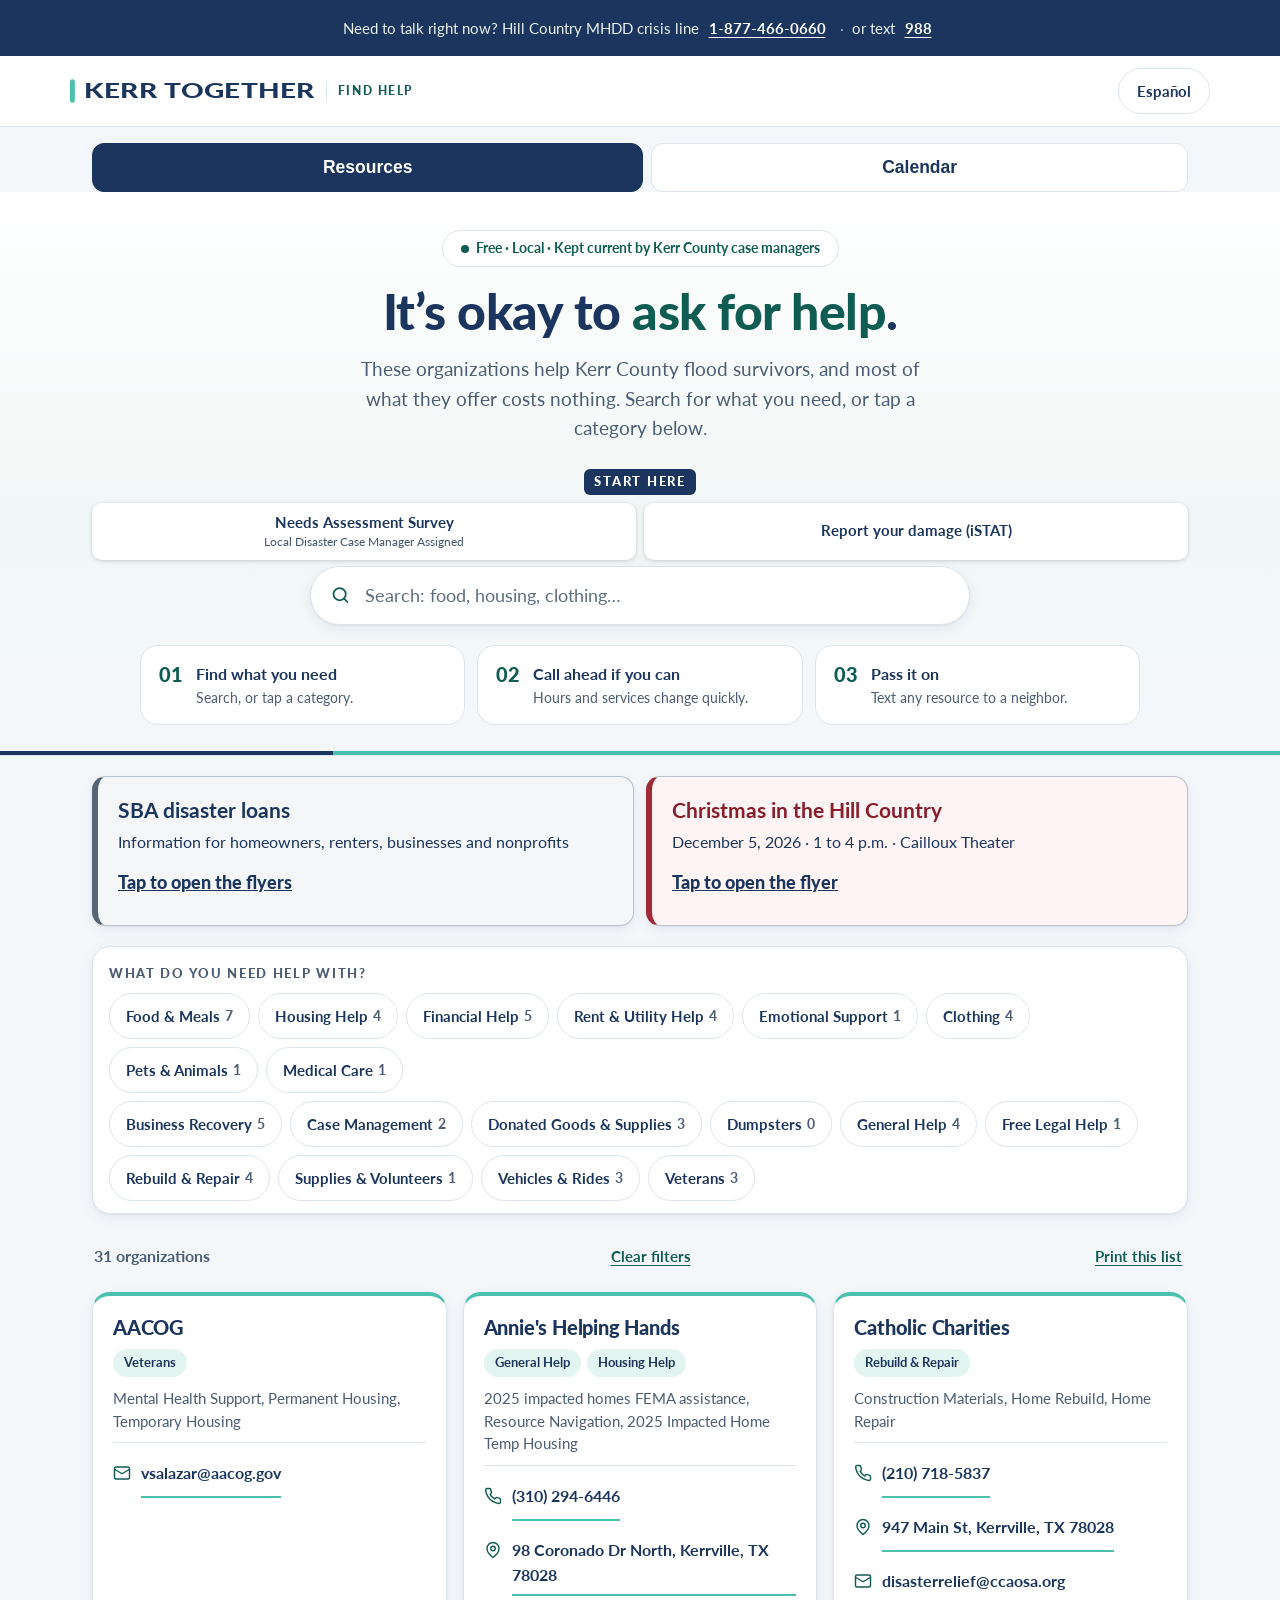
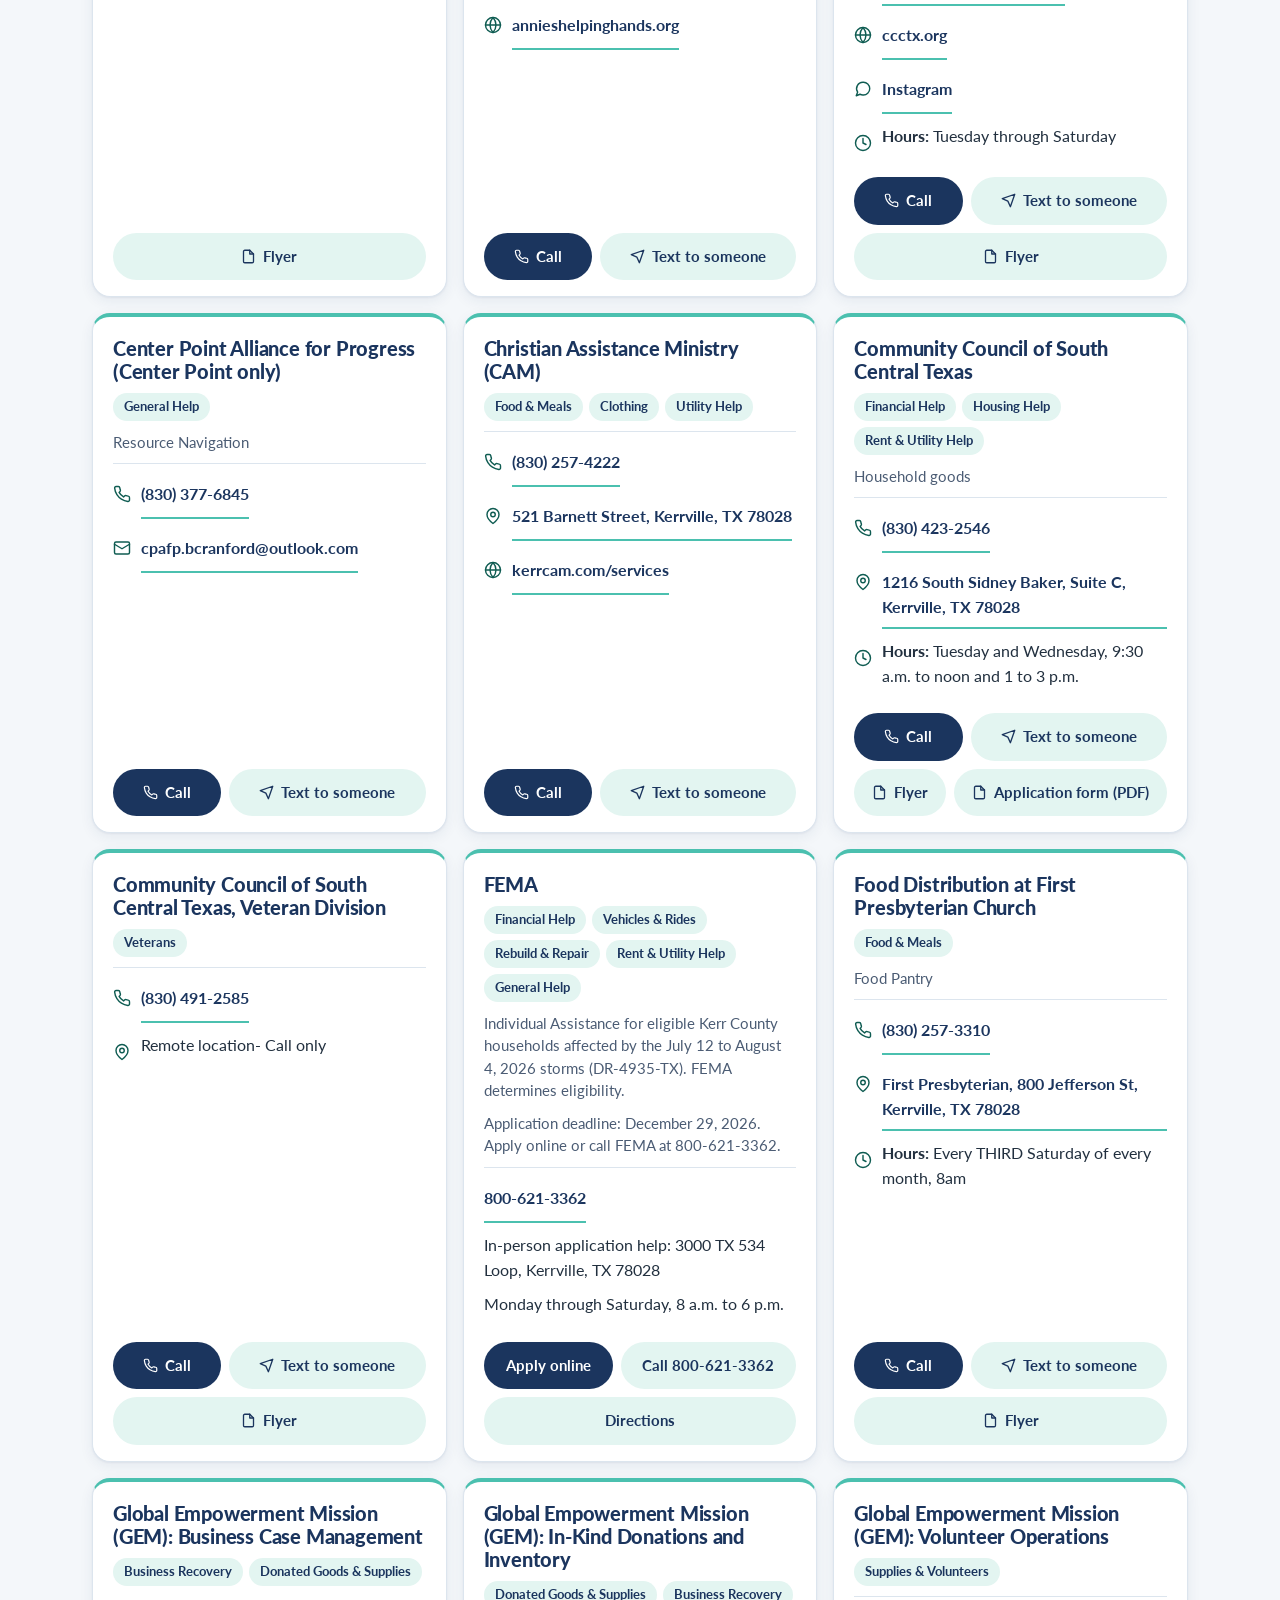
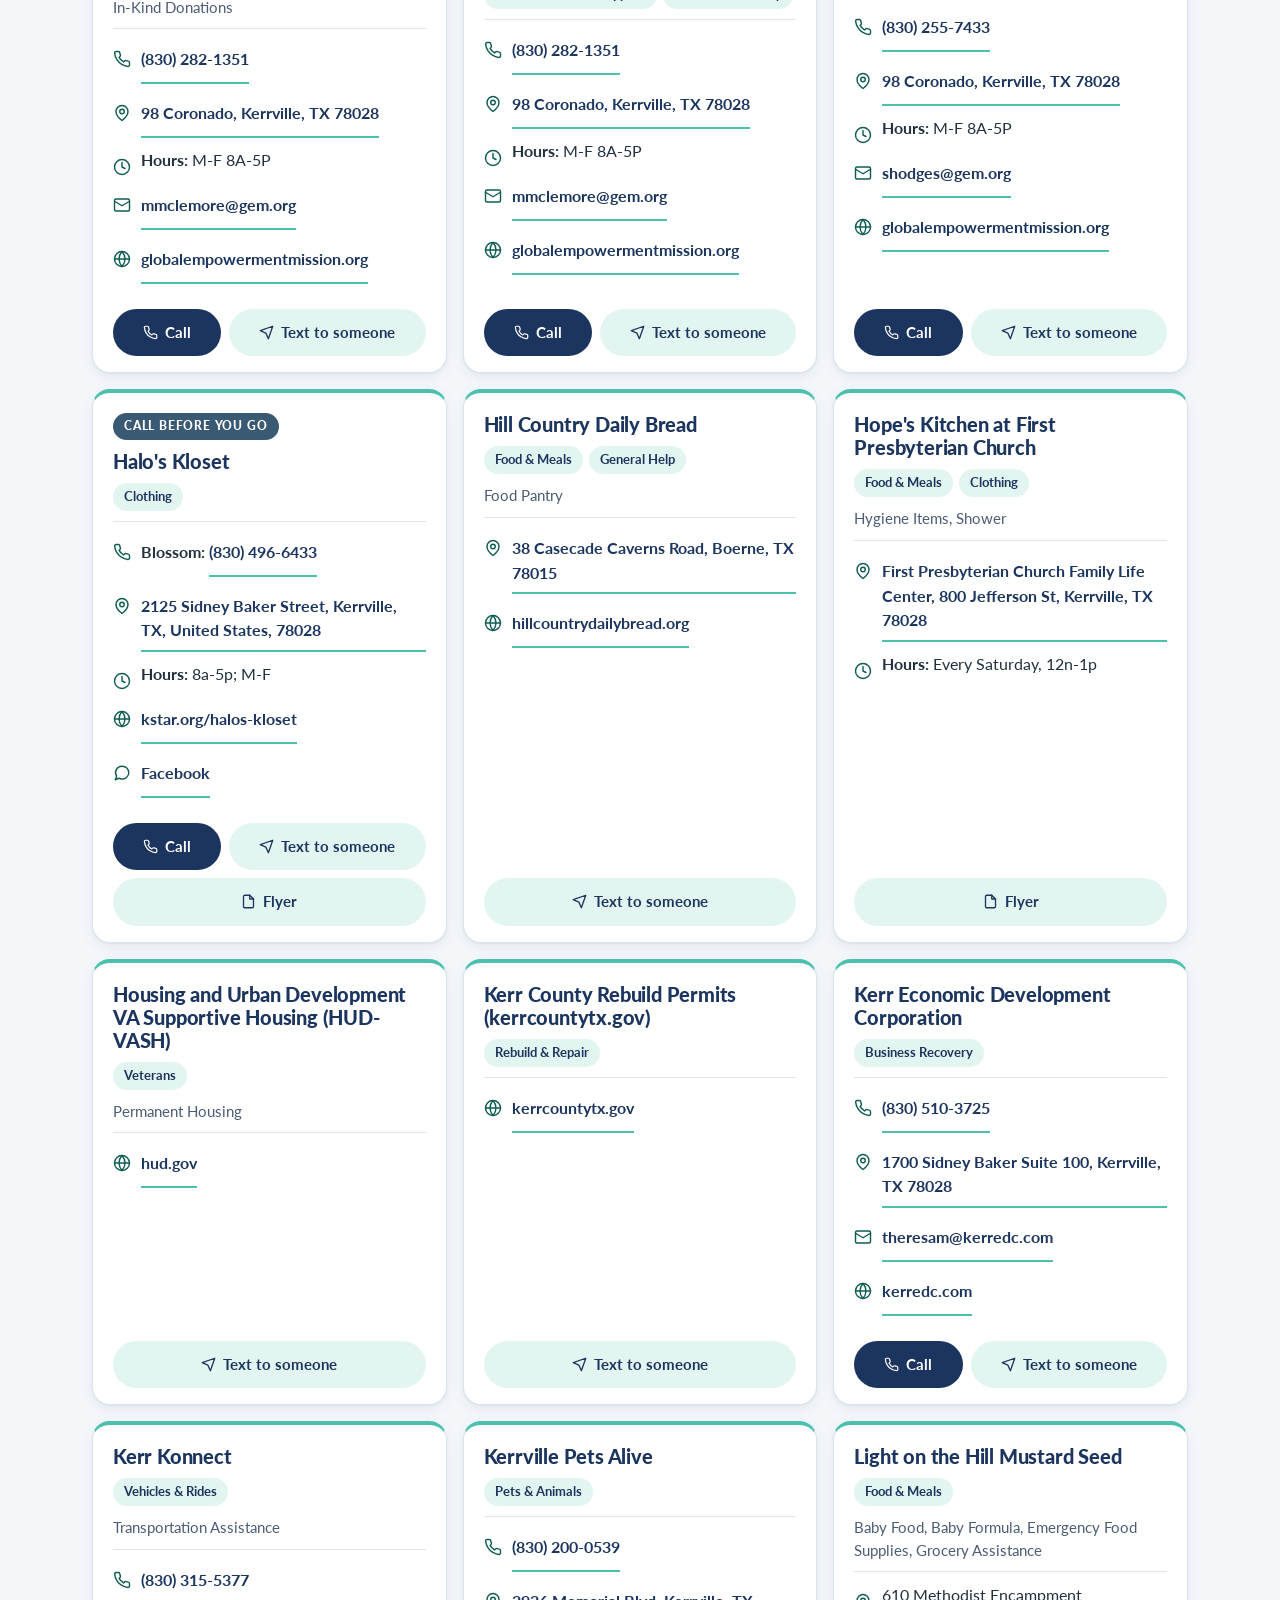
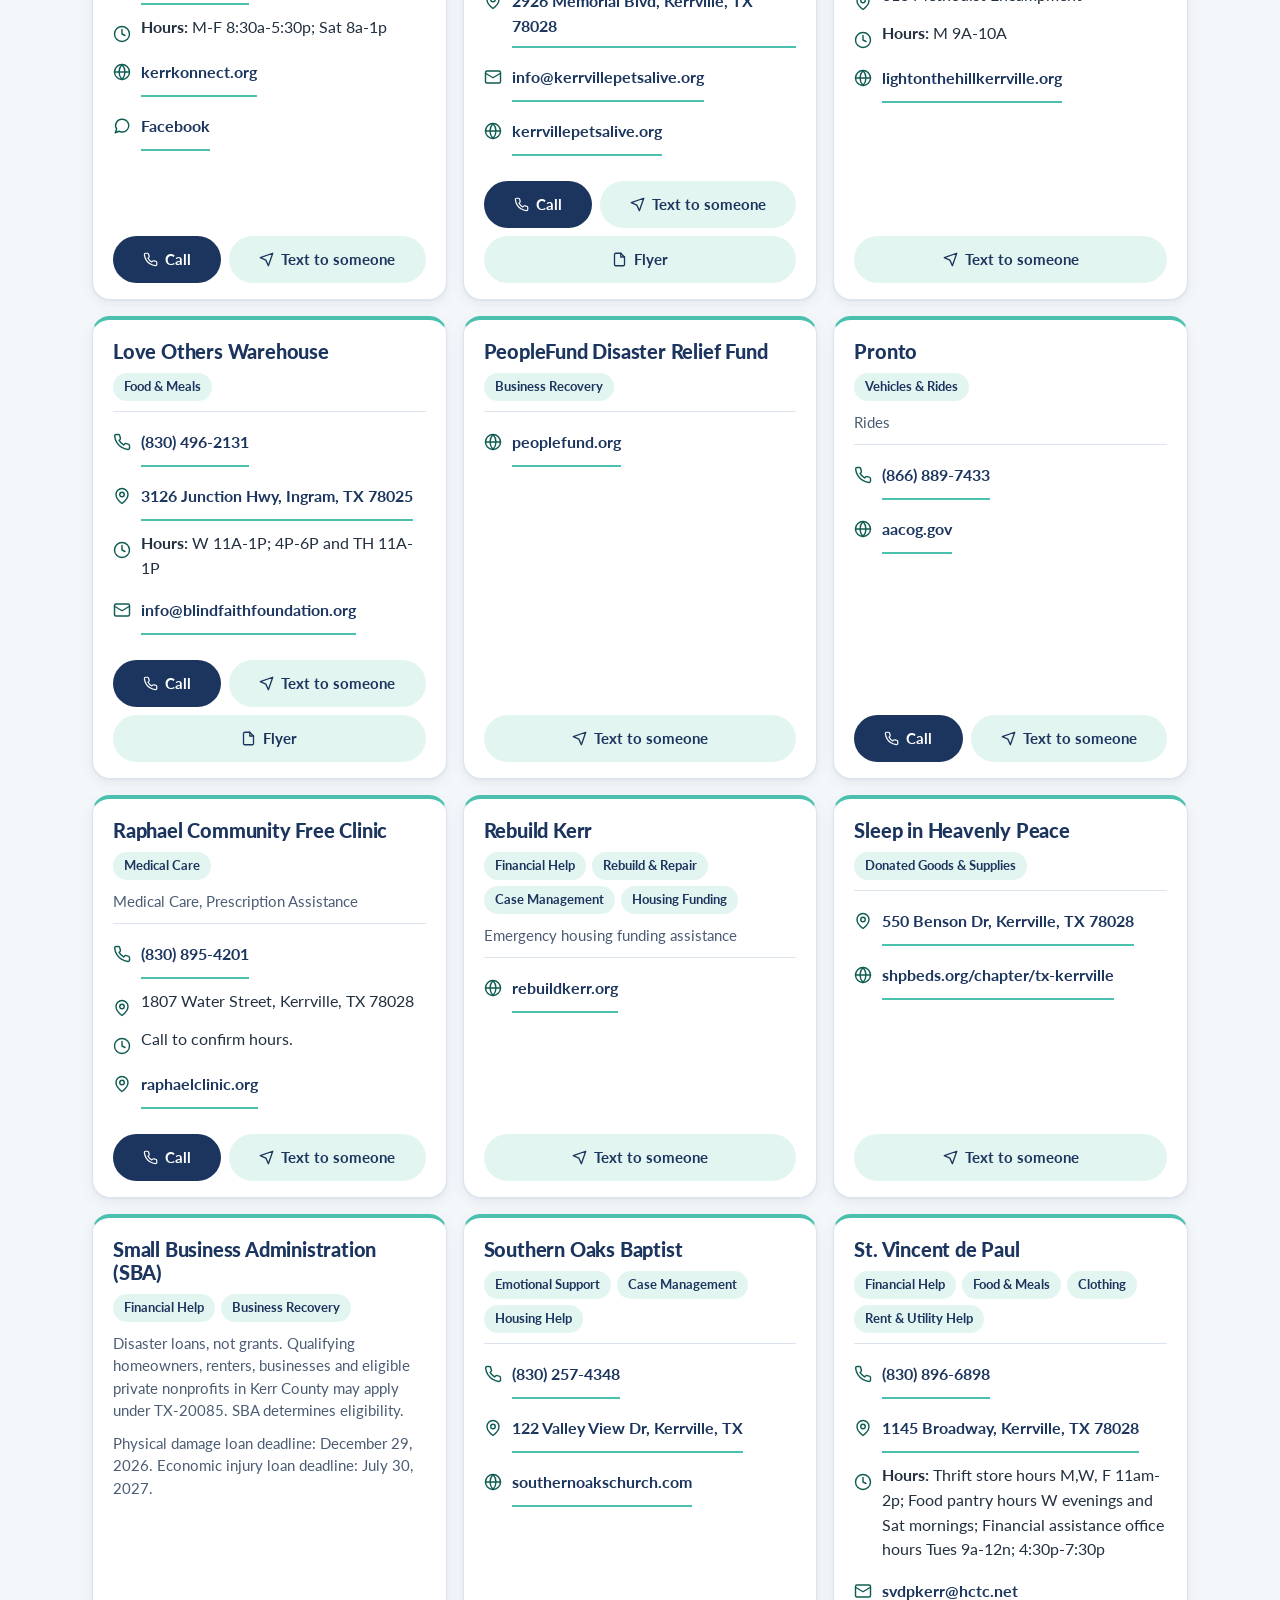
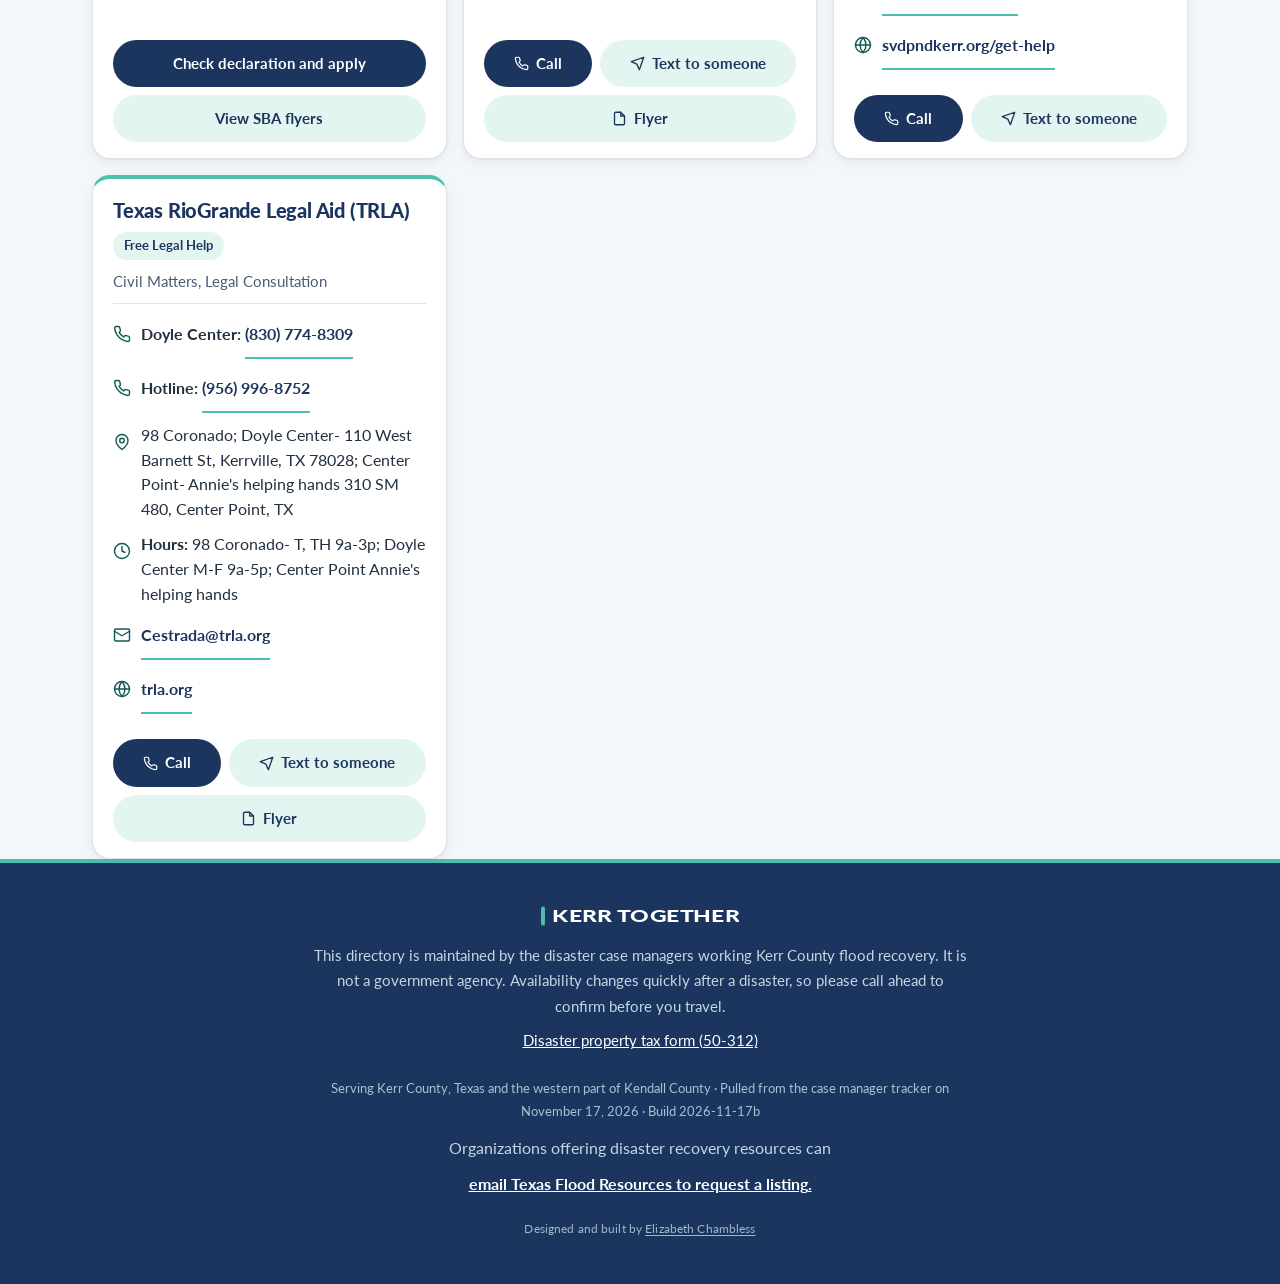
==== commit b1983408: "Add bilingual weekly public resource calendar Use approved public guide schedules and flyers; preser" ====
--- a/index.html
+++ b/index.html
@@ -238,6 +238,15 @@
 }
 
 </style>
+
+<style id="resource-view-navigation">
+.view-switch{display:flex;flex-wrap:wrap;gap:.5rem;margin:1rem auto 0;padding-top:0;padding-bottom:0}
+.view-switch a{display:flex;flex:1 1 auto;align-items:center;justify-content:center;min-height:48px;padding:.7rem 1.15rem;border:1px solid var(--line);border-radius:12px;background:var(--paper);color:var(--navy);font-weight:800;text-decoration:none;text-align:center;line-height:1.4}
+.view-switch a[aria-current="page"]{background:var(--navy);border-color:var(--navy);color:#fff}
+.view-switch a:focus-visible{outline:3px solid var(--teal-ink);outline-offset:3px}
+.view-switch a:hover{box-shadow:var(--sh1)}
+@media print{.view-switch{display:none}}
+</style>
 </head>
 <body>
 <a class="skip" href="#results"><span class="i18n" data-en="Skip to the resource list" data-es="Ir a la lista de recursos">Skip to the resource list</span></a>
@@ -255,6 +264,22 @@
     <button class="lang" id="langBtn" type="button" lang="es">Español</button>
   </div>
 </header>
+<nav class="view-switch wrap" aria-label="Resource views" data-aria-en="Resource views" data-aria-es="Vistas de recursos">
+  <a href="#results" aria-current="page"><span class="i18n" data-en="Resources" data-es="Recursos">Resources</span></a>
+  <a id="calendar-link" href="/calendar/?lang=en" data-href-en="/calendar/?lang=en" data-href-es="/calendar/?lang=es"><span class="i18n" data-en="Calendar" data-es="Calendario">Calendar</span></a>
+</nav>
+<script id="resource-calendar-week-navigation">
+(function(){
+  var week=new URLSearchParams(window.location.search).get('week');
+  if(!week||!/^\d{4}-\d{2}-\d{2}$/.test(week))return;
+  var day=new Date(week+'T12:00:00Z');
+  if(!Number.isFinite(day.getTime())||day.toISOString().slice(0,10)!==week||day.getUTCDay()!==1)return;
+  var link=document.getElementById('calendar-link');
+  ['en','es'].forEach(function(lang){link.setAttribute('data-href-'+lang,'/calendar/?lang='+lang+'&week='+encodeURIComponent(week));});
+  link.href=link.getAttribute('data-href-en');
+})();
+</script>
+
 
 
 
@@ -353,7 +378,7 @@
     <!-- PLACEHOLDER WORDMARK: replace this whole <svg> element with the real logo file from https://kerrtogether.com/wp-content/uploads/2025/11/kerr-together-logo.svg --><svg viewBox="0 0 352 46" role="img" aria-label="Kerr Together" xmlns="http://www.w3.org/2000/svg"><rect class="kl" x="0" y="6" width="7" height="34" rx="3.5" fill="#4BC0AF"/><text class="wm" x="20" y="33" textLength="332" lengthAdjust="spacingAndGlyphs" font-family="Lato,'Helvetica Neue',Arial,sans-serif" font-size="30" font-weight="900" fill="#FFFFFF">KERR TOGETHER</text></svg>
     <p><span class="i18n" data-en="This directory is maintained by the disaster case managers working Kerr County flood recovery. It is not a government agency. Availability changes quickly after a disaster, so please call ahead to confirm before you travel." data-es="Este directorio lo mantienen los manejadores de casos que trabajan en la recuperación por la inundación del condado de Kerr. No es una agencia del gobierno. La disponibilidad cambia rápido después de un desastre, así que llame antes de viajar para confirmar.">This directory is maintained by the disaster case managers working Kerr County flood recovery. It is not a government agency. Availability changes quickly after a disaster, so please call ahead to confirm before you travel.</span></p>
     <p><a id="form-help-link" href="forms/50-312/" data-href-en="forms/50-312/" data-href-es="forms/50-312/es.html"><span class="i18n" data-en="Disaster property tax form (50-312)" data-es="Formulario 50-312 de exención del impuesto sobre la propiedad por desastre">Disaster property tax form (50-312)</span></a></p>
-    <p class="upd"><span class="i18n" data-en="Serving Kerr County, Texas and the western part of Kendall County" data-es="Sirviendo al condado de Kerr, Texas y el oeste del condado de Kendall">Serving Kerr County, Texas and the western part of Kendall County</span> &middot; <span class="i18n" data-en="Pulled from the case manager tracker on November 17, 2026" data-es="Tomado del registro de manejadores de casos el 17 de noviembre de 2026">Pulled from the case manager tracker on November 17, 2026</span> &middot; <span class="i18n" data-en="Build 2026-11-17a" data-es="Versión 2026-11-17a">Build 2026-11-17a</span></p>
+    <p class="upd"><span class="i18n" data-en="Serving Kerr County, Texas and the western part of Kendall County" data-es="Sirviendo al condado de Kerr, Texas y el oeste del condado de Kendall">Serving Kerr County, Texas and the western part of Kendall County</span> &middot; <span class="i18n" data-en="Pulled from the case manager tracker on November 17, 2026" data-es="Tomado del registro de manejadores de casos el 17 de noviembre de 2026">Pulled from the case manager tracker on November 17, 2026</span> &middot; <span class="i18n" data-en="Build 2026-11-17b" data-es="Versión 2026-11-17b">Build 2026-11-17b</span></p>
     <p class="org-submit"><span class="i18n" data-en="Organizations offering disaster recovery resources can" data-es="Las organizaciones que ofrecen recursos para la recuperación de desastres pueden">Organizations offering disaster recovery resources can</span> <a href="mailto:texasfloodresources@gmail.com"><span class="i18n" data-en="email Texas Flood Resources to request a listing." data-es="enviar un correo a Texas Flood Resources para solicitar su inclusión.">email Texas Flood Resources to request a listing.</span></a></p>
 <p class="credit"><span class="i18n" data-en="Designed and built by &lt;a href=&quot;https://www.linkedin.com/in/elizabethmomandmanes?utm_source=share_via&amp;amp;utm_content=profile&amp;amp;utm_medium=member_ios&quot; target=&quot;_blank&quot; rel=&quot;noopener nofollow&quot;&gt;Elizabeth Chambless&lt;/a&gt;" data-es="Diseñado y creado por &lt;a href=&quot;https://www.linkedin.com/in/elizabethmomandmanes?utm_source=share_via&amp;amp;utm_content=profile&amp;amp;utm_medium=member_ios&quot; target=&quot;_blank&quot; rel=&quot;noopener nofollow&quot;&gt;Elizabeth Chambless&lt;/a&gt;">Designed and built by <a href="https://www.linkedin.com/in/elizabethmomandmanes?utm_source=share_via&amp;utm_content=profile&amp;utm_medium=member_ios" target="_blank" rel="noopener nofollow">Elizabeth Chambless</a></span></p>
   </div>
